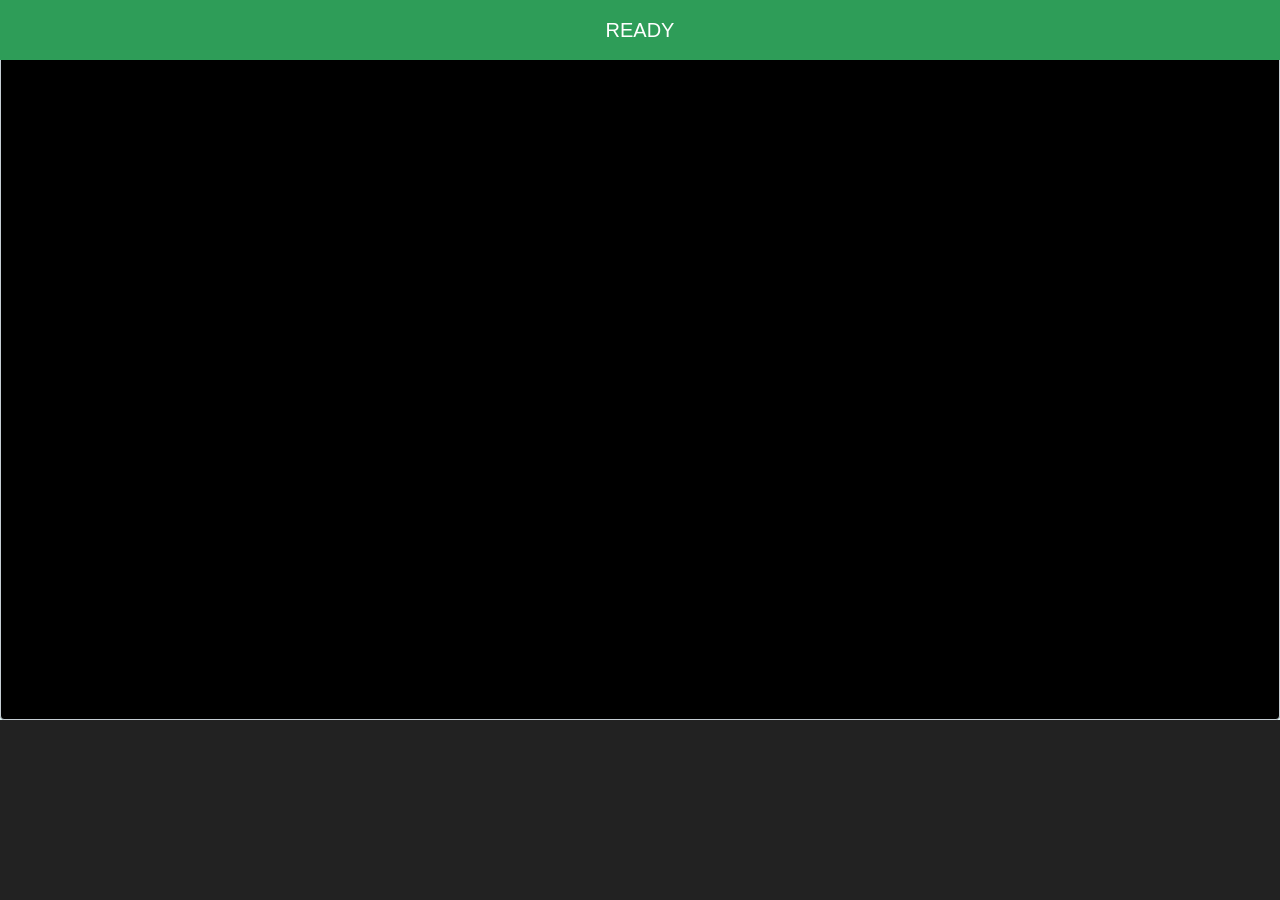
==== runtime/index.html @ 94e86ec3 "Improve editor selection and industrial HMI controls" ====
<!DOCTYPE html>

<html>

<head>

<meta charset="UTF-8">

<meta
    name="viewport"
    content="width=device-width, initial-scale=1.0">

<title>MyVirtualHMI</title>


<style>

body {

    margin: 0;

    background: #222;

    font-family:
        Arial,
        Helvetica,
        sans-serif;
}


#screen {

    position: relative;

    margin: auto;

    background: #d8eeee;

    overflow: hidden;
}


.runtime-object {

    position: absolute;

    display: flex;

    align-items: center;

    justify-content: center;

    box-sizing: border-box;
}

.panel {
    border: 1px solid #c5cdd3;

    border-radius: 4px;

    box-sizing: border-box;
}


.button,
.nav,
.toggle {

    border:
        2px outset #d8eeee;

    cursor: pointer;

    touch-action: none;
}


.button:active,
.toggle:active {

    border:
        2px inset #d8eeee;
}


.num,
.input {

    border:
        1px solid #222;
}


.lamp {

    border-radius: 50%;

    border:
        2px solid #333;
}


.gauge {

    border-radius: 50%;

    border:
        8px solid #34495e;
}


.alarm {

    border:
        1px solid black;

    font-weight: bold;
}


.trend {

    border:
        1px solid #555;
}

</style>

</head>


<body>

<div id="screen"></div>


<script>

const project =
    {"name":"MyVirtualHMI","canvas":{"width":1280,"height":720},"opc":{"endpoint":"opc.tcp://10.200.200.45:4840","policy":"Basic256Sha256","mode":"SignAndEncrypt","username":"admin"},"screens":[{"name":"Main","objects":[{"id":"obj_x7xn1nkz","type":"panel","name":"panel_2","text":"","trueText":"RUNNING","falseText":"STOPPED","trueColor":"#2e9d58","falseColor":"#c83b3b","x":0,"y":0,"w":1280,"h":720,"z":12,"fontSize":20,"bg":"#000000","fg":"#17212b","node":"","binding":"none","dataType":"BOOL","buttonMode":"toggle","writeValue":"true","min":0,"max":100,"units":"","navTarget":""},{"id":"obj_w0uq5nqs","type":"status","name":"status_1","text":"READY","trueText":"RUNNING","falseText":"STOPPED","trueColor":"#2e9d58","falseColor":"#c83b3b","x":0,"y":0,"w":1280,"h":60,"z":13,"fontSize":20,"bg":"#2e9d58","fg":"#ffffff","node":"ns=2;s=Application.GVL_OPC.G_xTestBool","binding":"none","dataType":"BOOL","buttonMode":"toggle","writeValue":"true","min":0,"max":100,"units":"","navTarget":""}]}],"currentScreen":"Main"};


let currentScreen =
    project.currentScreen;


// Contains the newest values received
// from the PLC.

let latestValues = {};


// ==========================================================
// DRAW SCREEN
// ==========================================================

function renderScreen() {

    const screen =
        project.screens.find(
            s =>
                s.name ===
                currentScreen
        );


    const root =
        document.getElementById(
            "screen"
        );


    root.innerHTML =
        "";


    root.style.width =
        project.canvas.width +
        "px";


    root.style.height =
        project.canvas.height +
        "px";


    screen.objects.forEach(
        obj => {

            let element;


            if (
                obj.type ===
                "input"
            ) {

                element =
                    document.createElement(
                        "input"
                    );

                element.value =
                    obj.text;

            }

            else {

                element =
                    document.createElement(
                        "div"
                    );

                element.innerText =
                    obj.text;
            }


            element.className =
                "runtime-object " +
                obj.type;


            element.style.left =
                obj.x + "px";

            element.style.top =
                obj.y + "px";

            element.style.width =
                obj.w + "px";

            element.style.height =
                obj.h + "px";

            element.style.background =
                obj.bg;

            element.style.color =
                obj.fg;

            element.style.fontSize =
                obj.fontSize + "px";


            element.dataset.node =
                obj.node;

            element.dataset.binding =
                obj.binding;

            element.dataset.dtype =
                obj.dataType;

            element.dataset.objectId =
                obj.id;


            // ==============================================
            // NAVIGATION BUTTON
            // ==============================================

            if (
                obj.type ===
                "nav"
            ) {

                element.onclick =
                    () => {

                        if (
                            obj.navTarget
                        ) {

                            currentScreen =
                                obj.navTarget;

                            renderScreen();

                            updateDisplay();
                        }

                    };
            }


            // ==============================================
            // BOOL / WRITE BUTTONS
            // ==============================================

            if (
                obj.type ===
                "button" ||
                obj.type ===
                "toggle"
            ) {

                configureButton(
                    element,
                    obj
                );
            }


            // ==============================================
            // NUMERIC INPUT
            // ==============================================

            if (
                obj.type ===
                "input"
            ) {

                element.addEventListener(
                    "change",
                    () => {

                        let value =
                            element.value;


                        if (
                            obj.dataType ===
                            "DINT"
                        ) {

                            value =
                                parseInt(
                                    value
                                );
                        }


                        else if (
                            obj.dataType ===
                            "REAL" ||
                            obj.dataType ===
                            "LREAL"
                        ) {

                            value =
                                parseFloat(
                                    value
                                );
                        }


                        writePLCValue(
                            obj.node,
                            value,
                            obj.dataType
                        );
                    }
                );
            }


            root.appendChild(
                element
            );

        }
    );
}


// ==========================================================
// CONFIGURE BUTTON BEHAVIOR
// ==========================================================

function configureButton(
    element,
    obj
) {

    if (!obj.node) {
        return;
    }


    const mode =
        obj.buttonMode ||
        "toggle";


    // ------------------------------------------------------
    // TOGGLE
    // ------------------------------------------------------

    if (
        mode ===
        "toggle"
    ) {

        element.addEventListener(
            "click",
            async () => {

                const current =
                    Boolean(
                        latestValues[
                            obj.node
                        ]
                    );


                await writePLCValue(
                    obj.node,
                    !current,
                    "BOOL"
                );
            }
        );

        return;
    }


    // ------------------------------------------------------
    // SET TRUE
    // ------------------------------------------------------

    if (
        mode ===
        "setTrue"
    ) {

        element.addEventListener(
            "click",
            () => {

                writePLCValue(
                    obj.node,
                    true,
                    "BOOL"
                );
            }
        );

        return;
    }


    // ------------------------------------------------------
    // SET FALSE
    // ------------------------------------------------------

    if (
        mode ===
        "setFalse"
    ) {

        element.addEventListener(
            "click",
            () => {

                writePLCValue(
                    obj.node,
                    false,
                    "BOOL"
                );
            }
        );

        return;
    }


    // ------------------------------------------------------
    // MOMENTARY
    // ------------------------------------------------------

    if (
        mode ===
        "momentary"
    ) {

        const press =
            event => {

                event.preventDefault();

                writePLCValue(
                    obj.node,
                    true,
                    "BOOL"
                );
            };


        const release =
            event => {

                event.preventDefault();

                writePLCValue(
                    obj.node,
                    false,
                    "BOOL"
                );
            };


        element.addEventListener(
            "pointerdown",
            press
        );


        element.addEventListener(
            "pointerup",
            release
        );


        element.addEventListener(
            "pointercancel",
            release
        );


        element.addEventListener(
            "pointerleave",
            event => {

                if (
                    event.buttons !== 0
                ) {

                    release(event);
                }
            }
        );


        return;
    }


    // ------------------------------------------------------
    // GENERIC WRITE VALUE
    // ------------------------------------------------------

    element.addEventListener(
        "click",
        () => {

            let value =
                obj.writeValue;


            if (
                obj.dataType ===
                "BOOL"
            ) {

                value =
                    String(value)
                        .toLowerCase()
                        ===
                        "true";
            }


            else if (
                obj.dataType ===
                "DINT"
            ) {

                value =
                    parseInt(value);
            }


            else if (
                obj.dataType ===
                "REAL" ||
                obj.dataType ===
                "LREAL"
            ) {

                value =
                    parseFloat(value);
            }


            writePLCValue(
                obj.node,
                value,
                obj.dataType
            );
        }
    );
}


// ==========================================================
// WRITE VALUE TO PYTHON BACKEND
// ==========================================================

async function writePLCValue(
    node,
    value,
    dataType
) {

    if (!node) {
        return;
    }


    try {

        const response =
            await fetch(
                "/api/write",
                {

                    method:
                        "POST",

                    headers: {

                        "Content-Type":
                            "application/json"

                    },

                    body:
                        JSON.stringify(
                            {

                                node:
                                    node,

                                value:
                                    value,

                                dataType:
                                    dataType
                            }
                        )
                }
            );


        const result =
            await response.json();


        if (
            !result.success
        ) {

            console.error(
                "PLC write failed:",
                result.error
            );
        }

    }

    catch (error) {

        console.error(
            "PLC write error:",
            error
        );
    }
}


// ==========================================================
// GET TAG VALUES FROM PYTHON
// ==========================================================

async function updateTags() {

    try {

        const response =
            await fetch(
                "/api/tags"
            );


        latestValues =
            await response.json();


        updateDisplay();

    }

    catch (error) {

        console.error(
            "PLC read error:",
            error
        );
    }
}


// ==========================================================
// UPDATE DISPLAYED VALUES
// ==========================================================

function updateDisplay() {

    document
        .querySelectorAll(
            "[data-node]"
        )
        .forEach(
            element => {

                const node =
                    element.dataset.node;


                if (
                    !node ||
                    !(node in latestValues)
                ) {

                    return;
                }


                const value =
                    latestValues[node];


                const objectId =
                    element.dataset.objectId;


                const obj =
                    project.screens
                        .flatMap(
                            s =>
                                s.objects
                        )
                        .find(
                            o =>
                                o.id ===
                                objectId
                        );


                if (!obj) {
                    return;
                }


                // ------------------------------------------
                // INPUT
                // ------------------------------------------

                if (
                    element.tagName ===
                    "INPUT"
                ) {

                    if (
                        document.activeElement
                        !==
                        element
                    ) {

                        element.value =
                            value;
                    }


                    return;
                }


                // ------------------------------------------
                // BUTTON
                // ------------------------------------------

                if (
                    obj.type ===
                    "button" ||
                    obj.type ===
                    "toggle"
                ) {

                    if (
                        obj.dataType ===
                        "BOOL"
                    ) {

                        element.dataset.state =
                            value
                            ? "true"
                            : "false";


                        if (value) {

                            element.style.boxShadow =
                                "inset 0 0 0 4px #36a852";

                        }

                        else {

                            element.style.boxShadow =
                                "none";
                        }
                    }


                    return;
                }


                // ------------------------------------------
                // LAMP
                // ------------------------------------------

                if (
                    obj.type ===
                    "lamp"
                ) {

                    element.style.background =
                        value
                        ? "#33cc55"
                        : "#777777";


                    return;
                }

                // ------------------------------------------
                // STATUS INDICATOR
                // ------------------------------------------

                if (
                    obj.type ===
                    "status"
                ) {

                    if (obj.dataType === "BOOL") {

                        if (value) {

                            element.innerText =
                                obj.trueText ||
                                "RUNNING";

                            element.style.background =
                                obj.trueColor ||
                                "#2e9d58";

                        } else {

                            element.innerText =
                                obj.falseText ||
                                "STOPPED";

                            element.style.background =
                                obj.falseColor ||
                                "#c83b3b";
                        }

                        element.style.color =
                            "#ffffff";
                    }

                    return;
                }


                // ------------------------------------------
                // EVERYTHING ELSE
                // ------------------------------------------

                let displayValue =
                    value;


                if (
                    obj.units
                ) {

                    displayValue +=
                        " " +
                        obj.units;
                }


                element.innerText =
                    displayValue;

            }
        );
}


// ==========================================================
// START RUNTIME
// ==========================================================

renderScreen();

updateTags();

setInterval(
    updateTags,
    250
);

</script>

</body>

</html>
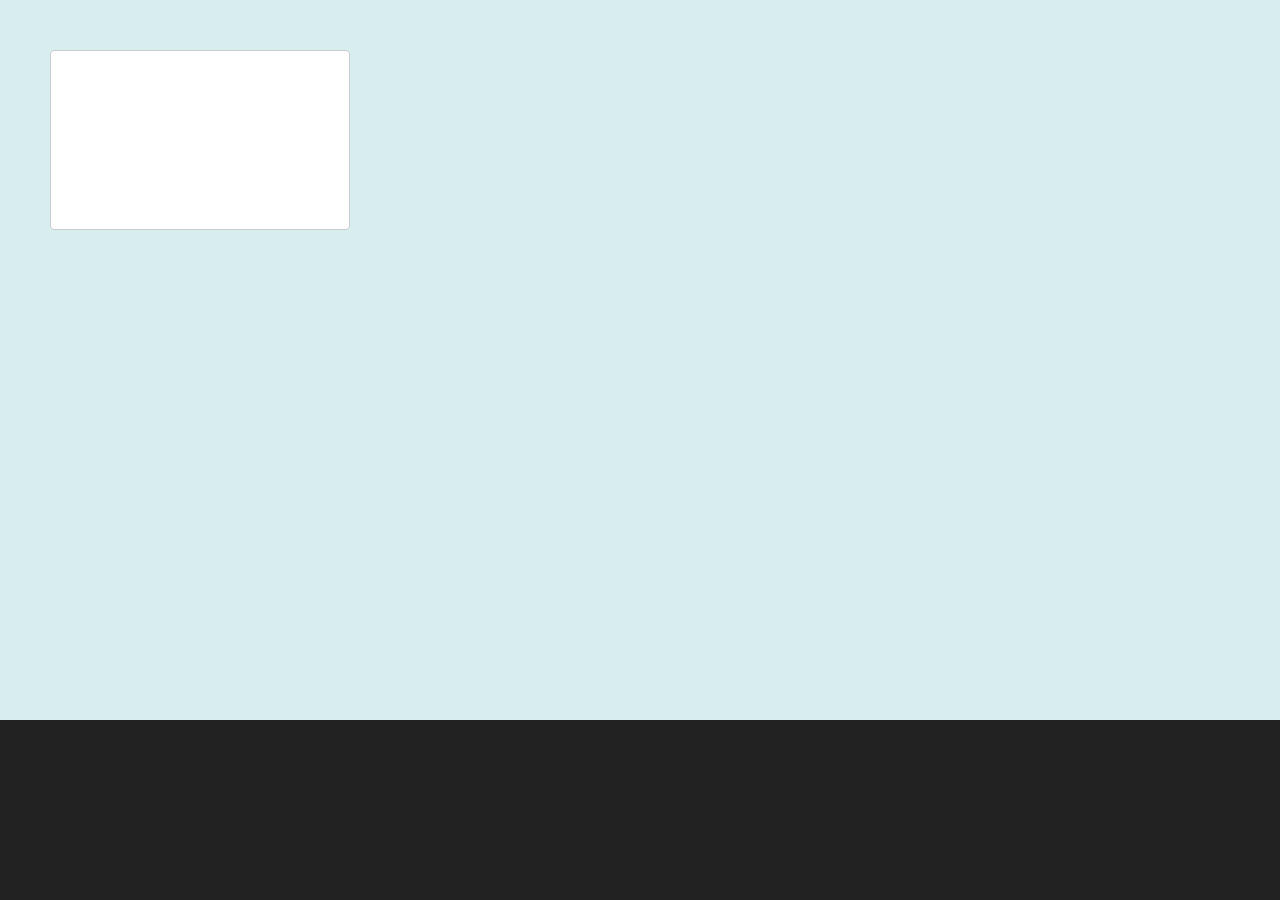
==== commit e50b3ae9: "Add OPC UA runtime support and HMI object animations" ====
--- a/runtime/index.html
+++ b/runtime/index.html
@@ -53,6 +53,29 @@
     box-sizing: border-box;
 }
 
+@keyframes hmiBlink {
+
+    0% {
+        opacity: 1;
+    }
+
+    50% {
+        opacity: var(--blink-opacity, 0.2);
+    }
+
+    100% {
+        opacity: 1;
+    }
+}
+
+.blink-active {
+
+    animation:
+        hmiBlink
+        var(--blink-speed, 0.8s)
+        infinite;
+}
+
 .panel {
     border: 1px solid #c5cdd3;
 
@@ -137,7 +160,7 @@
 <script>
 
 const project =
-    {"name":"MyVirtualHMI","canvas":{"width":1280,"height":720},"opc":{"endpoint":"opc.tcp://10.200.200.45:4840","policy":"Basic256Sha256","mode":"SignAndEncrypt","username":"admin"},"screens":[{"name":"Main","objects":[{"id":"obj_x7xn1nkz","type":"panel","name":"panel_2","text":"","trueText":"RUNNING","falseText":"STOPPED","trueColor":"#2e9d58","falseColor":"#c83b3b","x":0,"y":0,"w":1280,"h":720,"z":12,"fontSize":20,"bg":"#000000","fg":"#17212b","node":"","binding":"none","dataType":"BOOL","buttonMode":"toggle","writeValue":"true","min":0,"max":100,"units":"","navTarget":""},{"id":"obj_w0uq5nqs","type":"status","name":"status_1","text":"READY","trueText":"RUNNING","falseText":"STOPPED","trueColor":"#2e9d58","falseColor":"#c83b3b","x":0,"y":0,"w":1280,"h":60,"z":13,"fontSize":20,"bg":"#2e9d58","fg":"#ffffff","node":"ns=2;s=Application.GVL_OPC.G_xTestBool","binding":"none","dataType":"BOOL","buttonMode":"toggle","writeValue":"true","min":0,"max":100,"units":"","navTarget":""}]}],"currentScreen":"Main"};
+    {"name":"MyVirtualHMI","canvas":{"width":1280,"height":720},"opc":{"endpoint":"opc.tcp://10.200.200.45:4840","policy":"Basic256Sha256","mode":"SignAndEncrypt","username":"admin"},"screens":[{"name":"Main","objects":[{"id":"obj_hhbdsir2","type":"panel","name":"panel_1","text":"","trueText":"RUNNING","falseText":"STOPPED","trueColor":"#2e9d58","falseColor":"#c83b3b","animateColor":false,"animateVisibility":false,"animateBlink":true,"blinkSpeed":0.8,"blinkOpacity":0.2,"x":50,"y":50,"w":300,"h":180,"z":11,"fontSize":20,"bg":"#ffffff","fg":"#17212b","node":"ns=2;s=Application.GVL_OPC.G_xTestBool","binding":"read","dataType":"BOOL","buttonMode":"toggle","writeValue":"true","min":0,"max":100,"units":"","navTarget":""}]}],"currentScreen":"Main"};
 
 
 let currentScreen =
@@ -877,6 +900,75 @@
                     return;
                 }
 
+                // ------------------------------------------
+                // GENERIC BOOL COLOR ANIMATION
+                // ------------------------------------------
+
+                if (
+                    obj.animateColor === true &&
+                    obj.dataType === "BOOL"
+                ) {
+
+                    element.style.background =
+                        value
+                            ? (obj.trueColor || "#2e9d58")
+                            : (obj.falseColor || "#c83b3b");
+                }
+
+                // ------------------------------------------
+                // GENERIC BOOL VISIBILITY ANIMATION
+                // ------------------------------------------
+
+                    if (
+                        obj.animateVisibility === true &&
+                        obj.dataType === "BOOL"
+                    ) {
+
+                        element.style.display =
+                            value
+                                ? "flex"
+                                : "none";
+                    }
+
+                                if (
+                    obj.animateBlink === true &&
+                    obj.dataType === "BOOL"
+                    ) {
+
+                    if (value) {
+
+                        const speed =
+                            obj.blinkSpeed ?? 0.8;
+
+                        const opacity =
+                            obj.blinkOpacity ?? 0.2;
+
+
+                        element.style.setProperty(
+                            "--blink-speed",
+                            speed + "s"
+                        );
+
+                        element.style.setProperty(
+                            "--blink-opacity",
+                            opacity
+                        );
+
+
+                        element.classList.add(
+                            "blink-active"
+                        );
+
+                    } else {
+
+                        element.classList.remove(
+                            "blink-active"
+                        );
+
+                        element.style.opacity =
+                            "1";
+                    }
+                }
 
                 // ------------------------------------------
                 // EVERYTHING ELSE
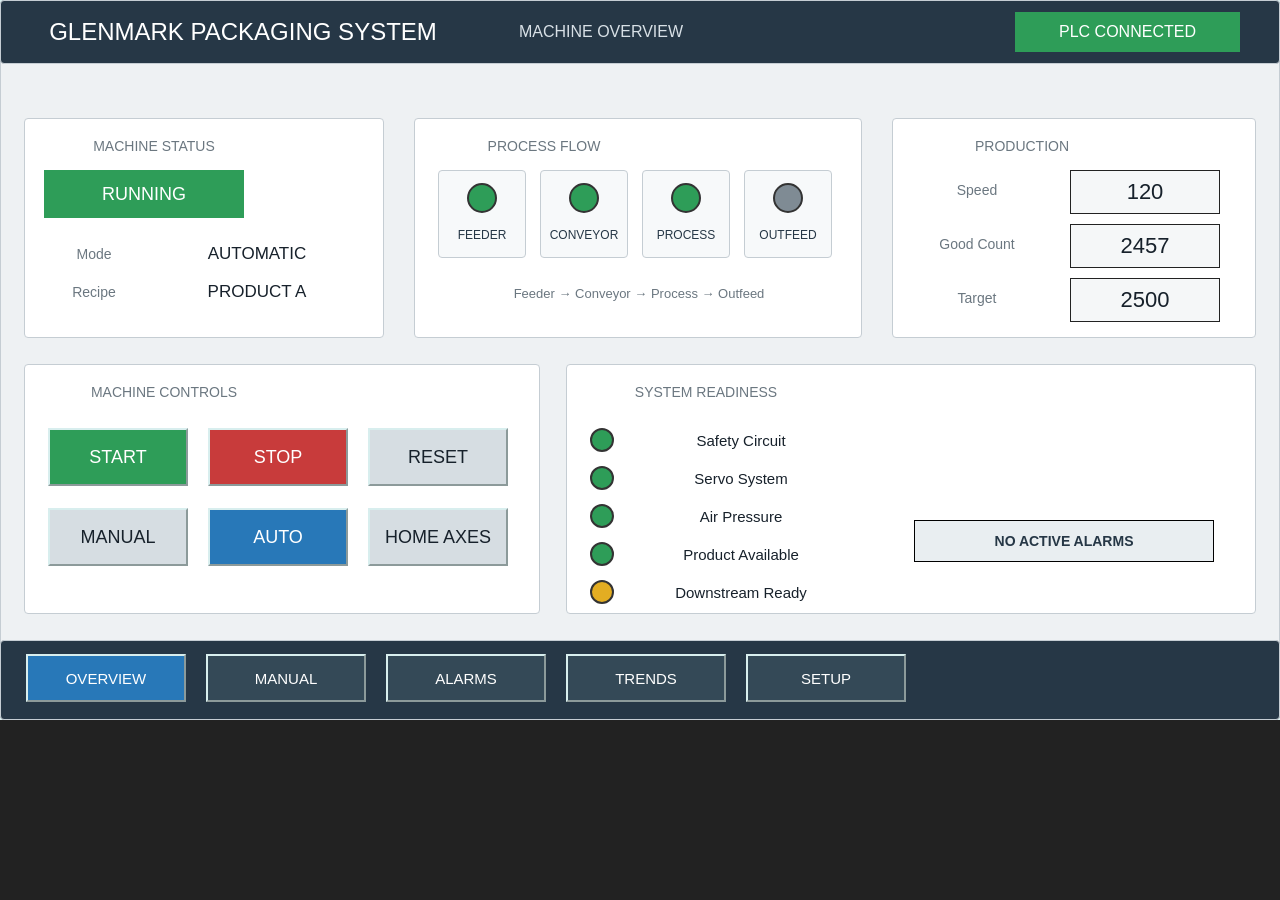
==== commit 5c7c236f: "Add modern HMI runtime and project examples" ====
--- a/runtime/index.html
+++ b/runtime/index.html
@@ -10,8 +10,7 @@
     name="viewport"
     content="width=device-width, initial-scale=1.0">
 
-<title>MyVirtualHMI</title>
-
+<title>Glenmark_Modern_HMI_Demo</title>
 
 <style>
 
@@ -27,7 +26,6 @@
         sans-serif;
 }
 
-
 #screen {
 
     position: relative;
@@ -38,7 +36,6 @@
 
     overflow: hidden;
 }
-
 
 .runtime-object {
 
@@ -84,7 +81,6 @@
     box-sizing: border-box;
 }
 
-
 .button,
 .nav,
 .toggle {
@@ -97,7 +93,6 @@
     touch-action: none;
 }
 
-
 .button:active,
 .toggle:active {
 
@@ -105,7 +100,6 @@
         2px inset #d8eeee;
 }
 
-
 .num,
 .input {
 
@@ -113,7 +107,6 @@
         1px solid #222;
 }
 
-
 .lamp {
 
     border-radius: 50%;
@@ -122,7 +115,6 @@
         2px solid #333;
 }
 
-
 .gauge {
 
     border-radius: 50%;
@@ -131,7 +123,6 @@
         8px solid #34495e;
 }
 
-
 .alarm {
 
     border:
@@ -140,7 +131,6 @@
     font-weight: bold;
 }
 
-
 .trend {
 
     border:
@@ -151,27 +141,23 @@
 
 </head>
 
-
 <body>
 
 <div id="screen"></div>
 
-
 <script>
 
 const project =
-    {"name":"MyVirtualHMI","canvas":{"width":1280,"height":720},"opc":{"endpoint":"opc.tcp://10.200.200.45:4840","policy":"Basic256Sha256","mode":"SignAndEncrypt","username":"admin"},"screens":[{"name":"Main","objects":[{"id":"obj_hhbdsir2","type":"panel","name":"panel_1","text":"","trueText":"RUNNING","falseText":"STOPPED","trueColor":"#2e9d58","falseColor":"#c83b3b","animateColor":false,"animateVisibility":false,"animateBlink":true,"blinkSpeed":0.8,"blinkOpacity":0.2,"x":50,"y":50,"w":300,"h":180,"z":11,"fontSize":20,"bg":"#ffffff","fg":"#17212b","node":"ns=2;s=Application.GVL_OPC.G_xTestBool","binding":"read","dataType":"BOOL","buttonMode":"toggle","writeValue":"true","min":0,"max":100,"units":"","navTarget":""}]}],"currentScreen":"Main"};
+    {"name":"Glenmark_Modern_HMI_Demo","canvas":{"width":1280,"height":720},"opc":{"endpoint":"opc.tcp://10.200.200.45:4840","policy":"Basic256Sha256","mode":"SignAndEncrypt","username":"admin"},"screens":[{"name":"Main","objects":[{"id":"obj_demo_0001","type":"panel","name":"bg","text":"","trueText":"RUNNING","falseText":"STOPPED","trueColor":"#2e9d58","falseColor":"#c83b3b","animateColor":false,"animateVisibility":false,"animateBlink":false,"blinkSpeed":0.8,"blinkOpacity":0.2,"x":0,"y":0,"w":1280,"h":720,"z":1,"fontSize":18,"bg":"#eef1f3","fg":"#17212b","node":"","binding":"none","dataType":"BOOL","buttonMode":"toggle","writeValue":"true","min":0,"max":100,"units":"","navTarget":""},{"id":"obj_demo_0002","type":"panel","name":"header","text":"","trueText":"RUNNING","falseText":"STOPPED","trueColor":"#2e9d58","falseColor":"#c83b3b","animateColor":false,"animateVisibility":false,"animateBlink":false,"blinkSpeed":0.8,"blinkOpacity":0.2,"x":0,"y":0,"w":1280,"h":64,"z":2,"fontSize":18,"bg":"#263746","fg":"#17212b","node":"","binding":"none","dataType":"BOOL","buttonMode":"toggle","writeValue":"true","min":0,"max":100,"units":"","navTarget":""},{"id":"obj_demo_0004","type":"panel","name":"footer","text":"","trueText":"RUNNING","falseText":"STOPPED","trueColor":"#2e9d58","falseColor":"#c83b3b","animateColor":false,"animateVisibility":false,"animateBlink":false,"blinkSpeed":0.8,"blinkOpacity":0.2,"x":0,"y":640,"w":1280,"h":80,"z":2,"fontSize":18,"bg":"#263746","fg":"#17212b","node":"","binding":"none","dataType":"BOOL","buttonMode":"toggle","writeValue":"true","min":0,"max":100,"units":"","navTarget":""},{"id":"obj_demo_0012","type":"panel","name":"statusCard","text":"","trueText":"RUNNING","falseText":"STOPPED","trueColor":"#2e9d58","falseColor":"#c83b3b","animateColor":false,"animateVisibility":false,"animateBlink":false,"blinkSpeed":0.8,"blinkOpacity":0.2,"x":24,"y":118,"w":360,"h":220,"z":2,"fontSize":18,"bg":"#ffffff","fg":"#17212b","node":"","binding":"none","dataType":"BOOL","buttonMode":"toggle","writeValue":"true","min":0,"max":100,"units":"","navTarget":""},{"id":"obj_demo_0013","type":"panel","name":"flowCard","text":"","trueText":"RUNNING","falseText":"STOPPED","trueColor":"#2e9d58","falseColor":"#c83b3b","animateColor":false,"animateVisibility":false,"animateBlink":false,"blinkSpeed":0.8,"blinkOpacity":0.2,"x":414,"y":118,"w":448,"h":220,"z":2,"fontSize":18,"bg":"#ffffff","fg":"#17212b","node":"","binding":"none","dataType":"BOOL","buttonMode":"toggle","writeValue":"true","min":0,"max":100,"units":"","navTarget":""},{"id":"obj_demo_0014","type":"panel","name":"prodCard","text":"","trueText":"RUNNING","falseText":"STOPPED","trueColor":"#2e9d58","falseColor":"#c83b3b","animateColor":false,"animateVisibility":false,"animateBlink":false,"blinkSpeed":0.8,"blinkOpacity":0.2,"x":892,"y":118,"w":364,"h":220,"z":2,"fontSize":18,"bg":"#ffffff","fg":"#17212b","node":"","binding":"none","dataType":"BOOL","buttonMode":"toggle","writeValue":"true","min":0,"max":100,"units":"","navTarget":""},{"id":"obj_demo_0042","type":"panel","name":"controlsCard","text":"","trueText":"RUNNING","falseText":"STOPPED","trueColor":"#2e9d58","falseColor":"#c83b3b","animateColor":false,"animateVisibility":false,"animateBlink":false,"blinkSpeed":0.8,"blinkOpacity":0.2,"x":24,"y":364,"w":516,"h":250,"z":2,"fontSize":18,"bg":"#ffffff","fg":"#17212b","node":"","binding":"none","dataType":"BOOL","buttonMode":"toggle","writeValue":"true","min":0,"max":100,"units":"","navTarget":""},{"id":"obj_demo_0050","type":"panel","name":"readyCard","text":"","trueText":"RUNNING","falseText":"STOPPED","trueColor":"#2e9d58","falseColor":"#c83b3b","animateColor":false,"animateVisibility":false,"animateBlink":false,"blinkSpeed":0.8,"blinkOpacity":0.2,"x":566,"y":364,"w":690,"h":250,"z":2,"fontSize":18,"bg":"#ffffff","fg":"#17212b","node":"","binding":"none","dataType":"BOOL","buttonMode":"toggle","writeValue":"true","min":0,"max":100,"units":"","navTarget":""},{"id":"obj_demo_0003","type":"label","name":"title","text":"GLENMARK PACKAGING SYSTEM","trueText":"RUNNING","falseText":"STOPPED","trueColor":"#2e9d58","falseColor":"#c83b3b","animateColor":false,"animateVisibility":false,"animateBlink":false,"blinkSpeed":0.8,"blinkOpacity":0.2,"x":28,"y":14,"w":430,"h":36,"z":3,"fontSize":24,"bg":"#263746","fg":"#ffffff","node":"","binding":"none","dataType":"BOOL","buttonMode":"toggle","writeValue":"true","min":0,"max":100,"units":"","navTarget":""},{"id":"obj_demo_0010","type":"label","name":"pageTitle","text":"MACHINE OVERVIEW","trueText":"RUNNING","falseText":"STOPPED","trueColor":"#2e9d58","falseColor":"#c83b3b","animateColor":false,"animateVisibility":false,"animateBlink":false,"blinkSpeed":0.8,"blinkOpacity":0.2,"x":466,"y":17,"w":270,"h":30,"z":3,"fontSize":16,"bg":"#263746","fg":"#d8e0e6","node":"","binding":"none","dataType":"BOOL","buttonMode":"toggle","writeValue":"true","min":0,"max":100,"units":"","navTarget":""},{"id":"obj_demo_0015","type":"label","name":"statusHdr","text":"MACHINE STATUS","trueText":"RUNNING","falseText":"STOPPED","trueColor":"#2e9d58","falseColor":"#c83b3b","animateColor":false,"animateVisibility":false,"animateBlink":false,"blinkSpeed":0.8,"blinkOpacity":0.2,"x":44,"y":132,"w":220,"h":28,"z":3,"fontSize":14,"bg":"#ffffff","fg":"#6b7780","node":"","binding":"none","dataType":"BOOL","buttonMode":"toggle","writeValue":"true","min":0,"max":100,"units":"","navTarget":""},{"id":"obj_demo_0017","type":"label","name":"modeLbl","text":"Mode","trueText":"RUNNING","falseText":"STOPPED","trueColor":"#2e9d58","falseColor":"#c83b3b","animateColor":false,"animateVisibility":false,"animateBlink":false,"blinkSpeed":0.8,"blinkOpacity":0.2,"x":44,"y":240,"w":100,"h":28,"z":3,"fontSize":14,"bg":"#ffffff","fg":"#6b7780","node":"","binding":"none","dataType":"BOOL","buttonMode":"toggle","writeValue":"true","min":0,"max":100,"units":"","navTarget":""},{"id":"obj_demo_0018","type":"label","name":"modeVal","text":"AUTOMATIC","trueText":"RUNNING","falseText":"STOPPED","trueColor":"#2e9d58","falseColor":"#c83b3b","animateColor":false,"animateVisibility":false,"animateBlink":false,"blinkSpeed":0.8,"blinkOpacity":0.2,"x":182,"y":240,"w":150,"h":28,"z":3,"fontSize":17,"bg":"#ffffff","fg":"#17212b","node":"","binding":"none","dataType":"BOOL","buttonMode":"toggle","writeValue":"true","min":0,"max":100,"units":"","navTarget":""},{"id":"obj_demo_0019","type":"label","name":"recipeLbl","text":"Recipe","trueText":"RUNNING","falseText":"STOPPED","trueColor":"#2e9d58","falseColor":"#c83b3b","animateColor":false,"animateVisibility":false,"animateBlink":false,"blinkSpeed":0.8,"blinkOpacity":0.2,"x":44,"y":278,"w":100,"h":28,"z":3,"fontSize":14,"bg":"#ffffff","fg":"#6b7780","node":"","binding":"none","dataType":"BOOL","buttonMode":"toggle","writeValue":"true","min":0,"max":100,"units":"","navTarget":""},{"id":"obj_demo_0020","type":"label","name":"recipeVal","text":"PRODUCT A","trueText":"RUNNING","falseText":"STOPPED","trueColor":"#2e9d58","falseColor":"#c83b3b","animateColor":false,"animateVisibility":false,"animateBlink":false,"blinkSpeed":0.8,"blinkOpacity":0.2,"x":182,"y":278,"w":150,"h":28,"z":3,"fontSize":17,"bg":"#ffffff","fg":"#17212b","node":"","binding":"none","dataType":"BOOL","buttonMode":"toggle","writeValue":"true","min":0,"max":100,"units":"","navTarget":""},{"id":"obj_demo_0021","type":"label","name":"flowHdr","text":"PROCESS FLOW","trueText":"RUNNING","falseText":"STOPPED","trueColor":"#2e9d58","falseColor":"#c83b3b","animateColor":false,"animateVisibility":false,"animateBlink":false,"blinkSpeed":0.8,"blinkOpacity":0.2,"x":434,"y":132,"w":220,"h":28,"z":3,"fontSize":14,"bg":"#ffffff","fg":"#6b7780","node":"","binding":"none","dataType":"BOOL","buttonMode":"toggle","writeValue":"true","min":0,"max":100,"units":"","navTarget":""},{"id":"obj_demo_0022","type":"label","name":"prodHdr","text":"PRODUCTION","trueText":"RUNNING","falseText":"STOPPED","trueColor":"#2e9d58","falseColor":"#c83b3b","animateColor":false,"animateVisibility":false,"animateBlink":false,"blinkSpeed":0.8,"blinkOpacity":0.2,"x":912,"y":132,"w":220,"h":28,"z":3,"fontSize":14,"bg":"#ffffff","fg":"#6b7780","node":"","binding":"none","dataType":"BOOL","buttonMode":"toggle","writeValue":"true","min":0,"max":100,"units":"","navTarget":""},{"id":"obj_demo_0023","type":"panel","name":"FEEDER_box","text":"","trueText":"RUNNING","falseText":"STOPPED","trueColor":"#2e9d58","falseColor":"#c83b3b","animateColor":false,"animateVisibility":false,"animateBlink":false,"blinkSpeed":0.8,"blinkOpacity":0.2,"x":438,"y":170,"w":88,"h":88,"z":3,"fontSize":18,"bg":"#f7f9fa","fg":"#17212b","node":"","binding":"none","dataType":"BOOL","buttonMode":"toggle","writeValue":"true","min":0,"max":100,"units":"","navTarget":""},{"id":"obj_demo_0026","type":"panel","name":"CONVEYOR_box","text":"","trueText":"RUNNING","falseText":"STOPPED","trueColor":"#2e9d58","falseColor":"#c83b3b","animateColor":false,"animateVisibility":false,"animateBlink":false,"blinkSpeed":0.8,"blinkOpacity":0.2,"x":540,"y":170,"w":88,"h":88,"z":3,"fontSize":18,"bg":"#f7f9fa","fg":"#17212b","node":"","binding":"none","dataType":"BOOL","buttonMode":"toggle","writeValue":"true","min":0,"max":100,"units":"","navTarget":""},{"id":"obj_demo_0029","type":"panel","name":"PROCESS_box","text":"","trueText":"RUNNING","falseText":"STOPPED","trueColor":"#2e9d58","falseColor":"#c83b3b","animateColor":false,"animateVisibility":false,"animateBlink":false,"blinkSpeed":0.8,"blinkOpacity":0.2,"x":642,"y":170,"w":88,"h":88,"z":3,"fontSize":18,"bg":"#f7f9fa","fg":"#17212b","node":"","binding":"none","dataType":"BOOL","buttonMode":"toggle","writeValue":"true","min":0,"max":100,"units":"","navTarget":""},{"id":"obj_demo_0032","type":"panel","name":"OUTFEED_box","text":"","trueText":"RUNNING","falseText":"STOPPED","trueColor":"#2e9d58","falseColor":"#c83b3b","animateColor":false,"animateVisibility":false,"animateBlink":false,"blinkSpeed":0.8,"blinkOpacity":0.2,"x":744,"y":170,"w":88,"h":88,"z":3,"fontSize":18,"bg":"#f7f9fa","fg":"#17212b","node":"","binding":"none","dataType":"BOOL","buttonMode":"toggle","writeValue":"true","min":0,"max":100,"units":"","navTarget":""},{"id":"obj_demo_0035","type":"label","name":"flowText","text":"Feeder  →  Conveyor  →  Process  →  Outfeed","trueText":"RUNNING","falseText":"STOPPED","trueColor":"#2e9d58","falseColor":"#c83b3b","animateColor":false,"animateVisibility":false,"animateBlink":false,"blinkSpeed":0.8,"blinkOpacity":0.2,"x":444,"y":278,"w":390,"h":30,"z":3,"fontSize":13,"bg":"#ffffff","fg":"#6b7780","node":"","binding":"none","dataType":"BOOL","buttonMode":"toggle","writeValue":"true","min":0,"max":100,"units":"","navTarget":""},{"id":"obj_demo_0036","type":"label","name":"Speed_lbl","text":"Speed","trueText":"RUNNING","falseText":"STOPPED","trueColor":"#2e9d58","falseColor":"#c83b3b","animateColor":false,"animateVisibility":false,"animateBlink":false,"blinkSpeed":0.8,"blinkOpacity":0.2,"x":912,"y":176,"w":130,"h":28,"z":3,"fontSize":14,"bg":"#ffffff","fg":"#6b7780","node":"","binding":"none","dataType":"BOOL","buttonMode":"toggle","writeValue":"true","min":0,"max":100,"units":"","navTarget":""},{"id":"obj_demo_0038","type":"label","name":"Good Count_lbl","text":"Good Count","trueText":"RUNNING","falseText":"STOPPED","trueColor":"#2e9d58","falseColor":"#c83b3b","animateColor":false,"animateVisibility":false,"animateBlink":false,"blinkSpeed":0.8,"blinkOpacity":0.2,"x":912,"y":230,"w":130,"h":28,"z":3,"fontSize":14,"bg":"#ffffff","fg":"#6b7780","node":"","binding":"none","dataType":"BOOL","buttonMode":"toggle","writeValue":"true","min":0,"max":100,"units":"","navTarget":""},{"id":"obj_demo_0040","type":"label","name":"Target_lbl","text":"Target","trueText":"RUNNING","falseText":"STOPPED","trueColor":"#2e9d58","falseColor":"#c83b3b","animateColor":false,"animateVisibility":false,"animateBlink":false,"blinkSpeed":0.8,"blinkOpacity":0.2,"x":912,"y":284,"w":130,"h":28,"z":3,"fontSize":14,"bg":"#ffffff","fg":"#6b7780","node":"","binding":"none","dataType":"BOOL","buttonMode":"toggle","writeValue":"true","min":0,"max":100,"units":"","navTarget":""},{"id":"obj_demo_0043","type":"label","name":"controlsHdr","text":"MACHINE CONTROLS","trueText":"RUNNING","falseText":"STOPPED","trueColor":"#2e9d58","falseColor":"#c83b3b","animateColor":false,"animateVisibility":false,"animateBlink":false,"blinkSpeed":0.8,"blinkOpacity":0.2,"x":44,"y":378,"w":240,"h":28,"z":3,"fontSize":14,"bg":"#ffffff","fg":"#6b7780","node":"","binding":"none","dataType":"BOOL","buttonMode":"toggle","writeValue":"true","min":0,"max":100,"units":"","navTarget":""},{"id":"obj_demo_0051","type":"label","name":"readyHdr","text":"SYSTEM READINESS","trueText":"RUNNING","falseText":"STOPPED","trueColor":"#2e9d58","falseColor":"#c83b3b","animateColor":false,"animateVisibility":false,"animateBlink":false,"blinkSpeed":0.8,"blinkOpacity":0.2,"x":586,"y":378,"w":240,"h":28,"z":3,"fontSize":14,"bg":"#ffffff","fg":"#6b7780","node":"","binding":"none","dataType":"BOOL","buttonMode":"toggle","writeValue":"true","min":0,"max":100,"units":"","navTarget":""},{"id":"obj_demo_0005","type":"nav","name":"nav_Main","text":"OVERVIEW","trueText":"RUNNING","falseText":"STOPPED","trueColor":"#2e9d58","falseColor":"#c83b3b","animateColor":false,"animateVisibility":false,"animateBlink":false,"blinkSpeed":0.8,"blinkOpacity":0.2,"x":26,"y":654,"w":160,"h":48,"z":4,"fontSize":15,"bg":"#2878b8","fg":"#ffffff","node":"","binding":"none","dataType":"BOOL","buttonMode":"toggle","writeValue":"true","min":0,"max":100,"units":"","navTarget":"Main"},{"id":"obj_demo_0006","type":"nav","name":"nav_Manual","text":"MANUAL","trueText":"RUNNING","falseText":"STOPPED","trueColor":"#2e9d58","falseColor":"#c83b3b","animateColor":false,"animateVisibility":false,"animateBlink":false,"blinkSpeed":0.8,"blinkOpacity":0.2,"x":206,"y":654,"w":160,"h":48,"z":4,"fontSize":15,"bg":"#344957","fg":"#ffffff","node":"","binding":"none","dataType":"BOOL","buttonMode":"toggle","writeValue":"true","min":0,"max":100,"units":"","navTarget":"Manual"},{"id":"obj_demo_0007","type":"nav","name":"nav_Alarms","text":"ALARMS","trueText":"RUNNING","falseText":"STOPPED","trueColor":"#2e9d58","falseColor":"#c83b3b","animateColor":false,"animateVisibility":false,"animateBlink":false,"blinkSpeed":0.8,"blinkOpacity":0.2,"x":386,"y":654,"w":160,"h":48,"z":4,"fontSize":15,"bg":"#344957","fg":"#ffffff","node":"","binding":"none","dataType":"BOOL","buttonMode":"toggle","writeValue":"true","min":0,"max":100,"units":"","navTarget":"Alarms"},{"id":"obj_demo_0008","type":"nav","name":"nav_Trends","text":"TRENDS","trueText":"RUNNING","falseText":"STOPPED","trueColor":"#2e9d58","falseColor":"#c83b3b","animateColor":false,"animateVisibility":false,"animateBlink":false,"blinkSpeed":0.8,"blinkOpacity":0.2,"x":566,"y":654,"w":160,"h":48,"z":4,"fontSize":15,"bg":"#344957","fg":"#ffffff","node":"","binding":"none","dataType":"BOOL","buttonMode":"toggle","writeValue":"true","min":0,"max":100,"units":"","navTarget":"Trends"},{"id":"obj_demo_0009","type":"nav","name":"nav_Setup","text":"SETUP","trueText":"RUNNING","falseText":"STOPPED","trueColor":"#2e9d58","falseColor":"#c83b3b","animateColor":false,"animateVisibility":false,"animateBlink":false,"blinkSpeed":0.8,"blinkOpacity":0.2,"x":746,"y":654,"w":160,"h":48,"z":4,"fontSize":15,"bg":"#344957","fg":"#ffffff","node":"","binding":"none","dataType":"BOOL","buttonMode":"toggle","writeValue":"true","min":0,"max":100,"units":"","navTarget":"Setup"},{"id":"obj_demo_0011","type":"status","name":"plcStatus","text":"PLC CONNECTED","trueText":"RUNNING","falseText":"STOPPED","trueColor":"#2e9d58","falseColor":"#c83b3b","animateColor":false,"animateVisibility":false,"animateBlink":false,"blinkSpeed":0.8,"blinkOpacity":0.2,"x":1015,"y":12,"w":225,"h":40,"z":4,"fontSize":16,"bg":"#2e9d58","fg":"#ffffff","node":"","binding":"none","dataType":"BOOL","buttonMode":"toggle","writeValue":"true","min":0,"max":100,"units":"","navTarget":""},{"id":"obj_demo_0016","type":"status","name":"machineState","text":"RUNNING","trueText":"RUNNING","falseText":"STOPPED","trueColor":"#2e9d58","falseColor":"#c83b3b","animateColor":false,"animateVisibility":false,"animateBlink":false,"blinkSpeed":0.8,"blinkOpacity":0.2,"x":44,"y":170,"w":200,"h":48,"z":4,"fontSize":18,"bg":"#2e9d58","fg":"#ffffff","node":"","binding":"none","dataType":"BOOL","buttonMode":"toggle","writeValue":"true","min":0,"max":100,"units":"","navTarget":""},{"id":"obj_demo_0024","type":"lamp","name":"FEEDER_lamp","text":"","trueText":"RUNNING","falseText":"STOPPED","trueColor":"#2e9d58","falseColor":"#c83b3b","animateColor":false,"animateVisibility":false,"animateBlink":false,"blinkSpeed":0.8,"blinkOpacity":0.2,"x":467,"y":183,"w":30,"h":30,"z":4,"fontSize":18,"bg":"#2e9d58","fg":"#17212b","node":"","binding":"none","dataType":"BOOL","buttonMode":"toggle","writeValue":"true","min":0,"max":100,"units":"","navTarget":""},{"id":"obj_demo_0025","type":"label","name":"FEEDER_lbl","text":"FEEDER","trueText":"RUNNING","falseText":"STOPPED","trueColor":"#2e9d58","falseColor":"#c83b3b","animateColor":false,"animateVisibility":false,"animateBlink":false,"blinkSpeed":0.8,"blinkOpacity":0.2,"x":442,"y":223,"w":80,"h":24,"z":4,"fontSize":12,"bg":"#f7f9fa","fg":"#263746","node":"","binding":"none","dataType":"BOOL","buttonMode":"toggle","writeValue":"true","min":0,"max":100,"units":"","navTarget":""},{"id":"obj_demo_0027","type":"lamp","name":"CONVEYOR_lamp","text":"","trueText":"RUNNING","falseText":"STOPPED","trueColor":"#2e9d58","falseColor":"#c83b3b","animateColor":false,"animateVisibility":false,"animateBlink":false,"blinkSpeed":0.8,"blinkOpacity":0.2,"x":569,"y":183,"w":30,"h":30,"z":4,"fontSize":18,"bg":"#2e9d58","fg":"#17212b","node":"","binding":"none","dataType":"BOOL","buttonMode":"toggle","writeValue":"true","min":0,"max":100,"units":"","navTarget":""},{"id":"obj_demo_0028","type":"label","name":"CONVEYOR_lbl","text":"CONVEYOR","trueText":"RUNNING","falseText":"STOPPED","trueColor":"#2e9d58","falseColor":"#c83b3b","animateColor":false,"animateVisibility":false,"animateBlink":false,"blinkSpeed":0.8,"blinkOpacity":0.2,"x":544,"y":223,"w":80,"h":24,"z":4,"fontSize":12,"bg":"#f7f9fa","fg":"#263746","node":"","binding":"none","dataType":"BOOL","buttonMode":"toggle","writeValue":"true","min":0,"max":100,"units":"","navTarget":""},{"id":"obj_demo_0030","type":"lamp","name":"PROCESS_lamp","text":"","trueText":"RUNNING","falseText":"STOPPED","trueColor":"#2e9d58","falseColor":"#c83b3b","animateColor":false,"animateVisibility":false,"animateBlink":false,"blinkSpeed":0.8,"blinkOpacity":0.2,"x":671,"y":183,"w":30,"h":30,"z":4,"fontSize":18,"bg":"#2e9d58","fg":"#17212b","node":"","binding":"none","dataType":"BOOL","buttonMode":"toggle","writeValue":"true","min":0,"max":100,"units":"","navTarget":""},{"id":"obj_demo_0031","type":"label","name":"PROCESS_lbl","text":"PROCESS","trueText":"RUNNING","falseText":"STOPPED","trueColor":"#2e9d58","falseColor":"#c83b3b","animateColor":false,"animateVisibility":false,"animateBlink":false,"blinkSpeed":0.8,"blinkOpacity":0.2,"x":646,"y":223,"w":80,"h":24,"z":4,"fontSize":12,"bg":"#f7f9fa","fg":"#263746","node":"","binding":"none","dataType":"BOOL","buttonMode":"toggle","writeValue":"true","min":0,"max":100,"units":"","navTarget":""},{"id":"obj_demo_0033","type":"lamp","name":"OUTFEED_lamp","text":"","trueText":"RUNNING","falseText":"STOPPED","trueColor":"#2e9d58","falseColor":"#c83b3b","animateColor":false,"animateVisibility":false,"animateBlink":false,"blinkSpeed":0.8,"blinkOpacity":0.2,"x":773,"y":183,"w":30,"h":30,"z":4,"fontSize":18,"bg":"#7f8b94","fg":"#17212b","node":"","binding":"none","dataType":"BOOL","buttonMode":"toggle","writeValue":"true","min":0,"max":100,"units":"","navTarget":""},{"id":"obj_demo_0034","type":"label","name":"OUTFEED_lbl","text":"OUTFEED","trueText":"RUNNING","falseText":"STOPPED","trueColor":"#2e9d58","falseColor":"#c83b3b","animateColor":false,"animateVisibility":false,"animateBlink":false,"blinkSpeed":0.8,"blinkOpacity":0.2,"x":748,"y":223,"w":80,"h":24,"z":4,"fontSize":12,"bg":"#f7f9fa","fg":"#263746","node":"","binding":"none","dataType":"BOOL","buttonMode":"toggle","writeValue":"true","min":0,"max":100,"units":"","navTarget":""},{"id":"obj_demo_0037","type":"num","name":"Speed_val","text":"120","trueText":"RUNNING","falseText":"STOPPED","trueColor":"#2e9d58","falseColor":"#c83b3b","animateColor":false,"animateVisibility":false,"animateBlink":false,"blinkSpeed":0.8,"blinkOpacity":0.2,"x":1070,"y":170,"w":150,"h":44,"z":4,"fontSize":22,"bg":"#f5f7f8","fg":"#17212b","node":"","binding":"none","dataType":"BOOL","buttonMode":"toggle","writeValue":"true","min":0,"max":100,"units":"pcs/min","navTarget":""},{"id":"obj_demo_0039","type":"num","name":"Good Count_val","text":"2457","trueText":"RUNNING","falseText":"STOPPED","trueColor":"#2e9d58","falseColor":"#c83b3b","animateColor":false,"animateVisibility":false,"animateBlink":false,"blinkSpeed":0.8,"blinkOpacity":0.2,"x":1070,"y":224,"w":150,"h":44,"z":4,"fontSize":22,"bg":"#f5f7f8","fg":"#17212b","node":"","binding":"none","dataType":"BOOL","buttonMode":"toggle","writeValue":"true","min":0,"max":100,"units":"","navTarget":""},{"id":"obj_demo_0041","type":"num","name":"Target_val","text":"2500","trueText":"RUNNING","falseText":"STOPPED","trueColor":"#2e9d58","falseColor":"#c83b3b","animateColor":false,"animateVisibility":false,"animateBlink":false,"blinkSpeed":0.8,"blinkOpacity":0.2,"x":1070,"y":278,"w":150,"h":44,"z":4,"fontSize":22,"bg":"#f5f7f8","fg":"#17212b","node":"","binding":"none","dataType":"BOOL","buttonMode":"toggle","writeValue":"true","min":0,"max":100,"units":"","navTarget":""},{"id":"obj_demo_0044","type":"button","name":"start","text":"START","trueText":"RUNNING","falseText":"STOPPED","trueColor":"#2e9d58","falseColor":"#c83b3b","animateColor":false,"animateVisibility":false,"animateBlink":false,"blinkSpeed":0.8,"blinkOpacity":0.2,"x":48,"y":428,"w":140,"h":58,"z":4,"fontSize":18,"bg":"#2e9d58","fg":"#ffffff","node":"","binding":"none","dataType":"BOOL","buttonMode":"toggle","writeValue":"true","min":0,"max":100,"units":"","navTarget":""},{"id":"obj_demo_0045","type":"button","name":"stop","text":"STOP","trueText":"RUNNING","falseText":"STOPPED","trueColor":"#2e9d58","falseColor":"#c83b3b","animateColor":false,"animateVisibility":false,"animateBlink":false,"blinkSpeed":0.8,"blinkOpacity":0.2,"x":208,"y":428,"w":140,"h":58,"z":4,"fontSize":18,"bg":"#c83b3b","fg":"#ffffff","node":"","binding":"none","dataType":"BOOL","buttonMode":"toggle","writeValue":"true","min":0,"max":100,"units":"","navTarget":""},{"id":"obj_demo_0046","type":"button","name":"reset","text":"RESET","trueText":"RUNNING","falseText":"STOPPED","trueColor":"#2e9d58","falseColor":"#c83b3b","animateColor":false,"animateVisibility":false,"animateBlink":false,"blinkSpeed":0.8,"blinkOpacity":0.2,"x":368,"y":428,"w":140,"h":58,"z":4,"fontSize":18,"bg":"#d6dde2","fg":"#17212b","node":"","binding":"none","dataType":"BOOL","buttonMode":"toggle","writeValue":"true","min":0,"max":100,"units":"","navTarget":""},{"id":"obj_demo_0047","type":"button","name":"manual","text":"MANUAL","trueText":"RUNNING","falseText":"STOPPED","trueColor":"#2e9d58","falseColor":"#c83b3b","animateColor":false,"animateVisibility":false,"animateBlink":false,"blinkSpeed":0.8,"blinkOpacity":0.2,"x":48,"y":508,"w":140,"h":58,"z":4,"fontSize":18,"bg":"#d6dde2","fg":"#17212b","node":"","binding":"none","dataType":"BOOL","buttonMode":"toggle","writeValue":"true","min":0,"max":100,"units":"","navTarget":""},{"id":"obj_demo_0048","type":"button","name":"auto","text":"AUTO","trueText":"RUNNING","falseText":"STOPPED","trueColor":"#2e9d58","falseColor":"#c83b3b","animateColor":false,"animateVisibility":false,"animateBlink":false,"blinkSpeed":0.8,"blinkOpacity":0.2,"x":208,"y":508,"w":140,"h":58,"z":4,"fontSize":18,"bg":"#2878b8","fg":"#ffffff","node":"","binding":"none","dataType":"BOOL","buttonMode":"toggle","writeValue":"true","min":0,"max":100,"units":"","navTarget":""},{"id":"obj_demo_0049","type":"button","name":"home","text":"HOME AXES","trueText":"RUNNING","falseText":"STOPPED","trueColor":"#2e9d58","falseColor":"#c83b3b","animateColor":false,"animateVisibility":false,"animateBlink":false,"blinkSpeed":0.8,"blinkOpacity":0.2,"x":368,"y":508,"w":140,"h":58,"z":4,"fontSize":18,"bg":"#d6dde2","fg":"#17212b","node":"","binding":"none","dataType":"BOOL","buttonMode":"toggle","writeValue":"true","min":0,"max":100,"units":"","navTarget":""},{"id":"obj_demo_0052","type":"lamp","name":"Safety Circuit_lamp","text":"","trueText":"RUNNING","falseText":"STOPPED","trueColor":"#2e9d58","falseColor":"#c83b3b","animateColor":false,"animateVisibility":false,"animateBlink":false,"blinkSpeed":0.8,"blinkOpacity":0.2,"x":590,"y":428,"w":24,"h":24,"z":4,"fontSize":18,"bg":"#2e9d58","fg":"#17212b","node":"","binding":"none","dataType":"BOOL","buttonMode":"toggle","writeValue":"true","min":0,"max":100,"units":"","navTarget":""},{"id":"obj_demo_0053","type":"label","name":"Safety Circuit_label","text":"Safety Circuit","trueText":"RUNNING","falseText":"STOPPED","trueColor":"#2e9d58","falseColor":"#c83b3b","animateColor":false,"animateVisibility":false,"animateBlink":false,"blinkSpeed":0.8,"blinkOpacity":0.2,"x":626,"y":424,"w":230,"h":32,"z":4,"fontSize":15,"bg":"#ffffff","fg":"#17212b","node":"","binding":"none","dataType":"BOOL","buttonMode":"toggle","writeValue":"true","min":0,"max":100,"units":"","navTarget":""},{"id":"obj_demo_0054","type":"lamp","name":"Servo System_lamp","text":"","trueText":"RUNNING","falseText":"STOPPED","trueColor":"#2e9d58","falseColor":"#c83b3b","animateColor":false,"animateVisibility":false,"animateBlink":false,"blinkSpeed":0.8,"blinkOpacity":0.2,"x":590,"y":466,"w":24,"h":24,"z":4,"fontSize":18,"bg":"#2e9d58","fg":"#17212b","node":"","binding":"none","dataType":"BOOL","buttonMode":"toggle","writeValue":"true","min":0,"max":100,"units":"","navTarget":""},{"id":"obj_demo_0055","type":"label","name":"Servo System_label","text":"Servo System","trueText":"RUNNING","falseText":"STOPPED","trueColor":"#2e9d58","falseColor":"#c83b3b","animateColor":false,"animateVisibility":false,"animateBlink":false,"blinkSpeed":0.8,"blinkOpacity":0.2,"x":626,"y":462,"w":230,"h":32,"z":4,"fontSize":15,"bg":"#ffffff","fg":"#17212b","node":"","binding":"none","dataType":"BOOL","buttonMode":"toggle","writeValue":"true","min":0,"max":100,"units":"","navTarget":""},{"id":"obj_demo_0056","type":"lamp","name":"Air Pressure_lamp","text":"","trueText":"RUNNING","falseText":"STOPPED","trueColor":"#2e9d58","falseColor":"#c83b3b","animateColor":false,"animateVisibility":false,"animateBlink":false,"blinkSpeed":0.8,"blinkOpacity":0.2,"x":590,"y":504,"w":24,"h":24,"z":4,"fontSize":18,"bg":"#2e9d58","fg":"#17212b","node":"","binding":"none","dataType":"BOOL","buttonMode":"toggle","writeValue":"true","min":0,"max":100,"units":"","navTarget":""},{"id":"obj_demo_0057","type":"label","name":"Air Pressure_label","text":"Air Pressure","trueText":"RUNNING","falseText":"STOPPED","trueColor":"#2e9d58","falseColor":"#c83b3b","animateColor":false,"animateVisibility":false,"animateBlink":false,"blinkSpeed":0.8,"blinkOpacity":0.2,"x":626,"y":500,"w":230,"h":32,"z":4,"fontSize":15,"bg":"#ffffff","fg":"#17212b","node":"","binding":"none","dataType":"BOOL","buttonMode":"toggle","writeValue":"true","min":0,"max":100,"units":"","navTarget":""},{"id":"obj_demo_0058","type":"lamp","name":"Product Available_lamp","text":"","trueText":"RUNNING","falseText":"STOPPED","trueColor":"#2e9d58","falseColor":"#c83b3b","animateColor":false,"animateVisibility":false,"animateBlink":false,"blinkSpeed":0.8,"blinkOpacity":0.2,"x":590,"y":542,"w":24,"h":24,"z":4,"fontSize":18,"bg":"#2e9d58","fg":"#17212b","node":"","binding":"none","dataType":"BOOL","buttonMode":"toggle","writeValue":"true","min":0,"max":100,"units":"","navTarget":""},{"id":"obj_demo_0059","type":"label","name":"Product Available_label","text":"Product Available","trueText":"RUNNING","falseText":"STOPPED","trueColor":"#2e9d58","falseColor":"#c83b3b","animateColor":false,"animateVisibility":false,"animateBlink":false,"blinkSpeed":0.8,"blinkOpacity":0.2,"x":626,"y":538,"w":230,"h":32,"z":4,"fontSize":15,"bg":"#ffffff","fg":"#17212b","node":"","binding":"none","dataType":"BOOL","buttonMode":"toggle","writeValue":"true","min":0,"max":100,"units":"","navTarget":""},{"id":"obj_demo_0060","type":"lamp","name":"Downstream Ready_lamp","text":"","trueText":"RUNNING","falseText":"STOPPED","trueColor":"#2e9d58","falseColor":"#c83b3b","animateColor":false,"animateVisibility":false,"animateBlink":false,"blinkSpeed":0.8,"blinkOpacity":0.2,"x":590,"y":580,"w":24,"h":24,"z":4,"fontSize":18,"bg":"#e3ad22","fg":"#17212b","node":"","binding":"none","dataType":"BOOL","buttonMode":"toggle","writeValue":"true","min":0,"max":100,"units":"","navTarget":""},{"id":"obj_demo_0061","type":"label","name":"Downstream Ready_label","text":"Downstream Ready","trueText":"RUNNING","falseText":"STOPPED","trueColor":"#2e9d58","falseColor":"#c83b3b","animateColor":false,"animateVisibility":false,"animateBlink":false,"blinkSpeed":0.8,"blinkOpacity":0.2,"x":626,"y":576,"w":230,"h":32,"z":4,"fontSize":15,"bg":"#ffffff","fg":"#17212b","node":"","binding":"none","dataType":"BOOL","buttonMode":"toggle","writeValue":"true","min":0,"max":100,"units":"","navTarget":""},{"id":"obj_demo_0062","type":"alarm","name":"alarmBanner","text":"NO ACTIVE ALARMS","trueText":"RUNNING","falseText":"STOPPED","trueColor":"#2e9d58","falseColor":"#c83b3b","animateColor":false,"animateVisibility":false,"animateBlink":false,"blinkSpeed":0.8,"blinkOpacity":0.2,"x":914,"y":520,"w":300,"h":42,"z":4,"fontSize":14,"bg":"#e9eef1","fg":"#263746","node":"","binding":"none","dataType":"BOOL","buttonMode":"toggle","writeValue":"true","min":0,"max":100,"units":"","navTarget":""}]},{"name":"Manual","objects":[{"id":"obj_demo_0063","type":"panel","name":"bg","text":"","trueText":"RUNNING","falseText":"STOPPED","trueColor":"#2e9d58","falseColor":"#c83b3b","animateColor":false,"animateVisibility":false,"animateBlink":false,"blinkSpeed":0.8,"blinkOpacity":0.2,"x":0,"y":0,"w":1280,"h":720,"z":1,"fontSize":18,"bg":"#eef1f3","fg":"#17212b","node":"","binding":"none","dataType":"BOOL","buttonMode":"toggle","writeValue":"true","min":0,"max":100,"units":"","navTarget":""},{"id":"obj_demo_0064","type":"panel","name":"header","text":"","trueText":"RUNNING","falseText":"STOPPED","trueColor":"#2e9d58","falseColor":"#c83b3b","animateColor":false,"animateVisibility":false,"animateBlink":false,"blinkSpeed":0.8,"blinkOpacity":0.2,"x":0,"y":0,"w":1280,"h":64,"z":2,"fontSize":18,"bg":"#263746","fg":"#17212b","node":"","binding":"none","dataType":"BOOL","buttonMode":"toggle","writeValue":"true","min":0,"max":100,"units":"","navTarget":""},{"id":"obj_demo_0066","type":"panel","name":"footer","text":"","trueText":"RUNNING","falseText":"STOPPED","trueColor":"#2e9d58","falseColor":"#c83b3b","animateColor":false,"animateVisibility":false,"animateBlink":false,"blinkSpeed":0.8,"blinkOpacity":0.2,"x":0,"y":640,"w":1280,"h":80,"z":2,"fontSize":18,"bg":"#263746","fg":"#17212b","node":"","binding":"none","dataType":"BOOL","buttonMode":"toggle","writeValue":"true","min":0,"max":100,"units":"","navTarget":""},{"id":"obj_demo_0072","type":"panel","name":"FEEDER_card","text":"","trueText":"RUNNING","falseText":"STOPPED","trueColor":"#2e9d58","falseColor":"#c83b3b","animateColor":false,"animateVisibility":false,"animateBlink":false,"blinkSpeed":0.8,"blinkOpacity":0.2,"x":24,"y":112,"w":276,"h":430,"z":2,"fontSize":18,"bg":"#ffffff","fg":"#17212b","node":"","binding":"none","dataType":"BOOL","buttonMode":"toggle","writeValue":"true","min":0,"max":100,"units":"","navTarget":""},{"id":"obj_demo_0080","type":"panel","name":"CONVEYOR_card","text":"","trueText":"RUNNING","falseText":"STOPPED","trueColor":"#2e9d58","falseColor":"#c83b3b","animateColor":false,"animateVisibility":false,"animateBlink":false,"blinkSpeed":0.8,"blinkOpacity":0.2,"x":324,"y":112,"w":276,"h":430,"z":2,"fontSize":18,"bg":"#ffffff","fg":"#17212b","node":"","binding":"none","dataType":"BOOL","buttonMode":"toggle","writeValue":"true","min":0,"max":100,"units":"","navTarget":""},{"id":"obj_demo_0088","type":"panel","name":"PROCESS_card","text":"","trueText":"RUNNING","falseText":"STOPPED","trueColor":"#2e9d58","falseColor":"#c83b3b","animateColor":false,"animateVisibility":false,"animateBlink":false,"blinkSpeed":0.8,"blinkOpacity":0.2,"x":624,"y":112,"w":276,"h":430,"z":2,"fontSize":18,"bg":"#ffffff","fg":"#17212b","node":"","binding":"none","dataType":"BOOL","buttonMode":"toggle","writeValue":"true","min":0,"max":100,"units":"","navTarget":""},{"id":"obj_demo_0096","type":"panel","name":"OUTFEED_card","text":"","trueText":"RUNNING","falseText":"STOPPED","trueColor":"#2e9d58","falseColor":"#c83b3b","animateColor":false,"animateVisibility":false,"animateBlink":false,"blinkSpeed":0.8,"blinkOpacity":0.2,"x":924,"y":112,"w":276,"h":430,"z":2,"fontSize":18,"bg":"#ffffff","fg":"#17212b","node":"","binding":"none","dataType":"BOOL","buttonMode":"toggle","writeValue":"true","min":0,"max":100,"units":"","navTarget":""},{"id":"obj_demo_0065","type":"label","name":"title","text":"MANUAL CONTROLS","trueText":"RUNNING","falseText":"STOPPED","trueColor":"#2e9d58","falseColor":"#c83b3b","animateColor":false,"animateVisibility":false,"animateBlink":false,"blinkSpeed":0.8,"blinkOpacity":0.2,"x":28,"y":14,"w":430,"h":36,"z":3,"fontSize":24,"bg":"#263746","fg":"#ffffff","node":"","binding":"none","dataType":"BOOL","buttonMode":"toggle","writeValue":"true","min":0,"max":100,"units":"","navTarget":""},{"id":"obj_demo_0073","type":"label","name":"FEEDER_hdr","text":"FEEDER","trueText":"RUNNING","falseText":"STOPPED","trueColor":"#2e9d58","falseColor":"#c83b3b","animateColor":false,"animateVisibility":false,"animateBlink":false,"blinkSpeed":0.8,"blinkOpacity":0.2,"x":44,"y":130,"w":220,"h":28,"z":3,"fontSize":18,"bg":"#ffffff","fg":"#263746","node":"","binding":"none","dataType":"BOOL","buttonMode":"toggle","writeValue":"true","min":0,"max":100,"units":"","navTarget":""},{"id":"obj_demo_0078","type":"label","name":"FEEDER_sp","text":"Speed Setpoint","trueText":"RUNNING","falseText":"STOPPED","trueColor":"#2e9d58","falseColor":"#c83b3b","animateColor":false,"animateVisibility":false,"animateBlink":false,"blinkSpeed":0.8,"blinkOpacity":0.2,"x":44,"y":394,"w":120,"h":28,"z":3,"fontSize":13,"bg":"#ffffff","fg":"#6b7780","node":"","binding":"none","dataType":"BOOL","buttonMode":"toggle","writeValue":"true","min":0,"max":100,"units":"","navTarget":""},{"id":"obj_demo_0081","type":"label","name":"CONVEYOR_hdr","text":"CONVEYOR","trueText":"RUNNING","falseText":"STOPPED","trueColor":"#2e9d58","falseColor":"#c83b3b","animateColor":false,"animateVisibility":false,"animateBlink":false,"blinkSpeed":0.8,"blinkOpacity":0.2,"x":344,"y":130,"w":220,"h":28,"z":3,"fontSize":18,"bg":"#ffffff","fg":"#263746","node":"","binding":"none","dataType":"BOOL","buttonMode":"toggle","writeValue":"true","min":0,"max":100,"units":"","navTarget":""},{"id":"obj_demo_0086","type":"label","name":"CONVEYOR_sp","text":"Speed Setpoint","trueText":"RUNNING","falseText":"STOPPED","trueColor":"#2e9d58","falseColor":"#c83b3b","animateColor":false,"animateVisibility":false,"animateBlink":false,"blinkSpeed":0.8,"blinkOpacity":0.2,"x":344,"y":394,"w":120,"h":28,"z":3,"fontSize":13,"bg":"#ffffff","fg":"#6b7780","node":"","binding":"none","dataType":"BOOL","buttonMode":"toggle","writeValue":"true","min":0,"max":100,"units":"","navTarget":""},{"id":"obj_demo_0089","type":"label","name":"PROCESS_hdr","text":"PROCESS","trueText":"RUNNING","falseText":"STOPPED","trueColor":"#2e9d58","falseColor":"#c83b3b","animateColor":false,"animateVisibility":false,"animateBlink":false,"blinkSpeed":0.8,"blinkOpacity":0.2,"x":644,"y":130,"w":220,"h":28,"z":3,"fontSize":18,"bg":"#ffffff","fg":"#263746","node":"","binding":"none","dataType":"BOOL","buttonMode":"toggle","writeValue":"true","min":0,"max":100,"units":"","navTarget":""},{"id":"obj_demo_0094","type":"label","name":"PROCESS_sp","text":"Speed Setpoint","trueText":"RUNNING","falseText":"STOPPED","trueColor":"#2e9d58","falseColor":"#c83b3b","animateColor":false,"animateVisibility":false,"animateBlink":false,"blinkSpeed":0.8,"blinkOpacity":0.2,"x":644,"y":394,"w":120,"h":28,"z":3,"fontSize":13,"bg":"#ffffff","fg":"#6b7780","node":"","binding":"none","dataType":"BOOL","buttonMode":"toggle","writeValue":"true","min":0,"max":100,"units":"","navTarget":""},{"id":"obj_demo_0097","type":"label","name":"OUTFEED_hdr","text":"OUTFEED","trueText":"RUNNING","falseText":"STOPPED","trueColor":"#2e9d58","falseColor":"#c83b3b","animateColor":false,"animateVisibility":false,"animateBlink":false,"blinkSpeed":0.8,"blinkOpacity":0.2,"x":944,"y":130,"w":220,"h":28,"z":3,"fontSize":18,"bg":"#ffffff","fg":"#263746","node":"","binding":"none","dataType":"BOOL","buttonMode":"toggle","writeValue":"true","min":0,"max":100,"units":"","navTarget":""},{"id":"obj_demo_0102","type":"label","name":"OUTFEED_sp","text":"Speed Setpoint","trueText":"RUNNING","falseText":"STOPPED","trueColor":"#2e9d58","falseColor":"#c83b3b","animateColor":false,"animateVisibility":false,"animateBlink":false,"blinkSpeed":0.8,"blinkOpacity":0.2,"x":944,"y":394,"w":120,"h":28,"z":3,"fontSize":13,"bg":"#ffffff","fg":"#6b7780","node":"","binding":"none","dataType":"BOOL","buttonMode":"toggle","writeValue":"true","min":0,"max":100,"units":"","navTarget":""},{"id":"obj_demo_0067","type":"nav","name":"nav_Main","text":"OVERVIEW","trueText":"RUNNING","falseText":"STOPPED","trueColor":"#2e9d58","falseColor":"#c83b3b","animateColor":false,"animateVisibility":false,"animateBlink":false,"blinkSpeed":0.8,"blinkOpacity":0.2,"x":26,"y":654,"w":160,"h":48,"z":4,"fontSize":15,"bg":"#344957","fg":"#ffffff","node":"","binding":"none","dataType":"BOOL","buttonMode":"toggle","writeValue":"true","min":0,"max":100,"units":"","navTarget":"Main"},{"id":"obj_demo_0068","type":"nav","name":"nav_Manual","text":"MANUAL","trueText":"RUNNING","falseText":"STOPPED","trueColor":"#2e9d58","falseColor":"#c83b3b","animateColor":false,"animateVisibility":false,"animateBlink":false,"blinkSpeed":0.8,"blinkOpacity":0.2,"x":206,"y":654,"w":160,"h":48,"z":4,"fontSize":15,"bg":"#2878b8","fg":"#ffffff","node":"","binding":"none","dataType":"BOOL","buttonMode":"toggle","writeValue":"true","min":0,"max":100,"units":"","navTarget":"Manual"},{"id":"obj_demo_0069","type":"nav","name":"nav_Alarms","text":"ALARMS","trueText":"RUNNING","falseText":"STOPPED","trueColor":"#2e9d58","falseColor":"#c83b3b","animateColor":false,"animateVisibility":false,"animateBlink":false,"blinkSpeed":0.8,"blinkOpacity":0.2,"x":386,"y":654,"w":160,"h":48,"z":4,"fontSize":15,"bg":"#344957","fg":"#ffffff","node":"","binding":"none","dataType":"BOOL","buttonMode":"toggle","writeValue":"true","min":0,"max":100,"units":"","navTarget":"Alarms"},{"id":"obj_demo_0070","type":"nav","name":"nav_Trends","text":"TRENDS","trueText":"RUNNING","falseText":"STOPPED","trueColor":"#2e9d58","falseColor":"#c83b3b","animateColor":false,"animateVisibility":false,"animateBlink":false,"blinkSpeed":0.8,"blinkOpacity":0.2,"x":566,"y":654,"w":160,"h":48,"z":4,"fontSize":15,"bg":"#344957","fg":"#ffffff","node":"","binding":"none","dataType":"BOOL","buttonMode":"toggle","writeValue":"true","min":0,"max":100,"units":"","navTarget":"Trends"},{"id":"obj_demo_0071","type":"nav","name":"nav_Setup","text":"SETUP","trueText":"RUNNING","falseText":"STOPPED","trueColor":"#2e9d58","falseColor":"#c83b3b","animateColor":false,"animateVisibility":false,"animateBlink":false,"blinkSpeed":0.8,"blinkOpacity":0.2,"x":746,"y":654,"w":160,"h":48,"z":4,"fontSize":15,"bg":"#344957","fg":"#ffffff","node":"","binding":"none","dataType":"BOOL","buttonMode":"toggle","writeValue":"true","min":0,"max":100,"units":"","navTarget":"Setup"},{"id":"obj_demo_0074","type":"status","name":"FEEDER_status","text":"READY","trueText":"RUNNING","falseText":"STOPPED","trueColor":"#2e9d58","falseColor":"#c83b3b","animateColor":false,"animateVisibility":false,"animateBlink":false,"blinkSpeed":0.8,"blinkOpacity":0.2,"x":44,"y":176,"w":180,"h":42,"z":4,"fontSize":15,"bg":"#2e9d58","fg":"#ffffff","node":"","binding":"none","dataType":"BOOL","buttonMode":"toggle","writeValue":"true","min":0,"max":100,"units":"","navTarget":""},{"id":"obj_demo_0075","type":"button","name":"FEEDER_start","text":"START","trueText":"RUNNING","falseText":"STOPPED","trueColor":"#2e9d58","falseColor":"#c83b3b","animateColor":false,"animateVisibility":false,"animateBlink":false,"blinkSpeed":0.8,"blinkOpacity":0.2,"x":44,"y":248,"w":110,"h":52,"z":4,"fontSize":16,"bg":"#2e9d58","fg":"#ffffff","node":"","binding":"none","dataType":"BOOL","buttonMode":"toggle","writeValue":"true","min":0,"max":100,"units":"","navTarget":""},{"id":"obj_demo_0076","type":"button","name":"FEEDER_stop","text":"STOP","trueText":"RUNNING","falseText":"STOPPED","trueColor":"#2e9d58","falseColor":"#c83b3b","animateColor":false,"animateVisibility":false,"animateBlink":false,"blinkSpeed":0.8,"blinkOpacity":0.2,"x":170,"y":248,"w":110,"h":52,"z":4,"fontSize":16,"bg":"#c83b3b","fg":"#ffffff","node":"","binding":"none","dataType":"BOOL","buttonMode":"toggle","writeValue":"true","min":0,"max":100,"units":"","navTarget":""},{"id":"obj_demo_0077","type":"button","name":"FEEDER_jog","text":"JOG","trueText":"RUNNING","falseText":"STOPPED","trueColor":"#2e9d58","falseColor":"#c83b3b","animateColor":false,"animateVisibility":false,"animateBlink":false,"blinkSpeed":0.8,"blinkOpacity":0.2,"x":44,"y":320,"w":236,"h":52,"z":4,"fontSize":16,"bg":"#d6dde2","fg":"#17212b","node":"","binding":"none","dataType":"BOOL","buttonMode":"toggle","writeValue":"true","min":0,"max":100,"units":"","navTarget":""},{"id":"obj_demo_0079","type":"input","name":"FEEDER_input","text":"50","trueText":"RUNNING","falseText":"STOPPED","trueColor":"#2e9d58","falseColor":"#c83b3b","animateColor":false,"animateVisibility":false,"animateBlink":false,"blinkSpeed":0.8,"blinkOpacity":0.2,"x":170,"y":388,"w":110,"h":40,"z":4,"fontSize":16,"bg":"#f5f7f8","fg":"#17212b","node":"","binding":"none","dataType":"BOOL","buttonMode":"toggle","writeValue":"true","min":0,"max":100,"units":"","navTarget":""},{"id":"obj_demo_0082","type":"status","name":"CONVEYOR_status","text":"READY","trueText":"RUNNING","falseText":"STOPPED","trueColor":"#2e9d58","falseColor":"#c83b3b","animateColor":false,"animateVisibility":false,"animateBlink":false,"blinkSpeed":0.8,"blinkOpacity":0.2,"x":344,"y":176,"w":180,"h":42,"z":4,"fontSize":15,"bg":"#2e9d58","fg":"#ffffff","node":"","binding":"none","dataType":"BOOL","buttonMode":"toggle","writeValue":"true","min":0,"max":100,"units":"","navTarget":""},{"id":"obj_demo_0083","type":"button","name":"CONVEYOR_start","text":"START","trueText":"RUNNING","falseText":"STOPPED","trueColor":"#2e9d58","falseColor":"#c83b3b","animateColor":false,"animateVisibility":false,"animateBlink":false,"blinkSpeed":0.8,"blinkOpacity":0.2,"x":344,"y":248,"w":110,"h":52,"z":4,"fontSize":16,"bg":"#2e9d58","fg":"#ffffff","node":"","binding":"none","dataType":"BOOL","buttonMode":"toggle","writeValue":"true","min":0,"max":100,"units":"","navTarget":""},{"id":"obj_demo_0084","type":"button","name":"CONVEYOR_stop","text":"STOP","trueText":"RUNNING","falseText":"STOPPED","trueColor":"#2e9d58","falseColor":"#c83b3b","animateColor":false,"animateVisibility":false,"animateBlink":false,"blinkSpeed":0.8,"blinkOpacity":0.2,"x":470,"y":248,"w":110,"h":52,"z":4,"fontSize":16,"bg":"#c83b3b","fg":"#ffffff","node":"","binding":"none","dataType":"BOOL","buttonMode":"toggle","writeValue":"true","min":0,"max":100,"units":"","navTarget":""},{"id":"obj_demo_0085","type":"button","name":"CONVEYOR_jog","text":"JOG","trueText":"RUNNING","falseText":"STOPPED","trueColor":"#2e9d58","falseColor":"#c83b3b","animateColor":false,"animateVisibility":false,"animateBlink":false,"blinkSpeed":0.8,"blinkOpacity":0.2,"x":344,"y":320,"w":236,"h":52,"z":4,"fontSize":16,"bg":"#d6dde2","fg":"#17212b","node":"","binding":"none","dataType":"BOOL","buttonMode":"toggle","writeValue":"true","min":0,"max":100,"units":"","navTarget":""},{"id":"obj_demo_0087","type":"input","name":"CONVEYOR_input","text":"50","trueText":"RUNNING","falseText":"STOPPED","trueColor":"#2e9d58","falseColor":"#c83b3b","animateColor":false,"animateVisibility":false,"animateBlink":false,"blinkSpeed":0.8,"blinkOpacity":0.2,"x":470,"y":388,"w":110,"h":40,"z":4,"fontSize":16,"bg":"#f5f7f8","fg":"#17212b","node":"","binding":"none","dataType":"BOOL","buttonMode":"toggle","writeValue":"true","min":0,"max":100,"units":"","navTarget":""},{"id":"obj_demo_0090","type":"status","name":"PROCESS_status","text":"READY","trueText":"RUNNING","falseText":"STOPPED","trueColor":"#2e9d58","falseColor":"#c83b3b","animateColor":false,"animateVisibility":false,"animateBlink":false,"blinkSpeed":0.8,"blinkOpacity":0.2,"x":644,"y":176,"w":180,"h":42,"z":4,"fontSize":15,"bg":"#2e9d58","fg":"#ffffff","node":"","binding":"none","dataType":"BOOL","buttonMode":"toggle","writeValue":"true","min":0,"max":100,"units":"","navTarget":""},{"id":"obj_demo_0091","type":"button","name":"PROCESS_start","text":"START","trueText":"RUNNING","falseText":"STOPPED","trueColor":"#2e9d58","falseColor":"#c83b3b","animateColor":false,"animateVisibility":false,"animateBlink":false,"blinkSpeed":0.8,"blinkOpacity":0.2,"x":644,"y":248,"w":110,"h":52,"z":4,"fontSize":16,"bg":"#2e9d58","fg":"#ffffff","node":"","binding":"none","dataType":"BOOL","buttonMode":"toggle","writeValue":"true","min":0,"max":100,"units":"","navTarget":""},{"id":"obj_demo_0092","type":"button","name":"PROCESS_stop","text":"STOP","trueText":"RUNNING","falseText":"STOPPED","trueColor":"#2e9d58","falseColor":"#c83b3b","animateColor":false,"animateVisibility":false,"animateBlink":false,"blinkSpeed":0.8,"blinkOpacity":0.2,"x":770,"y":248,"w":110,"h":52,"z":4,"fontSize":16,"bg":"#c83b3b","fg":"#ffffff","node":"","binding":"none","dataType":"BOOL","buttonMode":"toggle","writeValue":"true","min":0,"max":100,"units":"","navTarget":""},{"id":"obj_demo_0093","type":"button","name":"PROCESS_jog","text":"JOG","trueText":"RUNNING","falseText":"STOPPED","trueColor":"#2e9d58","falseColor":"#c83b3b","animateColor":false,"animateVisibility":false,"animateBlink":false,"blinkSpeed":0.8,"blinkOpacity":0.2,"x":644,"y":320,"w":236,"h":52,"z":4,"fontSize":16,"bg":"#d6dde2","fg":"#17212b","node":"","binding":"none","dataType":"BOOL","buttonMode":"toggle","writeValue":"true","min":0,"max":100,"units":"","navTarget":""},{"id":"obj_demo_0095","type":"input","name":"PROCESS_input","text":"50","trueText":"RUNNING","falseText":"STOPPED","trueColor":"#2e9d58","falseColor":"#c83b3b","animateColor":false,"animateVisibility":false,"animateBlink":false,"blinkSpeed":0.8,"blinkOpacity":0.2,"x":770,"y":388,"w":110,"h":40,"z":4,"fontSize":16,"bg":"#f5f7f8","fg":"#17212b","node":"","binding":"none","dataType":"BOOL","buttonMode":"toggle","writeValue":"true","min":0,"max":100,"units":"","navTarget":""},{"id":"obj_demo_0098","type":"status","name":"OUTFEED_status","text":"READY","trueText":"RUNNING","falseText":"STOPPED","trueColor":"#2e9d58","falseColor":"#c83b3b","animateColor":false,"animateVisibility":false,"animateBlink":false,"blinkSpeed":0.8,"blinkOpacity":0.2,"x":944,"y":176,"w":180,"h":42,"z":4,"fontSize":15,"bg":"#2e9d58","fg":"#ffffff","node":"","binding":"none","dataType":"BOOL","buttonMode":"toggle","writeValue":"true","min":0,"max":100,"units":"","navTarget":""},{"id":"obj_demo_0099","type":"button","name":"OUTFEED_start","text":"START","trueText":"RUNNING","falseText":"STOPPED","trueColor":"#2e9d58","falseColor":"#c83b3b","animateColor":false,"animateVisibility":false,"animateBlink":false,"blinkSpeed":0.8,"blinkOpacity":0.2,"x":944,"y":248,"w":110,"h":52,"z":4,"fontSize":16,"bg":"#2e9d58","fg":"#ffffff","node":"","binding":"none","dataType":"BOOL","buttonMode":"toggle","writeValue":"true","min":0,"max":100,"units":"","navTarget":""},{"id":"obj_demo_0100","type":"button","name":"OUTFEED_stop","text":"STOP","trueText":"RUNNING","falseText":"STOPPED","trueColor":"#2e9d58","falseColor":"#c83b3b","animateColor":false,"animateVisibility":false,"animateBlink":false,"blinkSpeed":0.8,"blinkOpacity":0.2,"x":1070,"y":248,"w":110,"h":52,"z":4,"fontSize":16,"bg":"#c83b3b","fg":"#ffffff","node":"","binding":"none","dataType":"BOOL","buttonMode":"toggle","writeValue":"true","min":0,"max":100,"units":"","navTarget":""},{"id":"obj_demo_0101","type":"button","name":"OUTFEED_jog","text":"JOG","trueText":"RUNNING","falseText":"STOPPED","trueColor":"#2e9d58","falseColor":"#c83b3b","animateColor":false,"animateVisibility":false,"animateBlink":false,"blinkSpeed":0.8,"blinkOpacity":0.2,"x":944,"y":320,"w":236,"h":52,"z":4,"fontSize":16,"bg":"#d6dde2","fg":"#17212b","node":"","binding":"none","dataType":"BOOL","buttonMode":"toggle","writeValue":"true","min":0,"max":100,"units":"","navTarget":""},{"id":"obj_demo_0103","type":"input","name":"OUTFEED_input","text":"50","trueText":"RUNNING","falseText":"STOPPED","trueColor":"#2e9d58","falseColor":"#c83b3b","animateColor":false,"animateVisibility":false,"animateBlink":false,"blinkSpeed":0.8,"blinkOpacity":0.2,"x":1070,"y":388,"w":110,"h":40,"z":4,"fontSize":16,"bg":"#f5f7f8","fg":"#17212b","node":"","binding":"none","dataType":"BOOL","buttonMode":"toggle","writeValue":"true","min":0,"max":100,"units":"","navTarget":""}]},{"name":"Alarms","objects":[{"id":"obj_demo_0104","type":"panel","name":"bg","text":"","trueText":"RUNNING","falseText":"STOPPED","trueColor":"#2e9d58","falseColor":"#c83b3b","animateColor":false,"animateVisibility":false,"animateBlink":false,"blinkSpeed":0.8,"blinkOpacity":0.2,"x":0,"y":0,"w":1280,"h":720,"z":1,"fontSize":18,"bg":"#eef1f3","fg":"#17212b","node":"","binding":"none","dataType":"BOOL","buttonMode":"toggle","writeValue":"true","min":0,"max":100,"units":"","navTarget":""},{"id":"obj_demo_0105","type":"panel","name":"header","text":"","trueText":"RUNNING","falseText":"STOPPED","trueColor":"#2e9d58","falseColor":"#c83b3b","animateColor":false,"animateVisibility":false,"animateBlink":false,"blinkSpeed":0.8,"blinkOpacity":0.2,"x":0,"y":0,"w":1280,"h":64,"z":2,"fontSize":18,"bg":"#263746","fg":"#17212b","node":"","binding":"none","dataType":"BOOL","buttonMode":"toggle","writeValue":"true","min":0,"max":100,"units":"","navTarget":""},{"id":"obj_demo_0107","type":"panel","name":"footer","text":"","trueText":"RUNNING","falseText":"STOPPED","trueColor":"#2e9d58","falseColor":"#c83b3b","animateColor":false,"animateVisibility":false,"animateBlink":false,"blinkSpeed":0.8,"blinkOpacity":0.2,"x":0,"y":640,"w":1280,"h":80,"z":2,"fontSize":18,"bg":"#263746","fg":"#17212b","node":"","binding":"none","dataType":"BOOL","buttonMode":"toggle","writeValue":"true","min":0,"max":100,"units":"","navTarget":""},{"id":"obj_demo_0113","type":"panel","name":"alarmCard","text":"","trueText":"RUNNING","falseText":"STOPPED","trueColor":"#2e9d58","falseColor":"#c83b3b","animateColor":false,"animateVisibility":false,"animateBlink":false,"blinkSpeed":0.8,"blinkOpacity":0.2,"x":24,"y":106,"w":1232,"h":470,"z":2,"fontSize":18,"bg":"#ffffff","fg":"#17212b","node":"","binding":"none","dataType":"BOOL","buttonMode":"toggle","writeValue":"true","min":0,"max":100,"units":"","navTarget":""},{"id":"obj_demo_0106","type":"label","name":"title","text":"ALARMS & EVENTS","trueText":"RUNNING","falseText":"STOPPED","trueColor":"#2e9d58","falseColor":"#c83b3b","animateColor":false,"animateVisibility":false,"animateBlink":false,"blinkSpeed":0.8,"blinkOpacity":0.2,"x":28,"y":14,"w":430,"h":36,"z":3,"fontSize":24,"bg":"#263746","fg":"#ffffff","node":"","binding":"none","dataType":"BOOL","buttonMode":"toggle","writeValue":"true","min":0,"max":100,"units":"","navTarget":""},{"id":"obj_demo_0114","type":"label","name":"activeHdr","text":"ACTIVE ALARMS","trueText":"RUNNING","falseText":"STOPPED","trueColor":"#2e9d58","falseColor":"#c83b3b","animateColor":false,"animateVisibility":false,"animateBlink":false,"blinkSpeed":0.8,"blinkOpacity":0.2,"x":44,"y":126,"w":220,"h":30,"z":3,"fontSize":18,"bg":"#ffffff","fg":"#263746","node":"","binding":"none","dataType":"BOOL","buttonMode":"toggle","writeValue":"true","min":0,"max":100,"units":"","navTarget":""},{"id":"obj_demo_0116","type":"label","name":"historyHdr","text":"RECENT EVENTS","trueText":"RUNNING","falseText":"STOPPED","trueColor":"#2e9d58","falseColor":"#c83b3b","animateColor":false,"animateVisibility":false,"animateBlink":false,"blinkSpeed":0.8,"blinkOpacity":0.2,"x":44,"y":246,"w":220,"h":30,"z":3,"fontSize":18,"bg":"#ffffff","fg":"#263746","node":"","binding":"none","dataType":"BOOL","buttonMode":"toggle","writeValue":"true","min":0,"max":100,"units":"","navTarget":""},{"id":"obj_demo_0108","type":"nav","name":"nav_Main","text":"OVERVIEW","trueText":"RUNNING","falseText":"STOPPED","trueColor":"#2e9d58","falseColor":"#c83b3b","animateColor":false,"animateVisibility":false,"animateBlink":false,"blinkSpeed":0.8,"blinkOpacity":0.2,"x":26,"y":654,"w":160,"h":48,"z":4,"fontSize":15,"bg":"#344957","fg":"#ffffff","node":"","binding":"none","dataType":"BOOL","buttonMode":"toggle","writeValue":"true","min":0,"max":100,"units":"","navTarget":"Main"},{"id":"obj_demo_0109","type":"nav","name":"nav_Manual","text":"MANUAL","trueText":"RUNNING","falseText":"STOPPED","trueColor":"#2e9d58","falseColor":"#c83b3b","animateColor":false,"animateVisibility":false,"animateBlink":false,"blinkSpeed":0.8,"blinkOpacity":0.2,"x":206,"y":654,"w":160,"h":48,"z":4,"fontSize":15,"bg":"#344957","fg":"#ffffff","node":"","binding":"none","dataType":"BOOL","buttonMode":"toggle","writeValue":"true","min":0,"max":100,"units":"","navTarget":"Manual"},{"id":"obj_demo_0110","type":"nav","name":"nav_Alarms","text":"ALARMS","trueText":"RUNNING","falseText":"STOPPED","trueColor":"#2e9d58","falseColor":"#c83b3b","animateColor":false,"animateVisibility":false,"animateBlink":false,"blinkSpeed":0.8,"blinkOpacity":0.2,"x":386,"y":654,"w":160,"h":48,"z":4,"fontSize":15,"bg":"#2878b8","fg":"#ffffff","node":"","binding":"none","dataType":"BOOL","buttonMode":"toggle","writeValue":"true","min":0,"max":100,"units":"","navTarget":"Alarms"},{"id":"obj_demo_0111","type":"nav","name":"nav_Trends","text":"TRENDS","trueText":"RUNNING","falseText":"STOPPED","trueColor":"#2e9d58","falseColor":"#c83b3b","animateColor":false,"animateVisibility":false,"animateBlink":false,"blinkSpeed":0.8,"blinkOpacity":0.2,"x":566,"y":654,"w":160,"h":48,"z":4,"fontSize":15,"bg":"#344957","fg":"#ffffff","node":"","binding":"none","dataType":"BOOL","buttonMode":"toggle","writeValue":"true","min":0,"max":100,"units":"","navTarget":"Trends"},{"id":"obj_demo_0112","type":"nav","name":"nav_Setup","text":"SETUP","trueText":"RUNNING","falseText":"STOPPED","trueColor":"#2e9d58","falseColor":"#c83b3b","animateColor":false,"animateVisibility":false,"animateBlink":false,"blinkSpeed":0.8,"blinkOpacity":0.2,"x":746,"y":654,"w":160,"h":48,"z":4,"fontSize":15,"bg":"#344957","fg":"#ffffff","node":"","binding":"none","dataType":"BOOL","buttonMode":"toggle","writeValue":"true","min":0,"max":100,"units":"","navTarget":"Setup"},{"id":"obj_demo_0115","type":"alarm","name":"active","text":"No active alarms","trueText":"RUNNING","falseText":"STOPPED","trueColor":"#2e9d58","falseColor":"#c83b3b","animateColor":false,"animateVisibility":false,"animateBlink":false,"blinkSpeed":0.8,"blinkOpacity":0.2,"x":44,"y":174,"w":1192,"h":44,"z":4,"fontSize":15,"bg":"#e9eef1","fg":"#263746","node":"","binding":"none","dataType":"BOOL","buttonMode":"toggle","writeValue":"true","min":0,"max":100,"units":"","navTarget":""},{"id":"obj_demo_0117","type":"label","name":"14:20:31_time","text":"14:20:31","trueText":"RUNNING","falseText":"STOPPED","trueColor":"#2e9d58","falseColor":"#c83b3b","animateColor":false,"animateVisibility":false,"animateBlink":false,"blinkSpeed":0.8,"blinkOpacity":0.2,"x":52,"y":292,"w":120,"h":32,"z":4,"fontSize":14,"bg":"#ffffff","fg":"#6b7780","node":"","binding":"none","dataType":"BOOL","buttonMode":"toggle","writeValue":"true","min":0,"max":100,"units":"","navTarget":""},{"id":"obj_demo_0118","type":"lamp","name":"14:20:31_lamp","text":"","trueText":"RUNNING","falseText":"STOPPED","trueColor":"#2e9d58","falseColor":"#c83b3b","animateColor":false,"animateVisibility":false,"animateBlink":false,"blinkSpeed":0.8,"blinkOpacity":0.2,"x":184,"y":298,"w":20,"h":20,"z":4,"fontSize":18,"bg":"#2e9d58","fg":"#17212b","node":"","binding":"none","dataType":"BOOL","buttonMode":"toggle","writeValue":"true","min":0,"max":100,"units":"","navTarget":""},{"id":"obj_demo_0119","type":"label","name":"14:20:31_msg","text":"Machine started","trueText":"RUNNING","falseText":"STOPPED","trueColor":"#2e9d58","falseColor":"#c83b3b","animateColor":false,"animateVisibility":false,"animateBlink":false,"blinkSpeed":0.8,"blinkOpacity":0.2,"x":220,"y":292,"w":620,"h":32,"z":4,"fontSize":15,"bg":"#ffffff","fg":"#17212b","node":"","binding":"none","dataType":"BOOL","buttonMode":"toggle","writeValue":"true","min":0,"max":100,"units":"","navTarget":""},{"id":"obj_demo_0120","type":"label","name":"14:18:07_time","text":"14:18:07","trueText":"RUNNING","falseText":"STOPPED","trueColor":"#2e9d58","falseColor":"#c83b3b","animateColor":false,"animateVisibility":false,"animateBlink":false,"blinkSpeed":0.8,"blinkOpacity":0.2,"x":52,"y":350,"w":120,"h":32,"z":4,"fontSize":14,"bg":"#ffffff","fg":"#6b7780","node":"","binding":"none","dataType":"BOOL","buttonMode":"toggle","writeValue":"true","min":0,"max":100,"units":"","navTarget":""},{"id":"obj_demo_0121","type":"lamp","name":"14:18:07_lamp","text":"","trueText":"RUNNING","falseText":"STOPPED","trueColor":"#2e9d58","falseColor":"#c83b3b","animateColor":false,"animateVisibility":false,"animateBlink":false,"blinkSpeed":0.8,"blinkOpacity":0.2,"x":184,"y":356,"w":20,"h":20,"z":4,"fontSize":18,"bg":"#2878b8","fg":"#17212b","node":"","binding":"none","dataType":"BOOL","buttonMode":"toggle","writeValue":"true","min":0,"max":100,"units":"","navTarget":""},{"id":"obj_demo_0122","type":"label","name":"14:18:07_msg","text":"Recipe PRODUCT A loaded","trueText":"RUNNING","falseText":"STOPPED","trueColor":"#2e9d58","falseColor":"#c83b3b","animateColor":false,"animateVisibility":false,"animateBlink":false,"blinkSpeed":0.8,"blinkOpacity":0.2,"x":220,"y":350,"w":620,"h":32,"z":4,"fontSize":15,"bg":"#ffffff","fg":"#17212b","node":"","binding":"none","dataType":"BOOL","buttonMode":"toggle","writeValue":"true","min":0,"max":100,"units":"","navTarget":""},{"id":"obj_demo_0123","type":"label","name":"14:15:44_time","text":"14:15:44","trueText":"RUNNING","falseText":"STOPPED","trueColor":"#2e9d58","falseColor":"#c83b3b","animateColor":false,"animateVisibility":false,"animateBlink":false,"blinkSpeed":0.8,"blinkOpacity":0.2,"x":52,"y":408,"w":120,"h":32,"z":4,"fontSize":14,"bg":"#ffffff","fg":"#6b7780","node":"","binding":"none","dataType":"BOOL","buttonMode":"toggle","writeValue":"true","min":0,"max":100,"units":"","navTarget":""},{"id":"obj_demo_0124","type":"lamp","name":"14:15:44_lamp","text":"","trueText":"RUNNING","falseText":"STOPPED","trueColor":"#2e9d58","falseColor":"#c83b3b","animateColor":false,"animateVisibility":false,"animateBlink":false,"blinkSpeed":0.8,"blinkOpacity":0.2,"x":184,"y":414,"w":20,"h":20,"z":4,"fontSize":18,"bg":"#7f8b94","fg":"#17212b","node":"","binding":"none","dataType":"BOOL","buttonMode":"toggle","writeValue":"true","min":0,"max":100,"units":"","navTarget":""},{"id":"obj_demo_0125","type":"label","name":"14:15:44_msg","text":"Operator login","trueText":"RUNNING","falseText":"STOPPED","trueColor":"#2e9d58","falseColor":"#c83b3b","animateColor":false,"animateVisibility":false,"animateBlink":false,"blinkSpeed":0.8,"blinkOpacity":0.2,"x":220,"y":408,"w":620,"h":32,"z":4,"fontSize":15,"bg":"#ffffff","fg":"#17212b","node":"","binding":"none","dataType":"BOOL","buttonMode":"toggle","writeValue":"true","min":0,"max":100,"units":"","navTarget":""},{"id":"obj_demo_0126","type":"label","name":"14:12:09_time","text":"14:12:09","trueText":"RUNNING","falseText":"STOPPED","trueColor":"#2e9d58","falseColor":"#c83b3b","animateColor":false,"animateVisibility":false,"animateBlink":false,"blinkSpeed":0.8,"blinkOpacity":0.2,"x":52,"y":466,"w":120,"h":32,"z":4,"fontSize":14,"bg":"#ffffff","fg":"#6b7780","node":"","binding":"none","dataType":"BOOL","buttonMode":"toggle","writeValue":"true","min":0,"max":100,"units":"","navTarget":""},{"id":"obj_demo_0127","type":"lamp","name":"14:12:09_lamp","text":"","trueText":"RUNNING","falseText":"STOPPED","trueColor":"#2e9d58","falseColor":"#c83b3b","animateColor":false,"animateVisibility":false,"animateBlink":false,"blinkSpeed":0.8,"blinkOpacity":0.2,"x":184,"y":472,"w":20,"h":20,"z":4,"fontSize":18,"bg":"#e3ad22","fg":"#17212b","node":"","binding":"none","dataType":"BOOL","buttonMode":"toggle","writeValue":"true","min":0,"max":100,"units":"","navTarget":""},{"id":"obj_demo_0128","type":"label","name":"14:12:09_msg","text":"Safety circuit reset","trueText":"RUNNING","falseText":"STOPPED","trueColor":"#2e9d58","falseColor":"#c83b3b","animateColor":false,"animateVisibility":false,"animateBlink":false,"blinkSpeed":0.8,"blinkOpacity":0.2,"x":220,"y":466,"w":620,"h":32,"z":4,"fontSize":15,"bg":"#ffffff","fg":"#17212b","node":"","binding":"none","dataType":"BOOL","buttonMode":"toggle","writeValue":"true","min":0,"max":100,"units":"","navTarget":""}]},{"name":"Trends","objects":[{"id":"obj_demo_0129","type":"panel","name":"bg","text":"","trueText":"RUNNING","falseText":"STOPPED","trueColor":"#2e9d58","falseColor":"#c83b3b","animateColor":false,"animateVisibility":false,"animateBlink":false,"blinkSpeed":0.8,"blinkOpacity":0.2,"x":0,"y":0,"w":1280,"h":720,"z":1,"fontSize":18,"bg":"#eef1f3","fg":"#17212b","node":"","binding":"none","dataType":"BOOL","buttonMode":"toggle","writeValue":"true","min":0,"max":100,"units":"","navTarget":""},{"id":"obj_demo_0130","type":"panel","name":"header","text":"","trueText":"RUNNING","falseText":"STOPPED","trueColor":"#2e9d58","falseColor":"#c83b3b","animateColor":false,"animateVisibility":false,"animateBlink":false,"blinkSpeed":0.8,"blinkOpacity":0.2,"x":0,"y":0,"w":1280,"h":64,"z":2,"fontSize":18,"bg":"#263746","fg":"#17212b","node":"","binding":"none","dataType":"BOOL","buttonMode":"toggle","writeValue":"true","min":0,"max":100,"units":"","navTarget":""},{"id":"obj_demo_0132","type":"panel","name":"footer","text":"","trueText":"RUNNING","falseText":"STOPPED","trueColor":"#2e9d58","falseColor":"#c83b3b","animateColor":false,"animateVisibility":false,"animateBlink":false,"blinkSpeed":0.8,"blinkOpacity":0.2,"x":0,"y":640,"w":1280,"h":80,"z":2,"fontSize":18,"bg":"#263746","fg":"#17212b","node":"","binding":"none","dataType":"BOOL","buttonMode":"toggle","writeValue":"true","min":0,"max":100,"units":"","navTarget":""},{"id":"obj_demo_0138","type":"panel","name":"content","text":"","trueText":"RUNNING","falseText":"STOPPED","trueColor":"#2e9d58","falseColor":"#c83b3b","animateColor":false,"animateVisibility":false,"animateBlink":false,"blinkSpeed":0.8,"blinkOpacity":0.2,"x":24,"y":110,"w":1232,"h":470,"z":2,"fontSize":18,"bg":"#ffffff","fg":"#17212b","node":"","binding":"none","dataType":"BOOL","buttonMode":"toggle","writeValue":"true","min":0,"max":100,"units":"","navTarget":""},{"id":"obj_demo_0131","type":"label","name":"title","text":"TRENDS","trueText":"RUNNING","falseText":"STOPPED","trueColor":"#2e9d58","falseColor":"#c83b3b","animateColor":false,"animateVisibility":false,"animateBlink":false,"blinkSpeed":0.8,"blinkOpacity":0.2,"x":28,"y":14,"w":430,"h":36,"z":3,"fontSize":24,"bg":"#263746","fg":"#ffffff","node":"","binding":"none","dataType":"BOOL","buttonMode":"toggle","writeValue":"true","min":0,"max":100,"units":"","navTarget":""},{"id":"obj_demo_0139","type":"label","name":"placeholder","text":"Reserved for trends content","trueText":"RUNNING","falseText":"STOPPED","trueColor":"#2e9d58","falseColor":"#c83b3b","animateColor":false,"animateVisibility":false,"animateBlink":false,"blinkSpeed":0.8,"blinkOpacity":0.2,"x":52,"y":142,"w":500,"h":40,"z":3,"fontSize":18,"bg":"#ffffff","fg":"#6b7780","node":"","binding":"none","dataType":"BOOL","buttonMode":"toggle","writeValue":"true","min":0,"max":100,"units":"","navTarget":""},{"id":"obj_demo_0133","type":"nav","name":"nav_Main","text":"OVERVIEW","trueText":"RUNNING","falseText":"STOPPED","trueColor":"#2e9d58","falseColor":"#c83b3b","animateColor":false,"animateVisibility":false,"animateBlink":false,"blinkSpeed":0.8,"blinkOpacity":0.2,"x":26,"y":654,"w":160,"h":48,"z":4,"fontSize":15,"bg":"#344957","fg":"#ffffff","node":"","binding":"none","dataType":"BOOL","buttonMode":"toggle","writeValue":"true","min":0,"max":100,"units":"","navTarget":"Main"},{"id":"obj_demo_0134","type":"nav","name":"nav_Manual","text":"MANUAL","trueText":"RUNNING","falseText":"STOPPED","trueColor":"#2e9d58","falseColor":"#c83b3b","animateColor":false,"animateVisibility":false,"animateBlink":false,"blinkSpeed":0.8,"blinkOpacity":0.2,"x":206,"y":654,"w":160,"h":48,"z":4,"fontSize":15,"bg":"#344957","fg":"#ffffff","node":"","binding":"none","dataType":"BOOL","buttonMode":"toggle","writeValue":"true","min":0,"max":100,"units":"","navTarget":"Manual"},{"id":"obj_demo_0135","type":"nav","name":"nav_Alarms","text":"ALARMS","trueText":"RUNNING","falseText":"STOPPED","trueColor":"#2e9d58","falseColor":"#c83b3b","animateColor":false,"animateVisibility":false,"animateBlink":false,"blinkSpeed":0.8,"blinkOpacity":0.2,"x":386,"y":654,"w":160,"h":48,"z":4,"fontSize":15,"bg":"#344957","fg":"#ffffff","node":"","binding":"none","dataType":"BOOL","buttonMode":"toggle","writeValue":"true","min":0,"max":100,"units":"","navTarget":"Alarms"},{"id":"obj_demo_0136","type":"nav","name":"nav_Trends","text":"TRENDS","trueText":"RUNNING","falseText":"STOPPED","trueColor":"#2e9d58","falseColor":"#c83b3b","animateColor":false,"animateVisibility":false,"animateBlink":false,"blinkSpeed":0.8,"blinkOpacity":0.2,"x":566,"y":654,"w":160,"h":48,"z":4,"fontSize":15,"bg":"#2878b8","fg":"#ffffff","node":"","binding":"none","dataType":"BOOL","buttonMode":"toggle","writeValue":"true","min":0,"max":100,"units":"","navTarget":"Trends"},{"id":"obj_demo_0137","type":"nav","name":"nav_Setup","text":"SETUP","trueText":"RUNNING","falseText":"STOPPED","trueColor":"#2e9d58","falseColor":"#c83b3b","animateColor":false,"animateVisibility":false,"animateBlink":false,"blinkSpeed":0.8,"blinkOpacity":0.2,"x":746,"y":654,"w":160,"h":48,"z":4,"fontSize":15,"bg":"#344957","fg":"#ffffff","node":"","binding":"none","dataType":"BOOL","buttonMode":"toggle","writeValue":"true","min":0,"max":100,"units":"","navTarget":"Setup"}]},{"name":"Setup","objects":[{"id":"obj_demo_0140","type":"panel","name":"bg","text":"","trueText":"RUNNING","falseText":"STOPPED","trueColor":"#2e9d58","falseColor":"#c83b3b","animateColor":false,"animateVisibility":false,"animateBlink":false,"blinkSpeed":0.8,"blinkOpacity":0.2,"x":0,"y":0,"w":1280,"h":720,"z":1,"fontSize":18,"bg":"#eef1f3","fg":"#17212b","node":"","binding":"none","dataType":"BOOL","buttonMode":"toggle","writeValue":"true","min":0,"max":100,"units":"","navTarget":""},{"id":"obj_demo_0141","type":"panel","name":"header","text":"","trueText":"RUNNING","falseText":"STOPPED","trueColor":"#2e9d58","falseColor":"#c83b3b","animateColor":false,"animateVisibility":false,"animateBlink":false,"blinkSpeed":0.8,"blinkOpacity":0.2,"x":0,"y":0,"w":1280,"h":64,"z":2,"fontSize":18,"bg":"#263746","fg":"#17212b","node":"","binding":"none","dataType":"BOOL","buttonMode":"toggle","writeValue":"true","min":0,"max":100,"units":"","navTarget":""},{"id":"obj_demo_0143","type":"panel","name":"footer","text":"","trueText":"RUNNING","falseText":"STOPPED","trueColor":"#2e9d58","falseColor":"#c83b3b","animateColor":false,"animateVisibility":false,"animateBlink":false,"blinkSpeed":0.8,"blinkOpacity":0.2,"x":0,"y":640,"w":1280,"h":80,"z":2,"fontSize":18,"bg":"#263746","fg":"#17212b","node":"","binding":"none","dataType":"BOOL","buttonMode":"toggle","writeValue":"true","min":0,"max":100,"units":"","navTarget":""},{"id":"obj_demo_0149","type":"panel","name":"content","text":"","trueText":"RUNNING","falseText":"STOPPED","trueColor":"#2e9d58","falseColor":"#c83b3b","animateColor":false,"animateVisibility":false,"animateBlink":false,"blinkSpeed":0.8,"blinkOpacity":0.2,"x":24,"y":110,"w":1232,"h":470,"z":2,"fontSize":18,"bg":"#ffffff","fg":"#17212b","node":"","binding":"none","dataType":"BOOL","buttonMode":"toggle","writeValue":"true","min":0,"max":100,"units":"","navTarget":""},{"id":"obj_demo_0142","type":"label","name":"title","text":"SETUP","trueText":"RUNNING","falseText":"STOPPED","trueColor":"#2e9d58","falseColor":"#c83b3b","animateColor":false,"animateVisibility":false,"animateBlink":false,"blinkSpeed":0.8,"blinkOpacity":0.2,"x":28,"y":14,"w":430,"h":36,"z":3,"fontSize":24,"bg":"#263746","fg":"#ffffff","node":"","binding":"none","dataType":"BOOL","buttonMode":"toggle","writeValue":"true","min":0,"max":100,"units":"","navTarget":""},{"id":"obj_demo_0150","type":"label","name":"placeholder","text":"Reserved for setup content","trueText":"RUNNING","falseText":"STOPPED","trueColor":"#2e9d58","falseColor":"#c83b3b","animateColor":false,"animateVisibility":false,"animateBlink":false,"blinkSpeed":0.8,"blinkOpacity":0.2,"x":52,"y":142,"w":500,"h":40,"z":3,"fontSize":18,"bg":"#ffffff","fg":"#6b7780","node":"","binding":"none","dataType":"BOOL","buttonMode":"toggle","writeValue":"true","min":0,"max":100,"units":"","navTarget":""},{"id":"obj_demo_0144","type":"nav","name":"nav_Main","text":"OVERVIEW","trueText":"RUNNING","falseText":"STOPPED","trueColor":"#2e9d58","falseColor":"#c83b3b","animateColor":false,"animateVisibility":false,"animateBlink":false,"blinkSpeed":0.8,"blinkOpacity":0.2,"x":26,"y":654,"w":160,"h":48,"z":4,"fontSize":15,"bg":"#344957","fg":"#ffffff","node":"","binding":"none","dataType":"BOOL","buttonMode":"toggle","writeValue":"true","min":0,"max":100,"units":"","navTarget":"Main"},{"id":"obj_demo_0145","type":"nav","name":"nav_Manual","text":"MANUAL","trueText":"RUNNING","falseText":"STOPPED","trueColor":"#2e9d58","falseColor":"#c83b3b","animateColor":false,"animateVisibility":false,"animateBlink":false,"blinkSpeed":0.8,"blinkOpacity":0.2,"x":206,"y":654,"w":160,"h":48,"z":4,"fontSize":15,"bg":"#344957","fg":"#ffffff","node":"","binding":"none","dataType":"BOOL","buttonMode":"toggle","writeValue":"true","min":0,"max":100,"units":"","navTarget":"Manual"},{"id":"obj_demo_0146","type":"nav","name":"nav_Alarms","text":"ALARMS","trueText":"RUNNING","falseText":"STOPPED","trueColor":"#2e9d58","falseColor":"#c83b3b","animateColor":false,"animateVisibility":false,"animateBlink":false,"blinkSpeed":0.8,"blinkOpacity":0.2,"x":386,"y":654,"w":160,"h":48,"z":4,"fontSize":15,"bg":"#344957","fg":"#ffffff","node":"","binding":"none","dataType":"BOOL","buttonMode":"toggle","writeValue":"true","min":0,"max":100,"units":"","navTarget":"Alarms"},{"id":"obj_demo_0147","type":"nav","name":"nav_Trends","text":"TRENDS","trueText":"RUNNING","falseText":"STOPPED","trueColor":"#2e9d58","falseColor":"#c83b3b","animateColor":false,"animateVisibility":false,"animateBlink":false,"blinkSpeed":0.8,"blinkOpacity":0.2,"x":566,"y":654,"w":160,"h":48,"z":4,"fontSize":15,"bg":"#344957","fg":"#ffffff","node":"","binding":"none","dataType":"BOOL","buttonMode":"toggle","writeValue":"true","min":0,"max":100,"units":"","navTarget":"Trends"},{"id":"obj_demo_0148","type":"nav","name":"nav_Setup","text":"SETUP","trueText":"RUNNING","falseText":"STOPPED","trueColor":"#2e9d58","falseColor":"#c83b3b","animateColor":false,"animateVisibility":false,"animateBlink":false,"blinkSpeed":0.8,"blinkOpacity":0.2,"x":746,"y":654,"w":160,"h":48,"z":4,"fontSize":15,"bg":"#2878b8","fg":"#ffffff","node":"","binding":"none","dataType":"BOOL","buttonMode":"toggle","writeValue":"true","min":0,"max":100,"units":"","navTarget":"Setup"}]}],"currentScreen":"Main"};
 
 
 let currentScreen =
     project.currentScreen;
 
-
 // Contains the newest values received
 // from the PLC.
 
 let latestValues = {};
-
 
 // ==========================================================
 // DRAW SCREEN
@@ -186,32 +172,26 @@
                 currentScreen
         );
 
-
     const root =
         document.getElementById(
             "screen"
         );
 
-
     root.innerHTML =
         "";
-
 
     root.style.width =
         project.canvas.width +
         "px";
 
-
     root.style.height =
         project.canvas.height +
         "px";
 
-
     screen.objects.forEach(
         obj => {
 
             let element;
-
 
             if (
                 obj.type ===
@@ -239,12 +219,10 @@
                     obj.text;
             }
 
-
             element.className =
                 "runtime-object " +
                 obj.type;
 
-
             element.style.left =
                 obj.x + "px";
 
@@ -266,7 +244,6 @@
             element.style.fontSize =
                 obj.fontSize + "px";
 
-
             element.dataset.node =
                 obj.node;
 
@@ -278,7 +255,6 @@
 
             element.dataset.objectId =
                 obj.id;
-
 
             // ==============================================
             // NAVIGATION BUTTON
@@ -306,7 +282,6 @@
 
                     };
             }
-
 
             // ==============================================
             // BOOL / WRITE BUTTONS
@@ -325,7 +300,6 @@
                 );
             }
 
-
             // ==============================================
             // NUMERIC INPUT
             // ==============================================
@@ -353,7 +327,6 @@
                                     value
                                 );
                         }
-
 
                         else if (
                             obj.dataType ===
@@ -367,7 +340,6 @@
                                     value
                                 );
                         }
-
 
                         writePLCValue(
                             obj.node,
@@ -378,7 +350,6 @@
                 );
             }
 
-
             root.appendChild(
                 element
             );
@@ -386,7 +357,6 @@
         }
     );
 }
-
 
 // ==========================================================
 // CONFIGURE BUTTON BEHAVIOR
@@ -401,11 +371,9 @@
         return;
     }
 
-
     const mode =
         obj.buttonMode ||
         "toggle";
-
 
     // ------------------------------------------------------
     // TOGGLE
@@ -427,7 +395,6 @@
                         ]
                     );
 
-
                 await writePLCValue(
                     obj.node,
                     !current,
@@ -439,7 +406,6 @@
         return;
     }
 
-
     // ------------------------------------------------------
     // SET TRUE
     // ------------------------------------------------------
@@ -464,7 +430,6 @@
         return;
     }
 
-
     // ------------------------------------------------------
     // SET FALSE
     // ------------------------------------------------------
@@ -488,7 +453,6 @@
 
         return;
     }
-
 
     // ------------------------------------------------------
     // MOMENTARY
@@ -511,7 +475,6 @@
                 );
             };
 
-
         const release =
             event => {
 
@@ -524,25 +487,21 @@
                 );
             };
 
-
         element.addEventListener(
             "pointerdown",
             press
         );
 
-
         element.addEventListener(
             "pointerup",
             release
         );
 
-
         element.addEventListener(
             "pointercancel",
             release
         );
 
-
         element.addEventListener(
             "pointerleave",
             event => {
@@ -556,10 +515,8 @@
             }
         );
 
-
         return;
     }
-
 
     // ------------------------------------------------------
     // GENERIC WRITE VALUE
@@ -585,7 +542,6 @@
                         "true";
             }
 
-
             else if (
                 obj.dataType ===
                 "DINT"
@@ -594,7 +550,6 @@
                 value =
                     parseInt(value);
             }
-
 
             else if (
                 obj.dataType ===
@@ -606,7 +561,6 @@
                 value =
                     parseFloat(value);
             }
-
 
             writePLCValue(
                 obj.node,
@@ -617,7 +571,6 @@
     );
 }
 
-
 // ==========================================================
 // WRITE VALUE TO PYTHON BACKEND
 // ==========================================================
@@ -632,7 +585,6 @@
         return;
     }
 
-
     try {
 
         const response =
@@ -667,10 +619,8 @@
                 }
             );
 
-
         const result =
             await response.json();
-
 
         if (
             !result.success
@@ -693,7 +643,6 @@
     }
 }
 
-
 // ==========================================================
 // GET TAG VALUES FROM PYTHON
 // ==========================================================
@@ -707,7 +656,6 @@
                 "/api/tags"
             );
 
-
         latestValues =
             await response.json();
 
@@ -724,7 +672,6 @@
         );
     }
 }
-
 
 // ==========================================================
 // UPDATE DISPLAYED VALUES
@@ -751,14 +698,11 @@
                     return;
                 }
 
-
                 const value =
                     latestValues[node];
 
-
                 const objectId =
                     element.dataset.objectId;
-
 
                 const obj =
                     project.screens
@@ -772,11 +716,9 @@
                                 objectId
                         );
 
-
                 if (!obj) {
                     return;
                 }
-
 
                 // ------------------------------------------
                 // INPUT
@@ -797,10 +739,8 @@
                             value;
                     }
 
-
                     return;
                 }
-
 
                 // ------------------------------------------
                 // BUTTON
@@ -838,10 +778,8 @@
                         }
                     }
 
-
                     return;
                 }
-
 
                 // ------------------------------------------
                 // LAMP
@@ -856,7 +794,6 @@
                         value
                         ? "#33cc55"
                         : "#777777";
-
 
                     return;
                 }
@@ -954,7 +891,6 @@
                             opacity
                         );
 
-
                         element.classList.add(
                             "blink-active"
                         );
@@ -977,7 +913,6 @@
                 let displayValue =
                     value;
 
-
                 if (
                     obj.units
                 ) {
@@ -987,14 +922,12 @@
                         obj.units;
                 }
 
-
                 element.innerText =
                     displayValue;
 
             }
         );
 }
-
 
 // ==========================================================
 // START RUNTIME
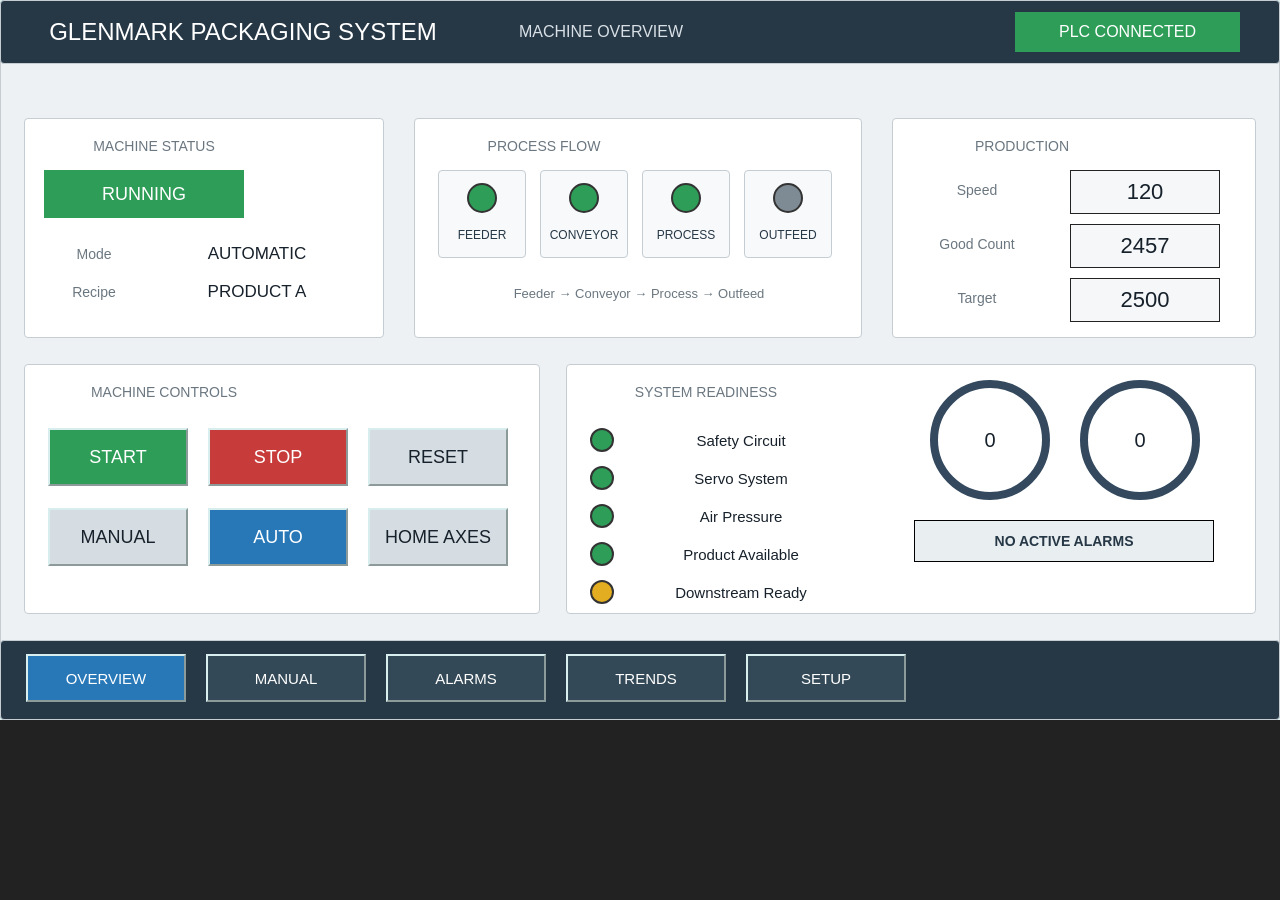
==== commit f0505fb2: "Add Shift drag box selection over HMI objects" ====
--- a/runtime/index.html
+++ b/runtime/index.html
@@ -148,7 +148,7 @@
 <script>
 
 const project =
-    {"name":"Glenmark_Modern_HMI_Demo","canvas":{"width":1280,"height":720},"opc":{"endpoint":"opc.tcp://10.200.200.45:4840","policy":"Basic256Sha256","mode":"SignAndEncrypt","username":"admin"},"screens":[{"name":"Main","objects":[{"id":"obj_demo_0001","type":"panel","name":"bg","text":"","trueText":"RUNNING","falseText":"STOPPED","trueColor":"#2e9d58","falseColor":"#c83b3b","animateColor":false,"animateVisibility":false,"animateBlink":false,"blinkSpeed":0.8,"blinkOpacity":0.2,"x":0,"y":0,"w":1280,"h":720,"z":1,"fontSize":18,"bg":"#eef1f3","fg":"#17212b","node":"","binding":"none","dataType":"BOOL","buttonMode":"toggle","writeValue":"true","min":0,"max":100,"units":"","navTarget":""},{"id":"obj_demo_0002","type":"panel","name":"header","text":"","trueText":"RUNNING","falseText":"STOPPED","trueColor":"#2e9d58","falseColor":"#c83b3b","animateColor":false,"animateVisibility":false,"animateBlink":false,"blinkSpeed":0.8,"blinkOpacity":0.2,"x":0,"y":0,"w":1280,"h":64,"z":2,"fontSize":18,"bg":"#263746","fg":"#17212b","node":"","binding":"none","dataType":"BOOL","buttonMode":"toggle","writeValue":"true","min":0,"max":100,"units":"","navTarget":""},{"id":"obj_demo_0004","type":"panel","name":"footer","text":"","trueText":"RUNNING","falseText":"STOPPED","trueColor":"#2e9d58","falseColor":"#c83b3b","animateColor":false,"animateVisibility":false,"animateBlink":false,"blinkSpeed":0.8,"blinkOpacity":0.2,"x":0,"y":640,"w":1280,"h":80,"z":2,"fontSize":18,"bg":"#263746","fg":"#17212b","node":"","binding":"none","dataType":"BOOL","buttonMode":"toggle","writeValue":"true","min":0,"max":100,"units":"","navTarget":""},{"id":"obj_demo_0012","type":"panel","name":"statusCard","text":"","trueText":"RUNNING","falseText":"STOPPED","trueColor":"#2e9d58","falseColor":"#c83b3b","animateColor":false,"animateVisibility":false,"animateBlink":false,"blinkSpeed":0.8,"blinkOpacity":0.2,"x":24,"y":118,"w":360,"h":220,"z":2,"fontSize":18,"bg":"#ffffff","fg":"#17212b","node":"","binding":"none","dataType":"BOOL","buttonMode":"toggle","writeValue":"true","min":0,"max":100,"units":"","navTarget":""},{"id":"obj_demo_0013","type":"panel","name":"flowCard","text":"","trueText":"RUNNING","falseText":"STOPPED","trueColor":"#2e9d58","falseColor":"#c83b3b","animateColor":false,"animateVisibility":false,"animateBlink":false,"blinkSpeed":0.8,"blinkOpacity":0.2,"x":414,"y":118,"w":448,"h":220,"z":2,"fontSize":18,"bg":"#ffffff","fg":"#17212b","node":"","binding":"none","dataType":"BOOL","buttonMode":"toggle","writeValue":"true","min":0,"max":100,"units":"","navTarget":""},{"id":"obj_demo_0014","type":"panel","name":"prodCard","text":"","trueText":"RUNNING","falseText":"STOPPED","trueColor":"#2e9d58","falseColor":"#c83b3b","animateColor":false,"animateVisibility":false,"animateBlink":false,"blinkSpeed":0.8,"blinkOpacity":0.2,"x":892,"y":118,"w":364,"h":220,"z":2,"fontSize":18,"bg":"#ffffff","fg":"#17212b","node":"","binding":"none","dataType":"BOOL","buttonMode":"toggle","writeValue":"true","min":0,"max":100,"units":"","navTarget":""},{"id":"obj_demo_0042","type":"panel","name":"controlsCard","text":"","trueText":"RUNNING","falseText":"STOPPED","trueColor":"#2e9d58","falseColor":"#c83b3b","animateColor":false,"animateVisibility":false,"animateBlink":false,"blinkSpeed":0.8,"blinkOpacity":0.2,"x":24,"y":364,"w":516,"h":250,"z":2,"fontSize":18,"bg":"#ffffff","fg":"#17212b","node":"","binding":"none","dataType":"BOOL","buttonMode":"toggle","writeValue":"true","min":0,"max":100,"units":"","navTarget":""},{"id":"obj_demo_0050","type":"panel","name":"readyCard","text":"","trueText":"RUNNING","falseText":"STOPPED","trueColor":"#2e9d58","falseColor":"#c83b3b","animateColor":false,"animateVisibility":false,"animateBlink":false,"blinkSpeed":0.8,"blinkOpacity":0.2,"x":566,"y":364,"w":690,"h":250,"z":2,"fontSize":18,"bg":"#ffffff","fg":"#17212b","node":"","binding":"none","dataType":"BOOL","buttonMode":"toggle","writeValue":"true","min":0,"max":100,"units":"","navTarget":""},{"id":"obj_demo_0003","type":"label","name":"title","text":"GLENMARK PACKAGING SYSTEM","trueText":"RUNNING","falseText":"STOPPED","trueColor":"#2e9d58","falseColor":"#c83b3b","animateColor":false,"animateVisibility":false,"animateBlink":false,"blinkSpeed":0.8,"blinkOpacity":0.2,"x":28,"y":14,"w":430,"h":36,"z":3,"fontSize":24,"bg":"#263746","fg":"#ffffff","node":"","binding":"none","dataType":"BOOL","buttonMode":"toggle","writeValue":"true","min":0,"max":100,"units":"","navTarget":""},{"id":"obj_demo_0010","type":"label","name":"pageTitle","text":"MACHINE OVERVIEW","trueText":"RUNNING","falseText":"STOPPED","trueColor":"#2e9d58","falseColor":"#c83b3b","animateColor":false,"animateVisibility":false,"animateBlink":false,"blinkSpeed":0.8,"blinkOpacity":0.2,"x":466,"y":17,"w":270,"h":30,"z":3,"fontSize":16,"bg":"#263746","fg":"#d8e0e6","node":"","binding":"none","dataType":"BOOL","buttonMode":"toggle","writeValue":"true","min":0,"max":100,"units":"","navTarget":""},{"id":"obj_demo_0015","type":"label","name":"statusHdr","text":"MACHINE STATUS","trueText":"RUNNING","falseText":"STOPPED","trueColor":"#2e9d58","falseColor":"#c83b3b","animateColor":false,"animateVisibility":false,"animateBlink":false,"blinkSpeed":0.8,"blinkOpacity":0.2,"x":44,"y":132,"w":220,"h":28,"z":3,"fontSize":14,"bg":"#ffffff","fg":"#6b7780","node":"","binding":"none","dataType":"BOOL","buttonMode":"toggle","writeValue":"true","min":0,"max":100,"units":"","navTarget":""},{"id":"obj_demo_0017","type":"label","name":"modeLbl","text":"Mode","trueText":"RUNNING","falseText":"STOPPED","trueColor":"#2e9d58","falseColor":"#c83b3b","animateColor":false,"animateVisibility":false,"animateBlink":false,"blinkSpeed":0.8,"blinkOpacity":0.2,"x":44,"y":240,"w":100,"h":28,"z":3,"fontSize":14,"bg":"#ffffff","fg":"#6b7780","node":"","binding":"none","dataType":"BOOL","buttonMode":"toggle","writeValue":"true","min":0,"max":100,"units":"","navTarget":""},{"id":"obj_demo_0018","type":"label","name":"modeVal","text":"AUTOMATIC","trueText":"RUNNING","falseText":"STOPPED","trueColor":"#2e9d58","falseColor":"#c83b3b","animateColor":false,"animateVisibility":false,"animateBlink":false,"blinkSpeed":0.8,"blinkOpacity":0.2,"x":182,"y":240,"w":150,"h":28,"z":3,"fontSize":17,"bg":"#ffffff","fg":"#17212b","node":"","binding":"none","dataType":"BOOL","buttonMode":"toggle","writeValue":"true","min":0,"max":100,"units":"","navTarget":""},{"id":"obj_demo_0019","type":"label","name":"recipeLbl","text":"Recipe","trueText":"RUNNING","falseText":"STOPPED","trueColor":"#2e9d58","falseColor":"#c83b3b","animateColor":false,"animateVisibility":false,"animateBlink":false,"blinkSpeed":0.8,"blinkOpacity":0.2,"x":44,"y":278,"w":100,"h":28,"z":3,"fontSize":14,"bg":"#ffffff","fg":"#6b7780","node":"","binding":"none","dataType":"BOOL","buttonMode":"toggle","writeValue":"true","min":0,"max":100,"units":"","navTarget":""},{"id":"obj_demo_0020","type":"label","name":"recipeVal","text":"PRODUCT A","trueText":"RUNNING","falseText":"STOPPED","trueColor":"#2e9d58","falseColor":"#c83b3b","animateColor":false,"animateVisibility":false,"animateBlink":false,"blinkSpeed":0.8,"blinkOpacity":0.2,"x":182,"y":278,"w":150,"h":28,"z":3,"fontSize":17,"bg":"#ffffff","fg":"#17212b","node":"","binding":"none","dataType":"BOOL","buttonMode":"toggle","writeValue":"true","min":0,"max":100,"units":"","navTarget":""},{"id":"obj_demo_0021","type":"label","name":"flowHdr","text":"PROCESS FLOW","trueText":"RUNNING","falseText":"STOPPED","trueColor":"#2e9d58","falseColor":"#c83b3b","animateColor":false,"animateVisibility":false,"animateBlink":false,"blinkSpeed":0.8,"blinkOpacity":0.2,"x":434,"y":132,"w":220,"h":28,"z":3,"fontSize":14,"bg":"#ffffff","fg":"#6b7780","node":"","binding":"none","dataType":"BOOL","buttonMode":"toggle","writeValue":"true","min":0,"max":100,"units":"","navTarget":""},{"id":"obj_demo_0022","type":"label","name":"prodHdr","text":"PRODUCTION","trueText":"RUNNING","falseText":"STOPPED","trueColor":"#2e9d58","falseColor":"#c83b3b","animateColor":false,"animateVisibility":false,"animateBlink":false,"blinkSpeed":0.8,"blinkOpacity":0.2,"x":912,"y":132,"w":220,"h":28,"z":3,"fontSize":14,"bg":"#ffffff","fg":"#6b7780","node":"","binding":"none","dataType":"BOOL","buttonMode":"toggle","writeValue":"true","min":0,"max":100,"units":"","navTarget":""},{"id":"obj_demo_0023","type":"panel","name":"FEEDER_box","text":"","trueText":"RUNNING","falseText":"STOPPED","trueColor":"#2e9d58","falseColor":"#c83b3b","animateColor":false,"animateVisibility":false,"animateBlink":false,"blinkSpeed":0.8,"blinkOpacity":0.2,"x":438,"y":170,"w":88,"h":88,"z":3,"fontSize":18,"bg":"#f7f9fa","fg":"#17212b","node":"","binding":"none","dataType":"BOOL","buttonMode":"toggle","writeValue":"true","min":0,"max":100,"units":"","navTarget":""},{"id":"obj_demo_0026","type":"panel","name":"CONVEYOR_box","text":"","trueText":"RUNNING","falseText":"STOPPED","trueColor":"#2e9d58","falseColor":"#c83b3b","animateColor":false,"animateVisibility":false,"animateBlink":false,"blinkSpeed":0.8,"blinkOpacity":0.2,"x":540,"y":170,"w":88,"h":88,"z":3,"fontSize":18,"bg":"#f7f9fa","fg":"#17212b","node":"","binding":"none","dataType":"BOOL","buttonMode":"toggle","writeValue":"true","min":0,"max":100,"units":"","navTarget":""},{"id":"obj_demo_0029","type":"panel","name":"PROCESS_box","text":"","trueText":"RUNNING","falseText":"STOPPED","trueColor":"#2e9d58","falseColor":"#c83b3b","animateColor":false,"animateVisibility":false,"animateBlink":false,"blinkSpeed":0.8,"blinkOpacity":0.2,"x":642,"y":170,"w":88,"h":88,"z":3,"fontSize":18,"bg":"#f7f9fa","fg":"#17212b","node":"","binding":"none","dataType":"BOOL","buttonMode":"toggle","writeValue":"true","min":0,"max":100,"units":"","navTarget":""},{"id":"obj_demo_0032","type":"panel","name":"OUTFEED_box","text":"","trueText":"RUNNING","falseText":"STOPPED","trueColor":"#2e9d58","falseColor":"#c83b3b","animateColor":false,"animateVisibility":false,"animateBlink":false,"blinkSpeed":0.8,"blinkOpacity":0.2,"x":744,"y":170,"w":88,"h":88,"z":3,"fontSize":18,"bg":"#f7f9fa","fg":"#17212b","node":"","binding":"none","dataType":"BOOL","buttonMode":"toggle","writeValue":"true","min":0,"max":100,"units":"","navTarget":""},{"id":"obj_demo_0035","type":"label","name":"flowText","text":"Feeder  →  Conveyor  →  Process  →  Outfeed","trueText":"RUNNING","falseText":"STOPPED","trueColor":"#2e9d58","falseColor":"#c83b3b","animateColor":false,"animateVisibility":false,"animateBlink":false,"blinkSpeed":0.8,"blinkOpacity":0.2,"x":444,"y":278,"w":390,"h":30,"z":3,"fontSize":13,"bg":"#ffffff","fg":"#6b7780","node":"","binding":"none","dataType":"BOOL","buttonMode":"toggle","writeValue":"true","min":0,"max":100,"units":"","navTarget":""},{"id":"obj_demo_0036","type":"label","name":"Speed_lbl","text":"Speed","trueText":"RUNNING","falseText":"STOPPED","trueColor":"#2e9d58","falseColor":"#c83b3b","animateColor":false,"animateVisibility":false,"animateBlink":false,"blinkSpeed":0.8,"blinkOpacity":0.2,"x":912,"y":176,"w":130,"h":28,"z":3,"fontSize":14,"bg":"#ffffff","fg":"#6b7780","node":"","binding":"none","dataType":"BOOL","buttonMode":"toggle","writeValue":"true","min":0,"max":100,"units":"","navTarget":""},{"id":"obj_demo_0038","type":"label","name":"Good Count_lbl","text":"Good Count","trueText":"RUNNING","falseText":"STOPPED","trueColor":"#2e9d58","falseColor":"#c83b3b","animateColor":false,"animateVisibility":false,"animateBlink":false,"blinkSpeed":0.8,"blinkOpacity":0.2,"x":912,"y":230,"w":130,"h":28,"z":3,"fontSize":14,"bg":"#ffffff","fg":"#6b7780","node":"","binding":"none","dataType":"BOOL","buttonMode":"toggle","writeValue":"true","min":0,"max":100,"units":"","navTarget":""},{"id":"obj_demo_0040","type":"label","name":"Target_lbl","text":"Target","trueText":"RUNNING","falseText":"STOPPED","trueColor":"#2e9d58","falseColor":"#c83b3b","animateColor":false,"animateVisibility":false,"animateBlink":false,"blinkSpeed":0.8,"blinkOpacity":0.2,"x":912,"y":284,"w":130,"h":28,"z":3,"fontSize":14,"bg":"#ffffff","fg":"#6b7780","node":"","binding":"none","dataType":"BOOL","buttonMode":"toggle","writeValue":"true","min":0,"max":100,"units":"","navTarget":""},{"id":"obj_demo_0043","type":"label","name":"controlsHdr","text":"MACHINE CONTROLS","trueText":"RUNNING","falseText":"STOPPED","trueColor":"#2e9d58","falseColor":"#c83b3b","animateColor":false,"animateVisibility":false,"animateBlink":false,"blinkSpeed":0.8,"blinkOpacity":0.2,"x":44,"y":378,"w":240,"h":28,"z":3,"fontSize":14,"bg":"#ffffff","fg":"#6b7780","node":"","binding":"none","dataType":"BOOL","buttonMode":"toggle","writeValue":"true","min":0,"max":100,"units":"","navTarget":""},{"id":"obj_demo_0051","type":"label","name":"readyHdr","text":"SYSTEM READINESS","trueText":"RUNNING","falseText":"STOPPED","trueColor":"#2e9d58","falseColor":"#c83b3b","animateColor":false,"animateVisibility":false,"animateBlink":false,"blinkSpeed":0.8,"blinkOpacity":0.2,"x":586,"y":378,"w":240,"h":28,"z":3,"fontSize":14,"bg":"#ffffff","fg":"#6b7780","node":"","binding":"none","dataType":"BOOL","buttonMode":"toggle","writeValue":"true","min":0,"max":100,"units":"","navTarget":""},{"id":"obj_demo_0005","type":"nav","name":"nav_Main","text":"OVERVIEW","trueText":"RUNNING","falseText":"STOPPED","trueColor":"#2e9d58","falseColor":"#c83b3b","animateColor":false,"animateVisibility":false,"animateBlink":false,"blinkSpeed":0.8,"blinkOpacity":0.2,"x":26,"y":654,"w":160,"h":48,"z":4,"fontSize":15,"bg":"#2878b8","fg":"#ffffff","node":"","binding":"none","dataType":"BOOL","buttonMode":"toggle","writeValue":"true","min":0,"max":100,"units":"","navTarget":"Main"},{"id":"obj_demo_0006","type":"nav","name":"nav_Manual","text":"MANUAL","trueText":"RUNNING","falseText":"STOPPED","trueColor":"#2e9d58","falseColor":"#c83b3b","animateColor":false,"animateVisibility":false,"animateBlink":false,"blinkSpeed":0.8,"blinkOpacity":0.2,"x":206,"y":654,"w":160,"h":48,"z":4,"fontSize":15,"bg":"#344957","fg":"#ffffff","node":"","binding":"none","dataType":"BOOL","buttonMode":"toggle","writeValue":"true","min":0,"max":100,"units":"","navTarget":"Manual"},{"id":"obj_demo_0007","type":"nav","name":"nav_Alarms","text":"ALARMS","trueText":"RUNNING","falseText":"STOPPED","trueColor":"#2e9d58","falseColor":"#c83b3b","animateColor":false,"animateVisibility":false,"animateBlink":false,"blinkSpeed":0.8,"blinkOpacity":0.2,"x":386,"y":654,"w":160,"h":48,"z":4,"fontSize":15,"bg":"#344957","fg":"#ffffff","node":"","binding":"none","dataType":"BOOL","buttonMode":"toggle","writeValue":"true","min":0,"max":100,"units":"","navTarget":"Alarms"},{"id":"obj_demo_0008","type":"nav","name":"nav_Trends","text":"TRENDS","trueText":"RUNNING","falseText":"STOPPED","trueColor":"#2e9d58","falseColor":"#c83b3b","animateColor":false,"animateVisibility":false,"animateBlink":false,"blinkSpeed":0.8,"blinkOpacity":0.2,"x":566,"y":654,"w":160,"h":48,"z":4,"fontSize":15,"bg":"#344957","fg":"#ffffff","node":"","binding":"none","dataType":"BOOL","buttonMode":"toggle","writeValue":"true","min":0,"max":100,"units":"","navTarget":"Trends"},{"id":"obj_demo_0009","type":"nav","name":"nav_Setup","text":"SETUP","trueText":"RUNNING","falseText":"STOPPED","trueColor":"#2e9d58","falseColor":"#c83b3b","animateColor":false,"animateVisibility":false,"animateBlink":false,"blinkSpeed":0.8,"blinkOpacity":0.2,"x":746,"y":654,"w":160,"h":48,"z":4,"fontSize":15,"bg":"#344957","fg":"#ffffff","node":"","binding":"none","dataType":"BOOL","buttonMode":"toggle","writeValue":"true","min":0,"max":100,"units":"","navTarget":"Setup"},{"id":"obj_demo_0011","type":"status","name":"plcStatus","text":"PLC CONNECTED","trueText":"RUNNING","falseText":"STOPPED","trueColor":"#2e9d58","falseColor":"#c83b3b","animateColor":false,"animateVisibility":false,"animateBlink":false,"blinkSpeed":0.8,"blinkOpacity":0.2,"x":1015,"y":12,"w":225,"h":40,"z":4,"fontSize":16,"bg":"#2e9d58","fg":"#ffffff","node":"","binding":"none","dataType":"BOOL","buttonMode":"toggle","writeValue":"true","min":0,"max":100,"units":"","navTarget":""},{"id":"obj_demo_0016","type":"status","name":"machineState","text":"RUNNING","trueText":"RUNNING","falseText":"STOPPED","trueColor":"#2e9d58","falseColor":"#c83b3b","animateColor":false,"animateVisibility":false,"animateBlink":false,"blinkSpeed":0.8,"blinkOpacity":0.2,"x":44,"y":170,"w":200,"h":48,"z":4,"fontSize":18,"bg":"#2e9d58","fg":"#ffffff","node":"","binding":"none","dataType":"BOOL","buttonMode":"toggle","writeValue":"true","min":0,"max":100,"units":"","navTarget":""},{"id":"obj_demo_0024","type":"lamp","name":"FEEDER_lamp","text":"","trueText":"RUNNING","falseText":"STOPPED","trueColor":"#2e9d58","falseColor":"#c83b3b","animateColor":false,"animateVisibility":false,"animateBlink":false,"blinkSpeed":0.8,"blinkOpacity":0.2,"x":467,"y":183,"w":30,"h":30,"z":4,"fontSize":18,"bg":"#2e9d58","fg":"#17212b","node":"","binding":"none","dataType":"BOOL","buttonMode":"toggle","writeValue":"true","min":0,"max":100,"units":"","navTarget":""},{"id":"obj_demo_0025","type":"label","name":"FEEDER_lbl","text":"FEEDER","trueText":"RUNNING","falseText":"STOPPED","trueColor":"#2e9d58","falseColor":"#c83b3b","animateColor":false,"animateVisibility":false,"animateBlink":false,"blinkSpeed":0.8,"blinkOpacity":0.2,"x":442,"y":223,"w":80,"h":24,"z":4,"fontSize":12,"bg":"#f7f9fa","fg":"#263746","node":"","binding":"none","dataType":"BOOL","buttonMode":"toggle","writeValue":"true","min":0,"max":100,"units":"","navTarget":""},{"id":"obj_demo_0027","type":"lamp","name":"CONVEYOR_lamp","text":"","trueText":"RUNNING","falseText":"STOPPED","trueColor":"#2e9d58","falseColor":"#c83b3b","animateColor":false,"animateVisibility":false,"animateBlink":false,"blinkSpeed":0.8,"blinkOpacity":0.2,"x":569,"y":183,"w":30,"h":30,"z":4,"fontSize":18,"bg":"#2e9d58","fg":"#17212b","node":"","binding":"none","dataType":"BOOL","buttonMode":"toggle","writeValue":"true","min":0,"max":100,"units":"","navTarget":""},{"id":"obj_demo_0028","type":"label","name":"CONVEYOR_lbl","text":"CONVEYOR","trueText":"RUNNING","falseText":"STOPPED","trueColor":"#2e9d58","falseColor":"#c83b3b","animateColor":false,"animateVisibility":false,"animateBlink":false,"blinkSpeed":0.8,"blinkOpacity":0.2,"x":544,"y":223,"w":80,"h":24,"z":4,"fontSize":12,"bg":"#f7f9fa","fg":"#263746","node":"","binding":"none","dataType":"BOOL","buttonMode":"toggle","writeValue":"true","min":0,"max":100,"units":"","navTarget":""},{"id":"obj_demo_0030","type":"lamp","name":"PROCESS_lamp","text":"","trueText":"RUNNING","falseText":"STOPPED","trueColor":"#2e9d58","falseColor":"#c83b3b","animateColor":false,"animateVisibility":false,"animateBlink":false,"blinkSpeed":0.8,"blinkOpacity":0.2,"x":671,"y":183,"w":30,"h":30,"z":4,"fontSize":18,"bg":"#2e9d58","fg":"#17212b","node":"","binding":"none","dataType":"BOOL","buttonMode":"toggle","writeValue":"true","min":0,"max":100,"units":"","navTarget":""},{"id":"obj_demo_0031","type":"label","name":"PROCESS_lbl","text":"PROCESS","trueText":"RUNNING","falseText":"STOPPED","trueColor":"#2e9d58","falseColor":"#c83b3b","animateColor":false,"animateVisibility":false,"animateBlink":false,"blinkSpeed":0.8,"blinkOpacity":0.2,"x":646,"y":223,"w":80,"h":24,"z":4,"fontSize":12,"bg":"#f7f9fa","fg":"#263746","node":"","binding":"none","dataType":"BOOL","buttonMode":"toggle","writeValue":"true","min":0,"max":100,"units":"","navTarget":""},{"id":"obj_demo_0033","type":"lamp","name":"OUTFEED_lamp","text":"","trueText":"RUNNING","falseText":"STOPPED","trueColor":"#2e9d58","falseColor":"#c83b3b","animateColor":false,"animateVisibility":false,"animateBlink":false,"blinkSpeed":0.8,"blinkOpacity":0.2,"x":773,"y":183,"w":30,"h":30,"z":4,"fontSize":18,"bg":"#7f8b94","fg":"#17212b","node":"","binding":"none","dataType":"BOOL","buttonMode":"toggle","writeValue":"true","min":0,"max":100,"units":"","navTarget":""},{"id":"obj_demo_0034","type":"label","name":"OUTFEED_lbl","text":"OUTFEED","trueText":"RUNNING","falseText":"STOPPED","trueColor":"#2e9d58","falseColor":"#c83b3b","animateColor":false,"animateVisibility":false,"animateBlink":false,"blinkSpeed":0.8,"blinkOpacity":0.2,"x":748,"y":223,"w":80,"h":24,"z":4,"fontSize":12,"bg":"#f7f9fa","fg":"#263746","node":"","binding":"none","dataType":"BOOL","buttonMode":"toggle","writeValue":"true","min":0,"max":100,"units":"","navTarget":""},{"id":"obj_demo_0037","type":"num","name":"Speed_val","text":"120","trueText":"RUNNING","falseText":"STOPPED","trueColor":"#2e9d58","falseColor":"#c83b3b","animateColor":false,"animateVisibility":false,"animateBlink":false,"blinkSpeed":0.8,"blinkOpacity":0.2,"x":1070,"y":170,"w":150,"h":44,"z":4,"fontSize":22,"bg":"#f5f7f8","fg":"#17212b","node":"","binding":"none","dataType":"BOOL","buttonMode":"toggle","writeValue":"true","min":0,"max":100,"units":"pcs/min","navTarget":""},{"id":"obj_demo_0039","type":"num","name":"Good Count_val","text":"2457","trueText":"RUNNING","falseText":"STOPPED","trueColor":"#2e9d58","falseColor":"#c83b3b","animateColor":false,"animateVisibility":false,"animateBlink":false,"blinkSpeed":0.8,"blinkOpacity":0.2,"x":1070,"y":224,"w":150,"h":44,"z":4,"fontSize":22,"bg":"#f5f7f8","fg":"#17212b","node":"","binding":"none","dataType":"BOOL","buttonMode":"toggle","writeValue":"true","min":0,"max":100,"units":"","navTarget":""},{"id":"obj_demo_0041","type":"num","name":"Target_val","text":"2500","trueText":"RUNNING","falseText":"STOPPED","trueColor":"#2e9d58","falseColor":"#c83b3b","animateColor":false,"animateVisibility":false,"animateBlink":false,"blinkSpeed":0.8,"blinkOpacity":0.2,"x":1070,"y":278,"w":150,"h":44,"z":4,"fontSize":22,"bg":"#f5f7f8","fg":"#17212b","node":"","binding":"none","dataType":"BOOL","buttonMode":"toggle","writeValue":"true","min":0,"max":100,"units":"","navTarget":""},{"id":"obj_demo_0044","type":"button","name":"start","text":"START","trueText":"RUNNING","falseText":"STOPPED","trueColor":"#2e9d58","falseColor":"#c83b3b","animateColor":false,"animateVisibility":false,"animateBlink":false,"blinkSpeed":0.8,"blinkOpacity":0.2,"x":48,"y":428,"w":140,"h":58,"z":4,"fontSize":18,"bg":"#2e9d58","fg":"#ffffff","node":"","binding":"none","dataType":"BOOL","buttonMode":"toggle","writeValue":"true","min":0,"max":100,"units":"","navTarget":""},{"id":"obj_demo_0045","type":"button","name":"stop","text":"STOP","trueText":"RUNNING","falseText":"STOPPED","trueColor":"#2e9d58","falseColor":"#c83b3b","animateColor":false,"animateVisibility":false,"animateBlink":false,"blinkSpeed":0.8,"blinkOpacity":0.2,"x":208,"y":428,"w":140,"h":58,"z":4,"fontSize":18,"bg":"#c83b3b","fg":"#ffffff","node":"","binding":"none","dataType":"BOOL","buttonMode":"toggle","writeValue":"true","min":0,"max":100,"units":"","navTarget":""},{"id":"obj_demo_0046","type":"button","name":"reset","text":"RESET","trueText":"RUNNING","falseText":"STOPPED","trueColor":"#2e9d58","falseColor":"#c83b3b","animateColor":false,"animateVisibility":false,"animateBlink":false,"blinkSpeed":0.8,"blinkOpacity":0.2,"x":368,"y":428,"w":140,"h":58,"z":4,"fontSize":18,"bg":"#d6dde2","fg":"#17212b","node":"","binding":"none","dataType":"BOOL","buttonMode":"toggle","writeValue":"true","min":0,"max":100,"units":"","navTarget":""},{"id":"obj_demo_0047","type":"button","name":"manual","text":"MANUAL","trueText":"RUNNING","falseText":"STOPPED","trueColor":"#2e9d58","falseColor":"#c83b3b","animateColor":false,"animateVisibility":false,"animateBlink":false,"blinkSpeed":0.8,"blinkOpacity":0.2,"x":48,"y":508,"w":140,"h":58,"z":4,"fontSize":18,"bg":"#d6dde2","fg":"#17212b","node":"","binding":"none","dataType":"BOOL","buttonMode":"toggle","writeValue":"true","min":0,"max":100,"units":"","navTarget":""},{"id":"obj_demo_0048","type":"button","name":"auto","text":"AUTO","trueText":"RUNNING","falseText":"STOPPED","trueColor":"#2e9d58","falseColor":"#c83b3b","animateColor":false,"animateVisibility":false,"animateBlink":false,"blinkSpeed":0.8,"blinkOpacity":0.2,"x":208,"y":508,"w":140,"h":58,"z":4,"fontSize":18,"bg":"#2878b8","fg":"#ffffff","node":"","binding":"none","dataType":"BOOL","buttonMode":"toggle","writeValue":"true","min":0,"max":100,"units":"","navTarget":""},{"id":"obj_demo_0049","type":"button","name":"home","text":"HOME AXES","trueText":"RUNNING","falseText":"STOPPED","trueColor":"#2e9d58","falseColor":"#c83b3b","animateColor":false,"animateVisibility":false,"animateBlink":false,"blinkSpeed":0.8,"blinkOpacity":0.2,"x":368,"y":508,"w":140,"h":58,"z":4,"fontSize":18,"bg":"#d6dde2","fg":"#17212b","node":"","binding":"none","dataType":"BOOL","buttonMode":"toggle","writeValue":"true","min":0,"max":100,"units":"","navTarget":""},{"id":"obj_demo_0052","type":"lamp","name":"Safety Circuit_lamp","text":"","trueText":"RUNNING","falseText":"STOPPED","trueColor":"#2e9d58","falseColor":"#c83b3b","animateColor":false,"animateVisibility":false,"animateBlink":false,"blinkSpeed":0.8,"blinkOpacity":0.2,"x":590,"y":428,"w":24,"h":24,"z":4,"fontSize":18,"bg":"#2e9d58","fg":"#17212b","node":"","binding":"none","dataType":"BOOL","buttonMode":"toggle","writeValue":"true","min":0,"max":100,"units":"","navTarget":""},{"id":"obj_demo_0053","type":"label","name":"Safety Circuit_label","text":"Safety Circuit","trueText":"RUNNING","falseText":"STOPPED","trueColor":"#2e9d58","falseColor":"#c83b3b","animateColor":false,"animateVisibility":false,"animateBlink":false,"blinkSpeed":0.8,"blinkOpacity":0.2,"x":626,"y":424,"w":230,"h":32,"z":4,"fontSize":15,"bg":"#ffffff","fg":"#17212b","node":"","binding":"none","dataType":"BOOL","buttonMode":"toggle","writeValue":"true","min":0,"max":100,"units":"","navTarget":""},{"id":"obj_demo_0054","type":"lamp","name":"Servo System_lamp","text":"","trueText":"RUNNING","falseText":"STOPPED","trueColor":"#2e9d58","falseColor":"#c83b3b","animateColor":false,"animateVisibility":false,"animateBlink":false,"blinkSpeed":0.8,"blinkOpacity":0.2,"x":590,"y":466,"w":24,"h":24,"z":4,"fontSize":18,"bg":"#2e9d58","fg":"#17212b","node":"","binding":"none","dataType":"BOOL","buttonMode":"toggle","writeValue":"true","min":0,"max":100,"units":"","navTarget":""},{"id":"obj_demo_0055","type":"label","name":"Servo System_label","text":"Servo System","trueText":"RUNNING","falseText":"STOPPED","trueColor":"#2e9d58","falseColor":"#c83b3b","animateColor":false,"animateVisibility":false,"animateBlink":false,"blinkSpeed":0.8,"blinkOpacity":0.2,"x":626,"y":462,"w":230,"h":32,"z":4,"fontSize":15,"bg":"#ffffff","fg":"#17212b","node":"","binding":"none","dataType":"BOOL","buttonMode":"toggle","writeValue":"true","min":0,"max":100,"units":"","navTarget":""},{"id":"obj_demo_0056","type":"lamp","name":"Air Pressure_lamp","text":"","trueText":"RUNNING","falseText":"STOPPED","trueColor":"#2e9d58","falseColor":"#c83b3b","animateColor":false,"animateVisibility":false,"animateBlink":false,"blinkSpeed":0.8,"blinkOpacity":0.2,"x":590,"y":504,"w":24,"h":24,"z":4,"fontSize":18,"bg":"#2e9d58","fg":"#17212b","node":"","binding":"none","dataType":"BOOL","buttonMode":"toggle","writeValue":"true","min":0,"max":100,"units":"","navTarget":""},{"id":"obj_demo_0057","type":"label","name":"Air Pressure_label","text":"Air Pressure","trueText":"RUNNING","falseText":"STOPPED","trueColor":"#2e9d58","falseColor":"#c83b3b","animateColor":false,"animateVisibility":false,"animateBlink":false,"blinkSpeed":0.8,"blinkOpacity":0.2,"x":626,"y":500,"w":230,"h":32,"z":4,"fontSize":15,"bg":"#ffffff","fg":"#17212b","node":"","binding":"none","dataType":"BOOL","buttonMode":"toggle","writeValue":"true","min":0,"max":100,"units":"","navTarget":""},{"id":"obj_demo_0058","type":"lamp","name":"Product Available_lamp","text":"","trueText":"RUNNING","falseText":"STOPPED","trueColor":"#2e9d58","falseColor":"#c83b3b","animateColor":false,"animateVisibility":false,"animateBlink":false,"blinkSpeed":0.8,"blinkOpacity":0.2,"x":590,"y":542,"w":24,"h":24,"z":4,"fontSize":18,"bg":"#2e9d58","fg":"#17212b","node":"","binding":"none","dataType":"BOOL","buttonMode":"toggle","writeValue":"true","min":0,"max":100,"units":"","navTarget":""},{"id":"obj_demo_0059","type":"label","name":"Product Available_label","text":"Product Available","trueText":"RUNNING","falseText":"STOPPED","trueColor":"#2e9d58","falseColor":"#c83b3b","animateColor":false,"animateVisibility":false,"animateBlink":false,"blinkSpeed":0.8,"blinkOpacity":0.2,"x":626,"y":538,"w":230,"h":32,"z":4,"fontSize":15,"bg":"#ffffff","fg":"#17212b","node":"","binding":"none","dataType":"BOOL","buttonMode":"toggle","writeValue":"true","min":0,"max":100,"units":"","navTarget":""},{"id":"obj_demo_0060","type":"lamp","name":"Downstream Ready_lamp","text":"","trueText":"RUNNING","falseText":"STOPPED","trueColor":"#2e9d58","falseColor":"#c83b3b","animateColor":false,"animateVisibility":false,"animateBlink":false,"blinkSpeed":0.8,"blinkOpacity":0.2,"x":590,"y":580,"w":24,"h":24,"z":4,"fontSize":18,"bg":"#e3ad22","fg":"#17212b","node":"","binding":"none","dataType":"BOOL","buttonMode":"toggle","writeValue":"true","min":0,"max":100,"units":"","navTarget":""},{"id":"obj_demo_0061","type":"label","name":"Downstream Ready_label","text":"Downstream Ready","trueText":"RUNNING","falseText":"STOPPED","trueColor":"#2e9d58","falseColor":"#c83b3b","animateColor":false,"animateVisibility":false,"animateBlink":false,"blinkSpeed":0.8,"blinkOpacity":0.2,"x":626,"y":576,"w":230,"h":32,"z":4,"fontSize":15,"bg":"#ffffff","fg":"#17212b","node":"","binding":"none","dataType":"BOOL","buttonMode":"toggle","writeValue":"true","min":0,"max":100,"units":"","navTarget":""},{"id":"obj_demo_0062","type":"alarm","name":"alarmBanner","text":"NO ACTIVE ALARMS","trueText":"RUNNING","falseText":"STOPPED","trueColor":"#2e9d58","falseColor":"#c83b3b","animateColor":false,"animateVisibility":false,"animateBlink":false,"blinkSpeed":0.8,"blinkOpacity":0.2,"x":914,"y":520,"w":300,"h":42,"z":4,"fontSize":14,"bg":"#e9eef1","fg":"#263746","node":"","binding":"none","dataType":"BOOL","buttonMode":"toggle","writeValue":"true","min":0,"max":100,"units":"","navTarget":""}]},{"name":"Manual","objects":[{"id":"obj_demo_0063","type":"panel","name":"bg","text":"","trueText":"RUNNING","falseText":"STOPPED","trueColor":"#2e9d58","falseColor":"#c83b3b","animateColor":false,"animateVisibility":false,"animateBlink":false,"blinkSpeed":0.8,"blinkOpacity":0.2,"x":0,"y":0,"w":1280,"h":720,"z":1,"fontSize":18,"bg":"#eef1f3","fg":"#17212b","node":"","binding":"none","dataType":"BOOL","buttonMode":"toggle","writeValue":"true","min":0,"max":100,"units":"","navTarget":""},{"id":"obj_demo_0064","type":"panel","name":"header","text":"","trueText":"RUNNING","falseText":"STOPPED","trueColor":"#2e9d58","falseColor":"#c83b3b","animateColor":false,"animateVisibility":false,"animateBlink":false,"blinkSpeed":0.8,"blinkOpacity":0.2,"x":0,"y":0,"w":1280,"h":64,"z":2,"fontSize":18,"bg":"#263746","fg":"#17212b","node":"","binding":"none","dataType":"BOOL","buttonMode":"toggle","writeValue":"true","min":0,"max":100,"units":"","navTarget":""},{"id":"obj_demo_0066","type":"panel","name":"footer","text":"","trueText":"RUNNING","falseText":"STOPPED","trueColor":"#2e9d58","falseColor":"#c83b3b","animateColor":false,"animateVisibility":false,"animateBlink":false,"blinkSpeed":0.8,"blinkOpacity":0.2,"x":0,"y":640,"w":1280,"h":80,"z":2,"fontSize":18,"bg":"#263746","fg":"#17212b","node":"","binding":"none","dataType":"BOOL","buttonMode":"toggle","writeValue":"true","min":0,"max":100,"units":"","navTarget":""},{"id":"obj_demo_0072","type":"panel","name":"FEEDER_card","text":"","trueText":"RUNNING","falseText":"STOPPED","trueColor":"#2e9d58","falseColor":"#c83b3b","animateColor":false,"animateVisibility":false,"animateBlink":false,"blinkSpeed":0.8,"blinkOpacity":0.2,"x":24,"y":112,"w":276,"h":430,"z":2,"fontSize":18,"bg":"#ffffff","fg":"#17212b","node":"","binding":"none","dataType":"BOOL","buttonMode":"toggle","writeValue":"true","min":0,"max":100,"units":"","navTarget":""},{"id":"obj_demo_0080","type":"panel","name":"CONVEYOR_card","text":"","trueText":"RUNNING","falseText":"STOPPED","trueColor":"#2e9d58","falseColor":"#c83b3b","animateColor":false,"animateVisibility":false,"animateBlink":false,"blinkSpeed":0.8,"blinkOpacity":0.2,"x":324,"y":112,"w":276,"h":430,"z":2,"fontSize":18,"bg":"#ffffff","fg":"#17212b","node":"","binding":"none","dataType":"BOOL","buttonMode":"toggle","writeValue":"true","min":0,"max":100,"units":"","navTarget":""},{"id":"obj_demo_0088","type":"panel","name":"PROCESS_card","text":"","trueText":"RUNNING","falseText":"STOPPED","trueColor":"#2e9d58","falseColor":"#c83b3b","animateColor":false,"animateVisibility":false,"animateBlink":false,"blinkSpeed":0.8,"blinkOpacity":0.2,"x":624,"y":112,"w":276,"h":430,"z":2,"fontSize":18,"bg":"#ffffff","fg":"#17212b","node":"","binding":"none","dataType":"BOOL","buttonMode":"toggle","writeValue":"true","min":0,"max":100,"units":"","navTarget":""},{"id":"obj_demo_0096","type":"panel","name":"OUTFEED_card","text":"","trueText":"RUNNING","falseText":"STOPPED","trueColor":"#2e9d58","falseColor":"#c83b3b","animateColor":false,"animateVisibility":false,"animateBlink":false,"blinkSpeed":0.8,"blinkOpacity":0.2,"x":924,"y":112,"w":276,"h":430,"z":2,"fontSize":18,"bg":"#ffffff","fg":"#17212b","node":"","binding":"none","dataType":"BOOL","buttonMode":"toggle","writeValue":"true","min":0,"max":100,"units":"","navTarget":""},{"id":"obj_demo_0065","type":"label","name":"title","text":"MANUAL CONTROLS","trueText":"RUNNING","falseText":"STOPPED","trueColor":"#2e9d58","falseColor":"#c83b3b","animateColor":false,"animateVisibility":false,"animateBlink":false,"blinkSpeed":0.8,"blinkOpacity":0.2,"x":28,"y":14,"w":430,"h":36,"z":3,"fontSize":24,"bg":"#263746","fg":"#ffffff","node":"","binding":"none","dataType":"BOOL","buttonMode":"toggle","writeValue":"true","min":0,"max":100,"units":"","navTarget":""},{"id":"obj_demo_0073","type":"label","name":"FEEDER_hdr","text":"FEEDER","trueText":"RUNNING","falseText":"STOPPED","trueColor":"#2e9d58","falseColor":"#c83b3b","animateColor":false,"animateVisibility":false,"animateBlink":false,"blinkSpeed":0.8,"blinkOpacity":0.2,"x":44,"y":130,"w":220,"h":28,"z":3,"fontSize":18,"bg":"#ffffff","fg":"#263746","node":"","binding":"none","dataType":"BOOL","buttonMode":"toggle","writeValue":"true","min":0,"max":100,"units":"","navTarget":""},{"id":"obj_demo_0078","type":"label","name":"FEEDER_sp","text":"Speed Setpoint","trueText":"RUNNING","falseText":"STOPPED","trueColor":"#2e9d58","falseColor":"#c83b3b","animateColor":false,"animateVisibility":false,"animateBlink":false,"blinkSpeed":0.8,"blinkOpacity":0.2,"x":44,"y":394,"w":120,"h":28,"z":3,"fontSize":13,"bg":"#ffffff","fg":"#6b7780","node":"","binding":"none","dataType":"BOOL","buttonMode":"toggle","writeValue":"true","min":0,"max":100,"units":"","navTarget":""},{"id":"obj_demo_0081","type":"label","name":"CONVEYOR_hdr","text":"CONVEYOR","trueText":"RUNNING","falseText":"STOPPED","trueColor":"#2e9d58","falseColor":"#c83b3b","animateColor":false,"animateVisibility":false,"animateBlink":false,"blinkSpeed":0.8,"blinkOpacity":0.2,"x":344,"y":130,"w":220,"h":28,"z":3,"fontSize":18,"bg":"#ffffff","fg":"#263746","node":"","binding":"none","dataType":"BOOL","buttonMode":"toggle","writeValue":"true","min":0,"max":100,"units":"","navTarget":""},{"id":"obj_demo_0086","type":"label","name":"CONVEYOR_sp","text":"Speed Setpoint","trueText":"RUNNING","falseText":"STOPPED","trueColor":"#2e9d58","falseColor":"#c83b3b","animateColor":false,"animateVisibility":false,"animateBlink":false,"blinkSpeed":0.8,"blinkOpacity":0.2,"x":344,"y":394,"w":120,"h":28,"z":3,"fontSize":13,"bg":"#ffffff","fg":"#6b7780","node":"","binding":"none","dataType":"BOOL","buttonMode":"toggle","writeValue":"true","min":0,"max":100,"units":"","navTarget":""},{"id":"obj_demo_0089","type":"label","name":"PROCESS_hdr","text":"PROCESS","trueText":"RUNNING","falseText":"STOPPED","trueColor":"#2e9d58","falseColor":"#c83b3b","animateColor":false,"animateVisibility":false,"animateBlink":false,"blinkSpeed":0.8,"blinkOpacity":0.2,"x":644,"y":130,"w":220,"h":28,"z":3,"fontSize":18,"bg":"#ffffff","fg":"#263746","node":"","binding":"none","dataType":"BOOL","buttonMode":"toggle","writeValue":"true","min":0,"max":100,"units":"","navTarget":""},{"id":"obj_demo_0094","type":"label","name":"PROCESS_sp","text":"Speed Setpoint","trueText":"RUNNING","falseText":"STOPPED","trueColor":"#2e9d58","falseColor":"#c83b3b","animateColor":false,"animateVisibility":false,"animateBlink":false,"blinkSpeed":0.8,"blinkOpacity":0.2,"x":644,"y":394,"w":120,"h":28,"z":3,"fontSize":13,"bg":"#ffffff","fg":"#6b7780","node":"","binding":"none","dataType":"BOOL","buttonMode":"toggle","writeValue":"true","min":0,"max":100,"units":"","navTarget":""},{"id":"obj_demo_0097","type":"label","name":"OUTFEED_hdr","text":"OUTFEED","trueText":"RUNNING","falseText":"STOPPED","trueColor":"#2e9d58","falseColor":"#c83b3b","animateColor":false,"animateVisibility":false,"animateBlink":false,"blinkSpeed":0.8,"blinkOpacity":0.2,"x":944,"y":130,"w":220,"h":28,"z":3,"fontSize":18,"bg":"#ffffff","fg":"#263746","node":"","binding":"none","dataType":"BOOL","buttonMode":"toggle","writeValue":"true","min":0,"max":100,"units":"","navTarget":""},{"id":"obj_demo_0102","type":"label","name":"OUTFEED_sp","text":"Speed Setpoint","trueText":"RUNNING","falseText":"STOPPED","trueColor":"#2e9d58","falseColor":"#c83b3b","animateColor":false,"animateVisibility":false,"animateBlink":false,"blinkSpeed":0.8,"blinkOpacity":0.2,"x":944,"y":394,"w":120,"h":28,"z":3,"fontSize":13,"bg":"#ffffff","fg":"#6b7780","node":"","binding":"none","dataType":"BOOL","buttonMode":"toggle","writeValue":"true","min":0,"max":100,"units":"","navTarget":""},{"id":"obj_demo_0067","type":"nav","name":"nav_Main","text":"OVERVIEW","trueText":"RUNNING","falseText":"STOPPED","trueColor":"#2e9d58","falseColor":"#c83b3b","animateColor":false,"animateVisibility":false,"animateBlink":false,"blinkSpeed":0.8,"blinkOpacity":0.2,"x":26,"y":654,"w":160,"h":48,"z":4,"fontSize":15,"bg":"#344957","fg":"#ffffff","node":"","binding":"none","dataType":"BOOL","buttonMode":"toggle","writeValue":"true","min":0,"max":100,"units":"","navTarget":"Main"},{"id":"obj_demo_0068","type":"nav","name":"nav_Manual","text":"MANUAL","trueText":"RUNNING","falseText":"STOPPED","trueColor":"#2e9d58","falseColor":"#c83b3b","animateColor":false,"animateVisibility":false,"animateBlink":false,"blinkSpeed":0.8,"blinkOpacity":0.2,"x":206,"y":654,"w":160,"h":48,"z":4,"fontSize":15,"bg":"#2878b8","fg":"#ffffff","node":"","binding":"none","dataType":"BOOL","buttonMode":"toggle","writeValue":"true","min":0,"max":100,"units":"","navTarget":"Manual"},{"id":"obj_demo_0069","type":"nav","name":"nav_Alarms","text":"ALARMS","trueText":"RUNNING","falseText":"STOPPED","trueColor":"#2e9d58","falseColor":"#c83b3b","animateColor":false,"animateVisibility":false,"animateBlink":false,"blinkSpeed":0.8,"blinkOpacity":0.2,"x":386,"y":654,"w":160,"h":48,"z":4,"fontSize":15,"bg":"#344957","fg":"#ffffff","node":"","binding":"none","dataType":"BOOL","buttonMode":"toggle","writeValue":"true","min":0,"max":100,"units":"","navTarget":"Alarms"},{"id":"obj_demo_0070","type":"nav","name":"nav_Trends","text":"TRENDS","trueText":"RUNNING","falseText":"STOPPED","trueColor":"#2e9d58","falseColor":"#c83b3b","animateColor":false,"animateVisibility":false,"animateBlink":false,"blinkSpeed":0.8,"blinkOpacity":0.2,"x":566,"y":654,"w":160,"h":48,"z":4,"fontSize":15,"bg":"#344957","fg":"#ffffff","node":"","binding":"none","dataType":"BOOL","buttonMode":"toggle","writeValue":"true","min":0,"max":100,"units":"","navTarget":"Trends"},{"id":"obj_demo_0071","type":"nav","name":"nav_Setup","text":"SETUP","trueText":"RUNNING","falseText":"STOPPED","trueColor":"#2e9d58","falseColor":"#c83b3b","animateColor":false,"animateVisibility":false,"animateBlink":false,"blinkSpeed":0.8,"blinkOpacity":0.2,"x":746,"y":654,"w":160,"h":48,"z":4,"fontSize":15,"bg":"#344957","fg":"#ffffff","node":"","binding":"none","dataType":"BOOL","buttonMode":"toggle","writeValue":"true","min":0,"max":100,"units":"","navTarget":"Setup"},{"id":"obj_demo_0074","type":"status","name":"FEEDER_status","text":"READY","trueText":"RUNNING","falseText":"STOPPED","trueColor":"#2e9d58","falseColor":"#c83b3b","animateColor":false,"animateVisibility":false,"animateBlink":false,"blinkSpeed":0.8,"blinkOpacity":0.2,"x":44,"y":176,"w":180,"h":42,"z":4,"fontSize":15,"bg":"#2e9d58","fg":"#ffffff","node":"","binding":"none","dataType":"BOOL","buttonMode":"toggle","writeValue":"true","min":0,"max":100,"units":"","navTarget":""},{"id":"obj_demo_0075","type":"button","name":"FEEDER_start","text":"START","trueText":"RUNNING","falseText":"STOPPED","trueColor":"#2e9d58","falseColor":"#c83b3b","animateColor":false,"animateVisibility":false,"animateBlink":false,"blinkSpeed":0.8,"blinkOpacity":0.2,"x":44,"y":248,"w":110,"h":52,"z":4,"fontSize":16,"bg":"#2e9d58","fg":"#ffffff","node":"","binding":"none","dataType":"BOOL","buttonMode":"toggle","writeValue":"true","min":0,"max":100,"units":"","navTarget":""},{"id":"obj_demo_0076","type":"button","name":"FEEDER_stop","text":"STOP","trueText":"RUNNING","falseText":"STOPPED","trueColor":"#2e9d58","falseColor":"#c83b3b","animateColor":false,"animateVisibility":false,"animateBlink":false,"blinkSpeed":0.8,"blinkOpacity":0.2,"x":170,"y":248,"w":110,"h":52,"z":4,"fontSize":16,"bg":"#c83b3b","fg":"#ffffff","node":"","binding":"none","dataType":"BOOL","buttonMode":"toggle","writeValue":"true","min":0,"max":100,"units":"","navTarget":""},{"id":"obj_demo_0077","type":"button","name":"FEEDER_jog","text":"JOG","trueText":"RUNNING","falseText":"STOPPED","trueColor":"#2e9d58","falseColor":"#c83b3b","animateColor":false,"animateVisibility":false,"animateBlink":false,"blinkSpeed":0.8,"blinkOpacity":0.2,"x":44,"y":320,"w":236,"h":52,"z":4,"fontSize":16,"bg":"#d6dde2","fg":"#17212b","node":"","binding":"none","dataType":"BOOL","buttonMode":"toggle","writeValue":"true","min":0,"max":100,"units":"","navTarget":""},{"id":"obj_demo_0079","type":"input","name":"FEEDER_input","text":"50","trueText":"RUNNING","falseText":"STOPPED","trueColor":"#2e9d58","falseColor":"#c83b3b","animateColor":false,"animateVisibility":false,"animateBlink":false,"blinkSpeed":0.8,"blinkOpacity":0.2,"x":170,"y":388,"w":110,"h":40,"z":4,"fontSize":16,"bg":"#f5f7f8","fg":"#17212b","node":"","binding":"none","dataType":"BOOL","buttonMode":"toggle","writeValue":"true","min":0,"max":100,"units":"","navTarget":""},{"id":"obj_demo_0082","type":"status","name":"CONVEYOR_status","text":"READY","trueText":"RUNNING","falseText":"STOPPED","trueColor":"#2e9d58","falseColor":"#c83b3b","animateColor":false,"animateVisibility":false,"animateBlink":false,"blinkSpeed":0.8,"blinkOpacity":0.2,"x":344,"y":176,"w":180,"h":42,"z":4,"fontSize":15,"bg":"#2e9d58","fg":"#ffffff","node":"","binding":"none","dataType":"BOOL","buttonMode":"toggle","writeValue":"true","min":0,"max":100,"units":"","navTarget":""},{"id":"obj_demo_0083","type":"button","name":"CONVEYOR_start","text":"START","trueText":"RUNNING","falseText":"STOPPED","trueColor":"#2e9d58","falseColor":"#c83b3b","animateColor":false,"animateVisibility":false,"animateBlink":false,"blinkSpeed":0.8,"blinkOpacity":0.2,"x":344,"y":248,"w":110,"h":52,"z":4,"fontSize":16,"bg":"#2e9d58","fg":"#ffffff","node":"","binding":"none","dataType":"BOOL","buttonMode":"toggle","writeValue":"true","min":0,"max":100,"units":"","navTarget":""},{"id":"obj_demo_0084","type":"button","name":"CONVEYOR_stop","text":"STOP","trueText":"RUNNING","falseText":"STOPPED","trueColor":"#2e9d58","falseColor":"#c83b3b","animateColor":false,"animateVisibility":false,"animateBlink":false,"blinkSpeed":0.8,"blinkOpacity":0.2,"x":470,"y":248,"w":110,"h":52,"z":4,"fontSize":16,"bg":"#c83b3b","fg":"#ffffff","node":"","binding":"none","dataType":"BOOL","buttonMode":"toggle","writeValue":"true","min":0,"max":100,"units":"","navTarget":""},{"id":"obj_demo_0085","type":"button","name":"CONVEYOR_jog","text":"JOG","trueText":"RUNNING","falseText":"STOPPED","trueColor":"#2e9d58","falseColor":"#c83b3b","animateColor":false,"animateVisibility":false,"animateBlink":false,"blinkSpeed":0.8,"blinkOpacity":0.2,"x":344,"y":320,"w":236,"h":52,"z":4,"fontSize":16,"bg":"#d6dde2","fg":"#17212b","node":"","binding":"none","dataType":"BOOL","buttonMode":"toggle","writeValue":"true","min":0,"max":100,"units":"","navTarget":""},{"id":"obj_demo_0087","type":"input","name":"CONVEYOR_input","text":"50","trueText":"RUNNING","falseText":"STOPPED","trueColor":"#2e9d58","falseColor":"#c83b3b","animateColor":false,"animateVisibility":false,"animateBlink":false,"blinkSpeed":0.8,"blinkOpacity":0.2,"x":470,"y":388,"w":110,"h":40,"z":4,"fontSize":16,"bg":"#f5f7f8","fg":"#17212b","node":"","binding":"none","dataType":"BOOL","buttonMode":"toggle","writeValue":"true","min":0,"max":100,"units":"","navTarget":""},{"id":"obj_demo_0090","type":"status","name":"PROCESS_status","text":"READY","trueText":"RUNNING","falseText":"STOPPED","trueColor":"#2e9d58","falseColor":"#c83b3b","animateColor":false,"animateVisibility":false,"animateBlink":false,"blinkSpeed":0.8,"blinkOpacity":0.2,"x":644,"y":176,"w":180,"h":42,"z":4,"fontSize":15,"bg":"#2e9d58","fg":"#ffffff","node":"","binding":"none","dataType":"BOOL","buttonMode":"toggle","writeValue":"true","min":0,"max":100,"units":"","navTarget":""},{"id":"obj_demo_0091","type":"button","name":"PROCESS_start","text":"START","trueText":"RUNNING","falseText":"STOPPED","trueColor":"#2e9d58","falseColor":"#c83b3b","animateColor":false,"animateVisibility":false,"animateBlink":false,"blinkSpeed":0.8,"blinkOpacity":0.2,"x":644,"y":248,"w":110,"h":52,"z":4,"fontSize":16,"bg":"#2e9d58","fg":"#ffffff","node":"","binding":"none","dataType":"BOOL","buttonMode":"toggle","writeValue":"true","min":0,"max":100,"units":"","navTarget":""},{"id":"obj_demo_0092","type":"button","name":"PROCESS_stop","text":"STOP","trueText":"RUNNING","falseText":"STOPPED","trueColor":"#2e9d58","falseColor":"#c83b3b","animateColor":false,"animateVisibility":false,"animateBlink":false,"blinkSpeed":0.8,"blinkOpacity":0.2,"x":770,"y":248,"w":110,"h":52,"z":4,"fontSize":16,"bg":"#c83b3b","fg":"#ffffff","node":"","binding":"none","dataType":"BOOL","buttonMode":"toggle","writeValue":"true","min":0,"max":100,"units":"","navTarget":""},{"id":"obj_demo_0093","type":"button","name":"PROCESS_jog","text":"JOG","trueText":"RUNNING","falseText":"STOPPED","trueColor":"#2e9d58","falseColor":"#c83b3b","animateColor":false,"animateVisibility":false,"animateBlink":false,"blinkSpeed":0.8,"blinkOpacity":0.2,"x":644,"y":320,"w":236,"h":52,"z":4,"fontSize":16,"bg":"#d6dde2","fg":"#17212b","node":"","binding":"none","dataType":"BOOL","buttonMode":"toggle","writeValue":"true","min":0,"max":100,"units":"","navTarget":""},{"id":"obj_demo_0095","type":"input","name":"PROCESS_input","text":"50","trueText":"RUNNING","falseText":"STOPPED","trueColor":"#2e9d58","falseColor":"#c83b3b","animateColor":false,"animateVisibility":false,"animateBlink":false,"blinkSpeed":0.8,"blinkOpacity":0.2,"x":770,"y":388,"w":110,"h":40,"z":4,"fontSize":16,"bg":"#f5f7f8","fg":"#17212b","node":"","binding":"none","dataType":"BOOL","buttonMode":"toggle","writeValue":"true","min":0,"max":100,"units":"","navTarget":""},{"id":"obj_demo_0098","type":"status","name":"OUTFEED_status","text":"READY","trueText":"RUNNING","falseText":"STOPPED","trueColor":"#2e9d58","falseColor":"#c83b3b","animateColor":false,"animateVisibility":false,"animateBlink":false,"blinkSpeed":0.8,"blinkOpacity":0.2,"x":944,"y":176,"w":180,"h":42,"z":4,"fontSize":15,"bg":"#2e9d58","fg":"#ffffff","node":"","binding":"none","dataType":"BOOL","buttonMode":"toggle","writeValue":"true","min":0,"max":100,"units":"","navTarget":""},{"id":"obj_demo_0099","type":"button","name":"OUTFEED_start","text":"START","trueText":"RUNNING","falseText":"STOPPED","trueColor":"#2e9d58","falseColor":"#c83b3b","animateColor":false,"animateVisibility":false,"animateBlink":false,"blinkSpeed":0.8,"blinkOpacity":0.2,"x":944,"y":248,"w":110,"h":52,"z":4,"fontSize":16,"bg":"#2e9d58","fg":"#ffffff","node":"","binding":"none","dataType":"BOOL","buttonMode":"toggle","writeValue":"true","min":0,"max":100,"units":"","navTarget":""},{"id":"obj_demo_0100","type":"button","name":"OUTFEED_stop","text":"STOP","trueText":"RUNNING","falseText":"STOPPED","trueColor":"#2e9d58","falseColor":"#c83b3b","animateColor":false,"animateVisibility":false,"animateBlink":false,"blinkSpeed":0.8,"blinkOpacity":0.2,"x":1070,"y":248,"w":110,"h":52,"z":4,"fontSize":16,"bg":"#c83b3b","fg":"#ffffff","node":"","binding":"none","dataType":"BOOL","buttonMode":"toggle","writeValue":"true","min":0,"max":100,"units":"","navTarget":""},{"id":"obj_demo_0101","type":"button","name":"OUTFEED_jog","text":"JOG","trueText":"RUNNING","falseText":"STOPPED","trueColor":"#2e9d58","falseColor":"#c83b3b","animateColor":false,"animateVisibility":false,"animateBlink":false,"blinkSpeed":0.8,"blinkOpacity":0.2,"x":944,"y":320,"w":236,"h":52,"z":4,"fontSize":16,"bg":"#d6dde2","fg":"#17212b","node":"","binding":"none","dataType":"BOOL","buttonMode":"toggle","writeValue":"true","min":0,"max":100,"units":"","navTarget":""},{"id":"obj_demo_0103","type":"input","name":"OUTFEED_input","text":"50","trueText":"RUNNING","falseText":"STOPPED","trueColor":"#2e9d58","falseColor":"#c83b3b","animateColor":false,"animateVisibility":false,"animateBlink":false,"blinkSpeed":0.8,"blinkOpacity":0.2,"x":1070,"y":388,"w":110,"h":40,"z":4,"fontSize":16,"bg":"#f5f7f8","fg":"#17212b","node":"","binding":"none","dataType":"BOOL","buttonMode":"toggle","writeValue":"true","min":0,"max":100,"units":"","navTarget":""}]},{"name":"Alarms","objects":[{"id":"obj_demo_0104","type":"panel","name":"bg","text":"","trueText":"RUNNING","falseText":"STOPPED","trueColor":"#2e9d58","falseColor":"#c83b3b","animateColor":false,"animateVisibility":false,"animateBlink":false,"blinkSpeed":0.8,"blinkOpacity":0.2,"x":0,"y":0,"w":1280,"h":720,"z":1,"fontSize":18,"bg":"#eef1f3","fg":"#17212b","node":"","binding":"none","dataType":"BOOL","buttonMode":"toggle","writeValue":"true","min":0,"max":100,"units":"","navTarget":""},{"id":"obj_demo_0105","type":"panel","name":"header","text":"","trueText":"RUNNING","falseText":"STOPPED","trueColor":"#2e9d58","falseColor":"#c83b3b","animateColor":false,"animateVisibility":false,"animateBlink":false,"blinkSpeed":0.8,"blinkOpacity":0.2,"x":0,"y":0,"w":1280,"h":64,"z":2,"fontSize":18,"bg":"#263746","fg":"#17212b","node":"","binding":"none","dataType":"BOOL","buttonMode":"toggle","writeValue":"true","min":0,"max":100,"units":"","navTarget":""},{"id":"obj_demo_0107","type":"panel","name":"footer","text":"","trueText":"RUNNING","falseText":"STOPPED","trueColor":"#2e9d58","falseColor":"#c83b3b","animateColor":false,"animateVisibility":false,"animateBlink":false,"blinkSpeed":0.8,"blinkOpacity":0.2,"x":0,"y":640,"w":1280,"h":80,"z":2,"fontSize":18,"bg":"#263746","fg":"#17212b","node":"","binding":"none","dataType":"BOOL","buttonMode":"toggle","writeValue":"true","min":0,"max":100,"units":"","navTarget":""},{"id":"obj_demo_0113","type":"panel","name":"alarmCard","text":"","trueText":"RUNNING","falseText":"STOPPED","trueColor":"#2e9d58","falseColor":"#c83b3b","animateColor":false,"animateVisibility":false,"animateBlink":false,"blinkSpeed":0.8,"blinkOpacity":0.2,"x":24,"y":106,"w":1232,"h":470,"z":2,"fontSize":18,"bg":"#ffffff","fg":"#17212b","node":"","binding":"none","dataType":"BOOL","buttonMode":"toggle","writeValue":"true","min":0,"max":100,"units":"","navTarget":""},{"id":"obj_demo_0106","type":"label","name":"title","text":"ALARMS & EVENTS","trueText":"RUNNING","falseText":"STOPPED","trueColor":"#2e9d58","falseColor":"#c83b3b","animateColor":false,"animateVisibility":false,"animateBlink":false,"blinkSpeed":0.8,"blinkOpacity":0.2,"x":28,"y":14,"w":430,"h":36,"z":3,"fontSize":24,"bg":"#263746","fg":"#ffffff","node":"","binding":"none","dataType":"BOOL","buttonMode":"toggle","writeValue":"true","min":0,"max":100,"units":"","navTarget":""},{"id":"obj_demo_0114","type":"label","name":"activeHdr","text":"ACTIVE ALARMS","trueText":"RUNNING","falseText":"STOPPED","trueColor":"#2e9d58","falseColor":"#c83b3b","animateColor":false,"animateVisibility":false,"animateBlink":false,"blinkSpeed":0.8,"blinkOpacity":0.2,"x":44,"y":126,"w":220,"h":30,"z":3,"fontSize":18,"bg":"#ffffff","fg":"#263746","node":"","binding":"none","dataType":"BOOL","buttonMode":"toggle","writeValue":"true","min":0,"max":100,"units":"","navTarget":""},{"id":"obj_demo_0116","type":"label","name":"historyHdr","text":"RECENT EVENTS","trueText":"RUNNING","falseText":"STOPPED","trueColor":"#2e9d58","falseColor":"#c83b3b","animateColor":false,"animateVisibility":false,"animateBlink":false,"blinkSpeed":0.8,"blinkOpacity":0.2,"x":44,"y":246,"w":220,"h":30,"z":3,"fontSize":18,"bg":"#ffffff","fg":"#263746","node":"","binding":"none","dataType":"BOOL","buttonMode":"toggle","writeValue":"true","min":0,"max":100,"units":"","navTarget":""},{"id":"obj_demo_0108","type":"nav","name":"nav_Main","text":"OVERVIEW","trueText":"RUNNING","falseText":"STOPPED","trueColor":"#2e9d58","falseColor":"#c83b3b","animateColor":false,"animateVisibility":false,"animateBlink":false,"blinkSpeed":0.8,"blinkOpacity":0.2,"x":26,"y":654,"w":160,"h":48,"z":4,"fontSize":15,"bg":"#344957","fg":"#ffffff","node":"","binding":"none","dataType":"BOOL","buttonMode":"toggle","writeValue":"true","min":0,"max":100,"units":"","navTarget":"Main"},{"id":"obj_demo_0109","type":"nav","name":"nav_Manual","text":"MANUAL","trueText":"RUNNING","falseText":"STOPPED","trueColor":"#2e9d58","falseColor":"#c83b3b","animateColor":false,"animateVisibility":false,"animateBlink":false,"blinkSpeed":0.8,"blinkOpacity":0.2,"x":206,"y":654,"w":160,"h":48,"z":4,"fontSize":15,"bg":"#344957","fg":"#ffffff","node":"","binding":"none","dataType":"BOOL","buttonMode":"toggle","writeValue":"true","min":0,"max":100,"units":"","navTarget":"Manual"},{"id":"obj_demo_0110","type":"nav","name":"nav_Alarms","text":"ALARMS","trueText":"RUNNING","falseText":"STOPPED","trueColor":"#2e9d58","falseColor":"#c83b3b","animateColor":false,"animateVisibility":false,"animateBlink":false,"blinkSpeed":0.8,"blinkOpacity":0.2,"x":386,"y":654,"w":160,"h":48,"z":4,"fontSize":15,"bg":"#2878b8","fg":"#ffffff","node":"","binding":"none","dataType":"BOOL","buttonMode":"toggle","writeValue":"true","min":0,"max":100,"units":"","navTarget":"Alarms"},{"id":"obj_demo_0111","type":"nav","name":"nav_Trends","text":"TRENDS","trueText":"RUNNING","falseText":"STOPPED","trueColor":"#2e9d58","falseColor":"#c83b3b","animateColor":false,"animateVisibility":false,"animateBlink":false,"blinkSpeed":0.8,"blinkOpacity":0.2,"x":566,"y":654,"w":160,"h":48,"z":4,"fontSize":15,"bg":"#344957","fg":"#ffffff","node":"","binding":"none","dataType":"BOOL","buttonMode":"toggle","writeValue":"true","min":0,"max":100,"units":"","navTarget":"Trends"},{"id":"obj_demo_0112","type":"nav","name":"nav_Setup","text":"SETUP","trueText":"RUNNING","falseText":"STOPPED","trueColor":"#2e9d58","falseColor":"#c83b3b","animateColor":false,"animateVisibility":false,"animateBlink":false,"blinkSpeed":0.8,"blinkOpacity":0.2,"x":746,"y":654,"w":160,"h":48,"z":4,"fontSize":15,"bg":"#344957","fg":"#ffffff","node":"","binding":"none","dataType":"BOOL","buttonMode":"toggle","writeValue":"true","min":0,"max":100,"units":"","navTarget":"Setup"},{"id":"obj_demo_0115","type":"alarm","name":"active","text":"No active alarms","trueText":"RUNNING","falseText":"STOPPED","trueColor":"#2e9d58","falseColor":"#c83b3b","animateColor":false,"animateVisibility":false,"animateBlink":false,"blinkSpeed":0.8,"blinkOpacity":0.2,"x":44,"y":174,"w":1192,"h":44,"z":4,"fontSize":15,"bg":"#e9eef1","fg":"#263746","node":"","binding":"none","dataType":"BOOL","buttonMode":"toggle","writeValue":"true","min":0,"max":100,"units":"","navTarget":""},{"id":"obj_demo_0117","type":"label","name":"14:20:31_time","text":"14:20:31","trueText":"RUNNING","falseText":"STOPPED","trueColor":"#2e9d58","falseColor":"#c83b3b","animateColor":false,"animateVisibility":false,"animateBlink":false,"blinkSpeed":0.8,"blinkOpacity":0.2,"x":52,"y":292,"w":120,"h":32,"z":4,"fontSize":14,"bg":"#ffffff","fg":"#6b7780","node":"","binding":"none","dataType":"BOOL","buttonMode":"toggle","writeValue":"true","min":0,"max":100,"units":"","navTarget":""},{"id":"obj_demo_0118","type":"lamp","name":"14:20:31_lamp","text":"","trueText":"RUNNING","falseText":"STOPPED","trueColor":"#2e9d58","falseColor":"#c83b3b","animateColor":false,"animateVisibility":false,"animateBlink":false,"blinkSpeed":0.8,"blinkOpacity":0.2,"x":184,"y":298,"w":20,"h":20,"z":4,"fontSize":18,"bg":"#2e9d58","fg":"#17212b","node":"","binding":"none","dataType":"BOOL","buttonMode":"toggle","writeValue":"true","min":0,"max":100,"units":"","navTarget":""},{"id":"obj_demo_0119","type":"label","name":"14:20:31_msg","text":"Machine started","trueText":"RUNNING","falseText":"STOPPED","trueColor":"#2e9d58","falseColor":"#c83b3b","animateColor":false,"animateVisibility":false,"animateBlink":false,"blinkSpeed":0.8,"blinkOpacity":0.2,"x":220,"y":292,"w":620,"h":32,"z":4,"fontSize":15,"bg":"#ffffff","fg":"#17212b","node":"","binding":"none","dataType":"BOOL","buttonMode":"toggle","writeValue":"true","min":0,"max":100,"units":"","navTarget":""},{"id":"obj_demo_0120","type":"label","name":"14:18:07_time","text":"14:18:07","trueText":"RUNNING","falseText":"STOPPED","trueColor":"#2e9d58","falseColor":"#c83b3b","animateColor":false,"animateVisibility":false,"animateBlink":false,"blinkSpeed":0.8,"blinkOpacity":0.2,"x":52,"y":350,"w":120,"h":32,"z":4,"fontSize":14,"bg":"#ffffff","fg":"#6b7780","node":"","binding":"none","dataType":"BOOL","buttonMode":"toggle","writeValue":"true","min":0,"max":100,"units":"","navTarget":""},{"id":"obj_demo_0121","type":"lamp","name":"14:18:07_lamp","text":"","trueText":"RUNNING","falseText":"STOPPED","trueColor":"#2e9d58","falseColor":"#c83b3b","animateColor":false,"animateVisibility":false,"animateBlink":false,"blinkSpeed":0.8,"blinkOpacity":0.2,"x":184,"y":356,"w":20,"h":20,"z":4,"fontSize":18,"bg":"#2878b8","fg":"#17212b","node":"","binding":"none","dataType":"BOOL","buttonMode":"toggle","writeValue":"true","min":0,"max":100,"units":"","navTarget":""},{"id":"obj_demo_0122","type":"label","name":"14:18:07_msg","text":"Recipe PRODUCT A loaded","trueText":"RUNNING","falseText":"STOPPED","trueColor":"#2e9d58","falseColor":"#c83b3b","animateColor":false,"animateVisibility":false,"animateBlink":false,"blinkSpeed":0.8,"blinkOpacity":0.2,"x":220,"y":350,"w":620,"h":32,"z":4,"fontSize":15,"bg":"#ffffff","fg":"#17212b","node":"","binding":"none","dataType":"BOOL","buttonMode":"toggle","writeValue":"true","min":0,"max":100,"units":"","navTarget":""},{"id":"obj_demo_0123","type":"label","name":"14:15:44_time","text":"14:15:44","trueText":"RUNNING","falseText":"STOPPED","trueColor":"#2e9d58","falseColor":"#c83b3b","animateColor":false,"animateVisibility":false,"animateBlink":false,"blinkSpeed":0.8,"blinkOpacity":0.2,"x":52,"y":408,"w":120,"h":32,"z":4,"fontSize":14,"bg":"#ffffff","fg":"#6b7780","node":"","binding":"none","dataType":"BOOL","buttonMode":"toggle","writeValue":"true","min":0,"max":100,"units":"","navTarget":""},{"id":"obj_demo_0124","type":"lamp","name":"14:15:44_lamp","text":"","trueText":"RUNNING","falseText":"STOPPED","trueColor":"#2e9d58","falseColor":"#c83b3b","animateColor":false,"animateVisibility":false,"animateBlink":false,"blinkSpeed":0.8,"blinkOpacity":0.2,"x":184,"y":414,"w":20,"h":20,"z":4,"fontSize":18,"bg":"#7f8b94","fg":"#17212b","node":"","binding":"none","dataType":"BOOL","buttonMode":"toggle","writeValue":"true","min":0,"max":100,"units":"","navTarget":""},{"id":"obj_demo_0125","type":"label","name":"14:15:44_msg","text":"Operator login","trueText":"RUNNING","falseText":"STOPPED","trueColor":"#2e9d58","falseColor":"#c83b3b","animateColor":false,"animateVisibility":false,"animateBlink":false,"blinkSpeed":0.8,"blinkOpacity":0.2,"x":220,"y":408,"w":620,"h":32,"z":4,"fontSize":15,"bg":"#ffffff","fg":"#17212b","node":"","binding":"none","dataType":"BOOL","buttonMode":"toggle","writeValue":"true","min":0,"max":100,"units":"","navTarget":""},{"id":"obj_demo_0126","type":"label","name":"14:12:09_time","text":"14:12:09","trueText":"RUNNING","falseText":"STOPPED","trueColor":"#2e9d58","falseColor":"#c83b3b","animateColor":false,"animateVisibility":false,"animateBlink":false,"blinkSpeed":0.8,"blinkOpacity":0.2,"x":52,"y":466,"w":120,"h":32,"z":4,"fontSize":14,"bg":"#ffffff","fg":"#6b7780","node":"","binding":"none","dataType":"BOOL","buttonMode":"toggle","writeValue":"true","min":0,"max":100,"units":"","navTarget":""},{"id":"obj_demo_0127","type":"lamp","name":"14:12:09_lamp","text":"","trueText":"RUNNING","falseText":"STOPPED","trueColor":"#2e9d58","falseColor":"#c83b3b","animateColor":false,"animateVisibility":false,"animateBlink":false,"blinkSpeed":0.8,"blinkOpacity":0.2,"x":184,"y":472,"w":20,"h":20,"z":4,"fontSize":18,"bg":"#e3ad22","fg":"#17212b","node":"","binding":"none","dataType":"BOOL","buttonMode":"toggle","writeValue":"true","min":0,"max":100,"units":"","navTarget":""},{"id":"obj_demo_0128","type":"label","name":"14:12:09_msg","text":"Safety circuit reset","trueText":"RUNNING","falseText":"STOPPED","trueColor":"#2e9d58","falseColor":"#c83b3b","animateColor":false,"animateVisibility":false,"animateBlink":false,"blinkSpeed":0.8,"blinkOpacity":0.2,"x":220,"y":466,"w":620,"h":32,"z":4,"fontSize":15,"bg":"#ffffff","fg":"#17212b","node":"","binding":"none","dataType":"BOOL","buttonMode":"toggle","writeValue":"true","min":0,"max":100,"units":"","navTarget":""}]},{"name":"Trends","objects":[{"id":"obj_demo_0129","type":"panel","name":"bg","text":"","trueText":"RUNNING","falseText":"STOPPED","trueColor":"#2e9d58","falseColor":"#c83b3b","animateColor":false,"animateVisibility":false,"animateBlink":false,"blinkSpeed":0.8,"blinkOpacity":0.2,"x":0,"y":0,"w":1280,"h":720,"z":1,"fontSize":18,"bg":"#eef1f3","fg":"#17212b","node":"","binding":"none","dataType":"BOOL","buttonMode":"toggle","writeValue":"true","min":0,"max":100,"units":"","navTarget":""},{"id":"obj_demo_0130","type":"panel","name":"header","text":"","trueText":"RUNNING","falseText":"STOPPED","trueColor":"#2e9d58","falseColor":"#c83b3b","animateColor":false,"animateVisibility":false,"animateBlink":false,"blinkSpeed":0.8,"blinkOpacity":0.2,"x":0,"y":0,"w":1280,"h":64,"z":2,"fontSize":18,"bg":"#263746","fg":"#17212b","node":"","binding":"none","dataType":"BOOL","buttonMode":"toggle","writeValue":"true","min":0,"max":100,"units":"","navTarget":""},{"id":"obj_demo_0132","type":"panel","name":"footer","text":"","trueText":"RUNNING","falseText":"STOPPED","trueColor":"#2e9d58","falseColor":"#c83b3b","animateColor":false,"animateVisibility":false,"animateBlink":false,"blinkSpeed":0.8,"blinkOpacity":0.2,"x":0,"y":640,"w":1280,"h":80,"z":2,"fontSize":18,"bg":"#263746","fg":"#17212b","node":"","binding":"none","dataType":"BOOL","buttonMode":"toggle","writeValue":"true","min":0,"max":100,"units":"","navTarget":""},{"id":"obj_demo_0138","type":"panel","name":"content","text":"","trueText":"RUNNING","falseText":"STOPPED","trueColor":"#2e9d58","falseColor":"#c83b3b","animateColor":false,"animateVisibility":false,"animateBlink":false,"blinkSpeed":0.8,"blinkOpacity":0.2,"x":24,"y":110,"w":1232,"h":470,"z":2,"fontSize":18,"bg":"#ffffff","fg":"#17212b","node":"","binding":"none","dataType":"BOOL","buttonMode":"toggle","writeValue":"true","min":0,"max":100,"units":"","navTarget":""},{"id":"obj_demo_0131","type":"label","name":"title","text":"TRENDS","trueText":"RUNNING","falseText":"STOPPED","trueColor":"#2e9d58","falseColor":"#c83b3b","animateColor":false,"animateVisibility":false,"animateBlink":false,"blinkSpeed":0.8,"blinkOpacity":0.2,"x":28,"y":14,"w":430,"h":36,"z":3,"fontSize":24,"bg":"#263746","fg":"#ffffff","node":"","binding":"none","dataType":"BOOL","buttonMode":"toggle","writeValue":"true","min":0,"max":100,"units":"","navTarget":""},{"id":"obj_demo_0139","type":"label","name":"placeholder","text":"Reserved for trends content","trueText":"RUNNING","falseText":"STOPPED","trueColor":"#2e9d58","falseColor":"#c83b3b","animateColor":false,"animateVisibility":false,"animateBlink":false,"blinkSpeed":0.8,"blinkOpacity":0.2,"x":52,"y":142,"w":500,"h":40,"z":3,"fontSize":18,"bg":"#ffffff","fg":"#6b7780","node":"","binding":"none","dataType":"BOOL","buttonMode":"toggle","writeValue":"true","min":0,"max":100,"units":"","navTarget":""},{"id":"obj_demo_0133","type":"nav","name":"nav_Main","text":"OVERVIEW","trueText":"RUNNING","falseText":"STOPPED","trueColor":"#2e9d58","falseColor":"#c83b3b","animateColor":false,"animateVisibility":false,"animateBlink":false,"blinkSpeed":0.8,"blinkOpacity":0.2,"x":26,"y":654,"w":160,"h":48,"z":4,"fontSize":15,"bg":"#344957","fg":"#ffffff","node":"","binding":"none","dataType":"BOOL","buttonMode":"toggle","writeValue":"true","min":0,"max":100,"units":"","navTarget":"Main"},{"id":"obj_demo_0134","type":"nav","name":"nav_Manual","text":"MANUAL","trueText":"RUNNING","falseText":"STOPPED","trueColor":"#2e9d58","falseColor":"#c83b3b","animateColor":false,"animateVisibility":false,"animateBlink":false,"blinkSpeed":0.8,"blinkOpacity":0.2,"x":206,"y":654,"w":160,"h":48,"z":4,"fontSize":15,"bg":"#344957","fg":"#ffffff","node":"","binding":"none","dataType":"BOOL","buttonMode":"toggle","writeValue":"true","min":0,"max":100,"units":"","navTarget":"Manual"},{"id":"obj_demo_0135","type":"nav","name":"nav_Alarms","text":"ALARMS","trueText":"RUNNING","falseText":"STOPPED","trueColor":"#2e9d58","falseColor":"#c83b3b","animateColor":false,"animateVisibility":false,"animateBlink":false,"blinkSpeed":0.8,"blinkOpacity":0.2,"x":386,"y":654,"w":160,"h":48,"z":4,"fontSize":15,"bg":"#344957","fg":"#ffffff","node":"","binding":"none","dataType":"BOOL","buttonMode":"toggle","writeValue":"true","min":0,"max":100,"units":"","navTarget":"Alarms"},{"id":"obj_demo_0136","type":"nav","name":"nav_Trends","text":"TRENDS","trueText":"RUNNING","falseText":"STOPPED","trueColor":"#2e9d58","falseColor":"#c83b3b","animateColor":false,"animateVisibility":false,"animateBlink":false,"blinkSpeed":0.8,"blinkOpacity":0.2,"x":566,"y":654,"w":160,"h":48,"z":4,"fontSize":15,"bg":"#2878b8","fg":"#ffffff","node":"","binding":"none","dataType":"BOOL","buttonMode":"toggle","writeValue":"true","min":0,"max":100,"units":"","navTarget":"Trends"},{"id":"obj_demo_0137","type":"nav","name":"nav_Setup","text":"SETUP","trueText":"RUNNING","falseText":"STOPPED","trueColor":"#2e9d58","falseColor":"#c83b3b","animateColor":false,"animateVisibility":false,"animateBlink":false,"blinkSpeed":0.8,"blinkOpacity":0.2,"x":746,"y":654,"w":160,"h":48,"z":4,"fontSize":15,"bg":"#344957","fg":"#ffffff","node":"","binding":"none","dataType":"BOOL","buttonMode":"toggle","writeValue":"true","min":0,"max":100,"units":"","navTarget":"Setup"}]},{"name":"Setup","objects":[{"id":"obj_demo_0140","type":"panel","name":"bg","text":"","trueText":"RUNNING","falseText":"STOPPED","trueColor":"#2e9d58","falseColor":"#c83b3b","animateColor":false,"animateVisibility":false,"animateBlink":false,"blinkSpeed":0.8,"blinkOpacity":0.2,"x":0,"y":0,"w":1280,"h":720,"z":1,"fontSize":18,"bg":"#eef1f3","fg":"#17212b","node":"","binding":"none","dataType":"BOOL","buttonMode":"toggle","writeValue":"true","min":0,"max":100,"units":"","navTarget":""},{"id":"obj_demo_0141","type":"panel","name":"header","text":"","trueText":"RUNNING","falseText":"STOPPED","trueColor":"#2e9d58","falseColor":"#c83b3b","animateColor":false,"animateVisibility":false,"animateBlink":false,"blinkSpeed":0.8,"blinkOpacity":0.2,"x":0,"y":0,"w":1280,"h":64,"z":2,"fontSize":18,"bg":"#263746","fg":"#17212b","node":"","binding":"none","dataType":"BOOL","buttonMode":"toggle","writeValue":"true","min":0,"max":100,"units":"","navTarget":""},{"id":"obj_demo_0143","type":"panel","name":"footer","text":"","trueText":"RUNNING","falseText":"STOPPED","trueColor":"#2e9d58","falseColor":"#c83b3b","animateColor":false,"animateVisibility":false,"animateBlink":false,"blinkSpeed":0.8,"blinkOpacity":0.2,"x":0,"y":640,"w":1280,"h":80,"z":2,"fontSize":18,"bg":"#263746","fg":"#17212b","node":"","binding":"none","dataType":"BOOL","buttonMode":"toggle","writeValue":"true","min":0,"max":100,"units":"","navTarget":""},{"id":"obj_demo_0149","type":"panel","name":"content","text":"","trueText":"RUNNING","falseText":"STOPPED","trueColor":"#2e9d58","falseColor":"#c83b3b","animateColor":false,"animateVisibility":false,"animateBlink":false,"blinkSpeed":0.8,"blinkOpacity":0.2,"x":24,"y":110,"w":1232,"h":470,"z":2,"fontSize":18,"bg":"#ffffff","fg":"#17212b","node":"","binding":"none","dataType":"BOOL","buttonMode":"toggle","writeValue":"true","min":0,"max":100,"units":"","navTarget":""},{"id":"obj_demo_0142","type":"label","name":"title","text":"SETUP","trueText":"RUNNING","falseText":"STOPPED","trueColor":"#2e9d58","falseColor":"#c83b3b","animateColor":false,"animateVisibility":false,"animateBlink":false,"blinkSpeed":0.8,"blinkOpacity":0.2,"x":28,"y":14,"w":430,"h":36,"z":3,"fontSize":24,"bg":"#263746","fg":"#ffffff","node":"","binding":"none","dataType":"BOOL","buttonMode":"toggle","writeValue":"true","min":0,"max":100,"units":"","navTarget":""},{"id":"obj_demo_0150","type":"label","name":"placeholder","text":"Reserved for setup content","trueText":"RUNNING","falseText":"STOPPED","trueColor":"#2e9d58","falseColor":"#c83b3b","animateColor":false,"animateVisibility":false,"animateBlink":false,"blinkSpeed":0.8,"blinkOpacity":0.2,"x":52,"y":142,"w":500,"h":40,"z":3,"fontSize":18,"bg":"#ffffff","fg":"#6b7780","node":"","binding":"none","dataType":"BOOL","buttonMode":"toggle","writeValue":"true","min":0,"max":100,"units":"","navTarget":""},{"id":"obj_demo_0144","type":"nav","name":"nav_Main","text":"OVERVIEW","trueText":"RUNNING","falseText":"STOPPED","trueColor":"#2e9d58","falseColor":"#c83b3b","animateColor":false,"animateVisibility":false,"animateBlink":false,"blinkSpeed":0.8,"blinkOpacity":0.2,"x":26,"y":654,"w":160,"h":48,"z":4,"fontSize":15,"bg":"#344957","fg":"#ffffff","node":"","binding":"none","dataType":"BOOL","buttonMode":"toggle","writeValue":"true","min":0,"max":100,"units":"","navTarget":"Main"},{"id":"obj_demo_0145","type":"nav","name":"nav_Manual","text":"MANUAL","trueText":"RUNNING","falseText":"STOPPED","trueColor":"#2e9d58","falseColor":"#c83b3b","animateColor":false,"animateVisibility":false,"animateBlink":false,"blinkSpeed":0.8,"blinkOpacity":0.2,"x":206,"y":654,"w":160,"h":48,"z":4,"fontSize":15,"bg":"#344957","fg":"#ffffff","node":"","binding":"none","dataType":"BOOL","buttonMode":"toggle","writeValue":"true","min":0,"max":100,"units":"","navTarget":"Manual"},{"id":"obj_demo_0146","type":"nav","name":"nav_Alarms","text":"ALARMS","trueText":"RUNNING","falseText":"STOPPED","trueColor":"#2e9d58","falseColor":"#c83b3b","animateColor":false,"animateVisibility":false,"animateBlink":false,"blinkSpeed":0.8,"blinkOpacity":0.2,"x":386,"y":654,"w":160,"h":48,"z":4,"fontSize":15,"bg":"#344957","fg":"#ffffff","node":"","binding":"none","dataType":"BOOL","buttonMode":"toggle","writeValue":"true","min":0,"max":100,"units":"","navTarget":"Alarms"},{"id":"obj_demo_0147","type":"nav","name":"nav_Trends","text":"TRENDS","trueText":"RUNNING","falseText":"STOPPED","trueColor":"#2e9d58","falseColor":"#c83b3b","animateColor":false,"animateVisibility":false,"animateBlink":false,"blinkSpeed":0.8,"blinkOpacity":0.2,"x":566,"y":654,"w":160,"h":48,"z":4,"fontSize":15,"bg":"#344957","fg":"#ffffff","node":"","binding":"none","dataType":"BOOL","buttonMode":"toggle","writeValue":"true","min":0,"max":100,"units":"","navTarget":"Trends"},{"id":"obj_demo_0148","type":"nav","name":"nav_Setup","text":"SETUP","trueText":"RUNNING","falseText":"STOPPED","trueColor":"#2e9d58","falseColor":"#c83b3b","animateColor":false,"animateVisibility":false,"animateBlink":false,"blinkSpeed":0.8,"blinkOpacity":0.2,"x":746,"y":654,"w":160,"h":48,"z":4,"fontSize":15,"bg":"#2878b8","fg":"#ffffff","node":"","binding":"none","dataType":"BOOL","buttonMode":"toggle","writeValue":"true","min":0,"max":100,"units":"","navTarget":"Setup"}]}],"currentScreen":"Main"};
+    {"name":"Glenmark_Modern_HMI_Demo","canvas":{"width":1280,"height":720},"opc":{"endpoint":"opc.tcp://10.200.200.45:4840","policy":"Basic256Sha256","mode":"SignAndEncrypt","username":"admin"},"screens":[{"name":"Main","objects":[{"id":"obj_demo_0001","type":"panel","name":"bg","text":"","trueText":"RUNNING","falseText":"STOPPED","trueColor":"#2e9d58","falseColor":"#c83b3b","animateColor":false,"animateVisibility":false,"animateBlink":false,"blinkSpeed":0.8,"blinkOpacity":0.2,"x":0,"y":0,"w":1280,"h":720,"z":1,"fontSize":18,"bg":"#eef1f3","fg":"#17212b","node":"","binding":"none","dataType":"BOOL","buttonMode":"toggle","writeValue":"true","min":0,"max":100,"units":"","navTarget":""},{"id":"obj_demo_0002","type":"panel","name":"header","text":"","trueText":"RUNNING","falseText":"STOPPED","trueColor":"#2e9d58","falseColor":"#c83b3b","animateColor":false,"animateVisibility":false,"animateBlink":false,"blinkSpeed":0.8,"blinkOpacity":0.2,"x":0,"y":0,"w":1280,"h":64,"z":2,"fontSize":18,"bg":"#263746","fg":"#17212b","node":"","binding":"none","dataType":"BOOL","buttonMode":"toggle","writeValue":"true","min":0,"max":100,"units":"","navTarget":""},{"id":"obj_demo_0004","type":"panel","name":"footer","text":"","trueText":"RUNNING","falseText":"STOPPED","trueColor":"#2e9d58","falseColor":"#c83b3b","animateColor":false,"animateVisibility":false,"animateBlink":false,"blinkSpeed":0.8,"blinkOpacity":0.2,"x":0,"y":640,"w":1280,"h":80,"z":2,"fontSize":18,"bg":"#263746","fg":"#17212b","node":"","binding":"none","dataType":"BOOL","buttonMode":"toggle","writeValue":"true","min":0,"max":100,"units":"","navTarget":""},{"id":"obj_demo_0012","type":"panel","name":"statusCard","text":"","trueText":"RUNNING","falseText":"STOPPED","trueColor":"#2e9d58","falseColor":"#c83b3b","animateColor":false,"animateVisibility":false,"animateBlink":false,"blinkSpeed":0.8,"blinkOpacity":0.2,"x":24,"y":118,"w":360,"h":220,"z":2,"fontSize":18,"bg":"#ffffff","fg":"#17212b","node":"","binding":"none","dataType":"BOOL","buttonMode":"toggle","writeValue":"true","min":0,"max":100,"units":"","navTarget":""},{"id":"obj_demo_0013","type":"panel","name":"flowCard","text":"","trueText":"RUNNING","falseText":"STOPPED","trueColor":"#2e9d58","falseColor":"#c83b3b","animateColor":false,"animateVisibility":false,"animateBlink":false,"blinkSpeed":0.8,"blinkOpacity":0.2,"x":414,"y":118,"w":448,"h":220,"z":2,"fontSize":18,"bg":"#ffffff","fg":"#17212b","node":"","binding":"none","dataType":"BOOL","buttonMode":"toggle","writeValue":"true","min":0,"max":100,"units":"","navTarget":""},{"id":"obj_demo_0014","type":"panel","name":"prodCard","text":"","trueText":"RUNNING","falseText":"STOPPED","trueColor":"#2e9d58","falseColor":"#c83b3b","animateColor":false,"animateVisibility":false,"animateBlink":false,"blinkSpeed":0.8,"blinkOpacity":0.2,"x":892,"y":118,"w":364,"h":220,"z":2,"fontSize":18,"bg":"#ffffff","fg":"#17212b","node":"","binding":"none","dataType":"BOOL","buttonMode":"toggle","writeValue":"true","min":0,"max":100,"units":"","navTarget":""},{"id":"obj_demo_0042","type":"panel","name":"controlsCard","text":"","trueText":"RUNNING","falseText":"STOPPED","trueColor":"#2e9d58","falseColor":"#c83b3b","animateColor":false,"animateVisibility":false,"animateBlink":false,"blinkSpeed":0.8,"blinkOpacity":0.2,"x":24,"y":364,"w":516,"h":250,"z":2,"fontSize":18,"bg":"#ffffff","fg":"#17212b","node":"","binding":"none","dataType":"BOOL","buttonMode":"toggle","writeValue":"true","min":0,"max":100,"units":"","navTarget":""},{"id":"obj_demo_0050","type":"panel","name":"readyCard","text":"","trueText":"RUNNING","falseText":"STOPPED","trueColor":"#2e9d58","falseColor":"#c83b3b","animateColor":false,"animateVisibility":false,"animateBlink":false,"blinkSpeed":0.8,"blinkOpacity":0.2,"x":566,"y":364,"w":690,"h":250,"z":2,"fontSize":18,"bg":"#ffffff","fg":"#17212b","node":"","binding":"none","dataType":"BOOL","buttonMode":"toggle","writeValue":"true","min":0,"max":100,"units":"","navTarget":""},{"id":"obj_demo_0003","type":"label","name":"title","text":"GLENMARK PACKAGING SYSTEM","trueText":"RUNNING","falseText":"STOPPED","trueColor":"#2e9d58","falseColor":"#c83b3b","animateColor":false,"animateVisibility":false,"animateBlink":false,"blinkSpeed":0.8,"blinkOpacity":0.2,"x":28,"y":14,"w":430,"h":36,"z":3,"fontSize":24,"bg":"#263746","fg":"#ffffff","node":"","binding":"none","dataType":"BOOL","buttonMode":"toggle","writeValue":"true","min":0,"max":100,"units":"","navTarget":""},{"id":"obj_demo_0010","type":"label","name":"pageTitle","text":"MACHINE OVERVIEW","trueText":"RUNNING","falseText":"STOPPED","trueColor":"#2e9d58","falseColor":"#c83b3b","animateColor":false,"animateVisibility":false,"animateBlink":false,"blinkSpeed":0.8,"blinkOpacity":0.2,"x":466,"y":17,"w":270,"h":30,"z":3,"fontSize":16,"bg":"#263746","fg":"#d8e0e6","node":"","binding":"none","dataType":"BOOL","buttonMode":"toggle","writeValue":"true","min":0,"max":100,"units":"","navTarget":""},{"id":"obj_demo_0015","type":"label","name":"statusHdr","text":"MACHINE STATUS","trueText":"RUNNING","falseText":"STOPPED","trueColor":"#2e9d58","falseColor":"#c83b3b","animateColor":false,"animateVisibility":false,"animateBlink":false,"blinkSpeed":0.8,"blinkOpacity":0.2,"x":44,"y":132,"w":220,"h":28,"z":3,"fontSize":14,"bg":"#ffffff","fg":"#6b7780","node":"","binding":"none","dataType":"BOOL","buttonMode":"toggle","writeValue":"true","min":0,"max":100,"units":"","navTarget":""},{"id":"obj_demo_0017","type":"label","name":"modeLbl","text":"Mode","trueText":"RUNNING","falseText":"STOPPED","trueColor":"#2e9d58","falseColor":"#c83b3b","animateColor":false,"animateVisibility":false,"animateBlink":false,"blinkSpeed":0.8,"blinkOpacity":0.2,"x":44,"y":240,"w":100,"h":28,"z":3,"fontSize":14,"bg":"#ffffff","fg":"#6b7780","node":"","binding":"none","dataType":"BOOL","buttonMode":"toggle","writeValue":"true","min":0,"max":100,"units":"","navTarget":""},{"id":"obj_demo_0018","type":"label","name":"modeVal","text":"AUTOMATIC","trueText":"RUNNING","falseText":"STOPPED","trueColor":"#2e9d58","falseColor":"#c83b3b","animateColor":false,"animateVisibility":false,"animateBlink":false,"blinkSpeed":0.8,"blinkOpacity":0.2,"x":182,"y":240,"w":150,"h":28,"z":3,"fontSize":17,"bg":"#ffffff","fg":"#17212b","node":"","binding":"none","dataType":"BOOL","buttonMode":"toggle","writeValue":"true","min":0,"max":100,"units":"","navTarget":""},{"id":"obj_demo_0019","type":"label","name":"recipeLbl","text":"Recipe","trueText":"RUNNING","falseText":"STOPPED","trueColor":"#2e9d58","falseColor":"#c83b3b","animateColor":false,"animateVisibility":false,"animateBlink":false,"blinkSpeed":0.8,"blinkOpacity":0.2,"x":44,"y":278,"w":100,"h":28,"z":3,"fontSize":14,"bg":"#ffffff","fg":"#6b7780","node":"","binding":"none","dataType":"BOOL","buttonMode":"toggle","writeValue":"true","min":0,"max":100,"units":"","navTarget":""},{"id":"obj_demo_0020","type":"label","name":"recipeVal","text":"PRODUCT A","trueText":"RUNNING","falseText":"STOPPED","trueColor":"#2e9d58","falseColor":"#c83b3b","animateColor":false,"animateVisibility":false,"animateBlink":false,"blinkSpeed":0.8,"blinkOpacity":0.2,"x":182,"y":278,"w":150,"h":28,"z":3,"fontSize":17,"bg":"#ffffff","fg":"#17212b","node":"","binding":"none","dataType":"BOOL","buttonMode":"toggle","writeValue":"true","min":0,"max":100,"units":"","navTarget":""},{"id":"obj_demo_0021","type":"label","name":"flowHdr","text":"PROCESS FLOW","trueText":"RUNNING","falseText":"STOPPED","trueColor":"#2e9d58","falseColor":"#c83b3b","animateColor":false,"animateVisibility":false,"animateBlink":false,"blinkSpeed":0.8,"blinkOpacity":0.2,"x":434,"y":132,"w":220,"h":28,"z":3,"fontSize":14,"bg":"#ffffff","fg":"#6b7780","node":"","binding":"none","dataType":"BOOL","buttonMode":"toggle","writeValue":"true","min":0,"max":100,"units":"","navTarget":""},{"id":"obj_demo_0022","type":"label","name":"prodHdr","text":"PRODUCTION","trueText":"RUNNING","falseText":"STOPPED","trueColor":"#2e9d58","falseColor":"#c83b3b","animateColor":false,"animateVisibility":false,"animateBlink":false,"blinkSpeed":0.8,"blinkOpacity":0.2,"x":912,"y":132,"w":220,"h":28,"z":3,"fontSize":14,"bg":"#ffffff","fg":"#6b7780","node":"","binding":"none","dataType":"BOOL","buttonMode":"toggle","writeValue":"true","min":0,"max":100,"units":"","navTarget":""},{"id":"obj_demo_0023","type":"panel","name":"FEEDER_box","text":"","trueText":"RUNNING","falseText":"STOPPED","trueColor":"#2e9d58","falseColor":"#c83b3b","animateColor":false,"animateVisibility":false,"animateBlink":false,"blinkSpeed":0.8,"blinkOpacity":0.2,"x":438,"y":170,"w":88,"h":88,"z":3,"fontSize":18,"bg":"#f7f9fa","fg":"#17212b","node":"","binding":"none","dataType":"BOOL","buttonMode":"toggle","writeValue":"true","min":0,"max":100,"units":"","navTarget":""},{"id":"obj_demo_0026","type":"panel","name":"CONVEYOR_box","text":"","trueText":"RUNNING","falseText":"STOPPED","trueColor":"#2e9d58","falseColor":"#c83b3b","animateColor":false,"animateVisibility":false,"animateBlink":false,"blinkSpeed":0.8,"blinkOpacity":0.2,"x":540,"y":170,"w":88,"h":88,"z":3,"fontSize":18,"bg":"#f7f9fa","fg":"#17212b","node":"","binding":"none","dataType":"BOOL","buttonMode":"toggle","writeValue":"true","min":0,"max":100,"units":"","navTarget":""},{"id":"obj_demo_0029","type":"panel","name":"PROCESS_box","text":"","trueText":"RUNNING","falseText":"STOPPED","trueColor":"#2e9d58","falseColor":"#c83b3b","animateColor":false,"animateVisibility":false,"animateBlink":false,"blinkSpeed":0.8,"blinkOpacity":0.2,"x":642,"y":170,"w":88,"h":88,"z":3,"fontSize":18,"bg":"#f7f9fa","fg":"#17212b","node":"","binding":"none","dataType":"BOOL","buttonMode":"toggle","writeValue":"true","min":0,"max":100,"units":"","navTarget":""},{"id":"obj_demo_0032","type":"panel","name":"OUTFEED_box","text":"","trueText":"RUNNING","falseText":"STOPPED","trueColor":"#2e9d58","falseColor":"#c83b3b","animateColor":false,"animateVisibility":false,"animateBlink":false,"blinkSpeed":0.8,"blinkOpacity":0.2,"x":744,"y":170,"w":88,"h":88,"z":3,"fontSize":18,"bg":"#f7f9fa","fg":"#17212b","node":"","binding":"none","dataType":"BOOL","buttonMode":"toggle","writeValue":"true","min":0,"max":100,"units":"","navTarget":""},{"id":"obj_demo_0035","type":"label","name":"flowText","text":"Feeder  →  Conveyor  →  Process  →  Outfeed","trueText":"RUNNING","falseText":"STOPPED","trueColor":"#2e9d58","falseColor":"#c83b3b","animateColor":false,"animateVisibility":false,"animateBlink":false,"blinkSpeed":0.8,"blinkOpacity":0.2,"x":444,"y":278,"w":390,"h":30,"z":3,"fontSize":13,"bg":"#ffffff","fg":"#6b7780","node":"","binding":"none","dataType":"BOOL","buttonMode":"toggle","writeValue":"true","min":0,"max":100,"units":"","navTarget":""},{"id":"obj_demo_0036","type":"label","name":"Speed_lbl","text":"Speed","trueText":"RUNNING","falseText":"STOPPED","trueColor":"#2e9d58","falseColor":"#c83b3b","animateColor":false,"animateVisibility":false,"animateBlink":false,"blinkSpeed":0.8,"blinkOpacity":0.2,"x":912,"y":176,"w":130,"h":28,"z":3,"fontSize":14,"bg":"#ffffff","fg":"#6b7780","node":"","binding":"none","dataType":"BOOL","buttonMode":"toggle","writeValue":"true","min":0,"max":100,"units":"","navTarget":""},{"id":"obj_demo_0038","type":"label","name":"Good Count_lbl","text":"Good Count","trueText":"RUNNING","falseText":"STOPPED","trueColor":"#2e9d58","falseColor":"#c83b3b","animateColor":false,"animateVisibility":false,"animateBlink":false,"blinkSpeed":0.8,"blinkOpacity":0.2,"x":912,"y":230,"w":130,"h":28,"z":3,"fontSize":14,"bg":"#ffffff","fg":"#6b7780","node":"","binding":"none","dataType":"BOOL","buttonMode":"toggle","writeValue":"true","min":0,"max":100,"units":"","navTarget":""},{"id":"obj_demo_0040","type":"label","name":"Target_lbl","text":"Target","trueText":"RUNNING","falseText":"STOPPED","trueColor":"#2e9d58","falseColor":"#c83b3b","animateColor":false,"animateVisibility":false,"animateBlink":false,"blinkSpeed":0.8,"blinkOpacity":0.2,"x":912,"y":284,"w":130,"h":28,"z":3,"fontSize":14,"bg":"#ffffff","fg":"#6b7780","node":"","binding":"none","dataType":"BOOL","buttonMode":"toggle","writeValue":"true","min":0,"max":100,"units":"","navTarget":""},{"id":"obj_demo_0043","type":"label","name":"controlsHdr","text":"MACHINE CONTROLS","trueText":"RUNNING","falseText":"STOPPED","trueColor":"#2e9d58","falseColor":"#c83b3b","animateColor":false,"animateVisibility":false,"animateBlink":false,"blinkSpeed":0.8,"blinkOpacity":0.2,"x":44,"y":378,"w":240,"h":28,"z":3,"fontSize":14,"bg":"#ffffff","fg":"#6b7780","node":"","binding":"none","dataType":"BOOL","buttonMode":"toggle","writeValue":"true","min":0,"max":100,"units":"","navTarget":""},{"id":"obj_demo_0051","type":"label","name":"readyHdr","text":"SYSTEM READINESS","trueText":"RUNNING","falseText":"STOPPED","trueColor":"#2e9d58","falseColor":"#c83b3b","animateColor":false,"animateVisibility":false,"animateBlink":false,"blinkSpeed":0.8,"blinkOpacity":0.2,"x":586,"y":378,"w":240,"h":28,"z":3,"fontSize":14,"bg":"#ffffff","fg":"#6b7780","node":"","binding":"none","dataType":"BOOL","buttonMode":"toggle","writeValue":"true","min":0,"max":100,"units":"","navTarget":""},{"id":"obj_demo_0005","type":"nav","name":"nav_Main","text":"OVERVIEW","trueText":"RUNNING","falseText":"STOPPED","trueColor":"#2e9d58","falseColor":"#c83b3b","animateColor":false,"animateVisibility":false,"animateBlink":false,"blinkSpeed":0.8,"blinkOpacity":0.2,"x":26,"y":654,"w":160,"h":48,"z":4,"fontSize":15,"bg":"#2878b8","fg":"#ffffff","node":"","binding":"none","dataType":"BOOL","buttonMode":"toggle","writeValue":"true","min":0,"max":100,"units":"","navTarget":"Main"},{"id":"obj_demo_0006","type":"nav","name":"nav_Manual","text":"MANUAL","trueText":"RUNNING","falseText":"STOPPED","trueColor":"#2e9d58","falseColor":"#c83b3b","animateColor":false,"animateVisibility":false,"animateBlink":false,"blinkSpeed":0.8,"blinkOpacity":0.2,"x":206,"y":654,"w":160,"h":48,"z":4,"fontSize":15,"bg":"#344957","fg":"#ffffff","node":"","binding":"none","dataType":"BOOL","buttonMode":"toggle","writeValue":"true","min":0,"max":100,"units":"","navTarget":"Manual"},{"id":"obj_demo_0007","type":"nav","name":"nav_Alarms","text":"ALARMS","trueText":"RUNNING","falseText":"STOPPED","trueColor":"#2e9d58","falseColor":"#c83b3b","animateColor":false,"animateVisibility":false,"animateBlink":false,"blinkSpeed":0.8,"blinkOpacity":0.2,"x":386,"y":654,"w":160,"h":48,"z":4,"fontSize":15,"bg":"#344957","fg":"#ffffff","node":"","binding":"none","dataType":"BOOL","buttonMode":"toggle","writeValue":"true","min":0,"max":100,"units":"","navTarget":"Alarms"},{"id":"obj_demo_0008","type":"nav","name":"nav_Trends","text":"TRENDS","trueText":"RUNNING","falseText":"STOPPED","trueColor":"#2e9d58","falseColor":"#c83b3b","animateColor":false,"animateVisibility":false,"animateBlink":false,"blinkSpeed":0.8,"blinkOpacity":0.2,"x":566,"y":654,"w":160,"h":48,"z":4,"fontSize":15,"bg":"#344957","fg":"#ffffff","node":"","binding":"none","dataType":"BOOL","buttonMode":"toggle","writeValue":"true","min":0,"max":100,"units":"","navTarget":"Trends"},{"id":"obj_demo_0009","type":"nav","name":"nav_Setup","text":"SETUP","trueText":"RUNNING","falseText":"STOPPED","trueColor":"#2e9d58","falseColor":"#c83b3b","animateColor":false,"animateVisibility":false,"animateBlink":false,"blinkSpeed":0.8,"blinkOpacity":0.2,"x":746,"y":654,"w":160,"h":48,"z":4,"fontSize":15,"bg":"#344957","fg":"#ffffff","node":"","binding":"none","dataType":"BOOL","buttonMode":"toggle","writeValue":"true","min":0,"max":100,"units":"","navTarget":"Setup"},{"id":"obj_demo_0011","type":"status","name":"plcStatus","text":"PLC CONNECTED","trueText":"RUNNING","falseText":"STOPPED","trueColor":"#2e9d58","falseColor":"#c83b3b","animateColor":false,"animateVisibility":false,"animateBlink":false,"blinkSpeed":0.8,"blinkOpacity":0.2,"x":1015,"y":12,"w":225,"h":40,"z":4,"fontSize":16,"bg":"#2e9d58","fg":"#ffffff","node":"","binding":"none","dataType":"BOOL","buttonMode":"toggle","writeValue":"true","min":0,"max":100,"units":"","navTarget":""},{"id":"obj_demo_0016","type":"status","name":"machineState","text":"RUNNING","trueText":"RUNNING","falseText":"STOPPED","trueColor":"#2e9d58","falseColor":"#c83b3b","animateColor":false,"animateVisibility":false,"animateBlink":false,"blinkSpeed":0.8,"blinkOpacity":0.2,"x":44,"y":170,"w":200,"h":48,"z":4,"fontSize":18,"bg":"#2e9d58","fg":"#ffffff","node":"","binding":"none","dataType":"BOOL","buttonMode":"toggle","writeValue":"true","min":0,"max":100,"units":"","navTarget":""},{"id":"obj_demo_0024","type":"lamp","name":"FEEDER_lamp","text":"","trueText":"RUNNING","falseText":"STOPPED","trueColor":"#2e9d58","falseColor":"#c83b3b","animateColor":false,"animateVisibility":false,"animateBlink":false,"blinkSpeed":0.8,"blinkOpacity":0.2,"x":467,"y":183,"w":30,"h":30,"z":4,"fontSize":18,"bg":"#2e9d58","fg":"#17212b","node":"","binding":"none","dataType":"BOOL","buttonMode":"toggle","writeValue":"true","min":0,"max":100,"units":"","navTarget":""},{"id":"obj_demo_0025","type":"label","name":"FEEDER_lbl","text":"FEEDER","trueText":"RUNNING","falseText":"STOPPED","trueColor":"#2e9d58","falseColor":"#c83b3b","animateColor":false,"animateVisibility":false,"animateBlink":false,"blinkSpeed":0.8,"blinkOpacity":0.2,"x":442,"y":223,"w":80,"h":24,"z":4,"fontSize":12,"bg":"#f7f9fa","fg":"#263746","node":"","binding":"none","dataType":"BOOL","buttonMode":"toggle","writeValue":"true","min":0,"max":100,"units":"","navTarget":""},{"id":"obj_demo_0027","type":"lamp","name":"CONVEYOR_lamp","text":"","trueText":"RUNNING","falseText":"STOPPED","trueColor":"#2e9d58","falseColor":"#c83b3b","animateColor":false,"animateVisibility":false,"animateBlink":false,"blinkSpeed":0.8,"blinkOpacity":0.2,"x":569,"y":183,"w":30,"h":30,"z":4,"fontSize":18,"bg":"#2e9d58","fg":"#17212b","node":"","binding":"none","dataType":"BOOL","buttonMode":"toggle","writeValue":"true","min":0,"max":100,"units":"","navTarget":""},{"id":"obj_demo_0028","type":"label","name":"CONVEYOR_lbl","text":"CONVEYOR","trueText":"RUNNING","falseText":"STOPPED","trueColor":"#2e9d58","falseColor":"#c83b3b","animateColor":false,"animateVisibility":false,"animateBlink":false,"blinkSpeed":0.8,"blinkOpacity":0.2,"x":544,"y":223,"w":80,"h":24,"z":4,"fontSize":12,"bg":"#f7f9fa","fg":"#263746","node":"","binding":"none","dataType":"BOOL","buttonMode":"toggle","writeValue":"true","min":0,"max":100,"units":"","navTarget":""},{"id":"obj_demo_0030","type":"lamp","name":"PROCESS_lamp","text":"","trueText":"RUNNING","falseText":"STOPPED","trueColor":"#2e9d58","falseColor":"#c83b3b","animateColor":false,"animateVisibility":false,"animateBlink":false,"blinkSpeed":0.8,"blinkOpacity":0.2,"x":671,"y":183,"w":30,"h":30,"z":4,"fontSize":18,"bg":"#2e9d58","fg":"#17212b","node":"","binding":"none","dataType":"BOOL","buttonMode":"toggle","writeValue":"true","min":0,"max":100,"units":"","navTarget":""},{"id":"obj_demo_0031","type":"label","name":"PROCESS_lbl","text":"PROCESS","trueText":"RUNNING","falseText":"STOPPED","trueColor":"#2e9d58","falseColor":"#c83b3b","animateColor":false,"animateVisibility":false,"animateBlink":false,"blinkSpeed":0.8,"blinkOpacity":0.2,"x":646,"y":223,"w":80,"h":24,"z":4,"fontSize":12,"bg":"#f7f9fa","fg":"#263746","node":"","binding":"none","dataType":"BOOL","buttonMode":"toggle","writeValue":"true","min":0,"max":100,"units":"","navTarget":""},{"id":"obj_demo_0033","type":"lamp","name":"OUTFEED_lamp","text":"","trueText":"RUNNING","falseText":"STOPPED","trueColor":"#2e9d58","falseColor":"#c83b3b","animateColor":false,"animateVisibility":false,"animateBlink":false,"blinkSpeed":0.8,"blinkOpacity":0.2,"x":773,"y":183,"w":30,"h":30,"z":4,"fontSize":18,"bg":"#7f8b94","fg":"#17212b","node":"","binding":"none","dataType":"BOOL","buttonMode":"toggle","writeValue":"true","min":0,"max":100,"units":"","navTarget":""},{"id":"obj_demo_0034","type":"label","name":"OUTFEED_lbl","text":"OUTFEED","trueText":"RUNNING","falseText":"STOPPED","trueColor":"#2e9d58","falseColor":"#c83b3b","animateColor":false,"animateVisibility":false,"animateBlink":false,"blinkSpeed":0.8,"blinkOpacity":0.2,"x":748,"y":223,"w":80,"h":24,"z":4,"fontSize":12,"bg":"#f7f9fa","fg":"#263746","node":"","binding":"none","dataType":"BOOL","buttonMode":"toggle","writeValue":"true","min":0,"max":100,"units":"","navTarget":""},{"id":"obj_demo_0037","type":"num","name":"Speed_val","text":"120","trueText":"RUNNING","falseText":"STOPPED","trueColor":"#2e9d58","falseColor":"#c83b3b","animateColor":false,"animateVisibility":false,"animateBlink":false,"blinkSpeed":0.8,"blinkOpacity":0.2,"x":1070,"y":170,"w":150,"h":44,"z":4,"fontSize":22,"bg":"#f5f7f8","fg":"#17212b","node":"","binding":"none","dataType":"BOOL","buttonMode":"toggle","writeValue":"true","min":0,"max":100,"units":"pcs/min","navTarget":""},{"id":"obj_demo_0039","type":"num","name":"Good Count_val","text":"2457","trueText":"RUNNING","falseText":"STOPPED","trueColor":"#2e9d58","falseColor":"#c83b3b","animateColor":false,"animateVisibility":false,"animateBlink":false,"blinkSpeed":0.8,"blinkOpacity":0.2,"x":1070,"y":224,"w":150,"h":44,"z":4,"fontSize":22,"bg":"#f5f7f8","fg":"#17212b","node":"","binding":"none","dataType":"BOOL","buttonMode":"toggle","writeValue":"true","min":0,"max":100,"units":"","navTarget":""},{"id":"obj_demo_0041","type":"num","name":"Target_val","text":"2500","trueText":"RUNNING","falseText":"STOPPED","trueColor":"#2e9d58","falseColor":"#c83b3b","animateColor":false,"animateVisibility":false,"animateBlink":false,"blinkSpeed":0.8,"blinkOpacity":0.2,"x":1070,"y":278,"w":150,"h":44,"z":4,"fontSize":22,"bg":"#f5f7f8","fg":"#17212b","node":"","binding":"none","dataType":"BOOL","buttonMode":"toggle","writeValue":"true","min":0,"max":100,"units":"","navTarget":""},{"id":"obj_demo_0044","type":"button","name":"start","text":"START","trueText":"RUNNING","falseText":"STOPPED","trueColor":"#2e9d58","falseColor":"#c83b3b","animateColor":false,"animateVisibility":false,"animateBlink":false,"blinkSpeed":0.8,"blinkOpacity":0.2,"x":48,"y":428,"w":140,"h":58,"z":4,"fontSize":18,"bg":"#2e9d58","fg":"#ffffff","node":"","binding":"none","dataType":"BOOL","buttonMode":"toggle","writeValue":"true","min":0,"max":100,"units":"","navTarget":""},{"id":"obj_demo_0045","type":"button","name":"stop","text":"STOP","trueText":"RUNNING","falseText":"STOPPED","trueColor":"#2e9d58","falseColor":"#c83b3b","animateColor":false,"animateVisibility":false,"animateBlink":false,"blinkSpeed":0.8,"blinkOpacity":0.2,"x":208,"y":428,"w":140,"h":58,"z":4,"fontSize":18,"bg":"#c83b3b","fg":"#ffffff","node":"","binding":"none","dataType":"BOOL","buttonMode":"toggle","writeValue":"true","min":0,"max":100,"units":"","navTarget":""},{"id":"obj_demo_0046","type":"button","name":"reset","text":"RESET","trueText":"RUNNING","falseText":"STOPPED","trueColor":"#2e9d58","falseColor":"#c83b3b","animateColor":false,"animateVisibility":false,"animateBlink":false,"blinkSpeed":0.8,"blinkOpacity":0.2,"x":368,"y":428,"w":140,"h":58,"z":4,"fontSize":18,"bg":"#d6dde2","fg":"#17212b","node":"","binding":"none","dataType":"BOOL","buttonMode":"toggle","writeValue":"true","min":0,"max":100,"units":"","navTarget":""},{"id":"obj_demo_0047","type":"button","name":"manual","text":"MANUAL","trueText":"RUNNING","falseText":"STOPPED","trueColor":"#2e9d58","falseColor":"#c83b3b","animateColor":false,"animateVisibility":false,"animateBlink":false,"blinkSpeed":0.8,"blinkOpacity":0.2,"x":48,"y":508,"w":140,"h":58,"z":4,"fontSize":18,"bg":"#d6dde2","fg":"#17212b","node":"","binding":"none","dataType":"BOOL","buttonMode":"toggle","writeValue":"true","min":0,"max":100,"units":"","navTarget":""},{"id":"obj_demo_0048","type":"button","name":"auto","text":"AUTO","trueText":"RUNNING","falseText":"STOPPED","trueColor":"#2e9d58","falseColor":"#c83b3b","animateColor":false,"animateVisibility":false,"animateBlink":false,"blinkSpeed":0.8,"blinkOpacity":0.2,"x":208,"y":508,"w":140,"h":58,"z":4,"fontSize":18,"bg":"#2878b8","fg":"#ffffff","node":"","binding":"none","dataType":"BOOL","buttonMode":"toggle","writeValue":"true","min":0,"max":100,"units":"","navTarget":""},{"id":"obj_demo_0049","type":"button","name":"home","text":"HOME AXES","trueText":"RUNNING","falseText":"STOPPED","trueColor":"#2e9d58","falseColor":"#c83b3b","animateColor":false,"animateVisibility":false,"animateBlink":false,"blinkSpeed":0.8,"blinkOpacity":0.2,"x":368,"y":508,"w":140,"h":58,"z":4,"fontSize":18,"bg":"#d6dde2","fg":"#17212b","node":"","binding":"none","dataType":"BOOL","buttonMode":"toggle","writeValue":"true","min":0,"max":100,"units":"","navTarget":""},{"id":"obj_demo_0052","type":"lamp","name":"Safety Circuit_lamp","text":"","trueText":"RUNNING","falseText":"STOPPED","trueColor":"#2e9d58","falseColor":"#c83b3b","animateColor":false,"animateVisibility":false,"animateBlink":false,"blinkSpeed":0.8,"blinkOpacity":0.2,"x":590,"y":428,"w":24,"h":24,"z":4,"fontSize":18,"bg":"#2e9d58","fg":"#17212b","node":"","binding":"none","dataType":"BOOL","buttonMode":"toggle","writeValue":"true","min":0,"max":100,"units":"","navTarget":""},{"id":"obj_demo_0053","type":"label","name":"Safety Circuit_label","text":"Safety Circuit","trueText":"RUNNING","falseText":"STOPPED","trueColor":"#2e9d58","falseColor":"#c83b3b","animateColor":false,"animateVisibility":false,"animateBlink":false,"blinkSpeed":0.8,"blinkOpacity":0.2,"x":626,"y":424,"w":230,"h":32,"z":4,"fontSize":15,"bg":"#ffffff","fg":"#17212b","node":"","binding":"none","dataType":"BOOL","buttonMode":"toggle","writeValue":"true","min":0,"max":100,"units":"","navTarget":""},{"id":"obj_demo_0054","type":"lamp","name":"Servo System_lamp","text":"","trueText":"RUNNING","falseText":"STOPPED","trueColor":"#2e9d58","falseColor":"#c83b3b","animateColor":false,"animateVisibility":false,"animateBlink":false,"blinkSpeed":0.8,"blinkOpacity":0.2,"x":590,"y":466,"w":24,"h":24,"z":4,"fontSize":18,"bg":"#2e9d58","fg":"#17212b","node":"","binding":"none","dataType":"BOOL","buttonMode":"toggle","writeValue":"true","min":0,"max":100,"units":"","navTarget":""},{"id":"obj_demo_0055","type":"label","name":"Servo System_label","text":"Servo System","trueText":"RUNNING","falseText":"STOPPED","trueColor":"#2e9d58","falseColor":"#c83b3b","animateColor":false,"animateVisibility":false,"animateBlink":false,"blinkSpeed":0.8,"blinkOpacity":0.2,"x":626,"y":462,"w":230,"h":32,"z":4,"fontSize":15,"bg":"#ffffff","fg":"#17212b","node":"","binding":"none","dataType":"BOOL","buttonMode":"toggle","writeValue":"true","min":0,"max":100,"units":"","navTarget":""},{"id":"obj_demo_0056","type":"lamp","name":"Air Pressure_lamp","text":"","trueText":"RUNNING","falseText":"STOPPED","trueColor":"#2e9d58","falseColor":"#c83b3b","animateColor":false,"animateVisibility":false,"animateBlink":false,"blinkSpeed":0.8,"blinkOpacity":0.2,"x":590,"y":504,"w":24,"h":24,"z":4,"fontSize":18,"bg":"#2e9d58","fg":"#17212b","node":"","binding":"none","dataType":"BOOL","buttonMode":"toggle","writeValue":"true","min":0,"max":100,"units":"","navTarget":""},{"id":"obj_demo_0057","type":"label","name":"Air Pressure_label","text":"Air Pressure","trueText":"RUNNING","falseText":"STOPPED","trueColor":"#2e9d58","falseColor":"#c83b3b","animateColor":false,"animateVisibility":false,"animateBlink":false,"blinkSpeed":0.8,"blinkOpacity":0.2,"x":626,"y":500,"w":230,"h":32,"z":4,"fontSize":15,"bg":"#ffffff","fg":"#17212b","node":"","binding":"none","dataType":"BOOL","buttonMode":"toggle","writeValue":"true","min":0,"max":100,"units":"","navTarget":""},{"id":"obj_demo_0058","type":"lamp","name":"Product Available_lamp","text":"","trueText":"RUNNING","falseText":"STOPPED","trueColor":"#2e9d58","falseColor":"#c83b3b","animateColor":false,"animateVisibility":false,"animateBlink":false,"blinkSpeed":0.8,"blinkOpacity":0.2,"x":590,"y":542,"w":24,"h":24,"z":4,"fontSize":18,"bg":"#2e9d58","fg":"#17212b","node":"","binding":"none","dataType":"BOOL","buttonMode":"toggle","writeValue":"true","min":0,"max":100,"units":"","navTarget":""},{"id":"obj_demo_0059","type":"label","name":"Product Available_label","text":"Product Available","trueText":"RUNNING","falseText":"STOPPED","trueColor":"#2e9d58","falseColor":"#c83b3b","animateColor":false,"animateVisibility":false,"animateBlink":false,"blinkSpeed":0.8,"blinkOpacity":0.2,"x":626,"y":538,"w":230,"h":32,"z":4,"fontSize":15,"bg":"#ffffff","fg":"#17212b","node":"","binding":"none","dataType":"BOOL","buttonMode":"toggle","writeValue":"true","min":0,"max":100,"units":"","navTarget":""},{"id":"obj_demo_0060","type":"lamp","name":"Downstream Ready_lamp","text":"","trueText":"RUNNING","falseText":"STOPPED","trueColor":"#2e9d58","falseColor":"#c83b3b","animateColor":false,"animateVisibility":false,"animateBlink":false,"blinkSpeed":0.8,"blinkOpacity":0.2,"x":590,"y":580,"w":24,"h":24,"z":4,"fontSize":18,"bg":"#e3ad22","fg":"#17212b","node":"","binding":"none","dataType":"BOOL","buttonMode":"toggle","writeValue":"true","min":0,"max":100,"units":"","navTarget":""},{"id":"obj_demo_0061","type":"label","name":"Downstream Ready_label","text":"Downstream Ready","trueText":"RUNNING","falseText":"STOPPED","trueColor":"#2e9d58","falseColor":"#c83b3b","animateColor":false,"animateVisibility":false,"animateBlink":false,"blinkSpeed":0.8,"blinkOpacity":0.2,"x":626,"y":576,"w":230,"h":32,"z":4,"fontSize":15,"bg":"#ffffff","fg":"#17212b","node":"","binding":"none","dataType":"BOOL","buttonMode":"toggle","writeValue":"true","min":0,"max":100,"units":"","navTarget":""},{"id":"obj_demo_0062","type":"alarm","name":"alarmBanner","text":"NO ACTIVE ALARMS","trueText":"RUNNING","falseText":"STOPPED","trueColor":"#2e9d58","falseColor":"#c83b3b","animateColor":false,"animateVisibility":false,"animateBlink":false,"blinkSpeed":0.8,"blinkOpacity":0.2,"x":914,"y":520,"w":300,"h":42,"z":4,"fontSize":14,"bg":"#e9eef1","fg":"#263746","node":"","binding":"none","dataType":"BOOL","buttonMode":"toggle","writeValue":"true","min":0,"max":100,"units":"","navTarget":""},{"id":"obj_6a6q94v2","type":"gauge","name":"gauge_63","text":"0","trueText":"RUNNING","falseText":"STOPPED","trueColor":"#2e9d58","falseColor":"#c83b3b","animateColor":false,"animateVisibility":false,"animateBlink":false,"blinkSpeed":0.8,"blinkOpacity":0.2,"x":930,"y":380,"w":120,"h":120,"z":13,"fontSize":20,"bg":"#ffffff","fg":"#17212b","node":"","binding":"none","dataType":"BOOL","buttonMode":"toggle","writeValue":"true","min":0,"max":100,"units":"","navTarget":""},{"id":"obj_tewy1nua","type":"gauge","name":"gauge_64","text":"0","trueText":"RUNNING","falseText":"STOPPED","trueColor":"#2e9d58","falseColor":"#c83b3b","animateColor":false,"animateVisibility":false,"animateBlink":false,"blinkSpeed":0.8,"blinkOpacity":0.2,"x":1080,"y":380,"w":120,"h":120,"z":14,"fontSize":20,"bg":"#ffffff","fg":"#17212b","node":"","binding":"none","dataType":"BOOL","buttonMode":"toggle","writeValue":"true","min":0,"max":100,"units":"","navTarget":""}]},{"name":"Manual","objects":[{"id":"obj_demo_0063","type":"panel","name":"bg","text":"","trueText":"RUNNING","falseText":"STOPPED","trueColor":"#2e9d58","falseColor":"#c83b3b","animateColor":false,"animateVisibility":false,"animateBlink":false,"blinkSpeed":0.8,"blinkOpacity":0.2,"x":0,"y":0,"w":1280,"h":720,"z":1,"fontSize":18,"bg":"#eef1f3","fg":"#17212b","node":"","binding":"none","dataType":"BOOL","buttonMode":"toggle","writeValue":"true","min":0,"max":100,"units":"","navTarget":""},{"id":"obj_demo_0064","type":"panel","name":"header","text":"","trueText":"RUNNING","falseText":"STOPPED","trueColor":"#2e9d58","falseColor":"#c83b3b","animateColor":false,"animateVisibility":false,"animateBlink":false,"blinkSpeed":0.8,"blinkOpacity":0.2,"x":0,"y":0,"w":1280,"h":64,"z":2,"fontSize":18,"bg":"#263746","fg":"#17212b","node":"","binding":"none","dataType":"BOOL","buttonMode":"toggle","writeValue":"true","min":0,"max":100,"units":"","navTarget":""},{"id":"obj_demo_0066","type":"panel","name":"footer","text":"","trueText":"RUNNING","falseText":"STOPPED","trueColor":"#2e9d58","falseColor":"#c83b3b","animateColor":false,"animateVisibility":false,"animateBlink":false,"blinkSpeed":0.8,"blinkOpacity":0.2,"x":0,"y":640,"w":1280,"h":80,"z":2,"fontSize":18,"bg":"#263746","fg":"#17212b","node":"","binding":"none","dataType":"BOOL","buttonMode":"toggle","writeValue":"true","min":0,"max":100,"units":"","navTarget":""},{"id":"obj_demo_0072","type":"panel","name":"FEEDER_card","text":"","trueText":"RUNNING","falseText":"STOPPED","trueColor":"#2e9d58","falseColor":"#c83b3b","animateColor":false,"animateVisibility":false,"animateBlink":false,"blinkSpeed":0.8,"blinkOpacity":0.2,"x":24,"y":112,"w":276,"h":430,"z":2,"fontSize":18,"bg":"#ffffff","fg":"#17212b","node":"","binding":"none","dataType":"BOOL","buttonMode":"toggle","writeValue":"true","min":0,"max":100,"units":"","navTarget":""},{"id":"obj_demo_0080","type":"panel","name":"CONVEYOR_card","text":"","trueText":"RUNNING","falseText":"STOPPED","trueColor":"#2e9d58","falseColor":"#c83b3b","animateColor":false,"animateVisibility":false,"animateBlink":false,"blinkSpeed":0.8,"blinkOpacity":0.2,"x":324,"y":112,"w":276,"h":430,"z":2,"fontSize":18,"bg":"#ffffff","fg":"#17212b","node":"","binding":"none","dataType":"BOOL","buttonMode":"toggle","writeValue":"true","min":0,"max":100,"units":"","navTarget":""},{"id":"obj_demo_0088","type":"panel","name":"PROCESS_card","text":"","trueText":"RUNNING","falseText":"STOPPED","trueColor":"#2e9d58","falseColor":"#c83b3b","animateColor":false,"animateVisibility":false,"animateBlink":false,"blinkSpeed":0.8,"blinkOpacity":0.2,"x":624,"y":112,"w":276,"h":430,"z":2,"fontSize":18,"bg":"#ffffff","fg":"#17212b","node":"","binding":"none","dataType":"BOOL","buttonMode":"toggle","writeValue":"true","min":0,"max":100,"units":"","navTarget":""},{"id":"obj_demo_0096","type":"panel","name":"OUTFEED_card","text":"","trueText":"RUNNING","falseText":"STOPPED","trueColor":"#2e9d58","falseColor":"#c83b3b","animateColor":false,"animateVisibility":false,"animateBlink":false,"blinkSpeed":0.8,"blinkOpacity":0.2,"x":924,"y":112,"w":276,"h":430,"z":2,"fontSize":18,"bg":"#ffffff","fg":"#17212b","node":"","binding":"none","dataType":"BOOL","buttonMode":"toggle","writeValue":"true","min":0,"max":100,"units":"","navTarget":""},{"id":"obj_demo_0065","type":"label","name":"title","text":"MANUAL CONTROLS","trueText":"RUNNING","falseText":"STOPPED","trueColor":"#2e9d58","falseColor":"#c83b3b","animateColor":false,"animateVisibility":false,"animateBlink":false,"blinkSpeed":0.8,"blinkOpacity":0.2,"x":28,"y":14,"w":430,"h":36,"z":3,"fontSize":24,"bg":"#263746","fg":"#ffffff","node":"","binding":"none","dataType":"BOOL","buttonMode":"toggle","writeValue":"true","min":0,"max":100,"units":"","navTarget":""},{"id":"obj_demo_0073","type":"label","name":"FEEDER_hdr","text":"FEEDER","trueText":"RUNNING","falseText":"STOPPED","trueColor":"#2e9d58","falseColor":"#c83b3b","animateColor":false,"animateVisibility":false,"animateBlink":false,"blinkSpeed":0.8,"blinkOpacity":0.2,"x":44,"y":130,"w":220,"h":28,"z":3,"fontSize":18,"bg":"#ffffff","fg":"#263746","node":"","binding":"none","dataType":"BOOL","buttonMode":"toggle","writeValue":"true","min":0,"max":100,"units":"","navTarget":""},{"id":"obj_demo_0078","type":"label","name":"FEEDER_sp","text":"Speed Setpoint","trueText":"RUNNING","falseText":"STOPPED","trueColor":"#2e9d58","falseColor":"#c83b3b","animateColor":false,"animateVisibility":false,"animateBlink":false,"blinkSpeed":0.8,"blinkOpacity":0.2,"x":44,"y":394,"w":120,"h":28,"z":3,"fontSize":13,"bg":"#ffffff","fg":"#6b7780","node":"","binding":"none","dataType":"BOOL","buttonMode":"toggle","writeValue":"true","min":0,"max":100,"units":"","navTarget":""},{"id":"obj_demo_0081","type":"label","name":"CONVEYOR_hdr","text":"CONVEYOR","trueText":"RUNNING","falseText":"STOPPED","trueColor":"#2e9d58","falseColor":"#c83b3b","animateColor":false,"animateVisibility":false,"animateBlink":false,"blinkSpeed":0.8,"blinkOpacity":0.2,"x":344,"y":130,"w":220,"h":28,"z":3,"fontSize":18,"bg":"#ffffff","fg":"#263746","node":"","binding":"none","dataType":"BOOL","buttonMode":"toggle","writeValue":"true","min":0,"max":100,"units":"","navTarget":""},{"id":"obj_demo_0086","type":"label","name":"CONVEYOR_sp","text":"Speed Setpoint","trueText":"RUNNING","falseText":"STOPPED","trueColor":"#2e9d58","falseColor":"#c83b3b","animateColor":false,"animateVisibility":false,"animateBlink":false,"blinkSpeed":0.8,"blinkOpacity":0.2,"x":344,"y":394,"w":120,"h":28,"z":3,"fontSize":13,"bg":"#ffffff","fg":"#6b7780","node":"","binding":"none","dataType":"BOOL","buttonMode":"toggle","writeValue":"true","min":0,"max":100,"units":"","navTarget":""},{"id":"obj_demo_0089","type":"label","name":"PROCESS_hdr","text":"PROCESS","trueText":"RUNNING","falseText":"STOPPED","trueColor":"#2e9d58","falseColor":"#c83b3b","animateColor":false,"animateVisibility":false,"animateBlink":false,"blinkSpeed":0.8,"blinkOpacity":0.2,"x":644,"y":130,"w":220,"h":28,"z":3,"fontSize":18,"bg":"#ffffff","fg":"#263746","node":"","binding":"none","dataType":"BOOL","buttonMode":"toggle","writeValue":"true","min":0,"max":100,"units":"","navTarget":""},{"id":"obj_demo_0094","type":"label","name":"PROCESS_sp","text":"Speed Setpoint","trueText":"RUNNING","falseText":"STOPPED","trueColor":"#2e9d58","falseColor":"#c83b3b","animateColor":false,"animateVisibility":false,"animateBlink":false,"blinkSpeed":0.8,"blinkOpacity":0.2,"x":644,"y":394,"w":120,"h":28,"z":3,"fontSize":13,"bg":"#ffffff","fg":"#6b7780","node":"","binding":"none","dataType":"BOOL","buttonMode":"toggle","writeValue":"true","min":0,"max":100,"units":"","navTarget":""},{"id":"obj_demo_0097","type":"label","name":"OUTFEED_hdr","text":"OUTFEED","trueText":"RUNNING","falseText":"STOPPED","trueColor":"#2e9d58","falseColor":"#c83b3b","animateColor":false,"animateVisibility":false,"animateBlink":false,"blinkSpeed":0.8,"blinkOpacity":0.2,"x":944,"y":130,"w":220,"h":28,"z":3,"fontSize":18,"bg":"#ffffff","fg":"#263746","node":"","binding":"none","dataType":"BOOL","buttonMode":"toggle","writeValue":"true","min":0,"max":100,"units":"","navTarget":""},{"id":"obj_demo_0102","type":"label","name":"OUTFEED_sp","text":"Speed Setpoint","trueText":"RUNNING","falseText":"STOPPED","trueColor":"#2e9d58","falseColor":"#c83b3b","animateColor":false,"animateVisibility":false,"animateBlink":false,"blinkSpeed":0.8,"blinkOpacity":0.2,"x":944,"y":394,"w":120,"h":28,"z":3,"fontSize":13,"bg":"#ffffff","fg":"#6b7780","node":"","binding":"none","dataType":"BOOL","buttonMode":"toggle","writeValue":"true","min":0,"max":100,"units":"","navTarget":""},{"id":"obj_demo_0067","type":"nav","name":"nav_Main","text":"OVERVIEW","trueText":"RUNNING","falseText":"STOPPED","trueColor":"#2e9d58","falseColor":"#c83b3b","animateColor":false,"animateVisibility":false,"animateBlink":false,"blinkSpeed":0.8,"blinkOpacity":0.2,"x":26,"y":654,"w":160,"h":48,"z":4,"fontSize":15,"bg":"#344957","fg":"#ffffff","node":"","binding":"none","dataType":"BOOL","buttonMode":"toggle","writeValue":"true","min":0,"max":100,"units":"","navTarget":"Main"},{"id":"obj_demo_0068","type":"nav","name":"nav_Manual","text":"MANUAL","trueText":"RUNNING","falseText":"STOPPED","trueColor":"#2e9d58","falseColor":"#c83b3b","animateColor":false,"animateVisibility":false,"animateBlink":false,"blinkSpeed":0.8,"blinkOpacity":0.2,"x":206,"y":654,"w":160,"h":48,"z":4,"fontSize":15,"bg":"#2878b8","fg":"#ffffff","node":"","binding":"none","dataType":"BOOL","buttonMode":"toggle","writeValue":"true","min":0,"max":100,"units":"","navTarget":"Manual"},{"id":"obj_demo_0069","type":"nav","name":"nav_Alarms","text":"ALARMS","trueText":"RUNNING","falseText":"STOPPED","trueColor":"#2e9d58","falseColor":"#c83b3b","animateColor":false,"animateVisibility":false,"animateBlink":false,"blinkSpeed":0.8,"blinkOpacity":0.2,"x":386,"y":654,"w":160,"h":48,"z":4,"fontSize":15,"bg":"#344957","fg":"#ffffff","node":"","binding":"none","dataType":"BOOL","buttonMode":"toggle","writeValue":"true","min":0,"max":100,"units":"","navTarget":"Alarms"},{"id":"obj_demo_0070","type":"nav","name":"nav_Trends","text":"TRENDS","trueText":"RUNNING","falseText":"STOPPED","trueColor":"#2e9d58","falseColor":"#c83b3b","animateColor":false,"animateVisibility":false,"animateBlink":false,"blinkSpeed":0.8,"blinkOpacity":0.2,"x":566,"y":654,"w":160,"h":48,"z":4,"fontSize":15,"bg":"#344957","fg":"#ffffff","node":"","binding":"none","dataType":"BOOL","buttonMode":"toggle","writeValue":"true","min":0,"max":100,"units":"","navTarget":"Trends"},{"id":"obj_demo_0071","type":"nav","name":"nav_Setup","text":"SETUP","trueText":"RUNNING","falseText":"STOPPED","trueColor":"#2e9d58","falseColor":"#c83b3b","animateColor":false,"animateVisibility":false,"animateBlink":false,"blinkSpeed":0.8,"blinkOpacity":0.2,"x":746,"y":654,"w":160,"h":48,"z":4,"fontSize":15,"bg":"#344957","fg":"#ffffff","node":"","binding":"none","dataType":"BOOL","buttonMode":"toggle","writeValue":"true","min":0,"max":100,"units":"","navTarget":"Setup"},{"id":"obj_demo_0074","type":"status","name":"FEEDER_status","text":"READY","trueText":"RUNNING","falseText":"STOPPED","trueColor":"#2e9d58","falseColor":"#c83b3b","animateColor":false,"animateVisibility":false,"animateBlink":false,"blinkSpeed":0.8,"blinkOpacity":0.2,"x":44,"y":176,"w":180,"h":42,"z":4,"fontSize":15,"bg":"#2e9d58","fg":"#ffffff","node":"","binding":"none","dataType":"BOOL","buttonMode":"toggle","writeValue":"true","min":0,"max":100,"units":"","navTarget":""},{"id":"obj_demo_0075","type":"button","name":"FEEDER_start","text":"START","trueText":"RUNNING","falseText":"STOPPED","trueColor":"#2e9d58","falseColor":"#c83b3b","animateColor":false,"animateVisibility":false,"animateBlink":false,"blinkSpeed":0.8,"blinkOpacity":0.2,"x":44,"y":248,"w":110,"h":52,"z":4,"fontSize":16,"bg":"#2e9d58","fg":"#ffffff","node":"","binding":"none","dataType":"BOOL","buttonMode":"toggle","writeValue":"true","min":0,"max":100,"units":"","navTarget":""},{"id":"obj_demo_0076","type":"button","name":"FEEDER_stop","text":"STOP","trueText":"RUNNING","falseText":"STOPPED","trueColor":"#2e9d58","falseColor":"#c83b3b","animateColor":false,"animateVisibility":false,"animateBlink":false,"blinkSpeed":0.8,"blinkOpacity":0.2,"x":170,"y":248,"w":110,"h":52,"z":4,"fontSize":16,"bg":"#c83b3b","fg":"#ffffff","node":"","binding":"none","dataType":"BOOL","buttonMode":"toggle","writeValue":"true","min":0,"max":100,"units":"","navTarget":""},{"id":"obj_demo_0077","type":"button","name":"FEEDER_jog","text":"JOG","trueText":"RUNNING","falseText":"STOPPED","trueColor":"#2e9d58","falseColor":"#c83b3b","animateColor":false,"animateVisibility":false,"animateBlink":false,"blinkSpeed":0.8,"blinkOpacity":0.2,"x":44,"y":320,"w":236,"h":52,"z":4,"fontSize":16,"bg":"#d6dde2","fg":"#17212b","node":"","binding":"none","dataType":"BOOL","buttonMode":"toggle","writeValue":"true","min":0,"max":100,"units":"","navTarget":""},{"id":"obj_demo_0079","type":"input","name":"FEEDER_input","text":"50","trueText":"RUNNING","falseText":"STOPPED","trueColor":"#2e9d58","falseColor":"#c83b3b","animateColor":false,"animateVisibility":false,"animateBlink":false,"blinkSpeed":0.8,"blinkOpacity":0.2,"x":170,"y":388,"w":110,"h":40,"z":4,"fontSize":16,"bg":"#f5f7f8","fg":"#17212b","node":"","binding":"none","dataType":"BOOL","buttonMode":"toggle","writeValue":"true","min":0,"max":100,"units":"","navTarget":""},{"id":"obj_demo_0082","type":"status","name":"CONVEYOR_status","text":"READY","trueText":"RUNNING","falseText":"STOPPED","trueColor":"#2e9d58","falseColor":"#c83b3b","animateColor":false,"animateVisibility":false,"animateBlink":false,"blinkSpeed":0.8,"blinkOpacity":0.2,"x":344,"y":176,"w":180,"h":42,"z":4,"fontSize":15,"bg":"#2e9d58","fg":"#ffffff","node":"","binding":"none","dataType":"BOOL","buttonMode":"toggle","writeValue":"true","min":0,"max":100,"units":"","navTarget":""},{"id":"obj_demo_0083","type":"button","name":"CONVEYOR_start","text":"START","trueText":"RUNNING","falseText":"STOPPED","trueColor":"#2e9d58","falseColor":"#c83b3b","animateColor":false,"animateVisibility":false,"animateBlink":false,"blinkSpeed":0.8,"blinkOpacity":0.2,"x":344,"y":248,"w":110,"h":52,"z":4,"fontSize":16,"bg":"#2e9d58","fg":"#ffffff","node":"","binding":"none","dataType":"BOOL","buttonMode":"toggle","writeValue":"true","min":0,"max":100,"units":"","navTarget":""},{"id":"obj_demo_0084","type":"button","name":"CONVEYOR_stop","text":"STOP","trueText":"RUNNING","falseText":"STOPPED","trueColor":"#2e9d58","falseColor":"#c83b3b","animateColor":false,"animateVisibility":false,"animateBlink":false,"blinkSpeed":0.8,"blinkOpacity":0.2,"x":470,"y":248,"w":110,"h":52,"z":4,"fontSize":16,"bg":"#c83b3b","fg":"#ffffff","node":"","binding":"none","dataType":"BOOL","buttonMode":"toggle","writeValue":"true","min":0,"max":100,"units":"","navTarget":""},{"id":"obj_demo_0085","type":"button","name":"CONVEYOR_jog","text":"JOG","trueText":"RUNNING","falseText":"STOPPED","trueColor":"#2e9d58","falseColor":"#c83b3b","animateColor":false,"animateVisibility":false,"animateBlink":false,"blinkSpeed":0.8,"blinkOpacity":0.2,"x":344,"y":320,"w":236,"h":52,"z":4,"fontSize":16,"bg":"#d6dde2","fg":"#17212b","node":"","binding":"none","dataType":"BOOL","buttonMode":"toggle","writeValue":"true","min":0,"max":100,"units":"","navTarget":""},{"id":"obj_demo_0087","type":"input","name":"CONVEYOR_input","text":"50","trueText":"RUNNING","falseText":"STOPPED","trueColor":"#2e9d58","falseColor":"#c83b3b","animateColor":false,"animateVisibility":false,"animateBlink":false,"blinkSpeed":0.8,"blinkOpacity":0.2,"x":470,"y":388,"w":110,"h":40,"z":4,"fontSize":16,"bg":"#f5f7f8","fg":"#17212b","node":"","binding":"none","dataType":"BOOL","buttonMode":"toggle","writeValue":"true","min":0,"max":100,"units":"","navTarget":""},{"id":"obj_demo_0090","type":"status","name":"PROCESS_status","text":"READY","trueText":"RUNNING","falseText":"STOPPED","trueColor":"#2e9d58","falseColor":"#c83b3b","animateColor":false,"animateVisibility":false,"animateBlink":false,"blinkSpeed":0.8,"blinkOpacity":0.2,"x":644,"y":176,"w":180,"h":42,"z":4,"fontSize":15,"bg":"#2e9d58","fg":"#ffffff","node":"","binding":"none","dataType":"BOOL","buttonMode":"toggle","writeValue":"true","min":0,"max":100,"units":"","navTarget":""},{"id":"obj_demo_0091","type":"button","name":"PROCESS_start","text":"START","trueText":"RUNNING","falseText":"STOPPED","trueColor":"#2e9d58","falseColor":"#c83b3b","animateColor":false,"animateVisibility":false,"animateBlink":false,"blinkSpeed":0.8,"blinkOpacity":0.2,"x":644,"y":248,"w":110,"h":52,"z":4,"fontSize":16,"bg":"#2e9d58","fg":"#ffffff","node":"","binding":"none","dataType":"BOOL","buttonMode":"toggle","writeValue":"true","min":0,"max":100,"units":"","navTarget":""},{"id":"obj_demo_0092","type":"button","name":"PROCESS_stop","text":"STOP","trueText":"RUNNING","falseText":"STOPPED","trueColor":"#2e9d58","falseColor":"#c83b3b","animateColor":false,"animateVisibility":false,"animateBlink":false,"blinkSpeed":0.8,"blinkOpacity":0.2,"x":770,"y":248,"w":110,"h":52,"z":4,"fontSize":16,"bg":"#c83b3b","fg":"#ffffff","node":"","binding":"none","dataType":"BOOL","buttonMode":"toggle","writeValue":"true","min":0,"max":100,"units":"","navTarget":""},{"id":"obj_demo_0093","type":"button","name":"PROCESS_jog","text":"JOG","trueText":"RUNNING","falseText":"STOPPED","trueColor":"#2e9d58","falseColor":"#c83b3b","animateColor":false,"animateVisibility":false,"animateBlink":false,"blinkSpeed":0.8,"blinkOpacity":0.2,"x":644,"y":320,"w":236,"h":52,"z":4,"fontSize":16,"bg":"#d6dde2","fg":"#17212b","node":"","binding":"none","dataType":"BOOL","buttonMode":"toggle","writeValue":"true","min":0,"max":100,"units":"","navTarget":""},{"id":"obj_demo_0095","type":"input","name":"PROCESS_input","text":"50","trueText":"RUNNING","falseText":"STOPPED","trueColor":"#2e9d58","falseColor":"#c83b3b","animateColor":false,"animateVisibility":false,"animateBlink":false,"blinkSpeed":0.8,"blinkOpacity":0.2,"x":770,"y":388,"w":110,"h":40,"z":4,"fontSize":16,"bg":"#f5f7f8","fg":"#17212b","node":"","binding":"none","dataType":"BOOL","buttonMode":"toggle","writeValue":"true","min":0,"max":100,"units":"","navTarget":""},{"id":"obj_demo_0098","type":"status","name":"OUTFEED_status","text":"READY","trueText":"RUNNING","falseText":"STOPPED","trueColor":"#2e9d58","falseColor":"#c83b3b","animateColor":false,"animateVisibility":false,"animateBlink":false,"blinkSpeed":0.8,"blinkOpacity":0.2,"x":944,"y":176,"w":180,"h":42,"z":4,"fontSize":15,"bg":"#2e9d58","fg":"#ffffff","node":"","binding":"none","dataType":"BOOL","buttonMode":"toggle","writeValue":"true","min":0,"max":100,"units":"","navTarget":""},{"id":"obj_demo_0099","type":"button","name":"OUTFEED_start","text":"START","trueText":"RUNNING","falseText":"STOPPED","trueColor":"#2e9d58","falseColor":"#c83b3b","animateColor":false,"animateVisibility":false,"animateBlink":false,"blinkSpeed":0.8,"blinkOpacity":0.2,"x":944,"y":248,"w":110,"h":52,"z":4,"fontSize":16,"bg":"#2e9d58","fg":"#ffffff","node":"","binding":"none","dataType":"BOOL","buttonMode":"toggle","writeValue":"true","min":0,"max":100,"units":"","navTarget":""},{"id":"obj_demo_0100","type":"button","name":"OUTFEED_stop","text":"STOP","trueText":"RUNNING","falseText":"STOPPED","trueColor":"#2e9d58","falseColor":"#c83b3b","animateColor":false,"animateVisibility":false,"animateBlink":false,"blinkSpeed":0.8,"blinkOpacity":0.2,"x":1070,"y":248,"w":110,"h":52,"z":4,"fontSize":16,"bg":"#c83b3b","fg":"#ffffff","node":"","binding":"none","dataType":"BOOL","buttonMode":"toggle","writeValue":"true","min":0,"max":100,"units":"","navTarget":""},{"id":"obj_demo_0101","type":"button","name":"OUTFEED_jog","text":"JOG","trueText":"RUNNING","falseText":"STOPPED","trueColor":"#2e9d58","falseColor":"#c83b3b","animateColor":false,"animateVisibility":false,"animateBlink":false,"blinkSpeed":0.8,"blinkOpacity":0.2,"x":944,"y":320,"w":236,"h":52,"z":4,"fontSize":16,"bg":"#d6dde2","fg":"#17212b","node":"","binding":"none","dataType":"BOOL","buttonMode":"toggle","writeValue":"true","min":0,"max":100,"units":"","navTarget":""},{"id":"obj_demo_0103","type":"input","name":"OUTFEED_input","text":"50","trueText":"RUNNING","falseText":"STOPPED","trueColor":"#2e9d58","falseColor":"#c83b3b","animateColor":false,"animateVisibility":false,"animateBlink":false,"blinkSpeed":0.8,"blinkOpacity":0.2,"x":1070,"y":388,"w":110,"h":40,"z":4,"fontSize":16,"bg":"#f5f7f8","fg":"#17212b","node":"","binding":"none","dataType":"BOOL","buttonMode":"toggle","writeValue":"true","min":0,"max":100,"units":"","navTarget":""}]},{"name":"Alarms","objects":[{"id":"obj_demo_0104","type":"panel","name":"bg","text":"","trueText":"RUNNING","falseText":"STOPPED","trueColor":"#2e9d58","falseColor":"#c83b3b","animateColor":false,"animateVisibility":false,"animateBlink":false,"blinkSpeed":0.8,"blinkOpacity":0.2,"x":0,"y":0,"w":1280,"h":720,"z":1,"fontSize":18,"bg":"#eef1f3","fg":"#17212b","node":"","binding":"none","dataType":"BOOL","buttonMode":"toggle","writeValue":"true","min":0,"max":100,"units":"","navTarget":""},{"id":"obj_demo_0105","type":"panel","name":"header","text":"","trueText":"RUNNING","falseText":"STOPPED","trueColor":"#2e9d58","falseColor":"#c83b3b","animateColor":false,"animateVisibility":false,"animateBlink":false,"blinkSpeed":0.8,"blinkOpacity":0.2,"x":0,"y":0,"w":1280,"h":64,"z":2,"fontSize":18,"bg":"#263746","fg":"#17212b","node":"","binding":"none","dataType":"BOOL","buttonMode":"toggle","writeValue":"true","min":0,"max":100,"units":"","navTarget":""},{"id":"obj_demo_0107","type":"panel","name":"footer","text":"","trueText":"RUNNING","falseText":"STOPPED","trueColor":"#2e9d58","falseColor":"#c83b3b","animateColor":false,"animateVisibility":false,"animateBlink":false,"blinkSpeed":0.8,"blinkOpacity":0.2,"x":0,"y":640,"w":1280,"h":80,"z":2,"fontSize":18,"bg":"#263746","fg":"#17212b","node":"","binding":"none","dataType":"BOOL","buttonMode":"toggle","writeValue":"true","min":0,"max":100,"units":"","navTarget":""},{"id":"obj_demo_0113","type":"panel","name":"alarmCard","text":"","trueText":"RUNNING","falseText":"STOPPED","trueColor":"#2e9d58","falseColor":"#c83b3b","animateColor":false,"animateVisibility":false,"animateBlink":false,"blinkSpeed":0.8,"blinkOpacity":0.2,"x":24,"y":106,"w":1232,"h":470,"z":2,"fontSize":18,"bg":"#ffffff","fg":"#17212b","node":"","binding":"none","dataType":"BOOL","buttonMode":"toggle","writeValue":"true","min":0,"max":100,"units":"","navTarget":""},{"id":"obj_demo_0106","type":"label","name":"title","text":"ALARMS & EVENTS","trueText":"RUNNING","falseText":"STOPPED","trueColor":"#2e9d58","falseColor":"#c83b3b","animateColor":false,"animateVisibility":false,"animateBlink":false,"blinkSpeed":0.8,"blinkOpacity":0.2,"x":28,"y":14,"w":430,"h":36,"z":3,"fontSize":24,"bg":"#263746","fg":"#ffffff","node":"","binding":"none","dataType":"BOOL","buttonMode":"toggle","writeValue":"true","min":0,"max":100,"units":"","navTarget":""},{"id":"obj_demo_0114","type":"label","name":"activeHdr","text":"ACTIVE ALARMS","trueText":"RUNNING","falseText":"STOPPED","trueColor":"#2e9d58","falseColor":"#c83b3b","animateColor":false,"animateVisibility":false,"animateBlink":false,"blinkSpeed":0.8,"blinkOpacity":0.2,"x":44,"y":126,"w":220,"h":30,"z":3,"fontSize":18,"bg":"#ffffff","fg":"#263746","node":"","binding":"none","dataType":"BOOL","buttonMode":"toggle","writeValue":"true","min":0,"max":100,"units":"","navTarget":""},{"id":"obj_demo_0116","type":"label","name":"historyHdr","text":"RECENT EVENTS","trueText":"RUNNING","falseText":"STOPPED","trueColor":"#2e9d58","falseColor":"#c83b3b","animateColor":false,"animateVisibility":false,"animateBlink":false,"blinkSpeed":0.8,"blinkOpacity":0.2,"x":44,"y":246,"w":220,"h":30,"z":3,"fontSize":18,"bg":"#ffffff","fg":"#263746","node":"","binding":"none","dataType":"BOOL","buttonMode":"toggle","writeValue":"true","min":0,"max":100,"units":"","navTarget":""},{"id":"obj_demo_0108","type":"nav","name":"nav_Main","text":"OVERVIEW","trueText":"RUNNING","falseText":"STOPPED","trueColor":"#2e9d58","falseColor":"#c83b3b","animateColor":false,"animateVisibility":false,"animateBlink":false,"blinkSpeed":0.8,"blinkOpacity":0.2,"x":26,"y":654,"w":160,"h":48,"z":4,"fontSize":15,"bg":"#344957","fg":"#ffffff","node":"","binding":"none","dataType":"BOOL","buttonMode":"toggle","writeValue":"true","min":0,"max":100,"units":"","navTarget":"Main"},{"id":"obj_demo_0109","type":"nav","name":"nav_Manual","text":"MANUAL","trueText":"RUNNING","falseText":"STOPPED","trueColor":"#2e9d58","falseColor":"#c83b3b","animateColor":false,"animateVisibility":false,"animateBlink":false,"blinkSpeed":0.8,"blinkOpacity":0.2,"x":206,"y":654,"w":160,"h":48,"z":4,"fontSize":15,"bg":"#344957","fg":"#ffffff","node":"","binding":"none","dataType":"BOOL","buttonMode":"toggle","writeValue":"true","min":0,"max":100,"units":"","navTarget":"Manual"},{"id":"obj_demo_0110","type":"nav","name":"nav_Alarms","text":"ALARMS","trueText":"RUNNING","falseText":"STOPPED","trueColor":"#2e9d58","falseColor":"#c83b3b","animateColor":false,"animateVisibility":false,"animateBlink":false,"blinkSpeed":0.8,"blinkOpacity":0.2,"x":386,"y":654,"w":160,"h":48,"z":4,"fontSize":15,"bg":"#2878b8","fg":"#ffffff","node":"","binding":"none","dataType":"BOOL","buttonMode":"toggle","writeValue":"true","min":0,"max":100,"units":"","navTarget":"Alarms"},{"id":"obj_demo_0111","type":"nav","name":"nav_Trends","text":"TRENDS","trueText":"RUNNING","falseText":"STOPPED","trueColor":"#2e9d58","falseColor":"#c83b3b","animateColor":false,"animateVisibility":false,"animateBlink":false,"blinkSpeed":0.8,"blinkOpacity":0.2,"x":566,"y":654,"w":160,"h":48,"z":4,"fontSize":15,"bg":"#344957","fg":"#ffffff","node":"","binding":"none","dataType":"BOOL","buttonMode":"toggle","writeValue":"true","min":0,"max":100,"units":"","navTarget":"Trends"},{"id":"obj_demo_0112","type":"nav","name":"nav_Setup","text":"SETUP","trueText":"RUNNING","falseText":"STOPPED","trueColor":"#2e9d58","falseColor":"#c83b3b","animateColor":false,"animateVisibility":false,"animateBlink":false,"blinkSpeed":0.8,"blinkOpacity":0.2,"x":746,"y":654,"w":160,"h":48,"z":4,"fontSize":15,"bg":"#344957","fg":"#ffffff","node":"","binding":"none","dataType":"BOOL","buttonMode":"toggle","writeValue":"true","min":0,"max":100,"units":"","navTarget":"Setup"},{"id":"obj_demo_0115","type":"alarm","name":"active","text":"No active alarms","trueText":"RUNNING","falseText":"STOPPED","trueColor":"#2e9d58","falseColor":"#c83b3b","animateColor":false,"animateVisibility":false,"animateBlink":false,"blinkSpeed":0.8,"blinkOpacity":0.2,"x":44,"y":174,"w":1192,"h":44,"z":4,"fontSize":15,"bg":"#e9eef1","fg":"#263746","node":"","binding":"none","dataType":"BOOL","buttonMode":"toggle","writeValue":"true","min":0,"max":100,"units":"","navTarget":""},{"id":"obj_demo_0117","type":"label","name":"14:20:31_time","text":"14:20:31","trueText":"RUNNING","falseText":"STOPPED","trueColor":"#2e9d58","falseColor":"#c83b3b","animateColor":false,"animateVisibility":false,"animateBlink":false,"blinkSpeed":0.8,"blinkOpacity":0.2,"x":52,"y":292,"w":120,"h":32,"z":4,"fontSize":14,"bg":"#ffffff","fg":"#6b7780","node":"","binding":"none","dataType":"BOOL","buttonMode":"toggle","writeValue":"true","min":0,"max":100,"units":"","navTarget":""},{"id":"obj_demo_0118","type":"lamp","name":"14:20:31_lamp","text":"","trueText":"RUNNING","falseText":"STOPPED","trueColor":"#2e9d58","falseColor":"#c83b3b","animateColor":false,"animateVisibility":false,"animateBlink":false,"blinkSpeed":0.8,"blinkOpacity":0.2,"x":184,"y":298,"w":20,"h":20,"z":4,"fontSize":18,"bg":"#2e9d58","fg":"#17212b","node":"","binding":"none","dataType":"BOOL","buttonMode":"toggle","writeValue":"true","min":0,"max":100,"units":"","navTarget":""},{"id":"obj_demo_0119","type":"label","name":"14:20:31_msg","text":"Machine started","trueText":"RUNNING","falseText":"STOPPED","trueColor":"#2e9d58","falseColor":"#c83b3b","animateColor":false,"animateVisibility":false,"animateBlink":false,"blinkSpeed":0.8,"blinkOpacity":0.2,"x":220,"y":292,"w":620,"h":32,"z":4,"fontSize":15,"bg":"#ffffff","fg":"#17212b","node":"","binding":"none","dataType":"BOOL","buttonMode":"toggle","writeValue":"true","min":0,"max":100,"units":"","navTarget":""},{"id":"obj_demo_0120","type":"label","name":"14:18:07_time","text":"14:18:07","trueText":"RUNNING","falseText":"STOPPED","trueColor":"#2e9d58","falseColor":"#c83b3b","animateColor":false,"animateVisibility":false,"animateBlink":false,"blinkSpeed":0.8,"blinkOpacity":0.2,"x":52,"y":350,"w":120,"h":32,"z":4,"fontSize":14,"bg":"#ffffff","fg":"#6b7780","node":"","binding":"none","dataType":"BOOL","buttonMode":"toggle","writeValue":"true","min":0,"max":100,"units":"","navTarget":""},{"id":"obj_demo_0121","type":"lamp","name":"14:18:07_lamp","text":"","trueText":"RUNNING","falseText":"STOPPED","trueColor":"#2e9d58","falseColor":"#c83b3b","animateColor":false,"animateVisibility":false,"animateBlink":false,"blinkSpeed":0.8,"blinkOpacity":0.2,"x":184,"y":356,"w":20,"h":20,"z":4,"fontSize":18,"bg":"#2878b8","fg":"#17212b","node":"","binding":"none","dataType":"BOOL","buttonMode":"toggle","writeValue":"true","min":0,"max":100,"units":"","navTarget":""},{"id":"obj_demo_0122","type":"label","name":"14:18:07_msg","text":"Recipe PRODUCT A loaded","trueText":"RUNNING","falseText":"STOPPED","trueColor":"#2e9d58","falseColor":"#c83b3b","animateColor":false,"animateVisibility":false,"animateBlink":false,"blinkSpeed":0.8,"blinkOpacity":0.2,"x":220,"y":350,"w":620,"h":32,"z":4,"fontSize":15,"bg":"#ffffff","fg":"#17212b","node":"","binding":"none","dataType":"BOOL","buttonMode":"toggle","writeValue":"true","min":0,"max":100,"units":"","navTarget":""},{"id":"obj_demo_0123","type":"label","name":"14:15:44_time","text":"14:15:44","trueText":"RUNNING","falseText":"STOPPED","trueColor":"#2e9d58","falseColor":"#c83b3b","animateColor":false,"animateVisibility":false,"animateBlink":false,"blinkSpeed":0.8,"blinkOpacity":0.2,"x":52,"y":408,"w":120,"h":32,"z":4,"fontSize":14,"bg":"#ffffff","fg":"#6b7780","node":"","binding":"none","dataType":"BOOL","buttonMode":"toggle","writeValue":"true","min":0,"max":100,"units":"","navTarget":""},{"id":"obj_demo_0124","type":"lamp","name":"14:15:44_lamp","text":"","trueText":"RUNNING","falseText":"STOPPED","trueColor":"#2e9d58","falseColor":"#c83b3b","animateColor":false,"animateVisibility":false,"animateBlink":false,"blinkSpeed":0.8,"blinkOpacity":0.2,"x":184,"y":414,"w":20,"h":20,"z":4,"fontSize":18,"bg":"#7f8b94","fg":"#17212b","node":"","binding":"none","dataType":"BOOL","buttonMode":"toggle","writeValue":"true","min":0,"max":100,"units":"","navTarget":""},{"id":"obj_demo_0125","type":"label","name":"14:15:44_msg","text":"Operator login","trueText":"RUNNING","falseText":"STOPPED","trueColor":"#2e9d58","falseColor":"#c83b3b","animateColor":false,"animateVisibility":false,"animateBlink":false,"blinkSpeed":0.8,"blinkOpacity":0.2,"x":220,"y":408,"w":620,"h":32,"z":4,"fontSize":15,"bg":"#ffffff","fg":"#17212b","node":"","binding":"none","dataType":"BOOL","buttonMode":"toggle","writeValue":"true","min":0,"max":100,"units":"","navTarget":""},{"id":"obj_demo_0126","type":"label","name":"14:12:09_time","text":"14:12:09","trueText":"RUNNING","falseText":"STOPPED","trueColor":"#2e9d58","falseColor":"#c83b3b","animateColor":false,"animateVisibility":false,"animateBlink":false,"blinkSpeed":0.8,"blinkOpacity":0.2,"x":52,"y":466,"w":120,"h":32,"z":4,"fontSize":14,"bg":"#ffffff","fg":"#6b7780","node":"","binding":"none","dataType":"BOOL","buttonMode":"toggle","writeValue":"true","min":0,"max":100,"units":"","navTarget":""},{"id":"obj_demo_0127","type":"lamp","name":"14:12:09_lamp","text":"","trueText":"RUNNING","falseText":"STOPPED","trueColor":"#2e9d58","falseColor":"#c83b3b","animateColor":false,"animateVisibility":false,"animateBlink":false,"blinkSpeed":0.8,"blinkOpacity":0.2,"x":184,"y":472,"w":20,"h":20,"z":4,"fontSize":18,"bg":"#e3ad22","fg":"#17212b","node":"","binding":"none","dataType":"BOOL","buttonMode":"toggle","writeValue":"true","min":0,"max":100,"units":"","navTarget":""},{"id":"obj_demo_0128","type":"label","name":"14:12:09_msg","text":"Safety circuit reset","trueText":"RUNNING","falseText":"STOPPED","trueColor":"#2e9d58","falseColor":"#c83b3b","animateColor":false,"animateVisibility":false,"animateBlink":false,"blinkSpeed":0.8,"blinkOpacity":0.2,"x":220,"y":466,"w":620,"h":32,"z":4,"fontSize":15,"bg":"#ffffff","fg":"#17212b","node":"","binding":"none","dataType":"BOOL","buttonMode":"toggle","writeValue":"true","min":0,"max":100,"units":"","navTarget":""}]},{"name":"Trends","objects":[{"id":"obj_demo_0129","type":"panel","name":"bg","text":"","trueText":"RUNNING","falseText":"STOPPED","trueColor":"#2e9d58","falseColor":"#c83b3b","animateColor":false,"animateVisibility":false,"animateBlink":false,"blinkSpeed":0.8,"blinkOpacity":0.2,"x":0,"y":0,"w":1280,"h":720,"z":1,"fontSize":18,"bg":"#eef1f3","fg":"#17212b","node":"","binding":"none","dataType":"BOOL","buttonMode":"toggle","writeValue":"true","min":0,"max":100,"units":"","navTarget":""},{"id":"obj_demo_0130","type":"panel","name":"header","text":"","trueText":"RUNNING","falseText":"STOPPED","trueColor":"#2e9d58","falseColor":"#c83b3b","animateColor":false,"animateVisibility":false,"animateBlink":false,"blinkSpeed":0.8,"blinkOpacity":0.2,"x":0,"y":0,"w":1280,"h":64,"z":2,"fontSize":18,"bg":"#263746","fg":"#17212b","node":"","binding":"none","dataType":"BOOL","buttonMode":"toggle","writeValue":"true","min":0,"max":100,"units":"","navTarget":""},{"id":"obj_demo_0132","type":"panel","name":"footer","text":"","trueText":"RUNNING","falseText":"STOPPED","trueColor":"#2e9d58","falseColor":"#c83b3b","animateColor":false,"animateVisibility":false,"animateBlink":false,"blinkSpeed":0.8,"blinkOpacity":0.2,"x":0,"y":640,"w":1280,"h":80,"z":2,"fontSize":18,"bg":"#263746","fg":"#17212b","node":"","binding":"none","dataType":"BOOL","buttonMode":"toggle","writeValue":"true","min":0,"max":100,"units":"","navTarget":""},{"id":"obj_demo_0138","type":"panel","name":"content","text":"","trueText":"RUNNING","falseText":"STOPPED","trueColor":"#2e9d58","falseColor":"#c83b3b","animateColor":false,"animateVisibility":false,"animateBlink":false,"blinkSpeed":0.8,"blinkOpacity":0.2,"x":24,"y":110,"w":1232,"h":470,"z":2,"fontSize":18,"bg":"#ffffff","fg":"#17212b","node":"","binding":"none","dataType":"BOOL","buttonMode":"toggle","writeValue":"true","min":0,"max":100,"units":"","navTarget":""},{"id":"obj_demo_0131","type":"label","name":"title","text":"TRENDS","trueText":"RUNNING","falseText":"STOPPED","trueColor":"#2e9d58","falseColor":"#c83b3b","animateColor":false,"animateVisibility":false,"animateBlink":false,"blinkSpeed":0.8,"blinkOpacity":0.2,"x":28,"y":14,"w":430,"h":36,"z":3,"fontSize":24,"bg":"#263746","fg":"#ffffff","node":"","binding":"none","dataType":"BOOL","buttonMode":"toggle","writeValue":"true","min":0,"max":100,"units":"","navTarget":""},{"id":"obj_demo_0139","type":"label","name":"placeholder","text":"Reserved for trends content","trueText":"RUNNING","falseText":"STOPPED","trueColor":"#2e9d58","falseColor":"#c83b3b","animateColor":false,"animateVisibility":false,"animateBlink":false,"blinkSpeed":0.8,"blinkOpacity":0.2,"x":52,"y":142,"w":500,"h":40,"z":3,"fontSize":18,"bg":"#ffffff","fg":"#6b7780","node":"","binding":"none","dataType":"BOOL","buttonMode":"toggle","writeValue":"true","min":0,"max":100,"units":"","navTarget":""},{"id":"obj_demo_0133","type":"nav","name":"nav_Main","text":"OVERVIEW","trueText":"RUNNING","falseText":"STOPPED","trueColor":"#2e9d58","falseColor":"#c83b3b","animateColor":false,"animateVisibility":false,"animateBlink":false,"blinkSpeed":0.8,"blinkOpacity":0.2,"x":26,"y":654,"w":160,"h":48,"z":4,"fontSize":15,"bg":"#344957","fg":"#ffffff","node":"","binding":"none","dataType":"BOOL","buttonMode":"toggle","writeValue":"true","min":0,"max":100,"units":"","navTarget":"Main"},{"id":"obj_demo_0134","type":"nav","name":"nav_Manual","text":"MANUAL","trueText":"RUNNING","falseText":"STOPPED","trueColor":"#2e9d58","falseColor":"#c83b3b","animateColor":false,"animateVisibility":false,"animateBlink":false,"blinkSpeed":0.8,"blinkOpacity":0.2,"x":206,"y":654,"w":160,"h":48,"z":4,"fontSize":15,"bg":"#344957","fg":"#ffffff","node":"","binding":"none","dataType":"BOOL","buttonMode":"toggle","writeValue":"true","min":0,"max":100,"units":"","navTarget":"Manual"},{"id":"obj_demo_0135","type":"nav","name":"nav_Alarms","text":"ALARMS","trueText":"RUNNING","falseText":"STOPPED","trueColor":"#2e9d58","falseColor":"#c83b3b","animateColor":false,"animateVisibility":false,"animateBlink":false,"blinkSpeed":0.8,"blinkOpacity":0.2,"x":386,"y":654,"w":160,"h":48,"z":4,"fontSize":15,"bg":"#344957","fg":"#ffffff","node":"","binding":"none","dataType":"BOOL","buttonMode":"toggle","writeValue":"true","min":0,"max":100,"units":"","navTarget":"Alarms"},{"id":"obj_demo_0136","type":"nav","name":"nav_Trends","text":"TRENDS","trueText":"RUNNING","falseText":"STOPPED","trueColor":"#2e9d58","falseColor":"#c83b3b","animateColor":false,"animateVisibility":false,"animateBlink":false,"blinkSpeed":0.8,"blinkOpacity":0.2,"x":566,"y":654,"w":160,"h":48,"z":4,"fontSize":15,"bg":"#2878b8","fg":"#ffffff","node":"","binding":"none","dataType":"BOOL","buttonMode":"toggle","writeValue":"true","min":0,"max":100,"units":"","navTarget":"Trends"},{"id":"obj_demo_0137","type":"nav","name":"nav_Setup","text":"SETUP","trueText":"RUNNING","falseText":"STOPPED","trueColor":"#2e9d58","falseColor":"#c83b3b","animateColor":false,"animateVisibility":false,"animateBlink":false,"blinkSpeed":0.8,"blinkOpacity":0.2,"x":746,"y":654,"w":160,"h":48,"z":4,"fontSize":15,"bg":"#344957","fg":"#ffffff","node":"","binding":"none","dataType":"BOOL","buttonMode":"toggle","writeValue":"true","min":0,"max":100,"units":"","navTarget":"Setup"}]},{"name":"Setup","objects":[{"id":"obj_demo_0140","type":"panel","name":"bg","text":"","trueText":"RUNNING","falseText":"STOPPED","trueColor":"#2e9d58","falseColor":"#c83b3b","animateColor":false,"animateVisibility":false,"animateBlink":false,"blinkSpeed":0.8,"blinkOpacity":0.2,"x":0,"y":0,"w":1280,"h":720,"z":1,"fontSize":18,"bg":"#eef1f3","fg":"#17212b","node":"","binding":"none","dataType":"BOOL","buttonMode":"toggle","writeValue":"true","min":0,"max":100,"units":"","navTarget":""},{"id":"obj_demo_0141","type":"panel","name":"header","text":"","trueText":"RUNNING","falseText":"STOPPED","trueColor":"#2e9d58","falseColor":"#c83b3b","animateColor":false,"animateVisibility":false,"animateBlink":false,"blinkSpeed":0.8,"blinkOpacity":0.2,"x":0,"y":0,"w":1280,"h":64,"z":2,"fontSize":18,"bg":"#263746","fg":"#17212b","node":"","binding":"none","dataType":"BOOL","buttonMode":"toggle","writeValue":"true","min":0,"max":100,"units":"","navTarget":""},{"id":"obj_demo_0143","type":"panel","name":"footer","text":"","trueText":"RUNNING","falseText":"STOPPED","trueColor":"#2e9d58","falseColor":"#c83b3b","animateColor":false,"animateVisibility":false,"animateBlink":false,"blinkSpeed":0.8,"blinkOpacity":0.2,"x":0,"y":640,"w":1280,"h":80,"z":2,"fontSize":18,"bg":"#263746","fg":"#17212b","node":"","binding":"none","dataType":"BOOL","buttonMode":"toggle","writeValue":"true","min":0,"max":100,"units":"","navTarget":""},{"id":"obj_demo_0149","type":"panel","name":"content","text":"","trueText":"RUNNING","falseText":"STOPPED","trueColor":"#2e9d58","falseColor":"#c83b3b","animateColor":false,"animateVisibility":false,"animateBlink":false,"blinkSpeed":0.8,"blinkOpacity":0.2,"x":24,"y":110,"w":1232,"h":470,"z":2,"fontSize":18,"bg":"#ffffff","fg":"#17212b","node":"","binding":"none","dataType":"BOOL","buttonMode":"toggle","writeValue":"true","min":0,"max":100,"units":"","navTarget":""},{"id":"obj_demo_0142","type":"label","name":"title","text":"SETUP","trueText":"RUNNING","falseText":"STOPPED","trueColor":"#2e9d58","falseColor":"#c83b3b","animateColor":false,"animateVisibility":false,"animateBlink":false,"blinkSpeed":0.8,"blinkOpacity":0.2,"x":28,"y":14,"w":430,"h":36,"z":3,"fontSize":24,"bg":"#263746","fg":"#ffffff","node":"","binding":"none","dataType":"BOOL","buttonMode":"toggle","writeValue":"true","min":0,"max":100,"units":"","navTarget":""},{"id":"obj_demo_0150","type":"label","name":"placeholder","text":"Reserved for setup content","trueText":"RUNNING","falseText":"STOPPED","trueColor":"#2e9d58","falseColor":"#c83b3b","animateColor":false,"animateVisibility":false,"animateBlink":false,"blinkSpeed":0.8,"blinkOpacity":0.2,"x":52,"y":142,"w":500,"h":40,"z":3,"fontSize":18,"bg":"#ffffff","fg":"#6b7780","node":"","binding":"none","dataType":"BOOL","buttonMode":"toggle","writeValue":"true","min":0,"max":100,"units":"","navTarget":""},{"id":"obj_demo_0144","type":"nav","name":"nav_Main","text":"OVERVIEW","trueText":"RUNNING","falseText":"STOPPED","trueColor":"#2e9d58","falseColor":"#c83b3b","animateColor":false,"animateVisibility":false,"animateBlink":false,"blinkSpeed":0.8,"blinkOpacity":0.2,"x":26,"y":654,"w":160,"h":48,"z":4,"fontSize":15,"bg":"#344957","fg":"#ffffff","node":"","binding":"none","dataType":"BOOL","buttonMode":"toggle","writeValue":"true","min":0,"max":100,"units":"","navTarget":"Main"},{"id":"obj_demo_0145","type":"nav","name":"nav_Manual","text":"MANUAL","trueText":"RUNNING","falseText":"STOPPED","trueColor":"#2e9d58","falseColor":"#c83b3b","animateColor":false,"animateVisibility":false,"animateBlink":false,"blinkSpeed":0.8,"blinkOpacity":0.2,"x":206,"y":654,"w":160,"h":48,"z":4,"fontSize":15,"bg":"#344957","fg":"#ffffff","node":"","binding":"none","dataType":"BOOL","buttonMode":"toggle","writeValue":"true","min":0,"max":100,"units":"","navTarget":"Manual"},{"id":"obj_demo_0146","type":"nav","name":"nav_Alarms","text":"ALARMS","trueText":"RUNNING","falseText":"STOPPED","trueColor":"#2e9d58","falseColor":"#c83b3b","animateColor":false,"animateVisibility":false,"animateBlink":false,"blinkSpeed":0.8,"blinkOpacity":0.2,"x":386,"y":654,"w":160,"h":48,"z":4,"fontSize":15,"bg":"#344957","fg":"#ffffff","node":"","binding":"none","dataType":"BOOL","buttonMode":"toggle","writeValue":"true","min":0,"max":100,"units":"","navTarget":"Alarms"},{"id":"obj_demo_0147","type":"nav","name":"nav_Trends","text":"TRENDS","trueText":"RUNNING","falseText":"STOPPED","trueColor":"#2e9d58","falseColor":"#c83b3b","animateColor":false,"animateVisibility":false,"animateBlink":false,"blinkSpeed":0.8,"blinkOpacity":0.2,"x":566,"y":654,"w":160,"h":48,"z":4,"fontSize":15,"bg":"#344957","fg":"#ffffff","node":"","binding":"none","dataType":"BOOL","buttonMode":"toggle","writeValue":"true","min":0,"max":100,"units":"","navTarget":"Trends"},{"id":"obj_demo_0148","type":"nav","name":"nav_Setup","text":"SETUP","trueText":"RUNNING","falseText":"STOPPED","trueColor":"#2e9d58","falseColor":"#c83b3b","animateColor":false,"animateVisibility":false,"animateBlink":false,"blinkSpeed":0.8,"blinkOpacity":0.2,"x":746,"y":654,"w":160,"h":48,"z":4,"fontSize":15,"bg":"#2878b8","fg":"#ffffff","node":"","binding":"none","dataType":"BOOL","buttonMode":"toggle","writeValue":"true","min":0,"max":100,"units":"","navTarget":"Setup"}]}],"currentScreen":"Main"};
 
 
 let currentScreen =
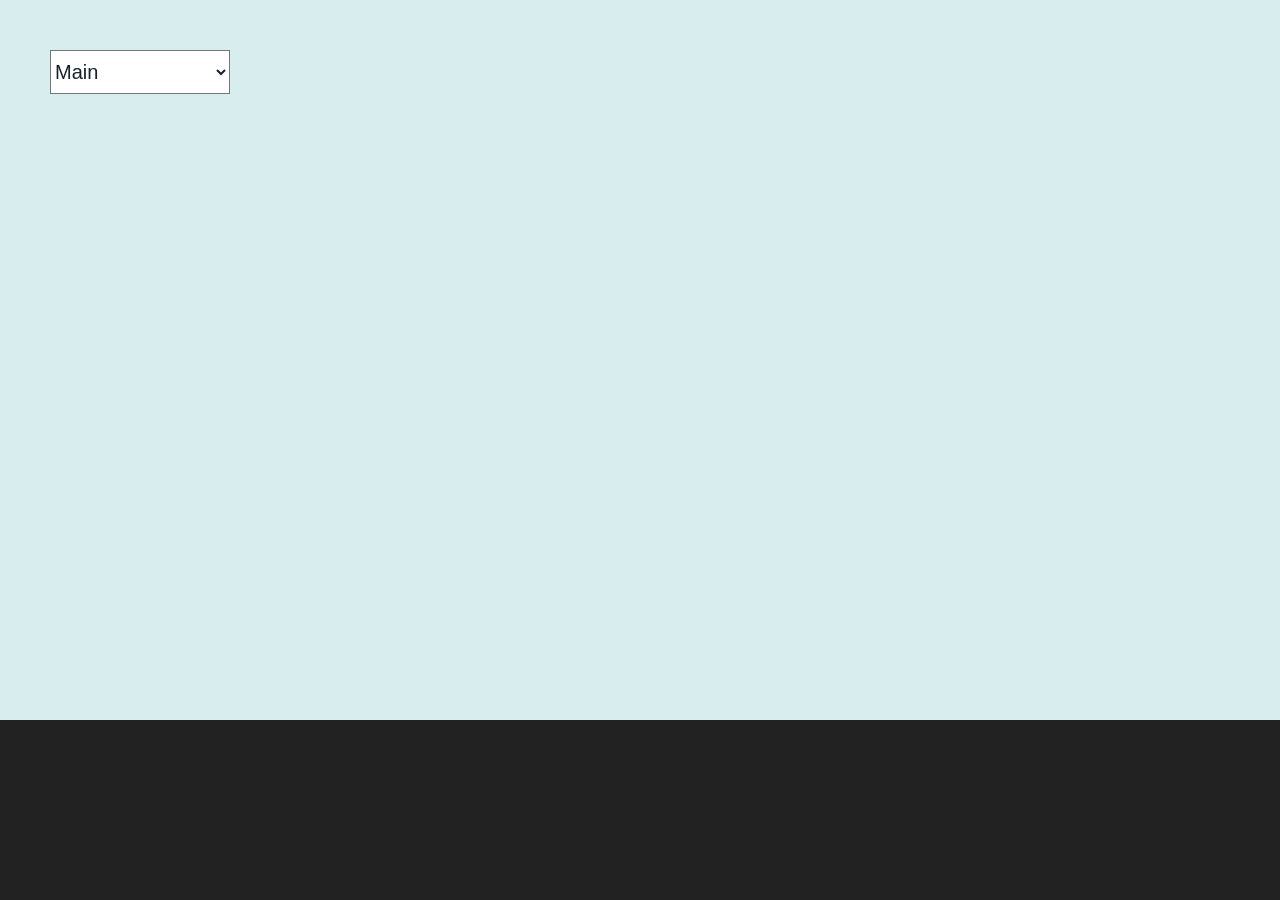
==== commit ab3ba57c: "Add configurable dropdown navigation" ====
--- a/runtime/index.html
+++ b/runtime/index.html
@@ -10,7 +10,7 @@
     name="viewport"
     content="width=device-width, initial-scale=1.0">
 
-<title>Glenmark_Modern_HMI_Demo</title>
+<title>MyVirtualHMI</title>
 
 <style>
 
@@ -148,7 +148,7 @@
 <script>
 
 const project =
-    {"name":"Glenmark_Modern_HMI_Demo","canvas":{"width":1280,"height":720},"opc":{"endpoint":"opc.tcp://10.200.200.45:4840","policy":"Basic256Sha256","mode":"SignAndEncrypt","username":"admin"},"screens":[{"name":"Main","objects":[{"id":"obj_demo_0001","type":"panel","name":"bg","text":"","trueText":"RUNNING","falseText":"STOPPED","trueColor":"#2e9d58","falseColor":"#c83b3b","animateColor":false,"animateVisibility":false,"animateBlink":false,"blinkSpeed":0.8,"blinkOpacity":0.2,"x":0,"y":0,"w":1280,"h":720,"z":1,"fontSize":18,"bg":"#eef1f3","fg":"#17212b","node":"","binding":"none","dataType":"BOOL","buttonMode":"toggle","writeValue":"true","min":0,"max":100,"units":"","navTarget":""},{"id":"obj_demo_0002","type":"panel","name":"header","text":"","trueText":"RUNNING","falseText":"STOPPED","trueColor":"#2e9d58","falseColor":"#c83b3b","animateColor":false,"animateVisibility":false,"animateBlink":false,"blinkSpeed":0.8,"blinkOpacity":0.2,"x":0,"y":0,"w":1280,"h":64,"z":2,"fontSize":18,"bg":"#263746","fg":"#17212b","node":"","binding":"none","dataType":"BOOL","buttonMode":"toggle","writeValue":"true","min":0,"max":100,"units":"","navTarget":""},{"id":"obj_demo_0004","type":"panel","name":"footer","text":"","trueText":"RUNNING","falseText":"STOPPED","trueColor":"#2e9d58","falseColor":"#c83b3b","animateColor":false,"animateVisibility":false,"animateBlink":false,"blinkSpeed":0.8,"blinkOpacity":0.2,"x":0,"y":640,"w":1280,"h":80,"z":2,"fontSize":18,"bg":"#263746","fg":"#17212b","node":"","binding":"none","dataType":"BOOL","buttonMode":"toggle","writeValue":"true","min":0,"max":100,"units":"","navTarget":""},{"id":"obj_demo_0012","type":"panel","name":"statusCard","text":"","trueText":"RUNNING","falseText":"STOPPED","trueColor":"#2e9d58","falseColor":"#c83b3b","animateColor":false,"animateVisibility":false,"animateBlink":false,"blinkSpeed":0.8,"blinkOpacity":0.2,"x":24,"y":118,"w":360,"h":220,"z":2,"fontSize":18,"bg":"#ffffff","fg":"#17212b","node":"","binding":"none","dataType":"BOOL","buttonMode":"toggle","writeValue":"true","min":0,"max":100,"units":"","navTarget":""},{"id":"obj_demo_0013","type":"panel","name":"flowCard","text":"","trueText":"RUNNING","falseText":"STOPPED","trueColor":"#2e9d58","falseColor":"#c83b3b","animateColor":false,"animateVisibility":false,"animateBlink":false,"blinkSpeed":0.8,"blinkOpacity":0.2,"x":414,"y":118,"w":448,"h":220,"z":2,"fontSize":18,"bg":"#ffffff","fg":"#17212b","node":"","binding":"none","dataType":"BOOL","buttonMode":"toggle","writeValue":"true","min":0,"max":100,"units":"","navTarget":""},{"id":"obj_demo_0014","type":"panel","name":"prodCard","text":"","trueText":"RUNNING","falseText":"STOPPED","trueColor":"#2e9d58","falseColor":"#c83b3b","animateColor":false,"animateVisibility":false,"animateBlink":false,"blinkSpeed":0.8,"blinkOpacity":0.2,"x":892,"y":118,"w":364,"h":220,"z":2,"fontSize":18,"bg":"#ffffff","fg":"#17212b","node":"","binding":"none","dataType":"BOOL","buttonMode":"toggle","writeValue":"true","min":0,"max":100,"units":"","navTarget":""},{"id":"obj_demo_0042","type":"panel","name":"controlsCard","text":"","trueText":"RUNNING","falseText":"STOPPED","trueColor":"#2e9d58","falseColor":"#c83b3b","animateColor":false,"animateVisibility":false,"animateBlink":false,"blinkSpeed":0.8,"blinkOpacity":0.2,"x":24,"y":364,"w":516,"h":250,"z":2,"fontSize":18,"bg":"#ffffff","fg":"#17212b","node":"","binding":"none","dataType":"BOOL","buttonMode":"toggle","writeValue":"true","min":0,"max":100,"units":"","navTarget":""},{"id":"obj_demo_0050","type":"panel","name":"readyCard","text":"","trueText":"RUNNING","falseText":"STOPPED","trueColor":"#2e9d58","falseColor":"#c83b3b","animateColor":false,"animateVisibility":false,"animateBlink":false,"blinkSpeed":0.8,"blinkOpacity":0.2,"x":566,"y":364,"w":690,"h":250,"z":2,"fontSize":18,"bg":"#ffffff","fg":"#17212b","node":"","binding":"none","dataType":"BOOL","buttonMode":"toggle","writeValue":"true","min":0,"max":100,"units":"","navTarget":""},{"id":"obj_demo_0003","type":"label","name":"title","text":"GLENMARK PACKAGING SYSTEM","trueText":"RUNNING","falseText":"STOPPED","trueColor":"#2e9d58","falseColor":"#c83b3b","animateColor":false,"animateVisibility":false,"animateBlink":false,"blinkSpeed":0.8,"blinkOpacity":0.2,"x":28,"y":14,"w":430,"h":36,"z":3,"fontSize":24,"bg":"#263746","fg":"#ffffff","node":"","binding":"none","dataType":"BOOL","buttonMode":"toggle","writeValue":"true","min":0,"max":100,"units":"","navTarget":""},{"id":"obj_demo_0010","type":"label","name":"pageTitle","text":"MACHINE OVERVIEW","trueText":"RUNNING","falseText":"STOPPED","trueColor":"#2e9d58","falseColor":"#c83b3b","animateColor":false,"animateVisibility":false,"animateBlink":false,"blinkSpeed":0.8,"blinkOpacity":0.2,"x":466,"y":17,"w":270,"h":30,"z":3,"fontSize":16,"bg":"#263746","fg":"#d8e0e6","node":"","binding":"none","dataType":"BOOL","buttonMode":"toggle","writeValue":"true","min":0,"max":100,"units":"","navTarget":""},{"id":"obj_demo_0015","type":"label","name":"statusHdr","text":"MACHINE STATUS","trueText":"RUNNING","falseText":"STOPPED","trueColor":"#2e9d58","falseColor":"#c83b3b","animateColor":false,"animateVisibility":false,"animateBlink":false,"blinkSpeed":0.8,"blinkOpacity":0.2,"x":44,"y":132,"w":220,"h":28,"z":3,"fontSize":14,"bg":"#ffffff","fg":"#6b7780","node":"","binding":"none","dataType":"BOOL","buttonMode":"toggle","writeValue":"true","min":0,"max":100,"units":"","navTarget":""},{"id":"obj_demo_0017","type":"label","name":"modeLbl","text":"Mode","trueText":"RUNNING","falseText":"STOPPED","trueColor":"#2e9d58","falseColor":"#c83b3b","animateColor":false,"animateVisibility":false,"animateBlink":false,"blinkSpeed":0.8,"blinkOpacity":0.2,"x":44,"y":240,"w":100,"h":28,"z":3,"fontSize":14,"bg":"#ffffff","fg":"#6b7780","node":"","binding":"none","dataType":"BOOL","buttonMode":"toggle","writeValue":"true","min":0,"max":100,"units":"","navTarget":""},{"id":"obj_demo_0018","type":"label","name":"modeVal","text":"AUTOMATIC","trueText":"RUNNING","falseText":"STOPPED","trueColor":"#2e9d58","falseColor":"#c83b3b","animateColor":false,"animateVisibility":false,"animateBlink":false,"blinkSpeed":0.8,"blinkOpacity":0.2,"x":182,"y":240,"w":150,"h":28,"z":3,"fontSize":17,"bg":"#ffffff","fg":"#17212b","node":"","binding":"none","dataType":"BOOL","buttonMode":"toggle","writeValue":"true","min":0,"max":100,"units":"","navTarget":""},{"id":"obj_demo_0019","type":"label","name":"recipeLbl","text":"Recipe","trueText":"RUNNING","falseText":"STOPPED","trueColor":"#2e9d58","falseColor":"#c83b3b","animateColor":false,"animateVisibility":false,"animateBlink":false,"blinkSpeed":0.8,"blinkOpacity":0.2,"x":44,"y":278,"w":100,"h":28,"z":3,"fontSize":14,"bg":"#ffffff","fg":"#6b7780","node":"","binding":"none","dataType":"BOOL","buttonMode":"toggle","writeValue":"true","min":0,"max":100,"units":"","navTarget":""},{"id":"obj_demo_0020","type":"label","name":"recipeVal","text":"PRODUCT A","trueText":"RUNNING","falseText":"STOPPED","trueColor":"#2e9d58","falseColor":"#c83b3b","animateColor":false,"animateVisibility":false,"animateBlink":false,"blinkSpeed":0.8,"blinkOpacity":0.2,"x":182,"y":278,"w":150,"h":28,"z":3,"fontSize":17,"bg":"#ffffff","fg":"#17212b","node":"","binding":"none","dataType":"BOOL","buttonMode":"toggle","writeValue":"true","min":0,"max":100,"units":"","navTarget":""},{"id":"obj_demo_0021","type":"label","name":"flowHdr","text":"PROCESS FLOW","trueText":"RUNNING","falseText":"STOPPED","trueColor":"#2e9d58","falseColor":"#c83b3b","animateColor":false,"animateVisibility":false,"animateBlink":false,"blinkSpeed":0.8,"blinkOpacity":0.2,"x":434,"y":132,"w":220,"h":28,"z":3,"fontSize":14,"bg":"#ffffff","fg":"#6b7780","node":"","binding":"none","dataType":"BOOL","buttonMode":"toggle","writeValue":"true","min":0,"max":100,"units":"","navTarget":""},{"id":"obj_demo_0022","type":"label","name":"prodHdr","text":"PRODUCTION","trueText":"RUNNING","falseText":"STOPPED","trueColor":"#2e9d58","falseColor":"#c83b3b","animateColor":false,"animateVisibility":false,"animateBlink":false,"blinkSpeed":0.8,"blinkOpacity":0.2,"x":912,"y":132,"w":220,"h":28,"z":3,"fontSize":14,"bg":"#ffffff","fg":"#6b7780","node":"","binding":"none","dataType":"BOOL","buttonMode":"toggle","writeValue":"true","min":0,"max":100,"units":"","navTarget":""},{"id":"obj_demo_0023","type":"panel","name":"FEEDER_box","text":"","trueText":"RUNNING","falseText":"STOPPED","trueColor":"#2e9d58","falseColor":"#c83b3b","animateColor":false,"animateVisibility":false,"animateBlink":false,"blinkSpeed":0.8,"blinkOpacity":0.2,"x":438,"y":170,"w":88,"h":88,"z":3,"fontSize":18,"bg":"#f7f9fa","fg":"#17212b","node":"","binding":"none","dataType":"BOOL","buttonMode":"toggle","writeValue":"true","min":0,"max":100,"units":"","navTarget":""},{"id":"obj_demo_0026","type":"panel","name":"CONVEYOR_box","text":"","trueText":"RUNNING","falseText":"STOPPED","trueColor":"#2e9d58","falseColor":"#c83b3b","animateColor":false,"animateVisibility":false,"animateBlink":false,"blinkSpeed":0.8,"blinkOpacity":0.2,"x":540,"y":170,"w":88,"h":88,"z":3,"fontSize":18,"bg":"#f7f9fa","fg":"#17212b","node":"","binding":"none","dataType":"BOOL","buttonMode":"toggle","writeValue":"true","min":0,"max":100,"units":"","navTarget":""},{"id":"obj_demo_0029","type":"panel","name":"PROCESS_box","text":"","trueText":"RUNNING","falseText":"STOPPED","trueColor":"#2e9d58","falseColor":"#c83b3b","animateColor":false,"animateVisibility":false,"animateBlink":false,"blinkSpeed":0.8,"blinkOpacity":0.2,"x":642,"y":170,"w":88,"h":88,"z":3,"fontSize":18,"bg":"#f7f9fa","fg":"#17212b","node":"","binding":"none","dataType":"BOOL","buttonMode":"toggle","writeValue":"true","min":0,"max":100,"units":"","navTarget":""},{"id":"obj_demo_0032","type":"panel","name":"OUTFEED_box","text":"","trueText":"RUNNING","falseText":"STOPPED","trueColor":"#2e9d58","falseColor":"#c83b3b","animateColor":false,"animateVisibility":false,"animateBlink":false,"blinkSpeed":0.8,"blinkOpacity":0.2,"x":744,"y":170,"w":88,"h":88,"z":3,"fontSize":18,"bg":"#f7f9fa","fg":"#17212b","node":"","binding":"none","dataType":"BOOL","buttonMode":"toggle","writeValue":"true","min":0,"max":100,"units":"","navTarget":""},{"id":"obj_demo_0035","type":"label","name":"flowText","text":"Feeder  →  Conveyor  →  Process  →  Outfeed","trueText":"RUNNING","falseText":"STOPPED","trueColor":"#2e9d58","falseColor":"#c83b3b","animateColor":false,"animateVisibility":false,"animateBlink":false,"blinkSpeed":0.8,"blinkOpacity":0.2,"x":444,"y":278,"w":390,"h":30,"z":3,"fontSize":13,"bg":"#ffffff","fg":"#6b7780","node":"","binding":"none","dataType":"BOOL","buttonMode":"toggle","writeValue":"true","min":0,"max":100,"units":"","navTarget":""},{"id":"obj_demo_0036","type":"label","name":"Speed_lbl","text":"Speed","trueText":"RUNNING","falseText":"STOPPED","trueColor":"#2e9d58","falseColor":"#c83b3b","animateColor":false,"animateVisibility":false,"animateBlink":false,"blinkSpeed":0.8,"blinkOpacity":0.2,"x":912,"y":176,"w":130,"h":28,"z":3,"fontSize":14,"bg":"#ffffff","fg":"#6b7780","node":"","binding":"none","dataType":"BOOL","buttonMode":"toggle","writeValue":"true","min":0,"max":100,"units":"","navTarget":""},{"id":"obj_demo_0038","type":"label","name":"Good Count_lbl","text":"Good Count","trueText":"RUNNING","falseText":"STOPPED","trueColor":"#2e9d58","falseColor":"#c83b3b","animateColor":false,"animateVisibility":false,"animateBlink":false,"blinkSpeed":0.8,"blinkOpacity":0.2,"x":912,"y":230,"w":130,"h":28,"z":3,"fontSize":14,"bg":"#ffffff","fg":"#6b7780","node":"","binding":"none","dataType":"BOOL","buttonMode":"toggle","writeValue":"true","min":0,"max":100,"units":"","navTarget":""},{"id":"obj_demo_0040","type":"label","name":"Target_lbl","text":"Target","trueText":"RUNNING","falseText":"STOPPED","trueColor":"#2e9d58","falseColor":"#c83b3b","animateColor":false,"animateVisibility":false,"animateBlink":false,"blinkSpeed":0.8,"blinkOpacity":0.2,"x":912,"y":284,"w":130,"h":28,"z":3,"fontSize":14,"bg":"#ffffff","fg":"#6b7780","node":"","binding":"none","dataType":"BOOL","buttonMode":"toggle","writeValue":"true","min":0,"max":100,"units":"","navTarget":""},{"id":"obj_demo_0043","type":"label","name":"controlsHdr","text":"MACHINE CONTROLS","trueText":"RUNNING","falseText":"STOPPED","trueColor":"#2e9d58","falseColor":"#c83b3b","animateColor":false,"animateVisibility":false,"animateBlink":false,"blinkSpeed":0.8,"blinkOpacity":0.2,"x":44,"y":378,"w":240,"h":28,"z":3,"fontSize":14,"bg":"#ffffff","fg":"#6b7780","node":"","binding":"none","dataType":"BOOL","buttonMode":"toggle","writeValue":"true","min":0,"max":100,"units":"","navTarget":""},{"id":"obj_demo_0051","type":"label","name":"readyHdr","text":"SYSTEM READINESS","trueText":"RUNNING","falseText":"STOPPED","trueColor":"#2e9d58","falseColor":"#c83b3b","animateColor":false,"animateVisibility":false,"animateBlink":false,"blinkSpeed":0.8,"blinkOpacity":0.2,"x":586,"y":378,"w":240,"h":28,"z":3,"fontSize":14,"bg":"#ffffff","fg":"#6b7780","node":"","binding":"none","dataType":"BOOL","buttonMode":"toggle","writeValue":"true","min":0,"max":100,"units":"","navTarget":""},{"id":"obj_demo_0005","type":"nav","name":"nav_Main","text":"OVERVIEW","trueText":"RUNNING","falseText":"STOPPED","trueColor":"#2e9d58","falseColor":"#c83b3b","animateColor":false,"animateVisibility":false,"animateBlink":false,"blinkSpeed":0.8,"blinkOpacity":0.2,"x":26,"y":654,"w":160,"h":48,"z":4,"fontSize":15,"bg":"#2878b8","fg":"#ffffff","node":"","binding":"none","dataType":"BOOL","buttonMode":"toggle","writeValue":"true","min":0,"max":100,"units":"","navTarget":"Main"},{"id":"obj_demo_0006","type":"nav","name":"nav_Manual","text":"MANUAL","trueText":"RUNNING","falseText":"STOPPED","trueColor":"#2e9d58","falseColor":"#c83b3b","animateColor":false,"animateVisibility":false,"animateBlink":false,"blinkSpeed":0.8,"blinkOpacity":0.2,"x":206,"y":654,"w":160,"h":48,"z":4,"fontSize":15,"bg":"#344957","fg":"#ffffff","node":"","binding":"none","dataType":"BOOL","buttonMode":"toggle","writeValue":"true","min":0,"max":100,"units":"","navTarget":"Manual"},{"id":"obj_demo_0007","type":"nav","name":"nav_Alarms","text":"ALARMS","trueText":"RUNNING","falseText":"STOPPED","trueColor":"#2e9d58","falseColor":"#c83b3b","animateColor":false,"animateVisibility":false,"animateBlink":false,"blinkSpeed":0.8,"blinkOpacity":0.2,"x":386,"y":654,"w":160,"h":48,"z":4,"fontSize":15,"bg":"#344957","fg":"#ffffff","node":"","binding":"none","dataType":"BOOL","buttonMode":"toggle","writeValue":"true","min":0,"max":100,"units":"","navTarget":"Alarms"},{"id":"obj_demo_0008","type":"nav","name":"nav_Trends","text":"TRENDS","trueText":"RUNNING","falseText":"STOPPED","trueColor":"#2e9d58","falseColor":"#c83b3b","animateColor":false,"animateVisibility":false,"animateBlink":false,"blinkSpeed":0.8,"blinkOpacity":0.2,"x":566,"y":654,"w":160,"h":48,"z":4,"fontSize":15,"bg":"#344957","fg":"#ffffff","node":"","binding":"none","dataType":"BOOL","buttonMode":"toggle","writeValue":"true","min":0,"max":100,"units":"","navTarget":"Trends"},{"id":"obj_demo_0009","type":"nav","name":"nav_Setup","text":"SETUP","trueText":"RUNNING","falseText":"STOPPED","trueColor":"#2e9d58","falseColor":"#c83b3b","animateColor":false,"animateVisibility":false,"animateBlink":false,"blinkSpeed":0.8,"blinkOpacity":0.2,"x":746,"y":654,"w":160,"h":48,"z":4,"fontSize":15,"bg":"#344957","fg":"#ffffff","node":"","binding":"none","dataType":"BOOL","buttonMode":"toggle","writeValue":"true","min":0,"max":100,"units":"","navTarget":"Setup"},{"id":"obj_demo_0011","type":"status","name":"plcStatus","text":"PLC CONNECTED","trueText":"RUNNING","falseText":"STOPPED","trueColor":"#2e9d58","falseColor":"#c83b3b","animateColor":false,"animateVisibility":false,"animateBlink":false,"blinkSpeed":0.8,"blinkOpacity":0.2,"x":1015,"y":12,"w":225,"h":40,"z":4,"fontSize":16,"bg":"#2e9d58","fg":"#ffffff","node":"","binding":"none","dataType":"BOOL","buttonMode":"toggle","writeValue":"true","min":0,"max":100,"units":"","navTarget":""},{"id":"obj_demo_0016","type":"status","name":"machineState","text":"RUNNING","trueText":"RUNNING","falseText":"STOPPED","trueColor":"#2e9d58","falseColor":"#c83b3b","animateColor":false,"animateVisibility":false,"animateBlink":false,"blinkSpeed":0.8,"blinkOpacity":0.2,"x":44,"y":170,"w":200,"h":48,"z":4,"fontSize":18,"bg":"#2e9d58","fg":"#ffffff","node":"","binding":"none","dataType":"BOOL","buttonMode":"toggle","writeValue":"true","min":0,"max":100,"units":"","navTarget":""},{"id":"obj_demo_0024","type":"lamp","name":"FEEDER_lamp","text":"","trueText":"RUNNING","falseText":"STOPPED","trueColor":"#2e9d58","falseColor":"#c83b3b","animateColor":false,"animateVisibility":false,"animateBlink":false,"blinkSpeed":0.8,"blinkOpacity":0.2,"x":467,"y":183,"w":30,"h":30,"z":4,"fontSize":18,"bg":"#2e9d58","fg":"#17212b","node":"","binding":"none","dataType":"BOOL","buttonMode":"toggle","writeValue":"true","min":0,"max":100,"units":"","navTarget":""},{"id":"obj_demo_0025","type":"label","name":"FEEDER_lbl","text":"FEEDER","trueText":"RUNNING","falseText":"STOPPED","trueColor":"#2e9d58","falseColor":"#c83b3b","animateColor":false,"animateVisibility":false,"animateBlink":false,"blinkSpeed":0.8,"blinkOpacity":0.2,"x":442,"y":223,"w":80,"h":24,"z":4,"fontSize":12,"bg":"#f7f9fa","fg":"#263746","node":"","binding":"none","dataType":"BOOL","buttonMode":"toggle","writeValue":"true","min":0,"max":100,"units":"","navTarget":""},{"id":"obj_demo_0027","type":"lamp","name":"CONVEYOR_lamp","text":"","trueText":"RUNNING","falseText":"STOPPED","trueColor":"#2e9d58","falseColor":"#c83b3b","animateColor":false,"animateVisibility":false,"animateBlink":false,"blinkSpeed":0.8,"blinkOpacity":0.2,"x":569,"y":183,"w":30,"h":30,"z":4,"fontSize":18,"bg":"#2e9d58","fg":"#17212b","node":"","binding":"none","dataType":"BOOL","buttonMode":"toggle","writeValue":"true","min":0,"max":100,"units":"","navTarget":""},{"id":"obj_demo_0028","type":"label","name":"CONVEYOR_lbl","text":"CONVEYOR","trueText":"RUNNING","falseText":"STOPPED","trueColor":"#2e9d58","falseColor":"#c83b3b","animateColor":false,"animateVisibility":false,"animateBlink":false,"blinkSpeed":0.8,"blinkOpacity":0.2,"x":544,"y":223,"w":80,"h":24,"z":4,"fontSize":12,"bg":"#f7f9fa","fg":"#263746","node":"","binding":"none","dataType":"BOOL","buttonMode":"toggle","writeValue":"true","min":0,"max":100,"units":"","navTarget":""},{"id":"obj_demo_0030","type":"lamp","name":"PROCESS_lamp","text":"","trueText":"RUNNING","falseText":"STOPPED","trueColor":"#2e9d58","falseColor":"#c83b3b","animateColor":false,"animateVisibility":false,"animateBlink":false,"blinkSpeed":0.8,"blinkOpacity":0.2,"x":671,"y":183,"w":30,"h":30,"z":4,"fontSize":18,"bg":"#2e9d58","fg":"#17212b","node":"","binding":"none","dataType":"BOOL","buttonMode":"toggle","writeValue":"true","min":0,"max":100,"units":"","navTarget":""},{"id":"obj_demo_0031","type":"label","name":"PROCESS_lbl","text":"PROCESS","trueText":"RUNNING","falseText":"STOPPED","trueColor":"#2e9d58","falseColor":"#c83b3b","animateColor":false,"animateVisibility":false,"animateBlink":false,"blinkSpeed":0.8,"blinkOpacity":0.2,"x":646,"y":223,"w":80,"h":24,"z":4,"fontSize":12,"bg":"#f7f9fa","fg":"#263746","node":"","binding":"none","dataType":"BOOL","buttonMode":"toggle","writeValue":"true","min":0,"max":100,"units":"","navTarget":""},{"id":"obj_demo_0033","type":"lamp","name":"OUTFEED_lamp","text":"","trueText":"RUNNING","falseText":"STOPPED","trueColor":"#2e9d58","falseColor":"#c83b3b","animateColor":false,"animateVisibility":false,"animateBlink":false,"blinkSpeed":0.8,"blinkOpacity":0.2,"x":773,"y":183,"w":30,"h":30,"z":4,"fontSize":18,"bg":"#7f8b94","fg":"#17212b","node":"","binding":"none","dataType":"BOOL","buttonMode":"toggle","writeValue":"true","min":0,"max":100,"units":"","navTarget":""},{"id":"obj_demo_0034","type":"label","name":"OUTFEED_lbl","text":"OUTFEED","trueText":"RUNNING","falseText":"STOPPED","trueColor":"#2e9d58","falseColor":"#c83b3b","animateColor":false,"animateVisibility":false,"animateBlink":false,"blinkSpeed":0.8,"blinkOpacity":0.2,"x":748,"y":223,"w":80,"h":24,"z":4,"fontSize":12,"bg":"#f7f9fa","fg":"#263746","node":"","binding":"none","dataType":"BOOL","buttonMode":"toggle","writeValue":"true","min":0,"max":100,"units":"","navTarget":""},{"id":"obj_demo_0037","type":"num","name":"Speed_val","text":"120","trueText":"RUNNING","falseText":"STOPPED","trueColor":"#2e9d58","falseColor":"#c83b3b","animateColor":false,"animateVisibility":false,"animateBlink":false,"blinkSpeed":0.8,"blinkOpacity":0.2,"x":1070,"y":170,"w":150,"h":44,"z":4,"fontSize":22,"bg":"#f5f7f8","fg":"#17212b","node":"","binding":"none","dataType":"BOOL","buttonMode":"toggle","writeValue":"true","min":0,"max":100,"units":"pcs/min","navTarget":""},{"id":"obj_demo_0039","type":"num","name":"Good Count_val","text":"2457","trueText":"RUNNING","falseText":"STOPPED","trueColor":"#2e9d58","falseColor":"#c83b3b","animateColor":false,"animateVisibility":false,"animateBlink":false,"blinkSpeed":0.8,"blinkOpacity":0.2,"x":1070,"y":224,"w":150,"h":44,"z":4,"fontSize":22,"bg":"#f5f7f8","fg":"#17212b","node":"","binding":"none","dataType":"BOOL","buttonMode":"toggle","writeValue":"true","min":0,"max":100,"units":"","navTarget":""},{"id":"obj_demo_0041","type":"num","name":"Target_val","text":"2500","trueText":"RUNNING","falseText":"STOPPED","trueColor":"#2e9d58","falseColor":"#c83b3b","animateColor":false,"animateVisibility":false,"animateBlink":false,"blinkSpeed":0.8,"blinkOpacity":0.2,"x":1070,"y":278,"w":150,"h":44,"z":4,"fontSize":22,"bg":"#f5f7f8","fg":"#17212b","node":"","binding":"none","dataType":"BOOL","buttonMode":"toggle","writeValue":"true","min":0,"max":100,"units":"","navTarget":""},{"id":"obj_demo_0044","type":"button","name":"start","text":"START","trueText":"RUNNING","falseText":"STOPPED","trueColor":"#2e9d58","falseColor":"#c83b3b","animateColor":false,"animateVisibility":false,"animateBlink":false,"blinkSpeed":0.8,"blinkOpacity":0.2,"x":48,"y":428,"w":140,"h":58,"z":4,"fontSize":18,"bg":"#2e9d58","fg":"#ffffff","node":"","binding":"none","dataType":"BOOL","buttonMode":"toggle","writeValue":"true","min":0,"max":100,"units":"","navTarget":""},{"id":"obj_demo_0045","type":"button","name":"stop","text":"STOP","trueText":"RUNNING","falseText":"STOPPED","trueColor":"#2e9d58","falseColor":"#c83b3b","animateColor":false,"animateVisibility":false,"animateBlink":false,"blinkSpeed":0.8,"blinkOpacity":0.2,"x":208,"y":428,"w":140,"h":58,"z":4,"fontSize":18,"bg":"#c83b3b","fg":"#ffffff","node":"","binding":"none","dataType":"BOOL","buttonMode":"toggle","writeValue":"true","min":0,"max":100,"units":"","navTarget":""},{"id":"obj_demo_0046","type":"button","name":"reset","text":"RESET","trueText":"RUNNING","falseText":"STOPPED","trueColor":"#2e9d58","falseColor":"#c83b3b","animateColor":false,"animateVisibility":false,"animateBlink":false,"blinkSpeed":0.8,"blinkOpacity":0.2,"x":368,"y":428,"w":140,"h":58,"z":4,"fontSize":18,"bg":"#d6dde2","fg":"#17212b","node":"","binding":"none","dataType":"BOOL","buttonMode":"toggle","writeValue":"true","min":0,"max":100,"units":"","navTarget":""},{"id":"obj_demo_0047","type":"button","name":"manual","text":"MANUAL","trueText":"RUNNING","falseText":"STOPPED","trueColor":"#2e9d58","falseColor":"#c83b3b","animateColor":false,"animateVisibility":false,"animateBlink":false,"blinkSpeed":0.8,"blinkOpacity":0.2,"x":48,"y":508,"w":140,"h":58,"z":4,"fontSize":18,"bg":"#d6dde2","fg":"#17212b","node":"","binding":"none","dataType":"BOOL","buttonMode":"toggle","writeValue":"true","min":0,"max":100,"units":"","navTarget":""},{"id":"obj_demo_0048","type":"button","name":"auto","text":"AUTO","trueText":"RUNNING","falseText":"STOPPED","trueColor":"#2e9d58","falseColor":"#c83b3b","animateColor":false,"animateVisibility":false,"animateBlink":false,"blinkSpeed":0.8,"blinkOpacity":0.2,"x":208,"y":508,"w":140,"h":58,"z":4,"fontSize":18,"bg":"#2878b8","fg":"#ffffff","node":"","binding":"none","dataType":"BOOL","buttonMode":"toggle","writeValue":"true","min":0,"max":100,"units":"","navTarget":""},{"id":"obj_demo_0049","type":"button","name":"home","text":"HOME AXES","trueText":"RUNNING","falseText":"STOPPED","trueColor":"#2e9d58","falseColor":"#c83b3b","animateColor":false,"animateVisibility":false,"animateBlink":false,"blinkSpeed":0.8,"blinkOpacity":0.2,"x":368,"y":508,"w":140,"h":58,"z":4,"fontSize":18,"bg":"#d6dde2","fg":"#17212b","node":"","binding":"none","dataType":"BOOL","buttonMode":"toggle","writeValue":"true","min":0,"max":100,"units":"","navTarget":""},{"id":"obj_demo_0052","type":"lamp","name":"Safety Circuit_lamp","text":"","trueText":"RUNNING","falseText":"STOPPED","trueColor":"#2e9d58","falseColor":"#c83b3b","animateColor":false,"animateVisibility":false,"animateBlink":false,"blinkSpeed":0.8,"blinkOpacity":0.2,"x":590,"y":428,"w":24,"h":24,"z":4,"fontSize":18,"bg":"#2e9d58","fg":"#17212b","node":"","binding":"none","dataType":"BOOL","buttonMode":"toggle","writeValue":"true","min":0,"max":100,"units":"","navTarget":""},{"id":"obj_demo_0053","type":"label","name":"Safety Circuit_label","text":"Safety Circuit","trueText":"RUNNING","falseText":"STOPPED","trueColor":"#2e9d58","falseColor":"#c83b3b","animateColor":false,"animateVisibility":false,"animateBlink":false,"blinkSpeed":0.8,"blinkOpacity":0.2,"x":626,"y":424,"w":230,"h":32,"z":4,"fontSize":15,"bg":"#ffffff","fg":"#17212b","node":"","binding":"none","dataType":"BOOL","buttonMode":"toggle","writeValue":"true","min":0,"max":100,"units":"","navTarget":""},{"id":"obj_demo_0054","type":"lamp","name":"Servo System_lamp","text":"","trueText":"RUNNING","falseText":"STOPPED","trueColor":"#2e9d58","falseColor":"#c83b3b","animateColor":false,"animateVisibility":false,"animateBlink":false,"blinkSpeed":0.8,"blinkOpacity":0.2,"x":590,"y":466,"w":24,"h":24,"z":4,"fontSize":18,"bg":"#2e9d58","fg":"#17212b","node":"","binding":"none","dataType":"BOOL","buttonMode":"toggle","writeValue":"true","min":0,"max":100,"units":"","navTarget":""},{"id":"obj_demo_0055","type":"label","name":"Servo System_label","text":"Servo System","trueText":"RUNNING","falseText":"STOPPED","trueColor":"#2e9d58","falseColor":"#c83b3b","animateColor":false,"animateVisibility":false,"animateBlink":false,"blinkSpeed":0.8,"blinkOpacity":0.2,"x":626,"y":462,"w":230,"h":32,"z":4,"fontSize":15,"bg":"#ffffff","fg":"#17212b","node":"","binding":"none","dataType":"BOOL","buttonMode":"toggle","writeValue":"true","min":0,"max":100,"units":"","navTarget":""},{"id":"obj_demo_0056","type":"lamp","name":"Air Pressure_lamp","text":"","trueText":"RUNNING","falseText":"STOPPED","trueColor":"#2e9d58","falseColor":"#c83b3b","animateColor":false,"animateVisibility":false,"animateBlink":false,"blinkSpeed":0.8,"blinkOpacity":0.2,"x":590,"y":504,"w":24,"h":24,"z":4,"fontSize":18,"bg":"#2e9d58","fg":"#17212b","node":"","binding":"none","dataType":"BOOL","buttonMode":"toggle","writeValue":"true","min":0,"max":100,"units":"","navTarget":""},{"id":"obj_demo_0057","type":"label","name":"Air Pressure_label","text":"Air Pressure","trueText":"RUNNING","falseText":"STOPPED","trueColor":"#2e9d58","falseColor":"#c83b3b","animateColor":false,"animateVisibility":false,"animateBlink":false,"blinkSpeed":0.8,"blinkOpacity":0.2,"x":626,"y":500,"w":230,"h":32,"z":4,"fontSize":15,"bg":"#ffffff","fg":"#17212b","node":"","binding":"none","dataType":"BOOL","buttonMode":"toggle","writeValue":"true","min":0,"max":100,"units":"","navTarget":""},{"id":"obj_demo_0058","type":"lamp","name":"Product Available_lamp","text":"","trueText":"RUNNING","falseText":"STOPPED","trueColor":"#2e9d58","falseColor":"#c83b3b","animateColor":false,"animateVisibility":false,"animateBlink":false,"blinkSpeed":0.8,"blinkOpacity":0.2,"x":590,"y":542,"w":24,"h":24,"z":4,"fontSize":18,"bg":"#2e9d58","fg":"#17212b","node":"","binding":"none","dataType":"BOOL","buttonMode":"toggle","writeValue":"true","min":0,"max":100,"units":"","navTarget":""},{"id":"obj_demo_0059","type":"label","name":"Product Available_label","text":"Product Available","trueText":"RUNNING","falseText":"STOPPED","trueColor":"#2e9d58","falseColor":"#c83b3b","animateColor":false,"animateVisibility":false,"animateBlink":false,"blinkSpeed":0.8,"blinkOpacity":0.2,"x":626,"y":538,"w":230,"h":32,"z":4,"fontSize":15,"bg":"#ffffff","fg":"#17212b","node":"","binding":"none","dataType":"BOOL","buttonMode":"toggle","writeValue":"true","min":0,"max":100,"units":"","navTarget":""},{"id":"obj_demo_0060","type":"lamp","name":"Downstream Ready_lamp","text":"","trueText":"RUNNING","falseText":"STOPPED","trueColor":"#2e9d58","falseColor":"#c83b3b","animateColor":false,"animateVisibility":false,"animateBlink":false,"blinkSpeed":0.8,"blinkOpacity":0.2,"x":590,"y":580,"w":24,"h":24,"z":4,"fontSize":18,"bg":"#e3ad22","fg":"#17212b","node":"","binding":"none","dataType":"BOOL","buttonMode":"toggle","writeValue":"true","min":0,"max":100,"units":"","navTarget":""},{"id":"obj_demo_0061","type":"label","name":"Downstream Ready_label","text":"Downstream Ready","trueText":"RUNNING","falseText":"STOPPED","trueColor":"#2e9d58","falseColor":"#c83b3b","animateColor":false,"animateVisibility":false,"animateBlink":false,"blinkSpeed":0.8,"blinkOpacity":0.2,"x":626,"y":576,"w":230,"h":32,"z":4,"fontSize":15,"bg":"#ffffff","fg":"#17212b","node":"","binding":"none","dataType":"BOOL","buttonMode":"toggle","writeValue":"true","min":0,"max":100,"units":"","navTarget":""},{"id":"obj_demo_0062","type":"alarm","name":"alarmBanner","text":"NO ACTIVE ALARMS","trueText":"RUNNING","falseText":"STOPPED","trueColor":"#2e9d58","falseColor":"#c83b3b","animateColor":false,"animateVisibility":false,"animateBlink":false,"blinkSpeed":0.8,"blinkOpacity":0.2,"x":914,"y":520,"w":300,"h":42,"z":4,"fontSize":14,"bg":"#e9eef1","fg":"#263746","node":"","binding":"none","dataType":"BOOL","buttonMode":"toggle","writeValue":"true","min":0,"max":100,"units":"","navTarget":""},{"id":"obj_6a6q94v2","type":"gauge","name":"gauge_63","text":"0","trueText":"RUNNING","falseText":"STOPPED","trueColor":"#2e9d58","falseColor":"#c83b3b","animateColor":false,"animateVisibility":false,"animateBlink":false,"blinkSpeed":0.8,"blinkOpacity":0.2,"x":930,"y":380,"w":120,"h":120,"z":13,"fontSize":20,"bg":"#ffffff","fg":"#17212b","node":"","binding":"none","dataType":"BOOL","buttonMode":"toggle","writeValue":"true","min":0,"max":100,"units":"","navTarget":""},{"id":"obj_tewy1nua","type":"gauge","name":"gauge_64","text":"0","trueText":"RUNNING","falseText":"STOPPED","trueColor":"#2e9d58","falseColor":"#c83b3b","animateColor":false,"animateVisibility":false,"animateBlink":false,"blinkSpeed":0.8,"blinkOpacity":0.2,"x":1080,"y":380,"w":120,"h":120,"z":14,"fontSize":20,"bg":"#ffffff","fg":"#17212b","node":"","binding":"none","dataType":"BOOL","buttonMode":"toggle","writeValue":"true","min":0,"max":100,"units":"","navTarget":""}]},{"name":"Manual","objects":[{"id":"obj_demo_0063","type":"panel","name":"bg","text":"","trueText":"RUNNING","falseText":"STOPPED","trueColor":"#2e9d58","falseColor":"#c83b3b","animateColor":false,"animateVisibility":false,"animateBlink":false,"blinkSpeed":0.8,"blinkOpacity":0.2,"x":0,"y":0,"w":1280,"h":720,"z":1,"fontSize":18,"bg":"#eef1f3","fg":"#17212b","node":"","binding":"none","dataType":"BOOL","buttonMode":"toggle","writeValue":"true","min":0,"max":100,"units":"","navTarget":""},{"id":"obj_demo_0064","type":"panel","name":"header","text":"","trueText":"RUNNING","falseText":"STOPPED","trueColor":"#2e9d58","falseColor":"#c83b3b","animateColor":false,"animateVisibility":false,"animateBlink":false,"blinkSpeed":0.8,"blinkOpacity":0.2,"x":0,"y":0,"w":1280,"h":64,"z":2,"fontSize":18,"bg":"#263746","fg":"#17212b","node":"","binding":"none","dataType":"BOOL","buttonMode":"toggle","writeValue":"true","min":0,"max":100,"units":"","navTarget":""},{"id":"obj_demo_0066","type":"panel","name":"footer","text":"","trueText":"RUNNING","falseText":"STOPPED","trueColor":"#2e9d58","falseColor":"#c83b3b","animateColor":false,"animateVisibility":false,"animateBlink":false,"blinkSpeed":0.8,"blinkOpacity":0.2,"x":0,"y":640,"w":1280,"h":80,"z":2,"fontSize":18,"bg":"#263746","fg":"#17212b","node":"","binding":"none","dataType":"BOOL","buttonMode":"toggle","writeValue":"true","min":0,"max":100,"units":"","navTarget":""},{"id":"obj_demo_0072","type":"panel","name":"FEEDER_card","text":"","trueText":"RUNNING","falseText":"STOPPED","trueColor":"#2e9d58","falseColor":"#c83b3b","animateColor":false,"animateVisibility":false,"animateBlink":false,"blinkSpeed":0.8,"blinkOpacity":0.2,"x":24,"y":112,"w":276,"h":430,"z":2,"fontSize":18,"bg":"#ffffff","fg":"#17212b","node":"","binding":"none","dataType":"BOOL","buttonMode":"toggle","writeValue":"true","min":0,"max":100,"units":"","navTarget":""},{"id":"obj_demo_0080","type":"panel","name":"CONVEYOR_card","text":"","trueText":"RUNNING","falseText":"STOPPED","trueColor":"#2e9d58","falseColor":"#c83b3b","animateColor":false,"animateVisibility":false,"animateBlink":false,"blinkSpeed":0.8,"blinkOpacity":0.2,"x":324,"y":112,"w":276,"h":430,"z":2,"fontSize":18,"bg":"#ffffff","fg":"#17212b","node":"","binding":"none","dataType":"BOOL","buttonMode":"toggle","writeValue":"true","min":0,"max":100,"units":"","navTarget":""},{"id":"obj_demo_0088","type":"panel","name":"PROCESS_card","text":"","trueText":"RUNNING","falseText":"STOPPED","trueColor":"#2e9d58","falseColor":"#c83b3b","animateColor":false,"animateVisibility":false,"animateBlink":false,"blinkSpeed":0.8,"blinkOpacity":0.2,"x":624,"y":112,"w":276,"h":430,"z":2,"fontSize":18,"bg":"#ffffff","fg":"#17212b","node":"","binding":"none","dataType":"BOOL","buttonMode":"toggle","writeValue":"true","min":0,"max":100,"units":"","navTarget":""},{"id":"obj_demo_0096","type":"panel","name":"OUTFEED_card","text":"","trueText":"RUNNING","falseText":"STOPPED","trueColor":"#2e9d58","falseColor":"#c83b3b","animateColor":false,"animateVisibility":false,"animateBlink":false,"blinkSpeed":0.8,"blinkOpacity":0.2,"x":924,"y":112,"w":276,"h":430,"z":2,"fontSize":18,"bg":"#ffffff","fg":"#17212b","node":"","binding":"none","dataType":"BOOL","buttonMode":"toggle","writeValue":"true","min":0,"max":100,"units":"","navTarget":""},{"id":"obj_demo_0065","type":"label","name":"title","text":"MANUAL CONTROLS","trueText":"RUNNING","falseText":"STOPPED","trueColor":"#2e9d58","falseColor":"#c83b3b","animateColor":false,"animateVisibility":false,"animateBlink":false,"blinkSpeed":0.8,"blinkOpacity":0.2,"x":28,"y":14,"w":430,"h":36,"z":3,"fontSize":24,"bg":"#263746","fg":"#ffffff","node":"","binding":"none","dataType":"BOOL","buttonMode":"toggle","writeValue":"true","min":0,"max":100,"units":"","navTarget":""},{"id":"obj_demo_0073","type":"label","name":"FEEDER_hdr","text":"FEEDER","trueText":"RUNNING","falseText":"STOPPED","trueColor":"#2e9d58","falseColor":"#c83b3b","animateColor":false,"animateVisibility":false,"animateBlink":false,"blinkSpeed":0.8,"blinkOpacity":0.2,"x":44,"y":130,"w":220,"h":28,"z":3,"fontSize":18,"bg":"#ffffff","fg":"#263746","node":"","binding":"none","dataType":"BOOL","buttonMode":"toggle","writeValue":"true","min":0,"max":100,"units":"","navTarget":""},{"id":"obj_demo_0078","type":"label","name":"FEEDER_sp","text":"Speed Setpoint","trueText":"RUNNING","falseText":"STOPPED","trueColor":"#2e9d58","falseColor":"#c83b3b","animateColor":false,"animateVisibility":false,"animateBlink":false,"blinkSpeed":0.8,"blinkOpacity":0.2,"x":44,"y":394,"w":120,"h":28,"z":3,"fontSize":13,"bg":"#ffffff","fg":"#6b7780","node":"","binding":"none","dataType":"BOOL","buttonMode":"toggle","writeValue":"true","min":0,"max":100,"units":"","navTarget":""},{"id":"obj_demo_0081","type":"label","name":"CONVEYOR_hdr","text":"CONVEYOR","trueText":"RUNNING","falseText":"STOPPED","trueColor":"#2e9d58","falseColor":"#c83b3b","animateColor":false,"animateVisibility":false,"animateBlink":false,"blinkSpeed":0.8,"blinkOpacity":0.2,"x":344,"y":130,"w":220,"h":28,"z":3,"fontSize":18,"bg":"#ffffff","fg":"#263746","node":"","binding":"none","dataType":"BOOL","buttonMode":"toggle","writeValue":"true","min":0,"max":100,"units":"","navTarget":""},{"id":"obj_demo_0086","type":"label","name":"CONVEYOR_sp","text":"Speed Setpoint","trueText":"RUNNING","falseText":"STOPPED","trueColor":"#2e9d58","falseColor":"#c83b3b","animateColor":false,"animateVisibility":false,"animateBlink":false,"blinkSpeed":0.8,"blinkOpacity":0.2,"x":344,"y":394,"w":120,"h":28,"z":3,"fontSize":13,"bg":"#ffffff","fg":"#6b7780","node":"","binding":"none","dataType":"BOOL","buttonMode":"toggle","writeValue":"true","min":0,"max":100,"units":"","navTarget":""},{"id":"obj_demo_0089","type":"label","name":"PROCESS_hdr","text":"PROCESS","trueText":"RUNNING","falseText":"STOPPED","trueColor":"#2e9d58","falseColor":"#c83b3b","animateColor":false,"animateVisibility":false,"animateBlink":false,"blinkSpeed":0.8,"blinkOpacity":0.2,"x":644,"y":130,"w":220,"h":28,"z":3,"fontSize":18,"bg":"#ffffff","fg":"#263746","node":"","binding":"none","dataType":"BOOL","buttonMode":"toggle","writeValue":"true","min":0,"max":100,"units":"","navTarget":""},{"id":"obj_demo_0094","type":"label","name":"PROCESS_sp","text":"Speed Setpoint","trueText":"RUNNING","falseText":"STOPPED","trueColor":"#2e9d58","falseColor":"#c83b3b","animateColor":false,"animateVisibility":false,"animateBlink":false,"blinkSpeed":0.8,"blinkOpacity":0.2,"x":644,"y":394,"w":120,"h":28,"z":3,"fontSize":13,"bg":"#ffffff","fg":"#6b7780","node":"","binding":"none","dataType":"BOOL","buttonMode":"toggle","writeValue":"true","min":0,"max":100,"units":"","navTarget":""},{"id":"obj_demo_0097","type":"label","name":"OUTFEED_hdr","text":"OUTFEED","trueText":"RUNNING","falseText":"STOPPED","trueColor":"#2e9d58","falseColor":"#c83b3b","animateColor":false,"animateVisibility":false,"animateBlink":false,"blinkSpeed":0.8,"blinkOpacity":0.2,"x":944,"y":130,"w":220,"h":28,"z":3,"fontSize":18,"bg":"#ffffff","fg":"#263746","node":"","binding":"none","dataType":"BOOL","buttonMode":"toggle","writeValue":"true","min":0,"max":100,"units":"","navTarget":""},{"id":"obj_demo_0102","type":"label","name":"OUTFEED_sp","text":"Speed Setpoint","trueText":"RUNNING","falseText":"STOPPED","trueColor":"#2e9d58","falseColor":"#c83b3b","animateColor":false,"animateVisibility":false,"animateBlink":false,"blinkSpeed":0.8,"blinkOpacity":0.2,"x":944,"y":394,"w":120,"h":28,"z":3,"fontSize":13,"bg":"#ffffff","fg":"#6b7780","node":"","binding":"none","dataType":"BOOL","buttonMode":"toggle","writeValue":"true","min":0,"max":100,"units":"","navTarget":""},{"id":"obj_demo_0067","type":"nav","name":"nav_Main","text":"OVERVIEW","trueText":"RUNNING","falseText":"STOPPED","trueColor":"#2e9d58","falseColor":"#c83b3b","animateColor":false,"animateVisibility":false,"animateBlink":false,"blinkSpeed":0.8,"blinkOpacity":0.2,"x":26,"y":654,"w":160,"h":48,"z":4,"fontSize":15,"bg":"#344957","fg":"#ffffff","node":"","binding":"none","dataType":"BOOL","buttonMode":"toggle","writeValue":"true","min":0,"max":100,"units":"","navTarget":"Main"},{"id":"obj_demo_0068","type":"nav","name":"nav_Manual","text":"MANUAL","trueText":"RUNNING","falseText":"STOPPED","trueColor":"#2e9d58","falseColor":"#c83b3b","animateColor":false,"animateVisibility":false,"animateBlink":false,"blinkSpeed":0.8,"blinkOpacity":0.2,"x":206,"y":654,"w":160,"h":48,"z":4,"fontSize":15,"bg":"#2878b8","fg":"#ffffff","node":"","binding":"none","dataType":"BOOL","buttonMode":"toggle","writeValue":"true","min":0,"max":100,"units":"","navTarget":"Manual"},{"id":"obj_demo_0069","type":"nav","name":"nav_Alarms","text":"ALARMS","trueText":"RUNNING","falseText":"STOPPED","trueColor":"#2e9d58","falseColor":"#c83b3b","animateColor":false,"animateVisibility":false,"animateBlink":false,"blinkSpeed":0.8,"blinkOpacity":0.2,"x":386,"y":654,"w":160,"h":48,"z":4,"fontSize":15,"bg":"#344957","fg":"#ffffff","node":"","binding":"none","dataType":"BOOL","buttonMode":"toggle","writeValue":"true","min":0,"max":100,"units":"","navTarget":"Alarms"},{"id":"obj_demo_0070","type":"nav","name":"nav_Trends","text":"TRENDS","trueText":"RUNNING","falseText":"STOPPED","trueColor":"#2e9d58","falseColor":"#c83b3b","animateColor":false,"animateVisibility":false,"animateBlink":false,"blinkSpeed":0.8,"blinkOpacity":0.2,"x":566,"y":654,"w":160,"h":48,"z":4,"fontSize":15,"bg":"#344957","fg":"#ffffff","node":"","binding":"none","dataType":"BOOL","buttonMode":"toggle","writeValue":"true","min":0,"max":100,"units":"","navTarget":"Trends"},{"id":"obj_demo_0071","type":"nav","name":"nav_Setup","text":"SETUP","trueText":"RUNNING","falseText":"STOPPED","trueColor":"#2e9d58","falseColor":"#c83b3b","animateColor":false,"animateVisibility":false,"animateBlink":false,"blinkSpeed":0.8,"blinkOpacity":0.2,"x":746,"y":654,"w":160,"h":48,"z":4,"fontSize":15,"bg":"#344957","fg":"#ffffff","node":"","binding":"none","dataType":"BOOL","buttonMode":"toggle","writeValue":"true","min":0,"max":100,"units":"","navTarget":"Setup"},{"id":"obj_demo_0074","type":"status","name":"FEEDER_status","text":"READY","trueText":"RUNNING","falseText":"STOPPED","trueColor":"#2e9d58","falseColor":"#c83b3b","animateColor":false,"animateVisibility":false,"animateBlink":false,"blinkSpeed":0.8,"blinkOpacity":0.2,"x":44,"y":176,"w":180,"h":42,"z":4,"fontSize":15,"bg":"#2e9d58","fg":"#ffffff","node":"","binding":"none","dataType":"BOOL","buttonMode":"toggle","writeValue":"true","min":0,"max":100,"units":"","navTarget":""},{"id":"obj_demo_0075","type":"button","name":"FEEDER_start","text":"START","trueText":"RUNNING","falseText":"STOPPED","trueColor":"#2e9d58","falseColor":"#c83b3b","animateColor":false,"animateVisibility":false,"animateBlink":false,"blinkSpeed":0.8,"blinkOpacity":0.2,"x":44,"y":248,"w":110,"h":52,"z":4,"fontSize":16,"bg":"#2e9d58","fg":"#ffffff","node":"","binding":"none","dataType":"BOOL","buttonMode":"toggle","writeValue":"true","min":0,"max":100,"units":"","navTarget":""},{"id":"obj_demo_0076","type":"button","name":"FEEDER_stop","text":"STOP","trueText":"RUNNING","falseText":"STOPPED","trueColor":"#2e9d58","falseColor":"#c83b3b","animateColor":false,"animateVisibility":false,"animateBlink":false,"blinkSpeed":0.8,"blinkOpacity":0.2,"x":170,"y":248,"w":110,"h":52,"z":4,"fontSize":16,"bg":"#c83b3b","fg":"#ffffff","node":"","binding":"none","dataType":"BOOL","buttonMode":"toggle","writeValue":"true","min":0,"max":100,"units":"","navTarget":""},{"id":"obj_demo_0077","type":"button","name":"FEEDER_jog","text":"JOG","trueText":"RUNNING","falseText":"STOPPED","trueColor":"#2e9d58","falseColor":"#c83b3b","animateColor":false,"animateVisibility":false,"animateBlink":false,"blinkSpeed":0.8,"blinkOpacity":0.2,"x":44,"y":320,"w":236,"h":52,"z":4,"fontSize":16,"bg":"#d6dde2","fg":"#17212b","node":"","binding":"none","dataType":"BOOL","buttonMode":"toggle","writeValue":"true","min":0,"max":100,"units":"","navTarget":""},{"id":"obj_demo_0079","type":"input","name":"FEEDER_input","text":"50","trueText":"RUNNING","falseText":"STOPPED","trueColor":"#2e9d58","falseColor":"#c83b3b","animateColor":false,"animateVisibility":false,"animateBlink":false,"blinkSpeed":0.8,"blinkOpacity":0.2,"x":170,"y":388,"w":110,"h":40,"z":4,"fontSize":16,"bg":"#f5f7f8","fg":"#17212b","node":"","binding":"none","dataType":"BOOL","buttonMode":"toggle","writeValue":"true","min":0,"max":100,"units":"","navTarget":""},{"id":"obj_demo_0082","type":"status","name":"CONVEYOR_status","text":"READY","trueText":"RUNNING","falseText":"STOPPED","trueColor":"#2e9d58","falseColor":"#c83b3b","animateColor":false,"animateVisibility":false,"animateBlink":false,"blinkSpeed":0.8,"blinkOpacity":0.2,"x":344,"y":176,"w":180,"h":42,"z":4,"fontSize":15,"bg":"#2e9d58","fg":"#ffffff","node":"","binding":"none","dataType":"BOOL","buttonMode":"toggle","writeValue":"true","min":0,"max":100,"units":"","navTarget":""},{"id":"obj_demo_0083","type":"button","name":"CONVEYOR_start","text":"START","trueText":"RUNNING","falseText":"STOPPED","trueColor":"#2e9d58","falseColor":"#c83b3b","animateColor":false,"animateVisibility":false,"animateBlink":false,"blinkSpeed":0.8,"blinkOpacity":0.2,"x":344,"y":248,"w":110,"h":52,"z":4,"fontSize":16,"bg":"#2e9d58","fg":"#ffffff","node":"","binding":"none","dataType":"BOOL","buttonMode":"toggle","writeValue":"true","min":0,"max":100,"units":"","navTarget":""},{"id":"obj_demo_0084","type":"button","name":"CONVEYOR_stop","text":"STOP","trueText":"RUNNING","falseText":"STOPPED","trueColor":"#2e9d58","falseColor":"#c83b3b","animateColor":false,"animateVisibility":false,"animateBlink":false,"blinkSpeed":0.8,"blinkOpacity":0.2,"x":470,"y":248,"w":110,"h":52,"z":4,"fontSize":16,"bg":"#c83b3b","fg":"#ffffff","node":"","binding":"none","dataType":"BOOL","buttonMode":"toggle","writeValue":"true","min":0,"max":100,"units":"","navTarget":""},{"id":"obj_demo_0085","type":"button","name":"CONVEYOR_jog","text":"JOG","trueText":"RUNNING","falseText":"STOPPED","trueColor":"#2e9d58","falseColor":"#c83b3b","animateColor":false,"animateVisibility":false,"animateBlink":false,"blinkSpeed":0.8,"blinkOpacity":0.2,"x":344,"y":320,"w":236,"h":52,"z":4,"fontSize":16,"bg":"#d6dde2","fg":"#17212b","node":"","binding":"none","dataType":"BOOL","buttonMode":"toggle","writeValue":"true","min":0,"max":100,"units":"","navTarget":""},{"id":"obj_demo_0087","type":"input","name":"CONVEYOR_input","text":"50","trueText":"RUNNING","falseText":"STOPPED","trueColor":"#2e9d58","falseColor":"#c83b3b","animateColor":false,"animateVisibility":false,"animateBlink":false,"blinkSpeed":0.8,"blinkOpacity":0.2,"x":470,"y":388,"w":110,"h":40,"z":4,"fontSize":16,"bg":"#f5f7f8","fg":"#17212b","node":"","binding":"none","dataType":"BOOL","buttonMode":"toggle","writeValue":"true","min":0,"max":100,"units":"","navTarget":""},{"id":"obj_demo_0090","type":"status","name":"PROCESS_status","text":"READY","trueText":"RUNNING","falseText":"STOPPED","trueColor":"#2e9d58","falseColor":"#c83b3b","animateColor":false,"animateVisibility":false,"animateBlink":false,"blinkSpeed":0.8,"blinkOpacity":0.2,"x":644,"y":176,"w":180,"h":42,"z":4,"fontSize":15,"bg":"#2e9d58","fg":"#ffffff","node":"","binding":"none","dataType":"BOOL","buttonMode":"toggle","writeValue":"true","min":0,"max":100,"units":"","navTarget":""},{"id":"obj_demo_0091","type":"button","name":"PROCESS_start","text":"START","trueText":"RUNNING","falseText":"STOPPED","trueColor":"#2e9d58","falseColor":"#c83b3b","animateColor":false,"animateVisibility":false,"animateBlink":false,"blinkSpeed":0.8,"blinkOpacity":0.2,"x":644,"y":248,"w":110,"h":52,"z":4,"fontSize":16,"bg":"#2e9d58","fg":"#ffffff","node":"","binding":"none","dataType":"BOOL","buttonMode":"toggle","writeValue":"true","min":0,"max":100,"units":"","navTarget":""},{"id":"obj_demo_0092","type":"button","name":"PROCESS_stop","text":"STOP","trueText":"RUNNING","falseText":"STOPPED","trueColor":"#2e9d58","falseColor":"#c83b3b","animateColor":false,"animateVisibility":false,"animateBlink":false,"blinkSpeed":0.8,"blinkOpacity":0.2,"x":770,"y":248,"w":110,"h":52,"z":4,"fontSize":16,"bg":"#c83b3b","fg":"#ffffff","node":"","binding":"none","dataType":"BOOL","buttonMode":"toggle","writeValue":"true","min":0,"max":100,"units":"","navTarget":""},{"id":"obj_demo_0093","type":"button","name":"PROCESS_jog","text":"JOG","trueText":"RUNNING","falseText":"STOPPED","trueColor":"#2e9d58","falseColor":"#c83b3b","animateColor":false,"animateVisibility":false,"animateBlink":false,"blinkSpeed":0.8,"blinkOpacity":0.2,"x":644,"y":320,"w":236,"h":52,"z":4,"fontSize":16,"bg":"#d6dde2","fg":"#17212b","node":"","binding":"none","dataType":"BOOL","buttonMode":"toggle","writeValue":"true","min":0,"max":100,"units":"","navTarget":""},{"id":"obj_demo_0095","type":"input","name":"PROCESS_input","text":"50","trueText":"RUNNING","falseText":"STOPPED","trueColor":"#2e9d58","falseColor":"#c83b3b","animateColor":false,"animateVisibility":false,"animateBlink":false,"blinkSpeed":0.8,"blinkOpacity":0.2,"x":770,"y":388,"w":110,"h":40,"z":4,"fontSize":16,"bg":"#f5f7f8","fg":"#17212b","node":"","binding":"none","dataType":"BOOL","buttonMode":"toggle","writeValue":"true","min":0,"max":100,"units":"","navTarget":""},{"id":"obj_demo_0098","type":"status","name":"OUTFEED_status","text":"READY","trueText":"RUNNING","falseText":"STOPPED","trueColor":"#2e9d58","falseColor":"#c83b3b","animateColor":false,"animateVisibility":false,"animateBlink":false,"blinkSpeed":0.8,"blinkOpacity":0.2,"x":944,"y":176,"w":180,"h":42,"z":4,"fontSize":15,"bg":"#2e9d58","fg":"#ffffff","node":"","binding":"none","dataType":"BOOL","buttonMode":"toggle","writeValue":"true","min":0,"max":100,"units":"","navTarget":""},{"id":"obj_demo_0099","type":"button","name":"OUTFEED_start","text":"START","trueText":"RUNNING","falseText":"STOPPED","trueColor":"#2e9d58","falseColor":"#c83b3b","animateColor":false,"animateVisibility":false,"animateBlink":false,"blinkSpeed":0.8,"blinkOpacity":0.2,"x":944,"y":248,"w":110,"h":52,"z":4,"fontSize":16,"bg":"#2e9d58","fg":"#ffffff","node":"","binding":"none","dataType":"BOOL","buttonMode":"toggle","writeValue":"true","min":0,"max":100,"units":"","navTarget":""},{"id":"obj_demo_0100","type":"button","name":"OUTFEED_stop","text":"STOP","trueText":"RUNNING","falseText":"STOPPED","trueColor":"#2e9d58","falseColor":"#c83b3b","animateColor":false,"animateVisibility":false,"animateBlink":false,"blinkSpeed":0.8,"blinkOpacity":0.2,"x":1070,"y":248,"w":110,"h":52,"z":4,"fontSize":16,"bg":"#c83b3b","fg":"#ffffff","node":"","binding":"none","dataType":"BOOL","buttonMode":"toggle","writeValue":"true","min":0,"max":100,"units":"","navTarget":""},{"id":"obj_demo_0101","type":"button","name":"OUTFEED_jog","text":"JOG","trueText":"RUNNING","falseText":"STOPPED","trueColor":"#2e9d58","falseColor":"#c83b3b","animateColor":false,"animateVisibility":false,"animateBlink":false,"blinkSpeed":0.8,"blinkOpacity":0.2,"x":944,"y":320,"w":236,"h":52,"z":4,"fontSize":16,"bg":"#d6dde2","fg":"#17212b","node":"","binding":"none","dataType":"BOOL","buttonMode":"toggle","writeValue":"true","min":0,"max":100,"units":"","navTarget":""},{"id":"obj_demo_0103","type":"input","name":"OUTFEED_input","text":"50","trueText":"RUNNING","falseText":"STOPPED","trueColor":"#2e9d58","falseColor":"#c83b3b","animateColor":false,"animateVisibility":false,"animateBlink":false,"blinkSpeed":0.8,"blinkOpacity":0.2,"x":1070,"y":388,"w":110,"h":40,"z":4,"fontSize":16,"bg":"#f5f7f8","fg":"#17212b","node":"","binding":"none","dataType":"BOOL","buttonMode":"toggle","writeValue":"true","min":0,"max":100,"units":"","navTarget":""}]},{"name":"Alarms","objects":[{"id":"obj_demo_0104","type":"panel","name":"bg","text":"","trueText":"RUNNING","falseText":"STOPPED","trueColor":"#2e9d58","falseColor":"#c83b3b","animateColor":false,"animateVisibility":false,"animateBlink":false,"blinkSpeed":0.8,"blinkOpacity":0.2,"x":0,"y":0,"w":1280,"h":720,"z":1,"fontSize":18,"bg":"#eef1f3","fg":"#17212b","node":"","binding":"none","dataType":"BOOL","buttonMode":"toggle","writeValue":"true","min":0,"max":100,"units":"","navTarget":""},{"id":"obj_demo_0105","type":"panel","name":"header","text":"","trueText":"RUNNING","falseText":"STOPPED","trueColor":"#2e9d58","falseColor":"#c83b3b","animateColor":false,"animateVisibility":false,"animateBlink":false,"blinkSpeed":0.8,"blinkOpacity":0.2,"x":0,"y":0,"w":1280,"h":64,"z":2,"fontSize":18,"bg":"#263746","fg":"#17212b","node":"","binding":"none","dataType":"BOOL","buttonMode":"toggle","writeValue":"true","min":0,"max":100,"units":"","navTarget":""},{"id":"obj_demo_0107","type":"panel","name":"footer","text":"","trueText":"RUNNING","falseText":"STOPPED","trueColor":"#2e9d58","falseColor":"#c83b3b","animateColor":false,"animateVisibility":false,"animateBlink":false,"blinkSpeed":0.8,"blinkOpacity":0.2,"x":0,"y":640,"w":1280,"h":80,"z":2,"fontSize":18,"bg":"#263746","fg":"#17212b","node":"","binding":"none","dataType":"BOOL","buttonMode":"toggle","writeValue":"true","min":0,"max":100,"units":"","navTarget":""},{"id":"obj_demo_0113","type":"panel","name":"alarmCard","text":"","trueText":"RUNNING","falseText":"STOPPED","trueColor":"#2e9d58","falseColor":"#c83b3b","animateColor":false,"animateVisibility":false,"animateBlink":false,"blinkSpeed":0.8,"blinkOpacity":0.2,"x":24,"y":106,"w":1232,"h":470,"z":2,"fontSize":18,"bg":"#ffffff","fg":"#17212b","node":"","binding":"none","dataType":"BOOL","buttonMode":"toggle","writeValue":"true","min":0,"max":100,"units":"","navTarget":""},{"id":"obj_demo_0106","type":"label","name":"title","text":"ALARMS & EVENTS","trueText":"RUNNING","falseText":"STOPPED","trueColor":"#2e9d58","falseColor":"#c83b3b","animateColor":false,"animateVisibility":false,"animateBlink":false,"blinkSpeed":0.8,"blinkOpacity":0.2,"x":28,"y":14,"w":430,"h":36,"z":3,"fontSize":24,"bg":"#263746","fg":"#ffffff","node":"","binding":"none","dataType":"BOOL","buttonMode":"toggle","writeValue":"true","min":0,"max":100,"units":"","navTarget":""},{"id":"obj_demo_0114","type":"label","name":"activeHdr","text":"ACTIVE ALARMS","trueText":"RUNNING","falseText":"STOPPED","trueColor":"#2e9d58","falseColor":"#c83b3b","animateColor":false,"animateVisibility":false,"animateBlink":false,"blinkSpeed":0.8,"blinkOpacity":0.2,"x":44,"y":126,"w":220,"h":30,"z":3,"fontSize":18,"bg":"#ffffff","fg":"#263746","node":"","binding":"none","dataType":"BOOL","buttonMode":"toggle","writeValue":"true","min":0,"max":100,"units":"","navTarget":""},{"id":"obj_demo_0116","type":"label","name":"historyHdr","text":"RECENT EVENTS","trueText":"RUNNING","falseText":"STOPPED","trueColor":"#2e9d58","falseColor":"#c83b3b","animateColor":false,"animateVisibility":false,"animateBlink":false,"blinkSpeed":0.8,"blinkOpacity":0.2,"x":44,"y":246,"w":220,"h":30,"z":3,"fontSize":18,"bg":"#ffffff","fg":"#263746","node":"","binding":"none","dataType":"BOOL","buttonMode":"toggle","writeValue":"true","min":0,"max":100,"units":"","navTarget":""},{"id":"obj_demo_0108","type":"nav","name":"nav_Main","text":"OVERVIEW","trueText":"RUNNING","falseText":"STOPPED","trueColor":"#2e9d58","falseColor":"#c83b3b","animateColor":false,"animateVisibility":false,"animateBlink":false,"blinkSpeed":0.8,"blinkOpacity":0.2,"x":26,"y":654,"w":160,"h":48,"z":4,"fontSize":15,"bg":"#344957","fg":"#ffffff","node":"","binding":"none","dataType":"BOOL","buttonMode":"toggle","writeValue":"true","min":0,"max":100,"units":"","navTarget":"Main"},{"id":"obj_demo_0109","type":"nav","name":"nav_Manual","text":"MANUAL","trueText":"RUNNING","falseText":"STOPPED","trueColor":"#2e9d58","falseColor":"#c83b3b","animateColor":false,"animateVisibility":false,"animateBlink":false,"blinkSpeed":0.8,"blinkOpacity":0.2,"x":206,"y":654,"w":160,"h":48,"z":4,"fontSize":15,"bg":"#344957","fg":"#ffffff","node":"","binding":"none","dataType":"BOOL","buttonMode":"toggle","writeValue":"true","min":0,"max":100,"units":"","navTarget":"Manual"},{"id":"obj_demo_0110","type":"nav","name":"nav_Alarms","text":"ALARMS","trueText":"RUNNING","falseText":"STOPPED","trueColor":"#2e9d58","falseColor":"#c83b3b","animateColor":false,"animateVisibility":false,"animateBlink":false,"blinkSpeed":0.8,"blinkOpacity":0.2,"x":386,"y":654,"w":160,"h":48,"z":4,"fontSize":15,"bg":"#2878b8","fg":"#ffffff","node":"","binding":"none","dataType":"BOOL","buttonMode":"toggle","writeValue":"true","min":0,"max":100,"units":"","navTarget":"Alarms"},{"id":"obj_demo_0111","type":"nav","name":"nav_Trends","text":"TRENDS","trueText":"RUNNING","falseText":"STOPPED","trueColor":"#2e9d58","falseColor":"#c83b3b","animateColor":false,"animateVisibility":false,"animateBlink":false,"blinkSpeed":0.8,"blinkOpacity":0.2,"x":566,"y":654,"w":160,"h":48,"z":4,"fontSize":15,"bg":"#344957","fg":"#ffffff","node":"","binding":"none","dataType":"BOOL","buttonMode":"toggle","writeValue":"true","min":0,"max":100,"units":"","navTarget":"Trends"},{"id":"obj_demo_0112","type":"nav","name":"nav_Setup","text":"SETUP","trueText":"RUNNING","falseText":"STOPPED","trueColor":"#2e9d58","falseColor":"#c83b3b","animateColor":false,"animateVisibility":false,"animateBlink":false,"blinkSpeed":0.8,"blinkOpacity":0.2,"x":746,"y":654,"w":160,"h":48,"z":4,"fontSize":15,"bg":"#344957","fg":"#ffffff","node":"","binding":"none","dataType":"BOOL","buttonMode":"toggle","writeValue":"true","min":0,"max":100,"units":"","navTarget":"Setup"},{"id":"obj_demo_0115","type":"alarm","name":"active","text":"No active alarms","trueText":"RUNNING","falseText":"STOPPED","trueColor":"#2e9d58","falseColor":"#c83b3b","animateColor":false,"animateVisibility":false,"animateBlink":false,"blinkSpeed":0.8,"blinkOpacity":0.2,"x":44,"y":174,"w":1192,"h":44,"z":4,"fontSize":15,"bg":"#e9eef1","fg":"#263746","node":"","binding":"none","dataType":"BOOL","buttonMode":"toggle","writeValue":"true","min":0,"max":100,"units":"","navTarget":""},{"id":"obj_demo_0117","type":"label","name":"14:20:31_time","text":"14:20:31","trueText":"RUNNING","falseText":"STOPPED","trueColor":"#2e9d58","falseColor":"#c83b3b","animateColor":false,"animateVisibility":false,"animateBlink":false,"blinkSpeed":0.8,"blinkOpacity":0.2,"x":52,"y":292,"w":120,"h":32,"z":4,"fontSize":14,"bg":"#ffffff","fg":"#6b7780","node":"","binding":"none","dataType":"BOOL","buttonMode":"toggle","writeValue":"true","min":0,"max":100,"units":"","navTarget":""},{"id":"obj_demo_0118","type":"lamp","name":"14:20:31_lamp","text":"","trueText":"RUNNING","falseText":"STOPPED","trueColor":"#2e9d58","falseColor":"#c83b3b","animateColor":false,"animateVisibility":false,"animateBlink":false,"blinkSpeed":0.8,"blinkOpacity":0.2,"x":184,"y":298,"w":20,"h":20,"z":4,"fontSize":18,"bg":"#2e9d58","fg":"#17212b","node":"","binding":"none","dataType":"BOOL","buttonMode":"toggle","writeValue":"true","min":0,"max":100,"units":"","navTarget":""},{"id":"obj_demo_0119","type":"label","name":"14:20:31_msg","text":"Machine started","trueText":"RUNNING","falseText":"STOPPED","trueColor":"#2e9d58","falseColor":"#c83b3b","animateColor":false,"animateVisibility":false,"animateBlink":false,"blinkSpeed":0.8,"blinkOpacity":0.2,"x":220,"y":292,"w":620,"h":32,"z":4,"fontSize":15,"bg":"#ffffff","fg":"#17212b","node":"","binding":"none","dataType":"BOOL","buttonMode":"toggle","writeValue":"true","min":0,"max":100,"units":"","navTarget":""},{"id":"obj_demo_0120","type":"label","name":"14:18:07_time","text":"14:18:07","trueText":"RUNNING","falseText":"STOPPED","trueColor":"#2e9d58","falseColor":"#c83b3b","animateColor":false,"animateVisibility":false,"animateBlink":false,"blinkSpeed":0.8,"blinkOpacity":0.2,"x":52,"y":350,"w":120,"h":32,"z":4,"fontSize":14,"bg":"#ffffff","fg":"#6b7780","node":"","binding":"none","dataType":"BOOL","buttonMode":"toggle","writeValue":"true","min":0,"max":100,"units":"","navTarget":""},{"id":"obj_demo_0121","type":"lamp","name":"14:18:07_lamp","text":"","trueText":"RUNNING","falseText":"STOPPED","trueColor":"#2e9d58","falseColor":"#c83b3b","animateColor":false,"animateVisibility":false,"animateBlink":false,"blinkSpeed":0.8,"blinkOpacity":0.2,"x":184,"y":356,"w":20,"h":20,"z":4,"fontSize":18,"bg":"#2878b8","fg":"#17212b","node":"","binding":"none","dataType":"BOOL","buttonMode":"toggle","writeValue":"true","min":0,"max":100,"units":"","navTarget":""},{"id":"obj_demo_0122","type":"label","name":"14:18:07_msg","text":"Recipe PRODUCT A loaded","trueText":"RUNNING","falseText":"STOPPED","trueColor":"#2e9d58","falseColor":"#c83b3b","animateColor":false,"animateVisibility":false,"animateBlink":false,"blinkSpeed":0.8,"blinkOpacity":0.2,"x":220,"y":350,"w":620,"h":32,"z":4,"fontSize":15,"bg":"#ffffff","fg":"#17212b","node":"","binding":"none","dataType":"BOOL","buttonMode":"toggle","writeValue":"true","min":0,"max":100,"units":"","navTarget":""},{"id":"obj_demo_0123","type":"label","name":"14:15:44_time","text":"14:15:44","trueText":"RUNNING","falseText":"STOPPED","trueColor":"#2e9d58","falseColor":"#c83b3b","animateColor":false,"animateVisibility":false,"animateBlink":false,"blinkSpeed":0.8,"blinkOpacity":0.2,"x":52,"y":408,"w":120,"h":32,"z":4,"fontSize":14,"bg":"#ffffff","fg":"#6b7780","node":"","binding":"none","dataType":"BOOL","buttonMode":"toggle","writeValue":"true","min":0,"max":100,"units":"","navTarget":""},{"id":"obj_demo_0124","type":"lamp","name":"14:15:44_lamp","text":"","trueText":"RUNNING","falseText":"STOPPED","trueColor":"#2e9d58","falseColor":"#c83b3b","animateColor":false,"animateVisibility":false,"animateBlink":false,"blinkSpeed":0.8,"blinkOpacity":0.2,"x":184,"y":414,"w":20,"h":20,"z":4,"fontSize":18,"bg":"#7f8b94","fg":"#17212b","node":"","binding":"none","dataType":"BOOL","buttonMode":"toggle","writeValue":"true","min":0,"max":100,"units":"","navTarget":""},{"id":"obj_demo_0125","type":"label","name":"14:15:44_msg","text":"Operator login","trueText":"RUNNING","falseText":"STOPPED","trueColor":"#2e9d58","falseColor":"#c83b3b","animateColor":false,"animateVisibility":false,"animateBlink":false,"blinkSpeed":0.8,"blinkOpacity":0.2,"x":220,"y":408,"w":620,"h":32,"z":4,"fontSize":15,"bg":"#ffffff","fg":"#17212b","node":"","binding":"none","dataType":"BOOL","buttonMode":"toggle","writeValue":"true","min":0,"max":100,"units":"","navTarget":""},{"id":"obj_demo_0126","type":"label","name":"14:12:09_time","text":"14:12:09","trueText":"RUNNING","falseText":"STOPPED","trueColor":"#2e9d58","falseColor":"#c83b3b","animateColor":false,"animateVisibility":false,"animateBlink":false,"blinkSpeed":0.8,"blinkOpacity":0.2,"x":52,"y":466,"w":120,"h":32,"z":4,"fontSize":14,"bg":"#ffffff","fg":"#6b7780","node":"","binding":"none","dataType":"BOOL","buttonMode":"toggle","writeValue":"true","min":0,"max":100,"units":"","navTarget":""},{"id":"obj_demo_0127","type":"lamp","name":"14:12:09_lamp","text":"","trueText":"RUNNING","falseText":"STOPPED","trueColor":"#2e9d58","falseColor":"#c83b3b","animateColor":false,"animateVisibility":false,"animateBlink":false,"blinkSpeed":0.8,"blinkOpacity":0.2,"x":184,"y":472,"w":20,"h":20,"z":4,"fontSize":18,"bg":"#e3ad22","fg":"#17212b","node":"","binding":"none","dataType":"BOOL","buttonMode":"toggle","writeValue":"true","min":0,"max":100,"units":"","navTarget":""},{"id":"obj_demo_0128","type":"label","name":"14:12:09_msg","text":"Safety circuit reset","trueText":"RUNNING","falseText":"STOPPED","trueColor":"#2e9d58","falseColor":"#c83b3b","animateColor":false,"animateVisibility":false,"animateBlink":false,"blinkSpeed":0.8,"blinkOpacity":0.2,"x":220,"y":466,"w":620,"h":32,"z":4,"fontSize":15,"bg":"#ffffff","fg":"#17212b","node":"","binding":"none","dataType":"BOOL","buttonMode":"toggle","writeValue":"true","min":0,"max":100,"units":"","navTarget":""}]},{"name":"Trends","objects":[{"id":"obj_demo_0129","type":"panel","name":"bg","text":"","trueText":"RUNNING","falseText":"STOPPED","trueColor":"#2e9d58","falseColor":"#c83b3b","animateColor":false,"animateVisibility":false,"animateBlink":false,"blinkSpeed":0.8,"blinkOpacity":0.2,"x":0,"y":0,"w":1280,"h":720,"z":1,"fontSize":18,"bg":"#eef1f3","fg":"#17212b","node":"","binding":"none","dataType":"BOOL","buttonMode":"toggle","writeValue":"true","min":0,"max":100,"units":"","navTarget":""},{"id":"obj_demo_0130","type":"panel","name":"header","text":"","trueText":"RUNNING","falseText":"STOPPED","trueColor":"#2e9d58","falseColor":"#c83b3b","animateColor":false,"animateVisibility":false,"animateBlink":false,"blinkSpeed":0.8,"blinkOpacity":0.2,"x":0,"y":0,"w":1280,"h":64,"z":2,"fontSize":18,"bg":"#263746","fg":"#17212b","node":"","binding":"none","dataType":"BOOL","buttonMode":"toggle","writeValue":"true","min":0,"max":100,"units":"","navTarget":""},{"id":"obj_demo_0132","type":"panel","name":"footer","text":"","trueText":"RUNNING","falseText":"STOPPED","trueColor":"#2e9d58","falseColor":"#c83b3b","animateColor":false,"animateVisibility":false,"animateBlink":false,"blinkSpeed":0.8,"blinkOpacity":0.2,"x":0,"y":640,"w":1280,"h":80,"z":2,"fontSize":18,"bg":"#263746","fg":"#17212b","node":"","binding":"none","dataType":"BOOL","buttonMode":"toggle","writeValue":"true","min":0,"max":100,"units":"","navTarget":""},{"id":"obj_demo_0138","type":"panel","name":"content","text":"","trueText":"RUNNING","falseText":"STOPPED","trueColor":"#2e9d58","falseColor":"#c83b3b","animateColor":false,"animateVisibility":false,"animateBlink":false,"blinkSpeed":0.8,"blinkOpacity":0.2,"x":24,"y":110,"w":1232,"h":470,"z":2,"fontSize":18,"bg":"#ffffff","fg":"#17212b","node":"","binding":"none","dataType":"BOOL","buttonMode":"toggle","writeValue":"true","min":0,"max":100,"units":"","navTarget":""},{"id":"obj_demo_0131","type":"label","name":"title","text":"TRENDS","trueText":"RUNNING","falseText":"STOPPED","trueColor":"#2e9d58","falseColor":"#c83b3b","animateColor":false,"animateVisibility":false,"animateBlink":false,"blinkSpeed":0.8,"blinkOpacity":0.2,"x":28,"y":14,"w":430,"h":36,"z":3,"fontSize":24,"bg":"#263746","fg":"#ffffff","node":"","binding":"none","dataType":"BOOL","buttonMode":"toggle","writeValue":"true","min":0,"max":100,"units":"","navTarget":""},{"id":"obj_demo_0139","type":"label","name":"placeholder","text":"Reserved for trends content","trueText":"RUNNING","falseText":"STOPPED","trueColor":"#2e9d58","falseColor":"#c83b3b","animateColor":false,"animateVisibility":false,"animateBlink":false,"blinkSpeed":0.8,"blinkOpacity":0.2,"x":52,"y":142,"w":500,"h":40,"z":3,"fontSize":18,"bg":"#ffffff","fg":"#6b7780","node":"","binding":"none","dataType":"BOOL","buttonMode":"toggle","writeValue":"true","min":0,"max":100,"units":"","navTarget":""},{"id":"obj_demo_0133","type":"nav","name":"nav_Main","text":"OVERVIEW","trueText":"RUNNING","falseText":"STOPPED","trueColor":"#2e9d58","falseColor":"#c83b3b","animateColor":false,"animateVisibility":false,"animateBlink":false,"blinkSpeed":0.8,"blinkOpacity":0.2,"x":26,"y":654,"w":160,"h":48,"z":4,"fontSize":15,"bg":"#344957","fg":"#ffffff","node":"","binding":"none","dataType":"BOOL","buttonMode":"toggle","writeValue":"true","min":0,"max":100,"units":"","navTarget":"Main"},{"id":"obj_demo_0134","type":"nav","name":"nav_Manual","text":"MANUAL","trueText":"RUNNING","falseText":"STOPPED","trueColor":"#2e9d58","falseColor":"#c83b3b","animateColor":false,"animateVisibility":false,"animateBlink":false,"blinkSpeed":0.8,"blinkOpacity":0.2,"x":206,"y":654,"w":160,"h":48,"z":4,"fontSize":15,"bg":"#344957","fg":"#ffffff","node":"","binding":"none","dataType":"BOOL","buttonMode":"toggle","writeValue":"true","min":0,"max":100,"units":"","navTarget":"Manual"},{"id":"obj_demo_0135","type":"nav","name":"nav_Alarms","text":"ALARMS","trueText":"RUNNING","falseText":"STOPPED","trueColor":"#2e9d58","falseColor":"#c83b3b","animateColor":false,"animateVisibility":false,"animateBlink":false,"blinkSpeed":0.8,"blinkOpacity":0.2,"x":386,"y":654,"w":160,"h":48,"z":4,"fontSize":15,"bg":"#344957","fg":"#ffffff","node":"","binding":"none","dataType":"BOOL","buttonMode":"toggle","writeValue":"true","min":0,"max":100,"units":"","navTarget":"Alarms"},{"id":"obj_demo_0136","type":"nav","name":"nav_Trends","text":"TRENDS","trueText":"RUNNING","falseText":"STOPPED","trueColor":"#2e9d58","falseColor":"#c83b3b","animateColor":false,"animateVisibility":false,"animateBlink":false,"blinkSpeed":0.8,"blinkOpacity":0.2,"x":566,"y":654,"w":160,"h":48,"z":4,"fontSize":15,"bg":"#2878b8","fg":"#ffffff","node":"","binding":"none","dataType":"BOOL","buttonMode":"toggle","writeValue":"true","min":0,"max":100,"units":"","navTarget":"Trends"},{"id":"obj_demo_0137","type":"nav","name":"nav_Setup","text":"SETUP","trueText":"RUNNING","falseText":"STOPPED","trueColor":"#2e9d58","falseColor":"#c83b3b","animateColor":false,"animateVisibility":false,"animateBlink":false,"blinkSpeed":0.8,"blinkOpacity":0.2,"x":746,"y":654,"w":160,"h":48,"z":4,"fontSize":15,"bg":"#344957","fg":"#ffffff","node":"","binding":"none","dataType":"BOOL","buttonMode":"toggle","writeValue":"true","min":0,"max":100,"units":"","navTarget":"Setup"}]},{"name":"Setup","objects":[{"id":"obj_demo_0140","type":"panel","name":"bg","text":"","trueText":"RUNNING","falseText":"STOPPED","trueColor":"#2e9d58","falseColor":"#c83b3b","animateColor":false,"animateVisibility":false,"animateBlink":false,"blinkSpeed":0.8,"blinkOpacity":0.2,"x":0,"y":0,"w":1280,"h":720,"z":1,"fontSize":18,"bg":"#eef1f3","fg":"#17212b","node":"","binding":"none","dataType":"BOOL","buttonMode":"toggle","writeValue":"true","min":0,"max":100,"units":"","navTarget":""},{"id":"obj_demo_0141","type":"panel","name":"header","text":"","trueText":"RUNNING","falseText":"STOPPED","trueColor":"#2e9d58","falseColor":"#c83b3b","animateColor":false,"animateVisibility":false,"animateBlink":false,"blinkSpeed":0.8,"blinkOpacity":0.2,"x":0,"y":0,"w":1280,"h":64,"z":2,"fontSize":18,"bg":"#263746","fg":"#17212b","node":"","binding":"none","dataType":"BOOL","buttonMode":"toggle","writeValue":"true","min":0,"max":100,"units":"","navTarget":""},{"id":"obj_demo_0143","type":"panel","name":"footer","text":"","trueText":"RUNNING","falseText":"STOPPED","trueColor":"#2e9d58","falseColor":"#c83b3b","animateColor":false,"animateVisibility":false,"animateBlink":false,"blinkSpeed":0.8,"blinkOpacity":0.2,"x":0,"y":640,"w":1280,"h":80,"z":2,"fontSize":18,"bg":"#263746","fg":"#17212b","node":"","binding":"none","dataType":"BOOL","buttonMode":"toggle","writeValue":"true","min":0,"max":100,"units":"","navTarget":""},{"id":"obj_demo_0149","type":"panel","name":"content","text":"","trueText":"RUNNING","falseText":"STOPPED","trueColor":"#2e9d58","falseColor":"#c83b3b","animateColor":false,"animateVisibility":false,"animateBlink":false,"blinkSpeed":0.8,"blinkOpacity":0.2,"x":24,"y":110,"w":1232,"h":470,"z":2,"fontSize":18,"bg":"#ffffff","fg":"#17212b","node":"","binding":"none","dataType":"BOOL","buttonMode":"toggle","writeValue":"true","min":0,"max":100,"units":"","navTarget":""},{"id":"obj_demo_0142","type":"label","name":"title","text":"SETUP","trueText":"RUNNING","falseText":"STOPPED","trueColor":"#2e9d58","falseColor":"#c83b3b","animateColor":false,"animateVisibility":false,"animateBlink":false,"blinkSpeed":0.8,"blinkOpacity":0.2,"x":28,"y":14,"w":430,"h":36,"z":3,"fontSize":24,"bg":"#263746","fg":"#ffffff","node":"","binding":"none","dataType":"BOOL","buttonMode":"toggle","writeValue":"true","min":0,"max":100,"units":"","navTarget":""},{"id":"obj_demo_0150","type":"label","name":"placeholder","text":"Reserved for setup content","trueText":"RUNNING","falseText":"STOPPED","trueColor":"#2e9d58","falseColor":"#c83b3b","animateColor":false,"animateVisibility":false,"animateBlink":false,"blinkSpeed":0.8,"blinkOpacity":0.2,"x":52,"y":142,"w":500,"h":40,"z":3,"fontSize":18,"bg":"#ffffff","fg":"#6b7780","node":"","binding":"none","dataType":"BOOL","buttonMode":"toggle","writeValue":"true","min":0,"max":100,"units":"","navTarget":""},{"id":"obj_demo_0144","type":"nav","name":"nav_Main","text":"OVERVIEW","trueText":"RUNNING","falseText":"STOPPED","trueColor":"#2e9d58","falseColor":"#c83b3b","animateColor":false,"animateVisibility":false,"animateBlink":false,"blinkSpeed":0.8,"blinkOpacity":0.2,"x":26,"y":654,"w":160,"h":48,"z":4,"fontSize":15,"bg":"#344957","fg":"#ffffff","node":"","binding":"none","dataType":"BOOL","buttonMode":"toggle","writeValue":"true","min":0,"max":100,"units":"","navTarget":"Main"},{"id":"obj_demo_0145","type":"nav","name":"nav_Manual","text":"MANUAL","trueText":"RUNNING","falseText":"STOPPED","trueColor":"#2e9d58","falseColor":"#c83b3b","animateColor":false,"animateVisibility":false,"animateBlink":false,"blinkSpeed":0.8,"blinkOpacity":0.2,"x":206,"y":654,"w":160,"h":48,"z":4,"fontSize":15,"bg":"#344957","fg":"#ffffff","node":"","binding":"none","dataType":"BOOL","buttonMode":"toggle","writeValue":"true","min":0,"max":100,"units":"","navTarget":"Manual"},{"id":"obj_demo_0146","type":"nav","name":"nav_Alarms","text":"ALARMS","trueText":"RUNNING","falseText":"STOPPED","trueColor":"#2e9d58","falseColor":"#c83b3b","animateColor":false,"animateVisibility":false,"animateBlink":false,"blinkSpeed":0.8,"blinkOpacity":0.2,"x":386,"y":654,"w":160,"h":48,"z":4,"fontSize":15,"bg":"#344957","fg":"#ffffff","node":"","binding":"none","dataType":"BOOL","buttonMode":"toggle","writeValue":"true","min":0,"max":100,"units":"","navTarget":"Alarms"},{"id":"obj_demo_0147","type":"nav","name":"nav_Trends","text":"TRENDS","trueText":"RUNNING","falseText":"STOPPED","trueColor":"#2e9d58","falseColor":"#c83b3b","animateColor":false,"animateVisibility":false,"animateBlink":false,"blinkSpeed":0.8,"blinkOpacity":0.2,"x":566,"y":654,"w":160,"h":48,"z":4,"fontSize":15,"bg":"#344957","fg":"#ffffff","node":"","binding":"none","dataType":"BOOL","buttonMode":"toggle","writeValue":"true","min":0,"max":100,"units":"","navTarget":"Trends"},{"id":"obj_demo_0148","type":"nav","name":"nav_Setup","text":"SETUP","trueText":"RUNNING","falseText":"STOPPED","trueColor":"#2e9d58","falseColor":"#c83b3b","animateColor":false,"animateVisibility":false,"animateBlink":false,"blinkSpeed":0.8,"blinkOpacity":0.2,"x":746,"y":654,"w":160,"h":48,"z":4,"fontSize":15,"bg":"#2878b8","fg":"#ffffff","node":"","binding":"none","dataType":"BOOL","buttonMode":"toggle","writeValue":"true","min":0,"max":100,"units":"","navTarget":"Setup"}]}],"currentScreen":"Main"};
+    {"name":"MyVirtualHMI","canvas":{"width":1280,"height":720},"opc":{"endpoint":"opc.tcp://10.200.200.45:4840","policy":"Basic256Sha256","mode":"SignAndEncrypt","username":"admin"},"screens":[{"name":"Main","objects":[{"id":"obj_8q0gg4a9","type":"dropdown","name":"dropdown_1","text":"SELECT","dropdownMode":"navigation","dropdownOptions":[{"label":"Main","value":"Main"},{"label":"Manual","value":"Manual"}],"trueText":"RUNNING","falseText":"STOPPED","trueColor":"#2e9d58","falseColor":"#c83b3b","animateColor":false,"animateVisibility":false,"animateBlink":false,"blinkSpeed":0.8,"blinkOpacity":0.2,"x":50,"y":50,"w":180,"h":44,"z":11,"fontSize":20,"bg":"#ffffff","fg":"#17212b","node":"","binding":"none","dataType":"BOOL","buttonMode":"toggle","writeValue":"true","min":0,"max":100,"units":"","navTarget":""}]},{"name":"Manual","objects":[{"id":"obj_6vnz4jnf","type":"dropdown","name":"dropdown_1_copy","text":"SELECT","dropdownMode":"navigation","dropdownOptions":[{"label":"Main","value":"Main"},{"label":"Manual","value":"Manual"}],"trueText":"RUNNING","falseText":"STOPPED","trueColor":"#2e9d58","falseColor":"#c83b3b","animateColor":false,"animateVisibility":false,"animateBlink":false,"blinkSpeed":0.8,"blinkOpacity":0.2,"x":70,"y":70,"w":180,"h":44,"z":12,"fontSize":20,"bg":"#ffffff","fg":"#17212b","node":"","binding":"none","dataType":"BOOL","buttonMode":"toggle","writeValue":"true","min":0,"max":100,"units":"","navTarget":""},{"id":"obj_cafub29w","type":"label","name":"label_2","text":"Label","dropdownMode":"navigation","dropdownOptions":[{"label":"Main","value":"Main"}],"trueText":"RUNNING","falseText":"STOPPED","trueColor":"#2e9d58","falseColor":"#c83b3b","animateColor":false,"animateVisibility":false,"animateBlink":false,"blinkSpeed":0.8,"blinkOpacity":0.2,"x":450,"y":240,"w":160,"h":40,"z":13,"fontSize":20,"bg":"#eef2f4","fg":"#1b252d","node":"","binding":"none","dataType":"BOOL","buttonMode":"toggle","writeValue":"true","min":0,"max":100,"units":"","navTarget":""}]}],"currentScreen":"Main"};
 
 
 let currentScreen =
@@ -194,30 +194,75 @@
             let element;
 
             if (
-                obj.type ===
-                "input"
-            ) {
-
-                element =
-                    document.createElement(
-                        "input"
-                    );
-
-                element.value =
-                    obj.text;
-
-            }
-
-            else {
-
-                element =
-                    document.createElement(
-                        "div"
-                    );
-
-                element.innerText =
-                    obj.text;
-            }
+    obj.type ===
+    "input"
+) {
+
+    element =
+        document.createElement(
+            "input"
+        );
+
+    element.value =
+        obj.text;
+
+}
+
+else if (
+    obj.type ===
+    "dropdown"
+) {
+
+    element =
+        document.createElement(
+            "select"
+        );
+
+    const options =
+        obj.dropdownOptions || [];
+
+    options.forEach(
+        optionData => {
+
+            const option =
+                document.createElement(
+                    "option"
+                );
+
+            option.value =
+                optionData.value;
+
+            option.innerText =
+                optionData.label;
+
+            element.appendChild(
+                option
+            );
+        }
+    );
+
+    // Navigation dropdown should show
+    // the screen we are currently on
+    if (
+        obj.dropdownMode ===
+        "navigation"
+    ) {
+
+        element.value =
+            currentScreen;
+    }
+}
+
+else {
+
+    element =
+        document.createElement(
+            "div"
+        );
+
+    element.innerText =
+        obj.text;
+}
 
             element.className =
                 "runtime-object " +
@@ -281,6 +326,119 @@
                         }
 
                     };
+            }
+            
+            // ==============================================
+            // DROPDOWN
+            // ==============================================
+
+            if (
+                obj.type ===
+                "dropdown"
+            ) {
+
+                element.addEventListener(
+                    "change",
+                    () => {
+
+                        // ----------------------------------
+                        // NAVIGATION MODE
+                        // ----------------------------------
+
+                        if (
+                            obj.dropdownMode ===
+                            "navigation"
+                        ) {
+
+                            const targetScreen =
+                                element.value;
+                            
+                            console.log(
+                                "Dropdown target:",
+                                targetScreen
+                            );
+
+                            console.log(
+                                "Available screens:",
+                                project.screens.map(
+                                    screen => screen.name
+                                )
+                            );
+
+                            const exists =
+                                project.screens.some(
+                                    screen =>
+                                        screen.name ===
+                                        targetScreen
+                                );
+
+                            if (exists) {
+
+                                currentScreen =
+                                    targetScreen;
+
+                                renderScreen();
+
+                                updateDisplay();
+                            }
+
+                            return;
+                        }
+
+                    }
+                );
+            }
+
+            // ----------------------------------
+            // PLC WRITE MODE
+            // ----------------------------------
+
+            if (
+                obj.dropdownMode ===
+                "write"
+            ) {
+
+                let value =
+                    element.value;
+
+
+                if (
+                    obj.dataType ===
+                    "BOOL"
+                ) {
+
+                    value =
+                        String(value)
+                            .toLowerCase() ===
+                        "true";
+                }
+
+                else if (
+                    obj.dataType ===
+                    "DINT"
+                ) {
+
+                    value =
+                        parseInt(value);
+                }
+
+                else if (
+                    obj.dataType ===
+                    "REAL" ||
+                    obj.dataType ===
+                    "LREAL"
+                ) {
+
+                    value =
+                        parseFloat(value);
+                }
+
+
+                writePLCValue(
+                    obj.node,
+                    value,
+                    obj.dataType
+                );
             }
 
             // ==============================================
@@ -907,6 +1065,27 @@
                 }
 
                 // ------------------------------------------
+                // DROPDOWN
+                // ------------------------------------------
+
+                if (
+                    obj.type ===
+                    "dropdown"
+                ) {
+
+                    if (
+                        obj.dropdownMode ===
+                        "write"
+                    ) {
+
+                        element.value =
+                            String(value);
+                    }
+
+                    return;
+                }
+
+                // ------------------------------------------
                 // EVERYTHING ELSE
                 // ------------------------------------------
 
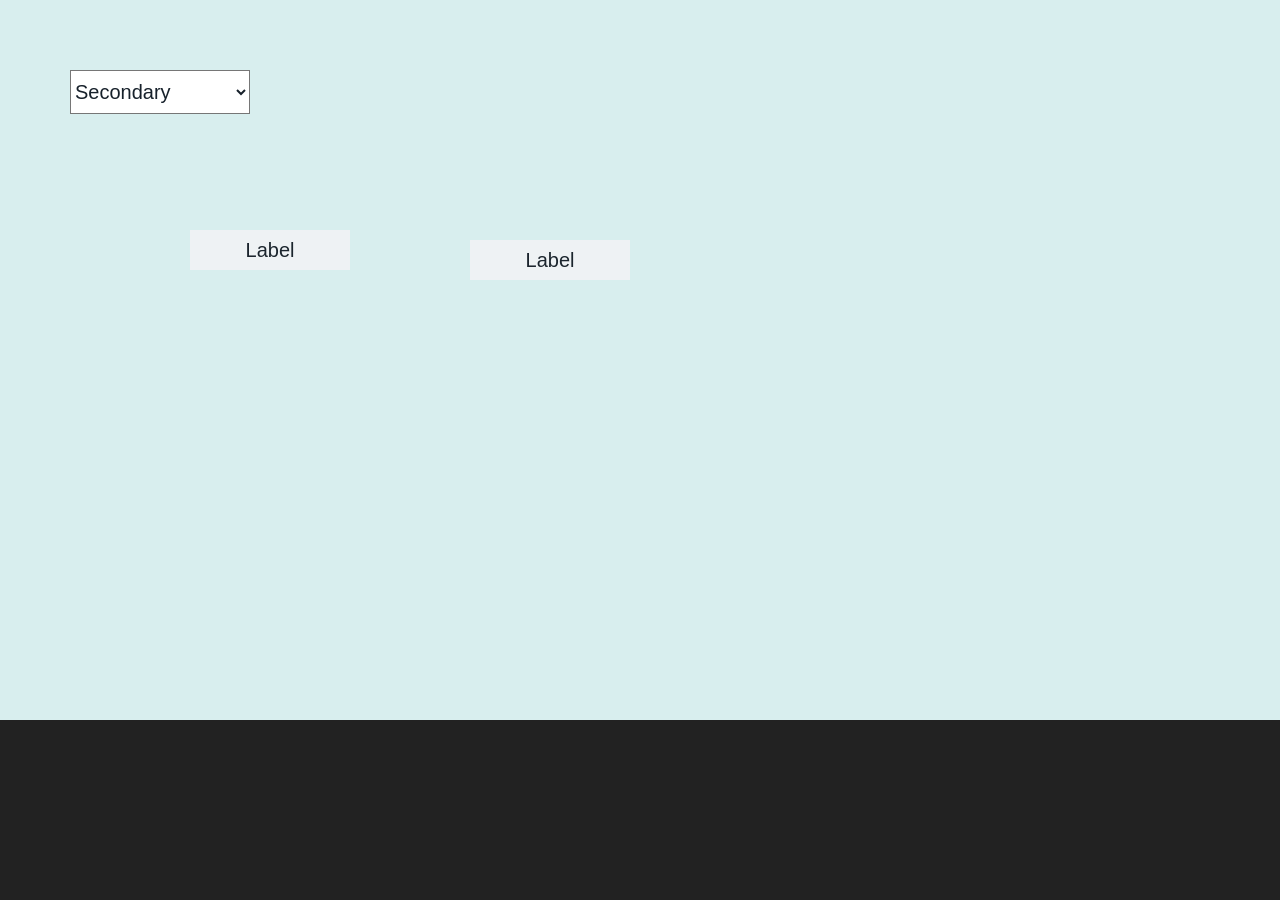
==== commit 87f680e9: "Improve dropdown navigation target configuration" ====
--- a/runtime/index.html
+++ b/runtime/index.html
@@ -148,7 +148,7 @@
 <script>
 
 const project =
-    {"name":"MyVirtualHMI","canvas":{"width":1280,"height":720},"opc":{"endpoint":"opc.tcp://10.200.200.45:4840","policy":"Basic256Sha256","mode":"SignAndEncrypt","username":"admin"},"screens":[{"name":"Main","objects":[{"id":"obj_8q0gg4a9","type":"dropdown","name":"dropdown_1","text":"SELECT","dropdownMode":"navigation","dropdownOptions":[{"label":"Main","value":"Main"},{"label":"Manual","value":"Manual"}],"trueText":"RUNNING","falseText":"STOPPED","trueColor":"#2e9d58","falseColor":"#c83b3b","animateColor":false,"animateVisibility":false,"animateBlink":false,"blinkSpeed":0.8,"blinkOpacity":0.2,"x":50,"y":50,"w":180,"h":44,"z":11,"fontSize":20,"bg":"#ffffff","fg":"#17212b","node":"","binding":"none","dataType":"BOOL","buttonMode":"toggle","writeValue":"true","min":0,"max":100,"units":"","navTarget":""}]},{"name":"Manual","objects":[{"id":"obj_6vnz4jnf","type":"dropdown","name":"dropdown_1_copy","text":"SELECT","dropdownMode":"navigation","dropdownOptions":[{"label":"Main","value":"Main"},{"label":"Manual","value":"Manual"}],"trueText":"RUNNING","falseText":"STOPPED","trueColor":"#2e9d58","falseColor":"#c83b3b","animateColor":false,"animateVisibility":false,"animateBlink":false,"blinkSpeed":0.8,"blinkOpacity":0.2,"x":70,"y":70,"w":180,"h":44,"z":12,"fontSize":20,"bg":"#ffffff","fg":"#17212b","node":"","binding":"none","dataType":"BOOL","buttonMode":"toggle","writeValue":"true","min":0,"max":100,"units":"","navTarget":""},{"id":"obj_cafub29w","type":"label","name":"label_2","text":"Label","dropdownMode":"navigation","dropdownOptions":[{"label":"Main","value":"Main"}],"trueText":"RUNNING","falseText":"STOPPED","trueColor":"#2e9d58","falseColor":"#c83b3b","animateColor":false,"animateVisibility":false,"animateBlink":false,"blinkSpeed":0.8,"blinkOpacity":0.2,"x":450,"y":240,"w":160,"h":40,"z":13,"fontSize":20,"bg":"#eef2f4","fg":"#1b252d","node":"","binding":"none","dataType":"BOOL","buttonMode":"toggle","writeValue":"true","min":0,"max":100,"units":"","navTarget":""}]}],"currentScreen":"Main"};
+    {"name":"MyVirtualHMI","canvas":{"width":1280,"height":720},"opc":{"endpoint":"opc.tcp://10.200.200.45:4840","policy":"Basic256Sha256","mode":"SignAndEncrypt","username":"admin"},"screens":[{"name":"Main","objects":[{"id":"obj_fh6ublsg","type":"dropdown","name":"dropdown_1","text":"SELECT","dropdownMode":"navigation","dropdownOptions":[{"label":"Main","value":"Main"},{"label":"Secondary","value":"Secondary"}],"trueText":"RUNNING","falseText":"STOPPED","trueColor":"#2e9d58","falseColor":"#c83b3b","animateColor":false,"animateVisibility":false,"animateBlink":false,"blinkSpeed":0.8,"blinkOpacity":0.2,"x":50,"y":50,"w":180,"h":44,"z":11,"fontSize":20,"bg":"#ffffff","fg":"#17212b","node":"","binding":"none","dataType":"BOOL","buttonMode":"toggle","writeValue":"true","min":0,"max":100,"units":"","navTarget":""}]},{"name":"Secondary","objects":[{"id":"obj_qkfso49y","type":"dropdown","name":"dropdown_1_copy","text":"SELECT","dropdownMode":"navigation","dropdownOptions":[{"label":"Main","value":"Main"},{"label":"Secondary","value":"Secondary"}],"trueText":"RUNNING","falseText":"STOPPED","trueColor":"#2e9d58","falseColor":"#c83b3b","animateColor":false,"animateVisibility":false,"animateBlink":false,"blinkSpeed":0.8,"blinkOpacity":0.2,"x":70,"y":70,"w":180,"h":44,"z":12,"fontSize":20,"bg":"#ffffff","fg":"#17212b","node":"","binding":"none","dataType":"BOOL","buttonMode":"toggle","writeValue":"true","min":0,"max":100,"units":"","navTarget":""},{"id":"obj_hnxbcnjt","type":"label","name":"label_2","text":"Label","dropdownMode":"navigation","dropdownOptions":[{"label":"Main","value":"Main"}],"trueText":"RUNNING","falseText":"STOPPED","trueColor":"#2e9d58","falseColor":"#c83b3b","animateColor":false,"animateVisibility":false,"animateBlink":false,"blinkSpeed":0.8,"blinkOpacity":0.2,"x":190,"y":230,"w":160,"h":40,"z":13,"fontSize":20,"bg":"#eef2f4","fg":"#1b252d","node":"","binding":"none","dataType":"BOOL","buttonMode":"toggle","writeValue":"true","min":0,"max":100,"units":"","navTarget":""},{"id":"obj_n0jaure3","type":"label","name":"label_3","text":"Label","dropdownMode":"navigation","dropdownOptions":[{"label":"Main","value":"Main"}],"trueText":"RUNNING","falseText":"STOPPED","trueColor":"#2e9d58","falseColor":"#c83b3b","animateColor":false,"animateVisibility":false,"animateBlink":false,"blinkSpeed":0.8,"blinkOpacity":0.2,"x":470,"y":240,"w":160,"h":40,"z":14,"fontSize":20,"bg":"#eef2f4","fg":"#1b252d","node":"","binding":"none","dataType":"BOOL","buttonMode":"toggle","writeValue":"true","min":0,"max":100,"units":"","navTarget":""}]}],"currentScreen":"Secondary"};
 
 
 let currentScreen =
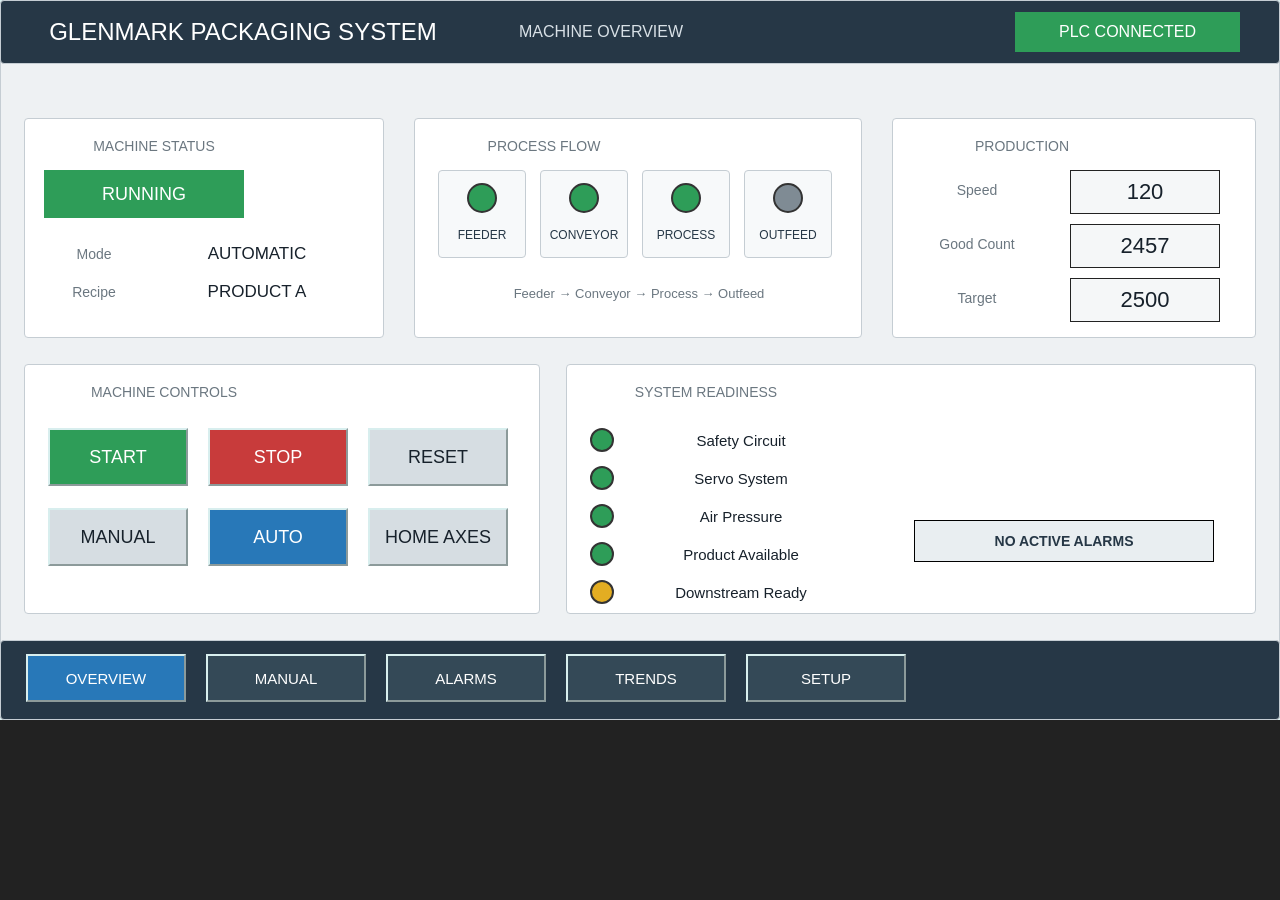
==== commit 4a2f6ef1: "Move OPC UA settings to communications popup" ====
--- a/runtime/index.html
+++ b/runtime/index.html
@@ -10,7 +10,7 @@
     name="viewport"
     content="width=device-width, initial-scale=1.0">
 
-<title>MyVirtualHMI</title>
+<title>Glenmark_Modern_HMI_Demo</title>
 
 <style>
 
@@ -148,7 +148,7 @@
 <script>
 
 const project =
-    {"name":"MyVirtualHMI","canvas":{"width":1280,"height":720},"opc":{"endpoint":"opc.tcp://10.200.200.45:4840","policy":"Basic256Sha256","mode":"SignAndEncrypt","username":"admin"},"screens":[{"name":"Main","objects":[{"id":"obj_fh6ublsg","type":"dropdown","name":"dropdown_1","text":"SELECT","dropdownMode":"navigation","dropdownOptions":[{"label":"Main","value":"Main"},{"label":"Secondary","value":"Secondary"}],"trueText":"RUNNING","falseText":"STOPPED","trueColor":"#2e9d58","falseColor":"#c83b3b","animateColor":false,"animateVisibility":false,"animateBlink":false,"blinkSpeed":0.8,"blinkOpacity":0.2,"x":50,"y":50,"w":180,"h":44,"z":11,"fontSize":20,"bg":"#ffffff","fg":"#17212b","node":"","binding":"none","dataType":"BOOL","buttonMode":"toggle","writeValue":"true","min":0,"max":100,"units":"","navTarget":""}]},{"name":"Secondary","objects":[{"id":"obj_qkfso49y","type":"dropdown","name":"dropdown_1_copy","text":"SELECT","dropdownMode":"navigation","dropdownOptions":[{"label":"Main","value":"Main"},{"label":"Secondary","value":"Secondary"}],"trueText":"RUNNING","falseText":"STOPPED","trueColor":"#2e9d58","falseColor":"#c83b3b","animateColor":false,"animateVisibility":false,"animateBlink":false,"blinkSpeed":0.8,"blinkOpacity":0.2,"x":70,"y":70,"w":180,"h":44,"z":12,"fontSize":20,"bg":"#ffffff","fg":"#17212b","node":"","binding":"none","dataType":"BOOL","buttonMode":"toggle","writeValue":"true","min":0,"max":100,"units":"","navTarget":""},{"id":"obj_hnxbcnjt","type":"label","name":"label_2","text":"Label","dropdownMode":"navigation","dropdownOptions":[{"label":"Main","value":"Main"}],"trueText":"RUNNING","falseText":"STOPPED","trueColor":"#2e9d58","falseColor":"#c83b3b","animateColor":false,"animateVisibility":false,"animateBlink":false,"blinkSpeed":0.8,"blinkOpacity":0.2,"x":190,"y":230,"w":160,"h":40,"z":13,"fontSize":20,"bg":"#eef2f4","fg":"#1b252d","node":"","binding":"none","dataType":"BOOL","buttonMode":"toggle","writeValue":"true","min":0,"max":100,"units":"","navTarget":""},{"id":"obj_n0jaure3","type":"label","name":"label_3","text":"Label","dropdownMode":"navigation","dropdownOptions":[{"label":"Main","value":"Main"}],"trueText":"RUNNING","falseText":"STOPPED","trueColor":"#2e9d58","falseColor":"#c83b3b","animateColor":false,"animateVisibility":false,"animateBlink":false,"blinkSpeed":0.8,"blinkOpacity":0.2,"x":470,"y":240,"w":160,"h":40,"z":14,"fontSize":20,"bg":"#eef2f4","fg":"#1b252d","node":"","binding":"none","dataType":"BOOL","buttonMode":"toggle","writeValue":"true","min":0,"max":100,"units":"","navTarget":""}]}],"currentScreen":"Secondary"};
+    {"name":"Glenmark_Modern_HMI_Demo","canvas":{"width":1280,"height":720},"opc":{"endpoint":"opc.tcp://10.200.200.45:4840","policy":"Basic256Sha256","mode":"SignAndEncrypt","username":"admin"},"screens":[{"name":"Main","objects":[{"id":"obj_demo_0001","type":"panel","name":"bg","text":"","trueText":"RUNNING","falseText":"STOPPED","trueColor":"#2e9d58","falseColor":"#c83b3b","animateColor":false,"animateVisibility":false,"animateBlink":false,"blinkSpeed":0.8,"blinkOpacity":0.2,"x":0,"y":0,"w":1280,"h":720,"z":1,"fontSize":18,"bg":"#eef1f3","fg":"#17212b","node":"","binding":"none","dataType":"BOOL","buttonMode":"toggle","writeValue":"true","min":0,"max":100,"units":"","navTarget":""},{"id":"obj_demo_0002","type":"panel","name":"header","text":"","trueText":"RUNNING","falseText":"STOPPED","trueColor":"#2e9d58","falseColor":"#c83b3b","animateColor":false,"animateVisibility":false,"animateBlink":false,"blinkSpeed":0.8,"blinkOpacity":0.2,"x":0,"y":0,"w":1280,"h":64,"z":2,"fontSize":18,"bg":"#263746","fg":"#17212b","node":"","binding":"none","dataType":"BOOL","buttonMode":"toggle","writeValue":"true","min":0,"max":100,"units":"","navTarget":""},{"id":"obj_demo_0004","type":"panel","name":"footer","text":"","trueText":"RUNNING","falseText":"STOPPED","trueColor":"#2e9d58","falseColor":"#c83b3b","animateColor":false,"animateVisibility":false,"animateBlink":false,"blinkSpeed":0.8,"blinkOpacity":0.2,"x":0,"y":640,"w":1280,"h":80,"z":2,"fontSize":18,"bg":"#263746","fg":"#17212b","node":"","binding":"none","dataType":"BOOL","buttonMode":"toggle","writeValue":"true","min":0,"max":100,"units":"","navTarget":""},{"id":"obj_demo_0012","type":"panel","name":"statusCard","text":"","trueText":"RUNNING","falseText":"STOPPED","trueColor":"#2e9d58","falseColor":"#c83b3b","animateColor":false,"animateVisibility":false,"animateBlink":false,"blinkSpeed":0.8,"blinkOpacity":0.2,"x":24,"y":118,"w":360,"h":220,"z":2,"fontSize":18,"bg":"#ffffff","fg":"#17212b","node":"","binding":"none","dataType":"BOOL","buttonMode":"toggle","writeValue":"true","min":0,"max":100,"units":"","navTarget":""},{"id":"obj_demo_0013","type":"panel","name":"flowCard","text":"","trueText":"RUNNING","falseText":"STOPPED","trueColor":"#2e9d58","falseColor":"#c83b3b","animateColor":false,"animateVisibility":false,"animateBlink":false,"blinkSpeed":0.8,"blinkOpacity":0.2,"x":414,"y":118,"w":448,"h":220,"z":2,"fontSize":18,"bg":"#ffffff","fg":"#17212b","node":"","binding":"none","dataType":"BOOL","buttonMode":"toggle","writeValue":"true","min":0,"max":100,"units":"","navTarget":""},{"id":"obj_demo_0014","type":"panel","name":"prodCard","text":"","trueText":"RUNNING","falseText":"STOPPED","trueColor":"#2e9d58","falseColor":"#c83b3b","animateColor":false,"animateVisibility":false,"animateBlink":false,"blinkSpeed":0.8,"blinkOpacity":0.2,"x":892,"y":118,"w":364,"h":220,"z":2,"fontSize":18,"bg":"#ffffff","fg":"#17212b","node":"","binding":"none","dataType":"BOOL","buttonMode":"toggle","writeValue":"true","min":0,"max":100,"units":"","navTarget":""},{"id":"obj_demo_0042","type":"panel","name":"controlsCard","text":"","trueText":"RUNNING","falseText":"STOPPED","trueColor":"#2e9d58","falseColor":"#c83b3b","animateColor":false,"animateVisibility":false,"animateBlink":false,"blinkSpeed":0.8,"blinkOpacity":0.2,"x":24,"y":364,"w":516,"h":250,"z":2,"fontSize":18,"bg":"#ffffff","fg":"#17212b","node":"","binding":"none","dataType":"BOOL","buttonMode":"toggle","writeValue":"true","min":0,"max":100,"units":"","navTarget":""},{"id":"obj_demo_0050","type":"panel","name":"readyCard","text":"","trueText":"RUNNING","falseText":"STOPPED","trueColor":"#2e9d58","falseColor":"#c83b3b","animateColor":false,"animateVisibility":false,"animateBlink":false,"blinkSpeed":0.8,"blinkOpacity":0.2,"x":566,"y":364,"w":690,"h":250,"z":2,"fontSize":18,"bg":"#ffffff","fg":"#17212b","node":"","binding":"none","dataType":"BOOL","buttonMode":"toggle","writeValue":"true","min":0,"max":100,"units":"","navTarget":""},{"id":"obj_demo_0003","type":"label","name":"title","text":"GLENMARK PACKAGING SYSTEM","trueText":"RUNNING","falseText":"STOPPED","trueColor":"#2e9d58","falseColor":"#c83b3b","animateColor":false,"animateVisibility":false,"animateBlink":false,"blinkSpeed":0.8,"blinkOpacity":0.2,"x":28,"y":14,"w":430,"h":36,"z":3,"fontSize":24,"bg":"#263746","fg":"#ffffff","node":"","binding":"none","dataType":"BOOL","buttonMode":"toggle","writeValue":"true","min":0,"max":100,"units":"","navTarget":""},{"id":"obj_demo_0010","type":"label","name":"pageTitle","text":"MACHINE OVERVIEW","trueText":"RUNNING","falseText":"STOPPED","trueColor":"#2e9d58","falseColor":"#c83b3b","animateColor":false,"animateVisibility":false,"animateBlink":false,"blinkSpeed":0.8,"blinkOpacity":0.2,"x":466,"y":17,"w":270,"h":30,"z":3,"fontSize":16,"bg":"#263746","fg":"#d8e0e6","node":"","binding":"none","dataType":"BOOL","buttonMode":"toggle","writeValue":"true","min":0,"max":100,"units":"","navTarget":""},{"id":"obj_demo_0015","type":"label","name":"statusHdr","text":"MACHINE STATUS","trueText":"RUNNING","falseText":"STOPPED","trueColor":"#2e9d58","falseColor":"#c83b3b","animateColor":false,"animateVisibility":false,"animateBlink":false,"blinkSpeed":0.8,"blinkOpacity":0.2,"x":44,"y":132,"w":220,"h":28,"z":3,"fontSize":14,"bg":"#ffffff","fg":"#6b7780","node":"","binding":"none","dataType":"BOOL","buttonMode":"toggle","writeValue":"true","min":0,"max":100,"units":"","navTarget":""},{"id":"obj_demo_0017","type":"label","name":"modeLbl","text":"Mode","trueText":"RUNNING","falseText":"STOPPED","trueColor":"#2e9d58","falseColor":"#c83b3b","animateColor":false,"animateVisibility":false,"animateBlink":false,"blinkSpeed":0.8,"blinkOpacity":0.2,"x":44,"y":240,"w":100,"h":28,"z":3,"fontSize":14,"bg":"#ffffff","fg":"#6b7780","node":"","binding":"none","dataType":"BOOL","buttonMode":"toggle","writeValue":"true","min":0,"max":100,"units":"","navTarget":""},{"id":"obj_demo_0018","type":"label","name":"modeVal","text":"AUTOMATIC","trueText":"RUNNING","falseText":"STOPPED","trueColor":"#2e9d58","falseColor":"#c83b3b","animateColor":false,"animateVisibility":false,"animateBlink":false,"blinkSpeed":0.8,"blinkOpacity":0.2,"x":182,"y":240,"w":150,"h":28,"z":3,"fontSize":17,"bg":"#ffffff","fg":"#17212b","node":"","binding":"none","dataType":"BOOL","buttonMode":"toggle","writeValue":"true","min":0,"max":100,"units":"","navTarget":""},{"id":"obj_demo_0019","type":"label","name":"recipeLbl","text":"Recipe","trueText":"RUNNING","falseText":"STOPPED","trueColor":"#2e9d58","falseColor":"#c83b3b","animateColor":false,"animateVisibility":false,"animateBlink":false,"blinkSpeed":0.8,"blinkOpacity":0.2,"x":44,"y":278,"w":100,"h":28,"z":3,"fontSize":14,"bg":"#ffffff","fg":"#6b7780","node":"","binding":"none","dataType":"BOOL","buttonMode":"toggle","writeValue":"true","min":0,"max":100,"units":"","navTarget":""},{"id":"obj_demo_0020","type":"label","name":"recipeVal","text":"PRODUCT A","trueText":"RUNNING","falseText":"STOPPED","trueColor":"#2e9d58","falseColor":"#c83b3b","animateColor":false,"animateVisibility":false,"animateBlink":false,"blinkSpeed":0.8,"blinkOpacity":0.2,"x":182,"y":278,"w":150,"h":28,"z":3,"fontSize":17,"bg":"#ffffff","fg":"#17212b","node":"","binding":"none","dataType":"BOOL","buttonMode":"toggle","writeValue":"true","min":0,"max":100,"units":"","navTarget":""},{"id":"obj_demo_0021","type":"label","name":"flowHdr","text":"PROCESS FLOW","trueText":"RUNNING","falseText":"STOPPED","trueColor":"#2e9d58","falseColor":"#c83b3b","animateColor":false,"animateVisibility":false,"animateBlink":false,"blinkSpeed":0.8,"blinkOpacity":0.2,"x":434,"y":132,"w":220,"h":28,"z":3,"fontSize":14,"bg":"#ffffff","fg":"#6b7780","node":"","binding":"none","dataType":"BOOL","buttonMode":"toggle","writeValue":"true","min":0,"max":100,"units":"","navTarget":""},{"id":"obj_demo_0022","type":"label","name":"prodHdr","text":"PRODUCTION","trueText":"RUNNING","falseText":"STOPPED","trueColor":"#2e9d58","falseColor":"#c83b3b","animateColor":false,"animateVisibility":false,"animateBlink":false,"blinkSpeed":0.8,"blinkOpacity":0.2,"x":912,"y":132,"w":220,"h":28,"z":3,"fontSize":14,"bg":"#ffffff","fg":"#6b7780","node":"","binding":"none","dataType":"BOOL","buttonMode":"toggle","writeValue":"true","min":0,"max":100,"units":"","navTarget":""},{"id":"obj_demo_0023","type":"panel","name":"FEEDER_box","text":"","trueText":"RUNNING","falseText":"STOPPED","trueColor":"#2e9d58","falseColor":"#c83b3b","animateColor":false,"animateVisibility":false,"animateBlink":false,"blinkSpeed":0.8,"blinkOpacity":0.2,"x":438,"y":170,"w":88,"h":88,"z":3,"fontSize":18,"bg":"#f7f9fa","fg":"#17212b","node":"","binding":"none","dataType":"BOOL","buttonMode":"toggle","writeValue":"true","min":0,"max":100,"units":"","navTarget":""},{"id":"obj_demo_0026","type":"panel","name":"CONVEYOR_box","text":"","trueText":"RUNNING","falseText":"STOPPED","trueColor":"#2e9d58","falseColor":"#c83b3b","animateColor":false,"animateVisibility":false,"animateBlink":false,"blinkSpeed":0.8,"blinkOpacity":0.2,"x":540,"y":170,"w":88,"h":88,"z":3,"fontSize":18,"bg":"#f7f9fa","fg":"#17212b","node":"","binding":"none","dataType":"BOOL","buttonMode":"toggle","writeValue":"true","min":0,"max":100,"units":"","navTarget":""},{"id":"obj_demo_0029","type":"panel","name":"PROCESS_box","text":"","trueText":"RUNNING","falseText":"STOPPED","trueColor":"#2e9d58","falseColor":"#c83b3b","animateColor":false,"animateVisibility":false,"animateBlink":false,"blinkSpeed":0.8,"blinkOpacity":0.2,"x":642,"y":170,"w":88,"h":88,"z":3,"fontSize":18,"bg":"#f7f9fa","fg":"#17212b","node":"","binding":"none","dataType":"BOOL","buttonMode":"toggle","writeValue":"true","min":0,"max":100,"units":"","navTarget":""},{"id":"obj_demo_0032","type":"panel","name":"OUTFEED_box","text":"","trueText":"RUNNING","falseText":"STOPPED","trueColor":"#2e9d58","falseColor":"#c83b3b","animateColor":false,"animateVisibility":false,"animateBlink":false,"blinkSpeed":0.8,"blinkOpacity":0.2,"x":744,"y":170,"w":88,"h":88,"z":3,"fontSize":18,"bg":"#f7f9fa","fg":"#17212b","node":"","binding":"none","dataType":"BOOL","buttonMode":"toggle","writeValue":"true","min":0,"max":100,"units":"","navTarget":""},{"id":"obj_demo_0035","type":"label","name":"flowText","text":"Feeder  →  Conveyor  →  Process  →  Outfeed","trueText":"RUNNING","falseText":"STOPPED","trueColor":"#2e9d58","falseColor":"#c83b3b","animateColor":false,"animateVisibility":false,"animateBlink":false,"blinkSpeed":0.8,"blinkOpacity":0.2,"x":444,"y":278,"w":390,"h":30,"z":3,"fontSize":13,"bg":"#ffffff","fg":"#6b7780","node":"","binding":"none","dataType":"BOOL","buttonMode":"toggle","writeValue":"true","min":0,"max":100,"units":"","navTarget":""},{"id":"obj_demo_0036","type":"label","name":"Speed_lbl","text":"Speed","trueText":"RUNNING","falseText":"STOPPED","trueColor":"#2e9d58","falseColor":"#c83b3b","animateColor":false,"animateVisibility":false,"animateBlink":false,"blinkSpeed":0.8,"blinkOpacity":0.2,"x":912,"y":176,"w":130,"h":28,"z":3,"fontSize":14,"bg":"#ffffff","fg":"#6b7780","node":"","binding":"none","dataType":"BOOL","buttonMode":"toggle","writeValue":"true","min":0,"max":100,"units":"","navTarget":""},{"id":"obj_demo_0038","type":"label","name":"Good Count_lbl","text":"Good Count","trueText":"RUNNING","falseText":"STOPPED","trueColor":"#2e9d58","falseColor":"#c83b3b","animateColor":false,"animateVisibility":false,"animateBlink":false,"blinkSpeed":0.8,"blinkOpacity":0.2,"x":912,"y":230,"w":130,"h":28,"z":3,"fontSize":14,"bg":"#ffffff","fg":"#6b7780","node":"","binding":"none","dataType":"BOOL","buttonMode":"toggle","writeValue":"true","min":0,"max":100,"units":"","navTarget":""},{"id":"obj_demo_0040","type":"label","name":"Target_lbl","text":"Target","trueText":"RUNNING","falseText":"STOPPED","trueColor":"#2e9d58","falseColor":"#c83b3b","animateColor":false,"animateVisibility":false,"animateBlink":false,"blinkSpeed":0.8,"blinkOpacity":0.2,"x":912,"y":284,"w":130,"h":28,"z":3,"fontSize":14,"bg":"#ffffff","fg":"#6b7780","node":"","binding":"none","dataType":"BOOL","buttonMode":"toggle","writeValue":"true","min":0,"max":100,"units":"","navTarget":""},{"id":"obj_demo_0043","type":"label","name":"controlsHdr","text":"MACHINE CONTROLS","trueText":"RUNNING","falseText":"STOPPED","trueColor":"#2e9d58","falseColor":"#c83b3b","animateColor":false,"animateVisibility":false,"animateBlink":false,"blinkSpeed":0.8,"blinkOpacity":0.2,"x":44,"y":378,"w":240,"h":28,"z":3,"fontSize":14,"bg":"#ffffff","fg":"#6b7780","node":"","binding":"none","dataType":"BOOL","buttonMode":"toggle","writeValue":"true","min":0,"max":100,"units":"","navTarget":""},{"id":"obj_demo_0051","type":"label","name":"readyHdr","text":"SYSTEM READINESS","trueText":"RUNNING","falseText":"STOPPED","trueColor":"#2e9d58","falseColor":"#c83b3b","animateColor":false,"animateVisibility":false,"animateBlink":false,"blinkSpeed":0.8,"blinkOpacity":0.2,"x":586,"y":378,"w":240,"h":28,"z":3,"fontSize":14,"bg":"#ffffff","fg":"#6b7780","node":"","binding":"none","dataType":"BOOL","buttonMode":"toggle","writeValue":"true","min":0,"max":100,"units":"","navTarget":""},{"id":"obj_demo_0005","type":"nav","name":"nav_Main","text":"OVERVIEW","trueText":"RUNNING","falseText":"STOPPED","trueColor":"#2e9d58","falseColor":"#c83b3b","animateColor":false,"animateVisibility":false,"animateBlink":false,"blinkSpeed":0.8,"blinkOpacity":0.2,"x":26,"y":654,"w":160,"h":48,"z":4,"fontSize":15,"bg":"#2878b8","fg":"#ffffff","node":"","binding":"none","dataType":"BOOL","buttonMode":"toggle","writeValue":"true","min":0,"max":100,"units":"","navTarget":"Main"},{"id":"obj_demo_0006","type":"nav","name":"nav_Manual","text":"MANUAL","trueText":"RUNNING","falseText":"STOPPED","trueColor":"#2e9d58","falseColor":"#c83b3b","animateColor":false,"animateVisibility":false,"animateBlink":false,"blinkSpeed":0.8,"blinkOpacity":0.2,"x":206,"y":654,"w":160,"h":48,"z":4,"fontSize":15,"bg":"#344957","fg":"#ffffff","node":"","binding":"none","dataType":"BOOL","buttonMode":"toggle","writeValue":"true","min":0,"max":100,"units":"","navTarget":"Manual"},{"id":"obj_demo_0007","type":"nav","name":"nav_Alarms","text":"ALARMS","trueText":"RUNNING","falseText":"STOPPED","trueColor":"#2e9d58","falseColor":"#c83b3b","animateColor":false,"animateVisibility":false,"animateBlink":false,"blinkSpeed":0.8,"blinkOpacity":0.2,"x":386,"y":654,"w":160,"h":48,"z":4,"fontSize":15,"bg":"#344957","fg":"#ffffff","node":"","binding":"none","dataType":"BOOL","buttonMode":"toggle","writeValue":"true","min":0,"max":100,"units":"","navTarget":"Alarms"},{"id":"obj_demo_0008","type":"nav","name":"nav_Trends","text":"TRENDS","trueText":"RUNNING","falseText":"STOPPED","trueColor":"#2e9d58","falseColor":"#c83b3b","animateColor":false,"animateVisibility":false,"animateBlink":false,"blinkSpeed":0.8,"blinkOpacity":0.2,"x":566,"y":654,"w":160,"h":48,"z":4,"fontSize":15,"bg":"#344957","fg":"#ffffff","node":"","binding":"none","dataType":"BOOL","buttonMode":"toggle","writeValue":"true","min":0,"max":100,"units":"","navTarget":"Trends"},{"id":"obj_demo_0009","type":"nav","name":"nav_Setup","text":"SETUP","trueText":"RUNNING","falseText":"STOPPED","trueColor":"#2e9d58","falseColor":"#c83b3b","animateColor":false,"animateVisibility":false,"animateBlink":false,"blinkSpeed":0.8,"blinkOpacity":0.2,"x":746,"y":654,"w":160,"h":48,"z":4,"fontSize":15,"bg":"#344957","fg":"#ffffff","node":"","binding":"none","dataType":"BOOL","buttonMode":"toggle","writeValue":"true","min":0,"max":100,"units":"","navTarget":"Setup"},{"id":"obj_demo_0011","type":"status","name":"plcStatus","text":"PLC CONNECTED","trueText":"RUNNING","falseText":"STOPPED","trueColor":"#2e9d58","falseColor":"#c83b3b","animateColor":false,"animateVisibility":false,"animateBlink":false,"blinkSpeed":0.8,"blinkOpacity":0.2,"x":1015,"y":12,"w":225,"h":40,"z":4,"fontSize":16,"bg":"#2e9d58","fg":"#ffffff","node":"","binding":"none","dataType":"BOOL","buttonMode":"toggle","writeValue":"true","min":0,"max":100,"units":"","navTarget":""},{"id":"obj_demo_0016","type":"status","name":"machineState","text":"RUNNING","trueText":"RUNNING","falseText":"STOPPED","trueColor":"#2e9d58","falseColor":"#c83b3b","animateColor":false,"animateVisibility":false,"animateBlink":false,"blinkSpeed":0.8,"blinkOpacity":0.2,"x":44,"y":170,"w":200,"h":48,"z":4,"fontSize":18,"bg":"#2e9d58","fg":"#ffffff","node":"","binding":"none","dataType":"BOOL","buttonMode":"toggle","writeValue":"true","min":0,"max":100,"units":"","navTarget":""},{"id":"obj_demo_0024","type":"lamp","name":"FEEDER_lamp","text":"","trueText":"RUNNING","falseText":"STOPPED","trueColor":"#2e9d58","falseColor":"#c83b3b","animateColor":false,"animateVisibility":false,"animateBlink":false,"blinkSpeed":0.8,"blinkOpacity":0.2,"x":467,"y":183,"w":30,"h":30,"z":4,"fontSize":18,"bg":"#2e9d58","fg":"#17212b","node":"","binding":"none","dataType":"BOOL","buttonMode":"toggle","writeValue":"true","min":0,"max":100,"units":"","navTarget":""},{"id":"obj_demo_0025","type":"label","name":"FEEDER_lbl","text":"FEEDER","trueText":"RUNNING","falseText":"STOPPED","trueColor":"#2e9d58","falseColor":"#c83b3b","animateColor":false,"animateVisibility":false,"animateBlink":false,"blinkSpeed":0.8,"blinkOpacity":0.2,"x":442,"y":223,"w":80,"h":24,"z":4,"fontSize":12,"bg":"#f7f9fa","fg":"#263746","node":"","binding":"none","dataType":"BOOL","buttonMode":"toggle","writeValue":"true","min":0,"max":100,"units":"","navTarget":""},{"id":"obj_demo_0027","type":"lamp","name":"CONVEYOR_lamp","text":"","trueText":"RUNNING","falseText":"STOPPED","trueColor":"#2e9d58","falseColor":"#c83b3b","animateColor":false,"animateVisibility":false,"animateBlink":false,"blinkSpeed":0.8,"blinkOpacity":0.2,"x":569,"y":183,"w":30,"h":30,"z":4,"fontSize":18,"bg":"#2e9d58","fg":"#17212b","node":"","binding":"none","dataType":"BOOL","buttonMode":"toggle","writeValue":"true","min":0,"max":100,"units":"","navTarget":""},{"id":"obj_demo_0028","type":"label","name":"CONVEYOR_lbl","text":"CONVEYOR","trueText":"RUNNING","falseText":"STOPPED","trueColor":"#2e9d58","falseColor":"#c83b3b","animateColor":false,"animateVisibility":false,"animateBlink":false,"blinkSpeed":0.8,"blinkOpacity":0.2,"x":544,"y":223,"w":80,"h":24,"z":4,"fontSize":12,"bg":"#f7f9fa","fg":"#263746","node":"","binding":"none","dataType":"BOOL","buttonMode":"toggle","writeValue":"true","min":0,"max":100,"units":"","navTarget":""},{"id":"obj_demo_0030","type":"lamp","name":"PROCESS_lamp","text":"","trueText":"RUNNING","falseText":"STOPPED","trueColor":"#2e9d58","falseColor":"#c83b3b","animateColor":false,"animateVisibility":false,"animateBlink":false,"blinkSpeed":0.8,"blinkOpacity":0.2,"x":671,"y":183,"w":30,"h":30,"z":4,"fontSize":18,"bg":"#2e9d58","fg":"#17212b","node":"","binding":"none","dataType":"BOOL","buttonMode":"toggle","writeValue":"true","min":0,"max":100,"units":"","navTarget":""},{"id":"obj_demo_0031","type":"label","name":"PROCESS_lbl","text":"PROCESS","trueText":"RUNNING","falseText":"STOPPED","trueColor":"#2e9d58","falseColor":"#c83b3b","animateColor":false,"animateVisibility":false,"animateBlink":false,"blinkSpeed":0.8,"blinkOpacity":0.2,"x":646,"y":223,"w":80,"h":24,"z":4,"fontSize":12,"bg":"#f7f9fa","fg":"#263746","node":"","binding":"none","dataType":"BOOL","buttonMode":"toggle","writeValue":"true","min":0,"max":100,"units":"","navTarget":""},{"id":"obj_demo_0033","type":"lamp","name":"OUTFEED_lamp","text":"","trueText":"RUNNING","falseText":"STOPPED","trueColor":"#2e9d58","falseColor":"#c83b3b","animateColor":false,"animateVisibility":false,"animateBlink":false,"blinkSpeed":0.8,"blinkOpacity":0.2,"x":773,"y":183,"w":30,"h":30,"z":4,"fontSize":18,"bg":"#7f8b94","fg":"#17212b","node":"","binding":"none","dataType":"BOOL","buttonMode":"toggle","writeValue":"true","min":0,"max":100,"units":"","navTarget":""},{"id":"obj_demo_0034","type":"label","name":"OUTFEED_lbl","text":"OUTFEED","trueText":"RUNNING","falseText":"STOPPED","trueColor":"#2e9d58","falseColor":"#c83b3b","animateColor":false,"animateVisibility":false,"animateBlink":false,"blinkSpeed":0.8,"blinkOpacity":0.2,"x":748,"y":223,"w":80,"h":24,"z":4,"fontSize":12,"bg":"#f7f9fa","fg":"#263746","node":"","binding":"none","dataType":"BOOL","buttonMode":"toggle","writeValue":"true","min":0,"max":100,"units":"","navTarget":""},{"id":"obj_demo_0037","type":"num","name":"Speed_val","text":"120","trueText":"RUNNING","falseText":"STOPPED","trueColor":"#2e9d58","falseColor":"#c83b3b","animateColor":false,"animateVisibility":false,"animateBlink":false,"blinkSpeed":0.8,"blinkOpacity":0.2,"x":1070,"y":170,"w":150,"h":44,"z":4,"fontSize":22,"bg":"#f5f7f8","fg":"#17212b","node":"","binding":"none","dataType":"BOOL","buttonMode":"toggle","writeValue":"true","min":0,"max":100,"units":"pcs/min","navTarget":""},{"id":"obj_demo_0039","type":"num","name":"Good Count_val","text":"2457","trueText":"RUNNING","falseText":"STOPPED","trueColor":"#2e9d58","falseColor":"#c83b3b","animateColor":false,"animateVisibility":false,"animateBlink":false,"blinkSpeed":0.8,"blinkOpacity":0.2,"x":1070,"y":224,"w":150,"h":44,"z":4,"fontSize":22,"bg":"#f5f7f8","fg":"#17212b","node":"","binding":"none","dataType":"BOOL","buttonMode":"toggle","writeValue":"true","min":0,"max":100,"units":"","navTarget":""},{"id":"obj_demo_0041","type":"num","name":"Target_val","text":"2500","trueText":"RUNNING","falseText":"STOPPED","trueColor":"#2e9d58","falseColor":"#c83b3b","animateColor":false,"animateVisibility":false,"animateBlink":false,"blinkSpeed":0.8,"blinkOpacity":0.2,"x":1070,"y":278,"w":150,"h":44,"z":4,"fontSize":22,"bg":"#f5f7f8","fg":"#17212b","node":"","binding":"none","dataType":"BOOL","buttonMode":"toggle","writeValue":"true","min":0,"max":100,"units":"","navTarget":""},{"id":"obj_demo_0044","type":"button","name":"start","text":"START","trueText":"RUNNING","falseText":"STOPPED","trueColor":"#2e9d58","falseColor":"#c83b3b","animateColor":false,"animateVisibility":false,"animateBlink":false,"blinkSpeed":0.8,"blinkOpacity":0.2,"x":48,"y":428,"w":140,"h":58,"z":4,"fontSize":18,"bg":"#2e9d58","fg":"#ffffff","node":"","binding":"none","dataType":"BOOL","buttonMode":"toggle","writeValue":"true","min":0,"max":100,"units":"","navTarget":""},{"id":"obj_demo_0045","type":"button","name":"stop","text":"STOP","trueText":"RUNNING","falseText":"STOPPED","trueColor":"#2e9d58","falseColor":"#c83b3b","animateColor":false,"animateVisibility":false,"animateBlink":false,"blinkSpeed":0.8,"blinkOpacity":0.2,"x":208,"y":428,"w":140,"h":58,"z":4,"fontSize":18,"bg":"#c83b3b","fg":"#ffffff","node":"","binding":"none","dataType":"BOOL","buttonMode":"toggle","writeValue":"true","min":0,"max":100,"units":"","navTarget":""},{"id":"obj_demo_0046","type":"button","name":"reset","text":"RESET","trueText":"RUNNING","falseText":"STOPPED","trueColor":"#2e9d58","falseColor":"#c83b3b","animateColor":false,"animateVisibility":false,"animateBlink":false,"blinkSpeed":0.8,"blinkOpacity":0.2,"x":368,"y":428,"w":140,"h":58,"z":4,"fontSize":18,"bg":"#d6dde2","fg":"#17212b","node":"","binding":"none","dataType":"BOOL","buttonMode":"toggle","writeValue":"true","min":0,"max":100,"units":"","navTarget":""},{"id":"obj_demo_0047","type":"button","name":"manual","text":"MANUAL","trueText":"RUNNING","falseText":"STOPPED","trueColor":"#2e9d58","falseColor":"#c83b3b","animateColor":false,"animateVisibility":false,"animateBlink":false,"blinkSpeed":0.8,"blinkOpacity":0.2,"x":48,"y":508,"w":140,"h":58,"z":4,"fontSize":18,"bg":"#d6dde2","fg":"#17212b","node":"","binding":"none","dataType":"BOOL","buttonMode":"toggle","writeValue":"true","min":0,"max":100,"units":"","navTarget":""},{"id":"obj_demo_0048","type":"button","name":"auto","text":"AUTO","trueText":"RUNNING","falseText":"STOPPED","trueColor":"#2e9d58","falseColor":"#c83b3b","animateColor":false,"animateVisibility":false,"animateBlink":false,"blinkSpeed":0.8,"blinkOpacity":0.2,"x":208,"y":508,"w":140,"h":58,"z":4,"fontSize":18,"bg":"#2878b8","fg":"#ffffff","node":"","binding":"none","dataType":"BOOL","buttonMode":"toggle","writeValue":"true","min":0,"max":100,"units":"","navTarget":""},{"id":"obj_demo_0049","type":"button","name":"home","text":"HOME AXES","trueText":"RUNNING","falseText":"STOPPED","trueColor":"#2e9d58","falseColor":"#c83b3b","animateColor":false,"animateVisibility":false,"animateBlink":false,"blinkSpeed":0.8,"blinkOpacity":0.2,"x":368,"y":508,"w":140,"h":58,"z":4,"fontSize":18,"bg":"#d6dde2","fg":"#17212b","node":"","binding":"none","dataType":"BOOL","buttonMode":"toggle","writeValue":"true","min":0,"max":100,"units":"","navTarget":""},{"id":"obj_demo_0052","type":"lamp","name":"Safety Circuit_lamp","text":"","trueText":"RUNNING","falseText":"STOPPED","trueColor":"#2e9d58","falseColor":"#c83b3b","animateColor":false,"animateVisibility":false,"animateBlink":false,"blinkSpeed":0.8,"blinkOpacity":0.2,"x":590,"y":428,"w":24,"h":24,"z":4,"fontSize":18,"bg":"#2e9d58","fg":"#17212b","node":"","binding":"none","dataType":"BOOL","buttonMode":"toggle","writeValue":"true","min":0,"max":100,"units":"","navTarget":""},{"id":"obj_demo_0053","type":"label","name":"Safety Circuit_label","text":"Safety Circuit","trueText":"RUNNING","falseText":"STOPPED","trueColor":"#2e9d58","falseColor":"#c83b3b","animateColor":false,"animateVisibility":false,"animateBlink":false,"blinkSpeed":0.8,"blinkOpacity":0.2,"x":626,"y":424,"w":230,"h":32,"z":4,"fontSize":15,"bg":"#ffffff","fg":"#17212b","node":"","binding":"none","dataType":"BOOL","buttonMode":"toggle","writeValue":"true","min":0,"max":100,"units":"","navTarget":""},{"id":"obj_demo_0054","type":"lamp","name":"Servo System_lamp","text":"","trueText":"RUNNING","falseText":"STOPPED","trueColor":"#2e9d58","falseColor":"#c83b3b","animateColor":false,"animateVisibility":false,"animateBlink":false,"blinkSpeed":0.8,"blinkOpacity":0.2,"x":590,"y":466,"w":24,"h":24,"z":4,"fontSize":18,"bg":"#2e9d58","fg":"#17212b","node":"","binding":"none","dataType":"BOOL","buttonMode":"toggle","writeValue":"true","min":0,"max":100,"units":"","navTarget":""},{"id":"obj_demo_0055","type":"label","name":"Servo System_label","text":"Servo System","trueText":"RUNNING","falseText":"STOPPED","trueColor":"#2e9d58","falseColor":"#c83b3b","animateColor":false,"animateVisibility":false,"animateBlink":false,"blinkSpeed":0.8,"blinkOpacity":0.2,"x":626,"y":462,"w":230,"h":32,"z":4,"fontSize":15,"bg":"#ffffff","fg":"#17212b","node":"","binding":"none","dataType":"BOOL","buttonMode":"toggle","writeValue":"true","min":0,"max":100,"units":"","navTarget":""},{"id":"obj_demo_0056","type":"lamp","name":"Air Pressure_lamp","text":"","trueText":"RUNNING","falseText":"STOPPED","trueColor":"#2e9d58","falseColor":"#c83b3b","animateColor":false,"animateVisibility":false,"animateBlink":false,"blinkSpeed":0.8,"blinkOpacity":0.2,"x":590,"y":504,"w":24,"h":24,"z":4,"fontSize":18,"bg":"#2e9d58","fg":"#17212b","node":"","binding":"none","dataType":"BOOL","buttonMode":"toggle","writeValue":"true","min":0,"max":100,"units":"","navTarget":""},{"id":"obj_demo_0057","type":"label","name":"Air Pressure_label","text":"Air Pressure","trueText":"RUNNING","falseText":"STOPPED","trueColor":"#2e9d58","falseColor":"#c83b3b","animateColor":false,"animateVisibility":false,"animateBlink":false,"blinkSpeed":0.8,"blinkOpacity":0.2,"x":626,"y":500,"w":230,"h":32,"z":4,"fontSize":15,"bg":"#ffffff","fg":"#17212b","node":"","binding":"none","dataType":"BOOL","buttonMode":"toggle","writeValue":"true","min":0,"max":100,"units":"","navTarget":""},{"id":"obj_demo_0058","type":"lamp","name":"Product Available_lamp","text":"","trueText":"RUNNING","falseText":"STOPPED","trueColor":"#2e9d58","falseColor":"#c83b3b","animateColor":false,"animateVisibility":false,"animateBlink":false,"blinkSpeed":0.8,"blinkOpacity":0.2,"x":590,"y":542,"w":24,"h":24,"z":4,"fontSize":18,"bg":"#2e9d58","fg":"#17212b","node":"","binding":"none","dataType":"BOOL","buttonMode":"toggle","writeValue":"true","min":0,"max":100,"units":"","navTarget":""},{"id":"obj_demo_0059","type":"label","name":"Product Available_label","text":"Product Available","trueText":"RUNNING","falseText":"STOPPED","trueColor":"#2e9d58","falseColor":"#c83b3b","animateColor":false,"animateVisibility":false,"animateBlink":false,"blinkSpeed":0.8,"blinkOpacity":0.2,"x":626,"y":538,"w":230,"h":32,"z":4,"fontSize":15,"bg":"#ffffff","fg":"#17212b","node":"","binding":"none","dataType":"BOOL","buttonMode":"toggle","writeValue":"true","min":0,"max":100,"units":"","navTarget":""},{"id":"obj_demo_0060","type":"lamp","name":"Downstream Ready_lamp","text":"","trueText":"RUNNING","falseText":"STOPPED","trueColor":"#2e9d58","falseColor":"#c83b3b","animateColor":false,"animateVisibility":false,"animateBlink":false,"blinkSpeed":0.8,"blinkOpacity":0.2,"x":590,"y":580,"w":24,"h":24,"z":4,"fontSize":18,"bg":"#e3ad22","fg":"#17212b","node":"","binding":"none","dataType":"BOOL","buttonMode":"toggle","writeValue":"true","min":0,"max":100,"units":"","navTarget":""},{"id":"obj_demo_0061","type":"label","name":"Downstream Ready_label","text":"Downstream Ready","trueText":"RUNNING","falseText":"STOPPED","trueColor":"#2e9d58","falseColor":"#c83b3b","animateColor":false,"animateVisibility":false,"animateBlink":false,"blinkSpeed":0.8,"blinkOpacity":0.2,"x":626,"y":576,"w":230,"h":32,"z":4,"fontSize":15,"bg":"#ffffff","fg":"#17212b","node":"","binding":"none","dataType":"BOOL","buttonMode":"toggle","writeValue":"true","min":0,"max":100,"units":"","navTarget":""},{"id":"obj_demo_0062","type":"alarm","name":"alarmBanner","text":"NO ACTIVE ALARMS","trueText":"RUNNING","falseText":"STOPPED","trueColor":"#2e9d58","falseColor":"#c83b3b","animateColor":false,"animateVisibility":false,"animateBlink":false,"blinkSpeed":0.8,"blinkOpacity":0.2,"x":914,"y":520,"w":300,"h":42,"z":4,"fontSize":14,"bg":"#e9eef1","fg":"#263746","node":"","binding":"none","dataType":"BOOL","buttonMode":"toggle","writeValue":"true","min":0,"max":100,"units":"","navTarget":""}]},{"name":"Manual","objects":[{"id":"obj_demo_0063","type":"panel","name":"bg","text":"","trueText":"RUNNING","falseText":"STOPPED","trueColor":"#2e9d58","falseColor":"#c83b3b","animateColor":false,"animateVisibility":false,"animateBlink":false,"blinkSpeed":0.8,"blinkOpacity":0.2,"x":0,"y":0,"w":1280,"h":720,"z":1,"fontSize":18,"bg":"#eef1f3","fg":"#17212b","node":"","binding":"none","dataType":"BOOL","buttonMode":"toggle","writeValue":"true","min":0,"max":100,"units":"","navTarget":""},{"id":"obj_demo_0064","type":"panel","name":"header","text":"","trueText":"RUNNING","falseText":"STOPPED","trueColor":"#2e9d58","falseColor":"#c83b3b","animateColor":false,"animateVisibility":false,"animateBlink":false,"blinkSpeed":0.8,"blinkOpacity":0.2,"x":0,"y":0,"w":1280,"h":64,"z":2,"fontSize":18,"bg":"#263746","fg":"#17212b","node":"","binding":"none","dataType":"BOOL","buttonMode":"toggle","writeValue":"true","min":0,"max":100,"units":"","navTarget":""},{"id":"obj_demo_0065","type":"label","name":"title","text":"MANUAL CONTROLS","trueText":"RUNNING","falseText":"STOPPED","trueColor":"#2e9d58","falseColor":"#c83b3b","animateColor":false,"animateVisibility":false,"animateBlink":false,"blinkSpeed":0.8,"blinkOpacity":0.2,"x":28,"y":14,"w":430,"h":36,"z":3,"fontSize":24,"bg":"#263746","fg":"#ffffff","node":"","binding":"none","dataType":"BOOL","buttonMode":"toggle","writeValue":"true","min":0,"max":100,"units":"","navTarget":""},{"id":"obj_demo_0066","type":"panel","name":"footer","text":"","trueText":"RUNNING","falseText":"STOPPED","trueColor":"#2e9d58","falseColor":"#c83b3b","animateColor":false,"animateVisibility":false,"animateBlink":false,"blinkSpeed":0.8,"blinkOpacity":0.2,"x":0,"y":640,"w":1280,"h":80,"z":2,"fontSize":18,"bg":"#263746","fg":"#17212b","node":"","binding":"none","dataType":"BOOL","buttonMode":"toggle","writeValue":"true","min":0,"max":100,"units":"","navTarget":""},{"id":"obj_demo_0067","type":"nav","name":"nav_Main","text":"OVERVIEW","trueText":"RUNNING","falseText":"STOPPED","trueColor":"#2e9d58","falseColor":"#c83b3b","animateColor":false,"animateVisibility":false,"animateBlink":false,"blinkSpeed":0.8,"blinkOpacity":0.2,"x":26,"y":654,"w":160,"h":48,"z":4,"fontSize":15,"bg":"#344957","fg":"#ffffff","node":"","binding":"none","dataType":"BOOL","buttonMode":"toggle","writeValue":"true","min":0,"max":100,"units":"","navTarget":"Main"},{"id":"obj_demo_0068","type":"nav","name":"nav_Manual","text":"MANUAL","trueText":"RUNNING","falseText":"STOPPED","trueColor":"#2e9d58","falseColor":"#c83b3b","animateColor":false,"animateVisibility":false,"animateBlink":false,"blinkSpeed":0.8,"blinkOpacity":0.2,"x":206,"y":654,"w":160,"h":48,"z":4,"fontSize":15,"bg":"#2878b8","fg":"#ffffff","node":"","binding":"none","dataType":"BOOL","buttonMode":"toggle","writeValue":"true","min":0,"max":100,"units":"","navTarget":"Manual"},{"id":"obj_demo_0069","type":"nav","name":"nav_Alarms","text":"ALARMS","trueText":"RUNNING","falseText":"STOPPED","trueColor":"#2e9d58","falseColor":"#c83b3b","animateColor":false,"animateVisibility":false,"animateBlink":false,"blinkSpeed":0.8,"blinkOpacity":0.2,"x":386,"y":654,"w":160,"h":48,"z":4,"fontSize":15,"bg":"#344957","fg":"#ffffff","node":"","binding":"none","dataType":"BOOL","buttonMode":"toggle","writeValue":"true","min":0,"max":100,"units":"","navTarget":"Alarms"},{"id":"obj_demo_0070","type":"nav","name":"nav_Trends","text":"TRENDS","trueText":"RUNNING","falseText":"STOPPED","trueColor":"#2e9d58","falseColor":"#c83b3b","animateColor":false,"animateVisibility":false,"animateBlink":false,"blinkSpeed":0.8,"blinkOpacity":0.2,"x":566,"y":654,"w":160,"h":48,"z":4,"fontSize":15,"bg":"#344957","fg":"#ffffff","node":"","binding":"none","dataType":"BOOL","buttonMode":"toggle","writeValue":"true","min":0,"max":100,"units":"","navTarget":"Trends"},{"id":"obj_demo_0071","type":"nav","name":"nav_Setup","text":"SETUP","trueText":"RUNNING","falseText":"STOPPED","trueColor":"#2e9d58","falseColor":"#c83b3b","animateColor":false,"animateVisibility":false,"animateBlink":false,"blinkSpeed":0.8,"blinkOpacity":0.2,"x":746,"y":654,"w":160,"h":48,"z":4,"fontSize":15,"bg":"#344957","fg":"#ffffff","node":"","binding":"none","dataType":"BOOL","buttonMode":"toggle","writeValue":"true","min":0,"max":100,"units":"","navTarget":"Setup"},{"id":"obj_demo_0072","type":"panel","name":"FEEDER_card","text":"","trueText":"RUNNING","falseText":"STOPPED","trueColor":"#2e9d58","falseColor":"#c83b3b","animateColor":false,"animateVisibility":false,"animateBlink":false,"blinkSpeed":0.8,"blinkOpacity":0.2,"x":24,"y":112,"w":276,"h":430,"z":2,"fontSize":18,"bg":"#ffffff","fg":"#17212b","node":"","binding":"none","dataType":"BOOL","buttonMode":"toggle","writeValue":"true","min":0,"max":100,"units":"","navTarget":""},{"id":"obj_demo_0073","type":"label","name":"FEEDER_hdr","text":"FEEDER","trueText":"RUNNING","falseText":"STOPPED","trueColor":"#2e9d58","falseColor":"#c83b3b","animateColor":false,"animateVisibility":false,"animateBlink":false,"blinkSpeed":0.8,"blinkOpacity":0.2,"x":44,"y":130,"w":220,"h":28,"z":3,"fontSize":18,"bg":"#ffffff","fg":"#263746","node":"","binding":"none","dataType":"BOOL","buttonMode":"toggle","writeValue":"true","min":0,"max":100,"units":"","navTarget":""},{"id":"obj_demo_0074","type":"status","name":"FEEDER_status","text":"READY","trueText":"RUNNING","falseText":"STOPPED","trueColor":"#2e9d58","falseColor":"#c83b3b","animateColor":false,"animateVisibility":false,"animateBlink":false,"blinkSpeed":0.8,"blinkOpacity":0.2,"x":44,"y":176,"w":180,"h":42,"z":4,"fontSize":15,"bg":"#2e9d58","fg":"#ffffff","node":"","binding":"none","dataType":"BOOL","buttonMode":"toggle","writeValue":"true","min":0,"max":100,"units":"","navTarget":""},{"id":"obj_demo_0075","type":"button","name":"FEEDER_start","text":"START","trueText":"RUNNING","falseText":"STOPPED","trueColor":"#2e9d58","falseColor":"#c83b3b","animateColor":false,"animateVisibility":false,"animateBlink":false,"blinkSpeed":0.8,"blinkOpacity":0.2,"x":44,"y":248,"w":110,"h":52,"z":4,"fontSize":16,"bg":"#2e9d58","fg":"#ffffff","node":"","binding":"none","dataType":"BOOL","buttonMode":"toggle","writeValue":"true","min":0,"max":100,"units":"","navTarget":""},{"id":"obj_demo_0076","type":"button","name":"FEEDER_stop","text":"STOP","trueText":"RUNNING","falseText":"STOPPED","trueColor":"#2e9d58","falseColor":"#c83b3b","animateColor":false,"animateVisibility":false,"animateBlink":false,"blinkSpeed":0.8,"blinkOpacity":0.2,"x":170,"y":248,"w":110,"h":52,"z":4,"fontSize":16,"bg":"#c83b3b","fg":"#ffffff","node":"","binding":"none","dataType":"BOOL","buttonMode":"toggle","writeValue":"true","min":0,"max":100,"units":"","navTarget":""},{"id":"obj_demo_0077","type":"button","name":"FEEDER_jog","text":"JOG","trueText":"RUNNING","falseText":"STOPPED","trueColor":"#2e9d58","falseColor":"#c83b3b","animateColor":false,"animateVisibility":false,"animateBlink":false,"blinkSpeed":0.8,"blinkOpacity":0.2,"x":44,"y":320,"w":236,"h":52,"z":4,"fontSize":16,"bg":"#d6dde2","fg":"#17212b","node":"","binding":"none","dataType":"BOOL","buttonMode":"toggle","writeValue":"true","min":0,"max":100,"units":"","navTarget":""},{"id":"obj_demo_0078","type":"label","name":"FEEDER_sp","text":"Speed Setpoint","trueText":"RUNNING","falseText":"STOPPED","trueColor":"#2e9d58","falseColor":"#c83b3b","animateColor":false,"animateVisibility":false,"animateBlink":false,"blinkSpeed":0.8,"blinkOpacity":0.2,"x":44,"y":394,"w":120,"h":28,"z":3,"fontSize":13,"bg":"#ffffff","fg":"#6b7780","node":"","binding":"none","dataType":"BOOL","buttonMode":"toggle","writeValue":"true","min":0,"max":100,"units":"","navTarget":""},{"id":"obj_demo_0079","type":"input","name":"FEEDER_input","text":"50","trueText":"RUNNING","falseText":"STOPPED","trueColor":"#2e9d58","falseColor":"#c83b3b","animateColor":false,"animateVisibility":false,"animateBlink":false,"blinkSpeed":0.8,"blinkOpacity":0.2,"x":170,"y":388,"w":110,"h":40,"z":4,"fontSize":16,"bg":"#f5f7f8","fg":"#17212b","node":"","binding":"none","dataType":"BOOL","buttonMode":"toggle","writeValue":"true","min":0,"max":100,"units":"","navTarget":""},{"id":"obj_demo_0080","type":"panel","name":"CONVEYOR_card","text":"","trueText":"RUNNING","falseText":"STOPPED","trueColor":"#2e9d58","falseColor":"#c83b3b","animateColor":false,"animateVisibility":false,"animateBlink":false,"blinkSpeed":0.8,"blinkOpacity":0.2,"x":324,"y":112,"w":276,"h":430,"z":2,"fontSize":18,"bg":"#ffffff","fg":"#17212b","node":"","binding":"none","dataType":"BOOL","buttonMode":"toggle","writeValue":"true","min":0,"max":100,"units":"","navTarget":""},{"id":"obj_demo_0081","type":"label","name":"CONVEYOR_hdr","text":"CONVEYOR","trueText":"RUNNING","falseText":"STOPPED","trueColor":"#2e9d58","falseColor":"#c83b3b","animateColor":false,"animateVisibility":false,"animateBlink":false,"blinkSpeed":0.8,"blinkOpacity":0.2,"x":344,"y":130,"w":220,"h":28,"z":3,"fontSize":18,"bg":"#ffffff","fg":"#263746","node":"","binding":"none","dataType":"BOOL","buttonMode":"toggle","writeValue":"true","min":0,"max":100,"units":"","navTarget":""},{"id":"obj_demo_0082","type":"status","name":"CONVEYOR_status","text":"READY","trueText":"RUNNING","falseText":"STOPPED","trueColor":"#2e9d58","falseColor":"#c83b3b","animateColor":false,"animateVisibility":false,"animateBlink":false,"blinkSpeed":0.8,"blinkOpacity":0.2,"x":344,"y":176,"w":180,"h":42,"z":4,"fontSize":15,"bg":"#2e9d58","fg":"#ffffff","node":"","binding":"none","dataType":"BOOL","buttonMode":"toggle","writeValue":"true","min":0,"max":100,"units":"","navTarget":""},{"id":"obj_demo_0083","type":"button","name":"CONVEYOR_start","text":"START","trueText":"RUNNING","falseText":"STOPPED","trueColor":"#2e9d58","falseColor":"#c83b3b","animateColor":false,"animateVisibility":false,"animateBlink":false,"blinkSpeed":0.8,"blinkOpacity":0.2,"x":344,"y":248,"w":110,"h":52,"z":4,"fontSize":16,"bg":"#2e9d58","fg":"#ffffff","node":"","binding":"none","dataType":"BOOL","buttonMode":"toggle","writeValue":"true","min":0,"max":100,"units":"","navTarget":""},{"id":"obj_demo_0084","type":"button","name":"CONVEYOR_stop","text":"STOP","trueText":"RUNNING","falseText":"STOPPED","trueColor":"#2e9d58","falseColor":"#c83b3b","animateColor":false,"animateVisibility":false,"animateBlink":false,"blinkSpeed":0.8,"blinkOpacity":0.2,"x":470,"y":248,"w":110,"h":52,"z":4,"fontSize":16,"bg":"#c83b3b","fg":"#ffffff","node":"","binding":"none","dataType":"BOOL","buttonMode":"toggle","writeValue":"true","min":0,"max":100,"units":"","navTarget":""},{"id":"obj_demo_0085","type":"button","name":"CONVEYOR_jog","text":"JOG","trueText":"RUNNING","falseText":"STOPPED","trueColor":"#2e9d58","falseColor":"#c83b3b","animateColor":false,"animateVisibility":false,"animateBlink":false,"blinkSpeed":0.8,"blinkOpacity":0.2,"x":344,"y":320,"w":236,"h":52,"z":4,"fontSize":16,"bg":"#d6dde2","fg":"#17212b","node":"","binding":"none","dataType":"BOOL","buttonMode":"toggle","writeValue":"true","min":0,"max":100,"units":"","navTarget":""},{"id":"obj_demo_0086","type":"label","name":"CONVEYOR_sp","text":"Speed Setpoint","trueText":"RUNNING","falseText":"STOPPED","trueColor":"#2e9d58","falseColor":"#c83b3b","animateColor":false,"animateVisibility":false,"animateBlink":false,"blinkSpeed":0.8,"blinkOpacity":0.2,"x":344,"y":394,"w":120,"h":28,"z":3,"fontSize":13,"bg":"#ffffff","fg":"#6b7780","node":"","binding":"none","dataType":"BOOL","buttonMode":"toggle","writeValue":"true","min":0,"max":100,"units":"","navTarget":""},{"id":"obj_demo_0087","type":"input","name":"CONVEYOR_input","text":"50","trueText":"RUNNING","falseText":"STOPPED","trueColor":"#2e9d58","falseColor":"#c83b3b","animateColor":false,"animateVisibility":false,"animateBlink":false,"blinkSpeed":0.8,"blinkOpacity":0.2,"x":470,"y":388,"w":110,"h":40,"z":4,"fontSize":16,"bg":"#f5f7f8","fg":"#17212b","node":"","binding":"none","dataType":"BOOL","buttonMode":"toggle","writeValue":"true","min":0,"max":100,"units":"","navTarget":""},{"id":"obj_demo_0088","type":"panel","name":"PROCESS_card","text":"","trueText":"RUNNING","falseText":"STOPPED","trueColor":"#2e9d58","falseColor":"#c83b3b","animateColor":false,"animateVisibility":false,"animateBlink":false,"blinkSpeed":0.8,"blinkOpacity":0.2,"x":624,"y":112,"w":276,"h":430,"z":2,"fontSize":18,"bg":"#ffffff","fg":"#17212b","node":"","binding":"none","dataType":"BOOL","buttonMode":"toggle","writeValue":"true","min":0,"max":100,"units":"","navTarget":""},{"id":"obj_demo_0089","type":"label","name":"PROCESS_hdr","text":"PROCESS","trueText":"RUNNING","falseText":"STOPPED","trueColor":"#2e9d58","falseColor":"#c83b3b","animateColor":false,"animateVisibility":false,"animateBlink":false,"blinkSpeed":0.8,"blinkOpacity":0.2,"x":644,"y":130,"w":220,"h":28,"z":3,"fontSize":18,"bg":"#ffffff","fg":"#263746","node":"","binding":"none","dataType":"BOOL","buttonMode":"toggle","writeValue":"true","min":0,"max":100,"units":"","navTarget":""},{"id":"obj_demo_0090","type":"status","name":"PROCESS_status","text":"READY","trueText":"RUNNING","falseText":"STOPPED","trueColor":"#2e9d58","falseColor":"#c83b3b","animateColor":false,"animateVisibility":false,"animateBlink":false,"blinkSpeed":0.8,"blinkOpacity":0.2,"x":644,"y":176,"w":180,"h":42,"z":4,"fontSize":15,"bg":"#2e9d58","fg":"#ffffff","node":"","binding":"none","dataType":"BOOL","buttonMode":"toggle","writeValue":"true","min":0,"max":100,"units":"","navTarget":""},{"id":"obj_demo_0091","type":"button","name":"PROCESS_start","text":"START","trueText":"RUNNING","falseText":"STOPPED","trueColor":"#2e9d58","falseColor":"#c83b3b","animateColor":false,"animateVisibility":false,"animateBlink":false,"blinkSpeed":0.8,"blinkOpacity":0.2,"x":644,"y":248,"w":110,"h":52,"z":4,"fontSize":16,"bg":"#2e9d58","fg":"#ffffff","node":"","binding":"none","dataType":"BOOL","buttonMode":"toggle","writeValue":"true","min":0,"max":100,"units":"","navTarget":""},{"id":"obj_demo_0092","type":"button","name":"PROCESS_stop","text":"STOP","trueText":"RUNNING","falseText":"STOPPED","trueColor":"#2e9d58","falseColor":"#c83b3b","animateColor":false,"animateVisibility":false,"animateBlink":false,"blinkSpeed":0.8,"blinkOpacity":0.2,"x":770,"y":248,"w":110,"h":52,"z":4,"fontSize":16,"bg":"#c83b3b","fg":"#ffffff","node":"","binding":"none","dataType":"BOOL","buttonMode":"toggle","writeValue":"true","min":0,"max":100,"units":"","navTarget":""},{"id":"obj_demo_0093","type":"button","name":"PROCESS_jog","text":"JOG","trueText":"RUNNING","falseText":"STOPPED","trueColor":"#2e9d58","falseColor":"#c83b3b","animateColor":false,"animateVisibility":false,"animateBlink":false,"blinkSpeed":0.8,"blinkOpacity":0.2,"x":644,"y":320,"w":236,"h":52,"z":4,"fontSize":16,"bg":"#d6dde2","fg":"#17212b","node":"","binding":"none","dataType":"BOOL","buttonMode":"toggle","writeValue":"true","min":0,"max":100,"units":"","navTarget":""},{"id":"obj_demo_0094","type":"label","name":"PROCESS_sp","text":"Speed Setpoint","trueText":"RUNNING","falseText":"STOPPED","trueColor":"#2e9d58","falseColor":"#c83b3b","animateColor":false,"animateVisibility":false,"animateBlink":false,"blinkSpeed":0.8,"blinkOpacity":0.2,"x":644,"y":394,"w":120,"h":28,"z":3,"fontSize":13,"bg":"#ffffff","fg":"#6b7780","node":"","binding":"none","dataType":"BOOL","buttonMode":"toggle","writeValue":"true","min":0,"max":100,"units":"","navTarget":""},{"id":"obj_demo_0095","type":"input","name":"PROCESS_input","text":"50","trueText":"RUNNING","falseText":"STOPPED","trueColor":"#2e9d58","falseColor":"#c83b3b","animateColor":false,"animateVisibility":false,"animateBlink":false,"blinkSpeed":0.8,"blinkOpacity":0.2,"x":770,"y":388,"w":110,"h":40,"z":4,"fontSize":16,"bg":"#f5f7f8","fg":"#17212b","node":"","binding":"none","dataType":"BOOL","buttonMode":"toggle","writeValue":"true","min":0,"max":100,"units":"","navTarget":""},{"id":"obj_demo_0096","type":"panel","name":"OUTFEED_card","text":"","trueText":"RUNNING","falseText":"STOPPED","trueColor":"#2e9d58","falseColor":"#c83b3b","animateColor":false,"animateVisibility":false,"animateBlink":false,"blinkSpeed":0.8,"blinkOpacity":0.2,"x":924,"y":112,"w":276,"h":430,"z":2,"fontSize":18,"bg":"#ffffff","fg":"#17212b","node":"","binding":"none","dataType":"BOOL","buttonMode":"toggle","writeValue":"true","min":0,"max":100,"units":"","navTarget":""},{"id":"obj_demo_0097","type":"label","name":"OUTFEED_hdr","text":"OUTFEED","trueText":"RUNNING","falseText":"STOPPED","trueColor":"#2e9d58","falseColor":"#c83b3b","animateColor":false,"animateVisibility":false,"animateBlink":false,"blinkSpeed":0.8,"blinkOpacity":0.2,"x":944,"y":130,"w":220,"h":28,"z":3,"fontSize":18,"bg":"#ffffff","fg":"#263746","node":"","binding":"none","dataType":"BOOL","buttonMode":"toggle","writeValue":"true","min":0,"max":100,"units":"","navTarget":""},{"id":"obj_demo_0098","type":"status","name":"OUTFEED_status","text":"READY","trueText":"RUNNING","falseText":"STOPPED","trueColor":"#2e9d58","falseColor":"#c83b3b","animateColor":false,"animateVisibility":false,"animateBlink":false,"blinkSpeed":0.8,"blinkOpacity":0.2,"x":944,"y":176,"w":180,"h":42,"z":4,"fontSize":15,"bg":"#2e9d58","fg":"#ffffff","node":"","binding":"none","dataType":"BOOL","buttonMode":"toggle","writeValue":"true","min":0,"max":100,"units":"","navTarget":""},{"id":"obj_demo_0099","type":"button","name":"OUTFEED_start","text":"START","trueText":"RUNNING","falseText":"STOPPED","trueColor":"#2e9d58","falseColor":"#c83b3b","animateColor":false,"animateVisibility":false,"animateBlink":false,"blinkSpeed":0.8,"blinkOpacity":0.2,"x":944,"y":248,"w":110,"h":52,"z":4,"fontSize":16,"bg":"#2e9d58","fg":"#ffffff","node":"","binding":"none","dataType":"BOOL","buttonMode":"toggle","writeValue":"true","min":0,"max":100,"units":"","navTarget":""},{"id":"obj_demo_0100","type":"button","name":"OUTFEED_stop","text":"STOP","trueText":"RUNNING","falseText":"STOPPED","trueColor":"#2e9d58","falseColor":"#c83b3b","animateColor":false,"animateVisibility":false,"animateBlink":false,"blinkSpeed":0.8,"blinkOpacity":0.2,"x":1070,"y":248,"w":110,"h":52,"z":4,"fontSize":16,"bg":"#c83b3b","fg":"#ffffff","node":"","binding":"none","dataType":"BOOL","buttonMode":"toggle","writeValue":"true","min":0,"max":100,"units":"","navTarget":""},{"id":"obj_demo_0101","type":"button","name":"OUTFEED_jog","text":"JOG","trueText":"RUNNING","falseText":"STOPPED","trueColor":"#2e9d58","falseColor":"#c83b3b","animateColor":false,"animateVisibility":false,"animateBlink":false,"blinkSpeed":0.8,"blinkOpacity":0.2,"x":944,"y":320,"w":236,"h":52,"z":4,"fontSize":16,"bg":"#d6dde2","fg":"#17212b","node":"","binding":"none","dataType":"BOOL","buttonMode":"toggle","writeValue":"true","min":0,"max":100,"units":"","navTarget":""},{"id":"obj_demo_0102","type":"label","name":"OUTFEED_sp","text":"Speed Setpoint","trueText":"RUNNING","falseText":"STOPPED","trueColor":"#2e9d58","falseColor":"#c83b3b","animateColor":false,"animateVisibility":false,"animateBlink":false,"blinkSpeed":0.8,"blinkOpacity":0.2,"x":944,"y":394,"w":120,"h":28,"z":3,"fontSize":13,"bg":"#ffffff","fg":"#6b7780","node":"","binding":"none","dataType":"BOOL","buttonMode":"toggle","writeValue":"true","min":0,"max":100,"units":"","navTarget":""},{"id":"obj_demo_0103","type":"input","name":"OUTFEED_input","text":"50","trueText":"RUNNING","falseText":"STOPPED","trueColor":"#2e9d58","falseColor":"#c83b3b","animateColor":false,"animateVisibility":false,"animateBlink":false,"blinkSpeed":0.8,"blinkOpacity":0.2,"x":1070,"y":388,"w":110,"h":40,"z":4,"fontSize":16,"bg":"#f5f7f8","fg":"#17212b","node":"","binding":"none","dataType":"BOOL","buttonMode":"toggle","writeValue":"true","min":0,"max":100,"units":"","navTarget":""}]},{"name":"Alarms","objects":[{"id":"obj_demo_0104","type":"panel","name":"bg","text":"","trueText":"RUNNING","falseText":"STOPPED","trueColor":"#2e9d58","falseColor":"#c83b3b","animateColor":false,"animateVisibility":false,"animateBlink":false,"blinkSpeed":0.8,"blinkOpacity":0.2,"x":0,"y":0,"w":1280,"h":720,"z":1,"fontSize":18,"bg":"#eef1f3","fg":"#17212b","node":"","binding":"none","dataType":"BOOL","buttonMode":"toggle","writeValue":"true","min":0,"max":100,"units":"","navTarget":""},{"id":"obj_demo_0105","type":"panel","name":"header","text":"","trueText":"RUNNING","falseText":"STOPPED","trueColor":"#2e9d58","falseColor":"#c83b3b","animateColor":false,"animateVisibility":false,"animateBlink":false,"blinkSpeed":0.8,"blinkOpacity":0.2,"x":0,"y":0,"w":1280,"h":64,"z":2,"fontSize":18,"bg":"#263746","fg":"#17212b","node":"","binding":"none","dataType":"BOOL","buttonMode":"toggle","writeValue":"true","min":0,"max":100,"units":"","navTarget":""},{"id":"obj_demo_0106","type":"label","name":"title","text":"ALARMS & EVENTS","trueText":"RUNNING","falseText":"STOPPED","trueColor":"#2e9d58","falseColor":"#c83b3b","animateColor":false,"animateVisibility":false,"animateBlink":false,"blinkSpeed":0.8,"blinkOpacity":0.2,"x":28,"y":14,"w":430,"h":36,"z":3,"fontSize":24,"bg":"#263746","fg":"#ffffff","node":"","binding":"none","dataType":"BOOL","buttonMode":"toggle","writeValue":"true","min":0,"max":100,"units":"","navTarget":""},{"id":"obj_demo_0107","type":"panel","name":"footer","text":"","trueText":"RUNNING","falseText":"STOPPED","trueColor":"#2e9d58","falseColor":"#c83b3b","animateColor":false,"animateVisibility":false,"animateBlink":false,"blinkSpeed":0.8,"blinkOpacity":0.2,"x":0,"y":640,"w":1280,"h":80,"z":2,"fontSize":18,"bg":"#263746","fg":"#17212b","node":"","binding":"none","dataType":"BOOL","buttonMode":"toggle","writeValue":"true","min":0,"max":100,"units":"","navTarget":""},{"id":"obj_demo_0108","type":"nav","name":"nav_Main","text":"OVERVIEW","trueText":"RUNNING","falseText":"STOPPED","trueColor":"#2e9d58","falseColor":"#c83b3b","animateColor":false,"animateVisibility":false,"animateBlink":false,"blinkSpeed":0.8,"blinkOpacity":0.2,"x":26,"y":654,"w":160,"h":48,"z":4,"fontSize":15,"bg":"#344957","fg":"#ffffff","node":"","binding":"none","dataType":"BOOL","buttonMode":"toggle","writeValue":"true","min":0,"max":100,"units":"","navTarget":"Main"},{"id":"obj_demo_0109","type":"nav","name":"nav_Manual","text":"MANUAL","trueText":"RUNNING","falseText":"STOPPED","trueColor":"#2e9d58","falseColor":"#c83b3b","animateColor":false,"animateVisibility":false,"animateBlink":false,"blinkSpeed":0.8,"blinkOpacity":0.2,"x":206,"y":654,"w":160,"h":48,"z":4,"fontSize":15,"bg":"#344957","fg":"#ffffff","node":"","binding":"none","dataType":"BOOL","buttonMode":"toggle","writeValue":"true","min":0,"max":100,"units":"","navTarget":"Manual"},{"id":"obj_demo_0110","type":"nav","name":"nav_Alarms","text":"ALARMS","trueText":"RUNNING","falseText":"STOPPED","trueColor":"#2e9d58","falseColor":"#c83b3b","animateColor":false,"animateVisibility":false,"animateBlink":false,"blinkSpeed":0.8,"blinkOpacity":0.2,"x":386,"y":654,"w":160,"h":48,"z":4,"fontSize":15,"bg":"#2878b8","fg":"#ffffff","node":"","binding":"none","dataType":"BOOL","buttonMode":"toggle","writeValue":"true","min":0,"max":100,"units":"","navTarget":"Alarms"},{"id":"obj_demo_0111","type":"nav","name":"nav_Trends","text":"TRENDS","trueText":"RUNNING","falseText":"STOPPED","trueColor":"#2e9d58","falseColor":"#c83b3b","animateColor":false,"animateVisibility":false,"animateBlink":false,"blinkSpeed":0.8,"blinkOpacity":0.2,"x":566,"y":654,"w":160,"h":48,"z":4,"fontSize":15,"bg":"#344957","fg":"#ffffff","node":"","binding":"none","dataType":"BOOL","buttonMode":"toggle","writeValue":"true","min":0,"max":100,"units":"","navTarget":"Trends"},{"id":"obj_demo_0112","type":"nav","name":"nav_Setup","text":"SETUP","trueText":"RUNNING","falseText":"STOPPED","trueColor":"#2e9d58","falseColor":"#c83b3b","animateColor":false,"animateVisibility":false,"animateBlink":false,"blinkSpeed":0.8,"blinkOpacity":0.2,"x":746,"y":654,"w":160,"h":48,"z":4,"fontSize":15,"bg":"#344957","fg":"#ffffff","node":"","binding":"none","dataType":"BOOL","buttonMode":"toggle","writeValue":"true","min":0,"max":100,"units":"","navTarget":"Setup"},{"id":"obj_demo_0113","type":"panel","name":"alarmCard","text":"","trueText":"RUNNING","falseText":"STOPPED","trueColor":"#2e9d58","falseColor":"#c83b3b","animateColor":false,"animateVisibility":false,"animateBlink":false,"blinkSpeed":0.8,"blinkOpacity":0.2,"x":24,"y":106,"w":1232,"h":470,"z":2,"fontSize":18,"bg":"#ffffff","fg":"#17212b","node":"","binding":"none","dataType":"BOOL","buttonMode":"toggle","writeValue":"true","min":0,"max":100,"units":"","navTarget":""},{"id":"obj_demo_0114","type":"label","name":"activeHdr","text":"ACTIVE ALARMS","trueText":"RUNNING","falseText":"STOPPED","trueColor":"#2e9d58","falseColor":"#c83b3b","animateColor":false,"animateVisibility":false,"animateBlink":false,"blinkSpeed":0.8,"blinkOpacity":0.2,"x":44,"y":126,"w":220,"h":30,"z":3,"fontSize":18,"bg":"#ffffff","fg":"#263746","node":"","binding":"none","dataType":"BOOL","buttonMode":"toggle","writeValue":"true","min":0,"max":100,"units":"","navTarget":""},{"id":"obj_demo_0115","type":"alarm","name":"active","text":"No active alarms","trueText":"RUNNING","falseText":"STOPPED","trueColor":"#2e9d58","falseColor":"#c83b3b","animateColor":false,"animateVisibility":false,"animateBlink":false,"blinkSpeed":0.8,"blinkOpacity":0.2,"x":44,"y":174,"w":1192,"h":44,"z":4,"fontSize":15,"bg":"#e9eef1","fg":"#263746","node":"","binding":"none","dataType":"BOOL","buttonMode":"toggle","writeValue":"true","min":0,"max":100,"units":"","navTarget":""},{"id":"obj_demo_0116","type":"label","name":"historyHdr","text":"RECENT EVENTS","trueText":"RUNNING","falseText":"STOPPED","trueColor":"#2e9d58","falseColor":"#c83b3b","animateColor":false,"animateVisibility":false,"animateBlink":false,"blinkSpeed":0.8,"blinkOpacity":0.2,"x":44,"y":246,"w":220,"h":30,"z":3,"fontSize":18,"bg":"#ffffff","fg":"#263746","node":"","binding":"none","dataType":"BOOL","buttonMode":"toggle","writeValue":"true","min":0,"max":100,"units":"","navTarget":""},{"id":"obj_demo_0117","type":"label","name":"14:20:31_time","text":"14:20:31","trueText":"RUNNING","falseText":"STOPPED","trueColor":"#2e9d58","falseColor":"#c83b3b","animateColor":false,"animateVisibility":false,"animateBlink":false,"blinkSpeed":0.8,"blinkOpacity":0.2,"x":52,"y":292,"w":120,"h":32,"z":4,"fontSize":14,"bg":"#ffffff","fg":"#6b7780","node":"","binding":"none","dataType":"BOOL","buttonMode":"toggle","writeValue":"true","min":0,"max":100,"units":"","navTarget":""},{"id":"obj_demo_0118","type":"lamp","name":"14:20:31_lamp","text":"","trueText":"RUNNING","falseText":"STOPPED","trueColor":"#2e9d58","falseColor":"#c83b3b","animateColor":false,"animateVisibility":false,"animateBlink":false,"blinkSpeed":0.8,"blinkOpacity":0.2,"x":184,"y":298,"w":20,"h":20,"z":4,"fontSize":18,"bg":"#2e9d58","fg":"#17212b","node":"","binding":"none","dataType":"BOOL","buttonMode":"toggle","writeValue":"true","min":0,"max":100,"units":"","navTarget":""},{"id":"obj_demo_0119","type":"label","name":"14:20:31_msg","text":"Machine started","trueText":"RUNNING","falseText":"STOPPED","trueColor":"#2e9d58","falseColor":"#c83b3b","animateColor":false,"animateVisibility":false,"animateBlink":false,"blinkSpeed":0.8,"blinkOpacity":0.2,"x":220,"y":292,"w":620,"h":32,"z":4,"fontSize":15,"bg":"#ffffff","fg":"#17212b","node":"","binding":"none","dataType":"BOOL","buttonMode":"toggle","writeValue":"true","min":0,"max":100,"units":"","navTarget":""},{"id":"obj_demo_0120","type":"label","name":"14:18:07_time","text":"14:18:07","trueText":"RUNNING","falseText":"STOPPED","trueColor":"#2e9d58","falseColor":"#c83b3b","animateColor":false,"animateVisibility":false,"animateBlink":false,"blinkSpeed":0.8,"blinkOpacity":0.2,"x":52,"y":350,"w":120,"h":32,"z":4,"fontSize":14,"bg":"#ffffff","fg":"#6b7780","node":"","binding":"none","dataType":"BOOL","buttonMode":"toggle","writeValue":"true","min":0,"max":100,"units":"","navTarget":""},{"id":"obj_demo_0121","type":"lamp","name":"14:18:07_lamp","text":"","trueText":"RUNNING","falseText":"STOPPED","trueColor":"#2e9d58","falseColor":"#c83b3b","animateColor":false,"animateVisibility":false,"animateBlink":false,"blinkSpeed":0.8,"blinkOpacity":0.2,"x":184,"y":356,"w":20,"h":20,"z":4,"fontSize":18,"bg":"#2878b8","fg":"#17212b","node":"","binding":"none","dataType":"BOOL","buttonMode":"toggle","writeValue":"true","min":0,"max":100,"units":"","navTarget":""},{"id":"obj_demo_0122","type":"label","name":"14:18:07_msg","text":"Recipe PRODUCT A loaded","trueText":"RUNNING","falseText":"STOPPED","trueColor":"#2e9d58","falseColor":"#c83b3b","animateColor":false,"animateVisibility":false,"animateBlink":false,"blinkSpeed":0.8,"blinkOpacity":0.2,"x":220,"y":350,"w":620,"h":32,"z":4,"fontSize":15,"bg":"#ffffff","fg":"#17212b","node":"","binding":"none","dataType":"BOOL","buttonMode":"toggle","writeValue":"true","min":0,"max":100,"units":"","navTarget":""},{"id":"obj_demo_0123","type":"label","name":"14:15:44_time","text":"14:15:44","trueText":"RUNNING","falseText":"STOPPED","trueColor":"#2e9d58","falseColor":"#c83b3b","animateColor":false,"animateVisibility":false,"animateBlink":false,"blinkSpeed":0.8,"blinkOpacity":0.2,"x":52,"y":408,"w":120,"h":32,"z":4,"fontSize":14,"bg":"#ffffff","fg":"#6b7780","node":"","binding":"none","dataType":"BOOL","buttonMode":"toggle","writeValue":"true","min":0,"max":100,"units":"","navTarget":""},{"id":"obj_demo_0124","type":"lamp","name":"14:15:44_lamp","text":"","trueText":"RUNNING","falseText":"STOPPED","trueColor":"#2e9d58","falseColor":"#c83b3b","animateColor":false,"animateVisibility":false,"animateBlink":false,"blinkSpeed":0.8,"blinkOpacity":0.2,"x":184,"y":414,"w":20,"h":20,"z":4,"fontSize":18,"bg":"#7f8b94","fg":"#17212b","node":"","binding":"none","dataType":"BOOL","buttonMode":"toggle","writeValue":"true","min":0,"max":100,"units":"","navTarget":""},{"id":"obj_demo_0125","type":"label","name":"14:15:44_msg","text":"Operator login","trueText":"RUNNING","falseText":"STOPPED","trueColor":"#2e9d58","falseColor":"#c83b3b","animateColor":false,"animateVisibility":false,"animateBlink":false,"blinkSpeed":0.8,"blinkOpacity":0.2,"x":220,"y":408,"w":620,"h":32,"z":4,"fontSize":15,"bg":"#ffffff","fg":"#17212b","node":"","binding":"none","dataType":"BOOL","buttonMode":"toggle","writeValue":"true","min":0,"max":100,"units":"","navTarget":""},{"id":"obj_demo_0126","type":"label","name":"14:12:09_time","text":"14:12:09","trueText":"RUNNING","falseText":"STOPPED","trueColor":"#2e9d58","falseColor":"#c83b3b","animateColor":false,"animateVisibility":false,"animateBlink":false,"blinkSpeed":0.8,"blinkOpacity":0.2,"x":52,"y":466,"w":120,"h":32,"z":4,"fontSize":14,"bg":"#ffffff","fg":"#6b7780","node":"","binding":"none","dataType":"BOOL","buttonMode":"toggle","writeValue":"true","min":0,"max":100,"units":"","navTarget":""},{"id":"obj_demo_0127","type":"lamp","name":"14:12:09_lamp","text":"","trueText":"RUNNING","falseText":"STOPPED","trueColor":"#2e9d58","falseColor":"#c83b3b","animateColor":false,"animateVisibility":false,"animateBlink":false,"blinkSpeed":0.8,"blinkOpacity":0.2,"x":184,"y":472,"w":20,"h":20,"z":4,"fontSize":18,"bg":"#e3ad22","fg":"#17212b","node":"","binding":"none","dataType":"BOOL","buttonMode":"toggle","writeValue":"true","min":0,"max":100,"units":"","navTarget":""},{"id":"obj_demo_0128","type":"label","name":"14:12:09_msg","text":"Safety circuit reset","trueText":"RUNNING","falseText":"STOPPED","trueColor":"#2e9d58","falseColor":"#c83b3b","animateColor":false,"animateVisibility":false,"animateBlink":false,"blinkSpeed":0.8,"blinkOpacity":0.2,"x":220,"y":466,"w":620,"h":32,"z":4,"fontSize":15,"bg":"#ffffff","fg":"#17212b","node":"","binding":"none","dataType":"BOOL","buttonMode":"toggle","writeValue":"true","min":0,"max":100,"units":"","navTarget":""}]},{"name":"Trends","objects":[{"id":"obj_demo_0129","type":"panel","name":"bg","text":"","trueText":"RUNNING","falseText":"STOPPED","trueColor":"#2e9d58","falseColor":"#c83b3b","animateColor":false,"animateVisibility":false,"animateBlink":false,"blinkSpeed":0.8,"blinkOpacity":0.2,"x":0,"y":0,"w":1280,"h":720,"z":1,"fontSize":18,"bg":"#eef1f3","fg":"#17212b","node":"","binding":"none","dataType":"BOOL","buttonMode":"toggle","writeValue":"true","min":0,"max":100,"units":"","navTarget":""},{"id":"obj_demo_0130","type":"panel","name":"header","text":"","trueText":"RUNNING","falseText":"STOPPED","trueColor":"#2e9d58","falseColor":"#c83b3b","animateColor":false,"animateVisibility":false,"animateBlink":false,"blinkSpeed":0.8,"blinkOpacity":0.2,"x":0,"y":0,"w":1280,"h":64,"z":2,"fontSize":18,"bg":"#263746","fg":"#17212b","node":"","binding":"none","dataType":"BOOL","buttonMode":"toggle","writeValue":"true","min":0,"max":100,"units":"","navTarget":""},{"id":"obj_demo_0131","type":"label","name":"title","text":"TRENDS","trueText":"RUNNING","falseText":"STOPPED","trueColor":"#2e9d58","falseColor":"#c83b3b","animateColor":false,"animateVisibility":false,"animateBlink":false,"blinkSpeed":0.8,"blinkOpacity":0.2,"x":28,"y":14,"w":430,"h":36,"z":3,"fontSize":24,"bg":"#263746","fg":"#ffffff","node":"","binding":"none","dataType":"BOOL","buttonMode":"toggle","writeValue":"true","min":0,"max":100,"units":"","navTarget":""},{"id":"obj_demo_0132","type":"panel","name":"footer","text":"","trueText":"RUNNING","falseText":"STOPPED","trueColor":"#2e9d58","falseColor":"#c83b3b","animateColor":false,"animateVisibility":false,"animateBlink":false,"blinkSpeed":0.8,"blinkOpacity":0.2,"x":0,"y":640,"w":1280,"h":80,"z":2,"fontSize":18,"bg":"#263746","fg":"#17212b","node":"","binding":"none","dataType":"BOOL","buttonMode":"toggle","writeValue":"true","min":0,"max":100,"units":"","navTarget":""},{"id":"obj_demo_0133","type":"nav","name":"nav_Main","text":"OVERVIEW","trueText":"RUNNING","falseText":"STOPPED","trueColor":"#2e9d58","falseColor":"#c83b3b","animateColor":false,"animateVisibility":false,"animateBlink":false,"blinkSpeed":0.8,"blinkOpacity":0.2,"x":26,"y":654,"w":160,"h":48,"z":4,"fontSize":15,"bg":"#344957","fg":"#ffffff","node":"","binding":"none","dataType":"BOOL","buttonMode":"toggle","writeValue":"true","min":0,"max":100,"units":"","navTarget":"Main"},{"id":"obj_demo_0134","type":"nav","name":"nav_Manual","text":"MANUAL","trueText":"RUNNING","falseText":"STOPPED","trueColor":"#2e9d58","falseColor":"#c83b3b","animateColor":false,"animateVisibility":false,"animateBlink":false,"blinkSpeed":0.8,"blinkOpacity":0.2,"x":206,"y":654,"w":160,"h":48,"z":4,"fontSize":15,"bg":"#344957","fg":"#ffffff","node":"","binding":"none","dataType":"BOOL","buttonMode":"toggle","writeValue":"true","min":0,"max":100,"units":"","navTarget":"Manual"},{"id":"obj_demo_0135","type":"nav","name":"nav_Alarms","text":"ALARMS","trueText":"RUNNING","falseText":"STOPPED","trueColor":"#2e9d58","falseColor":"#c83b3b","animateColor":false,"animateVisibility":false,"animateBlink":false,"blinkSpeed":0.8,"blinkOpacity":0.2,"x":386,"y":654,"w":160,"h":48,"z":4,"fontSize":15,"bg":"#344957","fg":"#ffffff","node":"","binding":"none","dataType":"BOOL","buttonMode":"toggle","writeValue":"true","min":0,"max":100,"units":"","navTarget":"Alarms"},{"id":"obj_demo_0136","type":"nav","name":"nav_Trends","text":"TRENDS","trueText":"RUNNING","falseText":"STOPPED","trueColor":"#2e9d58","falseColor":"#c83b3b","animateColor":false,"animateVisibility":false,"animateBlink":false,"blinkSpeed":0.8,"blinkOpacity":0.2,"x":566,"y":654,"w":160,"h":48,"z":4,"fontSize":15,"bg":"#2878b8","fg":"#ffffff","node":"","binding":"none","dataType":"BOOL","buttonMode":"toggle","writeValue":"true","min":0,"max":100,"units":"","navTarget":"Trends"},{"id":"obj_demo_0137","type":"nav","name":"nav_Setup","text":"SETUP","trueText":"RUNNING","falseText":"STOPPED","trueColor":"#2e9d58","falseColor":"#c83b3b","animateColor":false,"animateVisibility":false,"animateBlink":false,"blinkSpeed":0.8,"blinkOpacity":0.2,"x":746,"y":654,"w":160,"h":48,"z":4,"fontSize":15,"bg":"#344957","fg":"#ffffff","node":"","binding":"none","dataType":"BOOL","buttonMode":"toggle","writeValue":"true","min":0,"max":100,"units":"","navTarget":"Setup"},{"id":"obj_demo_0138","type":"panel","name":"content","text":"","trueText":"RUNNING","falseText":"STOPPED","trueColor":"#2e9d58","falseColor":"#c83b3b","animateColor":false,"animateVisibility":false,"animateBlink":false,"blinkSpeed":0.8,"blinkOpacity":0.2,"x":24,"y":110,"w":1232,"h":470,"z":2,"fontSize":18,"bg":"#ffffff","fg":"#17212b","node":"","binding":"none","dataType":"BOOL","buttonMode":"toggle","writeValue":"true","min":0,"max":100,"units":"","navTarget":""},{"id":"obj_demo_0139","type":"label","name":"placeholder","text":"Reserved for trends content","trueText":"RUNNING","falseText":"STOPPED","trueColor":"#2e9d58","falseColor":"#c83b3b","animateColor":false,"animateVisibility":false,"animateBlink":false,"blinkSpeed":0.8,"blinkOpacity":0.2,"x":52,"y":142,"w":500,"h":40,"z":3,"fontSize":18,"bg":"#ffffff","fg":"#6b7780","node":"","binding":"none","dataType":"BOOL","buttonMode":"toggle","writeValue":"true","min":0,"max":100,"units":"","navTarget":""}]},{"name":"Setup","objects":[{"id":"obj_demo_0140","type":"panel","name":"bg","text":"","trueText":"RUNNING","falseText":"STOPPED","trueColor":"#2e9d58","falseColor":"#c83b3b","animateColor":false,"animateVisibility":false,"animateBlink":false,"blinkSpeed":0.8,"blinkOpacity":0.2,"x":0,"y":0,"w":1280,"h":720,"z":1,"fontSize":18,"bg":"#eef1f3","fg":"#17212b","node":"","binding":"none","dataType":"BOOL","buttonMode":"toggle","writeValue":"true","min":0,"max":100,"units":"","navTarget":""},{"id":"obj_demo_0141","type":"panel","name":"header","text":"","trueText":"RUNNING","falseText":"STOPPED","trueColor":"#2e9d58","falseColor":"#c83b3b","animateColor":false,"animateVisibility":false,"animateBlink":false,"blinkSpeed":0.8,"blinkOpacity":0.2,"x":0,"y":0,"w":1280,"h":64,"z":2,"fontSize":18,"bg":"#263746","fg":"#17212b","node":"","binding":"none","dataType":"BOOL","buttonMode":"toggle","writeValue":"true","min":0,"max":100,"units":"","navTarget":""},{"id":"obj_demo_0142","type":"label","name":"title","text":"SETUP","trueText":"RUNNING","falseText":"STOPPED","trueColor":"#2e9d58","falseColor":"#c83b3b","animateColor":false,"animateVisibility":false,"animateBlink":false,"blinkSpeed":0.8,"blinkOpacity":0.2,"x":28,"y":14,"w":430,"h":36,"z":3,"fontSize":24,"bg":"#263746","fg":"#ffffff","node":"","binding":"none","dataType":"BOOL","buttonMode":"toggle","writeValue":"true","min":0,"max":100,"units":"","navTarget":""},{"id":"obj_demo_0143","type":"panel","name":"footer","text":"","trueText":"RUNNING","falseText":"STOPPED","trueColor":"#2e9d58","falseColor":"#c83b3b","animateColor":false,"animateVisibility":false,"animateBlink":false,"blinkSpeed":0.8,"blinkOpacity":0.2,"x":0,"y":640,"w":1280,"h":80,"z":2,"fontSize":18,"bg":"#263746","fg":"#17212b","node":"","binding":"none","dataType":"BOOL","buttonMode":"toggle","writeValue":"true","min":0,"max":100,"units":"","navTarget":""},{"id":"obj_demo_0144","type":"nav","name":"nav_Main","text":"OVERVIEW","trueText":"RUNNING","falseText":"STOPPED","trueColor":"#2e9d58","falseColor":"#c83b3b","animateColor":false,"animateVisibility":false,"animateBlink":false,"blinkSpeed":0.8,"blinkOpacity":0.2,"x":26,"y":654,"w":160,"h":48,"z":4,"fontSize":15,"bg":"#344957","fg":"#ffffff","node":"","binding":"none","dataType":"BOOL","buttonMode":"toggle","writeValue":"true","min":0,"max":100,"units":"","navTarget":"Main"},{"id":"obj_demo_0145","type":"nav","name":"nav_Manual","text":"MANUAL","trueText":"RUNNING","falseText":"STOPPED","trueColor":"#2e9d58","falseColor":"#c83b3b","animateColor":false,"animateVisibility":false,"animateBlink":false,"blinkSpeed":0.8,"blinkOpacity":0.2,"x":206,"y":654,"w":160,"h":48,"z":4,"fontSize":15,"bg":"#344957","fg":"#ffffff","node":"","binding":"none","dataType":"BOOL","buttonMode":"toggle","writeValue":"true","min":0,"max":100,"units":"","navTarget":"Manual"},{"id":"obj_demo_0146","type":"nav","name":"nav_Alarms","text":"ALARMS","trueText":"RUNNING","falseText":"STOPPED","trueColor":"#2e9d58","falseColor":"#c83b3b","animateColor":false,"animateVisibility":false,"animateBlink":false,"blinkSpeed":0.8,"blinkOpacity":0.2,"x":386,"y":654,"w":160,"h":48,"z":4,"fontSize":15,"bg":"#344957","fg":"#ffffff","node":"","binding":"none","dataType":"BOOL","buttonMode":"toggle","writeValue":"true","min":0,"max":100,"units":"","navTarget":"Alarms"},{"id":"obj_demo_0147","type":"nav","name":"nav_Trends","text":"TRENDS","trueText":"RUNNING","falseText":"STOPPED","trueColor":"#2e9d58","falseColor":"#c83b3b","animateColor":false,"animateVisibility":false,"animateBlink":false,"blinkSpeed":0.8,"blinkOpacity":0.2,"x":566,"y":654,"w":160,"h":48,"z":4,"fontSize":15,"bg":"#344957","fg":"#ffffff","node":"","binding":"none","dataType":"BOOL","buttonMode":"toggle","writeValue":"true","min":0,"max":100,"units":"","navTarget":"Trends"},{"id":"obj_demo_0148","type":"nav","name":"nav_Setup","text":"SETUP","trueText":"RUNNING","falseText":"STOPPED","trueColor":"#2e9d58","falseColor":"#c83b3b","animateColor":false,"animateVisibility":false,"animateBlink":false,"blinkSpeed":0.8,"blinkOpacity":0.2,"x":746,"y":654,"w":160,"h":48,"z":4,"fontSize":15,"bg":"#2878b8","fg":"#ffffff","node":"","binding":"none","dataType":"BOOL","buttonMode":"toggle","writeValue":"true","min":0,"max":100,"units":"","navTarget":"Setup"},{"id":"obj_demo_0149","type":"panel","name":"content","text":"","trueText":"RUNNING","falseText":"STOPPED","trueColor":"#2e9d58","falseColor":"#c83b3b","animateColor":false,"animateVisibility":false,"animateBlink":false,"blinkSpeed":0.8,"blinkOpacity":0.2,"x":24,"y":110,"w":1232,"h":470,"z":2,"fontSize":18,"bg":"#ffffff","fg":"#17212b","node":"","binding":"none","dataType":"BOOL","buttonMode":"toggle","writeValue":"true","min":0,"max":100,"units":"","navTarget":""},{"id":"obj_demo_0150","type":"label","name":"placeholder","text":"Reserved for setup content","trueText":"RUNNING","falseText":"STOPPED","trueColor":"#2e9d58","falseColor":"#c83b3b","animateColor":false,"animateVisibility":false,"animateBlink":false,"blinkSpeed":0.8,"blinkOpacity":0.2,"x":52,"y":142,"w":500,"h":40,"z":3,"fontSize":18,"bg":"#ffffff","fg":"#6b7780","node":"","binding":"none","dataType":"BOOL","buttonMode":"toggle","writeValue":"true","min":0,"max":100,"units":"","navTarget":""}]}],"currentScreen":"Main"};
 
 
 let currentScreen =
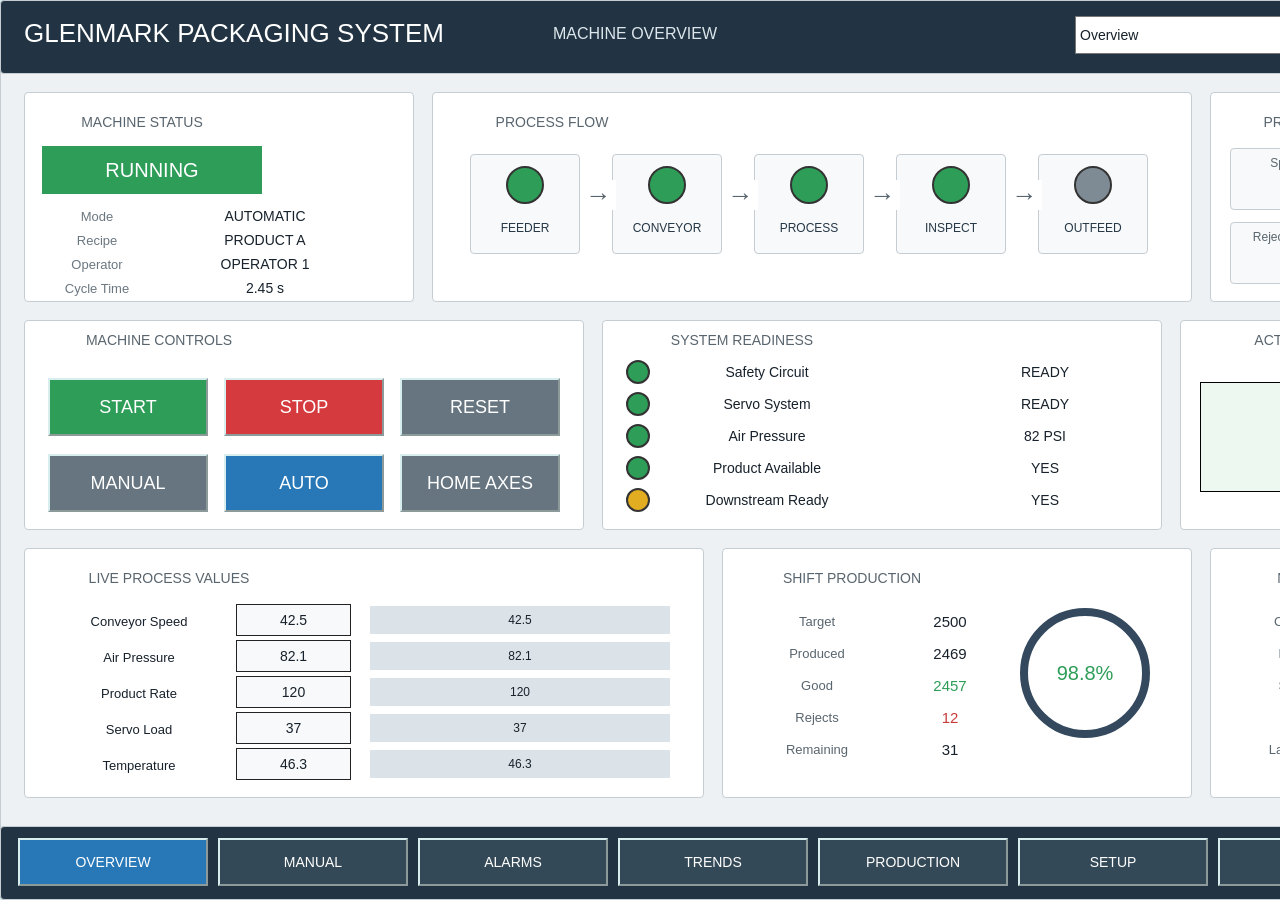
==== commit 9cd55a11: "Add deployable multi-screen HMI demo project" ====
--- a/runtime/index.html
+++ b/runtime/index.html
@@ -10,7 +10,7 @@
     name="viewport"
     content="width=device-width, initial-scale=1.0">
 
-<title>Glenmark_Modern_HMI_Demo</title>
+<title>Glenmark_Deployable_HMI_Demo</title>
 
 <style>
 
@@ -148,7 +148,7 @@
 <script>
 
 const project =
-    {"name":"Glenmark_Modern_HMI_Demo","canvas":{"width":1280,"height":720},"opc":{"endpoint":"opc.tcp://10.200.200.45:4840","policy":"Basic256Sha256","mode":"SignAndEncrypt","username":"admin"},"screens":[{"name":"Main","objects":[{"id":"obj_demo_0001","type":"panel","name":"bg","text":"","trueText":"RUNNING","falseText":"STOPPED","trueColor":"#2e9d58","falseColor":"#c83b3b","animateColor":false,"animateVisibility":false,"animateBlink":false,"blinkSpeed":0.8,"blinkOpacity":0.2,"x":0,"y":0,"w":1280,"h":720,"z":1,"fontSize":18,"bg":"#eef1f3","fg":"#17212b","node":"","binding":"none","dataType":"BOOL","buttonMode":"toggle","writeValue":"true","min":0,"max":100,"units":"","navTarget":""},{"id":"obj_demo_0002","type":"panel","name":"header","text":"","trueText":"RUNNING","falseText":"STOPPED","trueColor":"#2e9d58","falseColor":"#c83b3b","animateColor":false,"animateVisibility":false,"animateBlink":false,"blinkSpeed":0.8,"blinkOpacity":0.2,"x":0,"y":0,"w":1280,"h":64,"z":2,"fontSize":18,"bg":"#263746","fg":"#17212b","node":"","binding":"none","dataType":"BOOL","buttonMode":"toggle","writeValue":"true","min":0,"max":100,"units":"","navTarget":""},{"id":"obj_demo_0004","type":"panel","name":"footer","text":"","trueText":"RUNNING","falseText":"STOPPED","trueColor":"#2e9d58","falseColor":"#c83b3b","animateColor":false,"animateVisibility":false,"animateBlink":false,"blinkSpeed":0.8,"blinkOpacity":0.2,"x":0,"y":640,"w":1280,"h":80,"z":2,"fontSize":18,"bg":"#263746","fg":"#17212b","node":"","binding":"none","dataType":"BOOL","buttonMode":"toggle","writeValue":"true","min":0,"max":100,"units":"","navTarget":""},{"id":"obj_demo_0012","type":"panel","name":"statusCard","text":"","trueText":"RUNNING","falseText":"STOPPED","trueColor":"#2e9d58","falseColor":"#c83b3b","animateColor":false,"animateVisibility":false,"animateBlink":false,"blinkSpeed":0.8,"blinkOpacity":0.2,"x":24,"y":118,"w":360,"h":220,"z":2,"fontSize":18,"bg":"#ffffff","fg":"#17212b","node":"","binding":"none","dataType":"BOOL","buttonMode":"toggle","writeValue":"true","min":0,"max":100,"units":"","navTarget":""},{"id":"obj_demo_0013","type":"panel","name":"flowCard","text":"","trueText":"RUNNING","falseText":"STOPPED","trueColor":"#2e9d58","falseColor":"#c83b3b","animateColor":false,"animateVisibility":false,"animateBlink":false,"blinkSpeed":0.8,"blinkOpacity":0.2,"x":414,"y":118,"w":448,"h":220,"z":2,"fontSize":18,"bg":"#ffffff","fg":"#17212b","node":"","binding":"none","dataType":"BOOL","buttonMode":"toggle","writeValue":"true","min":0,"max":100,"units":"","navTarget":""},{"id":"obj_demo_0014","type":"panel","name":"prodCard","text":"","trueText":"RUNNING","falseText":"STOPPED","trueColor":"#2e9d58","falseColor":"#c83b3b","animateColor":false,"animateVisibility":false,"animateBlink":false,"blinkSpeed":0.8,"blinkOpacity":0.2,"x":892,"y":118,"w":364,"h":220,"z":2,"fontSize":18,"bg":"#ffffff","fg":"#17212b","node":"","binding":"none","dataType":"BOOL","buttonMode":"toggle","writeValue":"true","min":0,"max":100,"units":"","navTarget":""},{"id":"obj_demo_0042","type":"panel","name":"controlsCard","text":"","trueText":"RUNNING","falseText":"STOPPED","trueColor":"#2e9d58","falseColor":"#c83b3b","animateColor":false,"animateVisibility":false,"animateBlink":false,"blinkSpeed":0.8,"blinkOpacity":0.2,"x":24,"y":364,"w":516,"h":250,"z":2,"fontSize":18,"bg":"#ffffff","fg":"#17212b","node":"","binding":"none","dataType":"BOOL","buttonMode":"toggle","writeValue":"true","min":0,"max":100,"units":"","navTarget":""},{"id":"obj_demo_0050","type":"panel","name":"readyCard","text":"","trueText":"RUNNING","falseText":"STOPPED","trueColor":"#2e9d58","falseColor":"#c83b3b","animateColor":false,"animateVisibility":false,"animateBlink":false,"blinkSpeed":0.8,"blinkOpacity":0.2,"x":566,"y":364,"w":690,"h":250,"z":2,"fontSize":18,"bg":"#ffffff","fg":"#17212b","node":"","binding":"none","dataType":"BOOL","buttonMode":"toggle","writeValue":"true","min":0,"max":100,"units":"","navTarget":""},{"id":"obj_demo_0003","type":"label","name":"title","text":"GLENMARK PACKAGING SYSTEM","trueText":"RUNNING","falseText":"STOPPED","trueColor":"#2e9d58","falseColor":"#c83b3b","animateColor":false,"animateVisibility":false,"animateBlink":false,"blinkSpeed":0.8,"blinkOpacity":0.2,"x":28,"y":14,"w":430,"h":36,"z":3,"fontSize":24,"bg":"#263746","fg":"#ffffff","node":"","binding":"none","dataType":"BOOL","buttonMode":"toggle","writeValue":"true","min":0,"max":100,"units":"","navTarget":""},{"id":"obj_demo_0010","type":"label","name":"pageTitle","text":"MACHINE OVERVIEW","trueText":"RUNNING","falseText":"STOPPED","trueColor":"#2e9d58","falseColor":"#c83b3b","animateColor":false,"animateVisibility":false,"animateBlink":false,"blinkSpeed":0.8,"blinkOpacity":0.2,"x":466,"y":17,"w":270,"h":30,"z":3,"fontSize":16,"bg":"#263746","fg":"#d8e0e6","node":"","binding":"none","dataType":"BOOL","buttonMode":"toggle","writeValue":"true","min":0,"max":100,"units":"","navTarget":""},{"id":"obj_demo_0015","type":"label","name":"statusHdr","text":"MACHINE STATUS","trueText":"RUNNING","falseText":"STOPPED","trueColor":"#2e9d58","falseColor":"#c83b3b","animateColor":false,"animateVisibility":false,"animateBlink":false,"blinkSpeed":0.8,"blinkOpacity":0.2,"x":44,"y":132,"w":220,"h":28,"z":3,"fontSize":14,"bg":"#ffffff","fg":"#6b7780","node":"","binding":"none","dataType":"BOOL","buttonMode":"toggle","writeValue":"true","min":0,"max":100,"units":"","navTarget":""},{"id":"obj_demo_0017","type":"label","name":"modeLbl","text":"Mode","trueText":"RUNNING","falseText":"STOPPED","trueColor":"#2e9d58","falseColor":"#c83b3b","animateColor":false,"animateVisibility":false,"animateBlink":false,"blinkSpeed":0.8,"blinkOpacity":0.2,"x":44,"y":240,"w":100,"h":28,"z":3,"fontSize":14,"bg":"#ffffff","fg":"#6b7780","node":"","binding":"none","dataType":"BOOL","buttonMode":"toggle","writeValue":"true","min":0,"max":100,"units":"","navTarget":""},{"id":"obj_demo_0018","type":"label","name":"modeVal","text":"AUTOMATIC","trueText":"RUNNING","falseText":"STOPPED","trueColor":"#2e9d58","falseColor":"#c83b3b","animateColor":false,"animateVisibility":false,"animateBlink":false,"blinkSpeed":0.8,"blinkOpacity":0.2,"x":182,"y":240,"w":150,"h":28,"z":3,"fontSize":17,"bg":"#ffffff","fg":"#17212b","node":"","binding":"none","dataType":"BOOL","buttonMode":"toggle","writeValue":"true","min":0,"max":100,"units":"","navTarget":""},{"id":"obj_demo_0019","type":"label","name":"recipeLbl","text":"Recipe","trueText":"RUNNING","falseText":"STOPPED","trueColor":"#2e9d58","falseColor":"#c83b3b","animateColor":false,"animateVisibility":false,"animateBlink":false,"blinkSpeed":0.8,"blinkOpacity":0.2,"x":44,"y":278,"w":100,"h":28,"z":3,"fontSize":14,"bg":"#ffffff","fg":"#6b7780","node":"","binding":"none","dataType":"BOOL","buttonMode":"toggle","writeValue":"true","min":0,"max":100,"units":"","navTarget":""},{"id":"obj_demo_0020","type":"label","name":"recipeVal","text":"PRODUCT A","trueText":"RUNNING","falseText":"STOPPED","trueColor":"#2e9d58","falseColor":"#c83b3b","animateColor":false,"animateVisibility":false,"animateBlink":false,"blinkSpeed":0.8,"blinkOpacity":0.2,"x":182,"y":278,"w":150,"h":28,"z":3,"fontSize":17,"bg":"#ffffff","fg":"#17212b","node":"","binding":"none","dataType":"BOOL","buttonMode":"toggle","writeValue":"true","min":0,"max":100,"units":"","navTarget":""},{"id":"obj_demo_0021","type":"label","name":"flowHdr","text":"PROCESS FLOW","trueText":"RUNNING","falseText":"STOPPED","trueColor":"#2e9d58","falseColor":"#c83b3b","animateColor":false,"animateVisibility":false,"animateBlink":false,"blinkSpeed":0.8,"blinkOpacity":0.2,"x":434,"y":132,"w":220,"h":28,"z":3,"fontSize":14,"bg":"#ffffff","fg":"#6b7780","node":"","binding":"none","dataType":"BOOL","buttonMode":"toggle","writeValue":"true","min":0,"max":100,"units":"","navTarget":""},{"id":"obj_demo_0022","type":"label","name":"prodHdr","text":"PRODUCTION","trueText":"RUNNING","falseText":"STOPPED","trueColor":"#2e9d58","falseColor":"#c83b3b","animateColor":false,"animateVisibility":false,"animateBlink":false,"blinkSpeed":0.8,"blinkOpacity":0.2,"x":912,"y":132,"w":220,"h":28,"z":3,"fontSize":14,"bg":"#ffffff","fg":"#6b7780","node":"","binding":"none","dataType":"BOOL","buttonMode":"toggle","writeValue":"true","min":0,"max":100,"units":"","navTarget":""},{"id":"obj_demo_0023","type":"panel","name":"FEEDER_box","text":"","trueText":"RUNNING","falseText":"STOPPED","trueColor":"#2e9d58","falseColor":"#c83b3b","animateColor":false,"animateVisibility":false,"animateBlink":false,"blinkSpeed":0.8,"blinkOpacity":0.2,"x":438,"y":170,"w":88,"h":88,"z":3,"fontSize":18,"bg":"#f7f9fa","fg":"#17212b","node":"","binding":"none","dataType":"BOOL","buttonMode":"toggle","writeValue":"true","min":0,"max":100,"units":"","navTarget":""},{"id":"obj_demo_0026","type":"panel","name":"CONVEYOR_box","text":"","trueText":"RUNNING","falseText":"STOPPED","trueColor":"#2e9d58","falseColor":"#c83b3b","animateColor":false,"animateVisibility":false,"animateBlink":false,"blinkSpeed":0.8,"blinkOpacity":0.2,"x":540,"y":170,"w":88,"h":88,"z":3,"fontSize":18,"bg":"#f7f9fa","fg":"#17212b","node":"","binding":"none","dataType":"BOOL","buttonMode":"toggle","writeValue":"true","min":0,"max":100,"units":"","navTarget":""},{"id":"obj_demo_0029","type":"panel","name":"PROCESS_box","text":"","trueText":"RUNNING","falseText":"STOPPED","trueColor":"#2e9d58","falseColor":"#c83b3b","animateColor":false,"animateVisibility":false,"animateBlink":false,"blinkSpeed":0.8,"blinkOpacity":0.2,"x":642,"y":170,"w":88,"h":88,"z":3,"fontSize":18,"bg":"#f7f9fa","fg":"#17212b","node":"","binding":"none","dataType":"BOOL","buttonMode":"toggle","writeValue":"true","min":0,"max":100,"units":"","navTarget":""},{"id":"obj_demo_0032","type":"panel","name":"OUTFEED_box","text":"","trueText":"RUNNING","falseText":"STOPPED","trueColor":"#2e9d58","falseColor":"#c83b3b","animateColor":false,"animateVisibility":false,"animateBlink":false,"blinkSpeed":0.8,"blinkOpacity":0.2,"x":744,"y":170,"w":88,"h":88,"z":3,"fontSize":18,"bg":"#f7f9fa","fg":"#17212b","node":"","binding":"none","dataType":"BOOL","buttonMode":"toggle","writeValue":"true","min":0,"max":100,"units":"","navTarget":""},{"id":"obj_demo_0035","type":"label","name":"flowText","text":"Feeder  →  Conveyor  →  Process  →  Outfeed","trueText":"RUNNING","falseText":"STOPPED","trueColor":"#2e9d58","falseColor":"#c83b3b","animateColor":false,"animateVisibility":false,"animateBlink":false,"blinkSpeed":0.8,"blinkOpacity":0.2,"x":444,"y":278,"w":390,"h":30,"z":3,"fontSize":13,"bg":"#ffffff","fg":"#6b7780","node":"","binding":"none","dataType":"BOOL","buttonMode":"toggle","writeValue":"true","min":0,"max":100,"units":"","navTarget":""},{"id":"obj_demo_0036","type":"label","name":"Speed_lbl","text":"Speed","trueText":"RUNNING","falseText":"STOPPED","trueColor":"#2e9d58","falseColor":"#c83b3b","animateColor":false,"animateVisibility":false,"animateBlink":false,"blinkSpeed":0.8,"blinkOpacity":0.2,"x":912,"y":176,"w":130,"h":28,"z":3,"fontSize":14,"bg":"#ffffff","fg":"#6b7780","node":"","binding":"none","dataType":"BOOL","buttonMode":"toggle","writeValue":"true","min":0,"max":100,"units":"","navTarget":""},{"id":"obj_demo_0038","type":"label","name":"Good Count_lbl","text":"Good Count","trueText":"RUNNING","falseText":"STOPPED","trueColor":"#2e9d58","falseColor":"#c83b3b","animateColor":false,"animateVisibility":false,"animateBlink":false,"blinkSpeed":0.8,"blinkOpacity":0.2,"x":912,"y":230,"w":130,"h":28,"z":3,"fontSize":14,"bg":"#ffffff","fg":"#6b7780","node":"","binding":"none","dataType":"BOOL","buttonMode":"toggle","writeValue":"true","min":0,"max":100,"units":"","navTarget":""},{"id":"obj_demo_0040","type":"label","name":"Target_lbl","text":"Target","trueText":"RUNNING","falseText":"STOPPED","trueColor":"#2e9d58","falseColor":"#c83b3b","animateColor":false,"animateVisibility":false,"animateBlink":false,"blinkSpeed":0.8,"blinkOpacity":0.2,"x":912,"y":284,"w":130,"h":28,"z":3,"fontSize":14,"bg":"#ffffff","fg":"#6b7780","node":"","binding":"none","dataType":"BOOL","buttonMode":"toggle","writeValue":"true","min":0,"max":100,"units":"","navTarget":""},{"id":"obj_demo_0043","type":"label","name":"controlsHdr","text":"MACHINE CONTROLS","trueText":"RUNNING","falseText":"STOPPED","trueColor":"#2e9d58","falseColor":"#c83b3b","animateColor":false,"animateVisibility":false,"animateBlink":false,"blinkSpeed":0.8,"blinkOpacity":0.2,"x":44,"y":378,"w":240,"h":28,"z":3,"fontSize":14,"bg":"#ffffff","fg":"#6b7780","node":"","binding":"none","dataType":"BOOL","buttonMode":"toggle","writeValue":"true","min":0,"max":100,"units":"","navTarget":""},{"id":"obj_demo_0051","type":"label","name":"readyHdr","text":"SYSTEM READINESS","trueText":"RUNNING","falseText":"STOPPED","trueColor":"#2e9d58","falseColor":"#c83b3b","animateColor":false,"animateVisibility":false,"animateBlink":false,"blinkSpeed":0.8,"blinkOpacity":0.2,"x":586,"y":378,"w":240,"h":28,"z":3,"fontSize":14,"bg":"#ffffff","fg":"#6b7780","node":"","binding":"none","dataType":"BOOL","buttonMode":"toggle","writeValue":"true","min":0,"max":100,"units":"","navTarget":""},{"id":"obj_demo_0005","type":"nav","name":"nav_Main","text":"OVERVIEW","trueText":"RUNNING","falseText":"STOPPED","trueColor":"#2e9d58","falseColor":"#c83b3b","animateColor":false,"animateVisibility":false,"animateBlink":false,"blinkSpeed":0.8,"blinkOpacity":0.2,"x":26,"y":654,"w":160,"h":48,"z":4,"fontSize":15,"bg":"#2878b8","fg":"#ffffff","node":"","binding":"none","dataType":"BOOL","buttonMode":"toggle","writeValue":"true","min":0,"max":100,"units":"","navTarget":"Main"},{"id":"obj_demo_0006","type":"nav","name":"nav_Manual","text":"MANUAL","trueText":"RUNNING","falseText":"STOPPED","trueColor":"#2e9d58","falseColor":"#c83b3b","animateColor":false,"animateVisibility":false,"animateBlink":false,"blinkSpeed":0.8,"blinkOpacity":0.2,"x":206,"y":654,"w":160,"h":48,"z":4,"fontSize":15,"bg":"#344957","fg":"#ffffff","node":"","binding":"none","dataType":"BOOL","buttonMode":"toggle","writeValue":"true","min":0,"max":100,"units":"","navTarget":"Manual"},{"id":"obj_demo_0007","type":"nav","name":"nav_Alarms","text":"ALARMS","trueText":"RUNNING","falseText":"STOPPED","trueColor":"#2e9d58","falseColor":"#c83b3b","animateColor":false,"animateVisibility":false,"animateBlink":false,"blinkSpeed":0.8,"blinkOpacity":0.2,"x":386,"y":654,"w":160,"h":48,"z":4,"fontSize":15,"bg":"#344957","fg":"#ffffff","node":"","binding":"none","dataType":"BOOL","buttonMode":"toggle","writeValue":"true","min":0,"max":100,"units":"","navTarget":"Alarms"},{"id":"obj_demo_0008","type":"nav","name":"nav_Trends","text":"TRENDS","trueText":"RUNNING","falseText":"STOPPED","trueColor":"#2e9d58","falseColor":"#c83b3b","animateColor":false,"animateVisibility":false,"animateBlink":false,"blinkSpeed":0.8,"blinkOpacity":0.2,"x":566,"y":654,"w":160,"h":48,"z":4,"fontSize":15,"bg":"#344957","fg":"#ffffff","node":"","binding":"none","dataType":"BOOL","buttonMode":"toggle","writeValue":"true","min":0,"max":100,"units":"","navTarget":"Trends"},{"id":"obj_demo_0009","type":"nav","name":"nav_Setup","text":"SETUP","trueText":"RUNNING","falseText":"STOPPED","trueColor":"#2e9d58","falseColor":"#c83b3b","animateColor":false,"animateVisibility":false,"animateBlink":false,"blinkSpeed":0.8,"blinkOpacity":0.2,"x":746,"y":654,"w":160,"h":48,"z":4,"fontSize":15,"bg":"#344957","fg":"#ffffff","node":"","binding":"none","dataType":"BOOL","buttonMode":"toggle","writeValue":"true","min":0,"max":100,"units":"","navTarget":"Setup"},{"id":"obj_demo_0011","type":"status","name":"plcStatus","text":"PLC CONNECTED","trueText":"RUNNING","falseText":"STOPPED","trueColor":"#2e9d58","falseColor":"#c83b3b","animateColor":false,"animateVisibility":false,"animateBlink":false,"blinkSpeed":0.8,"blinkOpacity":0.2,"x":1015,"y":12,"w":225,"h":40,"z":4,"fontSize":16,"bg":"#2e9d58","fg":"#ffffff","node":"","binding":"none","dataType":"BOOL","buttonMode":"toggle","writeValue":"true","min":0,"max":100,"units":"","navTarget":""},{"id":"obj_demo_0016","type":"status","name":"machineState","text":"RUNNING","trueText":"RUNNING","falseText":"STOPPED","trueColor":"#2e9d58","falseColor":"#c83b3b","animateColor":false,"animateVisibility":false,"animateBlink":false,"blinkSpeed":0.8,"blinkOpacity":0.2,"x":44,"y":170,"w":200,"h":48,"z":4,"fontSize":18,"bg":"#2e9d58","fg":"#ffffff","node":"","binding":"none","dataType":"BOOL","buttonMode":"toggle","writeValue":"true","min":0,"max":100,"units":"","navTarget":""},{"id":"obj_demo_0024","type":"lamp","name":"FEEDER_lamp","text":"","trueText":"RUNNING","falseText":"STOPPED","trueColor":"#2e9d58","falseColor":"#c83b3b","animateColor":false,"animateVisibility":false,"animateBlink":false,"blinkSpeed":0.8,"blinkOpacity":0.2,"x":467,"y":183,"w":30,"h":30,"z":4,"fontSize":18,"bg":"#2e9d58","fg":"#17212b","node":"","binding":"none","dataType":"BOOL","buttonMode":"toggle","writeValue":"true","min":0,"max":100,"units":"","navTarget":""},{"id":"obj_demo_0025","type":"label","name":"FEEDER_lbl","text":"FEEDER","trueText":"RUNNING","falseText":"STOPPED","trueColor":"#2e9d58","falseColor":"#c83b3b","animateColor":false,"animateVisibility":false,"animateBlink":false,"blinkSpeed":0.8,"blinkOpacity":0.2,"x":442,"y":223,"w":80,"h":24,"z":4,"fontSize":12,"bg":"#f7f9fa","fg":"#263746","node":"","binding":"none","dataType":"BOOL","buttonMode":"toggle","writeValue":"true","min":0,"max":100,"units":"","navTarget":""},{"id":"obj_demo_0027","type":"lamp","name":"CONVEYOR_lamp","text":"","trueText":"RUNNING","falseText":"STOPPED","trueColor":"#2e9d58","falseColor":"#c83b3b","animateColor":false,"animateVisibility":false,"animateBlink":false,"blinkSpeed":0.8,"blinkOpacity":0.2,"x":569,"y":183,"w":30,"h":30,"z":4,"fontSize":18,"bg":"#2e9d58","fg":"#17212b","node":"","binding":"none","dataType":"BOOL","buttonMode":"toggle","writeValue":"true","min":0,"max":100,"units":"","navTarget":""},{"id":"obj_demo_0028","type":"label","name":"CONVEYOR_lbl","text":"CONVEYOR","trueText":"RUNNING","falseText":"STOPPED","trueColor":"#2e9d58","falseColor":"#c83b3b","animateColor":false,"animateVisibility":false,"animateBlink":false,"blinkSpeed":0.8,"blinkOpacity":0.2,"x":544,"y":223,"w":80,"h":24,"z":4,"fontSize":12,"bg":"#f7f9fa","fg":"#263746","node":"","binding":"none","dataType":"BOOL","buttonMode":"toggle","writeValue":"true","min":0,"max":100,"units":"","navTarget":""},{"id":"obj_demo_0030","type":"lamp","name":"PROCESS_lamp","text":"","trueText":"RUNNING","falseText":"STOPPED","trueColor":"#2e9d58","falseColor":"#c83b3b","animateColor":false,"animateVisibility":false,"animateBlink":false,"blinkSpeed":0.8,"blinkOpacity":0.2,"x":671,"y":183,"w":30,"h":30,"z":4,"fontSize":18,"bg":"#2e9d58","fg":"#17212b","node":"","binding":"none","dataType":"BOOL","buttonMode":"toggle","writeValue":"true","min":0,"max":100,"units":"","navTarget":""},{"id":"obj_demo_0031","type":"label","name":"PROCESS_lbl","text":"PROCESS","trueText":"RUNNING","falseText":"STOPPED","trueColor":"#2e9d58","falseColor":"#c83b3b","animateColor":false,"animateVisibility":false,"animateBlink":false,"blinkSpeed":0.8,"blinkOpacity":0.2,"x":646,"y":223,"w":80,"h":24,"z":4,"fontSize":12,"bg":"#f7f9fa","fg":"#263746","node":"","binding":"none","dataType":"BOOL","buttonMode":"toggle","writeValue":"true","min":0,"max":100,"units":"","navTarget":""},{"id":"obj_demo_0033","type":"lamp","name":"OUTFEED_lamp","text":"","trueText":"RUNNING","falseText":"STOPPED","trueColor":"#2e9d58","falseColor":"#c83b3b","animateColor":false,"animateVisibility":false,"animateBlink":false,"blinkSpeed":0.8,"blinkOpacity":0.2,"x":773,"y":183,"w":30,"h":30,"z":4,"fontSize":18,"bg":"#7f8b94","fg":"#17212b","node":"","binding":"none","dataType":"BOOL","buttonMode":"toggle","writeValue":"true","min":0,"max":100,"units":"","navTarget":""},{"id":"obj_demo_0034","type":"label","name":"OUTFEED_lbl","text":"OUTFEED","trueText":"RUNNING","falseText":"STOPPED","trueColor":"#2e9d58","falseColor":"#c83b3b","animateColor":false,"animateVisibility":false,"animateBlink":false,"blinkSpeed":0.8,"blinkOpacity":0.2,"x":748,"y":223,"w":80,"h":24,"z":4,"fontSize":12,"bg":"#f7f9fa","fg":"#263746","node":"","binding":"none","dataType":"BOOL","buttonMode":"toggle","writeValue":"true","min":0,"max":100,"units":"","navTarget":""},{"id":"obj_demo_0037","type":"num","name":"Speed_val","text":"120","trueText":"RUNNING","falseText":"STOPPED","trueColor":"#2e9d58","falseColor":"#c83b3b","animateColor":false,"animateVisibility":false,"animateBlink":false,"blinkSpeed":0.8,"blinkOpacity":0.2,"x":1070,"y":170,"w":150,"h":44,"z":4,"fontSize":22,"bg":"#f5f7f8","fg":"#17212b","node":"","binding":"none","dataType":"BOOL","buttonMode":"toggle","writeValue":"true","min":0,"max":100,"units":"pcs/min","navTarget":""},{"id":"obj_demo_0039","type":"num","name":"Good Count_val","text":"2457","trueText":"RUNNING","falseText":"STOPPED","trueColor":"#2e9d58","falseColor":"#c83b3b","animateColor":false,"animateVisibility":false,"animateBlink":false,"blinkSpeed":0.8,"blinkOpacity":0.2,"x":1070,"y":224,"w":150,"h":44,"z":4,"fontSize":22,"bg":"#f5f7f8","fg":"#17212b","node":"","binding":"none","dataType":"BOOL","buttonMode":"toggle","writeValue":"true","min":0,"max":100,"units":"","navTarget":""},{"id":"obj_demo_0041","type":"num","name":"Target_val","text":"2500","trueText":"RUNNING","falseText":"STOPPED","trueColor":"#2e9d58","falseColor":"#c83b3b","animateColor":false,"animateVisibility":false,"animateBlink":false,"blinkSpeed":0.8,"blinkOpacity":0.2,"x":1070,"y":278,"w":150,"h":44,"z":4,"fontSize":22,"bg":"#f5f7f8","fg":"#17212b","node":"","binding":"none","dataType":"BOOL","buttonMode":"toggle","writeValue":"true","min":0,"max":100,"units":"","navTarget":""},{"id":"obj_demo_0044","type":"button","name":"start","text":"START","trueText":"RUNNING","falseText":"STOPPED","trueColor":"#2e9d58","falseColor":"#c83b3b","animateColor":false,"animateVisibility":false,"animateBlink":false,"blinkSpeed":0.8,"blinkOpacity":0.2,"x":48,"y":428,"w":140,"h":58,"z":4,"fontSize":18,"bg":"#2e9d58","fg":"#ffffff","node":"","binding":"none","dataType":"BOOL","buttonMode":"toggle","writeValue":"true","min":0,"max":100,"units":"","navTarget":""},{"id":"obj_demo_0045","type":"button","name":"stop","text":"STOP","trueText":"RUNNING","falseText":"STOPPED","trueColor":"#2e9d58","falseColor":"#c83b3b","animateColor":false,"animateVisibility":false,"animateBlink":false,"blinkSpeed":0.8,"blinkOpacity":0.2,"x":208,"y":428,"w":140,"h":58,"z":4,"fontSize":18,"bg":"#c83b3b","fg":"#ffffff","node":"","binding":"none","dataType":"BOOL","buttonMode":"toggle","writeValue":"true","min":0,"max":100,"units":"","navTarget":""},{"id":"obj_demo_0046","type":"button","name":"reset","text":"RESET","trueText":"RUNNING","falseText":"STOPPED","trueColor":"#2e9d58","falseColor":"#c83b3b","animateColor":false,"animateVisibility":false,"animateBlink":false,"blinkSpeed":0.8,"blinkOpacity":0.2,"x":368,"y":428,"w":140,"h":58,"z":4,"fontSize":18,"bg":"#d6dde2","fg":"#17212b","node":"","binding":"none","dataType":"BOOL","buttonMode":"toggle","writeValue":"true","min":0,"max":100,"units":"","navTarget":""},{"id":"obj_demo_0047","type":"button","name":"manual","text":"MANUAL","trueText":"RUNNING","falseText":"STOPPED","trueColor":"#2e9d58","falseColor":"#c83b3b","animateColor":false,"animateVisibility":false,"animateBlink":false,"blinkSpeed":0.8,"blinkOpacity":0.2,"x":48,"y":508,"w":140,"h":58,"z":4,"fontSize":18,"bg":"#d6dde2","fg":"#17212b","node":"","binding":"none","dataType":"BOOL","buttonMode":"toggle","writeValue":"true","min":0,"max":100,"units":"","navTarget":""},{"id":"obj_demo_0048","type":"button","name":"auto","text":"AUTO","trueText":"RUNNING","falseText":"STOPPED","trueColor":"#2e9d58","falseColor":"#c83b3b","animateColor":false,"animateVisibility":false,"animateBlink":false,"blinkSpeed":0.8,"blinkOpacity":0.2,"x":208,"y":508,"w":140,"h":58,"z":4,"fontSize":18,"bg":"#2878b8","fg":"#ffffff","node":"","binding":"none","dataType":"BOOL","buttonMode":"toggle","writeValue":"true","min":0,"max":100,"units":"","navTarget":""},{"id":"obj_demo_0049","type":"button","name":"home","text":"HOME AXES","trueText":"RUNNING","falseText":"STOPPED","trueColor":"#2e9d58","falseColor":"#c83b3b","animateColor":false,"animateVisibility":false,"animateBlink":false,"blinkSpeed":0.8,"blinkOpacity":0.2,"x":368,"y":508,"w":140,"h":58,"z":4,"fontSize":18,"bg":"#d6dde2","fg":"#17212b","node":"","binding":"none","dataType":"BOOL","buttonMode":"toggle","writeValue":"true","min":0,"max":100,"units":"","navTarget":""},{"id":"obj_demo_0052","type":"lamp","name":"Safety Circuit_lamp","text":"","trueText":"RUNNING","falseText":"STOPPED","trueColor":"#2e9d58","falseColor":"#c83b3b","animateColor":false,"animateVisibility":false,"animateBlink":false,"blinkSpeed":0.8,"blinkOpacity":0.2,"x":590,"y":428,"w":24,"h":24,"z":4,"fontSize":18,"bg":"#2e9d58","fg":"#17212b","node":"","binding":"none","dataType":"BOOL","buttonMode":"toggle","writeValue":"true","min":0,"max":100,"units":"","navTarget":""},{"id":"obj_demo_0053","type":"label","name":"Safety Circuit_label","text":"Safety Circuit","trueText":"RUNNING","falseText":"STOPPED","trueColor":"#2e9d58","falseColor":"#c83b3b","animateColor":false,"animateVisibility":false,"animateBlink":false,"blinkSpeed":0.8,"blinkOpacity":0.2,"x":626,"y":424,"w":230,"h":32,"z":4,"fontSize":15,"bg":"#ffffff","fg":"#17212b","node":"","binding":"none","dataType":"BOOL","buttonMode":"toggle","writeValue":"true","min":0,"max":100,"units":"","navTarget":""},{"id":"obj_demo_0054","type":"lamp","name":"Servo System_lamp","text":"","trueText":"RUNNING","falseText":"STOPPED","trueColor":"#2e9d58","falseColor":"#c83b3b","animateColor":false,"animateVisibility":false,"animateBlink":false,"blinkSpeed":0.8,"blinkOpacity":0.2,"x":590,"y":466,"w":24,"h":24,"z":4,"fontSize":18,"bg":"#2e9d58","fg":"#17212b","node":"","binding":"none","dataType":"BOOL","buttonMode":"toggle","writeValue":"true","min":0,"max":100,"units":"","navTarget":""},{"id":"obj_demo_0055","type":"label","name":"Servo System_label","text":"Servo System","trueText":"RUNNING","falseText":"STOPPED","trueColor":"#2e9d58","falseColor":"#c83b3b","animateColor":false,"animateVisibility":false,"animateBlink":false,"blinkSpeed":0.8,"blinkOpacity":0.2,"x":626,"y":462,"w":230,"h":32,"z":4,"fontSize":15,"bg":"#ffffff","fg":"#17212b","node":"","binding":"none","dataType":"BOOL","buttonMode":"toggle","writeValue":"true","min":0,"max":100,"units":"","navTarget":""},{"id":"obj_demo_0056","type":"lamp","name":"Air Pressure_lamp","text":"","trueText":"RUNNING","falseText":"STOPPED","trueColor":"#2e9d58","falseColor":"#c83b3b","animateColor":false,"animateVisibility":false,"animateBlink":false,"blinkSpeed":0.8,"blinkOpacity":0.2,"x":590,"y":504,"w":24,"h":24,"z":4,"fontSize":18,"bg":"#2e9d58","fg":"#17212b","node":"","binding":"none","dataType":"BOOL","buttonMode":"toggle","writeValue":"true","min":0,"max":100,"units":"","navTarget":""},{"id":"obj_demo_0057","type":"label","name":"Air Pressure_label","text":"Air Pressure","trueText":"RUNNING","falseText":"STOPPED","trueColor":"#2e9d58","falseColor":"#c83b3b","animateColor":false,"animateVisibility":false,"animateBlink":false,"blinkSpeed":0.8,"blinkOpacity":0.2,"x":626,"y":500,"w":230,"h":32,"z":4,"fontSize":15,"bg":"#ffffff","fg":"#17212b","node":"","binding":"none","dataType":"BOOL","buttonMode":"toggle","writeValue":"true","min":0,"max":100,"units":"","navTarget":""},{"id":"obj_demo_0058","type":"lamp","name":"Product Available_lamp","text":"","trueText":"RUNNING","falseText":"STOPPED","trueColor":"#2e9d58","falseColor":"#c83b3b","animateColor":false,"animateVisibility":false,"animateBlink":false,"blinkSpeed":0.8,"blinkOpacity":0.2,"x":590,"y":542,"w":24,"h":24,"z":4,"fontSize":18,"bg":"#2e9d58","fg":"#17212b","node":"","binding":"none","dataType":"BOOL","buttonMode":"toggle","writeValue":"true","min":0,"max":100,"units":"","navTarget":""},{"id":"obj_demo_0059","type":"label","name":"Product Available_label","text":"Product Available","trueText":"RUNNING","falseText":"STOPPED","trueColor":"#2e9d58","falseColor":"#c83b3b","animateColor":false,"animateVisibility":false,"animateBlink":false,"blinkSpeed":0.8,"blinkOpacity":0.2,"x":626,"y":538,"w":230,"h":32,"z":4,"fontSize":15,"bg":"#ffffff","fg":"#17212b","node":"","binding":"none","dataType":"BOOL","buttonMode":"toggle","writeValue":"true","min":0,"max":100,"units":"","navTarget":""},{"id":"obj_demo_0060","type":"lamp","name":"Downstream Ready_lamp","text":"","trueText":"RUNNING","falseText":"STOPPED","trueColor":"#2e9d58","falseColor":"#c83b3b","animateColor":false,"animateVisibility":false,"animateBlink":false,"blinkSpeed":0.8,"blinkOpacity":0.2,"x":590,"y":580,"w":24,"h":24,"z":4,"fontSize":18,"bg":"#e3ad22","fg":"#17212b","node":"","binding":"none","dataType":"BOOL","buttonMode":"toggle","writeValue":"true","min":0,"max":100,"units":"","navTarget":""},{"id":"obj_demo_0061","type":"label","name":"Downstream Ready_label","text":"Downstream Ready","trueText":"RUNNING","falseText":"STOPPED","trueColor":"#2e9d58","falseColor":"#c83b3b","animateColor":false,"animateVisibility":false,"animateBlink":false,"blinkSpeed":0.8,"blinkOpacity":0.2,"x":626,"y":576,"w":230,"h":32,"z":4,"fontSize":15,"bg":"#ffffff","fg":"#17212b","node":"","binding":"none","dataType":"BOOL","buttonMode":"toggle","writeValue":"true","min":0,"max":100,"units":"","navTarget":""},{"id":"obj_demo_0062","type":"alarm","name":"alarmBanner","text":"NO ACTIVE ALARMS","trueText":"RUNNING","falseText":"STOPPED","trueColor":"#2e9d58","falseColor":"#c83b3b","animateColor":false,"animateVisibility":false,"animateBlink":false,"blinkSpeed":0.8,"blinkOpacity":0.2,"x":914,"y":520,"w":300,"h":42,"z":4,"fontSize":14,"bg":"#e9eef1","fg":"#263746","node":"","binding":"none","dataType":"BOOL","buttonMode":"toggle","writeValue":"true","min":0,"max":100,"units":"","navTarget":""}]},{"name":"Manual","objects":[{"id":"obj_demo_0063","type":"panel","name":"bg","text":"","trueText":"RUNNING","falseText":"STOPPED","trueColor":"#2e9d58","falseColor":"#c83b3b","animateColor":false,"animateVisibility":false,"animateBlink":false,"blinkSpeed":0.8,"blinkOpacity":0.2,"x":0,"y":0,"w":1280,"h":720,"z":1,"fontSize":18,"bg":"#eef1f3","fg":"#17212b","node":"","binding":"none","dataType":"BOOL","buttonMode":"toggle","writeValue":"true","min":0,"max":100,"units":"","navTarget":""},{"id":"obj_demo_0064","type":"panel","name":"header","text":"","trueText":"RUNNING","falseText":"STOPPED","trueColor":"#2e9d58","falseColor":"#c83b3b","animateColor":false,"animateVisibility":false,"animateBlink":false,"blinkSpeed":0.8,"blinkOpacity":0.2,"x":0,"y":0,"w":1280,"h":64,"z":2,"fontSize":18,"bg":"#263746","fg":"#17212b","node":"","binding":"none","dataType":"BOOL","buttonMode":"toggle","writeValue":"true","min":0,"max":100,"units":"","navTarget":""},{"id":"obj_demo_0065","type":"label","name":"title","text":"MANUAL CONTROLS","trueText":"RUNNING","falseText":"STOPPED","trueColor":"#2e9d58","falseColor":"#c83b3b","animateColor":false,"animateVisibility":false,"animateBlink":false,"blinkSpeed":0.8,"blinkOpacity":0.2,"x":28,"y":14,"w":430,"h":36,"z":3,"fontSize":24,"bg":"#263746","fg":"#ffffff","node":"","binding":"none","dataType":"BOOL","buttonMode":"toggle","writeValue":"true","min":0,"max":100,"units":"","navTarget":""},{"id":"obj_demo_0066","type":"panel","name":"footer","text":"","trueText":"RUNNING","falseText":"STOPPED","trueColor":"#2e9d58","falseColor":"#c83b3b","animateColor":false,"animateVisibility":false,"animateBlink":false,"blinkSpeed":0.8,"blinkOpacity":0.2,"x":0,"y":640,"w":1280,"h":80,"z":2,"fontSize":18,"bg":"#263746","fg":"#17212b","node":"","binding":"none","dataType":"BOOL","buttonMode":"toggle","writeValue":"true","min":0,"max":100,"units":"","navTarget":""},{"id":"obj_demo_0067","type":"nav","name":"nav_Main","text":"OVERVIEW","trueText":"RUNNING","falseText":"STOPPED","trueColor":"#2e9d58","falseColor":"#c83b3b","animateColor":false,"animateVisibility":false,"animateBlink":false,"blinkSpeed":0.8,"blinkOpacity":0.2,"x":26,"y":654,"w":160,"h":48,"z":4,"fontSize":15,"bg":"#344957","fg":"#ffffff","node":"","binding":"none","dataType":"BOOL","buttonMode":"toggle","writeValue":"true","min":0,"max":100,"units":"","navTarget":"Main"},{"id":"obj_demo_0068","type":"nav","name":"nav_Manual","text":"MANUAL","trueText":"RUNNING","falseText":"STOPPED","trueColor":"#2e9d58","falseColor":"#c83b3b","animateColor":false,"animateVisibility":false,"animateBlink":false,"blinkSpeed":0.8,"blinkOpacity":0.2,"x":206,"y":654,"w":160,"h":48,"z":4,"fontSize":15,"bg":"#2878b8","fg":"#ffffff","node":"","binding":"none","dataType":"BOOL","buttonMode":"toggle","writeValue":"true","min":0,"max":100,"units":"","navTarget":"Manual"},{"id":"obj_demo_0069","type":"nav","name":"nav_Alarms","text":"ALARMS","trueText":"RUNNING","falseText":"STOPPED","trueColor":"#2e9d58","falseColor":"#c83b3b","animateColor":false,"animateVisibility":false,"animateBlink":false,"blinkSpeed":0.8,"blinkOpacity":0.2,"x":386,"y":654,"w":160,"h":48,"z":4,"fontSize":15,"bg":"#344957","fg":"#ffffff","node":"","binding":"none","dataType":"BOOL","buttonMode":"toggle","writeValue":"true","min":0,"max":100,"units":"","navTarget":"Alarms"},{"id":"obj_demo_0070","type":"nav","name":"nav_Trends","text":"TRENDS","trueText":"RUNNING","falseText":"STOPPED","trueColor":"#2e9d58","falseColor":"#c83b3b","animateColor":false,"animateVisibility":false,"animateBlink":false,"blinkSpeed":0.8,"blinkOpacity":0.2,"x":566,"y":654,"w":160,"h":48,"z":4,"fontSize":15,"bg":"#344957","fg":"#ffffff","node":"","binding":"none","dataType":"BOOL","buttonMode":"toggle","writeValue":"true","min":0,"max":100,"units":"","navTarget":"Trends"},{"id":"obj_demo_0071","type":"nav","name":"nav_Setup","text":"SETUP","trueText":"RUNNING","falseText":"STOPPED","trueColor":"#2e9d58","falseColor":"#c83b3b","animateColor":false,"animateVisibility":false,"animateBlink":false,"blinkSpeed":0.8,"blinkOpacity":0.2,"x":746,"y":654,"w":160,"h":48,"z":4,"fontSize":15,"bg":"#344957","fg":"#ffffff","node":"","binding":"none","dataType":"BOOL","buttonMode":"toggle","writeValue":"true","min":0,"max":100,"units":"","navTarget":"Setup"},{"id":"obj_demo_0072","type":"panel","name":"FEEDER_card","text":"","trueText":"RUNNING","falseText":"STOPPED","trueColor":"#2e9d58","falseColor":"#c83b3b","animateColor":false,"animateVisibility":false,"animateBlink":false,"blinkSpeed":0.8,"blinkOpacity":0.2,"x":24,"y":112,"w":276,"h":430,"z":2,"fontSize":18,"bg":"#ffffff","fg":"#17212b","node":"","binding":"none","dataType":"BOOL","buttonMode":"toggle","writeValue":"true","min":0,"max":100,"units":"","navTarget":""},{"id":"obj_demo_0073","type":"label","name":"FEEDER_hdr","text":"FEEDER","trueText":"RUNNING","falseText":"STOPPED","trueColor":"#2e9d58","falseColor":"#c83b3b","animateColor":false,"animateVisibility":false,"animateBlink":false,"blinkSpeed":0.8,"blinkOpacity":0.2,"x":44,"y":130,"w":220,"h":28,"z":3,"fontSize":18,"bg":"#ffffff","fg":"#263746","node":"","binding":"none","dataType":"BOOL","buttonMode":"toggle","writeValue":"true","min":0,"max":100,"units":"","navTarget":""},{"id":"obj_demo_0074","type":"status","name":"FEEDER_status","text":"READY","trueText":"RUNNING","falseText":"STOPPED","trueColor":"#2e9d58","falseColor":"#c83b3b","animateColor":false,"animateVisibility":false,"animateBlink":false,"blinkSpeed":0.8,"blinkOpacity":0.2,"x":44,"y":176,"w":180,"h":42,"z":4,"fontSize":15,"bg":"#2e9d58","fg":"#ffffff","node":"","binding":"none","dataType":"BOOL","buttonMode":"toggle","writeValue":"true","min":0,"max":100,"units":"","navTarget":""},{"id":"obj_demo_0075","type":"button","name":"FEEDER_start","text":"START","trueText":"RUNNING","falseText":"STOPPED","trueColor":"#2e9d58","falseColor":"#c83b3b","animateColor":false,"animateVisibility":false,"animateBlink":false,"blinkSpeed":0.8,"blinkOpacity":0.2,"x":44,"y":248,"w":110,"h":52,"z":4,"fontSize":16,"bg":"#2e9d58","fg":"#ffffff","node":"","binding":"none","dataType":"BOOL","buttonMode":"toggle","writeValue":"true","min":0,"max":100,"units":"","navTarget":""},{"id":"obj_demo_0076","type":"button","name":"FEEDER_stop","text":"STOP","trueText":"RUNNING","falseText":"STOPPED","trueColor":"#2e9d58","falseColor":"#c83b3b","animateColor":false,"animateVisibility":false,"animateBlink":false,"blinkSpeed":0.8,"blinkOpacity":0.2,"x":170,"y":248,"w":110,"h":52,"z":4,"fontSize":16,"bg":"#c83b3b","fg":"#ffffff","node":"","binding":"none","dataType":"BOOL","buttonMode":"toggle","writeValue":"true","min":0,"max":100,"units":"","navTarget":""},{"id":"obj_demo_0077","type":"button","name":"FEEDER_jog","text":"JOG","trueText":"RUNNING","falseText":"STOPPED","trueColor":"#2e9d58","falseColor":"#c83b3b","animateColor":false,"animateVisibility":false,"animateBlink":false,"blinkSpeed":0.8,"blinkOpacity":0.2,"x":44,"y":320,"w":236,"h":52,"z":4,"fontSize":16,"bg":"#d6dde2","fg":"#17212b","node":"","binding":"none","dataType":"BOOL","buttonMode":"toggle","writeValue":"true","min":0,"max":100,"units":"","navTarget":""},{"id":"obj_demo_0078","type":"label","name":"FEEDER_sp","text":"Speed Setpoint","trueText":"RUNNING","falseText":"STOPPED","trueColor":"#2e9d58","falseColor":"#c83b3b","animateColor":false,"animateVisibility":false,"animateBlink":false,"blinkSpeed":0.8,"blinkOpacity":0.2,"x":44,"y":394,"w":120,"h":28,"z":3,"fontSize":13,"bg":"#ffffff","fg":"#6b7780","node":"","binding":"none","dataType":"BOOL","buttonMode":"toggle","writeValue":"true","min":0,"max":100,"units":"","navTarget":""},{"id":"obj_demo_0079","type":"input","name":"FEEDER_input","text":"50","trueText":"RUNNING","falseText":"STOPPED","trueColor":"#2e9d58","falseColor":"#c83b3b","animateColor":false,"animateVisibility":false,"animateBlink":false,"blinkSpeed":0.8,"blinkOpacity":0.2,"x":170,"y":388,"w":110,"h":40,"z":4,"fontSize":16,"bg":"#f5f7f8","fg":"#17212b","node":"","binding":"none","dataType":"BOOL","buttonMode":"toggle","writeValue":"true","min":0,"max":100,"units":"","navTarget":""},{"id":"obj_demo_0080","type":"panel","name":"CONVEYOR_card","text":"","trueText":"RUNNING","falseText":"STOPPED","trueColor":"#2e9d58","falseColor":"#c83b3b","animateColor":false,"animateVisibility":false,"animateBlink":false,"blinkSpeed":0.8,"blinkOpacity":0.2,"x":324,"y":112,"w":276,"h":430,"z":2,"fontSize":18,"bg":"#ffffff","fg":"#17212b","node":"","binding":"none","dataType":"BOOL","buttonMode":"toggle","writeValue":"true","min":0,"max":100,"units":"","navTarget":""},{"id":"obj_demo_0081","type":"label","name":"CONVEYOR_hdr","text":"CONVEYOR","trueText":"RUNNING","falseText":"STOPPED","trueColor":"#2e9d58","falseColor":"#c83b3b","animateColor":false,"animateVisibility":false,"animateBlink":false,"blinkSpeed":0.8,"blinkOpacity":0.2,"x":344,"y":130,"w":220,"h":28,"z":3,"fontSize":18,"bg":"#ffffff","fg":"#263746","node":"","binding":"none","dataType":"BOOL","buttonMode":"toggle","writeValue":"true","min":0,"max":100,"units":"","navTarget":""},{"id":"obj_demo_0082","type":"status","name":"CONVEYOR_status","text":"READY","trueText":"RUNNING","falseText":"STOPPED","trueColor":"#2e9d58","falseColor":"#c83b3b","animateColor":false,"animateVisibility":false,"animateBlink":false,"blinkSpeed":0.8,"blinkOpacity":0.2,"x":344,"y":176,"w":180,"h":42,"z":4,"fontSize":15,"bg":"#2e9d58","fg":"#ffffff","node":"","binding":"none","dataType":"BOOL","buttonMode":"toggle","writeValue":"true","min":0,"max":100,"units":"","navTarget":""},{"id":"obj_demo_0083","type":"button","name":"CONVEYOR_start","text":"START","trueText":"RUNNING","falseText":"STOPPED","trueColor":"#2e9d58","falseColor":"#c83b3b","animateColor":false,"animateVisibility":false,"animateBlink":false,"blinkSpeed":0.8,"blinkOpacity":0.2,"x":344,"y":248,"w":110,"h":52,"z":4,"fontSize":16,"bg":"#2e9d58","fg":"#ffffff","node":"","binding":"none","dataType":"BOOL","buttonMode":"toggle","writeValue":"true","min":0,"max":100,"units":"","navTarget":""},{"id":"obj_demo_0084","type":"button","name":"CONVEYOR_stop","text":"STOP","trueText":"RUNNING","falseText":"STOPPED","trueColor":"#2e9d58","falseColor":"#c83b3b","animateColor":false,"animateVisibility":false,"animateBlink":false,"blinkSpeed":0.8,"blinkOpacity":0.2,"x":470,"y":248,"w":110,"h":52,"z":4,"fontSize":16,"bg":"#c83b3b","fg":"#ffffff","node":"","binding":"none","dataType":"BOOL","buttonMode":"toggle","writeValue":"true","min":0,"max":100,"units":"","navTarget":""},{"id":"obj_demo_0085","type":"button","name":"CONVEYOR_jog","text":"JOG","trueText":"RUNNING","falseText":"STOPPED","trueColor":"#2e9d58","falseColor":"#c83b3b","animateColor":false,"animateVisibility":false,"animateBlink":false,"blinkSpeed":0.8,"blinkOpacity":0.2,"x":344,"y":320,"w":236,"h":52,"z":4,"fontSize":16,"bg":"#d6dde2","fg":"#17212b","node":"","binding":"none","dataType":"BOOL","buttonMode":"toggle","writeValue":"true","min":0,"max":100,"units":"","navTarget":""},{"id":"obj_demo_0086","type":"label","name":"CONVEYOR_sp","text":"Speed Setpoint","trueText":"RUNNING","falseText":"STOPPED","trueColor":"#2e9d58","falseColor":"#c83b3b","animateColor":false,"animateVisibility":false,"animateBlink":false,"blinkSpeed":0.8,"blinkOpacity":0.2,"x":344,"y":394,"w":120,"h":28,"z":3,"fontSize":13,"bg":"#ffffff","fg":"#6b7780","node":"","binding":"none","dataType":"BOOL","buttonMode":"toggle","writeValue":"true","min":0,"max":100,"units":"","navTarget":""},{"id":"obj_demo_0087","type":"input","name":"CONVEYOR_input","text":"50","trueText":"RUNNING","falseText":"STOPPED","trueColor":"#2e9d58","falseColor":"#c83b3b","animateColor":false,"animateVisibility":false,"animateBlink":false,"blinkSpeed":0.8,"blinkOpacity":0.2,"x":470,"y":388,"w":110,"h":40,"z":4,"fontSize":16,"bg":"#f5f7f8","fg":"#17212b","node":"","binding":"none","dataType":"BOOL","buttonMode":"toggle","writeValue":"true","min":0,"max":100,"units":"","navTarget":""},{"id":"obj_demo_0088","type":"panel","name":"PROCESS_card","text":"","trueText":"RUNNING","falseText":"STOPPED","trueColor":"#2e9d58","falseColor":"#c83b3b","animateColor":false,"animateVisibility":false,"animateBlink":false,"blinkSpeed":0.8,"blinkOpacity":0.2,"x":624,"y":112,"w":276,"h":430,"z":2,"fontSize":18,"bg":"#ffffff","fg":"#17212b","node":"","binding":"none","dataType":"BOOL","buttonMode":"toggle","writeValue":"true","min":0,"max":100,"units":"","navTarget":""},{"id":"obj_demo_0089","type":"label","name":"PROCESS_hdr","text":"PROCESS","trueText":"RUNNING","falseText":"STOPPED","trueColor":"#2e9d58","falseColor":"#c83b3b","animateColor":false,"animateVisibility":false,"animateBlink":false,"blinkSpeed":0.8,"blinkOpacity":0.2,"x":644,"y":130,"w":220,"h":28,"z":3,"fontSize":18,"bg":"#ffffff","fg":"#263746","node":"","binding":"none","dataType":"BOOL","buttonMode":"toggle","writeValue":"true","min":0,"max":100,"units":"","navTarget":""},{"id":"obj_demo_0090","type":"status","name":"PROCESS_status","text":"READY","trueText":"RUNNING","falseText":"STOPPED","trueColor":"#2e9d58","falseColor":"#c83b3b","animateColor":false,"animateVisibility":false,"animateBlink":false,"blinkSpeed":0.8,"blinkOpacity":0.2,"x":644,"y":176,"w":180,"h":42,"z":4,"fontSize":15,"bg":"#2e9d58","fg":"#ffffff","node":"","binding":"none","dataType":"BOOL","buttonMode":"toggle","writeValue":"true","min":0,"max":100,"units":"","navTarget":""},{"id":"obj_demo_0091","type":"button","name":"PROCESS_start","text":"START","trueText":"RUNNING","falseText":"STOPPED","trueColor":"#2e9d58","falseColor":"#c83b3b","animateColor":false,"animateVisibility":false,"animateBlink":false,"blinkSpeed":0.8,"blinkOpacity":0.2,"x":644,"y":248,"w":110,"h":52,"z":4,"fontSize":16,"bg":"#2e9d58","fg":"#ffffff","node":"","binding":"none","dataType":"BOOL","buttonMode":"toggle","writeValue":"true","min":0,"max":100,"units":"","navTarget":""},{"id":"obj_demo_0092","type":"button","name":"PROCESS_stop","text":"STOP","trueText":"RUNNING","falseText":"STOPPED","trueColor":"#2e9d58","falseColor":"#c83b3b","animateColor":false,"animateVisibility":false,"animateBlink":false,"blinkSpeed":0.8,"blinkOpacity":0.2,"x":770,"y":248,"w":110,"h":52,"z":4,"fontSize":16,"bg":"#c83b3b","fg":"#ffffff","node":"","binding":"none","dataType":"BOOL","buttonMode":"toggle","writeValue":"true","min":0,"max":100,"units":"","navTarget":""},{"id":"obj_demo_0093","type":"button","name":"PROCESS_jog","text":"JOG","trueText":"RUNNING","falseText":"STOPPED","trueColor":"#2e9d58","falseColor":"#c83b3b","animateColor":false,"animateVisibility":false,"animateBlink":false,"blinkSpeed":0.8,"blinkOpacity":0.2,"x":644,"y":320,"w":236,"h":52,"z":4,"fontSize":16,"bg":"#d6dde2","fg":"#17212b","node":"","binding":"none","dataType":"BOOL","buttonMode":"toggle","writeValue":"true","min":0,"max":100,"units":"","navTarget":""},{"id":"obj_demo_0094","type":"label","name":"PROCESS_sp","text":"Speed Setpoint","trueText":"RUNNING","falseText":"STOPPED","trueColor":"#2e9d58","falseColor":"#c83b3b","animateColor":false,"animateVisibility":false,"animateBlink":false,"blinkSpeed":0.8,"blinkOpacity":0.2,"x":644,"y":394,"w":120,"h":28,"z":3,"fontSize":13,"bg":"#ffffff","fg":"#6b7780","node":"","binding":"none","dataType":"BOOL","buttonMode":"toggle","writeValue":"true","min":0,"max":100,"units":"","navTarget":""},{"id":"obj_demo_0095","type":"input","name":"PROCESS_input","text":"50","trueText":"RUNNING","falseText":"STOPPED","trueColor":"#2e9d58","falseColor":"#c83b3b","animateColor":false,"animateVisibility":false,"animateBlink":false,"blinkSpeed":0.8,"blinkOpacity":0.2,"x":770,"y":388,"w":110,"h":40,"z":4,"fontSize":16,"bg":"#f5f7f8","fg":"#17212b","node":"","binding":"none","dataType":"BOOL","buttonMode":"toggle","writeValue":"true","min":0,"max":100,"units":"","navTarget":""},{"id":"obj_demo_0096","type":"panel","name":"OUTFEED_card","text":"","trueText":"RUNNING","falseText":"STOPPED","trueColor":"#2e9d58","falseColor":"#c83b3b","animateColor":false,"animateVisibility":false,"animateBlink":false,"blinkSpeed":0.8,"blinkOpacity":0.2,"x":924,"y":112,"w":276,"h":430,"z":2,"fontSize":18,"bg":"#ffffff","fg":"#17212b","node":"","binding":"none","dataType":"BOOL","buttonMode":"toggle","writeValue":"true","min":0,"max":100,"units":"","navTarget":""},{"id":"obj_demo_0097","type":"label","name":"OUTFEED_hdr","text":"OUTFEED","trueText":"RUNNING","falseText":"STOPPED","trueColor":"#2e9d58","falseColor":"#c83b3b","animateColor":false,"animateVisibility":false,"animateBlink":false,"blinkSpeed":0.8,"blinkOpacity":0.2,"x":944,"y":130,"w":220,"h":28,"z":3,"fontSize":18,"bg":"#ffffff","fg":"#263746","node":"","binding":"none","dataType":"BOOL","buttonMode":"toggle","writeValue":"true","min":0,"max":100,"units":"","navTarget":""},{"id":"obj_demo_0098","type":"status","name":"OUTFEED_status","text":"READY","trueText":"RUNNING","falseText":"STOPPED","trueColor":"#2e9d58","falseColor":"#c83b3b","animateColor":false,"animateVisibility":false,"animateBlink":false,"blinkSpeed":0.8,"blinkOpacity":0.2,"x":944,"y":176,"w":180,"h":42,"z":4,"fontSize":15,"bg":"#2e9d58","fg":"#ffffff","node":"","binding":"none","dataType":"BOOL","buttonMode":"toggle","writeValue":"true","min":0,"max":100,"units":"","navTarget":""},{"id":"obj_demo_0099","type":"button","name":"OUTFEED_start","text":"START","trueText":"RUNNING","falseText":"STOPPED","trueColor":"#2e9d58","falseColor":"#c83b3b","animateColor":false,"animateVisibility":false,"animateBlink":false,"blinkSpeed":0.8,"blinkOpacity":0.2,"x":944,"y":248,"w":110,"h":52,"z":4,"fontSize":16,"bg":"#2e9d58","fg":"#ffffff","node":"","binding":"none","dataType":"BOOL","buttonMode":"toggle","writeValue":"true","min":0,"max":100,"units":"","navTarget":""},{"id":"obj_demo_0100","type":"button","name":"OUTFEED_stop","text":"STOP","trueText":"RUNNING","falseText":"STOPPED","trueColor":"#2e9d58","falseColor":"#c83b3b","animateColor":false,"animateVisibility":false,"animateBlink":false,"blinkSpeed":0.8,"blinkOpacity":0.2,"x":1070,"y":248,"w":110,"h":52,"z":4,"fontSize":16,"bg":"#c83b3b","fg":"#ffffff","node":"","binding":"none","dataType":"BOOL","buttonMode":"toggle","writeValue":"true","min":0,"max":100,"units":"","navTarget":""},{"id":"obj_demo_0101","type":"button","name":"OUTFEED_jog","text":"JOG","trueText":"RUNNING","falseText":"STOPPED","trueColor":"#2e9d58","falseColor":"#c83b3b","animateColor":false,"animateVisibility":false,"animateBlink":false,"blinkSpeed":0.8,"blinkOpacity":0.2,"x":944,"y":320,"w":236,"h":52,"z":4,"fontSize":16,"bg":"#d6dde2","fg":"#17212b","node":"","binding":"none","dataType":"BOOL","buttonMode":"toggle","writeValue":"true","min":0,"max":100,"units":"","navTarget":""},{"id":"obj_demo_0102","type":"label","name":"OUTFEED_sp","text":"Speed Setpoint","trueText":"RUNNING","falseText":"STOPPED","trueColor":"#2e9d58","falseColor":"#c83b3b","animateColor":false,"animateVisibility":false,"animateBlink":false,"blinkSpeed":0.8,"blinkOpacity":0.2,"x":944,"y":394,"w":120,"h":28,"z":3,"fontSize":13,"bg":"#ffffff","fg":"#6b7780","node":"","binding":"none","dataType":"BOOL","buttonMode":"toggle","writeValue":"true","min":0,"max":100,"units":"","navTarget":""},{"id":"obj_demo_0103","type":"input","name":"OUTFEED_input","text":"50","trueText":"RUNNING","falseText":"STOPPED","trueColor":"#2e9d58","falseColor":"#c83b3b","animateColor":false,"animateVisibility":false,"animateBlink":false,"blinkSpeed":0.8,"blinkOpacity":0.2,"x":1070,"y":388,"w":110,"h":40,"z":4,"fontSize":16,"bg":"#f5f7f8","fg":"#17212b","node":"","binding":"none","dataType":"BOOL","buttonMode":"toggle","writeValue":"true","min":0,"max":100,"units":"","navTarget":""}]},{"name":"Alarms","objects":[{"id":"obj_demo_0104","type":"panel","name":"bg","text":"","trueText":"RUNNING","falseText":"STOPPED","trueColor":"#2e9d58","falseColor":"#c83b3b","animateColor":false,"animateVisibility":false,"animateBlink":false,"blinkSpeed":0.8,"blinkOpacity":0.2,"x":0,"y":0,"w":1280,"h":720,"z":1,"fontSize":18,"bg":"#eef1f3","fg":"#17212b","node":"","binding":"none","dataType":"BOOL","buttonMode":"toggle","writeValue":"true","min":0,"max":100,"units":"","navTarget":""},{"id":"obj_demo_0105","type":"panel","name":"header","text":"","trueText":"RUNNING","falseText":"STOPPED","trueColor":"#2e9d58","falseColor":"#c83b3b","animateColor":false,"animateVisibility":false,"animateBlink":false,"blinkSpeed":0.8,"blinkOpacity":0.2,"x":0,"y":0,"w":1280,"h":64,"z":2,"fontSize":18,"bg":"#263746","fg":"#17212b","node":"","binding":"none","dataType":"BOOL","buttonMode":"toggle","writeValue":"true","min":0,"max":100,"units":"","navTarget":""},{"id":"obj_demo_0106","type":"label","name":"title","text":"ALARMS & EVENTS","trueText":"RUNNING","falseText":"STOPPED","trueColor":"#2e9d58","falseColor":"#c83b3b","animateColor":false,"animateVisibility":false,"animateBlink":false,"blinkSpeed":0.8,"blinkOpacity":0.2,"x":28,"y":14,"w":430,"h":36,"z":3,"fontSize":24,"bg":"#263746","fg":"#ffffff","node":"","binding":"none","dataType":"BOOL","buttonMode":"toggle","writeValue":"true","min":0,"max":100,"units":"","navTarget":""},{"id":"obj_demo_0107","type":"panel","name":"footer","text":"","trueText":"RUNNING","falseText":"STOPPED","trueColor":"#2e9d58","falseColor":"#c83b3b","animateColor":false,"animateVisibility":false,"animateBlink":false,"blinkSpeed":0.8,"blinkOpacity":0.2,"x":0,"y":640,"w":1280,"h":80,"z":2,"fontSize":18,"bg":"#263746","fg":"#17212b","node":"","binding":"none","dataType":"BOOL","buttonMode":"toggle","writeValue":"true","min":0,"max":100,"units":"","navTarget":""},{"id":"obj_demo_0108","type":"nav","name":"nav_Main","text":"OVERVIEW","trueText":"RUNNING","falseText":"STOPPED","trueColor":"#2e9d58","falseColor":"#c83b3b","animateColor":false,"animateVisibility":false,"animateBlink":false,"blinkSpeed":0.8,"blinkOpacity":0.2,"x":26,"y":654,"w":160,"h":48,"z":4,"fontSize":15,"bg":"#344957","fg":"#ffffff","node":"","binding":"none","dataType":"BOOL","buttonMode":"toggle","writeValue":"true","min":0,"max":100,"units":"","navTarget":"Main"},{"id":"obj_demo_0109","type":"nav","name":"nav_Manual","text":"MANUAL","trueText":"RUNNING","falseText":"STOPPED","trueColor":"#2e9d58","falseColor":"#c83b3b","animateColor":false,"animateVisibility":false,"animateBlink":false,"blinkSpeed":0.8,"blinkOpacity":0.2,"x":206,"y":654,"w":160,"h":48,"z":4,"fontSize":15,"bg":"#344957","fg":"#ffffff","node":"","binding":"none","dataType":"BOOL","buttonMode":"toggle","writeValue":"true","min":0,"max":100,"units":"","navTarget":"Manual"},{"id":"obj_demo_0110","type":"nav","name":"nav_Alarms","text":"ALARMS","trueText":"RUNNING","falseText":"STOPPED","trueColor":"#2e9d58","falseColor":"#c83b3b","animateColor":false,"animateVisibility":false,"animateBlink":false,"blinkSpeed":0.8,"blinkOpacity":0.2,"x":386,"y":654,"w":160,"h":48,"z":4,"fontSize":15,"bg":"#2878b8","fg":"#ffffff","node":"","binding":"none","dataType":"BOOL","buttonMode":"toggle","writeValue":"true","min":0,"max":100,"units":"","navTarget":"Alarms"},{"id":"obj_demo_0111","type":"nav","name":"nav_Trends","text":"TRENDS","trueText":"RUNNING","falseText":"STOPPED","trueColor":"#2e9d58","falseColor":"#c83b3b","animateColor":false,"animateVisibility":false,"animateBlink":false,"blinkSpeed":0.8,"blinkOpacity":0.2,"x":566,"y":654,"w":160,"h":48,"z":4,"fontSize":15,"bg":"#344957","fg":"#ffffff","node":"","binding":"none","dataType":"BOOL","buttonMode":"toggle","writeValue":"true","min":0,"max":100,"units":"","navTarget":"Trends"},{"id":"obj_demo_0112","type":"nav","name":"nav_Setup","text":"SETUP","trueText":"RUNNING","falseText":"STOPPED","trueColor":"#2e9d58","falseColor":"#c83b3b","animateColor":false,"animateVisibility":false,"animateBlink":false,"blinkSpeed":0.8,"blinkOpacity":0.2,"x":746,"y":654,"w":160,"h":48,"z":4,"fontSize":15,"bg":"#344957","fg":"#ffffff","node":"","binding":"none","dataType":"BOOL","buttonMode":"toggle","writeValue":"true","min":0,"max":100,"units":"","navTarget":"Setup"},{"id":"obj_demo_0113","type":"panel","name":"alarmCard","text":"","trueText":"RUNNING","falseText":"STOPPED","trueColor":"#2e9d58","falseColor":"#c83b3b","animateColor":false,"animateVisibility":false,"animateBlink":false,"blinkSpeed":0.8,"blinkOpacity":0.2,"x":24,"y":106,"w":1232,"h":470,"z":2,"fontSize":18,"bg":"#ffffff","fg":"#17212b","node":"","binding":"none","dataType":"BOOL","buttonMode":"toggle","writeValue":"true","min":0,"max":100,"units":"","navTarget":""},{"id":"obj_demo_0114","type":"label","name":"activeHdr","text":"ACTIVE ALARMS","trueText":"RUNNING","falseText":"STOPPED","trueColor":"#2e9d58","falseColor":"#c83b3b","animateColor":false,"animateVisibility":false,"animateBlink":false,"blinkSpeed":0.8,"blinkOpacity":0.2,"x":44,"y":126,"w":220,"h":30,"z":3,"fontSize":18,"bg":"#ffffff","fg":"#263746","node":"","binding":"none","dataType":"BOOL","buttonMode":"toggle","writeValue":"true","min":0,"max":100,"units":"","navTarget":""},{"id":"obj_demo_0115","type":"alarm","name":"active","text":"No active alarms","trueText":"RUNNING","falseText":"STOPPED","trueColor":"#2e9d58","falseColor":"#c83b3b","animateColor":false,"animateVisibility":false,"animateBlink":false,"blinkSpeed":0.8,"blinkOpacity":0.2,"x":44,"y":174,"w":1192,"h":44,"z":4,"fontSize":15,"bg":"#e9eef1","fg":"#263746","node":"","binding":"none","dataType":"BOOL","buttonMode":"toggle","writeValue":"true","min":0,"max":100,"units":"","navTarget":""},{"id":"obj_demo_0116","type":"label","name":"historyHdr","text":"RECENT EVENTS","trueText":"RUNNING","falseText":"STOPPED","trueColor":"#2e9d58","falseColor":"#c83b3b","animateColor":false,"animateVisibility":false,"animateBlink":false,"blinkSpeed":0.8,"blinkOpacity":0.2,"x":44,"y":246,"w":220,"h":30,"z":3,"fontSize":18,"bg":"#ffffff","fg":"#263746","node":"","binding":"none","dataType":"BOOL","buttonMode":"toggle","writeValue":"true","min":0,"max":100,"units":"","navTarget":""},{"id":"obj_demo_0117","type":"label","name":"14:20:31_time","text":"14:20:31","trueText":"RUNNING","falseText":"STOPPED","trueColor":"#2e9d58","falseColor":"#c83b3b","animateColor":false,"animateVisibility":false,"animateBlink":false,"blinkSpeed":0.8,"blinkOpacity":0.2,"x":52,"y":292,"w":120,"h":32,"z":4,"fontSize":14,"bg":"#ffffff","fg":"#6b7780","node":"","binding":"none","dataType":"BOOL","buttonMode":"toggle","writeValue":"true","min":0,"max":100,"units":"","navTarget":""},{"id":"obj_demo_0118","type":"lamp","name":"14:20:31_lamp","text":"","trueText":"RUNNING","falseText":"STOPPED","trueColor":"#2e9d58","falseColor":"#c83b3b","animateColor":false,"animateVisibility":false,"animateBlink":false,"blinkSpeed":0.8,"blinkOpacity":0.2,"x":184,"y":298,"w":20,"h":20,"z":4,"fontSize":18,"bg":"#2e9d58","fg":"#17212b","node":"","binding":"none","dataType":"BOOL","buttonMode":"toggle","writeValue":"true","min":0,"max":100,"units":"","navTarget":""},{"id":"obj_demo_0119","type":"label","name":"14:20:31_msg","text":"Machine started","trueText":"RUNNING","falseText":"STOPPED","trueColor":"#2e9d58","falseColor":"#c83b3b","animateColor":false,"animateVisibility":false,"animateBlink":false,"blinkSpeed":0.8,"blinkOpacity":0.2,"x":220,"y":292,"w":620,"h":32,"z":4,"fontSize":15,"bg":"#ffffff","fg":"#17212b","node":"","binding":"none","dataType":"BOOL","buttonMode":"toggle","writeValue":"true","min":0,"max":100,"units":"","navTarget":""},{"id":"obj_demo_0120","type":"label","name":"14:18:07_time","text":"14:18:07","trueText":"RUNNING","falseText":"STOPPED","trueColor":"#2e9d58","falseColor":"#c83b3b","animateColor":false,"animateVisibility":false,"animateBlink":false,"blinkSpeed":0.8,"blinkOpacity":0.2,"x":52,"y":350,"w":120,"h":32,"z":4,"fontSize":14,"bg":"#ffffff","fg":"#6b7780","node":"","binding":"none","dataType":"BOOL","buttonMode":"toggle","writeValue":"true","min":0,"max":100,"units":"","navTarget":""},{"id":"obj_demo_0121","type":"lamp","name":"14:18:07_lamp","text":"","trueText":"RUNNING","falseText":"STOPPED","trueColor":"#2e9d58","falseColor":"#c83b3b","animateColor":false,"animateVisibility":false,"animateBlink":false,"blinkSpeed":0.8,"blinkOpacity":0.2,"x":184,"y":356,"w":20,"h":20,"z":4,"fontSize":18,"bg":"#2878b8","fg":"#17212b","node":"","binding":"none","dataType":"BOOL","buttonMode":"toggle","writeValue":"true","min":0,"max":100,"units":"","navTarget":""},{"id":"obj_demo_0122","type":"label","name":"14:18:07_msg","text":"Recipe PRODUCT A loaded","trueText":"RUNNING","falseText":"STOPPED","trueColor":"#2e9d58","falseColor":"#c83b3b","animateColor":false,"animateVisibility":false,"animateBlink":false,"blinkSpeed":0.8,"blinkOpacity":0.2,"x":220,"y":350,"w":620,"h":32,"z":4,"fontSize":15,"bg":"#ffffff","fg":"#17212b","node":"","binding":"none","dataType":"BOOL","buttonMode":"toggle","writeValue":"true","min":0,"max":100,"units":"","navTarget":""},{"id":"obj_demo_0123","type":"label","name":"14:15:44_time","text":"14:15:44","trueText":"RUNNING","falseText":"STOPPED","trueColor":"#2e9d58","falseColor":"#c83b3b","animateColor":false,"animateVisibility":false,"animateBlink":false,"blinkSpeed":0.8,"blinkOpacity":0.2,"x":52,"y":408,"w":120,"h":32,"z":4,"fontSize":14,"bg":"#ffffff","fg":"#6b7780","node":"","binding":"none","dataType":"BOOL","buttonMode":"toggle","writeValue":"true","min":0,"max":100,"units":"","navTarget":""},{"id":"obj_demo_0124","type":"lamp","name":"14:15:44_lamp","text":"","trueText":"RUNNING","falseText":"STOPPED","trueColor":"#2e9d58","falseColor":"#c83b3b","animateColor":false,"animateVisibility":false,"animateBlink":false,"blinkSpeed":0.8,"blinkOpacity":0.2,"x":184,"y":414,"w":20,"h":20,"z":4,"fontSize":18,"bg":"#7f8b94","fg":"#17212b","node":"","binding":"none","dataType":"BOOL","buttonMode":"toggle","writeValue":"true","min":0,"max":100,"units":"","navTarget":""},{"id":"obj_demo_0125","type":"label","name":"14:15:44_msg","text":"Operator login","trueText":"RUNNING","falseText":"STOPPED","trueColor":"#2e9d58","falseColor":"#c83b3b","animateColor":false,"animateVisibility":false,"animateBlink":false,"blinkSpeed":0.8,"blinkOpacity":0.2,"x":220,"y":408,"w":620,"h":32,"z":4,"fontSize":15,"bg":"#ffffff","fg":"#17212b","node":"","binding":"none","dataType":"BOOL","buttonMode":"toggle","writeValue":"true","min":0,"max":100,"units":"","navTarget":""},{"id":"obj_demo_0126","type":"label","name":"14:12:09_time","text":"14:12:09","trueText":"RUNNING","falseText":"STOPPED","trueColor":"#2e9d58","falseColor":"#c83b3b","animateColor":false,"animateVisibility":false,"animateBlink":false,"blinkSpeed":0.8,"blinkOpacity":0.2,"x":52,"y":466,"w":120,"h":32,"z":4,"fontSize":14,"bg":"#ffffff","fg":"#6b7780","node":"","binding":"none","dataType":"BOOL","buttonMode":"toggle","writeValue":"true","min":0,"max":100,"units":"","navTarget":""},{"id":"obj_demo_0127","type":"lamp","name":"14:12:09_lamp","text":"","trueText":"RUNNING","falseText":"STOPPED","trueColor":"#2e9d58","falseColor":"#c83b3b","animateColor":false,"animateVisibility":false,"animateBlink":false,"blinkSpeed":0.8,"blinkOpacity":0.2,"x":184,"y":472,"w":20,"h":20,"z":4,"fontSize":18,"bg":"#e3ad22","fg":"#17212b","node":"","binding":"none","dataType":"BOOL","buttonMode":"toggle","writeValue":"true","min":0,"max":100,"units":"","navTarget":""},{"id":"obj_demo_0128","type":"label","name":"14:12:09_msg","text":"Safety circuit reset","trueText":"RUNNING","falseText":"STOPPED","trueColor":"#2e9d58","falseColor":"#c83b3b","animateColor":false,"animateVisibility":false,"animateBlink":false,"blinkSpeed":0.8,"blinkOpacity":0.2,"x":220,"y":466,"w":620,"h":32,"z":4,"fontSize":15,"bg":"#ffffff","fg":"#17212b","node":"","binding":"none","dataType":"BOOL","buttonMode":"toggle","writeValue":"true","min":0,"max":100,"units":"","navTarget":""}]},{"name":"Trends","objects":[{"id":"obj_demo_0129","type":"panel","name":"bg","text":"","trueText":"RUNNING","falseText":"STOPPED","trueColor":"#2e9d58","falseColor":"#c83b3b","animateColor":false,"animateVisibility":false,"animateBlink":false,"blinkSpeed":0.8,"blinkOpacity":0.2,"x":0,"y":0,"w":1280,"h":720,"z":1,"fontSize":18,"bg":"#eef1f3","fg":"#17212b","node":"","binding":"none","dataType":"BOOL","buttonMode":"toggle","writeValue":"true","min":0,"max":100,"units":"","navTarget":""},{"id":"obj_demo_0130","type":"panel","name":"header","text":"","trueText":"RUNNING","falseText":"STOPPED","trueColor":"#2e9d58","falseColor":"#c83b3b","animateColor":false,"animateVisibility":false,"animateBlink":false,"blinkSpeed":0.8,"blinkOpacity":0.2,"x":0,"y":0,"w":1280,"h":64,"z":2,"fontSize":18,"bg":"#263746","fg":"#17212b","node":"","binding":"none","dataType":"BOOL","buttonMode":"toggle","writeValue":"true","min":0,"max":100,"units":"","navTarget":""},{"id":"obj_demo_0131","type":"label","name":"title","text":"TRENDS","trueText":"RUNNING","falseText":"STOPPED","trueColor":"#2e9d58","falseColor":"#c83b3b","animateColor":false,"animateVisibility":false,"animateBlink":false,"blinkSpeed":0.8,"blinkOpacity":0.2,"x":28,"y":14,"w":430,"h":36,"z":3,"fontSize":24,"bg":"#263746","fg":"#ffffff","node":"","binding":"none","dataType":"BOOL","buttonMode":"toggle","writeValue":"true","min":0,"max":100,"units":"","navTarget":""},{"id":"obj_demo_0132","type":"panel","name":"footer","text":"","trueText":"RUNNING","falseText":"STOPPED","trueColor":"#2e9d58","falseColor":"#c83b3b","animateColor":false,"animateVisibility":false,"animateBlink":false,"blinkSpeed":0.8,"blinkOpacity":0.2,"x":0,"y":640,"w":1280,"h":80,"z":2,"fontSize":18,"bg":"#263746","fg":"#17212b","node":"","binding":"none","dataType":"BOOL","buttonMode":"toggle","writeValue":"true","min":0,"max":100,"units":"","navTarget":""},{"id":"obj_demo_0133","type":"nav","name":"nav_Main","text":"OVERVIEW","trueText":"RUNNING","falseText":"STOPPED","trueColor":"#2e9d58","falseColor":"#c83b3b","animateColor":false,"animateVisibility":false,"animateBlink":false,"blinkSpeed":0.8,"blinkOpacity":0.2,"x":26,"y":654,"w":160,"h":48,"z":4,"fontSize":15,"bg":"#344957","fg":"#ffffff","node":"","binding":"none","dataType":"BOOL","buttonMode":"toggle","writeValue":"true","min":0,"max":100,"units":"","navTarget":"Main"},{"id":"obj_demo_0134","type":"nav","name":"nav_Manual","text":"MANUAL","trueText":"RUNNING","falseText":"STOPPED","trueColor":"#2e9d58","falseColor":"#c83b3b","animateColor":false,"animateVisibility":false,"animateBlink":false,"blinkSpeed":0.8,"blinkOpacity":0.2,"x":206,"y":654,"w":160,"h":48,"z":4,"fontSize":15,"bg":"#344957","fg":"#ffffff","node":"","binding":"none","dataType":"BOOL","buttonMode":"toggle","writeValue":"true","min":0,"max":100,"units":"","navTarget":"Manual"},{"id":"obj_demo_0135","type":"nav","name":"nav_Alarms","text":"ALARMS","trueText":"RUNNING","falseText":"STOPPED","trueColor":"#2e9d58","falseColor":"#c83b3b","animateColor":false,"animateVisibility":false,"animateBlink":false,"blinkSpeed":0.8,"blinkOpacity":0.2,"x":386,"y":654,"w":160,"h":48,"z":4,"fontSize":15,"bg":"#344957","fg":"#ffffff","node":"","binding":"none","dataType":"BOOL","buttonMode":"toggle","writeValue":"true","min":0,"max":100,"units":"","navTarget":"Alarms"},{"id":"obj_demo_0136","type":"nav","name":"nav_Trends","text":"TRENDS","trueText":"RUNNING","falseText":"STOPPED","trueColor":"#2e9d58","falseColor":"#c83b3b","animateColor":false,"animateVisibility":false,"animateBlink":false,"blinkSpeed":0.8,"blinkOpacity":0.2,"x":566,"y":654,"w":160,"h":48,"z":4,"fontSize":15,"bg":"#2878b8","fg":"#ffffff","node":"","binding":"none","dataType":"BOOL","buttonMode":"toggle","writeValue":"true","min":0,"max":100,"units":"","navTarget":"Trends"},{"id":"obj_demo_0137","type":"nav","name":"nav_Setup","text":"SETUP","trueText":"RUNNING","falseText":"STOPPED","trueColor":"#2e9d58","falseColor":"#c83b3b","animateColor":false,"animateVisibility":false,"animateBlink":false,"blinkSpeed":0.8,"blinkOpacity":0.2,"x":746,"y":654,"w":160,"h":48,"z":4,"fontSize":15,"bg":"#344957","fg":"#ffffff","node":"","binding":"none","dataType":"BOOL","buttonMode":"toggle","writeValue":"true","min":0,"max":100,"units":"","navTarget":"Setup"},{"id":"obj_demo_0138","type":"panel","name":"content","text":"","trueText":"RUNNING","falseText":"STOPPED","trueColor":"#2e9d58","falseColor":"#c83b3b","animateColor":false,"animateVisibility":false,"animateBlink":false,"blinkSpeed":0.8,"blinkOpacity":0.2,"x":24,"y":110,"w":1232,"h":470,"z":2,"fontSize":18,"bg":"#ffffff","fg":"#17212b","node":"","binding":"none","dataType":"BOOL","buttonMode":"toggle","writeValue":"true","min":0,"max":100,"units":"","navTarget":""},{"id":"obj_demo_0139","type":"label","name":"placeholder","text":"Reserved for trends content","trueText":"RUNNING","falseText":"STOPPED","trueColor":"#2e9d58","falseColor":"#c83b3b","animateColor":false,"animateVisibility":false,"animateBlink":false,"blinkSpeed":0.8,"blinkOpacity":0.2,"x":52,"y":142,"w":500,"h":40,"z":3,"fontSize":18,"bg":"#ffffff","fg":"#6b7780","node":"","binding":"none","dataType":"BOOL","buttonMode":"toggle","writeValue":"true","min":0,"max":100,"units":"","navTarget":""}]},{"name":"Setup","objects":[{"id":"obj_demo_0140","type":"panel","name":"bg","text":"","trueText":"RUNNING","falseText":"STOPPED","trueColor":"#2e9d58","falseColor":"#c83b3b","animateColor":false,"animateVisibility":false,"animateBlink":false,"blinkSpeed":0.8,"blinkOpacity":0.2,"x":0,"y":0,"w":1280,"h":720,"z":1,"fontSize":18,"bg":"#eef1f3","fg":"#17212b","node":"","binding":"none","dataType":"BOOL","buttonMode":"toggle","writeValue":"true","min":0,"max":100,"units":"","navTarget":""},{"id":"obj_demo_0141","type":"panel","name":"header","text":"","trueText":"RUNNING","falseText":"STOPPED","trueColor":"#2e9d58","falseColor":"#c83b3b","animateColor":false,"animateVisibility":false,"animateBlink":false,"blinkSpeed":0.8,"blinkOpacity":0.2,"x":0,"y":0,"w":1280,"h":64,"z":2,"fontSize":18,"bg":"#263746","fg":"#17212b","node":"","binding":"none","dataType":"BOOL","buttonMode":"toggle","writeValue":"true","min":0,"max":100,"units":"","navTarget":""},{"id":"obj_demo_0142","type":"label","name":"title","text":"SETUP","trueText":"RUNNING","falseText":"STOPPED","trueColor":"#2e9d58","falseColor":"#c83b3b","animateColor":false,"animateVisibility":false,"animateBlink":false,"blinkSpeed":0.8,"blinkOpacity":0.2,"x":28,"y":14,"w":430,"h":36,"z":3,"fontSize":24,"bg":"#263746","fg":"#ffffff","node":"","binding":"none","dataType":"BOOL","buttonMode":"toggle","writeValue":"true","min":0,"max":100,"units":"","navTarget":""},{"id":"obj_demo_0143","type":"panel","name":"footer","text":"","trueText":"RUNNING","falseText":"STOPPED","trueColor":"#2e9d58","falseColor":"#c83b3b","animateColor":false,"animateVisibility":false,"animateBlink":false,"blinkSpeed":0.8,"blinkOpacity":0.2,"x":0,"y":640,"w":1280,"h":80,"z":2,"fontSize":18,"bg":"#263746","fg":"#17212b","node":"","binding":"none","dataType":"BOOL","buttonMode":"toggle","writeValue":"true","min":0,"max":100,"units":"","navTarget":""},{"id":"obj_demo_0144","type":"nav","name":"nav_Main","text":"OVERVIEW","trueText":"RUNNING","falseText":"STOPPED","trueColor":"#2e9d58","falseColor":"#c83b3b","animateColor":false,"animateVisibility":false,"animateBlink":false,"blinkSpeed":0.8,"blinkOpacity":0.2,"x":26,"y":654,"w":160,"h":48,"z":4,"fontSize":15,"bg":"#344957","fg":"#ffffff","node":"","binding":"none","dataType":"BOOL","buttonMode":"toggle","writeValue":"true","min":0,"max":100,"units":"","navTarget":"Main"},{"id":"obj_demo_0145","type":"nav","name":"nav_Manual","text":"MANUAL","trueText":"RUNNING","falseText":"STOPPED","trueColor":"#2e9d58","falseColor":"#c83b3b","animateColor":false,"animateVisibility":false,"animateBlink":false,"blinkSpeed":0.8,"blinkOpacity":0.2,"x":206,"y":654,"w":160,"h":48,"z":4,"fontSize":15,"bg":"#344957","fg":"#ffffff","node":"","binding":"none","dataType":"BOOL","buttonMode":"toggle","writeValue":"true","min":0,"max":100,"units":"","navTarget":"Manual"},{"id":"obj_demo_0146","type":"nav","name":"nav_Alarms","text":"ALARMS","trueText":"RUNNING","falseText":"STOPPED","trueColor":"#2e9d58","falseColor":"#c83b3b","animateColor":false,"animateVisibility":false,"animateBlink":false,"blinkSpeed":0.8,"blinkOpacity":0.2,"x":386,"y":654,"w":160,"h":48,"z":4,"fontSize":15,"bg":"#344957","fg":"#ffffff","node":"","binding":"none","dataType":"BOOL","buttonMode":"toggle","writeValue":"true","min":0,"max":100,"units":"","navTarget":"Alarms"},{"id":"obj_demo_0147","type":"nav","name":"nav_Trends","text":"TRENDS","trueText":"RUNNING","falseText":"STOPPED","trueColor":"#2e9d58","falseColor":"#c83b3b","animateColor":false,"animateVisibility":false,"animateBlink":false,"blinkSpeed":0.8,"blinkOpacity":0.2,"x":566,"y":654,"w":160,"h":48,"z":4,"fontSize":15,"bg":"#344957","fg":"#ffffff","node":"","binding":"none","dataType":"BOOL","buttonMode":"toggle","writeValue":"true","min":0,"max":100,"units":"","navTarget":"Trends"},{"id":"obj_demo_0148","type":"nav","name":"nav_Setup","text":"SETUP","trueText":"RUNNING","falseText":"STOPPED","trueColor":"#2e9d58","falseColor":"#c83b3b","animateColor":false,"animateVisibility":false,"animateBlink":false,"blinkSpeed":0.8,"blinkOpacity":0.2,"x":746,"y":654,"w":160,"h":48,"z":4,"fontSize":15,"bg":"#2878b8","fg":"#ffffff","node":"","binding":"none","dataType":"BOOL","buttonMode":"toggle","writeValue":"true","min":0,"max":100,"units":"","navTarget":"Setup"},{"id":"obj_demo_0149","type":"panel","name":"content","text":"","trueText":"RUNNING","falseText":"STOPPED","trueColor":"#2e9d58","falseColor":"#c83b3b","animateColor":false,"animateVisibility":false,"animateBlink":false,"blinkSpeed":0.8,"blinkOpacity":0.2,"x":24,"y":110,"w":1232,"h":470,"z":2,"fontSize":18,"bg":"#ffffff","fg":"#17212b","node":"","binding":"none","dataType":"BOOL","buttonMode":"toggle","writeValue":"true","min":0,"max":100,"units":"","navTarget":""},{"id":"obj_demo_0150","type":"label","name":"placeholder","text":"Reserved for setup content","trueText":"RUNNING","falseText":"STOPPED","trueColor":"#2e9d58","falseColor":"#c83b3b","animateColor":false,"animateVisibility":false,"animateBlink":false,"blinkSpeed":0.8,"blinkOpacity":0.2,"x":52,"y":142,"w":500,"h":40,"z":3,"fontSize":18,"bg":"#ffffff","fg":"#6b7780","node":"","binding":"none","dataType":"BOOL","buttonMode":"toggle","writeValue":"true","min":0,"max":100,"units":"","navTarget":""}]}],"currentScreen":"Main"};
+    {"name":"Glenmark_Deployable_HMI_Demo","canvas":{"width":1750,"height":900},"opc":{"endpoint":"opc.tcp://10.200.200.45:4840","policy":"Basic256Sha256","mode":"SignAndEncrypt","username":"admin"},"screens":[{"name":"Main","objects":[{"id":"obj_adv_0001","type":"panel","name":"background","text":"","dropdownMode":"navigation","dropdownOptions":[{"label":"Main","value":"Main"}],"trueText":"RUNNING","falseText":"STOPPED","trueColor":"#2e9d58","falseColor":"#c83b3b","animateColor":false,"animateVisibility":false,"animateBlink":false,"blinkSpeed":0.8,"blinkOpacity":0.2,"x":0,"y":0,"w":1750,"h":900,"z":1,"fontSize":18,"bg":"#edf1f4","fg":"#17212b","node":"","binding":"none","dataType":"BOOL","buttonMode":"toggle","writeValue":"true","min":0,"max":100,"units":"","navTarget":""},{"id":"obj_adv_0002","type":"panel","name":"header","text":"","dropdownMode":"navigation","dropdownOptions":[{"label":"Main","value":"Main"}],"trueText":"RUNNING","falseText":"STOPPED","trueColor":"#2e9d58","falseColor":"#c83b3b","animateColor":false,"animateVisibility":false,"animateBlink":false,"blinkSpeed":0.8,"blinkOpacity":0.2,"x":0,"y":0,"w":1750,"h":74,"z":2,"fontSize":18,"bg":"#223443","fg":"#17212b","node":"","binding":"none","dataType":"BOOL","buttonMode":"toggle","writeValue":"true","min":0,"max":100,"units":"","navTarget":""},{"id":"obj_adv_0007","type":"panel","name":"footer","text":"","dropdownMode":"navigation","dropdownOptions":[{"label":"Main","value":"Main"}],"trueText":"RUNNING","falseText":"STOPPED","trueColor":"#2e9d58","falseColor":"#c83b3b","animateColor":false,"animateVisibility":false,"animateBlink":false,"blinkSpeed":0.8,"blinkOpacity":0.2,"x":0,"y":826,"w":1750,"h":74,"z":2,"fontSize":18,"bg":"#223443","fg":"#17212b","node":"","binding":"none","dataType":"BOOL","buttonMode":"toggle","writeValue":"true","min":0,"max":100,"units":"","navTarget":""},{"id":"obj_adv_0015","type":"panel","name":"machine_status_card","text":"","dropdownMode":"navigation","dropdownOptions":[{"label":"Main","value":"Main"}],"trueText":"RUNNING","falseText":"STOPPED","trueColor":"#2e9d58","falseColor":"#c83b3b","animateColor":false,"animateVisibility":false,"animateBlink":false,"blinkSpeed":0.8,"blinkOpacity":0.2,"x":24,"y":92,"w":390,"h":210,"z":2,"fontSize":18,"bg":"#ffffff","fg":"#17212b","node":"","binding":"none","dataType":"BOOL","buttonMode":"toggle","writeValue":"true","min":0,"max":100,"units":"","navTarget":""},{"id":"obj_adv_0026","type":"panel","name":"process_card","text":"","dropdownMode":"navigation","dropdownOptions":[{"label":"Main","value":"Main"}],"trueText":"RUNNING","falseText":"STOPPED","trueColor":"#2e9d58","falseColor":"#c83b3b","animateColor":false,"animateVisibility":false,"animateBlink":false,"blinkSpeed":0.8,"blinkOpacity":0.2,"x":432,"y":92,"w":760,"h":210,"z":2,"fontSize":18,"bg":"#ffffff","fg":"#17212b","node":"","binding":"none","dataType":"BOOL","buttonMode":"toggle","writeValue":"true","min":0,"max":100,"units":"","navTarget":""},{"id":"obj_adv_0047","type":"panel","name":"production_overview_card","text":"","dropdownMode":"navigation","dropdownOptions":[{"label":"Main","value":"Main"}],"trueText":"RUNNING","falseText":"STOPPED","trueColor":"#2e9d58","falseColor":"#c83b3b","animateColor":false,"animateVisibility":false,"animateBlink":false,"blinkSpeed":0.8,"blinkOpacity":0.2,"x":1210,"y":92,"w":516,"h":210,"z":2,"fontSize":18,"bg":"#ffffff","fg":"#17212b","node":"","binding":"none","dataType":"BOOL","buttonMode":"toggle","writeValue":"true","min":0,"max":100,"units":"","navTarget":""},{"id":"obj_adv_0061","type":"panel","name":"controls_card","text":"","dropdownMode":"navigation","dropdownOptions":[{"label":"Main","value":"Main"}],"trueText":"RUNNING","falseText":"STOPPED","trueColor":"#2e9d58","falseColor":"#c83b3b","animateColor":false,"animateVisibility":false,"animateBlink":false,"blinkSpeed":0.8,"blinkOpacity":0.2,"x":24,"y":320,"w":560,"h":210,"z":2,"fontSize":18,"bg":"#ffffff","fg":"#17212b","node":"","binding":"none","dataType":"BOOL","buttonMode":"toggle","writeValue":"true","min":0,"max":100,"units":"","navTarget":""},{"id":"obj_adv_0069","type":"panel","name":"readiness_card","text":"","dropdownMode":"navigation","dropdownOptions":[{"label":"Main","value":"Main"}],"trueText":"RUNNING","falseText":"STOPPED","trueColor":"#2e9d58","falseColor":"#c83b3b","animateColor":false,"animateVisibility":false,"animateBlink":false,"blinkSpeed":0.8,"blinkOpacity":0.2,"x":602,"y":320,"w":560,"h":210,"z":2,"fontSize":18,"bg":"#ffffff","fg":"#17212b","node":"","binding":"none","dataType":"BOOL","buttonMode":"toggle","writeValue":"true","min":0,"max":100,"units":"","navTarget":""},{"id":"obj_adv_0086","type":"panel","name":"alarm_card","text":"","dropdownMode":"navigation","dropdownOptions":[{"label":"Main","value":"Main"}],"trueText":"RUNNING","falseText":"STOPPED","trueColor":"#2e9d58","falseColor":"#c83b3b","animateColor":false,"animateVisibility":false,"animateBlink":false,"blinkSpeed":0.8,"blinkOpacity":0.2,"x":1180,"y":320,"w":546,"h":210,"z":2,"fontSize":18,"bg":"#ffffff","fg":"#17212b","node":"","binding":"none","dataType":"BOOL","buttonMode":"toggle","writeValue":"true","min":0,"max":100,"units":"","navTarget":""},{"id":"obj_adv_0089","type":"panel","name":"live_values_card","text":"","dropdownMode":"navigation","dropdownOptions":[{"label":"Main","value":"Main"}],"trueText":"RUNNING","falseText":"STOPPED","trueColor":"#2e9d58","falseColor":"#c83b3b","animateColor":false,"animateVisibility":false,"animateBlink":false,"blinkSpeed":0.8,"blinkOpacity":0.2,"x":24,"y":548,"w":680,"h":250,"z":2,"fontSize":18,"bg":"#ffffff","fg":"#17212b","node":"","binding":"none","dataType":"BOOL","buttonMode":"toggle","writeValue":"true","min":0,"max":100,"units":"","navTarget":""},{"id":"obj_adv_0106","type":"panel","name":"shift_card","text":"","dropdownMode":"navigation","dropdownOptions":[{"label":"Main","value":"Main"}],"trueText":"RUNNING","falseText":"STOPPED","trueColor":"#2e9d58","falseColor":"#c83b3b","animateColor":false,"animateVisibility":false,"animateBlink":false,"blinkSpeed":0.8,"blinkOpacity":0.2,"x":722,"y":548,"w":470,"h":250,"z":2,"fontSize":18,"bg":"#ffffff","fg":"#17212b","node":"","binding":"none","dataType":"BOOL","buttonMode":"toggle","writeValue":"true","min":0,"max":100,"units":"","navTarget":""},{"id":"obj_adv_0119","type":"panel","name":"info_card","text":"","dropdownMode":"navigation","dropdownOptions":[{"label":"Main","value":"Main"}],"trueText":"RUNNING","falseText":"STOPPED","trueColor":"#2e9d58","falseColor":"#c83b3b","animateColor":false,"animateVisibility":false,"animateBlink":false,"blinkSpeed":0.8,"blinkOpacity":0.2,"x":1210,"y":548,"w":516,"h":250,"z":2,"fontSize":18,"bg":"#ffffff","fg":"#17212b","node":"","binding":"none","dataType":"BOOL","buttonMode":"toggle","writeValue":"true","min":0,"max":100,"units":"","navTarget":""},{"id":"obj_adv_0003","type":"label","name":"brand","text":"GLENMARK PACKAGING SYSTEM","dropdownMode":"navigation","dropdownOptions":[{"label":"Main","value":"Main"}],"trueText":"RUNNING","falseText":"STOPPED","trueColor":"#2e9d58","falseColor":"#c83b3b","animateColor":false,"animateVisibility":false,"animateBlink":false,"blinkSpeed":0.8,"blinkOpacity":0.2,"x":24,"y":12,"w":420,"h":42,"z":3,"fontSize":26,"bg":"#223443","fg":"#ffffff","node":"","binding":"none","dataType":"BOOL","buttonMode":"toggle","writeValue":"true","min":0,"max":100,"units":"","navTarget":""},{"id":"obj_adv_0004","type":"label","name":"screen_title","text":"MACHINE OVERVIEW","dropdownMode":"navigation","dropdownOptions":[{"label":"Main","value":"Main"}],"trueText":"RUNNING","falseText":"STOPPED","trueColor":"#2e9d58","falseColor":"#c83b3b","animateColor":false,"animateVisibility":false,"animateBlink":false,"blinkSpeed":0.8,"blinkOpacity":0.2,"x":455,"y":18,"w":360,"h":32,"z":3,"fontSize":16,"bg":"#223443","fg":"#dce6ec","node":"","binding":"none","dataType":"BOOL","buttonMode":"toggle","writeValue":"true","min":0,"max":100,"units":"","navTarget":""},{"id":"obj_adv_0016","type":"label","name":"machine_status_hdr","text":"MACHINE STATUS","dropdownMode":"navigation","dropdownOptions":[{"label":"Main","value":"Main"}],"trueText":"RUNNING","falseText":"STOPPED","trueColor":"#2e9d58","falseColor":"#c83b3b","animateColor":false,"animateVisibility":false,"animateBlink":false,"blinkSpeed":0.8,"blinkOpacity":0.2,"x":42,"y":108,"w":200,"h":28,"z":3,"fontSize":14,"bg":"#ffffff","fg":"#59656e","node":"","binding":"none","dataType":"BOOL","buttonMode":"toggle","writeValue":"true","min":0,"max":100,"units":"","navTarget":""},{"id":"obj_adv_0018","type":"label","name":"Mode_lbl","text":"Mode","dropdownMode":"navigation","dropdownOptions":[{"label":"Main","value":"Main"}],"trueText":"RUNNING","falseText":"STOPPED","trueColor":"#2e9d58","falseColor":"#c83b3b","animateColor":false,"animateVisibility":false,"animateBlink":false,"blinkSpeed":0.8,"blinkOpacity":0.2,"x":42,"y":204,"w":110,"h":24,"z":3,"fontSize":13,"bg":"#ffffff","fg":"#6b7780","node":"","binding":"none","dataType":"BOOL","buttonMode":"toggle","writeValue":"true","min":0,"max":100,"units":"","navTarget":""},{"id":"obj_adv_0019","type":"label","name":"Mode_val","text":"AUTOMATIC","dropdownMode":"navigation","dropdownOptions":[{"label":"Main","value":"Main"}],"trueText":"RUNNING","falseText":"STOPPED","trueColor":"#2e9d58","falseColor":"#c83b3b","animateColor":false,"animateVisibility":false,"animateBlink":false,"blinkSpeed":0.8,"blinkOpacity":0.2,"x":175,"y":204,"w":180,"h":24,"z":3,"fontSize":14,"bg":"#ffffff","fg":"#17212b","node":"","binding":"none","dataType":"BOOL","buttonMode":"toggle","writeValue":"true","min":0,"max":100,"units":"","navTarget":""},{"id":"obj_adv_0020","type":"label","name":"Recipe_lbl","text":"Recipe","dropdownMode":"navigation","dropdownOptions":[{"label":"Main","value":"Main"}],"trueText":"RUNNING","falseText":"STOPPED","trueColor":"#2e9d58","falseColor":"#c83b3b","animateColor":false,"animateVisibility":false,"animateBlink":false,"blinkSpeed":0.8,"blinkOpacity":0.2,"x":42,"y":228,"w":110,"h":24,"z":3,"fontSize":13,"bg":"#ffffff","fg":"#6b7780","node":"","binding":"none","dataType":"BOOL","buttonMode":"toggle","writeValue":"true","min":0,"max":100,"units":"","navTarget":""},{"id":"obj_adv_0021","type":"label","name":"Recipe_val","text":"PRODUCT A","dropdownMode":"navigation","dropdownOptions":[{"label":"Main","value":"Main"}],"trueText":"RUNNING","falseText":"STOPPED","trueColor":"#2e9d58","falseColor":"#c83b3b","animateColor":false,"animateVisibility":false,"animateBlink":false,"blinkSpeed":0.8,"blinkOpacity":0.2,"x":175,"y":228,"w":180,"h":24,"z":3,"fontSize":14,"bg":"#ffffff","fg":"#17212b","node":"","binding":"none","dataType":"BOOL","buttonMode":"toggle","writeValue":"true","min":0,"max":100,"units":"","navTarget":""},{"id":"obj_adv_0022","type":"label","name":"Operator_lbl","text":"Operator","dropdownMode":"navigation","dropdownOptions":[{"label":"Main","value":"Main"}],"trueText":"RUNNING","falseText":"STOPPED","trueColor":"#2e9d58","falseColor":"#c83b3b","animateColor":false,"animateVisibility":false,"animateBlink":false,"blinkSpeed":0.8,"blinkOpacity":0.2,"x":42,"y":252,"w":110,"h":24,"z":3,"fontSize":13,"bg":"#ffffff","fg":"#6b7780","node":"","binding":"none","dataType":"BOOL","buttonMode":"toggle","writeValue":"true","min":0,"max":100,"units":"","navTarget":""},{"id":"obj_adv_0023","type":"label","name":"Operator_val","text":"OPERATOR 1","dropdownMode":"navigation","dropdownOptions":[{"label":"Main","value":"Main"}],"trueText":"RUNNING","falseText":"STOPPED","trueColor":"#2e9d58","falseColor":"#c83b3b","animateColor":false,"animateVisibility":false,"animateBlink":false,"blinkSpeed":0.8,"blinkOpacity":0.2,"x":175,"y":252,"w":180,"h":24,"z":3,"fontSize":14,"bg":"#ffffff","fg":"#17212b","node":"","binding":"none","dataType":"BOOL","buttonMode":"toggle","writeValue":"true","min":0,"max":100,"units":"","navTarget":""},{"id":"obj_adv_0024","type":"label","name":"Cycle Time_lbl","text":"Cycle Time","dropdownMode":"navigation","dropdownOptions":[{"label":"Main","value":"Main"}],"trueText":"RUNNING","falseText":"STOPPED","trueColor":"#2e9d58","falseColor":"#c83b3b","animateColor":false,"animateVisibility":false,"animateBlink":false,"blinkSpeed":0.8,"blinkOpacity":0.2,"x":42,"y":276,"w":110,"h":24,"z":3,"fontSize":13,"bg":"#ffffff","fg":"#6b7780","node":"","binding":"none","dataType":"BOOL","buttonMode":"toggle","writeValue":"true","min":0,"max":100,"units":"","navTarget":""},{"id":"obj_adv_0025","type":"label","name":"Cycle Time_val","text":"2.45 s","dropdownMode":"navigation","dropdownOptions":[{"label":"Main","value":"Main"}],"trueText":"RUNNING","falseText":"STOPPED","trueColor":"#2e9d58","falseColor":"#c83b3b","animateColor":false,"animateVisibility":false,"animateBlink":false,"blinkSpeed":0.8,"blinkOpacity":0.2,"x":175,"y":276,"w":180,"h":24,"z":3,"fontSize":14,"bg":"#ffffff","fg":"#17212b","node":"","binding":"none","dataType":"BOOL","buttonMode":"toggle","writeValue":"true","min":0,"max":100,"units":"","navTarget":""},{"id":"obj_adv_0027","type":"label","name":"process_hdr","text":"PROCESS FLOW","dropdownMode":"navigation","dropdownOptions":[{"label":"Main","value":"Main"}],"trueText":"RUNNING","falseText":"STOPPED","trueColor":"#2e9d58","falseColor":"#c83b3b","animateColor":false,"animateVisibility":false,"animateBlink":false,"blinkSpeed":0.8,"blinkOpacity":0.2,"x":452,"y":108,"w":200,"h":28,"z":3,"fontSize":14,"bg":"#ffffff","fg":"#59656e","node":"","binding":"none","dataType":"BOOL","buttonMode":"toggle","writeValue":"true","min":0,"max":100,"units":"","navTarget":""},{"id":"obj_adv_0028","type":"panel","name":"st_FEEDER_box","text":"","dropdownMode":"navigation","dropdownOptions":[{"label":"Main","value":"Main"}],"trueText":"RUNNING","falseText":"STOPPED","trueColor":"#2e9d58","falseColor":"#c83b3b","animateColor":false,"animateVisibility":false,"animateBlink":false,"blinkSpeed":0.8,"blinkOpacity":0.2,"x":470,"y":154,"w":110,"h":100,"z":3,"fontSize":18,"bg":"#f7f9fa","fg":"#17212b","node":"","binding":"none","dataType":"BOOL","buttonMode":"toggle","writeValue":"true","min":0,"max":100,"units":"","navTarget":""},{"id":"obj_adv_0032","type":"panel","name":"st_CONVEYOR_box","text":"","dropdownMode":"navigation","dropdownOptions":[{"label":"Main","value":"Main"}],"trueText":"RUNNING","falseText":"STOPPED","trueColor":"#2e9d58","falseColor":"#c83b3b","animateColor":false,"animateVisibility":false,"animateBlink":false,"blinkSpeed":0.8,"blinkOpacity":0.2,"x":612,"y":154,"w":110,"h":100,"z":3,"fontSize":18,"bg":"#f7f9fa","fg":"#17212b","node":"","binding":"none","dataType":"BOOL","buttonMode":"toggle","writeValue":"true","min":0,"max":100,"units":"","navTarget":""},{"id":"obj_adv_0036","type":"panel","name":"st_PROCESS_box","text":"","dropdownMode":"navigation","dropdownOptions":[{"label":"Main","value":"Main"}],"trueText":"RUNNING","falseText":"STOPPED","trueColor":"#2e9d58","falseColor":"#c83b3b","animateColor":false,"animateVisibility":false,"animateBlink":false,"blinkSpeed":0.8,"blinkOpacity":0.2,"x":754,"y":154,"w":110,"h":100,"z":3,"fontSize":18,"bg":"#f7f9fa","fg":"#17212b","node":"","binding":"none","dataType":"BOOL","buttonMode":"toggle","writeValue":"true","min":0,"max":100,"units":"","navTarget":""},{"id":"obj_adv_0040","type":"panel","name":"st_INSPECT_box","text":"","dropdownMode":"navigation","dropdownOptions":[{"label":"Main","value":"Main"}],"trueText":"RUNNING","falseText":"STOPPED","trueColor":"#2e9d58","falseColor":"#c83b3b","animateColor":false,"animateVisibility":false,"animateBlink":false,"blinkSpeed":0.8,"blinkOpacity":0.2,"x":896,"y":154,"w":110,"h":100,"z":3,"fontSize":18,"bg":"#f7f9fa","fg":"#17212b","node":"","binding":"none","dataType":"BOOL","buttonMode":"toggle","writeValue":"true","min":0,"max":100,"units":"","navTarget":""},{"id":"obj_adv_0044","type":"panel","name":"st_OUTFEED_box","text":"","dropdownMode":"navigation","dropdownOptions":[{"label":"Main","value":"Main"}],"trueText":"RUNNING","falseText":"STOPPED","trueColor":"#2e9d58","falseColor":"#c83b3b","animateColor":false,"animateVisibility":false,"animateBlink":false,"blinkSpeed":0.8,"blinkOpacity":0.2,"x":1038,"y":154,"w":110,"h":100,"z":3,"fontSize":18,"bg":"#f7f9fa","fg":"#17212b","node":"","binding":"none","dataType":"BOOL","buttonMode":"toggle","writeValue":"true","min":0,"max":100,"units":"","navTarget":""},{"id":"obj_adv_0048","type":"label","name":"prod_hdr","text":"PRODUCTION OVERVIEW","dropdownMode":"navigation","dropdownOptions":[{"label":"Main","value":"Main"}],"trueText":"RUNNING","falseText":"STOPPED","trueColor":"#2e9d58","falseColor":"#c83b3b","animateColor":false,"animateVisibility":false,"animateBlink":false,"blinkSpeed":0.8,"blinkOpacity":0.2,"x":1230,"y":108,"w":240,"h":28,"z":3,"fontSize":14,"bg":"#ffffff","fg":"#59656e","node":"","binding":"none","dataType":"BOOL","buttonMode":"toggle","writeValue":"true","min":0,"max":100,"units":"","navTarget":""},{"id":"obj_adv_0049","type":"panel","name":"kpi_Speed","text":"","dropdownMode":"navigation","dropdownOptions":[{"label":"Main","value":"Main"}],"trueText":"RUNNING","falseText":"STOPPED","trueColor":"#2e9d58","falseColor":"#c83b3b","animateColor":false,"animateVisibility":false,"animateBlink":false,"blinkSpeed":0.8,"blinkOpacity":0.2,"x":1230,"y":148,"w":220,"h":62,"z":3,"fontSize":18,"bg":"#f7f9fa","fg":"#17212b","node":"","binding":"none","dataType":"BOOL","buttonMode":"toggle","writeValue":"true","min":0,"max":100,"units":"","navTarget":""},{"id":"obj_adv_0052","type":"panel","name":"kpi_Good Count","text":"","dropdownMode":"navigation","dropdownOptions":[{"label":"Main","value":"Main"}],"trueText":"RUNNING","falseText":"STOPPED","trueColor":"#2e9d58","falseColor":"#c83b3b","animateColor":false,"animateVisibility":false,"animateBlink":false,"blinkSpeed":0.8,"blinkOpacity":0.2,"x":1480,"y":148,"w":220,"h":62,"z":3,"fontSize":18,"bg":"#f7f9fa","fg":"#17212b","node":"","binding":"none","dataType":"BOOL","buttonMode":"toggle","writeValue":"true","min":0,"max":100,"units":"","navTarget":""},{"id":"obj_adv_0055","type":"panel","name":"kpi_Reject Count","text":"","dropdownMode":"navigation","dropdownOptions":[{"label":"Main","value":"Main"}],"trueText":"RUNNING","falseText":"STOPPED","trueColor":"#2e9d58","falseColor":"#c83b3b","animateColor":false,"animateVisibility":false,"animateBlink":false,"blinkSpeed":0.8,"blinkOpacity":0.2,"x":1230,"y":222,"w":220,"h":62,"z":3,"fontSize":18,"bg":"#f7f9fa","fg":"#17212b","node":"","binding":"none","dataType":"BOOL","buttonMode":"toggle","writeValue":"true","min":0,"max":100,"units":"","navTarget":""},{"id":"obj_adv_0058","type":"panel","name":"kpi_OEE","text":"","dropdownMode":"navigation","dropdownOptions":[{"label":"Main","value":"Main"}],"trueText":"RUNNING","falseText":"STOPPED","trueColor":"#2e9d58","falseColor":"#c83b3b","animateColor":false,"animateVisibility":false,"animateBlink":false,"blinkSpeed":0.8,"blinkOpacity":0.2,"x":1480,"y":222,"w":220,"h":62,"z":3,"fontSize":18,"bg":"#f7f9fa","fg":"#17212b","node":"","binding":"none","dataType":"BOOL","buttonMode":"toggle","writeValue":"true","min":0,"max":100,"units":"","navTarget":""},{"id":"obj_adv_0062","type":"label","name":"controls_hdr","text":"MACHINE CONTROLS","dropdownMode":"navigation","dropdownOptions":[{"label":"Main","value":"Main"}],"trueText":"RUNNING","falseText":"STOPPED","trueColor":"#2e9d58","falseColor":"#c83b3b","animateColor":false,"animateVisibility":false,"animateBlink":false,"blinkSpeed":0.8,"blinkOpacity":0.2,"x":44,"y":326,"w":230,"h":28,"z":3,"fontSize":14,"bg":"#ffffff","fg":"#59656e","node":"","binding":"none","dataType":"BOOL","buttonMode":"toggle","writeValue":"true","min":0,"max":100,"units":"","navTarget":""},{"id":"obj_adv_0070","type":"label","name":"ready_hdr","text":"SYSTEM READINESS","dropdownMode":"navigation","dropdownOptions":[{"label":"Main","value":"Main"}],"trueText":"RUNNING","falseText":"STOPPED","trueColor":"#2e9d58","falseColor":"#c83b3b","animateColor":false,"animateVisibility":false,"animateBlink":false,"blinkSpeed":0.8,"blinkOpacity":0.2,"x":622,"y":326,"w":240,"h":28,"z":3,"fontSize":14,"bg":"#ffffff","fg":"#59656e","node":"","binding":"none","dataType":"BOOL","buttonMode":"toggle","writeValue":"true","min":0,"max":100,"units":"","navTarget":""},{"id":"obj_adv_0087","type":"label","name":"alarm_hdr","text":"ACTIVE ALARMS","dropdownMode":"navigation","dropdownOptions":[{"label":"Main","value":"Main"}],"trueText":"RUNNING","falseText":"STOPPED","trueColor":"#2e9d58","falseColor":"#c83b3b","animateColor":false,"animateVisibility":false,"animateBlink":false,"blinkSpeed":0.8,"blinkOpacity":0.2,"x":1200,"y":326,"w":220,"h":28,"z":3,"fontSize":14,"bg":"#ffffff","fg":"#59656e","node":"","binding":"none","dataType":"BOOL","buttonMode":"toggle","writeValue":"true","min":0,"max":100,"units":"","navTarget":""},{"id":"obj_adv_0090","type":"label","name":"live_hdr","text":"LIVE PROCESS VALUES","dropdownMode":"navigation","dropdownOptions":[{"label":"Main","value":"Main"}],"trueText":"RUNNING","falseText":"STOPPED","trueColor":"#2e9d58","falseColor":"#c83b3b","animateColor":false,"animateVisibility":false,"animateBlink":false,"blinkSpeed":0.8,"blinkOpacity":0.2,"x":44,"y":564,"w":250,"h":28,"z":3,"fontSize":14,"bg":"#ffffff","fg":"#59656e","node":"","binding":"none","dataType":"BOOL","buttonMode":"toggle","writeValue":"true","min":0,"max":100,"units":"","navTarget":""},{"id":"obj_adv_0091","type":"label","name":"Conveyor Speed_lbl","text":"Conveyor Speed","dropdownMode":"navigation","dropdownOptions":[{"label":"Main","value":"Main"}],"trueText":"RUNNING","falseText":"STOPPED","trueColor":"#2e9d58","falseColor":"#c83b3b","animateColor":false,"animateVisibility":false,"animateBlink":false,"blinkSpeed":0.8,"blinkOpacity":0.2,"x":44,"y":608,"w":190,"h":26,"z":3,"fontSize":13,"bg":"#ffffff","fg":"#17212b","node":"","binding":"none","dataType":"BOOL","buttonMode":"toggle","writeValue":"true","min":0,"max":100,"units":"","navTarget":""},{"id":"obj_adv_0094","type":"label","name":"Air Pressure_lbl","text":"Air Pressure","dropdownMode":"navigation","dropdownOptions":[{"label":"Main","value":"Main"}],"trueText":"RUNNING","falseText":"STOPPED","trueColor":"#2e9d58","falseColor":"#c83b3b","animateColor":false,"animateVisibility":false,"animateBlink":false,"blinkSpeed":0.8,"blinkOpacity":0.2,"x":44,"y":644,"w":190,"h":26,"z":3,"fontSize":13,"bg":"#ffffff","fg":"#17212b","node":"","binding":"none","dataType":"BOOL","buttonMode":"toggle","writeValue":"true","min":0,"max":100,"units":"","navTarget":""},{"id":"obj_adv_0097","type":"label","name":"Product Rate_lbl","text":"Product Rate","dropdownMode":"navigation","dropdownOptions":[{"label":"Main","value":"Main"}],"trueText":"RUNNING","falseText":"STOPPED","trueColor":"#2e9d58","falseColor":"#c83b3b","animateColor":false,"animateVisibility":false,"animateBlink":false,"blinkSpeed":0.8,"blinkOpacity":0.2,"x":44,"y":680,"w":190,"h":26,"z":3,"fontSize":13,"bg":"#ffffff","fg":"#17212b","node":"","binding":"none","dataType":"BOOL","buttonMode":"toggle","writeValue":"true","min":0,"max":100,"units":"","navTarget":""},{"id":"obj_adv_0100","type":"label","name":"Servo Load_lbl","text":"Servo Load","dropdownMode":"navigation","dropdownOptions":[{"label":"Main","value":"Main"}],"trueText":"RUNNING","falseText":"STOPPED","trueColor":"#2e9d58","falseColor":"#c83b3b","animateColor":false,"animateVisibility":false,"animateBlink":false,"blinkSpeed":0.8,"blinkOpacity":0.2,"x":44,"y":716,"w":190,"h":26,"z":3,"fontSize":13,"bg":"#ffffff","fg":"#17212b","node":"","binding":"none","dataType":"BOOL","buttonMode":"toggle","writeValue":"true","min":0,"max":100,"units":"","navTarget":""},{"id":"obj_adv_0103","type":"label","name":"Temperature_lbl","text":"Temperature","dropdownMode":"navigation","dropdownOptions":[{"label":"Main","value":"Main"}],"trueText":"RUNNING","falseText":"STOPPED","trueColor":"#2e9d58","falseColor":"#c83b3b","animateColor":false,"animateVisibility":false,"animateBlink":false,"blinkSpeed":0.8,"blinkOpacity":0.2,"x":44,"y":752,"w":190,"h":26,"z":3,"fontSize":13,"bg":"#ffffff","fg":"#17212b","node":"","binding":"none","dataType":"BOOL","buttonMode":"toggle","writeValue":"true","min":0,"max":100,"units":"","navTarget":""},{"id":"obj_adv_0107","type":"label","name":"shift_hdr","text":"SHIFT PRODUCTION","dropdownMode":"navigation","dropdownOptions":[{"label":"Main","value":"Main"}],"trueText":"RUNNING","falseText":"STOPPED","trueColor":"#2e9d58","falseColor":"#c83b3b","animateColor":false,"animateVisibility":false,"animateBlink":false,"blinkSpeed":0.8,"blinkOpacity":0.2,"x":742,"y":564,"w":220,"h":28,"z":3,"fontSize":14,"bg":"#ffffff","fg":"#59656e","node":"","binding":"none","dataType":"BOOL","buttonMode":"toggle","writeValue":"true","min":0,"max":100,"units":"","navTarget":""},{"id":"obj_adv_0108","type":"label","name":"shift_Target_lbl","text":"Target","dropdownMode":"navigation","dropdownOptions":[{"label":"Main","value":"Main"}],"trueText":"RUNNING","falseText":"STOPPED","trueColor":"#2e9d58","falseColor":"#c83b3b","animateColor":false,"animateVisibility":false,"animateBlink":false,"blinkSpeed":0.8,"blinkOpacity":0.2,"x":742,"y":608,"w":150,"h":26,"z":3,"fontSize":13,"bg":"#ffffff","fg":"#59656e","node":"","binding":"none","dataType":"BOOL","buttonMode":"toggle","writeValue":"true","min":0,"max":100,"units":"","navTarget":""},{"id":"obj_adv_0109","type":"label","name":"shift_Target_val","text":"2500","dropdownMode":"navigation","dropdownOptions":[{"label":"Main","value":"Main"}],"trueText":"RUNNING","falseText":"STOPPED","trueColor":"#2e9d58","falseColor":"#c83b3b","animateColor":false,"animateVisibility":false,"animateBlink":false,"blinkSpeed":0.8,"blinkOpacity":0.2,"x":900,"y":608,"w":100,"h":26,"z":3,"fontSize":15,"bg":"#ffffff","fg":"#17212b","node":"","binding":"none","dataType":"BOOL","buttonMode":"toggle","writeValue":"true","min":0,"max":100,"units":"","navTarget":""},{"id":"obj_adv_0110","type":"label","name":"shift_Produced_lbl","text":"Produced","dropdownMode":"navigation","dropdownOptions":[{"label":"Main","value":"Main"}],"trueText":"RUNNING","falseText":"STOPPED","trueColor":"#2e9d58","falseColor":"#c83b3b","animateColor":false,"animateVisibility":false,"animateBlink":false,"blinkSpeed":0.8,"blinkOpacity":0.2,"x":742,"y":640,"w":150,"h":26,"z":3,"fontSize":13,"bg":"#ffffff","fg":"#59656e","node":"","binding":"none","dataType":"BOOL","buttonMode":"toggle","writeValue":"true","min":0,"max":100,"units":"","navTarget":""},{"id":"obj_adv_0111","type":"label","name":"shift_Produced_val","text":"2469","dropdownMode":"navigation","dropdownOptions":[{"label":"Main","value":"Main"}],"trueText":"RUNNING","falseText":"STOPPED","trueColor":"#2e9d58","falseColor":"#c83b3b","animateColor":false,"animateVisibility":false,"animateBlink":false,"blinkSpeed":0.8,"blinkOpacity":0.2,"x":900,"y":640,"w":100,"h":26,"z":3,"fontSize":15,"bg":"#ffffff","fg":"#17212b","node":"","binding":"none","dataType":"BOOL","buttonMode":"toggle","writeValue":"true","min":0,"max":100,"units":"","navTarget":""},{"id":"obj_adv_0112","type":"label","name":"shift_Good_lbl","text":"Good","dropdownMode":"navigation","dropdownOptions":[{"label":"Main","value":"Main"}],"trueText":"RUNNING","falseText":"STOPPED","trueColor":"#2e9d58","falseColor":"#c83b3b","animateColor":false,"animateVisibility":false,"animateBlink":false,"blinkSpeed":0.8,"blinkOpacity":0.2,"x":742,"y":672,"w":150,"h":26,"z":3,"fontSize":13,"bg":"#ffffff","fg":"#59656e","node":"","binding":"none","dataType":"BOOL","buttonMode":"toggle","writeValue":"true","min":0,"max":100,"units":"","navTarget":""},{"id":"obj_adv_0113","type":"label","name":"shift_Good_val","text":"2457","dropdownMode":"navigation","dropdownOptions":[{"label":"Main","value":"Main"}],"trueText":"RUNNING","falseText":"STOPPED","trueColor":"#2e9d58","falseColor":"#c83b3b","animateColor":false,"animateVisibility":false,"animateBlink":false,"blinkSpeed":0.8,"blinkOpacity":0.2,"x":900,"y":672,"w":100,"h":26,"z":3,"fontSize":15,"bg":"#ffffff","fg":"#2e9d58","node":"","binding":"none","dataType":"BOOL","buttonMode":"toggle","writeValue":"true","min":0,"max":100,"units":"","navTarget":""},{"id":"obj_adv_0114","type":"label","name":"shift_Rejects_lbl","text":"Rejects","dropdownMode":"navigation","dropdownOptions":[{"label":"Main","value":"Main"}],"trueText":"RUNNING","falseText":"STOPPED","trueColor":"#2e9d58","falseColor":"#c83b3b","animateColor":false,"animateVisibility":false,"animateBlink":false,"blinkSpeed":0.8,"blinkOpacity":0.2,"x":742,"y":704,"w":150,"h":26,"z":3,"fontSize":13,"bg":"#ffffff","fg":"#59656e","node":"","binding":"none","dataType":"BOOL","buttonMode":"toggle","writeValue":"true","min":0,"max":100,"units":"","navTarget":""},{"id":"obj_adv_0115","type":"label","name":"shift_Rejects_val","text":"12","dropdownMode":"navigation","dropdownOptions":[{"label":"Main","value":"Main"}],"trueText":"RUNNING","falseText":"STOPPED","trueColor":"#2e9d58","falseColor":"#c83b3b","animateColor":false,"animateVisibility":false,"animateBlink":false,"blinkSpeed":0.8,"blinkOpacity":0.2,"x":900,"y":704,"w":100,"h":26,"z":3,"fontSize":15,"bg":"#ffffff","fg":"#c83b3b","node":"","binding":"none","dataType":"BOOL","buttonMode":"toggle","writeValue":"true","min":0,"max":100,"units":"","navTarget":""},{"id":"obj_adv_0116","type":"label","name":"shift_Remaining_lbl","text":"Remaining","dropdownMode":"navigation","dropdownOptions":[{"label":"Main","value":"Main"}],"trueText":"RUNNING","falseText":"STOPPED","trueColor":"#2e9d58","falseColor":"#c83b3b","animateColor":false,"animateVisibility":false,"animateBlink":false,"blinkSpeed":0.8,"blinkOpacity":0.2,"x":742,"y":736,"w":150,"h":26,"z":3,"fontSize":13,"bg":"#ffffff","fg":"#59656e","node":"","binding":"none","dataType":"BOOL","buttonMode":"toggle","writeValue":"true","min":0,"max":100,"units":"","navTarget":""},{"id":"obj_adv_0117","type":"label","name":"shift_Remaining_val","text":"31","dropdownMode":"navigation","dropdownOptions":[{"label":"Main","value":"Main"}],"trueText":"RUNNING","falseText":"STOPPED","trueColor":"#2e9d58","falseColor":"#c83b3b","animateColor":false,"animateVisibility":false,"animateBlink":false,"blinkSpeed":0.8,"blinkOpacity":0.2,"x":900,"y":736,"w":100,"h":26,"z":3,"fontSize":15,"bg":"#ffffff","fg":"#17212b","node":"","binding":"none","dataType":"BOOL","buttonMode":"toggle","writeValue":"true","min":0,"max":100,"units":"","navTarget":""},{"id":"obj_adv_0120","type":"label","name":"info_hdr","text":"MACHINE INFORMATION","dropdownMode":"navigation","dropdownOptions":[{"label":"Main","value":"Main"}],"trueText":"RUNNING","falseText":"STOPPED","trueColor":"#2e9d58","falseColor":"#c83b3b","animateColor":false,"animateVisibility":false,"animateBlink":false,"blinkSpeed":0.8,"blinkOpacity":0.2,"x":1230,"y":564,"w":260,"h":28,"z":3,"fontSize":14,"bg":"#ffffff","fg":"#59656e","node":"","binding":"none","dataType":"BOOL","buttonMode":"toggle","writeValue":"true","min":0,"max":100,"units":"","navTarget":""},{"id":"obj_adv_0121","type":"label","name":"info_0_lbl","text":"Current Product","dropdownMode":"navigation","dropdownOptions":[{"label":"Main","value":"Main"}],"trueText":"RUNNING","falseText":"STOPPED","trueColor":"#2e9d58","falseColor":"#c83b3b","animateColor":false,"animateVisibility":false,"animateBlink":false,"blinkSpeed":0.8,"blinkOpacity":0.2,"x":1230,"y":608,"w":180,"h":26,"z":3,"fontSize":13,"bg":"#ffffff","fg":"#59656e","node":"","binding":"none","dataType":"BOOL","buttonMode":"toggle","writeValue":"true","min":0,"max":100,"units":"","navTarget":""},{"id":"obj_adv_0122","type":"label","name":"info_0_val","text":"PRODUCT A","dropdownMode":"navigation","dropdownOptions":[{"label":"Main","value":"Main"}],"trueText":"RUNNING","falseText":"STOPPED","trueColor":"#2e9d58","falseColor":"#c83b3b","animateColor":false,"animateVisibility":false,"animateBlink":false,"blinkSpeed":0.8,"blinkOpacity":0.2,"x":1430,"y":608,"w":250,"h":26,"z":3,"fontSize":14,"bg":"#ffffff","fg":"#17212b","node":"","binding":"none","dataType":"BOOL","buttonMode":"toggle","writeValue":"true","min":0,"max":100,"units":"","navTarget":""},{"id":"obj_adv_0123","type":"label","name":"info_1_lbl","text":"Batch Number","dropdownMode":"navigation","dropdownOptions":[{"label":"Main","value":"Main"}],"trueText":"RUNNING","falseText":"STOPPED","trueColor":"#2e9d58","falseColor":"#c83b3b","animateColor":false,"animateVisibility":false,"animateBlink":false,"blinkSpeed":0.8,"blinkOpacity":0.2,"x":1230,"y":640,"w":180,"h":26,"z":3,"fontSize":13,"bg":"#ffffff","fg":"#59656e","node":"","binding":"none","dataType":"BOOL","buttonMode":"toggle","writeValue":"true","min":0,"max":100,"units":"","navTarget":""},{"id":"obj_adv_0124","type":"label","name":"info_1_val","text":"BATCH-0825","dropdownMode":"navigation","dropdownOptions":[{"label":"Main","value":"Main"}],"trueText":"RUNNING","falseText":"STOPPED","trueColor":"#2e9d58","falseColor":"#c83b3b","animateColor":false,"animateVisibility":false,"animateBlink":false,"blinkSpeed":0.8,"blinkOpacity":0.2,"x":1430,"y":640,"w":250,"h":26,"z":3,"fontSize":14,"bg":"#ffffff","fg":"#17212b","node":"","binding":"none","dataType":"BOOL","buttonMode":"toggle","writeValue":"true","min":0,"max":100,"units":"","navTarget":""},{"id":"obj_adv_0125","type":"label","name":"info_2_lbl","text":"Serial Number","dropdownMode":"navigation","dropdownOptions":[{"label":"Main","value":"Main"}],"trueText":"RUNNING","falseText":"STOPPED","trueColor":"#2e9d58","falseColor":"#c83b3b","animateColor":false,"animateVisibility":false,"animateBlink":false,"blinkSpeed":0.8,"blinkOpacity":0.2,"x":1230,"y":672,"w":180,"h":26,"z":3,"fontSize":13,"bg":"#ffffff","fg":"#59656e","node":"","binding":"none","dataType":"BOOL","buttonMode":"toggle","writeValue":"true","min":0,"max":100,"units":"","navTarget":""},{"id":"obj_adv_0126","type":"label","name":"info_2_val","text":"GMK-PS-1001","dropdownMode":"navigation","dropdownOptions":[{"label":"Main","value":"Main"}],"trueText":"RUNNING","falseText":"STOPPED","trueColor":"#2e9d58","falseColor":"#c83b3b","animateColor":false,"animateVisibility":false,"animateBlink":false,"blinkSpeed":0.8,"blinkOpacity":0.2,"x":1430,"y":672,"w":250,"h":26,"z":3,"fontSize":14,"bg":"#ffffff","fg":"#17212b","node":"","binding":"none","dataType":"BOOL","buttonMode":"toggle","writeValue":"true","min":0,"max":100,"units":"","navTarget":""},{"id":"obj_adv_0127","type":"label","name":"info_3_lbl","text":"Runtime","dropdownMode":"navigation","dropdownOptions":[{"label":"Main","value":"Main"}],"trueText":"RUNNING","falseText":"STOPPED","trueColor":"#2e9d58","falseColor":"#c83b3b","animateColor":false,"animateVisibility":false,"animateBlink":false,"blinkSpeed":0.8,"blinkOpacity":0.2,"x":1230,"y":704,"w":180,"h":26,"z":3,"fontSize":13,"bg":"#ffffff","fg":"#59656e","node":"","binding":"none","dataType":"BOOL","buttonMode":"toggle","writeValue":"true","min":0,"max":100,"units":"","navTarget":""},{"id":"obj_adv_0128","type":"label","name":"info_3_val","text":"06:42:18","dropdownMode":"navigation","dropdownOptions":[{"label":"Main","value":"Main"}],"trueText":"RUNNING","falseText":"STOPPED","trueColor":"#2e9d58","falseColor":"#c83b3b","animateColor":false,"animateVisibility":false,"animateBlink":false,"blinkSpeed":0.8,"blinkOpacity":0.2,"x":1430,"y":704,"w":250,"h":26,"z":3,"fontSize":14,"bg":"#ffffff","fg":"#17212b","node":"","binding":"none","dataType":"BOOL","buttonMode":"toggle","writeValue":"true","min":0,"max":100,"units":"","navTarget":""},{"id":"obj_adv_0129","type":"label","name":"info_4_lbl","text":"Last Maintenance","dropdownMode":"navigation","dropdownOptions":[{"label":"Main","value":"Main"}],"trueText":"RUNNING","falseText":"STOPPED","trueColor":"#2e9d58","falseColor":"#c83b3b","animateColor":false,"animateVisibility":false,"animateBlink":false,"blinkSpeed":0.8,"blinkOpacity":0.2,"x":1230,"y":736,"w":180,"h":26,"z":3,"fontSize":13,"bg":"#ffffff","fg":"#59656e","node":"","binding":"none","dataType":"BOOL","buttonMode":"toggle","writeValue":"true","min":0,"max":100,"units":"","navTarget":""},{"id":"obj_adv_0130","type":"label","name":"info_4_val","text":"08/18/2026","dropdownMode":"navigation","dropdownOptions":[{"label":"Main","value":"Main"}],"trueText":"RUNNING","falseText":"STOPPED","trueColor":"#2e9d58","falseColor":"#c83b3b","animateColor":false,"animateVisibility":false,"animateBlink":false,"blinkSpeed":0.8,"blinkOpacity":0.2,"x":1430,"y":736,"w":250,"h":26,"z":3,"fontSize":14,"bg":"#ffffff","fg":"#17212b","node":"","binding":"none","dataType":"BOOL","buttonMode":"toggle","writeValue":"true","min":0,"max":100,"units":"","navTarget":""},{"id":"obj_adv_0131","type":"label","name":"info_5_lbl","text":"Format","dropdownMode":"navigation","dropdownOptions":[{"label":"Main","value":"Main"}],"trueText":"RUNNING","falseText":"STOPPED","trueColor":"#2e9d58","falseColor":"#c83b3b","animateColor":false,"animateVisibility":false,"animateBlink":false,"blinkSpeed":0.8,"blinkOpacity":0.2,"x":1230,"y":768,"w":180,"h":26,"z":3,"fontSize":13,"bg":"#ffffff","fg":"#59656e","node":"","binding":"none","dataType":"BOOL","buttonMode":"toggle","writeValue":"true","min":0,"max":100,"units":"","navTarget":""},{"id":"obj_adv_0132","type":"label","name":"info_5_val","text":"120 x 80 mm","dropdownMode":"navigation","dropdownOptions":[{"label":"Main","value":"Main"}],"trueText":"RUNNING","falseText":"STOPPED","trueColor":"#2e9d58","falseColor":"#c83b3b","animateColor":false,"animateVisibility":false,"animateBlink":false,"blinkSpeed":0.8,"blinkOpacity":0.2,"x":1430,"y":768,"w":250,"h":26,"z":3,"fontSize":14,"bg":"#ffffff","fg":"#17212b","node":"","binding":"none","dataType":"BOOL","buttonMode":"toggle","writeValue":"true","min":0,"max":100,"units":"","navTarget":""},{"id":"obj_adv_0005","type":"status","name":"plc_connected","text":"PLC CONNECTED","dropdownMode":"navigation","dropdownOptions":[{"label":"Main","value":"Main"}],"trueText":"RUNNING","falseText":"STOPPED","trueColor":"#2e9d58","falseColor":"#c83b3b","animateColor":false,"animateVisibility":false,"animateBlink":false,"blinkSpeed":0.8,"blinkOpacity":0.2,"x":1310,"y":14,"w":200,"h":42,"z":4,"fontSize":16,"bg":"#2e9d58","fg":"#ffffff","node":"","binding":"none","dataType":"BOOL","buttonMode":"toggle","writeValue":"true","min":0,"max":100,"units":"","navTarget":""},{"id":"obj_adv_0006","type":"dropdown","name":"screen_dropdown","text":"Navigate...","dropdownMode":"navigation","dropdownOptions":[{"label":"Overview","value":"Main"},{"label":"Manual","value":"Manual"},{"label":"Alarms","value":"Alarms"},{"label":"Trends","value":"Trends"},{"label":"Production","value":"Production"},{"label":"Setup","value":"Setup"},{"label":"Diagnostics","value":"Diagnostics"}],"trueText":"RUNNING","falseText":"STOPPED","trueColor":"#2e9d58","falseColor":"#c83b3b","animateColor":false,"animateVisibility":false,"animateBlink":false,"blinkSpeed":0.8,"blinkOpacity":0.2,"x":1075,"y":16,"w":220,"h":38,"z":4,"fontSize":14,"bg":"#ffffff","fg":"#17212b","node":"","binding":"none","dataType":"BOOL","buttonMode":"toggle","writeValue":"true","min":0,"max":100,"units":"","navTarget":""},{"id":"obj_adv_0008","type":"nav","name":"nav_Main","text":"OVERVIEW","dropdownMode":"navigation","dropdownOptions":[{"label":"Main","value":"Main"}],"trueText":"RUNNING","falseText":"STOPPED","trueColor":"#2e9d58","falseColor":"#c83b3b","animateColor":false,"animateVisibility":false,"animateBlink":false,"blinkSpeed":0.8,"blinkOpacity":0.2,"x":18,"y":838,"w":190,"h":48,"z":4,"fontSize":14,"bg":"#2878b8","fg":"#ffffff","node":"","binding":"none","dataType":"BOOL","buttonMode":"toggle","writeValue":"true","min":0,"max":100,"units":"","navTarget":"Main"},{"id":"obj_adv_0009","type":"nav","name":"nav_Manual","text":"MANUAL","dropdownMode":"navigation","dropdownOptions":[{"label":"Main","value":"Main"}],"trueText":"RUNNING","falseText":"STOPPED","trueColor":"#2e9d58","falseColor":"#c83b3b","animateColor":false,"animateVisibility":false,"animateBlink":false,"blinkSpeed":0.8,"blinkOpacity":0.2,"x":218,"y":838,"w":190,"h":48,"z":4,"fontSize":14,"bg":"#344957","fg":"#ffffff","node":"","binding":"none","dataType":"BOOL","buttonMode":"toggle","writeValue":"true","min":0,"max":100,"units":"","navTarget":"Manual"},{"id":"obj_adv_0010","type":"nav","name":"nav_Alarms","text":"ALARMS","dropdownMode":"navigation","dropdownOptions":[{"label":"Main","value":"Main"}],"trueText":"RUNNING","falseText":"STOPPED","trueColor":"#2e9d58","falseColor":"#c83b3b","animateColor":false,"animateVisibility":false,"animateBlink":false,"blinkSpeed":0.8,"blinkOpacity":0.2,"x":418,"y":838,"w":190,"h":48,"z":4,"fontSize":14,"bg":"#344957","fg":"#ffffff","node":"","binding":"none","dataType":"BOOL","buttonMode":"toggle","writeValue":"true","min":0,"max":100,"units":"","navTarget":"Alarms"},{"id":"obj_adv_0011","type":"nav","name":"nav_Trends","text":"TRENDS","dropdownMode":"navigation","dropdownOptions":[{"label":"Main","value":"Main"}],"trueText":"RUNNING","falseText":"STOPPED","trueColor":"#2e9d58","falseColor":"#c83b3b","animateColor":false,"animateVisibility":false,"animateBlink":false,"blinkSpeed":0.8,"blinkOpacity":0.2,"x":618,"y":838,"w":190,"h":48,"z":4,"fontSize":14,"bg":"#344957","fg":"#ffffff","node":"","binding":"none","dataType":"BOOL","buttonMode":"toggle","writeValue":"true","min":0,"max":100,"units":"","navTarget":"Trends"},{"id":"obj_adv_0012","type":"nav","name":"nav_Production","text":"PRODUCTION","dropdownMode":"navigation","dropdownOptions":[{"label":"Main","value":"Main"}],"trueText":"RUNNING","falseText":"STOPPED","trueColor":"#2e9d58","falseColor":"#c83b3b","animateColor":false,"animateVisibility":false,"animateBlink":false,"blinkSpeed":0.8,"blinkOpacity":0.2,"x":818,"y":838,"w":190,"h":48,"z":4,"fontSize":14,"bg":"#344957","fg":"#ffffff","node":"","binding":"none","dataType":"BOOL","buttonMode":"toggle","writeValue":"true","min":0,"max":100,"units":"","navTarget":"Production"},{"id":"obj_adv_0013","type":"nav","name":"nav_Setup","text":"SETUP","dropdownMode":"navigation","dropdownOptions":[{"label":"Main","value":"Main"}],"trueText":"RUNNING","falseText":"STOPPED","trueColor":"#2e9d58","falseColor":"#c83b3b","animateColor":false,"animateVisibility":false,"animateBlink":false,"blinkSpeed":0.8,"blinkOpacity":0.2,"x":1018,"y":838,"w":190,"h":48,"z":4,"fontSize":14,"bg":"#344957","fg":"#ffffff","node":"","binding":"none","dataType":"BOOL","buttonMode":"toggle","writeValue":"true","min":0,"max":100,"units":"","navTarget":"Setup"},{"id":"obj_adv_0014","type":"nav","name":"nav_Diagnostics","text":"DIAGNOSTICS","dropdownMode":"navigation","dropdownOptions":[{"label":"Main","value":"Main"}],"trueText":"RUNNING","falseText":"STOPPED","trueColor":"#2e9d58","falseColor":"#c83b3b","animateColor":false,"animateVisibility":false,"animateBlink":false,"blinkSpeed":0.8,"blinkOpacity":0.2,"x":1218,"y":838,"w":220,"h":48,"z":4,"fontSize":14,"bg":"#344957","fg":"#ffffff","node":"","binding":"none","dataType":"BOOL","buttonMode":"toggle","writeValue":"true","min":0,"max":100,"units":"","navTarget":"Diagnostics"},{"id":"obj_adv_0017","type":"status","name":"machine_state","text":"RUNNING","dropdownMode":"navigation","dropdownOptions":[{"label":"Main","value":"Main"}],"trueText":"RUNNING","falseText":"STOPPED","trueColor":"#2e9d58","falseColor":"#c83b3b","animateColor":false,"animateVisibility":false,"animateBlink":false,"blinkSpeed":0.8,"blinkOpacity":0.2,"x":42,"y":146,"w":220,"h":48,"z":4,"fontSize":20,"bg":"#2e9d58","fg":"#ffffff","node":"","binding":"none","dataType":"BOOL","buttonMode":"toggle","writeValue":"true","min":0,"max":100,"units":"","navTarget":""},{"id":"obj_adv_0029","type":"lamp","name":"st_FEEDER_lamp","text":"","dropdownMode":"navigation","dropdownOptions":[{"label":"Main","value":"Main"}],"trueText":"RUNNING","falseText":"STOPPED","trueColor":"#2e9d58","falseColor":"#c83b3b","animateColor":false,"animateVisibility":false,"animateBlink":false,"blinkSpeed":0.8,"blinkOpacity":0.2,"x":506,"y":166,"w":38,"h":38,"z":4,"fontSize":18,"bg":"#2e9d58","fg":"#17212b","node":"","binding":"none","dataType":"BOOL","buttonMode":"toggle","writeValue":"true","min":0,"max":100,"units":"","navTarget":""},{"id":"obj_adv_0030","type":"label","name":"st_FEEDER_label","text":"FEEDER","dropdownMode":"navigation","dropdownOptions":[{"label":"Main","value":"Main"}],"trueText":"RUNNING","falseText":"STOPPED","trueColor":"#2e9d58","falseColor":"#c83b3b","animateColor":false,"animateVisibility":false,"animateBlink":false,"blinkSpeed":0.8,"blinkOpacity":0.2,"x":475,"y":215,"w":100,"h":26,"z":4,"fontSize":12,"bg":"#f7f9fa","fg":"#263746","node":"","binding":"none","dataType":"BOOL","buttonMode":"toggle","writeValue":"true","min":0,"max":100,"units":"","navTarget":""},{"id":"obj_adv_0031","type":"label","name":"arrow_0","text":"→","dropdownMode":"navigation","dropdownOptions":[{"label":"Main","value":"Main"}],"trueText":"RUNNING","falseText":"STOPPED","trueColor":"#2e9d58","falseColor":"#c83b3b","animateColor":false,"animateVisibility":false,"animateBlink":false,"blinkSpeed":0.8,"blinkOpacity":0.2,"x":581,"y":180,"w":35,"h":30,"z":4,"fontSize":26,"bg":"#ffffff","fg":"#59656e","node":"","binding":"none","dataType":"BOOL","buttonMode":"toggle","writeValue":"true","min":0,"max":100,"units":"","navTarget":""},{"id":"obj_adv_0033","type":"lamp","name":"st_CONVEYOR_lamp","text":"","dropdownMode":"navigation","dropdownOptions":[{"label":"Main","value":"Main"}],"trueText":"RUNNING","falseText":"STOPPED","trueColor":"#2e9d58","falseColor":"#c83b3b","animateColor":false,"animateVisibility":false,"animateBlink":false,"blinkSpeed":0.8,"blinkOpacity":0.2,"x":648,"y":166,"w":38,"h":38,"z":4,"fontSize":18,"bg":"#2e9d58","fg":"#17212b","node":"","binding":"none","dataType":"BOOL","buttonMode":"toggle","writeValue":"true","min":0,"max":100,"units":"","navTarget":""},{"id":"obj_adv_0034","type":"label","name":"st_CONVEYOR_label","text":"CONVEYOR","dropdownMode":"navigation","dropdownOptions":[{"label":"Main","value":"Main"}],"trueText":"RUNNING","falseText":"STOPPED","trueColor":"#2e9d58","falseColor":"#c83b3b","animateColor":false,"animateVisibility":false,"animateBlink":false,"blinkSpeed":0.8,"blinkOpacity":0.2,"x":617,"y":215,"w":100,"h":26,"z":4,"fontSize":12,"bg":"#f7f9fa","fg":"#263746","node":"","binding":"none","dataType":"BOOL","buttonMode":"toggle","writeValue":"true","min":0,"max":100,"units":"","navTarget":""},{"id":"obj_adv_0035","type":"label","name":"arrow_1","text":"→","dropdownMode":"navigation","dropdownOptions":[{"label":"Main","value":"Main"}],"trueText":"RUNNING","falseText":"STOPPED","trueColor":"#2e9d58","falseColor":"#c83b3b","animateColor":false,"animateVisibility":false,"animateBlink":false,"blinkSpeed":0.8,"blinkOpacity":0.2,"x":723,"y":180,"w":35,"h":30,"z":4,"fontSize":26,"bg":"#ffffff","fg":"#59656e","node":"","binding":"none","dataType":"BOOL","buttonMode":"toggle","writeValue":"true","min":0,"max":100,"units":"","navTarget":""},{"id":"obj_adv_0037","type":"lamp","name":"st_PROCESS_lamp","text":"","dropdownMode":"navigation","dropdownOptions":[{"label":"Main","value":"Main"}],"trueText":"RUNNING","falseText":"STOPPED","trueColor":"#2e9d58","falseColor":"#c83b3b","animateColor":false,"animateVisibility":false,"animateBlink":false,"blinkSpeed":0.8,"blinkOpacity":0.2,"x":790,"y":166,"w":38,"h":38,"z":4,"fontSize":18,"bg":"#2e9d58","fg":"#17212b","node":"","binding":"none","dataType":"BOOL","buttonMode":"toggle","writeValue":"true","min":0,"max":100,"units":"","navTarget":""},{"id":"obj_adv_0038","type":"label","name":"st_PROCESS_label","text":"PROCESS","dropdownMode":"navigation","dropdownOptions":[{"label":"Main","value":"Main"}],"trueText":"RUNNING","falseText":"STOPPED","trueColor":"#2e9d58","falseColor":"#c83b3b","animateColor":false,"animateVisibility":false,"animateBlink":false,"blinkSpeed":0.8,"blinkOpacity":0.2,"x":759,"y":215,"w":100,"h":26,"z":4,"fontSize":12,"bg":"#f7f9fa","fg":"#263746","node":"","binding":"none","dataType":"BOOL","buttonMode":"toggle","writeValue":"true","min":0,"max":100,"units":"","navTarget":""},{"id":"obj_adv_0039","type":"label","name":"arrow_2","text":"→","dropdownMode":"navigation","dropdownOptions":[{"label":"Main","value":"Main"}],"trueText":"RUNNING","falseText":"STOPPED","trueColor":"#2e9d58","falseColor":"#c83b3b","animateColor":false,"animateVisibility":false,"animateBlink":false,"blinkSpeed":0.8,"blinkOpacity":0.2,"x":865,"y":180,"w":35,"h":30,"z":4,"fontSize":26,"bg":"#ffffff","fg":"#59656e","node":"","binding":"none","dataType":"BOOL","buttonMode":"toggle","writeValue":"true","min":0,"max":100,"units":"","navTarget":""},{"id":"obj_adv_0041","type":"lamp","name":"st_INSPECT_lamp","text":"","dropdownMode":"navigation","dropdownOptions":[{"label":"Main","value":"Main"}],"trueText":"RUNNING","falseText":"STOPPED","trueColor":"#2e9d58","falseColor":"#c83b3b","animateColor":false,"animateVisibility":false,"animateBlink":false,"blinkSpeed":0.8,"blinkOpacity":0.2,"x":932,"y":166,"w":38,"h":38,"z":4,"fontSize":18,"bg":"#2e9d58","fg":"#17212b","node":"","binding":"none","dataType":"BOOL","buttonMode":"toggle","writeValue":"true","min":0,"max":100,"units":"","navTarget":""},{"id":"obj_adv_0042","type":"label","name":"st_INSPECT_label","text":"INSPECT","dropdownMode":"navigation","dropdownOptions":[{"label":"Main","value":"Main"}],"trueText":"RUNNING","falseText":"STOPPED","trueColor":"#2e9d58","falseColor":"#c83b3b","animateColor":false,"animateVisibility":false,"animateBlink":false,"blinkSpeed":0.8,"blinkOpacity":0.2,"x":901,"y":215,"w":100,"h":26,"z":4,"fontSize":12,"bg":"#f7f9fa","fg":"#263746","node":"","binding":"none","dataType":"BOOL","buttonMode":"toggle","writeValue":"true","min":0,"max":100,"units":"","navTarget":""},{"id":"obj_adv_0043","type":"label","name":"arrow_3","text":"→","dropdownMode":"navigation","dropdownOptions":[{"label":"Main","value":"Main"}],"trueText":"RUNNING","falseText":"STOPPED","trueColor":"#2e9d58","falseColor":"#c83b3b","animateColor":false,"animateVisibility":false,"animateBlink":false,"blinkSpeed":0.8,"blinkOpacity":0.2,"x":1007,"y":180,"w":35,"h":30,"z":4,"fontSize":26,"bg":"#ffffff","fg":"#59656e","node":"","binding":"none","dataType":"BOOL","buttonMode":"toggle","writeValue":"true","min":0,"max":100,"units":"","navTarget":""},{"id":"obj_adv_0045","type":"lamp","name":"st_OUTFEED_lamp","text":"","dropdownMode":"navigation","dropdownOptions":[{"label":"Main","value":"Main"}],"trueText":"RUNNING","falseText":"STOPPED","trueColor":"#2e9d58","falseColor":"#c83b3b","animateColor":false,"animateVisibility":false,"animateBlink":false,"blinkSpeed":0.8,"blinkOpacity":0.2,"x":1074,"y":166,"w":38,"h":38,"z":4,"fontSize":18,"bg":"#7f8b94","fg":"#17212b","node":"","binding":"none","dataType":"BOOL","buttonMode":"toggle","writeValue":"true","min":0,"max":100,"units":"","navTarget":""},{"id":"obj_adv_0046","type":"label","name":"st_OUTFEED_label","text":"OUTFEED","dropdownMode":"navigation","dropdownOptions":[{"label":"Main","value":"Main"}],"trueText":"RUNNING","falseText":"STOPPED","trueColor":"#2e9d58","falseColor":"#c83b3b","animateColor":false,"animateVisibility":false,"animateBlink":false,"blinkSpeed":0.8,"blinkOpacity":0.2,"x":1043,"y":215,"w":100,"h":26,"z":4,"fontSize":12,"bg":"#f7f9fa","fg":"#263746","node":"","binding":"none","dataType":"BOOL","buttonMode":"toggle","writeValue":"true","min":0,"max":100,"units":"","navTarget":""},{"id":"obj_adv_0050","type":"label","name":"kpi_Speed_lbl","text":"Speed","dropdownMode":"navigation","dropdownOptions":[{"label":"Main","value":"Main"}],"trueText":"RUNNING","falseText":"STOPPED","trueColor":"#2e9d58","falseColor":"#c83b3b","animateColor":false,"animateVisibility":false,"animateBlink":false,"blinkSpeed":0.8,"blinkOpacity":0.2,"x":1240,"y":153,"w":95,"h":20,"z":4,"fontSize":12,"bg":"#f7f9fa","fg":"#59656e","node":"","binding":"none","dataType":"BOOL","buttonMode":"toggle","writeValue":"true","min":0,"max":100,"units":"","navTarget":""},{"id":"obj_adv_0051","type":"num","name":"kpi_Speed_val","text":"120","dropdownMode":"navigation","dropdownOptions":[{"label":"Main","value":"Main"}],"trueText":"RUNNING","falseText":"STOPPED","trueColor":"#2e9d58","falseColor":"#c83b3b","animateColor":false,"animateVisibility":false,"animateBlink":false,"blinkSpeed":0.8,"blinkOpacity":0.2,"x":1328,"y":158,"w":105,"h":42,"z":4,"fontSize":24,"bg":"#f7f9fa","fg":"#2e9d58","node":"","binding":"none","dataType":"BOOL","buttonMode":"toggle","writeValue":"true","min":0,"max":100,"units":"pcs/min","navTarget":""},{"id":"obj_adv_0053","type":"label","name":"kpi_Good Count_lbl","text":"Good Count","dropdownMode":"navigation","dropdownOptions":[{"label":"Main","value":"Main"}],"trueText":"RUNNING","falseText":"STOPPED","trueColor":"#2e9d58","falseColor":"#c83b3b","animateColor":false,"animateVisibility":false,"animateBlink":false,"blinkSpeed":0.8,"blinkOpacity":0.2,"x":1490,"y":153,"w":95,"h":20,"z":4,"fontSize":12,"bg":"#f7f9fa","fg":"#59656e","node":"","binding":"none","dataType":"BOOL","buttonMode":"toggle","writeValue":"true","min":0,"max":100,"units":"","navTarget":""},{"id":"obj_adv_0054","type":"num","name":"kpi_Good Count_val","text":"2457","dropdownMode":"navigation","dropdownOptions":[{"label":"Main","value":"Main"}],"trueText":"RUNNING","falseText":"STOPPED","trueColor":"#2e9d58","falseColor":"#c83b3b","animateColor":false,"animateVisibility":false,"animateBlink":false,"blinkSpeed":0.8,"blinkOpacity":0.2,"x":1578,"y":158,"w":105,"h":42,"z":4,"fontSize":24,"bg":"#f7f9fa","fg":"#2e9d58","node":"","binding":"none","dataType":"BOOL","buttonMode":"toggle","writeValue":"true","min":0,"max":100,"units":"","navTarget":""},{"id":"obj_adv_0056","type":"label","name":"kpi_Reject Count_lbl","text":"Reject Count","dropdownMode":"navigation","dropdownOptions":[{"label":"Main","value":"Main"}],"trueText":"RUNNING","falseText":"STOPPED","trueColor":"#2e9d58","falseColor":"#c83b3b","animateColor":false,"animateVisibility":false,"animateBlink":false,"blinkSpeed":0.8,"blinkOpacity":0.2,"x":1240,"y":227,"w":95,"h":20,"z":4,"fontSize":12,"bg":"#f7f9fa","fg":"#59656e","node":"","binding":"none","dataType":"BOOL","buttonMode":"toggle","writeValue":"true","min":0,"max":100,"units":"","navTarget":""},{"id":"obj_adv_0057","type":"num","name":"kpi_Reject Count_val","text":"12","dropdownMode":"navigation","dropdownOptions":[{"label":"Main","value":"Main"}],"trueText":"RUNNING","falseText":"STOPPED","trueColor":"#2e9d58","falseColor":"#c83b3b","animateColor":false,"animateVisibility":false,"animateBlink":false,"blinkSpeed":0.8,"blinkOpacity":0.2,"x":1328,"y":232,"w":105,"h":42,"z":4,"fontSize":24,"bg":"#f7f9fa","fg":"#c83b3b","node":"","binding":"none","dataType":"BOOL","buttonMode":"toggle","writeValue":"true","min":0,"max":100,"units":"","navTarget":""},{"id":"obj_adv_0059","type":"label","name":"kpi_OEE_lbl","text":"OEE","dropdownMode":"navigation","dropdownOptions":[{"label":"Main","value":"Main"}],"trueText":"RUNNING","falseText":"STOPPED","trueColor":"#2e9d58","falseColor":"#c83b3b","animateColor":false,"animateVisibility":false,"animateBlink":false,"blinkSpeed":0.8,"blinkOpacity":0.2,"x":1490,"y":227,"w":95,"h":20,"z":4,"fontSize":12,"bg":"#f7f9fa","fg":"#59656e","node":"","binding":"none","dataType":"BOOL","buttonMode":"toggle","writeValue":"true","min":0,"max":100,"units":"","navTarget":""},{"id":"obj_adv_0060","type":"num","name":"kpi_OEE_val","text":"94.2","dropdownMode":"navigation","dropdownOptions":[{"label":"Main","value":"Main"}],"trueText":"RUNNING","falseText":"STOPPED","trueColor":"#2e9d58","falseColor":"#c83b3b","animateColor":false,"animateVisibility":false,"animateBlink":false,"blinkSpeed":0.8,"blinkOpacity":0.2,"x":1578,"y":232,"w":105,"h":42,"z":4,"fontSize":24,"bg":"#f7f9fa","fg":"#2878b8","node":"","binding":"none","dataType":"BOOL","buttonMode":"toggle","writeValue":"true","min":0,"max":100,"units":"%","navTarget":""},{"id":"obj_adv_0063","type":"button","name":"btn_START","text":"START","dropdownMode":"navigation","dropdownOptions":[{"label":"Main","value":"Main"}],"trueText":"RUNNING","falseText":"STOPPED","trueColor":"#2e9d58","falseColor":"#c83b3b","animateColor":false,"animateVisibility":false,"animateBlink":false,"blinkSpeed":0.8,"blinkOpacity":0.2,"x":48,"y":378,"w":160,"h":58,"z":4,"fontSize":18,"bg":"#2e9d58","fg":"#ffffff","node":"","binding":"none","dataType":"BOOL","buttonMode":"toggle","writeValue":"true","min":0,"max":100,"units":"","navTarget":""},{"id":"obj_adv_0064","type":"button","name":"btn_STOP","text":"STOP","dropdownMode":"navigation","dropdownOptions":[{"label":"Main","value":"Main"}],"trueText":"RUNNING","falseText":"STOPPED","trueColor":"#2e9d58","falseColor":"#c83b3b","animateColor":false,"animateVisibility":false,"animateBlink":false,"blinkSpeed":0.8,"blinkOpacity":0.2,"x":224,"y":378,"w":160,"h":58,"z":4,"fontSize":18,"bg":"#d53b3e","fg":"#ffffff","node":"","binding":"none","dataType":"BOOL","buttonMode":"toggle","writeValue":"true","min":0,"max":100,"units":"","navTarget":""},{"id":"obj_adv_0065","type":"button","name":"btn_RESET","text":"RESET","dropdownMode":"navigation","dropdownOptions":[{"label":"Main","value":"Main"}],"trueText":"RUNNING","falseText":"STOPPED","trueColor":"#2e9d58","falseColor":"#c83b3b","animateColor":false,"animateVisibility":false,"animateBlink":false,"blinkSpeed":0.8,"blinkOpacity":0.2,"x":400,"y":378,"w":160,"h":58,"z":4,"fontSize":18,"bg":"#667580","fg":"#ffffff","node":"","binding":"none","dataType":"BOOL","buttonMode":"toggle","writeValue":"true","min":0,"max":100,"units":"","navTarget":""},{"id":"obj_adv_0066","type":"button","name":"btn_MANUAL","text":"MANUAL","dropdownMode":"navigation","dropdownOptions":[{"label":"Main","value":"Main"}],"trueText":"RUNNING","falseText":"STOPPED","trueColor":"#2e9d58","falseColor":"#c83b3b","animateColor":false,"animateVisibility":false,"animateBlink":false,"blinkSpeed":0.8,"blinkOpacity":0.2,"x":48,"y":454,"w":160,"h":58,"z":4,"fontSize":18,"bg":"#667580","fg":"#ffffff","node":"","binding":"none","dataType":"BOOL","buttonMode":"toggle","writeValue":"true","min":0,"max":100,"units":"","navTarget":""},{"id":"obj_adv_0067","type":"button","name":"btn_AUTO","text":"AUTO","dropdownMode":"navigation","dropdownOptions":[{"label":"Main","value":"Main"}],"trueText":"RUNNING","falseText":"STOPPED","trueColor":"#2e9d58","falseColor":"#c83b3b","animateColor":false,"animateVisibility":false,"animateBlink":false,"blinkSpeed":0.8,"blinkOpacity":0.2,"x":224,"y":454,"w":160,"h":58,"z":4,"fontSize":18,"bg":"#2878b8","fg":"#ffffff","node":"","binding":"none","dataType":"BOOL","buttonMode":"toggle","writeValue":"true","min":0,"max":100,"units":"","navTarget":""},{"id":"obj_adv_0068","type":"button","name":"btn_HOME AXES","text":"HOME AXES","dropdownMode":"navigation","dropdownOptions":[{"label":"Main","value":"Main"}],"trueText":"RUNNING","falseText":"STOPPED","trueColor":"#2e9d58","falseColor":"#c83b3b","animateColor":false,"animateVisibility":false,"animateBlink":false,"blinkSpeed":0.8,"blinkOpacity":0.2,"x":400,"y":454,"w":160,"h":58,"z":4,"fontSize":18,"bg":"#667580","fg":"#ffffff","node":"","binding":"none","dataType":"BOOL","buttonMode":"toggle","writeValue":"true","min":0,"max":100,"units":"","navTarget":""},{"id":"obj_adv_0071","type":"lamp","name":"ready_0","text":"","dropdownMode":"navigation","dropdownOptions":[{"label":"Main","value":"Main"}],"trueText":"RUNNING","falseText":"STOPPED","trueColor":"#2e9d58","falseColor":"#c83b3b","animateColor":false,"animateVisibility":false,"animateBlink":false,"blinkSpeed":0.8,"blinkOpacity":0.2,"x":626,"y":360,"w":24,"h":24,"z":4,"fontSize":18,"bg":"#2e9d58","fg":"#17212b","node":"","binding":"none","dataType":"BOOL","buttonMode":"toggle","writeValue":"true","min":0,"max":100,"units":"","navTarget":""},{"id":"obj_adv_0072","type":"label","name":"ready_0_lbl","text":"Safety Circuit","dropdownMode":"navigation","dropdownOptions":[{"label":"Main","value":"Main"}],"trueText":"RUNNING","falseText":"STOPPED","trueColor":"#2e9d58","falseColor":"#c83b3b","animateColor":false,"animateVisibility":false,"animateBlink":false,"blinkSpeed":0.8,"blinkOpacity":0.2,"x":662,"y":358,"w":210,"h":28,"z":4,"fontSize":14,"bg":"#ffffff","fg":"#17212b","node":"","binding":"none","dataType":"BOOL","buttonMode":"toggle","writeValue":"true","min":0,"max":100,"units":"","navTarget":""},{"id":"obj_adv_0073","type":"label","name":"ready_0_val","text":"READY","dropdownMode":"navigation","dropdownOptions":[{"label":"Main","value":"Main"}],"trueText":"RUNNING","falseText":"STOPPED","trueColor":"#2e9d58","falseColor":"#c83b3b","animateColor":false,"animateVisibility":false,"animateBlink":false,"blinkSpeed":0.8,"blinkOpacity":0.2,"x":970,"y":358,"w":150,"h":28,"z":4,"fontSize":14,"bg":"#ffffff","fg":"#17212b","node":"","binding":"none","dataType":"BOOL","buttonMode":"toggle","writeValue":"true","min":0,"max":100,"units":"","navTarget":""},{"id":"obj_adv_0074","type":"lamp","name":"ready_1","text":"","dropdownMode":"navigation","dropdownOptions":[{"label":"Main","value":"Main"}],"trueText":"RUNNING","falseText":"STOPPED","trueColor":"#2e9d58","falseColor":"#c83b3b","animateColor":false,"animateVisibility":false,"animateBlink":false,"blinkSpeed":0.8,"blinkOpacity":0.2,"x":626,"y":392,"w":24,"h":24,"z":4,"fontSize":18,"bg":"#2e9d58","fg":"#17212b","node":"","binding":"none","dataType":"BOOL","buttonMode":"toggle","writeValue":"true","min":0,"max":100,"units":"","navTarget":""},{"id":"obj_adv_0075","type":"label","name":"ready_1_lbl","text":"Servo System","dropdownMode":"navigation","dropdownOptions":[{"label":"Main","value":"Main"}],"trueText":"RUNNING","falseText":"STOPPED","trueColor":"#2e9d58","falseColor":"#c83b3b","animateColor":false,"animateVisibility":false,"animateBlink":false,"blinkSpeed":0.8,"blinkOpacity":0.2,"x":662,"y":390,"w":210,"h":28,"z":4,"fontSize":14,"bg":"#ffffff","fg":"#17212b","node":"","binding":"none","dataType":"BOOL","buttonMode":"toggle","writeValue":"true","min":0,"max":100,"units":"","navTarget":""},{"id":"obj_adv_0076","type":"label","name":"ready_1_val","text":"READY","dropdownMode":"navigation","dropdownOptions":[{"label":"Main","value":"Main"}],"trueText":"RUNNING","falseText":"STOPPED","trueColor":"#2e9d58","falseColor":"#c83b3b","animateColor":false,"animateVisibility":false,"animateBlink":false,"blinkSpeed":0.8,"blinkOpacity":0.2,"x":970,"y":390,"w":150,"h":28,"z":4,"fontSize":14,"bg":"#ffffff","fg":"#17212b","node":"","binding":"none","dataType":"BOOL","buttonMode":"toggle","writeValue":"true","min":0,"max":100,"units":"","navTarget":""},{"id":"obj_adv_0077","type":"lamp","name":"ready_2","text":"","dropdownMode":"navigation","dropdownOptions":[{"label":"Main","value":"Main"}],"trueText":"RUNNING","falseText":"STOPPED","trueColor":"#2e9d58","falseColor":"#c83b3b","animateColor":false,"animateVisibility":false,"animateBlink":false,"blinkSpeed":0.8,"blinkOpacity":0.2,"x":626,"y":424,"w":24,"h":24,"z":4,"fontSize":18,"bg":"#2e9d58","fg":"#17212b","node":"","binding":"none","dataType":"BOOL","buttonMode":"toggle","writeValue":"true","min":0,"max":100,"units":"","navTarget":""},{"id":"obj_adv_0078","type":"label","name":"ready_2_lbl","text":"Air Pressure","dropdownMode":"navigation","dropdownOptions":[{"label":"Main","value":"Main"}],"trueText":"RUNNING","falseText":"STOPPED","trueColor":"#2e9d58","falseColor":"#c83b3b","animateColor":false,"animateVisibility":false,"animateBlink":false,"blinkSpeed":0.8,"blinkOpacity":0.2,"x":662,"y":422,"w":210,"h":28,"z":4,"fontSize":14,"bg":"#ffffff","fg":"#17212b","node":"","binding":"none","dataType":"BOOL","buttonMode":"toggle","writeValue":"true","min":0,"max":100,"units":"","navTarget":""},{"id":"obj_adv_0079","type":"label","name":"ready_2_val","text":"82 PSI","dropdownMode":"navigation","dropdownOptions":[{"label":"Main","value":"Main"}],"trueText":"RUNNING","falseText":"STOPPED","trueColor":"#2e9d58","falseColor":"#c83b3b","animateColor":false,"animateVisibility":false,"animateBlink":false,"blinkSpeed":0.8,"blinkOpacity":0.2,"x":970,"y":422,"w":150,"h":28,"z":4,"fontSize":14,"bg":"#ffffff","fg":"#17212b","node":"","binding":"none","dataType":"BOOL","buttonMode":"toggle","writeValue":"true","min":0,"max":100,"units":"","navTarget":""},{"id":"obj_adv_0080","type":"lamp","name":"ready_3","text":"","dropdownMode":"navigation","dropdownOptions":[{"label":"Main","value":"Main"}],"trueText":"RUNNING","falseText":"STOPPED","trueColor":"#2e9d58","falseColor":"#c83b3b","animateColor":false,"animateVisibility":false,"animateBlink":false,"blinkSpeed":0.8,"blinkOpacity":0.2,"x":626,"y":456,"w":24,"h":24,"z":4,"fontSize":18,"bg":"#2e9d58","fg":"#17212b","node":"","binding":"none","dataType":"BOOL","buttonMode":"toggle","writeValue":"true","min":0,"max":100,"units":"","navTarget":""},{"id":"obj_adv_0081","type":"label","name":"ready_3_lbl","text":"Product Available","dropdownMode":"navigation","dropdownOptions":[{"label":"Main","value":"Main"}],"trueText":"RUNNING","falseText":"STOPPED","trueColor":"#2e9d58","falseColor":"#c83b3b","animateColor":false,"animateVisibility":false,"animateBlink":false,"blinkSpeed":0.8,"blinkOpacity":0.2,"x":662,"y":454,"w":210,"h":28,"z":4,"fontSize":14,"bg":"#ffffff","fg":"#17212b","node":"","binding":"none","dataType":"BOOL","buttonMode":"toggle","writeValue":"true","min":0,"max":100,"units":"","navTarget":""},{"id":"obj_adv_0082","type":"label","name":"ready_3_val","text":"YES","dropdownMode":"navigation","dropdownOptions":[{"label":"Main","value":"Main"}],"trueText":"RUNNING","falseText":"STOPPED","trueColor":"#2e9d58","falseColor":"#c83b3b","animateColor":false,"animateVisibility":false,"animateBlink":false,"blinkSpeed":0.8,"blinkOpacity":0.2,"x":970,"y":454,"w":150,"h":28,"z":4,"fontSize":14,"bg":"#ffffff","fg":"#17212b","node":"","binding":"none","dataType":"BOOL","buttonMode":"toggle","writeValue":"true","min":0,"max":100,"units":"","navTarget":""},{"id":"obj_adv_0083","type":"lamp","name":"ready_4","text":"","dropdownMode":"navigation","dropdownOptions":[{"label":"Main","value":"Main"}],"trueText":"RUNNING","falseText":"STOPPED","trueColor":"#2e9d58","falseColor":"#c83b3b","animateColor":false,"animateVisibility":false,"animateBlink":false,"blinkSpeed":0.8,"blinkOpacity":0.2,"x":626,"y":488,"w":24,"h":24,"z":4,"fontSize":18,"bg":"#e3ad22","fg":"#17212b","node":"","binding":"none","dataType":"BOOL","buttonMode":"toggle","writeValue":"true","min":0,"max":100,"units":"","navTarget":""},{"id":"obj_adv_0084","type":"label","name":"ready_4_lbl","text":"Downstream Ready","dropdownMode":"navigation","dropdownOptions":[{"label":"Main","value":"Main"}],"trueText":"RUNNING","falseText":"STOPPED","trueColor":"#2e9d58","falseColor":"#c83b3b","animateColor":false,"animateVisibility":false,"animateBlink":false,"blinkSpeed":0.8,"blinkOpacity":0.2,"x":662,"y":486,"w":210,"h":28,"z":4,"fontSize":14,"bg":"#ffffff","fg":"#17212b","node":"","binding":"none","dataType":"BOOL","buttonMode":"toggle","writeValue":"true","min":0,"max":100,"units":"","navTarget":""},{"id":"obj_adv_0085","type":"label","name":"ready_4_val","text":"YES","dropdownMode":"navigation","dropdownOptions":[{"label":"Main","value":"Main"}],"trueText":"RUNNING","falseText":"STOPPED","trueColor":"#2e9d58","falseColor":"#c83b3b","animateColor":false,"animateVisibility":false,"animateBlink":false,"blinkSpeed":0.8,"blinkOpacity":0.2,"x":970,"y":486,"w":150,"h":28,"z":4,"fontSize":14,"bg":"#ffffff","fg":"#17212b","node":"","binding":"none","dataType":"BOOL","buttonMode":"toggle","writeValue":"true","min":0,"max":100,"units":"","navTarget":""},{"id":"obj_adv_0088","type":"alarm","name":"alarm_banner","text":"NO ACTIVE ALARMS","dropdownMode":"navigation","dropdownOptions":[{"label":"Main","value":"Main"}],"trueText":"RUNNING","falseText":"STOPPED","trueColor":"#2e9d58","falseColor":"#c83b3b","animateColor":false,"animateVisibility":false,"animateBlink":false,"blinkSpeed":0.8,"blinkOpacity":0.2,"x":1200,"y":382,"w":506,"h":110,"z":4,"fontSize":18,"bg":"#edf8f1","fg":"#247a48","node":"","binding":"none","dataType":"BOOL","buttonMode":"toggle","writeValue":"true","min":0,"max":100,"units":"","navTarget":""},{"id":"obj_adv_0092","type":"num","name":"Conveyor Speed_num","text":"42.5","dropdownMode":"navigation","dropdownOptions":[{"label":"Main","value":"Main"}],"trueText":"RUNNING","falseText":"STOPPED","trueColor":"#2e9d58","falseColor":"#c83b3b","animateColor":false,"animateVisibility":false,"animateBlink":false,"blinkSpeed":0.8,"blinkOpacity":0.2,"x":236,"y":604,"w":115,"h":32,"z":4,"fontSize":14,"bg":"#f7f9fa","fg":"#17212b","node":"","binding":"none","dataType":"BOOL","buttonMode":"toggle","writeValue":"true","min":0,"max":100,"units":"m/min","navTarget":""},{"id":"obj_adv_0093","type":"bar","name":"Conveyor Speed_bar","text":"42.5","dropdownMode":"navigation","dropdownOptions":[{"label":"Main","value":"Main"}],"trueText":"RUNNING","falseText":"STOPPED","trueColor":"#2e9d58","falseColor":"#c83b3b","animateColor":false,"animateVisibility":false,"animateBlink":false,"blinkSpeed":0.8,"blinkOpacity":0.2,"x":370,"y":606,"w":300,"h":28,"z":4,"fontSize":12,"bg":"#dce3e8","fg":"#17212b","node":"","binding":"none","dataType":"BOOL","buttonMode":"toggle","writeValue":"true","min":0,"max":100,"units":"m/min","navTarget":""},{"id":"obj_adv_0095","type":"num","name":"Air Pressure_num","text":"82.1","dropdownMode":"navigation","dropdownOptions":[{"label":"Main","value":"Main"}],"trueText":"RUNNING","falseText":"STOPPED","trueColor":"#2e9d58","falseColor":"#c83b3b","animateColor":false,"animateVisibility":false,"animateBlink":false,"blinkSpeed":0.8,"blinkOpacity":0.2,"x":236,"y":640,"w":115,"h":32,"z":4,"fontSize":14,"bg":"#f7f9fa","fg":"#17212b","node":"","binding":"none","dataType":"BOOL","buttonMode":"toggle","writeValue":"true","min":0,"max":100,"units":"PSI","navTarget":""},{"id":"obj_adv_0096","type":"bar","name":"Air Pressure_bar","text":"82.1","dropdownMode":"navigation","dropdownOptions":[{"label":"Main","value":"Main"}],"trueText":"RUNNING","falseText":"STOPPED","trueColor":"#2e9d58","falseColor":"#c83b3b","animateColor":false,"animateVisibility":false,"animateBlink":false,"blinkSpeed":0.8,"blinkOpacity":0.2,"x":370,"y":642,"w":300,"h":28,"z":4,"fontSize":12,"bg":"#dce3e8","fg":"#17212b","node":"","binding":"none","dataType":"BOOL","buttonMode":"toggle","writeValue":"true","min":0,"max":100,"units":"PSI","navTarget":""},{"id":"obj_adv_0098","type":"num","name":"Product Rate_num","text":"120","dropdownMode":"navigation","dropdownOptions":[{"label":"Main","value":"Main"}],"trueText":"RUNNING","falseText":"STOPPED","trueColor":"#2e9d58","falseColor":"#c83b3b","animateColor":false,"animateVisibility":false,"animateBlink":false,"blinkSpeed":0.8,"blinkOpacity":0.2,"x":236,"y":676,"w":115,"h":32,"z":4,"fontSize":14,"bg":"#f7f9fa","fg":"#17212b","node":"","binding":"none","dataType":"BOOL","buttonMode":"toggle","writeValue":"true","min":0,"max":100,"units":"pcs/min","navTarget":""},{"id":"obj_adv_0099","type":"bar","name":"Product Rate_bar","text":"120","dropdownMode":"navigation","dropdownOptions":[{"label":"Main","value":"Main"}],"trueText":"RUNNING","falseText":"STOPPED","trueColor":"#2e9d58","falseColor":"#c83b3b","animateColor":false,"animateVisibility":false,"animateBlink":false,"blinkSpeed":0.8,"blinkOpacity":0.2,"x":370,"y":678,"w":300,"h":28,"z":4,"fontSize":12,"bg":"#dce3e8","fg":"#17212b","node":"","binding":"none","dataType":"BOOL","buttonMode":"toggle","writeValue":"true","min":0,"max":100,"units":"pcs/min","navTarget":""},{"id":"obj_adv_0101","type":"num","name":"Servo Load_num","text":"37","dropdownMode":"navigation","dropdownOptions":[{"label":"Main","value":"Main"}],"trueText":"RUNNING","falseText":"STOPPED","trueColor":"#2e9d58","falseColor":"#c83b3b","animateColor":false,"animateVisibility":false,"animateBlink":false,"blinkSpeed":0.8,"blinkOpacity":0.2,"x":236,"y":712,"w":115,"h":32,"z":4,"fontSize":14,"bg":"#f7f9fa","fg":"#17212b","node":"","binding":"none","dataType":"BOOL","buttonMode":"toggle","writeValue":"true","min":0,"max":100,"units":"%","navTarget":""},{"id":"obj_adv_0102","type":"bar","name":"Servo Load_bar","text":"37","dropdownMode":"navigation","dropdownOptions":[{"label":"Main","value":"Main"}],"trueText":"RUNNING","falseText":"STOPPED","trueColor":"#2e9d58","falseColor":"#c83b3b","animateColor":false,"animateVisibility":false,"animateBlink":false,"blinkSpeed":0.8,"blinkOpacity":0.2,"x":370,"y":714,"w":300,"h":28,"z":4,"fontSize":12,"bg":"#dce3e8","fg":"#17212b","node":"","binding":"none","dataType":"BOOL","buttonMode":"toggle","writeValue":"true","min":0,"max":100,"units":"%","navTarget":""},{"id":"obj_adv_0104","type":"num","name":"Temperature_num","text":"46.3","dropdownMode":"navigation","dropdownOptions":[{"label":"Main","value":"Main"}],"trueText":"RUNNING","falseText":"STOPPED","trueColor":"#2e9d58","falseColor":"#c83b3b","animateColor":false,"animateVisibility":false,"animateBlink":false,"blinkSpeed":0.8,"blinkOpacity":0.2,"x":236,"y":748,"w":115,"h":32,"z":4,"fontSize":14,"bg":"#f7f9fa","fg":"#17212b","node":"","binding":"none","dataType":"BOOL","buttonMode":"toggle","writeValue":"true","min":0,"max":100,"units":"°C","navTarget":""},{"id":"obj_adv_0105","type":"bar","name":"Temperature_bar","text":"46.3","dropdownMode":"navigation","dropdownOptions":[{"label":"Main","value":"Main"}],"trueText":"RUNNING","falseText":"STOPPED","trueColor":"#2e9d58","falseColor":"#c83b3b","animateColor":false,"animateVisibility":false,"animateBlink":false,"blinkSpeed":0.8,"blinkOpacity":0.2,"x":370,"y":750,"w":300,"h":28,"z":4,"fontSize":12,"bg":"#dce3e8","fg":"#17212b","node":"","binding":"none","dataType":"BOOL","buttonMode":"toggle","writeValue":"true","min":0,"max":100,"units":"°C","navTarget":""},{"id":"obj_adv_0118","type":"gauge","name":"shift_gauge","text":"98.8%","dropdownMode":"navigation","dropdownOptions":[{"label":"Main","value":"Main"}],"trueText":"RUNNING","falseText":"STOPPED","trueColor":"#2e9d58","falseColor":"#c83b3b","animateColor":false,"animateVisibility":false,"animateBlink":false,"blinkSpeed":0.8,"blinkOpacity":0.2,"x":1020,"y":608,"w":130,"h":130,"z":4,"fontSize":20,"bg":"#ffffff","fg":"#2e9d58","node":"","binding":"none","dataType":"BOOL","buttonMode":"toggle","writeValue":"true","min":0,"max":100,"units":"%","navTarget":""}]},{"name":"Manual","objects":[{"id":"obj_adv_1000","type":"panel","name":"background","text":"","dropdownMode":"navigation","dropdownOptions":[{"label":"Main","value":"Main"}],"trueText":"RUNNING","falseText":"STOPPED","trueColor":"#2e9d58","falseColor":"#c83b3b","animateColor":false,"animateVisibility":false,"animateBlink":false,"blinkSpeed":0.8,"blinkOpacity":0.2,"x":0,"y":0,"w":1750,"h":900,"z":1,"fontSize":18,"bg":"#edf1f4","fg":"#17212b","node":"","binding":"none","dataType":"BOOL","buttonMode":"toggle","writeValue":"true","min":0,"max":100,"units":"","navTarget":""},{"id":"obj_adv_1001","type":"panel","name":"header","text":"","dropdownMode":"navigation","dropdownOptions":[{"label":"Main","value":"Main"}],"trueText":"RUNNING","falseText":"STOPPED","trueColor":"#2e9d58","falseColor":"#c83b3b","animateColor":false,"animateVisibility":false,"animateBlink":false,"blinkSpeed":0.8,"blinkOpacity":0.2,"x":0,"y":0,"w":1750,"h":74,"z":2,"fontSize":18,"bg":"#223443","fg":"#17212b","node":"","binding":"none","dataType":"BOOL","buttonMode":"toggle","writeValue":"true","min":0,"max":100,"units":"","navTarget":""},{"id":"obj_adv_1006","type":"panel","name":"footer","text":"","dropdownMode":"navigation","dropdownOptions":[{"label":"Main","value":"Main"}],"trueText":"RUNNING","falseText":"STOPPED","trueColor":"#2e9d58","falseColor":"#c83b3b","animateColor":false,"animateVisibility":false,"animateBlink":false,"blinkSpeed":0.8,"blinkOpacity":0.2,"x":0,"y":826,"w":1750,"h":74,"z":2,"fontSize":18,"bg":"#223443","fg":"#17212b","node":"","binding":"none","dataType":"BOOL","buttonMode":"toggle","writeValue":"true","min":0,"max":100,"units":"","navTarget":""},{"id":"obj_adv_1014","type":"panel","name":"Manual_content","text":"","dropdownMode":"navigation","dropdownOptions":[{"label":"Main","value":"Main"}],"trueText":"RUNNING","falseText":"STOPPED","trueColor":"#2e9d58","falseColor":"#c83b3b","animateColor":false,"animateVisibility":false,"animateBlink":false,"blinkSpeed":0.8,"blinkOpacity":0.2,"x":24,"y":104,"w":1702,"h":676,"z":2,"fontSize":18,"bg":"#ffffff","fg":"#17212b","node":"","binding":"none","dataType":"BOOL","buttonMode":"toggle","writeValue":"true","min":0,"max":100,"units":"","navTarget":""},{"id":"obj_adv_1002","type":"label","name":"brand","text":"GLENMARK PACKAGING SYSTEM","dropdownMode":"navigation","dropdownOptions":[{"label":"Main","value":"Main"}],"trueText":"RUNNING","falseText":"STOPPED","trueColor":"#2e9d58","falseColor":"#c83b3b","animateColor":false,"animateVisibility":false,"animateBlink":false,"blinkSpeed":0.8,"blinkOpacity":0.2,"x":24,"y":12,"w":420,"h":42,"z":3,"fontSize":26,"bg":"#223443","fg":"#ffffff","node":"","binding":"none","dataType":"BOOL","buttonMode":"toggle","writeValue":"true","min":0,"max":100,"units":"","navTarget":""},{"id":"obj_adv_1003","type":"label","name":"screen_title","text":"MANUAL CONTROLS","dropdownMode":"navigation","dropdownOptions":[{"label":"Main","value":"Main"}],"trueText":"RUNNING","falseText":"STOPPED","trueColor":"#2e9d58","falseColor":"#c83b3b","animateColor":false,"animateVisibility":false,"animateBlink":false,"blinkSpeed":0.8,"blinkOpacity":0.2,"x":455,"y":18,"w":360,"h":32,"z":3,"fontSize":16,"bg":"#223443","fg":"#dce6ec","node":"","binding":"none","dataType":"BOOL","buttonMode":"toggle","writeValue":"true","min":0,"max":100,"units":"","navTarget":""},{"id":"obj_adv_1015","type":"label","name":"Manual_headline","text":"MANUAL CONTROLS","dropdownMode":"navigation","dropdownOptions":[{"label":"Main","value":"Main"}],"trueText":"RUNNING","falseText":"STOPPED","trueColor":"#2e9d58","falseColor":"#c83b3b","animateColor":false,"animateVisibility":false,"animateBlink":false,"blinkSpeed":0.8,"blinkOpacity":0.2,"x":48,"y":126,"w":500,"h":34,"z":3,"fontSize":22,"bg":"#ffffff","fg":"#263746","node":"","binding":"none","dataType":"BOOL","buttonMode":"toggle","writeValue":"true","min":0,"max":100,"units":"","navTarget":""},{"id":"obj_adv_1016","type":"panel","name":"FEEDER_card","text":"","dropdownMode":"navigation","dropdownOptions":[{"label":"Main","value":"Main"}],"trueText":"RUNNING","falseText":"STOPPED","trueColor":"#2e9d58","falseColor":"#c83b3b","animateColor":false,"animateVisibility":false,"animateBlink":false,"blinkSpeed":0.8,"blinkOpacity":0.2,"x":48,"y":186,"w":370,"h":500,"z":3,"fontSize":18,"bg":"#f7f9fa","fg":"#17212b","node":"","binding":"none","dataType":"BOOL","buttonMode":"toggle","writeValue":"true","min":0,"max":100,"units":"","navTarget":""},{"id":"obj_adv_1024","type":"panel","name":"CONVEYOR_card","text":"","dropdownMode":"navigation","dropdownOptions":[{"label":"Main","value":"Main"}],"trueText":"RUNNING","falseText":"STOPPED","trueColor":"#2e9d58","falseColor":"#c83b3b","animateColor":false,"animateVisibility":false,"animateBlink":false,"blinkSpeed":0.8,"blinkOpacity":0.2,"x":458,"y":186,"w":370,"h":500,"z":3,"fontSize":18,"bg":"#f7f9fa","fg":"#17212b","node":"","binding":"none","dataType":"BOOL","buttonMode":"toggle","writeValue":"true","min":0,"max":100,"units":"","navTarget":""},{"id":"obj_adv_1032","type":"panel","name":"PROCESS_card","text":"","dropdownMode":"navigation","dropdownOptions":[{"label":"Main","value":"Main"}],"trueText":"RUNNING","falseText":"STOPPED","trueColor":"#2e9d58","falseColor":"#c83b3b","animateColor":false,"animateVisibility":false,"animateBlink":false,"blinkSpeed":0.8,"blinkOpacity":0.2,"x":868,"y":186,"w":370,"h":500,"z":3,"fontSize":18,"bg":"#f7f9fa","fg":"#17212b","node":"","binding":"none","dataType":"BOOL","buttonMode":"toggle","writeValue":"true","min":0,"max":100,"units":"","navTarget":""},{"id":"obj_adv_1040","type":"panel","name":"OUTFEED_card","text":"","dropdownMode":"navigation","dropdownOptions":[{"label":"Main","value":"Main"}],"trueText":"RUNNING","falseText":"STOPPED","trueColor":"#2e9d58","falseColor":"#c83b3b","animateColor":false,"animateVisibility":false,"animateBlink":false,"blinkSpeed":0.8,"blinkOpacity":0.2,"x":1278,"y":186,"w":370,"h":500,"z":3,"fontSize":18,"bg":"#f7f9fa","fg":"#17212b","node":"","binding":"none","dataType":"BOOL","buttonMode":"toggle","writeValue":"true","min":0,"max":100,"units":"","navTarget":""},{"id":"obj_adv_1004","type":"status","name":"plc_connected","text":"PLC CONNECTED","dropdownMode":"navigation","dropdownOptions":[{"label":"Main","value":"Main"}],"trueText":"RUNNING","falseText":"STOPPED","trueColor":"#2e9d58","falseColor":"#c83b3b","animateColor":false,"animateVisibility":false,"animateBlink":false,"blinkSpeed":0.8,"blinkOpacity":0.2,"x":1310,"y":14,"w":200,"h":42,"z":4,"fontSize":16,"bg":"#2e9d58","fg":"#ffffff","node":"","binding":"none","dataType":"BOOL","buttonMode":"toggle","writeValue":"true","min":0,"max":100,"units":"","navTarget":""},{"id":"obj_adv_1005","type":"dropdown","name":"screen_dropdown","text":"Navigate...","dropdownMode":"navigation","dropdownOptions":[{"label":"Overview","value":"Main"},{"label":"Manual","value":"Manual"},{"label":"Alarms","value":"Alarms"},{"label":"Trends","value":"Trends"},{"label":"Production","value":"Production"},{"label":"Setup","value":"Setup"},{"label":"Diagnostics","value":"Diagnostics"}],"trueText":"RUNNING","falseText":"STOPPED","trueColor":"#2e9d58","falseColor":"#c83b3b","animateColor":false,"animateVisibility":false,"animateBlink":false,"blinkSpeed":0.8,"blinkOpacity":0.2,"x":1075,"y":16,"w":220,"h":38,"z":4,"fontSize":14,"bg":"#ffffff","fg":"#17212b","node":"","binding":"none","dataType":"BOOL","buttonMode":"toggle","writeValue":"true","min":0,"max":100,"units":"","navTarget":""},{"id":"obj_adv_1007","type":"nav","name":"nav_Main","text":"OVERVIEW","dropdownMode":"navigation","dropdownOptions":[{"label":"Main","value":"Main"}],"trueText":"RUNNING","falseText":"STOPPED","trueColor":"#2e9d58","falseColor":"#c83b3b","animateColor":false,"animateVisibility":false,"animateBlink":false,"blinkSpeed":0.8,"blinkOpacity":0.2,"x":18,"y":838,"w":190,"h":48,"z":4,"fontSize":14,"bg":"#344957","fg":"#ffffff","node":"","binding":"none","dataType":"BOOL","buttonMode":"toggle","writeValue":"true","min":0,"max":100,"units":"","navTarget":"Main"},{"id":"obj_adv_1008","type":"nav","name":"nav_Manual","text":"MANUAL","dropdownMode":"navigation","dropdownOptions":[{"label":"Main","value":"Main"}],"trueText":"RUNNING","falseText":"STOPPED","trueColor":"#2e9d58","falseColor":"#c83b3b","animateColor":false,"animateVisibility":false,"animateBlink":false,"blinkSpeed":0.8,"blinkOpacity":0.2,"x":218,"y":838,"w":190,"h":48,"z":4,"fontSize":14,"bg":"#2878b8","fg":"#ffffff","node":"","binding":"none","dataType":"BOOL","buttonMode":"toggle","writeValue":"true","min":0,"max":100,"units":"","navTarget":"Manual"},{"id":"obj_adv_1009","type":"nav","name":"nav_Alarms","text":"ALARMS","dropdownMode":"navigation","dropdownOptions":[{"label":"Main","value":"Main"}],"trueText":"RUNNING","falseText":"STOPPED","trueColor":"#2e9d58","falseColor":"#c83b3b","animateColor":false,"animateVisibility":false,"animateBlink":false,"blinkSpeed":0.8,"blinkOpacity":0.2,"x":418,"y":838,"w":190,"h":48,"z":4,"fontSize":14,"bg":"#344957","fg":"#ffffff","node":"","binding":"none","dataType":"BOOL","buttonMode":"toggle","writeValue":"true","min":0,"max":100,"units":"","navTarget":"Alarms"},{"id":"obj_adv_1010","type":"nav","name":"nav_Trends","text":"TRENDS","dropdownMode":"navigation","dropdownOptions":[{"label":"Main","value":"Main"}],"trueText":"RUNNING","falseText":"STOPPED","trueColor":"#2e9d58","falseColor":"#c83b3b","animateColor":false,"animateVisibility":false,"animateBlink":false,"blinkSpeed":0.8,"blinkOpacity":0.2,"x":618,"y":838,"w":190,"h":48,"z":4,"fontSize":14,"bg":"#344957","fg":"#ffffff","node":"","binding":"none","dataType":"BOOL","buttonMode":"toggle","writeValue":"true","min":0,"max":100,"units":"","navTarget":"Trends"},{"id":"obj_adv_1011","type":"nav","name":"nav_Production","text":"PRODUCTION","dropdownMode":"navigation","dropdownOptions":[{"label":"Main","value":"Main"}],"trueText":"RUNNING","falseText":"STOPPED","trueColor":"#2e9d58","falseColor":"#c83b3b","animateColor":false,"animateVisibility":false,"animateBlink":false,"blinkSpeed":0.8,"blinkOpacity":0.2,"x":818,"y":838,"w":190,"h":48,"z":4,"fontSize":14,"bg":"#344957","fg":"#ffffff","node":"","binding":"none","dataType":"BOOL","buttonMode":"toggle","writeValue":"true","min":0,"max":100,"units":"","navTarget":"Production"},{"id":"obj_adv_1012","type":"nav","name":"nav_Setup","text":"SETUP","dropdownMode":"navigation","dropdownOptions":[{"label":"Main","value":"Main"}],"trueText":"RUNNING","falseText":"STOPPED","trueColor":"#2e9d58","falseColor":"#c83b3b","animateColor":false,"animateVisibility":false,"animateBlink":false,"blinkSpeed":0.8,"blinkOpacity":0.2,"x":1018,"y":838,"w":190,"h":48,"z":4,"fontSize":14,"bg":"#344957","fg":"#ffffff","node":"","binding":"none","dataType":"BOOL","buttonMode":"toggle","writeValue":"true","min":0,"max":100,"units":"","navTarget":"Setup"},{"id":"obj_adv_1013","type":"nav","name":"nav_Diagnostics","text":"DIAGNOSTICS","dropdownMode":"navigation","dropdownOptions":[{"label":"Main","value":"Main"}],"trueText":"RUNNING","falseText":"STOPPED","trueColor":"#2e9d58","falseColor":"#c83b3b","animateColor":false,"animateVisibility":false,"animateBlink":false,"blinkSpeed":0.8,"blinkOpacity":0.2,"x":1218,"y":838,"w":220,"h":48,"z":4,"fontSize":14,"bg":"#344957","fg":"#ffffff","node":"","binding":"none","dataType":"BOOL","buttonMode":"toggle","writeValue":"true","min":0,"max":100,"units":"","navTarget":"Diagnostics"},{"id":"obj_adv_1017","type":"label","name":"FEEDER_hdr","text":"FEEDER","dropdownMode":"navigation","dropdownOptions":[{"label":"Main","value":"Main"}],"trueText":"RUNNING","falseText":"STOPPED","trueColor":"#2e9d58","falseColor":"#c83b3b","animateColor":false,"animateVisibility":false,"animateBlink":false,"blinkSpeed":0.8,"blinkOpacity":0.2,"x":66,"y":204,"w":180,"h":28,"z":4,"fontSize":17,"bg":"#f7f9fa","fg":"#263746","node":"","binding":"none","dataType":"BOOL","buttonMode":"toggle","writeValue":"true","min":0,"max":100,"units":"","navTarget":""},{"id":"obj_adv_1018","type":"status","name":"FEEDER_status","text":"READY","dropdownMode":"navigation","dropdownOptions":[{"label":"Main","value":"Main"}],"trueText":"RUNNING","falseText":"STOPPED","trueColor":"#2e9d58","falseColor":"#c83b3b","animateColor":false,"animateVisibility":false,"animateBlink":false,"blinkSpeed":0.8,"blinkOpacity":0.2,"x":66,"y":246,"w":160,"h":40,"z":4,"fontSize":14,"bg":"#2e9d58","fg":"#ffffff","node":"","binding":"none","dataType":"BOOL","buttonMode":"toggle","writeValue":"true","min":0,"max":100,"units":"","navTarget":""},{"id":"obj_adv_1019","type":"button","name":"FEEDER_start","text":"START","dropdownMode":"navigation","dropdownOptions":[{"label":"Main","value":"Main"}],"trueText":"RUNNING","falseText":"STOPPED","trueColor":"#2e9d58","falseColor":"#c83b3b","animateColor":false,"animateVisibility":false,"animateBlink":false,"blinkSpeed":0.8,"blinkOpacity":0.2,"x":66,"y":314,"w":100,"h":50,"z":4,"fontSize":14,"bg":"#2e9d58","fg":"#ffffff","node":"","binding":"none","dataType":"BOOL","buttonMode":"toggle","writeValue":"true","min":0,"max":100,"units":"","navTarget":""},{"id":"obj_adv_1020","type":"button","name":"FEEDER_stop","text":"STOP","dropdownMode":"navigation","dropdownOptions":[{"label":"Main","value":"Main"}],"trueText":"RUNNING","falseText":"STOPPED","trueColor":"#2e9d58","falseColor":"#c83b3b","animateColor":false,"animateVisibility":false,"animateBlink":false,"blinkSpeed":0.8,"blinkOpacity":0.2,"x":182,"y":314,"w":100,"h":50,"z":4,"fontSize":14,"bg":"#c83b3b","fg":"#ffffff","node":"","binding":"none","dataType":"BOOL","buttonMode":"toggle","writeValue":"true","min":0,"max":100,"units":"","navTarget":""},{"id":"obj_adv_1021","type":"button","name":"FEEDER_reset","text":"RESET","dropdownMode":"navigation","dropdownOptions":[{"label":"Main","value":"Main"}],"trueText":"RUNNING","falseText":"STOPPED","trueColor":"#2e9d58","falseColor":"#c83b3b","animateColor":false,"animateVisibility":false,"animateBlink":false,"blinkSpeed":0.8,"blinkOpacity":0.2,"x":298,"y":314,"w":100,"h":50,"z":4,"fontSize":14,"bg":"#667580","fg":"#ffffff","node":"","binding":"none","dataType":"BOOL","buttonMode":"toggle","writeValue":"true","min":0,"max":100,"units":"","navTarget":""},{"id":"obj_adv_1022","type":"button","name":"FEEDER_jogp","text":"JOG +","dropdownMode":"navigation","dropdownOptions":[{"label":"Main","value":"Main"}],"trueText":"RUNNING","falseText":"STOPPED","trueColor":"#2e9d58","falseColor":"#c83b3b","animateColor":false,"animateVisibility":false,"animateBlink":false,"blinkSpeed":0.8,"blinkOpacity":0.2,"x":66,"y":386,"w":155,"h":50,"z":4,"fontSize":14,"bg":"#2878b8","fg":"#ffffff","node":"","binding":"none","dataType":"BOOL","buttonMode":"toggle","writeValue":"true","min":0,"max":100,"units":"","navTarget":""},{"id":"obj_adv_1023","type":"button","name":"FEEDER_jogn","text":"JOG -","dropdownMode":"navigation","dropdownOptions":[{"label":"Main","value":"Main"}],"trueText":"RUNNING","falseText":"STOPPED","trueColor":"#2e9d58","falseColor":"#c83b3b","animateColor":false,"animateVisibility":false,"animateBlink":false,"blinkSpeed":0.8,"blinkOpacity":0.2,"x":243,"y":386,"w":155,"h":50,"z":4,"fontSize":14,"bg":"#2878b8","fg":"#ffffff","node":"","binding":"none","dataType":"BOOL","buttonMode":"toggle","writeValue":"true","min":0,"max":100,"units":"","navTarget":""},{"id":"obj_adv_1025","type":"label","name":"CONVEYOR_hdr","text":"CONVEYOR","dropdownMode":"navigation","dropdownOptions":[{"label":"Main","value":"Main"}],"trueText":"RUNNING","falseText":"STOPPED","trueColor":"#2e9d58","falseColor":"#c83b3b","animateColor":false,"animateVisibility":false,"animateBlink":false,"blinkSpeed":0.8,"blinkOpacity":0.2,"x":476,"y":204,"w":180,"h":28,"z":4,"fontSize":17,"bg":"#f7f9fa","fg":"#263746","node":"","binding":"none","dataType":"BOOL","buttonMode":"toggle","writeValue":"true","min":0,"max":100,"units":"","navTarget":""},{"id":"obj_adv_1026","type":"status","name":"CONVEYOR_status","text":"READY","dropdownMode":"navigation","dropdownOptions":[{"label":"Main","value":"Main"}],"trueText":"RUNNING","falseText":"STOPPED","trueColor":"#2e9d58","falseColor":"#c83b3b","animateColor":false,"animateVisibility":false,"animateBlink":false,"blinkSpeed":0.8,"blinkOpacity":0.2,"x":476,"y":246,"w":160,"h":40,"z":4,"fontSize":14,"bg":"#2e9d58","fg":"#ffffff","node":"","binding":"none","dataType":"BOOL","buttonMode":"toggle","writeValue":"true","min":0,"max":100,"units":"","navTarget":""},{"id":"obj_adv_1027","type":"button","name":"CONVEYOR_start","text":"START","dropdownMode":"navigation","dropdownOptions":[{"label":"Main","value":"Main"}],"trueText":"RUNNING","falseText":"STOPPED","trueColor":"#2e9d58","falseColor":"#c83b3b","animateColor":false,"animateVisibility":false,"animateBlink":false,"blinkSpeed":0.8,"blinkOpacity":0.2,"x":476,"y":314,"w":100,"h":50,"z":4,"fontSize":14,"bg":"#2e9d58","fg":"#ffffff","node":"","binding":"none","dataType":"BOOL","buttonMode":"toggle","writeValue":"true","min":0,"max":100,"units":"","navTarget":""},{"id":"obj_adv_1028","type":"button","name":"CONVEYOR_stop","text":"STOP","dropdownMode":"navigation","dropdownOptions":[{"label":"Main","value":"Main"}],"trueText":"RUNNING","falseText":"STOPPED","trueColor":"#2e9d58","falseColor":"#c83b3b","animateColor":false,"animateVisibility":false,"animateBlink":false,"blinkSpeed":0.8,"blinkOpacity":0.2,"x":592,"y":314,"w":100,"h":50,"z":4,"fontSize":14,"bg":"#c83b3b","fg":"#ffffff","node":"","binding":"none","dataType":"BOOL","buttonMode":"toggle","writeValue":"true","min":0,"max":100,"units":"","navTarget":""},{"id":"obj_adv_1029","type":"button","name":"CONVEYOR_reset","text":"RESET","dropdownMode":"navigation","dropdownOptions":[{"label":"Main","value":"Main"}],"trueText":"RUNNING","falseText":"STOPPED","trueColor":"#2e9d58","falseColor":"#c83b3b","animateColor":false,"animateVisibility":false,"animateBlink":false,"blinkSpeed":0.8,"blinkOpacity":0.2,"x":708,"y":314,"w":100,"h":50,"z":4,"fontSize":14,"bg":"#667580","fg":"#ffffff","node":"","binding":"none","dataType":"BOOL","buttonMode":"toggle","writeValue":"true","min":0,"max":100,"units":"","navTarget":""},{"id":"obj_adv_1030","type":"button","name":"CONVEYOR_jogp","text":"JOG +","dropdownMode":"navigation","dropdownOptions":[{"label":"Main","value":"Main"}],"trueText":"RUNNING","falseText":"STOPPED","trueColor":"#2e9d58","falseColor":"#c83b3b","animateColor":false,"animateVisibility":false,"animateBlink":false,"blinkSpeed":0.8,"blinkOpacity":0.2,"x":476,"y":386,"w":155,"h":50,"z":4,"fontSize":14,"bg":"#2878b8","fg":"#ffffff","node":"","binding":"none","dataType":"BOOL","buttonMode":"toggle","writeValue":"true","min":0,"max":100,"units":"","navTarget":""},{"id":"obj_adv_1031","type":"button","name":"CONVEYOR_jogn","text":"JOG -","dropdownMode":"navigation","dropdownOptions":[{"label":"Main","value":"Main"}],"trueText":"RUNNING","falseText":"STOPPED","trueColor":"#2e9d58","falseColor":"#c83b3b","animateColor":false,"animateVisibility":false,"animateBlink":false,"blinkSpeed":0.8,"blinkOpacity":0.2,"x":653,"y":386,"w":155,"h":50,"z":4,"fontSize":14,"bg":"#2878b8","fg":"#ffffff","node":"","binding":"none","dataType":"BOOL","buttonMode":"toggle","writeValue":"true","min":0,"max":100,"units":"","navTarget":""},{"id":"obj_adv_1033","type":"label","name":"PROCESS_hdr","text":"PROCESS","dropdownMode":"navigation","dropdownOptions":[{"label":"Main","value":"Main"}],"trueText":"RUNNING","falseText":"STOPPED","trueColor":"#2e9d58","falseColor":"#c83b3b","animateColor":false,"animateVisibility":false,"animateBlink":false,"blinkSpeed":0.8,"blinkOpacity":0.2,"x":886,"y":204,"w":180,"h":28,"z":4,"fontSize":17,"bg":"#f7f9fa","fg":"#263746","node":"","binding":"none","dataType":"BOOL","buttonMode":"toggle","writeValue":"true","min":0,"max":100,"units":"","navTarget":""},{"id":"obj_adv_1034","type":"status","name":"PROCESS_status","text":"READY","dropdownMode":"navigation","dropdownOptions":[{"label":"Main","value":"Main"}],"trueText":"RUNNING","falseText":"STOPPED","trueColor":"#2e9d58","falseColor":"#c83b3b","animateColor":false,"animateVisibility":false,"animateBlink":false,"blinkSpeed":0.8,"blinkOpacity":0.2,"x":886,"y":246,"w":160,"h":40,"z":4,"fontSize":14,"bg":"#2e9d58","fg":"#ffffff","node":"","binding":"none","dataType":"BOOL","buttonMode":"toggle","writeValue":"true","min":0,"max":100,"units":"","navTarget":""},{"id":"obj_adv_1035","type":"button","name":"PROCESS_start","text":"START","dropdownMode":"navigation","dropdownOptions":[{"label":"Main","value":"Main"}],"trueText":"RUNNING","falseText":"STOPPED","trueColor":"#2e9d58","falseColor":"#c83b3b","animateColor":false,"animateVisibility":false,"animateBlink":false,"blinkSpeed":0.8,"blinkOpacity":0.2,"x":886,"y":314,"w":100,"h":50,"z":4,"fontSize":14,"bg":"#2e9d58","fg":"#ffffff","node":"","binding":"none","dataType":"BOOL","buttonMode":"toggle","writeValue":"true","min":0,"max":100,"units":"","navTarget":""},{"id":"obj_adv_1036","type":"button","name":"PROCESS_stop","text":"STOP","dropdownMode":"navigation","dropdownOptions":[{"label":"Main","value":"Main"}],"trueText":"RUNNING","falseText":"STOPPED","trueColor":"#2e9d58","falseColor":"#c83b3b","animateColor":false,"animateVisibility":false,"animateBlink":false,"blinkSpeed":0.8,"blinkOpacity":0.2,"x":1002,"y":314,"w":100,"h":50,"z":4,"fontSize":14,"bg":"#c83b3b","fg":"#ffffff","node":"","binding":"none","dataType":"BOOL","buttonMode":"toggle","writeValue":"true","min":0,"max":100,"units":"","navTarget":""},{"id":"obj_adv_1037","type":"button","name":"PROCESS_reset","text":"RESET","dropdownMode":"navigation","dropdownOptions":[{"label":"Main","value":"Main"}],"trueText":"RUNNING","falseText":"STOPPED","trueColor":"#2e9d58","falseColor":"#c83b3b","animateColor":false,"animateVisibility":false,"animateBlink":false,"blinkSpeed":0.8,"blinkOpacity":0.2,"x":1118,"y":314,"w":100,"h":50,"z":4,"fontSize":14,"bg":"#667580","fg":"#ffffff","node":"","binding":"none","dataType":"BOOL","buttonMode":"toggle","writeValue":"true","min":0,"max":100,"units":"","navTarget":""},{"id":"obj_adv_1038","type":"button","name":"PROCESS_jogp","text":"JOG +","dropdownMode":"navigation","dropdownOptions":[{"label":"Main","value":"Main"}],"trueText":"RUNNING","falseText":"STOPPED","trueColor":"#2e9d58","falseColor":"#c83b3b","animateColor":false,"animateVisibility":false,"animateBlink":false,"blinkSpeed":0.8,"blinkOpacity":0.2,"x":886,"y":386,"w":155,"h":50,"z":4,"fontSize":14,"bg":"#2878b8","fg":"#ffffff","node":"","binding":"none","dataType":"BOOL","buttonMode":"toggle","writeValue":"true","min":0,"max":100,"units":"","navTarget":""},{"id":"obj_adv_1039","type":"button","name":"PROCESS_jogn","text":"JOG -","dropdownMode":"navigation","dropdownOptions":[{"label":"Main","value":"Main"}],"trueText":"RUNNING","falseText":"STOPPED","trueColor":"#2e9d58","falseColor":"#c83b3b","animateColor":false,"animateVisibility":false,"animateBlink":false,"blinkSpeed":0.8,"blinkOpacity":0.2,"x":1063,"y":386,"w":155,"h":50,"z":4,"fontSize":14,"bg":"#2878b8","fg":"#ffffff","node":"","binding":"none","dataType":"BOOL","buttonMode":"toggle","writeValue":"true","min":0,"max":100,"units":"","navTarget":""},{"id":"obj_adv_1041","type":"label","name":"OUTFEED_hdr","text":"OUTFEED","dropdownMode":"navigation","dropdownOptions":[{"label":"Main","value":"Main"}],"trueText":"RUNNING","falseText":"STOPPED","trueColor":"#2e9d58","falseColor":"#c83b3b","animateColor":false,"animateVisibility":false,"animateBlink":false,"blinkSpeed":0.8,"blinkOpacity":0.2,"x":1296,"y":204,"w":180,"h":28,"z":4,"fontSize":17,"bg":"#f7f9fa","fg":"#263746","node":"","binding":"none","dataType":"BOOL","buttonMode":"toggle","writeValue":"true","min":0,"max":100,"units":"","navTarget":""},{"id":"obj_adv_1042","type":"status","name":"OUTFEED_status","text":"READY","dropdownMode":"navigation","dropdownOptions":[{"label":"Main","value":"Main"}],"trueText":"RUNNING","falseText":"STOPPED","trueColor":"#2e9d58","falseColor":"#c83b3b","animateColor":false,"animateVisibility":false,"animateBlink":false,"blinkSpeed":0.8,"blinkOpacity":0.2,"x":1296,"y":246,"w":160,"h":40,"z":4,"fontSize":14,"bg":"#2e9d58","fg":"#ffffff","node":"","binding":"none","dataType":"BOOL","buttonMode":"toggle","writeValue":"true","min":0,"max":100,"units":"","navTarget":""},{"id":"obj_adv_1043","type":"button","name":"OUTFEED_start","text":"START","dropdownMode":"navigation","dropdownOptions":[{"label":"Main","value":"Main"}],"trueText":"RUNNING","falseText":"STOPPED","trueColor":"#2e9d58","falseColor":"#c83b3b","animateColor":false,"animateVisibility":false,"animateBlink":false,"blinkSpeed":0.8,"blinkOpacity":0.2,"x":1296,"y":314,"w":100,"h":50,"z":4,"fontSize":14,"bg":"#2e9d58","fg":"#ffffff","node":"","binding":"none","dataType":"BOOL","buttonMode":"toggle","writeValue":"true","min":0,"max":100,"units":"","navTarget":""},{"id":"obj_adv_1044","type":"button","name":"OUTFEED_stop","text":"STOP","dropdownMode":"navigation","dropdownOptions":[{"label":"Main","value":"Main"}],"trueText":"RUNNING","falseText":"STOPPED","trueColor":"#2e9d58","falseColor":"#c83b3b","animateColor":false,"animateVisibility":false,"animateBlink":false,"blinkSpeed":0.8,"blinkOpacity":0.2,"x":1412,"y":314,"w":100,"h":50,"z":4,"fontSize":14,"bg":"#c83b3b","fg":"#ffffff","node":"","binding":"none","dataType":"BOOL","buttonMode":"toggle","writeValue":"true","min":0,"max":100,"units":"","navTarget":""},{"id":"obj_adv_1045","type":"button","name":"OUTFEED_reset","text":"RESET","dropdownMode":"navigation","dropdownOptions":[{"label":"Main","value":"Main"}],"trueText":"RUNNING","falseText":"STOPPED","trueColor":"#2e9d58","falseColor":"#c83b3b","animateColor":false,"animateVisibility":false,"animateBlink":false,"blinkSpeed":0.8,"blinkOpacity":0.2,"x":1528,"y":314,"w":100,"h":50,"z":4,"fontSize":14,"bg":"#667580","fg":"#ffffff","node":"","binding":"none","dataType":"BOOL","buttonMode":"toggle","writeValue":"true","min":0,"max":100,"units":"","navTarget":""},{"id":"obj_adv_1046","type":"button","name":"OUTFEED_jogp","text":"JOG +","dropdownMode":"navigation","dropdownOptions":[{"label":"Main","value":"Main"}],"trueText":"RUNNING","falseText":"STOPPED","trueColor":"#2e9d58","falseColor":"#c83b3b","animateColor":false,"animateVisibility":false,"animateBlink":false,"blinkSpeed":0.8,"blinkOpacity":0.2,"x":1296,"y":386,"w":155,"h":50,"z":4,"fontSize":14,"bg":"#2878b8","fg":"#ffffff","node":"","binding":"none","dataType":"BOOL","buttonMode":"toggle","writeValue":"true","min":0,"max":100,"units":"","navTarget":""},{"id":"obj_adv_1047","type":"button","name":"OUTFEED_jogn","text":"JOG -","dropdownMode":"navigation","dropdownOptions":[{"label":"Main","value":"Main"}],"trueText":"RUNNING","falseText":"STOPPED","trueColor":"#2e9d58","falseColor":"#c83b3b","animateColor":false,"animateVisibility":false,"animateBlink":false,"blinkSpeed":0.8,"blinkOpacity":0.2,"x":1473,"y":386,"w":155,"h":50,"z":4,"fontSize":14,"bg":"#2878b8","fg":"#ffffff","node":"","binding":"none","dataType":"BOOL","buttonMode":"toggle","writeValue":"true","min":0,"max":100,"units":"","navTarget":""}]},{"name":"Alarms","objects":[{"id":"obj_adv_2000","type":"panel","name":"background","text":"","dropdownMode":"navigation","dropdownOptions":[{"label":"Main","value":"Main"}],"trueText":"RUNNING","falseText":"STOPPED","trueColor":"#2e9d58","falseColor":"#c83b3b","animateColor":false,"animateVisibility":false,"animateBlink":false,"blinkSpeed":0.8,"blinkOpacity":0.2,"x":0,"y":0,"w":1750,"h":900,"z":1,"fontSize":18,"bg":"#edf1f4","fg":"#17212b","node":"","binding":"none","dataType":"BOOL","buttonMode":"toggle","writeValue":"true","min":0,"max":100,"units":"","navTarget":""},{"id":"obj_adv_2001","type":"panel","name":"header","text":"","dropdownMode":"navigation","dropdownOptions":[{"label":"Main","value":"Main"}],"trueText":"RUNNING","falseText":"STOPPED","trueColor":"#2e9d58","falseColor":"#c83b3b","animateColor":false,"animateVisibility":false,"animateBlink":false,"blinkSpeed":0.8,"blinkOpacity":0.2,"x":0,"y":0,"w":1750,"h":74,"z":2,"fontSize":18,"bg":"#223443","fg":"#17212b","node":"","binding":"none","dataType":"BOOL","buttonMode":"toggle","writeValue":"true","min":0,"max":100,"units":"","navTarget":""},{"id":"obj_adv_2006","type":"panel","name":"footer","text":"","dropdownMode":"navigation","dropdownOptions":[{"label":"Main","value":"Main"}],"trueText":"RUNNING","falseText":"STOPPED","trueColor":"#2e9d58","falseColor":"#c83b3b","animateColor":false,"animateVisibility":false,"animateBlink":false,"blinkSpeed":0.8,"blinkOpacity":0.2,"x":0,"y":826,"w":1750,"h":74,"z":2,"fontSize":18,"bg":"#223443","fg":"#17212b","node":"","binding":"none","dataType":"BOOL","buttonMode":"toggle","writeValue":"true","min":0,"max":100,"units":"","navTarget":""},{"id":"obj_adv_2014","type":"panel","name":"Alarms_content","text":"","dropdownMode":"navigation","dropdownOptions":[{"label":"Main","value":"Main"}],"trueText":"RUNNING","falseText":"STOPPED","trueColor":"#2e9d58","falseColor":"#c83b3b","animateColor":false,"animateVisibility":false,"animateBlink":false,"blinkSpeed":0.8,"blinkOpacity":0.2,"x":24,"y":104,"w":1702,"h":676,"z":2,"fontSize":18,"bg":"#ffffff","fg":"#17212b","node":"","binding":"none","dataType":"BOOL","buttonMode":"toggle","writeValue":"true","min":0,"max":100,"units":"","navTarget":""},{"id":"obj_adv_2002","type":"label","name":"brand","text":"GLENMARK PACKAGING SYSTEM","dropdownMode":"navigation","dropdownOptions":[{"label":"Main","value":"Main"}],"trueText":"RUNNING","falseText":"STOPPED","trueColor":"#2e9d58","falseColor":"#c83b3b","animateColor":false,"animateVisibility":false,"animateBlink":false,"blinkSpeed":0.8,"blinkOpacity":0.2,"x":24,"y":12,"w":420,"h":42,"z":3,"fontSize":26,"bg":"#223443","fg":"#ffffff","node":"","binding":"none","dataType":"BOOL","buttonMode":"toggle","writeValue":"true","min":0,"max":100,"units":"","navTarget":""},{"id":"obj_adv_2003","type":"label","name":"screen_title","text":"ALARMS & EVENTS","dropdownMode":"navigation","dropdownOptions":[{"label":"Main","value":"Main"}],"trueText":"RUNNING","falseText":"STOPPED","trueColor":"#2e9d58","falseColor":"#c83b3b","animateColor":false,"animateVisibility":false,"animateBlink":false,"blinkSpeed":0.8,"blinkOpacity":0.2,"x":455,"y":18,"w":360,"h":32,"z":3,"fontSize":16,"bg":"#223443","fg":"#dce6ec","node":"","binding":"none","dataType":"BOOL","buttonMode":"toggle","writeValue":"true","min":0,"max":100,"units":"","navTarget":""},{"id":"obj_adv_2015","type":"label","name":"Alarms_headline","text":"ALARMS & EVENTS","dropdownMode":"navigation","dropdownOptions":[{"label":"Main","value":"Main"}],"trueText":"RUNNING","falseText":"STOPPED","trueColor":"#2e9d58","falseColor":"#c83b3b","animateColor":false,"animateVisibility":false,"animateBlink":false,"blinkSpeed":0.8,"blinkOpacity":0.2,"x":48,"y":126,"w":500,"h":34,"z":3,"fontSize":22,"bg":"#ffffff","fg":"#263746","node":"","binding":"none","dataType":"BOOL","buttonMode":"toggle","writeValue":"true","min":0,"max":100,"units":"","navTarget":""},{"id":"obj_adv_2017","type":"label","name":"alarm_hist","text":"RECENT EVENTS","dropdownMode":"navigation","dropdownOptions":[{"label":"Main","value":"Main"}],"trueText":"RUNNING","falseText":"STOPPED","trueColor":"#2e9d58","falseColor":"#c83b3b","animateColor":false,"animateVisibility":false,"animateBlink":false,"blinkSpeed":0.8,"blinkOpacity":0.2,"x":48,"y":300,"w":260,"h":30,"z":3,"fontSize":14,"bg":"#ffffff","fg":"#59656e","node":"","binding":"none","dataType":"BOOL","buttonMode":"toggle","writeValue":"true","min":0,"max":100,"units":"","navTarget":""},{"id":"obj_adv_2018","type":"label","name":"alarm_event_0","text":"14:20:31   08/25/2026   Machine started","dropdownMode":"navigation","dropdownOptions":[{"label":"Main","value":"Main"}],"trueText":"RUNNING","falseText":"STOPPED","trueColor":"#2e9d58","falseColor":"#c83b3b","animateColor":false,"animateVisibility":false,"animateBlink":false,"blinkSpeed":0.8,"blinkOpacity":0.2,"x":48,"y":348,"w":1200,"h":36,"z":3,"fontSize":14,"bg":"#ffffff","fg":"#17212b","node":"","binding":"none","dataType":"BOOL","buttonMode":"toggle","writeValue":"true","min":0,"max":100,"units":"","navTarget":""},{"id":"obj_adv_2019","type":"label","name":"alarm_event_1","text":"14:17:31   08/25/2026   Recipe PRODUCT A loaded","dropdownMode":"navigation","dropdownOptions":[{"label":"Main","value":"Main"}],"trueText":"RUNNING","falseText":"STOPPED","trueColor":"#2e9d58","falseColor":"#c83b3b","animateColor":false,"animateVisibility":false,"animateBlink":false,"blinkSpeed":0.8,"blinkOpacity":0.2,"x":48,"y":408,"w":1200,"h":36,"z":3,"fontSize":14,"bg":"#ffffff","fg":"#17212b","node":"","binding":"none","dataType":"BOOL","buttonMode":"toggle","writeValue":"true","min":0,"max":100,"units":"","navTarget":""},{"id":"obj_adv_2020","type":"label","name":"alarm_event_2","text":"14:14:31   08/25/2026   Safety circuit reset","dropdownMode":"navigation","dropdownOptions":[{"label":"Main","value":"Main"}],"trueText":"RUNNING","falseText":"STOPPED","trueColor":"#2e9d58","falseColor":"#c83b3b","animateColor":false,"animateVisibility":false,"animateBlink":false,"blinkSpeed":0.8,"blinkOpacity":0.2,"x":48,"y":468,"w":1200,"h":36,"z":3,"fontSize":14,"bg":"#ffffff","fg":"#17212b","node":"","binding":"none","dataType":"BOOL","buttonMode":"toggle","writeValue":"true","min":0,"max":100,"units":"","navTarget":""},{"id":"obj_adv_2021","type":"label","name":"alarm_event_3","text":"14:11:31   08/25/2026   Low product at feeder","dropdownMode":"navigation","dropdownOptions":[{"label":"Main","value":"Main"}],"trueText":"RUNNING","falseText":"STOPPED","trueColor":"#2e9d58","falseColor":"#c83b3b","animateColor":false,"animateVisibility":false,"animateBlink":false,"blinkSpeed":0.8,"blinkOpacity":0.2,"x":48,"y":528,"w":1200,"h":36,"z":3,"fontSize":14,"bg":"#ffffff","fg":"#17212b","node":"","binding":"none","dataType":"BOOL","buttonMode":"toggle","writeValue":"true","min":0,"max":100,"units":"","navTarget":""},{"id":"obj_adv_2004","type":"status","name":"plc_connected","text":"PLC CONNECTED","dropdownMode":"navigation","dropdownOptions":[{"label":"Main","value":"Main"}],"trueText":"RUNNING","falseText":"STOPPED","trueColor":"#2e9d58","falseColor":"#c83b3b","animateColor":false,"animateVisibility":false,"animateBlink":false,"blinkSpeed":0.8,"blinkOpacity":0.2,"x":1310,"y":14,"w":200,"h":42,"z":4,"fontSize":16,"bg":"#2e9d58","fg":"#ffffff","node":"","binding":"none","dataType":"BOOL","buttonMode":"toggle","writeValue":"true","min":0,"max":100,"units":"","navTarget":""},{"id":"obj_adv_2005","type":"dropdown","name":"screen_dropdown","text":"Navigate...","dropdownMode":"navigation","dropdownOptions":[{"label":"Overview","value":"Main"},{"label":"Manual","value":"Manual"},{"label":"Alarms","value":"Alarms"},{"label":"Trends","value":"Trends"},{"label":"Production","value":"Production"},{"label":"Setup","value":"Setup"},{"label":"Diagnostics","value":"Diagnostics"}],"trueText":"RUNNING","falseText":"STOPPED","trueColor":"#2e9d58","falseColor":"#c83b3b","animateColor":false,"animateVisibility":false,"animateBlink":false,"blinkSpeed":0.8,"blinkOpacity":0.2,"x":1075,"y":16,"w":220,"h":38,"z":4,"fontSize":14,"bg":"#ffffff","fg":"#17212b","node":"","binding":"none","dataType":"BOOL","buttonMode":"toggle","writeValue":"true","min":0,"max":100,"units":"","navTarget":""},{"id":"obj_adv_2007","type":"nav","name":"nav_Main","text":"OVERVIEW","dropdownMode":"navigation","dropdownOptions":[{"label":"Main","value":"Main"}],"trueText":"RUNNING","falseText":"STOPPED","trueColor":"#2e9d58","falseColor":"#c83b3b","animateColor":false,"animateVisibility":false,"animateBlink":false,"blinkSpeed":0.8,"blinkOpacity":0.2,"x":18,"y":838,"w":190,"h":48,"z":4,"fontSize":14,"bg":"#344957","fg":"#ffffff","node":"","binding":"none","dataType":"BOOL","buttonMode":"toggle","writeValue":"true","min":0,"max":100,"units":"","navTarget":"Main"},{"id":"obj_adv_2008","type":"nav","name":"nav_Manual","text":"MANUAL","dropdownMode":"navigation","dropdownOptions":[{"label":"Main","value":"Main"}],"trueText":"RUNNING","falseText":"STOPPED","trueColor":"#2e9d58","falseColor":"#c83b3b","animateColor":false,"animateVisibility":false,"animateBlink":false,"blinkSpeed":0.8,"blinkOpacity":0.2,"x":218,"y":838,"w":190,"h":48,"z":4,"fontSize":14,"bg":"#344957","fg":"#ffffff","node":"","binding":"none","dataType":"BOOL","buttonMode":"toggle","writeValue":"true","min":0,"max":100,"units":"","navTarget":"Manual"},{"id":"obj_adv_2009","type":"nav","name":"nav_Alarms","text":"ALARMS","dropdownMode":"navigation","dropdownOptions":[{"label":"Main","value":"Main"}],"trueText":"RUNNING","falseText":"STOPPED","trueColor":"#2e9d58","falseColor":"#c83b3b","animateColor":false,"animateVisibility":false,"animateBlink":false,"blinkSpeed":0.8,"blinkOpacity":0.2,"x":418,"y":838,"w":190,"h":48,"z":4,"fontSize":14,"bg":"#2878b8","fg":"#ffffff","node":"","binding":"none","dataType":"BOOL","buttonMode":"toggle","writeValue":"true","min":0,"max":100,"units":"","navTarget":"Alarms"},{"id":"obj_adv_2010","type":"nav","name":"nav_Trends","text":"TRENDS","dropdownMode":"navigation","dropdownOptions":[{"label":"Main","value":"Main"}],"trueText":"RUNNING","falseText":"STOPPED","trueColor":"#2e9d58","falseColor":"#c83b3b","animateColor":false,"animateVisibility":false,"animateBlink":false,"blinkSpeed":0.8,"blinkOpacity":0.2,"x":618,"y":838,"w":190,"h":48,"z":4,"fontSize":14,"bg":"#344957","fg":"#ffffff","node":"","binding":"none","dataType":"BOOL","buttonMode":"toggle","writeValue":"true","min":0,"max":100,"units":"","navTarget":"Trends"},{"id":"obj_adv_2011","type":"nav","name":"nav_Production","text":"PRODUCTION","dropdownMode":"navigation","dropdownOptions":[{"label":"Main","value":"Main"}],"trueText":"RUNNING","falseText":"STOPPED","trueColor":"#2e9d58","falseColor":"#c83b3b","animateColor":false,"animateVisibility":false,"animateBlink":false,"blinkSpeed":0.8,"blinkOpacity":0.2,"x":818,"y":838,"w":190,"h":48,"z":4,"fontSize":14,"bg":"#344957","fg":"#ffffff","node":"","binding":"none","dataType":"BOOL","buttonMode":"toggle","writeValue":"true","min":0,"max":100,"units":"","navTarget":"Production"},{"id":"obj_adv_2012","type":"nav","name":"nav_Setup","text":"SETUP","dropdownMode":"navigation","dropdownOptions":[{"label":"Main","value":"Main"}],"trueText":"RUNNING","falseText":"STOPPED","trueColor":"#2e9d58","falseColor":"#c83b3b","animateColor":false,"animateVisibility":false,"animateBlink":false,"blinkSpeed":0.8,"blinkOpacity":0.2,"x":1018,"y":838,"w":190,"h":48,"z":4,"fontSize":14,"bg":"#344957","fg":"#ffffff","node":"","binding":"none","dataType":"BOOL","buttonMode":"toggle","writeValue":"true","min":0,"max":100,"units":"","navTarget":"Setup"},{"id":"obj_adv_2013","type":"nav","name":"nav_Diagnostics","text":"DIAGNOSTICS","dropdownMode":"navigation","dropdownOptions":[{"label":"Main","value":"Main"}],"trueText":"RUNNING","falseText":"STOPPED","trueColor":"#2e9d58","falseColor":"#c83b3b","animateColor":false,"animateVisibility":false,"animateBlink":false,"blinkSpeed":0.8,"blinkOpacity":0.2,"x":1218,"y":838,"w":220,"h":48,"z":4,"fontSize":14,"bg":"#344957","fg":"#ffffff","node":"","binding":"none","dataType":"BOOL","buttonMode":"toggle","writeValue":"true","min":0,"max":100,"units":"","navTarget":"Diagnostics"},{"id":"obj_adv_2016","type":"alarm","name":"alarm_none","text":"NO ACTIVE ALARMS","dropdownMode":"navigation","dropdownOptions":[{"label":"Main","value":"Main"}],"trueText":"RUNNING","falseText":"STOPPED","trueColor":"#2e9d58","falseColor":"#c83b3b","animateColor":false,"animateVisibility":false,"animateBlink":false,"blinkSpeed":0.8,"blinkOpacity":0.2,"x":48,"y":190,"w":1650,"h":70,"z":4,"fontSize":18,"bg":"#edf8f1","fg":"#247a48","node":"","binding":"none","dataType":"BOOL","buttonMode":"toggle","writeValue":"true","min":0,"max":100,"units":"","navTarget":""}]},{"name":"Trends","objects":[{"id":"obj_adv_3000","type":"panel","name":"background","text":"","dropdownMode":"navigation","dropdownOptions":[{"label":"Main","value":"Main"}],"trueText":"RUNNING","falseText":"STOPPED","trueColor":"#2e9d58","falseColor":"#c83b3b","animateColor":false,"animateVisibility":false,"animateBlink":false,"blinkSpeed":0.8,"blinkOpacity":0.2,"x":0,"y":0,"w":1750,"h":900,"z":1,"fontSize":18,"bg":"#edf1f4","fg":"#17212b","node":"","binding":"none","dataType":"BOOL","buttonMode":"toggle","writeValue":"true","min":0,"max":100,"units":"","navTarget":""},{"id":"obj_adv_3001","type":"panel","name":"header","text":"","dropdownMode":"navigation","dropdownOptions":[{"label":"Main","value":"Main"}],"trueText":"RUNNING","falseText":"STOPPED","trueColor":"#2e9d58","falseColor":"#c83b3b","animateColor":false,"animateVisibility":false,"animateBlink":false,"blinkSpeed":0.8,"blinkOpacity":0.2,"x":0,"y":0,"w":1750,"h":74,"z":2,"fontSize":18,"bg":"#223443","fg":"#17212b","node":"","binding":"none","dataType":"BOOL","buttonMode":"toggle","writeValue":"true","min":0,"max":100,"units":"","navTarget":""},{"id":"obj_adv_3006","type":"panel","name":"footer","text":"","dropdownMode":"navigation","dropdownOptions":[{"label":"Main","value":"Main"}],"trueText":"RUNNING","falseText":"STOPPED","trueColor":"#2e9d58","falseColor":"#c83b3b","animateColor":false,"animateVisibility":false,"animateBlink":false,"blinkSpeed":0.8,"blinkOpacity":0.2,"x":0,"y":826,"w":1750,"h":74,"z":2,"fontSize":18,"bg":"#223443","fg":"#17212b","node":"","binding":"none","dataType":"BOOL","buttonMode":"toggle","writeValue":"true","min":0,"max":100,"units":"","navTarget":""},{"id":"obj_adv_3014","type":"panel","name":"Trends_content","text":"","dropdownMode":"navigation","dropdownOptions":[{"label":"Main","value":"Main"}],"trueText":"RUNNING","falseText":"STOPPED","trueColor":"#2e9d58","falseColor":"#c83b3b","animateColor":false,"animateVisibility":false,"animateBlink":false,"blinkSpeed":0.8,"blinkOpacity":0.2,"x":24,"y":104,"w":1702,"h":676,"z":2,"fontSize":18,"bg":"#ffffff","fg":"#17212b","node":"","binding":"none","dataType":"BOOL","buttonMode":"toggle","writeValue":"true","min":0,"max":100,"units":"","navTarget":""},{"id":"obj_adv_3002","type":"label","name":"brand","text":"GLENMARK PACKAGING SYSTEM","dropdownMode":"navigation","dropdownOptions":[{"label":"Main","value":"Main"}],"trueText":"RUNNING","falseText":"STOPPED","trueColor":"#2e9d58","falseColor":"#c83b3b","animateColor":false,"animateVisibility":false,"animateBlink":false,"blinkSpeed":0.8,"blinkOpacity":0.2,"x":24,"y":12,"w":420,"h":42,"z":3,"fontSize":26,"bg":"#223443","fg":"#ffffff","node":"","binding":"none","dataType":"BOOL","buttonMode":"toggle","writeValue":"true","min":0,"max":100,"units":"","navTarget":""},{"id":"obj_adv_3003","type":"label","name":"screen_title","text":"TRENDS","dropdownMode":"navigation","dropdownOptions":[{"label":"Main","value":"Main"}],"trueText":"RUNNING","falseText":"STOPPED","trueColor":"#2e9d58","falseColor":"#c83b3b","animateColor":false,"animateVisibility":false,"animateBlink":false,"blinkSpeed":0.8,"blinkOpacity":0.2,"x":455,"y":18,"w":360,"h":32,"z":3,"fontSize":16,"bg":"#223443","fg":"#dce6ec","node":"","binding":"none","dataType":"BOOL","buttonMode":"toggle","writeValue":"true","min":0,"max":100,"units":"","navTarget":""},{"id":"obj_adv_3015","type":"label","name":"Trends_headline","text":"TRENDS","dropdownMode":"navigation","dropdownOptions":[{"label":"Main","value":"Main"}],"trueText":"RUNNING","falseText":"STOPPED","trueColor":"#2e9d58","falseColor":"#c83b3b","animateColor":false,"animateVisibility":false,"animateBlink":false,"blinkSpeed":0.8,"blinkOpacity":0.2,"x":48,"y":126,"w":500,"h":34,"z":3,"fontSize":22,"bg":"#ffffff","fg":"#263746","node":"","binding":"none","dataType":"BOOL","buttonMode":"toggle","writeValue":"true","min":0,"max":100,"units":"","navTarget":""},{"id":"obj_adv_3017","type":"label","name":"trend_0_lbl","text":"Speed","dropdownMode":"navigation","dropdownOptions":[{"label":"Main","value":"Main"}],"trueText":"RUNNING","falseText":"STOPPED","trueColor":"#2e9d58","falseColor":"#c83b3b","animateColor":false,"animateVisibility":false,"animateBlink":false,"blinkSpeed":0.8,"blinkOpacity":0.2,"x":1210,"y":210,"w":180,"h":30,"z":3,"fontSize":14,"bg":"#ffffff","fg":"#59656e","node":"","binding":"none","dataType":"BOOL","buttonMode":"toggle","writeValue":"true","min":0,"max":100,"units":"","navTarget":""},{"id":"obj_adv_3018","type":"label","name":"trend_0_val","text":"120 pcs/min","dropdownMode":"navigation","dropdownOptions":[{"label":"Main","value":"Main"}],"trueText":"RUNNING","falseText":"STOPPED","trueColor":"#2e9d58","falseColor":"#c83b3b","animateColor":false,"animateVisibility":false,"animateBlink":false,"blinkSpeed":0.8,"blinkOpacity":0.2,"x":1410,"y":210,"w":220,"h":30,"z":3,"fontSize":17,"bg":"#ffffff","fg":"#17212b","node":"","binding":"none","dataType":"BOOL","buttonMode":"toggle","writeValue":"true","min":0,"max":100,"units":"","navTarget":""},{"id":"obj_adv_3019","type":"label","name":"trend_1_lbl","text":"Pressure","dropdownMode":"navigation","dropdownOptions":[{"label":"Main","value":"Main"}],"trueText":"RUNNING","falseText":"STOPPED","trueColor":"#2e9d58","falseColor":"#c83b3b","animateColor":false,"animateVisibility":false,"animateBlink":false,"blinkSpeed":0.8,"blinkOpacity":0.2,"x":1210,"y":282,"w":180,"h":30,"z":3,"fontSize":14,"bg":"#ffffff","fg":"#59656e","node":"","binding":"none","dataType":"BOOL","buttonMode":"toggle","writeValue":"true","min":0,"max":100,"units":"","navTarget":""},{"id":"obj_adv_3020","type":"label","name":"trend_1_val","text":"82.1 PSI","dropdownMode":"navigation","dropdownOptions":[{"label":"Main","value":"Main"}],"trueText":"RUNNING","falseText":"STOPPED","trueColor":"#2e9d58","falseColor":"#c83b3b","animateColor":false,"animateVisibility":false,"animateBlink":false,"blinkSpeed":0.8,"blinkOpacity":0.2,"x":1410,"y":282,"w":220,"h":30,"z":3,"fontSize":17,"bg":"#ffffff","fg":"#17212b","node":"","binding":"none","dataType":"BOOL","buttonMode":"toggle","writeValue":"true","min":0,"max":100,"units":"","navTarget":""},{"id":"obj_adv_3021","type":"label","name":"trend_2_lbl","text":"Temp","dropdownMode":"navigation","dropdownOptions":[{"label":"Main","value":"Main"}],"trueText":"RUNNING","falseText":"STOPPED","trueColor":"#2e9d58","falseColor":"#c83b3b","animateColor":false,"animateVisibility":false,"animateBlink":false,"blinkSpeed":0.8,"blinkOpacity":0.2,"x":1210,"y":354,"w":180,"h":30,"z":3,"fontSize":14,"bg":"#ffffff","fg":"#59656e","node":"","binding":"none","dataType":"BOOL","buttonMode":"toggle","writeValue":"true","min":0,"max":100,"units":"","navTarget":""},{"id":"obj_adv_3022","type":"label","name":"trend_2_val","text":"46.3 °C","dropdownMode":"navigation","dropdownOptions":[{"label":"Main","value":"Main"}],"trueText":"RUNNING","falseText":"STOPPED","trueColor":"#2e9d58","falseColor":"#c83b3b","animateColor":false,"animateVisibility":false,"animateBlink":false,"blinkSpeed":0.8,"blinkOpacity":0.2,"x":1410,"y":354,"w":220,"h":30,"z":3,"fontSize":17,"bg":"#ffffff","fg":"#17212b","node":"","binding":"none","dataType":"BOOL","buttonMode":"toggle","writeValue":"true","min":0,"max":100,"units":"","navTarget":""},{"id":"obj_adv_3023","type":"label","name":"trend_3_lbl","text":"Servo Load","dropdownMode":"navigation","dropdownOptions":[{"label":"Main","value":"Main"}],"trueText":"RUNNING","falseText":"STOPPED","trueColor":"#2e9d58","falseColor":"#c83b3b","animateColor":false,"animateVisibility":false,"animateBlink":false,"blinkSpeed":0.8,"blinkOpacity":0.2,"x":1210,"y":426,"w":180,"h":30,"z":3,"fontSize":14,"bg":"#ffffff","fg":"#59656e","node":"","binding":"none","dataType":"BOOL","buttonMode":"toggle","writeValue":"true","min":0,"max":100,"units":"","navTarget":""},{"id":"obj_adv_3024","type":"label","name":"trend_3_val","text":"37 %","dropdownMode":"navigation","dropdownOptions":[{"label":"Main","value":"Main"}],"trueText":"RUNNING","falseText":"STOPPED","trueColor":"#2e9d58","falseColor":"#c83b3b","animateColor":false,"animateVisibility":false,"animateBlink":false,"blinkSpeed":0.8,"blinkOpacity":0.2,"x":1410,"y":426,"w":220,"h":30,"z":3,"fontSize":17,"bg":"#ffffff","fg":"#17212b","node":"","binding":"none","dataType":"BOOL","buttonMode":"toggle","writeValue":"true","min":0,"max":100,"units":"","navTarget":""},{"id":"obj_adv_3025","type":"label","name":"trend_4_lbl","text":"OEE","dropdownMode":"navigation","dropdownOptions":[{"label":"Main","value":"Main"}],"trueText":"RUNNING","falseText":"STOPPED","trueColor":"#2e9d58","falseColor":"#c83b3b","animateColor":false,"animateVisibility":false,"animateBlink":false,"blinkSpeed":0.8,"blinkOpacity":0.2,"x":1210,"y":498,"w":180,"h":30,"z":3,"fontSize":14,"bg":"#ffffff","fg":"#59656e","node":"","binding":"none","dataType":"BOOL","buttonMode":"toggle","writeValue":"true","min":0,"max":100,"units":"","navTarget":""},{"id":"obj_adv_3026","type":"label","name":"trend_4_val","text":"94.2 %","dropdownMode":"navigation","dropdownOptions":[{"label":"Main","value":"Main"}],"trueText":"RUNNING","falseText":"STOPPED","trueColor":"#2e9d58","falseColor":"#c83b3b","animateColor":false,"animateVisibility":false,"animateBlink":false,"blinkSpeed":0.8,"blinkOpacity":0.2,"x":1410,"y":498,"w":220,"h":30,"z":3,"fontSize":17,"bg":"#ffffff","fg":"#17212b","node":"","binding":"none","dataType":"BOOL","buttonMode":"toggle","writeValue":"true","min":0,"max":100,"units":"","navTarget":""},{"id":"obj_adv_3004","type":"status","name":"plc_connected","text":"PLC CONNECTED","dropdownMode":"navigation","dropdownOptions":[{"label":"Main","value":"Main"}],"trueText":"RUNNING","falseText":"STOPPED","trueColor":"#2e9d58","falseColor":"#c83b3b","animateColor":false,"animateVisibility":false,"animateBlink":false,"blinkSpeed":0.8,"blinkOpacity":0.2,"x":1310,"y":14,"w":200,"h":42,"z":4,"fontSize":16,"bg":"#2e9d58","fg":"#ffffff","node":"","binding":"none","dataType":"BOOL","buttonMode":"toggle","writeValue":"true","min":0,"max":100,"units":"","navTarget":""},{"id":"obj_adv_3005","type":"dropdown","name":"screen_dropdown","text":"Navigate...","dropdownMode":"navigation","dropdownOptions":[{"label":"Overview","value":"Main"},{"label":"Manual","value":"Manual"},{"label":"Alarms","value":"Alarms"},{"label":"Trends","value":"Trends"},{"label":"Production","value":"Production"},{"label":"Setup","value":"Setup"},{"label":"Diagnostics","value":"Diagnostics"}],"trueText":"RUNNING","falseText":"STOPPED","trueColor":"#2e9d58","falseColor":"#c83b3b","animateColor":false,"animateVisibility":false,"animateBlink":false,"blinkSpeed":0.8,"blinkOpacity":0.2,"x":1075,"y":16,"w":220,"h":38,"z":4,"fontSize":14,"bg":"#ffffff","fg":"#17212b","node":"","binding":"none","dataType":"BOOL","buttonMode":"toggle","writeValue":"true","min":0,"max":100,"units":"","navTarget":""},{"id":"obj_adv_3007","type":"nav","name":"nav_Main","text":"OVERVIEW","dropdownMode":"navigation","dropdownOptions":[{"label":"Main","value":"Main"}],"trueText":"RUNNING","falseText":"STOPPED","trueColor":"#2e9d58","falseColor":"#c83b3b","animateColor":false,"animateVisibility":false,"animateBlink":false,"blinkSpeed":0.8,"blinkOpacity":0.2,"x":18,"y":838,"w":190,"h":48,"z":4,"fontSize":14,"bg":"#344957","fg":"#ffffff","node":"","binding":"none","dataType":"BOOL","buttonMode":"toggle","writeValue":"true","min":0,"max":100,"units":"","navTarget":"Main"},{"id":"obj_adv_3008","type":"nav","name":"nav_Manual","text":"MANUAL","dropdownMode":"navigation","dropdownOptions":[{"label":"Main","value":"Main"}],"trueText":"RUNNING","falseText":"STOPPED","trueColor":"#2e9d58","falseColor":"#c83b3b","animateColor":false,"animateVisibility":false,"animateBlink":false,"blinkSpeed":0.8,"blinkOpacity":0.2,"x":218,"y":838,"w":190,"h":48,"z":4,"fontSize":14,"bg":"#344957","fg":"#ffffff","node":"","binding":"none","dataType":"BOOL","buttonMode":"toggle","writeValue":"true","min":0,"max":100,"units":"","navTarget":"Manual"},{"id":"obj_adv_3009","type":"nav","name":"nav_Alarms","text":"ALARMS","dropdownMode":"navigation","dropdownOptions":[{"label":"Main","value":"Main"}],"trueText":"RUNNING","falseText":"STOPPED","trueColor":"#2e9d58","falseColor":"#c83b3b","animateColor":false,"animateVisibility":false,"animateBlink":false,"blinkSpeed":0.8,"blinkOpacity":0.2,"x":418,"y":838,"w":190,"h":48,"z":4,"fontSize":14,"bg":"#344957","fg":"#ffffff","node":"","binding":"none","dataType":"BOOL","buttonMode":"toggle","writeValue":"true","min":0,"max":100,"units":"","navTarget":"Alarms"},{"id":"obj_adv_3010","type":"nav","name":"nav_Trends","text":"TRENDS","dropdownMode":"navigation","dropdownOptions":[{"label":"Main","value":"Main"}],"trueText":"RUNNING","falseText":"STOPPED","trueColor":"#2e9d58","falseColor":"#c83b3b","animateColor":false,"animateVisibility":false,"animateBlink":false,"blinkSpeed":0.8,"blinkOpacity":0.2,"x":618,"y":838,"w":190,"h":48,"z":4,"fontSize":14,"bg":"#2878b8","fg":"#ffffff","node":"","binding":"none","dataType":"BOOL","buttonMode":"toggle","writeValue":"true","min":0,"max":100,"units":"","navTarget":"Trends"},{"id":"obj_adv_3011","type":"nav","name":"nav_Production","text":"PRODUCTION","dropdownMode":"navigation","dropdownOptions":[{"label":"Main","value":"Main"}],"trueText":"RUNNING","falseText":"STOPPED","trueColor":"#2e9d58","falseColor":"#c83b3b","animateColor":false,"animateVisibility":false,"animateBlink":false,"blinkSpeed":0.8,"blinkOpacity":0.2,"x":818,"y":838,"w":190,"h":48,"z":4,"fontSize":14,"bg":"#344957","fg":"#ffffff","node":"","binding":"none","dataType":"BOOL","buttonMode":"toggle","writeValue":"true","min":0,"max":100,"units":"","navTarget":"Production"},{"id":"obj_adv_3012","type":"nav","name":"nav_Setup","text":"SETUP","dropdownMode":"navigation","dropdownOptions":[{"label":"Main","value":"Main"}],"trueText":"RUNNING","falseText":"STOPPED","trueColor":"#2e9d58","falseColor":"#c83b3b","animateColor":false,"animateVisibility":false,"animateBlink":false,"blinkSpeed":0.8,"blinkOpacity":0.2,"x":1018,"y":838,"w":190,"h":48,"z":4,"fontSize":14,"bg":"#344957","fg":"#ffffff","node":"","binding":"none","dataType":"BOOL","buttonMode":"toggle","writeValue":"true","min":0,"max":100,"units":"","navTarget":"Setup"},{"id":"obj_adv_3013","type":"nav","name":"nav_Diagnostics","text":"DIAGNOSTICS","dropdownMode":"navigation","dropdownOptions":[{"label":"Main","value":"Main"}],"trueText":"RUNNING","falseText":"STOPPED","trueColor":"#2e9d58","falseColor":"#c83b3b","animateColor":false,"animateVisibility":false,"animateBlink":false,"blinkSpeed":0.8,"blinkOpacity":0.2,"x":1218,"y":838,"w":220,"h":48,"z":4,"fontSize":14,"bg":"#344957","fg":"#ffffff","node":"","binding":"none","dataType":"BOOL","buttonMode":"toggle","writeValue":"true","min":0,"max":100,"units":"","navTarget":"Diagnostics"},{"id":"obj_adv_3016","type":"trend","name":"trend_main","text":"TREND","dropdownMode":"navigation","dropdownOptions":[{"label":"Main","value":"Main"}],"trueText":"RUNNING","falseText":"STOPPED","trueColor":"#2e9d58","falseColor":"#c83b3b","animateColor":false,"animateVisibility":false,"animateBlink":false,"blinkSpeed":0.8,"blinkOpacity":0.2,"x":48,"y":188,"w":1120,"h":520,"z":4,"fontSize":18,"bg":"#202a32","fg":"#54c77a","node":"","binding":"none","dataType":"BOOL","buttonMode":"toggle","writeValue":"true","min":0,"max":100,"units":"","navTarget":""}]},{"name":"Production","objects":[{"id":"obj_adv_4000","type":"panel","name":"background","text":"","dropdownMode":"navigation","dropdownOptions":[{"label":"Main","value":"Main"}],"trueText":"RUNNING","falseText":"STOPPED","trueColor":"#2e9d58","falseColor":"#c83b3b","animateColor":false,"animateVisibility":false,"animateBlink":false,"blinkSpeed":0.8,"blinkOpacity":0.2,"x":0,"y":0,"w":1750,"h":900,"z":1,"fontSize":18,"bg":"#edf1f4","fg":"#17212b","node":"","binding":"none","dataType":"BOOL","buttonMode":"toggle","writeValue":"true","min":0,"max":100,"units":"","navTarget":""},{"id":"obj_adv_4001","type":"panel","name":"header","text":"","dropdownMode":"navigation","dropdownOptions":[{"label":"Main","value":"Main"}],"trueText":"RUNNING","falseText":"STOPPED","trueColor":"#2e9d58","falseColor":"#c83b3b","animateColor":false,"animateVisibility":false,"animateBlink":false,"blinkSpeed":0.8,"blinkOpacity":0.2,"x":0,"y":0,"w":1750,"h":74,"z":2,"fontSize":18,"bg":"#223443","fg":"#17212b","node":"","binding":"none","dataType":"BOOL","buttonMode":"toggle","writeValue":"true","min":0,"max":100,"units":"","navTarget":""},{"id":"obj_adv_4006","type":"panel","name":"footer","text":"","dropdownMode":"navigation","dropdownOptions":[{"label":"Main","value":"Main"}],"trueText":"RUNNING","falseText":"STOPPED","trueColor":"#2e9d58","falseColor":"#c83b3b","animateColor":false,"animateVisibility":false,"animateBlink":false,"blinkSpeed":0.8,"blinkOpacity":0.2,"x":0,"y":826,"w":1750,"h":74,"z":2,"fontSize":18,"bg":"#223443","fg":"#17212b","node":"","binding":"none","dataType":"BOOL","buttonMode":"toggle","writeValue":"true","min":0,"max":100,"units":"","navTarget":""},{"id":"obj_adv_4014","type":"panel","name":"Production_content","text":"","dropdownMode":"navigation","dropdownOptions":[{"label":"Main","value":"Main"}],"trueText":"RUNNING","falseText":"STOPPED","trueColor":"#2e9d58","falseColor":"#c83b3b","animateColor":false,"animateVisibility":false,"animateBlink":false,"blinkSpeed":0.8,"blinkOpacity":0.2,"x":24,"y":104,"w":1702,"h":676,"z":2,"fontSize":18,"bg":"#ffffff","fg":"#17212b","node":"","binding":"none","dataType":"BOOL","buttonMode":"toggle","writeValue":"true","min":0,"max":100,"units":"","navTarget":""},{"id":"obj_adv_4002","type":"label","name":"brand","text":"GLENMARK PACKAGING SYSTEM","dropdownMode":"navigation","dropdownOptions":[{"label":"Main","value":"Main"}],"trueText":"RUNNING","falseText":"STOPPED","trueColor":"#2e9d58","falseColor":"#c83b3b","animateColor":false,"animateVisibility":false,"animateBlink":false,"blinkSpeed":0.8,"blinkOpacity":0.2,"x":24,"y":12,"w":420,"h":42,"z":3,"fontSize":26,"bg":"#223443","fg":"#ffffff","node":"","binding":"none","dataType":"BOOL","buttonMode":"toggle","writeValue":"true","min":0,"max":100,"units":"","navTarget":""},{"id":"obj_adv_4003","type":"label","name":"screen_title","text":"PRODUCTION","dropdownMode":"navigation","dropdownOptions":[{"label":"Main","value":"Main"}],"trueText":"RUNNING","falseText":"STOPPED","trueColor":"#2e9d58","falseColor":"#c83b3b","animateColor":false,"animateVisibility":false,"animateBlink":false,"blinkSpeed":0.8,"blinkOpacity":0.2,"x":455,"y":18,"w":360,"h":32,"z":3,"fontSize":16,"bg":"#223443","fg":"#dce6ec","node":"","binding":"none","dataType":"BOOL","buttonMode":"toggle","writeValue":"true","min":0,"max":100,"units":"","navTarget":""},{"id":"obj_adv_4015","type":"label","name":"Production_headline","text":"PRODUCTION","dropdownMode":"navigation","dropdownOptions":[{"label":"Main","value":"Main"}],"trueText":"RUNNING","falseText":"STOPPED","trueColor":"#2e9d58","falseColor":"#c83b3b","animateColor":false,"animateVisibility":false,"animateBlink":false,"blinkSpeed":0.8,"blinkOpacity":0.2,"x":48,"y":126,"w":500,"h":34,"z":3,"fontSize":22,"bg":"#ffffff","fg":"#263746","node":"","binding":"none","dataType":"BOOL","buttonMode":"toggle","writeValue":"true","min":0,"max":100,"units":"","navTarget":""},{"id":"obj_adv_4017","type":"label","name":"prod_0_lbl","text":"Target","dropdownMode":"navigation","dropdownOptions":[{"label":"Main","value":"Main"}],"trueText":"RUNNING","falseText":"STOPPED","trueColor":"#2e9d58","falseColor":"#c83b3b","animateColor":false,"animateVisibility":false,"animateBlink":false,"blinkSpeed":0.8,"blinkOpacity":0.2,"x":460,"y":220,"w":200,"h":34,"z":3,"fontSize":15,"bg":"#ffffff","fg":"#59656e","node":"","binding":"none","dataType":"BOOL","buttonMode":"toggle","writeValue":"true","min":0,"max":100,"units":"","navTarget":""},{"id":"obj_adv_4018","type":"label","name":"prod_0_val","text":"2500","dropdownMode":"navigation","dropdownOptions":[{"label":"Main","value":"Main"}],"trueText":"RUNNING","falseText":"STOPPED","trueColor":"#2e9d58","falseColor":"#c83b3b","animateColor":false,"animateVisibility":false,"animateBlink":false,"blinkSpeed":0.8,"blinkOpacity":0.2,"x":700,"y":220,"w":180,"h":34,"z":3,"fontSize":22,"bg":"#ffffff","fg":"#17212b","node":"","binding":"none","dataType":"BOOL","buttonMode":"toggle","writeValue":"true","min":0,"max":100,"units":"","navTarget":""},{"id":"obj_adv_4019","type":"label","name":"prod_1_lbl","text":"Produced","dropdownMode":"navigation","dropdownOptions":[{"label":"Main","value":"Main"}],"trueText":"RUNNING","falseText":"STOPPED","trueColor":"#2e9d58","falseColor":"#c83b3b","animateColor":false,"animateVisibility":false,"animateBlink":false,"blinkSpeed":0.8,"blinkOpacity":0.2,"x":460,"y":290,"w":200,"h":34,"z":3,"fontSize":15,"bg":"#ffffff","fg":"#59656e","node":"","binding":"none","dataType":"BOOL","buttonMode":"toggle","writeValue":"true","min":0,"max":100,"units":"","navTarget":""},{"id":"obj_adv_4020","type":"label","name":"prod_1_val","text":"2469","dropdownMode":"navigation","dropdownOptions":[{"label":"Main","value":"Main"}],"trueText":"RUNNING","falseText":"STOPPED","trueColor":"#2e9d58","falseColor":"#c83b3b","animateColor":false,"animateVisibility":false,"animateBlink":false,"blinkSpeed":0.8,"blinkOpacity":0.2,"x":700,"y":290,"w":180,"h":34,"z":3,"fontSize":22,"bg":"#ffffff","fg":"#17212b","node":"","binding":"none","dataType":"BOOL","buttonMode":"toggle","writeValue":"true","min":0,"max":100,"units":"","navTarget":""},{"id":"obj_adv_4021","type":"label","name":"prod_2_lbl","text":"Good","dropdownMode":"navigation","dropdownOptions":[{"label":"Main","value":"Main"}],"trueText":"RUNNING","falseText":"STOPPED","trueColor":"#2e9d58","falseColor":"#c83b3b","animateColor":false,"animateVisibility":false,"animateBlink":false,"blinkSpeed":0.8,"blinkOpacity":0.2,"x":460,"y":360,"w":200,"h":34,"z":3,"fontSize":15,"bg":"#ffffff","fg":"#59656e","node":"","binding":"none","dataType":"BOOL","buttonMode":"toggle","writeValue":"true","min":0,"max":100,"units":"","navTarget":""},{"id":"obj_adv_4022","type":"label","name":"prod_2_val","text":"2457","dropdownMode":"navigation","dropdownOptions":[{"label":"Main","value":"Main"}],"trueText":"RUNNING","falseText":"STOPPED","trueColor":"#2e9d58","falseColor":"#c83b3b","animateColor":false,"animateVisibility":false,"animateBlink":false,"blinkSpeed":0.8,"blinkOpacity":0.2,"x":700,"y":360,"w":180,"h":34,"z":3,"fontSize":22,"bg":"#ffffff","fg":"#17212b","node":"","binding":"none","dataType":"BOOL","buttonMode":"toggle","writeValue":"true","min":0,"max":100,"units":"","navTarget":""},{"id":"obj_adv_4023","type":"label","name":"prod_3_lbl","text":"Rejects","dropdownMode":"navigation","dropdownOptions":[{"label":"Main","value":"Main"}],"trueText":"RUNNING","falseText":"STOPPED","trueColor":"#2e9d58","falseColor":"#c83b3b","animateColor":false,"animateVisibility":false,"animateBlink":false,"blinkSpeed":0.8,"blinkOpacity":0.2,"x":460,"y":430,"w":200,"h":34,"z":3,"fontSize":15,"bg":"#ffffff","fg":"#59656e","node":"","binding":"none","dataType":"BOOL","buttonMode":"toggle","writeValue":"true","min":0,"max":100,"units":"","navTarget":""},{"id":"obj_adv_4024","type":"label","name":"prod_3_val","text":"12","dropdownMode":"navigation","dropdownOptions":[{"label":"Main","value":"Main"}],"trueText":"RUNNING","falseText":"STOPPED","trueColor":"#2e9d58","falseColor":"#c83b3b","animateColor":false,"animateVisibility":false,"animateBlink":false,"blinkSpeed":0.8,"blinkOpacity":0.2,"x":700,"y":430,"w":180,"h":34,"z":3,"fontSize":22,"bg":"#ffffff","fg":"#17212b","node":"","binding":"none","dataType":"BOOL","buttonMode":"toggle","writeValue":"true","min":0,"max":100,"units":"","navTarget":""},{"id":"obj_adv_4025","type":"label","name":"prod_4_lbl","text":"Remaining","dropdownMode":"navigation","dropdownOptions":[{"label":"Main","value":"Main"}],"trueText":"RUNNING","falseText":"STOPPED","trueColor":"#2e9d58","falseColor":"#c83b3b","animateColor":false,"animateVisibility":false,"animateBlink":false,"blinkSpeed":0.8,"blinkOpacity":0.2,"x":460,"y":500,"w":200,"h":34,"z":3,"fontSize":15,"bg":"#ffffff","fg":"#59656e","node":"","binding":"none","dataType":"BOOL","buttonMode":"toggle","writeValue":"true","min":0,"max":100,"units":"","navTarget":""},{"id":"obj_adv_4026","type":"label","name":"prod_4_val","text":"31","dropdownMode":"navigation","dropdownOptions":[{"label":"Main","value":"Main"}],"trueText":"RUNNING","falseText":"STOPPED","trueColor":"#2e9d58","falseColor":"#c83b3b","animateColor":false,"animateVisibility":false,"animateBlink":false,"blinkSpeed":0.8,"blinkOpacity":0.2,"x":700,"y":500,"w":180,"h":34,"z":3,"fontSize":22,"bg":"#ffffff","fg":"#17212b","node":"","binding":"none","dataType":"BOOL","buttonMode":"toggle","writeValue":"true","min":0,"max":100,"units":"","navTarget":""},{"id":"obj_adv_4027","type":"panel","name":"order_card","text":"","dropdownMode":"navigation","dropdownOptions":[{"label":"Main","value":"Main"}],"trueText":"RUNNING","falseText":"STOPPED","trueColor":"#2e9d58","falseColor":"#c83b3b","animateColor":false,"animateVisibility":false,"animateBlink":false,"blinkSpeed":0.8,"blinkOpacity":0.2,"x":1000,"y":188,"w":650,"h":500,"z":3,"fontSize":18,"bg":"#f7f9fa","fg":"#17212b","node":"","binding":"none","dataType":"BOOL","buttonMode":"toggle","writeValue":"true","min":0,"max":100,"units":"","navTarget":""},{"id":"obj_adv_4004","type":"status","name":"plc_connected","text":"PLC CONNECTED","dropdownMode":"navigation","dropdownOptions":[{"label":"Main","value":"Main"}],"trueText":"RUNNING","falseText":"STOPPED","trueColor":"#2e9d58","falseColor":"#c83b3b","animateColor":false,"animateVisibility":false,"animateBlink":false,"blinkSpeed":0.8,"blinkOpacity":0.2,"x":1310,"y":14,"w":200,"h":42,"z":4,"fontSize":16,"bg":"#2e9d58","fg":"#ffffff","node":"","binding":"none","dataType":"BOOL","buttonMode":"toggle","writeValue":"true","min":0,"max":100,"units":"","navTarget":""},{"id":"obj_adv_4005","type":"dropdown","name":"screen_dropdown","text":"Navigate...","dropdownMode":"navigation","dropdownOptions":[{"label":"Overview","value":"Main"},{"label":"Manual","value":"Manual"},{"label":"Alarms","value":"Alarms"},{"label":"Trends","value":"Trends"},{"label":"Production","value":"Production"},{"label":"Setup","value":"Setup"},{"label":"Diagnostics","value":"Diagnostics"}],"trueText":"RUNNING","falseText":"STOPPED","trueColor":"#2e9d58","falseColor":"#c83b3b","animateColor":false,"animateVisibility":false,"animateBlink":false,"blinkSpeed":0.8,"blinkOpacity":0.2,"x":1075,"y":16,"w":220,"h":38,"z":4,"fontSize":14,"bg":"#ffffff","fg":"#17212b","node":"","binding":"none","dataType":"BOOL","buttonMode":"toggle","writeValue":"true","min":0,"max":100,"units":"","navTarget":""},{"id":"obj_adv_4007","type":"nav","name":"nav_Main","text":"OVERVIEW","dropdownMode":"navigation","dropdownOptions":[{"label":"Main","value":"Main"}],"trueText":"RUNNING","falseText":"STOPPED","trueColor":"#2e9d58","falseColor":"#c83b3b","animateColor":false,"animateVisibility":false,"animateBlink":false,"blinkSpeed":0.8,"blinkOpacity":0.2,"x":18,"y":838,"w":190,"h":48,"z":4,"fontSize":14,"bg":"#344957","fg":"#ffffff","node":"","binding":"none","dataType":"BOOL","buttonMode":"toggle","writeValue":"true","min":0,"max":100,"units":"","navTarget":"Main"},{"id":"obj_adv_4008","type":"nav","name":"nav_Manual","text":"MANUAL","dropdownMode":"navigation","dropdownOptions":[{"label":"Main","value":"Main"}],"trueText":"RUNNING","falseText":"STOPPED","trueColor":"#2e9d58","falseColor":"#c83b3b","animateColor":false,"animateVisibility":false,"animateBlink":false,"blinkSpeed":0.8,"blinkOpacity":0.2,"x":218,"y":838,"w":190,"h":48,"z":4,"fontSize":14,"bg":"#344957","fg":"#ffffff","node":"","binding":"none","dataType":"BOOL","buttonMode":"toggle","writeValue":"true","min":0,"max":100,"units":"","navTarget":"Manual"},{"id":"obj_adv_4009","type":"nav","name":"nav_Alarms","text":"ALARMS","dropdownMode":"navigation","dropdownOptions":[{"label":"Main","value":"Main"}],"trueText":"RUNNING","falseText":"STOPPED","trueColor":"#2e9d58","falseColor":"#c83b3b","animateColor":false,"animateVisibility":false,"animateBlink":false,"blinkSpeed":0.8,"blinkOpacity":0.2,"x":418,"y":838,"w":190,"h":48,"z":4,"fontSize":14,"bg":"#344957","fg":"#ffffff","node":"","binding":"none","dataType":"BOOL","buttonMode":"toggle","writeValue":"true","min":0,"max":100,"units":"","navTarget":"Alarms"},{"id":"obj_adv_4010","type":"nav","name":"nav_Trends","text":"TRENDS","dropdownMode":"navigation","dropdownOptions":[{"label":"Main","value":"Main"}],"trueText":"RUNNING","falseText":"STOPPED","trueColor":"#2e9d58","falseColor":"#c83b3b","animateColor":false,"animateVisibility":false,"animateBlink":false,"blinkSpeed":0.8,"blinkOpacity":0.2,"x":618,"y":838,"w":190,"h":48,"z":4,"fontSize":14,"bg":"#344957","fg":"#ffffff","node":"","binding":"none","dataType":"BOOL","buttonMode":"toggle","writeValue":"true","min":0,"max":100,"units":"","navTarget":"Trends"},{"id":"obj_adv_4011","type":"nav","name":"nav_Production","text":"PRODUCTION","dropdownMode":"navigation","dropdownOptions":[{"label":"Main","value":"Main"}],"trueText":"RUNNING","falseText":"STOPPED","trueColor":"#2e9d58","falseColor":"#c83b3b","animateColor":false,"animateVisibility":false,"animateBlink":false,"blinkSpeed":0.8,"blinkOpacity":0.2,"x":818,"y":838,"w":190,"h":48,"z":4,"fontSize":14,"bg":"#2878b8","fg":"#ffffff","node":"","binding":"none","dataType":"BOOL","buttonMode":"toggle","writeValue":"true","min":0,"max":100,"units":"","navTarget":"Production"},{"id":"obj_adv_4012","type":"nav","name":"nav_Setup","text":"SETUP","dropdownMode":"navigation","dropdownOptions":[{"label":"Main","value":"Main"}],"trueText":"RUNNING","falseText":"STOPPED","trueColor":"#2e9d58","falseColor":"#c83b3b","animateColor":false,"animateVisibility":false,"animateBlink":false,"blinkSpeed":0.8,"blinkOpacity":0.2,"x":1018,"y":838,"w":190,"h":48,"z":4,"fontSize":14,"bg":"#344957","fg":"#ffffff","node":"","binding":"none","dataType":"BOOL","buttonMode":"toggle","writeValue":"true","min":0,"max":100,"units":"","navTarget":"Setup"},{"id":"obj_adv_4013","type":"nav","name":"nav_Diagnostics","text":"DIAGNOSTICS","dropdownMode":"navigation","dropdownOptions":[{"label":"Main","value":"Main"}],"trueText":"RUNNING","falseText":"STOPPED","trueColor":"#2e9d58","falseColor":"#c83b3b","animateColor":false,"animateVisibility":false,"animateBlink":false,"blinkSpeed":0.8,"blinkOpacity":0.2,"x":1218,"y":838,"w":220,"h":48,"z":4,"fontSize":14,"bg":"#344957","fg":"#ffffff","node":"","binding":"none","dataType":"BOOL","buttonMode":"toggle","writeValue":"true","min":0,"max":100,"units":"","navTarget":"Diagnostics"},{"id":"obj_adv_4016","type":"gauge","name":"prod_gauge","text":"98.8%","dropdownMode":"navigation","dropdownOptions":[{"label":"Main","value":"Main"}],"trueText":"RUNNING","falseText":"STOPPED","trueColor":"#2e9d58","falseColor":"#c83b3b","animateColor":false,"animateVisibility":false,"animateBlink":false,"blinkSpeed":0.8,"blinkOpacity":0.2,"x":90,"y":210,"w":260,"h":260,"z":4,"fontSize":30,"bg":"#ffffff","fg":"#2e9d58","node":"","binding":"none","dataType":"BOOL","buttonMode":"toggle","writeValue":"true","min":0,"max":100,"units":"%","navTarget":""},{"id":"obj_adv_4028","type":"label","name":"order_hdr","text":"CURRENT ORDER","dropdownMode":"navigation","dropdownOptions":[{"label":"Main","value":"Main"}],"trueText":"RUNNING","falseText":"STOPPED","trueColor":"#2e9d58","falseColor":"#c83b3b","animateColor":false,"animateVisibility":false,"animateBlink":false,"blinkSpeed":0.8,"blinkOpacity":0.2,"x":1020,"y":210,"w":260,"h":30,"z":4,"fontSize":18,"bg":"#f7f9fa","fg":"#263746","node":"","binding":"none","dataType":"BOOL","buttonMode":"toggle","writeValue":"true","min":0,"max":100,"units":"","navTarget":""}]},{"name":"Setup","objects":[{"id":"obj_adv_5000","type":"panel","name":"background","text":"","dropdownMode":"navigation","dropdownOptions":[{"label":"Main","value":"Main"}],"trueText":"RUNNING","falseText":"STOPPED","trueColor":"#2e9d58","falseColor":"#c83b3b","animateColor":false,"animateVisibility":false,"animateBlink":false,"blinkSpeed":0.8,"blinkOpacity":0.2,"x":0,"y":0,"w":1750,"h":900,"z":1,"fontSize":18,"bg":"#edf1f4","fg":"#17212b","node":"","binding":"none","dataType":"BOOL","buttonMode":"toggle","writeValue":"true","min":0,"max":100,"units":"","navTarget":""},{"id":"obj_adv_5001","type":"panel","name":"header","text":"","dropdownMode":"navigation","dropdownOptions":[{"label":"Main","value":"Main"}],"trueText":"RUNNING","falseText":"STOPPED","trueColor":"#2e9d58","falseColor":"#c83b3b","animateColor":false,"animateVisibility":false,"animateBlink":false,"blinkSpeed":0.8,"blinkOpacity":0.2,"x":0,"y":0,"w":1750,"h":74,"z":2,"fontSize":18,"bg":"#223443","fg":"#17212b","node":"","binding":"none","dataType":"BOOL","buttonMode":"toggle","writeValue":"true","min":0,"max":100,"units":"","navTarget":""},{"id":"obj_adv_5006","type":"panel","name":"footer","text":"","dropdownMode":"navigation","dropdownOptions":[{"label":"Main","value":"Main"}],"trueText":"RUNNING","falseText":"STOPPED","trueColor":"#2e9d58","falseColor":"#c83b3b","animateColor":false,"animateVisibility":false,"animateBlink":false,"blinkSpeed":0.8,"blinkOpacity":0.2,"x":0,"y":826,"w":1750,"h":74,"z":2,"fontSize":18,"bg":"#223443","fg":"#17212b","node":"","binding":"none","dataType":"BOOL","buttonMode":"toggle","writeValue":"true","min":0,"max":100,"units":"","navTarget":""},{"id":"obj_adv_5014","type":"panel","name":"Setup_content","text":"","dropdownMode":"navigation","dropdownOptions":[{"label":"Main","value":"Main"}],"trueText":"RUNNING","falseText":"STOPPED","trueColor":"#2e9d58","falseColor":"#c83b3b","animateColor":false,"animateVisibility":false,"animateBlink":false,"blinkSpeed":0.8,"blinkOpacity":0.2,"x":24,"y":104,"w":1702,"h":676,"z":2,"fontSize":18,"bg":"#ffffff","fg":"#17212b","node":"","binding":"none","dataType":"BOOL","buttonMode":"toggle","writeValue":"true","min":0,"max":100,"units":"","navTarget":""},{"id":"obj_adv_5002","type":"label","name":"brand","text":"GLENMARK PACKAGING SYSTEM","dropdownMode":"navigation","dropdownOptions":[{"label":"Main","value":"Main"}],"trueText":"RUNNING","falseText":"STOPPED","trueColor":"#2e9d58","falseColor":"#c83b3b","animateColor":false,"animateVisibility":false,"animateBlink":false,"blinkSpeed":0.8,"blinkOpacity":0.2,"x":24,"y":12,"w":420,"h":42,"z":3,"fontSize":26,"bg":"#223443","fg":"#ffffff","node":"","binding":"none","dataType":"BOOL","buttonMode":"toggle","writeValue":"true","min":0,"max":100,"units":"","navTarget":""},{"id":"obj_adv_5003","type":"label","name":"screen_title","text":"SETUP","dropdownMode":"navigation","dropdownOptions":[{"label":"Main","value":"Main"}],"trueText":"RUNNING","falseText":"STOPPED","trueColor":"#2e9d58","falseColor":"#c83b3b","animateColor":false,"animateVisibility":false,"animateBlink":false,"blinkSpeed":0.8,"blinkOpacity":0.2,"x":455,"y":18,"w":360,"h":32,"z":3,"fontSize":16,"bg":"#223443","fg":"#dce6ec","node":"","binding":"none","dataType":"BOOL","buttonMode":"toggle","writeValue":"true","min":0,"max":100,"units":"","navTarget":""},{"id":"obj_adv_5015","type":"label","name":"Setup_headline","text":"SETUP","dropdownMode":"navigation","dropdownOptions":[{"label":"Main","value":"Main"}],"trueText":"RUNNING","falseText":"STOPPED","trueColor":"#2e9d58","falseColor":"#c83b3b","animateColor":false,"animateVisibility":false,"animateBlink":false,"blinkSpeed":0.8,"blinkOpacity":0.2,"x":48,"y":126,"w":500,"h":34,"z":3,"fontSize":22,"bg":"#ffffff","fg":"#263746","node":"","binding":"none","dataType":"BOOL","buttonMode":"toggle","writeValue":"true","min":0,"max":100,"units":"","navTarget":""},{"id":"obj_adv_5016","type":"label","name":"setup_0_lbl","text":"Recipe Name","dropdownMode":"navigation","dropdownOptions":[{"label":"Main","value":"Main"}],"trueText":"RUNNING","falseText":"STOPPED","trueColor":"#2e9d58","falseColor":"#c83b3b","animateColor":false,"animateVisibility":false,"animateBlink":false,"blinkSpeed":0.8,"blinkOpacity":0.2,"x":60,"y":190,"w":260,"h":30,"z":3,"fontSize":14,"bg":"#ffffff","fg":"#59656e","node":"","binding":"none","dataType":"BOOL","buttonMode":"toggle","writeValue":"true","min":0,"max":100,"units":"","navTarget":""},{"id":"obj_adv_5018","type":"label","name":"setup_1_lbl","text":"Machine Speed","dropdownMode":"navigation","dropdownOptions":[{"label":"Main","value":"Main"}],"trueText":"RUNNING","falseText":"STOPPED","trueColor":"#2e9d58","falseColor":"#c83b3b","animateColor":false,"animateVisibility":false,"animateBlink":false,"blinkSpeed":0.8,"blinkOpacity":0.2,"x":60,"y":262,"w":260,"h":30,"z":3,"fontSize":14,"bg":"#ffffff","fg":"#59656e","node":"","binding":"none","dataType":"BOOL","buttonMode":"toggle","writeValue":"true","min":0,"max":100,"units":"","navTarget":""},{"id":"obj_adv_5020","type":"label","name":"setup_2_lbl","text":"Conveyor Speed","dropdownMode":"navigation","dropdownOptions":[{"label":"Main","value":"Main"}],"trueText":"RUNNING","falseText":"STOPPED","trueColor":"#2e9d58","falseColor":"#c83b3b","animateColor":false,"animateVisibility":false,"animateBlink":false,"blinkSpeed":0.8,"blinkOpacity":0.2,"x":60,"y":334,"w":260,"h":30,"z":3,"fontSize":14,"bg":"#ffffff","fg":"#59656e","node":"","binding":"none","dataType":"BOOL","buttonMode":"toggle","writeValue":"true","min":0,"max":100,"units":"","navTarget":""},{"id":"obj_adv_5022","type":"label","name":"setup_3_lbl","text":"Temperature Setpoint","dropdownMode":"navigation","dropdownOptions":[{"label":"Main","value":"Main"}],"trueText":"RUNNING","falseText":"STOPPED","trueColor":"#2e9d58","falseColor":"#c83b3b","animateColor":false,"animateVisibility":false,"animateBlink":false,"blinkSpeed":0.8,"blinkOpacity":0.2,"x":60,"y":406,"w":260,"h":30,"z":3,"fontSize":14,"bg":"#ffffff","fg":"#59656e","node":"","binding":"none","dataType":"BOOL","buttonMode":"toggle","writeValue":"true","min":0,"max":100,"units":"","navTarget":""},{"id":"obj_adv_5024","type":"label","name":"setup_4_lbl","text":"Reject Delay","dropdownMode":"navigation","dropdownOptions":[{"label":"Main","value":"Main"}],"trueText":"RUNNING","falseText":"STOPPED","trueColor":"#2e9d58","falseColor":"#c83b3b","animateColor":false,"animateVisibility":false,"animateBlink":false,"blinkSpeed":0.8,"blinkOpacity":0.2,"x":60,"y":478,"w":260,"h":30,"z":3,"fontSize":14,"bg":"#ffffff","fg":"#59656e","node":"","binding":"none","dataType":"BOOL","buttonMode":"toggle","writeValue":"true","min":0,"max":100,"units":"","navTarget":""},{"id":"obj_adv_5026","type":"label","name":"setup_5_lbl","text":"Batch Target","dropdownMode":"navigation","dropdownOptions":[{"label":"Main","value":"Main"}],"trueText":"RUNNING","falseText":"STOPPED","trueColor":"#2e9d58","falseColor":"#c83b3b","animateColor":false,"animateVisibility":false,"animateBlink":false,"blinkSpeed":0.8,"blinkOpacity":0.2,"x":60,"y":550,"w":260,"h":30,"z":3,"fontSize":14,"bg":"#ffffff","fg":"#59656e","node":"","binding":"none","dataType":"BOOL","buttonMode":"toggle","writeValue":"true","min":0,"max":100,"units":"","navTarget":""},{"id":"obj_adv_5004","type":"status","name":"plc_connected","text":"PLC CONNECTED","dropdownMode":"navigation","dropdownOptions":[{"label":"Main","value":"Main"}],"trueText":"RUNNING","falseText":"STOPPED","trueColor":"#2e9d58","falseColor":"#c83b3b","animateColor":false,"animateVisibility":false,"animateBlink":false,"blinkSpeed":0.8,"blinkOpacity":0.2,"x":1310,"y":14,"w":200,"h":42,"z":4,"fontSize":16,"bg":"#2e9d58","fg":"#ffffff","node":"","binding":"none","dataType":"BOOL","buttonMode":"toggle","writeValue":"true","min":0,"max":100,"units":"","navTarget":""},{"id":"obj_adv_5005","type":"dropdown","name":"screen_dropdown","text":"Navigate...","dropdownMode":"navigation","dropdownOptions":[{"label":"Overview","value":"Main"},{"label":"Manual","value":"Manual"},{"label":"Alarms","value":"Alarms"},{"label":"Trends","value":"Trends"},{"label":"Production","value":"Production"},{"label":"Setup","value":"Setup"},{"label":"Diagnostics","value":"Diagnostics"}],"trueText":"RUNNING","falseText":"STOPPED","trueColor":"#2e9d58","falseColor":"#c83b3b","animateColor":false,"animateVisibility":false,"animateBlink":false,"blinkSpeed":0.8,"blinkOpacity":0.2,"x":1075,"y":16,"w":220,"h":38,"z":4,"fontSize":14,"bg":"#ffffff","fg":"#17212b","node":"","binding":"none","dataType":"BOOL","buttonMode":"toggle","writeValue":"true","min":0,"max":100,"units":"","navTarget":""},{"id":"obj_adv_5007","type":"nav","name":"nav_Main","text":"OVERVIEW","dropdownMode":"navigation","dropdownOptions":[{"label":"Main","value":"Main"}],"trueText":"RUNNING","falseText":"STOPPED","trueColor":"#2e9d58","falseColor":"#c83b3b","animateColor":false,"animateVisibility":false,"animateBlink":false,"blinkSpeed":0.8,"blinkOpacity":0.2,"x":18,"y":838,"w":190,"h":48,"z":4,"fontSize":14,"bg":"#344957","fg":"#ffffff","node":"","binding":"none","dataType":"BOOL","buttonMode":"toggle","writeValue":"true","min":0,"max":100,"units":"","navTarget":"Main"},{"id":"obj_adv_5008","type":"nav","name":"nav_Manual","text":"MANUAL","dropdownMode":"navigation","dropdownOptions":[{"label":"Main","value":"Main"}],"trueText":"RUNNING","falseText":"STOPPED","trueColor":"#2e9d58","falseColor":"#c83b3b","animateColor":false,"animateVisibility":false,"animateBlink":false,"blinkSpeed":0.8,"blinkOpacity":0.2,"x":218,"y":838,"w":190,"h":48,"z":4,"fontSize":14,"bg":"#344957","fg":"#ffffff","node":"","binding":"none","dataType":"BOOL","buttonMode":"toggle","writeValue":"true","min":0,"max":100,"units":"","navTarget":"Manual"},{"id":"obj_adv_5009","type":"nav","name":"nav_Alarms","text":"ALARMS","dropdownMode":"navigation","dropdownOptions":[{"label":"Main","value":"Main"}],"trueText":"RUNNING","falseText":"STOPPED","trueColor":"#2e9d58","falseColor":"#c83b3b","animateColor":false,"animateVisibility":false,"animateBlink":false,"blinkSpeed":0.8,"blinkOpacity":0.2,"x":418,"y":838,"w":190,"h":48,"z":4,"fontSize":14,"bg":"#344957","fg":"#ffffff","node":"","binding":"none","dataType":"BOOL","buttonMode":"toggle","writeValue":"true","min":0,"max":100,"units":"","navTarget":"Alarms"},{"id":"obj_adv_5010","type":"nav","name":"nav_Trends","text":"TRENDS","dropdownMode":"navigation","dropdownOptions":[{"label":"Main","value":"Main"}],"trueText":"RUNNING","falseText":"STOPPED","trueColor":"#2e9d58","falseColor":"#c83b3b","animateColor":false,"animateVisibility":false,"animateBlink":false,"blinkSpeed":0.8,"blinkOpacity":0.2,"x":618,"y":838,"w":190,"h":48,"z":4,"fontSize":14,"bg":"#344957","fg":"#ffffff","node":"","binding":"none","dataType":"BOOL","buttonMode":"toggle","writeValue":"true","min":0,"max":100,"units":"","navTarget":"Trends"},{"id":"obj_adv_5011","type":"nav","name":"nav_Production","text":"PRODUCTION","dropdownMode":"navigation","dropdownOptions":[{"label":"Main","value":"Main"}],"trueText":"RUNNING","falseText":"STOPPED","trueColor":"#2e9d58","falseColor":"#c83b3b","animateColor":false,"animateVisibility":false,"animateBlink":false,"blinkSpeed":0.8,"blinkOpacity":0.2,"x":818,"y":838,"w":190,"h":48,"z":4,"fontSize":14,"bg":"#344957","fg":"#ffffff","node":"","binding":"none","dataType":"BOOL","buttonMode":"toggle","writeValue":"true","min":0,"max":100,"units":"","navTarget":"Production"},{"id":"obj_adv_5012","type":"nav","name":"nav_Setup","text":"SETUP","dropdownMode":"navigation","dropdownOptions":[{"label":"Main","value":"Main"}],"trueText":"RUNNING","falseText":"STOPPED","trueColor":"#2e9d58","falseColor":"#c83b3b","animateColor":false,"animateVisibility":false,"animateBlink":false,"blinkSpeed":0.8,"blinkOpacity":0.2,"x":1018,"y":838,"w":190,"h":48,"z":4,"fontSize":14,"bg":"#2878b8","fg":"#ffffff","node":"","binding":"none","dataType":"BOOL","buttonMode":"toggle","writeValue":"true","min":0,"max":100,"units":"","navTarget":"Setup"},{"id":"obj_adv_5013","type":"nav","name":"nav_Diagnostics","text":"DIAGNOSTICS","dropdownMode":"navigation","dropdownOptions":[{"label":"Main","value":"Main"}],"trueText":"RUNNING","falseText":"STOPPED","trueColor":"#2e9d58","falseColor":"#c83b3b","animateColor":false,"animateVisibility":false,"animateBlink":false,"blinkSpeed":0.8,"blinkOpacity":0.2,"x":1218,"y":838,"w":220,"h":48,"z":4,"fontSize":14,"bg":"#344957","fg":"#ffffff","node":"","binding":"none","dataType":"BOOL","buttonMode":"toggle","writeValue":"true","min":0,"max":100,"units":"","navTarget":"Diagnostics"},{"id":"obj_adv_5017","type":"input","name":"setup_0_val","text":"PRODUCT A","dropdownMode":"navigation","dropdownOptions":[{"label":"Main","value":"Main"}],"trueText":"RUNNING","falseText":"STOPPED","trueColor":"#2e9d58","falseColor":"#c83b3b","animateColor":false,"animateVisibility":false,"animateBlink":false,"blinkSpeed":0.8,"blinkOpacity":0.2,"x":340,"y":186,"w":420,"h":40,"z":4,"fontSize":15,"bg":"#f7f9fa","fg":"#17212b","node":"","binding":"none","dataType":"BOOL","buttonMode":"toggle","writeValue":"true","min":0,"max":100,"units":"","navTarget":""},{"id":"obj_adv_5019","type":"input","name":"setup_1_val","text":"120","dropdownMode":"navigation","dropdownOptions":[{"label":"Main","value":"Main"}],"trueText":"RUNNING","falseText":"STOPPED","trueColor":"#2e9d58","falseColor":"#c83b3b","animateColor":false,"animateVisibility":false,"animateBlink":false,"blinkSpeed":0.8,"blinkOpacity":0.2,"x":340,"y":258,"w":420,"h":40,"z":4,"fontSize":15,"bg":"#f7f9fa","fg":"#17212b","node":"","binding":"none","dataType":"BOOL","buttonMode":"toggle","writeValue":"true","min":0,"max":100,"units":"","navTarget":""},{"id":"obj_adv_5021","type":"input","name":"setup_2_val","text":"42.5","dropdownMode":"navigation","dropdownOptions":[{"label":"Main","value":"Main"}],"trueText":"RUNNING","falseText":"STOPPED","trueColor":"#2e9d58","falseColor":"#c83b3b","animateColor":false,"animateVisibility":false,"animateBlink":false,"blinkSpeed":0.8,"blinkOpacity":0.2,"x":340,"y":330,"w":420,"h":40,"z":4,"fontSize":15,"bg":"#f7f9fa","fg":"#17212b","node":"","binding":"none","dataType":"BOOL","buttonMode":"toggle","writeValue":"true","min":0,"max":100,"units":"","navTarget":""},{"id":"obj_adv_5023","type":"input","name":"setup_3_val","text":"48.0","dropdownMode":"navigation","dropdownOptions":[{"label":"Main","value":"Main"}],"trueText":"RUNNING","falseText":"STOPPED","trueColor":"#2e9d58","falseColor":"#c83b3b","animateColor":false,"animateVisibility":false,"animateBlink":false,"blinkSpeed":0.8,"blinkOpacity":0.2,"x":340,"y":402,"w":420,"h":40,"z":4,"fontSize":15,"bg":"#f7f9fa","fg":"#17212b","node":"","binding":"none","dataType":"BOOL","buttonMode":"toggle","writeValue":"true","min":0,"max":100,"units":"","navTarget":""},{"id":"obj_adv_5025","type":"input","name":"setup_4_val","text":"0.35","dropdownMode":"navigation","dropdownOptions":[{"label":"Main","value":"Main"}],"trueText":"RUNNING","falseText":"STOPPED","trueColor":"#2e9d58","falseColor":"#c83b3b","animateColor":false,"animateVisibility":false,"animateBlink":false,"blinkSpeed":0.8,"blinkOpacity":0.2,"x":340,"y":474,"w":420,"h":40,"z":4,"fontSize":15,"bg":"#f7f9fa","fg":"#17212b","node":"","binding":"none","dataType":"BOOL","buttonMode":"toggle","writeValue":"true","min":0,"max":100,"units":"","navTarget":""},{"id":"obj_adv_5027","type":"input","name":"setup_5_val","text":"2500","dropdownMode":"navigation","dropdownOptions":[{"label":"Main","value":"Main"}],"trueText":"RUNNING","falseText":"STOPPED","trueColor":"#2e9d58","falseColor":"#c83b3b","animateColor":false,"animateVisibility":false,"animateBlink":false,"blinkSpeed":0.8,"blinkOpacity":0.2,"x":340,"y":546,"w":420,"h":40,"z":4,"fontSize":15,"bg":"#f7f9fa","fg":"#17212b","node":"","binding":"none","dataType":"BOOL","buttonMode":"toggle","writeValue":"true","min":0,"max":100,"units":"","navTarget":""},{"id":"obj_adv_5028","type":"button","name":"save_recipe","text":"SAVE RECIPE","dropdownMode":"navigation","dropdownOptions":[{"label":"Main","value":"Main"}],"trueText":"RUNNING","falseText":"STOPPED","trueColor":"#2e9d58","falseColor":"#c83b3b","animateColor":false,"animateVisibility":false,"animateBlink":false,"blinkSpeed":0.8,"blinkOpacity":0.2,"x":60,"y":650,"w":220,"h":56,"z":4,"fontSize":16,"bg":"#2e9d58","fg":"#ffffff","node":"","binding":"none","dataType":"BOOL","buttonMode":"toggle","writeValue":"true","min":0,"max":100,"units":"","navTarget":""},{"id":"obj_adv_5029","type":"button","name":"load_recipe","text":"LOAD RECIPE","dropdownMode":"navigation","dropdownOptions":[{"label":"Main","value":"Main"}],"trueText":"RUNNING","falseText":"STOPPED","trueColor":"#2e9d58","falseColor":"#c83b3b","animateColor":false,"animateVisibility":false,"animateBlink":false,"blinkSpeed":0.8,"blinkOpacity":0.2,"x":300,"y":650,"w":220,"h":56,"z":4,"fontSize":16,"bg":"#2878b8","fg":"#ffffff","node":"","binding":"none","dataType":"BOOL","buttonMode":"toggle","writeValue":"true","min":0,"max":100,"units":"","navTarget":""}]},{"name":"Diagnostics","objects":[{"id":"obj_adv_6000","type":"panel","name":"background","text":"","dropdownMode":"navigation","dropdownOptions":[{"label":"Main","value":"Main"}],"trueText":"RUNNING","falseText":"STOPPED","trueColor":"#2e9d58","falseColor":"#c83b3b","animateColor":false,"animateVisibility":false,"animateBlink":false,"blinkSpeed":0.8,"blinkOpacity":0.2,"x":0,"y":0,"w":1750,"h":900,"z":1,"fontSize":18,"bg":"#edf1f4","fg":"#17212b","node":"","binding":"none","dataType":"BOOL","buttonMode":"toggle","writeValue":"true","min":0,"max":100,"units":"","navTarget":""},{"id":"obj_adv_6001","type":"panel","name":"header","text":"","dropdownMode":"navigation","dropdownOptions":[{"label":"Main","value":"Main"}],"trueText":"RUNNING","falseText":"STOPPED","trueColor":"#2e9d58","falseColor":"#c83b3b","animateColor":false,"animateVisibility":false,"animateBlink":false,"blinkSpeed":0.8,"blinkOpacity":0.2,"x":0,"y":0,"w":1750,"h":74,"z":2,"fontSize":18,"bg":"#223443","fg":"#17212b","node":"","binding":"none","dataType":"BOOL","buttonMode":"toggle","writeValue":"true","min":0,"max":100,"units":"","navTarget":""},{"id":"obj_adv_6006","type":"panel","name":"footer","text":"","dropdownMode":"navigation","dropdownOptions":[{"label":"Main","value":"Main"}],"trueText":"RUNNING","falseText":"STOPPED","trueColor":"#2e9d58","falseColor":"#c83b3b","animateColor":false,"animateVisibility":false,"animateBlink":false,"blinkSpeed":0.8,"blinkOpacity":0.2,"x":0,"y":826,"w":1750,"h":74,"z":2,"fontSize":18,"bg":"#223443","fg":"#17212b","node":"","binding":"none","dataType":"BOOL","buttonMode":"toggle","writeValue":"true","min":0,"max":100,"units":"","navTarget":""},{"id":"obj_adv_6014","type":"panel","name":"Diagnostics_content","text":"","dropdownMode":"navigation","dropdownOptions":[{"label":"Main","value":"Main"}],"trueText":"RUNNING","falseText":"STOPPED","trueColor":"#2e9d58","falseColor":"#c83b3b","animateColor":false,"animateVisibility":false,"animateBlink":false,"blinkSpeed":0.8,"blinkOpacity":0.2,"x":24,"y":104,"w":1702,"h":676,"z":2,"fontSize":18,"bg":"#ffffff","fg":"#17212b","node":"","binding":"none","dataType":"BOOL","buttonMode":"toggle","writeValue":"true","min":0,"max":100,"units":"","navTarget":""},{"id":"obj_adv_6002","type":"label","name":"brand","text":"GLENMARK PACKAGING SYSTEM","dropdownMode":"navigation","dropdownOptions":[{"label":"Main","value":"Main"}],"trueText":"RUNNING","falseText":"STOPPED","trueColor":"#2e9d58","falseColor":"#c83b3b","animateColor":false,"animateVisibility":false,"animateBlink":false,"blinkSpeed":0.8,"blinkOpacity":0.2,"x":24,"y":12,"w":420,"h":42,"z":3,"fontSize":26,"bg":"#223443","fg":"#ffffff","node":"","binding":"none","dataType":"BOOL","buttonMode":"toggle","writeValue":"true","min":0,"max":100,"units":"","navTarget":""},{"id":"obj_adv_6003","type":"label","name":"screen_title","text":"DIAGNOSTICS","dropdownMode":"navigation","dropdownOptions":[{"label":"Main","value":"Main"}],"trueText":"RUNNING","falseText":"STOPPED","trueColor":"#2e9d58","falseColor":"#c83b3b","animateColor":false,"animateVisibility":false,"animateBlink":false,"blinkSpeed":0.8,"blinkOpacity":0.2,"x":455,"y":18,"w":360,"h":32,"z":3,"fontSize":16,"bg":"#223443","fg":"#dce6ec","node":"","binding":"none","dataType":"BOOL","buttonMode":"toggle","writeValue":"true","min":0,"max":100,"units":"","navTarget":""},{"id":"obj_adv_6015","type":"label","name":"Diagnostics_headline","text":"DIAGNOSTICS","dropdownMode":"navigation","dropdownOptions":[{"label":"Main","value":"Main"}],"trueText":"RUNNING","falseText":"STOPPED","trueColor":"#2e9d58","falseColor":"#c83b3b","animateColor":false,"animateVisibility":false,"animateBlink":false,"blinkSpeed":0.8,"blinkOpacity":0.2,"x":48,"y":126,"w":500,"h":34,"z":3,"fontSize":22,"bg":"#ffffff","fg":"#263746","node":"","binding":"none","dataType":"BOOL","buttonMode":"toggle","writeValue":"true","min":0,"max":100,"units":"","navTarget":""},{"id":"obj_adv_6017","type":"label","name":"diag_0_lbl","text":"PLC Connection","dropdownMode":"navigation","dropdownOptions":[{"label":"Main","value":"Main"}],"trueText":"RUNNING","falseText":"STOPPED","trueColor":"#2e9d58","falseColor":"#c83b3b","animateColor":false,"animateVisibility":false,"animateBlink":false,"blinkSpeed":0.8,"blinkOpacity":0.2,"x":100,"y":190,"w":280,"h":30,"z":3,"fontSize":14,"bg":"#ffffff","fg":"#59656e","node":"","binding":"none","dataType":"BOOL","buttonMode":"toggle","writeValue":"true","min":0,"max":100,"units":"","navTarget":""},{"id":"obj_adv_6018","type":"label","name":"diag_0_val","text":"CONNECTED","dropdownMode":"navigation","dropdownOptions":[{"label":"Main","value":"Main"}],"trueText":"RUNNING","falseText":"STOPPED","trueColor":"#2e9d58","falseColor":"#c83b3b","animateColor":false,"animateVisibility":false,"animateBlink":false,"blinkSpeed":0.8,"blinkOpacity":0.2,"x":420,"y":190,"w":220,"h":30,"z":3,"fontSize":16,"bg":"#ffffff","fg":"#17212b","node":"","binding":"none","dataType":"BOOL","buttonMode":"toggle","writeValue":"true","min":0,"max":100,"units":"","navTarget":""},{"id":"obj_adv_6020","type":"label","name":"diag_1_lbl","text":"OPC UA Session","dropdownMode":"navigation","dropdownOptions":[{"label":"Main","value":"Main"}],"trueText":"RUNNING","falseText":"STOPPED","trueColor":"#2e9d58","falseColor":"#c83b3b","animateColor":false,"animateVisibility":false,"animateBlink":false,"blinkSpeed":0.8,"blinkOpacity":0.2,"x":100,"y":250,"w":280,"h":30,"z":3,"fontSize":14,"bg":"#ffffff","fg":"#59656e","node":"","binding":"none","dataType":"BOOL","buttonMode":"toggle","writeValue":"true","min":0,"max":100,"units":"","navTarget":""},{"id":"obj_adv_6021","type":"label","name":"diag_1_val","text":"ACTIVE","dropdownMode":"navigation","dropdownOptions":[{"label":"Main","value":"Main"}],"trueText":"RUNNING","falseText":"STOPPED","trueColor":"#2e9d58","falseColor":"#c83b3b","animateColor":false,"animateVisibility":false,"animateBlink":false,"blinkSpeed":0.8,"blinkOpacity":0.2,"x":420,"y":250,"w":220,"h":30,"z":3,"fontSize":16,"bg":"#ffffff","fg":"#17212b","node":"","binding":"none","dataType":"BOOL","buttonMode":"toggle","writeValue":"true","min":0,"max":100,"units":"","navTarget":""},{"id":"obj_adv_6023","type":"label","name":"diag_2_lbl","text":"SERCOS","dropdownMode":"navigation","dropdownOptions":[{"label":"Main","value":"Main"}],"trueText":"RUNNING","falseText":"STOPPED","trueColor":"#2e9d58","falseColor":"#c83b3b","animateColor":false,"animateVisibility":false,"animateBlink":false,"blinkSpeed":0.8,"blinkOpacity":0.2,"x":100,"y":310,"w":280,"h":30,"z":3,"fontSize":14,"bg":"#ffffff","fg":"#59656e","node":"","binding":"none","dataType":"BOOL","buttonMode":"toggle","writeValue":"true","min":0,"max":100,"units":"","navTarget":""},{"id":"obj_adv_6024","type":"label","name":"diag_2_val","text":"PHASE 4","dropdownMode":"navigation","dropdownOptions":[{"label":"Main","value":"Main"}],"trueText":"RUNNING","falseText":"STOPPED","trueColor":"#2e9d58","falseColor":"#c83b3b","animateColor":false,"animateVisibility":false,"animateBlink":false,"blinkSpeed":0.8,"blinkOpacity":0.2,"x":420,"y":310,"w":220,"h":30,"z":3,"fontSize":16,"bg":"#ffffff","fg":"#17212b","node":"","binding":"none","dataType":"BOOL","buttonMode":"toggle","writeValue":"true","min":0,"max":100,"units":"","navTarget":""},{"id":"obj_adv_6026","type":"label","name":"diag_3_lbl","text":"EtherNet/IP","dropdownMode":"navigation","dropdownOptions":[{"label":"Main","value":"Main"}],"trueText":"RUNNING","falseText":"STOPPED","trueColor":"#2e9d58","falseColor":"#c83b3b","animateColor":false,"animateVisibility":false,"animateBlink":false,"blinkSpeed":0.8,"blinkOpacity":0.2,"x":100,"y":370,"w":280,"h":30,"z":3,"fontSize":14,"bg":"#ffffff","fg":"#59656e","node":"","binding":"none","dataType":"BOOL","buttonMode":"toggle","writeValue":"true","min":0,"max":100,"units":"","navTarget":""},{"id":"obj_adv_6027","type":"label","name":"diag_3_val","text":"OK","dropdownMode":"navigation","dropdownOptions":[{"label":"Main","value":"Main"}],"trueText":"RUNNING","falseText":"STOPPED","trueColor":"#2e9d58","falseColor":"#c83b3b","animateColor":false,"animateVisibility":false,"animateBlink":false,"blinkSpeed":0.8,"blinkOpacity":0.2,"x":420,"y":370,"w":220,"h":30,"z":3,"fontSize":16,"bg":"#ffffff","fg":"#17212b","node":"","binding":"none","dataType":"BOOL","buttonMode":"toggle","writeValue":"true","min":0,"max":100,"units":"","navTarget":""},{"id":"obj_adv_6029","type":"label","name":"diag_4_lbl","text":"Remote I/O","dropdownMode":"navigation","dropdownOptions":[{"label":"Main","value":"Main"}],"trueText":"RUNNING","falseText":"STOPPED","trueColor":"#2e9d58","falseColor":"#c83b3b","animateColor":false,"animateVisibility":false,"animateBlink":false,"blinkSpeed":0.8,"blinkOpacity":0.2,"x":100,"y":430,"w":280,"h":30,"z":3,"fontSize":14,"bg":"#ffffff","fg":"#59656e","node":"","binding":"none","dataType":"BOOL","buttonMode":"toggle","writeValue":"true","min":0,"max":100,"units":"","navTarget":""},{"id":"obj_adv_6030","type":"label","name":"diag_4_val","text":"OK","dropdownMode":"navigation","dropdownOptions":[{"label":"Main","value":"Main"}],"trueText":"RUNNING","falseText":"STOPPED","trueColor":"#2e9d58","falseColor":"#c83b3b","animateColor":false,"animateVisibility":false,"animateBlink":false,"blinkSpeed":0.8,"blinkOpacity":0.2,"x":420,"y":430,"w":220,"h":30,"z":3,"fontSize":16,"bg":"#ffffff","fg":"#17212b","node":"","binding":"none","dataType":"BOOL","buttonMode":"toggle","writeValue":"true","min":0,"max":100,"units":"","navTarget":""},{"id":"obj_adv_6032","type":"label","name":"diag_5_lbl","text":"Vision System","dropdownMode":"navigation","dropdownOptions":[{"label":"Main","value":"Main"}],"trueText":"RUNNING","falseText":"STOPPED","trueColor":"#2e9d58","falseColor":"#c83b3b","animateColor":false,"animateVisibility":false,"animateBlink":false,"blinkSpeed":0.8,"blinkOpacity":0.2,"x":100,"y":490,"w":280,"h":30,"z":3,"fontSize":14,"bg":"#ffffff","fg":"#59656e","node":"","binding":"none","dataType":"BOOL","buttonMode":"toggle","writeValue":"true","min":0,"max":100,"units":"","navTarget":""},{"id":"obj_adv_6033","type":"label","name":"diag_5_val","text":"READY","dropdownMode":"navigation","dropdownOptions":[{"label":"Main","value":"Main"}],"trueText":"RUNNING","falseText":"STOPPED","trueColor":"#2e9d58","falseColor":"#c83b3b","animateColor":false,"animateVisibility":false,"animateBlink":false,"blinkSpeed":0.8,"blinkOpacity":0.2,"x":420,"y":490,"w":220,"h":30,"z":3,"fontSize":16,"bg":"#ffffff","fg":"#17212b","node":"","binding":"none","dataType":"BOOL","buttonMode":"toggle","writeValue":"true","min":0,"max":100,"units":"","navTarget":""},{"id":"obj_adv_6004","type":"status","name":"plc_connected","text":"PLC CONNECTED","dropdownMode":"navigation","dropdownOptions":[{"label":"Main","value":"Main"}],"trueText":"RUNNING","falseText":"STOPPED","trueColor":"#2e9d58","falseColor":"#c83b3b","animateColor":false,"animateVisibility":false,"animateBlink":false,"blinkSpeed":0.8,"blinkOpacity":0.2,"x":1310,"y":14,"w":200,"h":42,"z":4,"fontSize":16,"bg":"#2e9d58","fg":"#ffffff","node":"","binding":"none","dataType":"BOOL","buttonMode":"toggle","writeValue":"true","min":0,"max":100,"units":"","navTarget":""},{"id":"obj_adv_6005","type":"dropdown","name":"screen_dropdown","text":"Navigate...","dropdownMode":"navigation","dropdownOptions":[{"label":"Overview","value":"Main"},{"label":"Manual","value":"Manual"},{"label":"Alarms","value":"Alarms"},{"label":"Trends","value":"Trends"},{"label":"Production","value":"Production"},{"label":"Setup","value":"Setup"},{"label":"Diagnostics","value":"Diagnostics"}],"trueText":"RUNNING","falseText":"STOPPED","trueColor":"#2e9d58","falseColor":"#c83b3b","animateColor":false,"animateVisibility":false,"animateBlink":false,"blinkSpeed":0.8,"blinkOpacity":0.2,"x":1075,"y":16,"w":220,"h":38,"z":4,"fontSize":14,"bg":"#ffffff","fg":"#17212b","node":"","binding":"none","dataType":"BOOL","buttonMode":"toggle","writeValue":"true","min":0,"max":100,"units":"","navTarget":""},{"id":"obj_adv_6007","type":"nav","name":"nav_Main","text":"OVERVIEW","dropdownMode":"navigation","dropdownOptions":[{"label":"Main","value":"Main"}],"trueText":"RUNNING","falseText":"STOPPED","trueColor":"#2e9d58","falseColor":"#c83b3b","animateColor":false,"animateVisibility":false,"animateBlink":false,"blinkSpeed":0.8,"blinkOpacity":0.2,"x":18,"y":838,"w":190,"h":48,"z":4,"fontSize":14,"bg":"#344957","fg":"#ffffff","node":"","binding":"none","dataType":"BOOL","buttonMode":"toggle","writeValue":"true","min":0,"max":100,"units":"","navTarget":"Main"},{"id":"obj_adv_6008","type":"nav","name":"nav_Manual","text":"MANUAL","dropdownMode":"navigation","dropdownOptions":[{"label":"Main","value":"Main"}],"trueText":"RUNNING","falseText":"STOPPED","trueColor":"#2e9d58","falseColor":"#c83b3b","animateColor":false,"animateVisibility":false,"animateBlink":false,"blinkSpeed":0.8,"blinkOpacity":0.2,"x":218,"y":838,"w":190,"h":48,"z":4,"fontSize":14,"bg":"#344957","fg":"#ffffff","node":"","binding":"none","dataType":"BOOL","buttonMode":"toggle","writeValue":"true","min":0,"max":100,"units":"","navTarget":"Manual"},{"id":"obj_adv_6009","type":"nav","name":"nav_Alarms","text":"ALARMS","dropdownMode":"navigation","dropdownOptions":[{"label":"Main","value":"Main"}],"trueText":"RUNNING","falseText":"STOPPED","trueColor":"#2e9d58","falseColor":"#c83b3b","animateColor":false,"animateVisibility":false,"animateBlink":false,"blinkSpeed":0.8,"blinkOpacity":0.2,"x":418,"y":838,"w":190,"h":48,"z":4,"fontSize":14,"bg":"#344957","fg":"#ffffff","node":"","binding":"none","dataType":"BOOL","buttonMode":"toggle","writeValue":"true","min":0,"max":100,"units":"","navTarget":"Alarms"},{"id":"obj_adv_6010","type":"nav","name":"nav_Trends","text":"TRENDS","dropdownMode":"navigation","dropdownOptions":[{"label":"Main","value":"Main"}],"trueText":"RUNNING","falseText":"STOPPED","trueColor":"#2e9d58","falseColor":"#c83b3b","animateColor":false,"animateVisibility":false,"animateBlink":false,"blinkSpeed":0.8,"blinkOpacity":0.2,"x":618,"y":838,"w":190,"h":48,"z":4,"fontSize":14,"bg":"#344957","fg":"#ffffff","node":"","binding":"none","dataType":"BOOL","buttonMode":"toggle","writeValue":"true","min":0,"max":100,"units":"","navTarget":"Trends"},{"id":"obj_adv_6011","type":"nav","name":"nav_Production","text":"PRODUCTION","dropdownMode":"navigation","dropdownOptions":[{"label":"Main","value":"Main"}],"trueText":"RUNNING","falseText":"STOPPED","trueColor":"#2e9d58","falseColor":"#c83b3b","animateColor":false,"animateVisibility":false,"animateBlink":false,"blinkSpeed":0.8,"blinkOpacity":0.2,"x":818,"y":838,"w":190,"h":48,"z":4,"fontSize":14,"bg":"#344957","fg":"#ffffff","node":"","binding":"none","dataType":"BOOL","buttonMode":"toggle","writeValue":"true","min":0,"max":100,"units":"","navTarget":"Production"},{"id":"obj_adv_6012","type":"nav","name":"nav_Setup","text":"SETUP","dropdownMode":"navigation","dropdownOptions":[{"label":"Main","value":"Main"}],"trueText":"RUNNING","falseText":"STOPPED","trueColor":"#2e9d58","falseColor":"#c83b3b","animateColor":false,"animateVisibility":false,"animateBlink":false,"blinkSpeed":0.8,"blinkOpacity":0.2,"x":1018,"y":838,"w":190,"h":48,"z":4,"fontSize":14,"bg":"#344957","fg":"#ffffff","node":"","binding":"none","dataType":"BOOL","buttonMode":"toggle","writeValue":"true","min":0,"max":100,"units":"","navTarget":"Setup"},{"id":"obj_adv_6013","type":"nav","name":"nav_Diagnostics","text":"DIAGNOSTICS","dropdownMode":"navigation","dropdownOptions":[{"label":"Main","value":"Main"}],"trueText":"RUNNING","falseText":"STOPPED","trueColor":"#2e9d58","falseColor":"#c83b3b","animateColor":false,"animateVisibility":false,"animateBlink":false,"blinkSpeed":0.8,"blinkOpacity":0.2,"x":1218,"y":838,"w":220,"h":48,"z":4,"fontSize":14,"bg":"#2878b8","fg":"#ffffff","node":"","binding":"none","dataType":"BOOL","buttonMode":"toggle","writeValue":"true","min":0,"max":100,"units":"","navTarget":"Diagnostics"},{"id":"obj_adv_6016","type":"lamp","name":"diag_0_lamp","text":"","dropdownMode":"navigation","dropdownOptions":[{"label":"Main","value":"Main"}],"trueText":"RUNNING","falseText":"STOPPED","trueColor":"#2e9d58","falseColor":"#c83b3b","animateColor":false,"animateVisibility":false,"animateBlink":false,"blinkSpeed":0.8,"blinkOpacity":0.2,"x":60,"y":194,"w":24,"h":24,"z":4,"fontSize":18,"bg":"#2e9d58","fg":"#17212b","node":"","binding":"none","dataType":"BOOL","buttonMode":"toggle","writeValue":"true","min":0,"max":100,"units":"","navTarget":""},{"id":"obj_adv_6019","type":"lamp","name":"diag_1_lamp","text":"","dropdownMode":"navigation","dropdownOptions":[{"label":"Main","value":"Main"}],"trueText":"RUNNING","falseText":"STOPPED","trueColor":"#2e9d58","falseColor":"#c83b3b","animateColor":false,"animateVisibility":false,"animateBlink":false,"blinkSpeed":0.8,"blinkOpacity":0.2,"x":60,"y":254,"w":24,"h":24,"z":4,"fontSize":18,"bg":"#2e9d58","fg":"#17212b","node":"","binding":"none","dataType":"BOOL","buttonMode":"toggle","writeValue":"true","min":0,"max":100,"units":"","navTarget":""},{"id":"obj_adv_6022","type":"lamp","name":"diag_2_lamp","text":"","dropdownMode":"navigation","dropdownOptions":[{"label":"Main","value":"Main"}],"trueText":"RUNNING","falseText":"STOPPED","trueColor":"#2e9d58","falseColor":"#c83b3b","animateColor":false,"animateVisibility":false,"animateBlink":false,"blinkSpeed":0.8,"blinkOpacity":0.2,"x":60,"y":314,"w":24,"h":24,"z":4,"fontSize":18,"bg":"#2e9d58","fg":"#17212b","node":"","binding":"none","dataType":"BOOL","buttonMode":"toggle","writeValue":"true","min":0,"max":100,"units":"","navTarget":""},{"id":"obj_adv_6025","type":"lamp","name":"diag_3_lamp","text":"","dropdownMode":"navigation","dropdownOptions":[{"label":"Main","value":"Main"}],"trueText":"RUNNING","falseText":"STOPPED","trueColor":"#2e9d58","falseColor":"#c83b3b","animateColor":false,"animateVisibility":false,"animateBlink":false,"blinkSpeed":0.8,"blinkOpacity":0.2,"x":60,"y":374,"w":24,"h":24,"z":4,"fontSize":18,"bg":"#2e9d58","fg":"#17212b","node":"","binding":"none","dataType":"BOOL","buttonMode":"toggle","writeValue":"true","min":0,"max":100,"units":"","navTarget":""},{"id":"obj_adv_6028","type":"lamp","name":"diag_4_lamp","text":"","dropdownMode":"navigation","dropdownOptions":[{"label":"Main","value":"Main"}],"trueText":"RUNNING","falseText":"STOPPED","trueColor":"#2e9d58","falseColor":"#c83b3b","animateColor":false,"animateVisibility":false,"animateBlink":false,"blinkSpeed":0.8,"blinkOpacity":0.2,"x":60,"y":434,"w":24,"h":24,"z":4,"fontSize":18,"bg":"#2e9d58","fg":"#17212b","node":"","binding":"none","dataType":"BOOL","buttonMode":"toggle","writeValue":"true","min":0,"max":100,"units":"","navTarget":""},{"id":"obj_adv_6031","type":"lamp","name":"diag_5_lamp","text":"","dropdownMode":"navigation","dropdownOptions":[{"label":"Main","value":"Main"}],"trueText":"RUNNING","falseText":"STOPPED","trueColor":"#2e9d58","falseColor":"#c83b3b","animateColor":false,"animateVisibility":false,"animateBlink":false,"blinkSpeed":0.8,"blinkOpacity":0.2,"x":60,"y":494,"w":24,"h":24,"z":4,"fontSize":18,"bg":"#2e9d58","fg":"#17212b","node":"","binding":"none","dataType":"BOOL","buttonMode":"toggle","writeValue":"true","min":0,"max":100,"units":"","navTarget":""}]}],"currentScreen":"Main"};
 
 
 let currentScreen =
